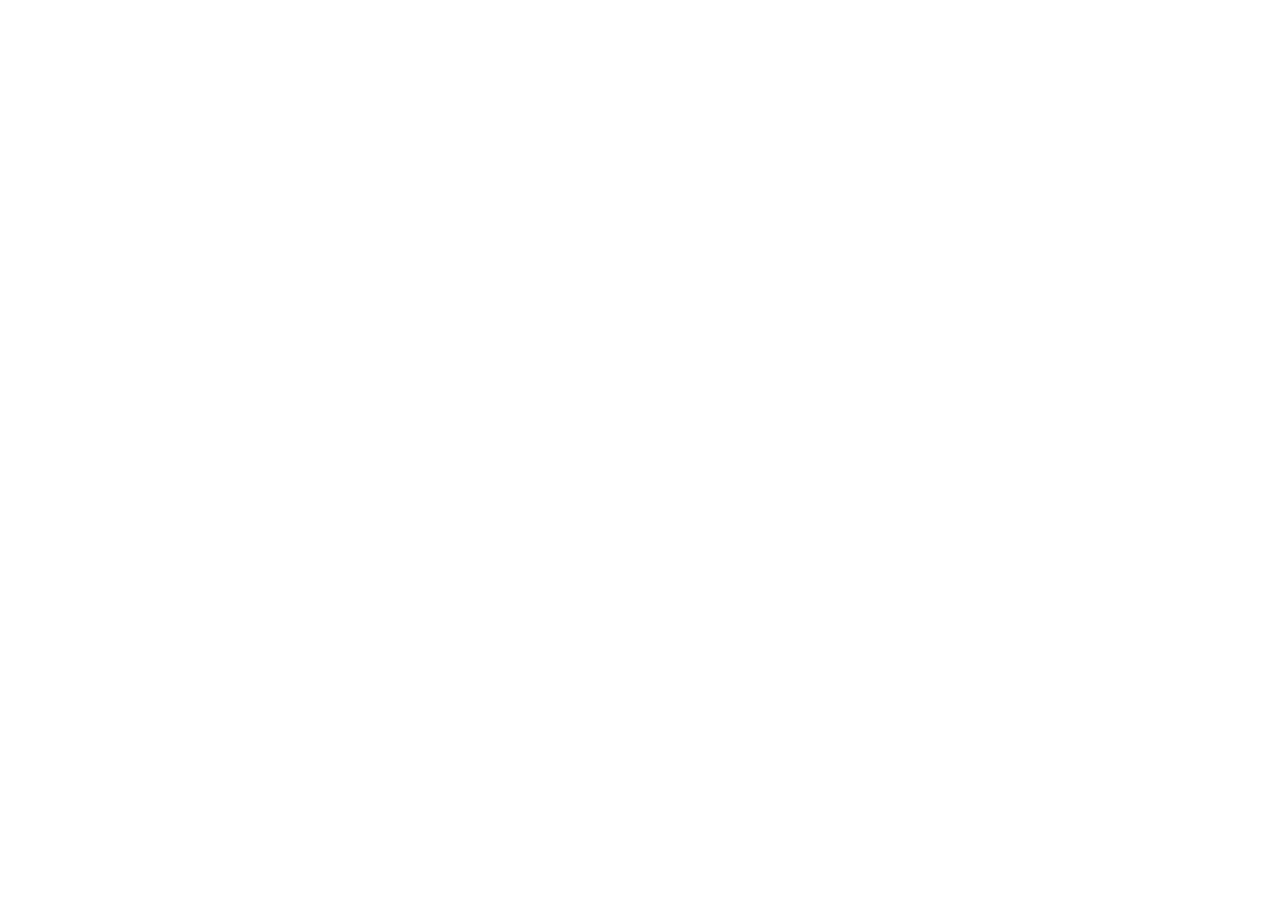
==== src/main/resources/static/demo/index.html @ dabd9576 "elaborated UX" ====
<!doctype html>
<html lang="en">
  <head>
    <meta charset="UTF-8" />
    <meta name="viewport" content="width=device-width, initial-scale=1.0, maximum-scale=1" />
    <title>UAE Government Services Code</title>
    <meta name="description" content="The official UAE Government Services Code — the mandatory federal reference framework for government service excellence." />
    <script type="module" crossorigin src="/assets/index-TsZIGqPu.js"></script>
    <link rel="stylesheet" crossorigin href="/assets/index-Dp5D0b9N.css">
    <script src="/__manus__/debug-collector.js" defer></script>
  </head>
  <body>
    <script id="manus-runtime">window.__MANUS_HOST_DEV__ = false;
(function(){"use strict";var Mr={exports:{}},Kn={};/**
 * @license React
 * react-jsx-runtime.production.js
 *
 * Copyright (c) Meta Platforms, Inc. and affiliates.
 *
 * This source code is licensed under the MIT license found in the
 * LICENSE file in the root directory of this source tree.
 */var $c;function um(){if($c)return Kn;$c=1;var r=Symbol.for("react.transitional.element"),i=Symbol.for("react.fragment");function c(s,d,m){var x=null;if(m!==void 0&&(x=""+m),d.key!==void 0&&(x=""+d.key),"key"in d){m={};for(var R in d)R!=="key"&&(m[R]=d[R])}else m=d;return d=m.ref,{$$typeof:r,type:s,key:x,ref:d!==void 0?d:null,props:m}}return Kn.Fragment=i,Kn.jsx=c,Kn.jsxs=c,Kn}var Fc;function dm(){return Fc||(Fc=1,Mr.exports=um()),Mr.exports}var h=dm(),Ar={exports:{}},Pn={},Rr={exports:{}},Nr={};/**
 * @license React
 * scheduler.production.js
 *
 * Copyright (c) Meta Platforms, Inc. and affiliates.
 *
 * This source code is licensed under the MIT license found in the
 * LICENSE file in the root directory of this source tree.
 */var Ic;function fm(){return Ic||(Ic=1,function(r){function i(A,q){var B=A.length;A.push(q);t:for(;0<B;){var bt=B-1>>>1,p=A[bt];if(0<d(p,q))A[bt]=q,A[B]=p,B=bt;else break t}}function c(A){return A.length===0?null:A[0]}function s(A){if(A.length===0)return null;var q=A[0],B=A.pop();if(B!==q){A[0]=B;t:for(var bt=0,p=A.length,O=p>>>1;bt<O;){var X=2*(bt+1)-1,G=A[X],Z=X+1,st=A[Z];if(0>d(G,B))Z<p&&0>d(st,G)?(A[bt]=st,A[Z]=B,bt=Z):(A[bt]=G,A[X]=B,bt=X);else if(Z<p&&0>d(st,B))A[bt]=st,A[Z]=B,bt=Z;else break t}}return q}function d(A,q){var B=A.sortIndex-q.sortIndex;return B!==0?B:A.id-q.id}if(r.unstable_now=void 0,typeof performance=="object"&&typeof performance.now=="function"){var m=performance;r.unstable_now=function(){return m.now()}}else{var x=Date,R=x.now();r.unstable_now=function(){return x.now()-R}}var C=[],v=[],D=1,j=null,J=3,at=!1,$=!1,nt=!1,ct=!1,ht=typeof setTimeout=="function"?setTimeout:null,St=typeof clearTimeout=="function"?clearTimeout:null,_=typeof setImmediate<"u"?setImmediate:null;function Y(A){for(var q=c(v);q!==null;){if(q.callback===null)s(v);else if(q.startTime<=A)s(v),q.sortIndex=q.expirationTime,i(C,q);else break;q=c(v)}}function H(A){if(nt=!1,Y(A),!$)if(c(C)!==null)$=!0,it||(it=!0,Bt());else{var q=c(v);q!==null&&Mt(H,q.startTime-A)}}var it=!1,rt=-1,V=5,xt=-1;function Be(){return ct?!0:!(r.unstable_now()-xt<V)}function te(){if(ct=!1,it){var A=r.unstable_now();xt=A;var q=!0;try{t:{$=!1,nt&&(nt=!1,St(rt),rt=-1),at=!0;var B=J;try{e:{for(Y(A),j=c(C);j!==null&&!(j.expirationTime>A&&Be());){var bt=j.callback;if(typeof bt=="function"){j.callback=null,J=j.priorityLevel;var p=bt(j.expirationTime<=A);if(A=r.unstable_now(),typeof p=="function"){j.callback=p,Y(A),q=!0;break e}j===c(C)&&s(C),Y(A)}else s(C);j=c(C)}if(j!==null)q=!0;else{var O=c(v);O!==null&&Mt(H,O.startTime-A),q=!1}}break t}finally{j=null,J=B,at=!1}q=void 0}}finally{q?Bt():it=!1}}}var Bt;if(typeof _=="function")Bt=function(){_(te)};else if(typeof MessageChannel<"u"){var me=new MessageChannel,Se=me.port2;me.port1.onmessage=te,Bt=function(){Se.postMessage(null)}}else Bt=function(){ht(te,0)};function Mt(A,q){rt=ht(function(){A(r.unstable_now())},q)}r.unstable_IdlePriority=5,r.unstable_ImmediatePriority=1,r.unstable_LowPriority=4,r.unstable_NormalPriority=3,r.unstable_Profiling=null,r.unstable_UserBlockingPriority=2,r.unstable_cancelCallback=function(A){A.callback=null},r.unstable_forceFrameRate=function(A){0>A||125<A?console.error("forceFrameRate takes a positive int between 0 and 125, forcing frame rates higher than 125 fps is not supported"):V=0<A?Math.floor(1e3/A):5},r.unstable_getCurrentPriorityLevel=function(){return J},r.unstable_next=function(A){switch(J){case 1:case 2:case 3:var q=3;break;default:q=J}var B=J;J=q;try{return A()}finally{J=B}},r.unstable_requestPaint=function(){ct=!0},r.unstable_runWithPriority=function(A,q){switch(A){case 1:case 2:case 3:case 4:case 5:break;default:A=3}var B=J;J=A;try{return q()}finally{J=B}},r.unstable_scheduleCallback=function(A,q,B){var bt=r.unstable_now();switch(typeof B=="object"&&B!==null?(B=B.delay,B=typeof B=="number"&&0<B?bt+B:bt):B=bt,A){case 1:var p=-1;break;case 2:p=250;break;case 5:p=1073741823;break;case 4:p=1e4;break;default:p=5e3}return p=B+p,A={id:D++,callback:q,priorityLevel:A,startTime:B,expirationTime:p,sortIndex:-1},B>bt?(A.sortIndex=B,i(v,A),c(C)===null&&A===c(v)&&(nt?(St(rt),rt=-1):nt=!0,Mt(H,B-bt))):(A.sortIndex=p,i(C,A),$||at||($=!0,it||(it=!0,Bt()))),A},r.unstable_shouldYield=Be,r.unstable_wrapCallback=function(A){var q=J;return function(){var B=J;J=q;try{return A.apply(this,arguments)}finally{J=B}}}}(Nr)),Nr}var tu;function hm(){return tu||(tu=1,Rr.exports=fm()),Rr.exports}var zr={exports:{}},ut={};/**
 * @license React
 * react.production.js
 *
 * Copyright (c) Meta Platforms, Inc. and affiliates.
 *
 * This source code is licensed under the MIT license found in the
 * LICENSE file in the root directory of this source tree.
 */var eu;function mm(){if(eu)return ut;eu=1;var r=Symbol.for("react.transitional.element"),i=Symbol.for("react.portal"),c=Symbol.for("react.fragment"),s=Symbol.for("react.strict_mode"),d=Symbol.for("react.profiler"),m=Symbol.for("react.consumer"),x=Symbol.for("react.context"),R=Symbol.for("react.forward_ref"),C=Symbol.for("react.suspense"),v=Symbol.for("react.memo"),D=Symbol.for("react.lazy"),j=Symbol.iterator;function J(p){return p===null||typeof p!="object"?null:(p=j&&p[j]||p["@@iterator"],typeof p=="function"?p:null)}var at={isMounted:function(){return!1},enqueueForceUpdate:function(){},enqueueReplaceState:function(){},enqueueSetState:function(){}},$=Object.assign,nt={};function ct(p,O,X){this.props=p,this.context=O,this.refs=nt,this.updater=X||at}ct.prototype.isReactComponent={},ct.prototype.setState=function(p,O){if(typeof p!="object"&&typeof p!="function"&&p!=null)throw Error("takes an object of state variables to update or a function which returns an object of state variables.");this.updater.enqueueSetState(this,p,O,"setState")},ct.prototype.forceUpdate=function(p){this.updater.enqueueForceUpdate(this,p,"forceUpdate")};function ht(){}ht.prototype=ct.prototype;function St(p,O,X){this.props=p,this.context=O,this.refs=nt,this.updater=X||at}var _=St.prototype=new ht;_.constructor=St,$(_,ct.prototype),_.isPureReactComponent=!0;var Y=Array.isArray,H={H:null,A:null,T:null,S:null,V:null},it=Object.prototype.hasOwnProperty;function rt(p,O,X,G,Z,st){return X=st.ref,{$$typeof:r,type:p,key:O,ref:X!==void 0?X:null,props:st}}function V(p,O){return rt(p.type,O,void 0,void 0,void 0,p.props)}function xt(p){return typeof p=="object"&&p!==null&&p.$$typeof===r}function Be(p){var O={"=":"=0",":":"=2"};return"$"+p.replace(/[=:]/g,function(X){return O[X]})}var te=/\/+/g;function Bt(p,O){return typeof p=="object"&&p!==null&&p.key!=null?Be(""+p.key):O.toString(36)}function me(){}function Se(p){switch(p.status){case"fulfilled":return p.value;case"rejected":throw p.reason;default:switch(typeof p.status=="string"?p.then(me,me):(p.status="pending",p.then(function(O){p.status==="pending"&&(p.status="fulfilled",p.value=O)},function(O){p.status==="pending"&&(p.status="rejected",p.reason=O)})),p.status){case"fulfilled":return p.value;case"rejected":throw p.reason}}throw p}function Mt(p,O,X,G,Z){var st=typeof p;(st==="undefined"||st==="boolean")&&(p=null);var I=!1;if(p===null)I=!0;else switch(st){case"bigint":case"string":case"number":I=!0;break;case"object":switch(p.$$typeof){case r:case i:I=!0;break;case D:return I=p._init,Mt(I(p._payload),O,X,G,Z)}}if(I)return Z=Z(p),I=G===""?"."+Bt(p,0):G,Y(Z)?(X="",I!=null&&(X=I.replace(te,"$&/")+"/"),Mt(Z,O,X,"",function(Jt){return Jt})):Z!=null&&(xt(Z)&&(Z=V(Z,X+(Z.key==null||p&&p.key===Z.key?"":(""+Z.key).replace(te,"$&/")+"/")+I)),O.push(Z)),1;I=0;var gt=G===""?".":G+":";if(Y(p))for(var Tt=0;Tt<p.length;Tt++)G=p[Tt],st=gt+Bt(G,Tt),I+=Mt(G,O,X,st,Z);else if(Tt=J(p),typeof Tt=="function")for(p=Tt.call(p),Tt=0;!(G=p.next()).done;)G=G.value,st=gt+Bt(G,Tt++),I+=Mt(G,O,X,st,Z);else if(st==="object"){if(typeof p.then=="function")return Mt(Se(p),O,X,G,Z);throw O=String(p),Error("Objects are not valid as a React child (found: "+(O==="[object Object]"?"object with keys {"+Object.keys(p).join(", ")+"}":O)+"). If you meant to render a collection of children, use an array instead.")}return I}function A(p,O,X){if(p==null)return p;var G=[],Z=0;return Mt(p,G,"","",function(st){return O.call(X,st,Z++)}),G}function q(p){if(p._status===-1){var O=p._result;O=O(),O.then(function(X){(p._status===0||p._status===-1)&&(p._status=1,p._result=X)},function(X){(p._status===0||p._status===-1)&&(p._status=2,p._result=X)}),p._status===-1&&(p._status=0,p._result=O)}if(p._status===1)return p._result.default;throw p._result}var B=typeof reportError=="function"?reportError:function(p){if(typeof window=="object"&&typeof window.ErrorEvent=="function"){var O=new window.ErrorEvent("error",{bubbles:!0,cancelable:!0,message:typeof p=="object"&&p!==null&&typeof p.message=="string"?String(p.message):String(p),error:p});if(!window.dispatchEvent(O))return}else if(typeof process=="object"&&typeof process.emit=="function"){process.emit("uncaughtException",p);return}console.error(p)};function bt(){}return ut.Children={map:A,forEach:function(p,O,X){A(p,function(){O.apply(this,arguments)},X)},count:function(p){var O=0;return A(p,function(){O++}),O},toArray:function(p){return A(p,function(O){return O})||[]},only:function(p){if(!xt(p))throw Error("React.Children.only expected to receive a single React element child.");return p}},ut.Component=ct,ut.Fragment=c,ut.Profiler=d,ut.PureComponent=St,ut.StrictMode=s,ut.Suspense=C,ut.__CLIENT_INTERNALS_DO_NOT_USE_OR_WARN_USERS_THEY_CANNOT_UPGRADE=H,ut.__COMPILER_RUNTIME={__proto__:null,c:function(p){return H.H.useMemoCache(p)}},ut.cache=function(p){return function(){return p.apply(null,arguments)}},ut.cloneElement=function(p,O,X){if(p==null)throw Error("The argument must be a React element, but you passed "+p+".");var G=$({},p.props),Z=p.key,st=void 0;if(O!=null)for(I in O.ref!==void 0&&(st=void 0),O.key!==void 0&&(Z=""+O.key),O)!it.call(O,I)||I==="key"||I==="__self"||I==="__source"||I==="ref"&&O.ref===void 0||(G[I]=O[I]);var I=arguments.length-2;if(I===1)G.children=X;else if(1<I){for(var gt=Array(I),Tt=0;Tt<I;Tt++)gt[Tt]=arguments[Tt+2];G.children=gt}return rt(p.type,Z,void 0,void 0,st,G)},ut.createContext=function(p){return p={$$typeof:x,_currentValue:p,_currentValue2:p,_threadCount:0,Provider:null,Consumer:null},p.Provider=p,p.Consumer={$$typeof:m,_context:p},p},ut.createElement=function(p,O,X){var G,Z={},st=null;if(O!=null)for(G in O.key!==void 0&&(st=""+O.key),O)it.call(O,G)&&G!=="key"&&G!=="__self"&&G!=="__source"&&(Z[G]=O[G]);var I=arguments.length-2;if(I===1)Z.children=X;else if(1<I){for(var gt=Array(I),Tt=0;Tt<I;Tt++)gt[Tt]=arguments[Tt+2];Z.children=gt}if(p&&p.defaultProps)for(G in I=p.defaultProps,I)Z[G]===void 0&&(Z[G]=I[G]);return rt(p,st,void 0,void 0,null,Z)},ut.createRef=function(){return{current:null}},ut.forwardRef=function(p){return{$$typeof:R,render:p}},ut.isValidElement=xt,ut.lazy=function(p){return{$$typeof:D,_payload:{_status:-1,_result:p},_init:q}},ut.memo=function(p,O){return{$$typeof:v,type:p,compare:O===void 0?null:O}},ut.startTransition=function(p){var O=H.T,X={};H.T=X;try{var G=p(),Z=H.S;Z!==null&&Z(X,G),typeof G=="object"&&G!==null&&typeof G.then=="function"&&G.then(bt,B)}catch(st){B(st)}finally{H.T=O}},ut.unstable_useCacheRefresh=function(){return H.H.useCacheRefresh()},ut.use=function(p){return H.H.use(p)},ut.useActionState=function(p,O,X){return H.H.useActionState(p,O,X)},ut.useCallback=function(p,O){return H.H.useCallback(p,O)},ut.useContext=function(p){return H.H.useContext(p)},ut.useDebugValue=function(){},ut.useDeferredValue=function(p,O){return H.H.useDeferredValue(p,O)},ut.useEffect=function(p,O,X){var G=H.H;if(typeof X=="function")throw Error("useEffect CRUD overload is not enabled in this build of React.");return G.useEffect(p,O)},ut.useId=function(){return H.H.useId()},ut.useImperativeHandle=function(p,O,X){return H.H.useImperativeHandle(p,O,X)},ut.useInsertionEffect=function(p,O){return H.H.useInsertionEffect(p,O)},ut.useLayoutEffect=function(p,O){return H.H.useLayoutEffect(p,O)},ut.useMemo=function(p,O){return H.H.useMemo(p,O)},ut.useOptimistic=function(p,O){return H.H.useOptimistic(p,O)},ut.useReducer=function(p,O,X){return H.H.useReducer(p,O,X)},ut.useRef=function(p){return H.H.useRef(p)},ut.useState=function(p){return H.H.useState(p)},ut.useSyncExternalStore=function(p,O,X){return H.H.useSyncExternalStore(p,O,X)},ut.useTransition=function(){return H.H.useTransition()},ut.version="19.1.1",ut}var lu;function _r(){return lu||(lu=1,zr.exports=mm()),zr.exports}var kr={exports:{}},he={};/**
 * @license React
 * react-dom.production.js
 *
 * Copyright (c) Meta Platforms, Inc. and affiliates.
 *
 * This source code is licensed under the MIT license found in the
 * LICENSE file in the root directory of this source tree.
 */var au;function gm(){if(au)return he;au=1;var r=_r();function i(C){var v="https://react.dev/errors/"+C;if(1<arguments.length){v+="?args[]="+encodeURIComponent(arguments[1]);for(var D=2;D<arguments.length;D++)v+="&args[]="+encodeURIComponent(arguments[D])}return"Minified React error #"+C+"; visit "+v+" for the full message or use the non-minified dev environment for full errors and additional helpful warnings."}function c(){}var s={d:{f:c,r:function(){throw Error(i(522))},D:c,C:c,L:c,m:c,X:c,S:c,M:c},p:0,findDOMNode:null},d=Symbol.for("react.portal");function m(C,v,D){var j=3<arguments.length&&arguments[3]!==void 0?arguments[3]:null;return{$$typeof:d,key:j==null?null:""+j,children:C,containerInfo:v,implementation:D}}var x=r.__CLIENT_INTERNALS_DO_NOT_USE_OR_WARN_USERS_THEY_CANNOT_UPGRADE;function R(C,v){if(C==="font")return"";if(typeof v=="string")return v==="use-credentials"?v:""}return he.__DOM_INTERNALS_DO_NOT_USE_OR_WARN_USERS_THEY_CANNOT_UPGRADE=s,he.createPortal=function(C,v){var D=2<arguments.length&&arguments[2]!==void 0?arguments[2]:null;if(!v||v.nodeType!==1&&v.nodeType!==9&&v.nodeType!==11)throw Error(i(299));return m(C,v,null,D)},he.flushSync=function(C){var v=x.T,D=s.p;try{if(x.T=null,s.p=2,C)return C()}finally{x.T=v,s.p=D,s.d.f()}},he.preconnect=function(C,v){typeof C=="string"&&(v?(v=v.crossOrigin,v=typeof v=="string"?v==="use-credentials"?v:"":void 0):v=null,s.d.C(C,v))},he.prefetchDNS=function(C){typeof C=="string"&&s.d.D(C)},he.preinit=function(C,v){if(typeof C=="string"&&v&&typeof v.as=="string"){var D=v.as,j=R(D,v.crossOrigin),J=typeof v.integrity=="string"?v.integrity:void 0,at=typeof v.fetchPriority=="string"?v.fetchPriority:void 0;D==="style"?s.d.S(C,typeof v.precedence=="string"?v.precedence:void 0,{crossOrigin:j,integrity:J,fetchPriority:at}):D==="script"&&s.d.X(C,{crossOrigin:j,integrity:J,fetchPriority:at,nonce:typeof v.nonce=="string"?v.nonce:void 0})}},he.preinitModule=function(C,v){if(typeof C=="string")if(typeof v=="object"&&v!==null){if(v.as==null||v.as==="script"){var D=R(v.as,v.crossOrigin);s.d.M(C,{crossOrigin:D,integrity:typeof v.integrity=="string"?v.integrity:void 0,nonce:typeof v.nonce=="string"?v.nonce:void 0})}}else v==null&&s.d.M(C)},he.preload=function(C,v){if(typeof C=="string"&&typeof v=="object"&&v!==null&&typeof v.as=="string"){var D=v.as,j=R(D,v.crossOrigin);s.d.L(C,D,{crossOrigin:j,integrity:typeof v.integrity=="string"?v.integrity:void 0,nonce:typeof v.nonce=="string"?v.nonce:void 0,type:typeof v.type=="string"?v.type:void 0,fetchPriority:typeof v.fetchPriority=="string"?v.fetchPriority:void 0,referrerPolicy:typeof v.referrerPolicy=="string"?v.referrerPolicy:void 0,imageSrcSet:typeof v.imageSrcSet=="string"?v.imageSrcSet:void 0,imageSizes:typeof v.imageSizes=="string"?v.imageSizes:void 0,media:typeof v.media=="string"?v.media:void 0})}},he.preloadModule=function(C,v){if(typeof C=="string")if(v){var D=R(v.as,v.crossOrigin);s.d.m(C,{as:typeof v.as=="string"&&v.as!=="script"?v.as:void 0,crossOrigin:D,integrity:typeof v.integrity=="string"?v.integrity:void 0})}else s.d.m(C)},he.requestFormReset=function(C){s.d.r(C)},he.unstable_batchedUpdates=function(C,v){return C(v)},he.useFormState=function(C,v,D){return x.H.useFormState(C,v,D)},he.useFormStatus=function(){return x.H.useHostTransitionStatus()},he.version="19.1.1",he}var nu;function pm(){if(nu)return kr.exports;nu=1;function r(){if(!(typeof __REACT_DEVTOOLS_GLOBAL_HOOK__>"u"||typeof __REACT_DEVTOOLS_GLOBAL_HOOK__.checkDCE!="function"))try{__REACT_DEVTOOLS_GLOBAL_HOOK__.checkDCE(r)}catch(i){console.error(i)}}return r(),kr.exports=gm(),kr.exports}/**
 * @license React
 * react-dom-client.production.js
 *
 * Copyright (c) Meta Platforms, Inc. and affiliates.
 *
 * This source code is licensed under the MIT license found in the
 * LICENSE file in the root directory of this source tree.
 */var ou;function ym(){if(ou)return Pn;ou=1;var r=hm(),i=_r(),c=pm();function s(t){var e="https://react.dev/errors/"+t;if(1<arguments.length){e+="?args[]="+encodeURIComponent(arguments[1]);for(var l=2;l<arguments.length;l++)e+="&args[]="+encodeURIComponent(arguments[l])}return"Minified React error #"+t+"; visit "+e+" for the full message or use the non-minified dev environment for full errors and additional helpful warnings."}function d(t){return!(!t||t.nodeType!==1&&t.nodeType!==9&&t.nodeType!==11)}function m(t){var e=t,l=t;if(t.alternate)for(;e.return;)e=e.return;else{t=e;do e=t,(e.flags&4098)!==0&&(l=e.return),t=e.return;while(t)}return e.tag===3?l:null}function x(t){if(t.tag===13){var e=t.memoizedState;if(e===null&&(t=t.alternate,t!==null&&(e=t.memoizedState)),e!==null)return e.dehydrated}return null}function R(t){if(m(t)!==t)throw Error(s(188))}function C(t){var e=t.alternate;if(!e){if(e=m(t),e===null)throw Error(s(188));return e!==t?null:t}for(var l=t,a=e;;){var n=l.return;if(n===null)break;var o=n.alternate;if(o===null){if(a=n.return,a!==null){l=a;continue}break}if(n.child===o.child){for(o=n.child;o;){if(o===l)return R(n),t;if(o===a)return R(n),e;o=o.sibling}throw Error(s(188))}if(l.return!==a.return)l=n,a=o;else{for(var u=!1,f=n.child;f;){if(f===l){u=!0,l=n,a=o;break}if(f===a){u=!0,a=n,l=o;break}f=f.sibling}if(!u){for(f=o.child;f;){if(f===l){u=!0,l=o,a=n;break}if(f===a){u=!0,a=o,l=n;break}f=f.sibling}if(!u)throw Error(s(189))}}if(l.alternate!==a)throw Error(s(190))}if(l.tag!==3)throw Error(s(188));return l.stateNode.current===l?t:e}function v(t){var e=t.tag;if(e===5||e===26||e===27||e===6)return t;for(t=t.child;t!==null;){if(e=v(t),e!==null)return e;t=t.sibling}return null}var D=Object.assign,j=Symbol.for("react.element"),J=Symbol.for("react.transitional.element"),at=Symbol.for("react.portal"),$=Symbol.for("react.fragment"),nt=Symbol.for("react.strict_mode"),ct=Symbol.for("react.profiler"),ht=Symbol.for("react.provider"),St=Symbol.for("react.consumer"),_=Symbol.for("react.context"),Y=Symbol.for("react.forward_ref"),H=Symbol.for("react.suspense"),it=Symbol.for("react.suspense_list"),rt=Symbol.for("react.memo"),V=Symbol.for("react.lazy"),xt=Symbol.for("react.activity"),Be=Symbol.for("react.memo_cache_sentinel"),te=Symbol.iterator;function Bt(t){return t===null||typeof t!="object"?null:(t=te&&t[te]||t["@@iterator"],typeof t=="function"?t:null)}var me=Symbol.for("react.client.reference");function Se(t){if(t==null)return null;if(typeof t=="function")return t.$$typeof===me?null:t.displayName||t.name||null;if(typeof t=="string")return t;switch(t){case $:return"Fragment";case ct:return"Profiler";case nt:return"StrictMode";case H:return"Suspense";case it:return"SuspenseList";case xt:return"Activity"}if(typeof t=="object")switch(t.$$typeof){case at:return"Portal";case _:return(t.displayName||"Context")+".Provider";case St:return(t._context.displayName||"Context")+".Consumer";case Y:var e=t.render;return t=t.displayName,t||(t=e.displayName||e.name||"",t=t!==""?"ForwardRef("+t+")":"ForwardRef"),t;case rt:return e=t.displayName||null,e!==null?e:Se(t.type)||"Memo";case V:e=t._payload,t=t._init;try{return Se(t(e))}catch{}}return null}var Mt=Array.isArray,A=i.__CLIENT_INTERNALS_DO_NOT_USE_OR_WARN_USERS_THEY_CANNOT_UPGRADE,q=c.__DOM_INTERNALS_DO_NOT_USE_OR_WARN_USERS_THEY_CANNOT_UPGRADE,B={pending:!1,data:null,method:null,action:null},bt=[],p=-1;function O(t){return{current:t}}function X(t){0>p||(t.current=bt[p],bt[p]=null,p--)}function G(t,e){p++,bt[p]=t.current,t.current=e}var Z=O(null),st=O(null),I=O(null),gt=O(null);function Tt(t,e){switch(G(I,e),G(st,t),G(Z,null),e.nodeType){case 9:case 11:t=(t=e.documentElement)&&(t=t.namespaceURI)?Hh(t):0;break;default:if(t=e.tagName,e=e.namespaceURI)e=Hh(e),t=Uh(e,t);else switch(t){case"svg":t=1;break;case"math":t=2;break;default:t=0}}X(Z),G(Z,t)}function Jt(){X(Z),X(st),X(I)}function Ke(t){t.memoizedState!==null&&G(gt,t);var e=Z.current,l=Uh(e,t.type);e!==l&&(G(st,t),G(Z,l))}function Ce(t){st.current===t&&(X(Z),X(st)),gt.current===t&&(X(gt),Wo._currentValue=B)}var Pe=Object.prototype.hasOwnProperty,yl=r.unstable_scheduleCallback,sn=r.unstable_cancelCallback,Ca=r.unstable_shouldYield,ri=r.unstable_requestPaint,ge=r.unstable_now,si=r.unstable_getCurrentPriorityLevel,Ul=r.unstable_ImmediatePriority,Fn=r.unstable_UserBlockingPriority,nl=r.unstable_NormalPriority,ci=r.unstable_LowPriority,Gl=r.unstable_IdlePriority,ui=r.log,Ea=r.unstable_setDisableYieldValue,ql=null,Wt=null;function Je(t){if(typeof ui=="function"&&Ea(t),Wt&&typeof Wt.setStrictMode=="function")try{Wt.setStrictMode(ql,t)}catch{}}var $t=Math.clz32?Math.clz32:fi,di=Math.log,Ta=Math.LN2;function fi(t){return t>>>=0,t===0?32:31-(di(t)/Ta|0)|0}var L=256,cn=4194304;function vl(t){var e=t&42;if(e!==0)return e;switch(t&-t){case 1:return 1;case 2:return 2;case 4:return 4;case 8:return 8;case 16:return 16;case 32:return 32;case 64:return 64;case 128:return 128;case 256:case 512:case 1024:case 2048:case 4096:case 8192:case 16384:case 32768:case 65536:case 131072:case 262144:case 524288:case 1048576:case 2097152:return t&4194048;case 4194304:case 8388608:case 16777216:case 33554432:return t&62914560;case 67108864:return 67108864;case 134217728:return 134217728;case 268435456:return 268435456;case 536870912:return 536870912;case 1073741824:return 0;default:return t}}function un(t,e,l){var a=t.pendingLanes;if(a===0)return 0;var n=0,o=t.suspendedLanes,u=t.pingedLanes;t=t.warmLanes;var f=a&134217727;return f!==0?(a=f&~o,a!==0?n=vl(a):(u&=f,u!==0?n=vl(u):l||(l=f&~t,l!==0&&(n=vl(l))))):(f=a&~o,f!==0?n=vl(f):u!==0?n=vl(u):l||(l=a&~t,l!==0&&(n=vl(l)))),n===0?0:e!==0&&e!==n&&(e&o)===0&&(o=n&-n,l=e&-e,o>=l||o===32&&(l&4194048)!==0)?e:n}function Dt(t,e){return(t.pendingLanes&~(t.suspendedLanes&~t.pingedLanes)&e)===0}function In(t,e){switch(t){case 1:case 2:case 4:case 8:case 64:return e+250;case 16:case 32:case 128:case 256:case 512:case 1024:case 2048:case 4096:case 8192:case 16384:case 32768:case 65536:case 131072:case 262144:case 524288:case 1048576:case 2097152:return e+5e3;case 4194304:case 8388608:case 16777216:case 33554432:return-1;case 67108864:case 134217728:case 268435456:case 536870912:case 1073741824:return-1;default:return-1}}function to(){var t=L;return L<<=1,(L&4194048)===0&&(L=256),t}function hi(){var t=cn;return cn<<=1,(cn&62914560)===0&&(cn=4194304),t}function eo(t){for(var e=[],l=0;31>l;l++)e.push(t);return e}function Da(t,e){t.pendingLanes|=e,e!==268435456&&(t.suspendedLanes=0,t.pingedLanes=0,t.warmLanes=0)}function Ir(t,e,l,a,n,o){var u=t.pendingLanes;t.pendingLanes=l,t.suspendedLanes=0,t.pingedLanes=0,t.warmLanes=0,t.expiredLanes&=l,t.entangledLanes&=l,t.errorRecoveryDisabledLanes&=l,t.shellSuspendCounter=0;var f=t.entanglements,g=t.expirationTimes,S=t.hiddenUpdates;for(l=u&~l;0<l;){var N=31-$t(l),k=1<<N;f[N]=0,g[N]=-1;var E=S[N];if(E!==null)for(S[N]=null,N=0;N<E.length;N++){var T=E[N];T!==null&&(T.lane&=-536870913)}l&=~k}a!==0&&mi(t,a,0),o!==0&&n===0&&t.tag!==0&&(t.suspendedLanes|=o&~(u&~e))}function mi(t,e,l){t.pendingLanes|=e,t.suspendedLanes&=~e;var a=31-$t(e);t.entangledLanes|=e,t.entanglements[a]=t.entanglements[a]|1073741824|l&4194090}function gi(t,e){var l=t.entangledLanes|=e;for(t=t.entanglements;l;){var a=31-$t(l),n=1<<a;n&e|t[a]&e&&(t[a]|=e),l&=~n}}function lo(t){switch(t){case 2:t=1;break;case 8:t=4;break;case 32:t=16;break;case 256:case 512:case 1024:case 2048:case 4096:case 8192:case 16384:case 32768:case 65536:case 131072:case 262144:case 524288:case 1048576:case 2097152:case 4194304:case 8388608:case 16777216:case 33554432:t=128;break;case 268435456:t=134217728;break;default:t=0}return t}function ao(t){return t&=-t,2<t?8<t?(t&134217727)!==0?32:268435456:8:2}function pi(){var t=q.p;return t!==0?t:(t=window.event,t===void 0?32:nm(t.type))}function ts(t,e){var l=q.p;try{return q.p=t,e()}finally{q.p=l}}var ol=Math.random().toString(36).slice(2),ee="__reactFiber$"+ol,pe="__reactProps$"+ol,Yl="__reactContainer$"+ol,no="__reactEvents$"+ol,es="__reactListeners$"+ol,ls="__reactHandles$"+ol,yi="__reactResources$"+ol,Ma="__reactMarker$"+ol;function oo(t){delete t[ee],delete t[pe],delete t[no],delete t[es],delete t[ls]}function Vl(t){var e=t[ee];if(e)return e;for(var l=t.parentNode;l;){if(e=l[Yl]||l[ee]){if(l=e.alternate,e.child!==null||l!==null&&l.child!==null)for(t=Vh(t);t!==null;){if(l=t[ee])return l;t=Vh(t)}return e}t=l,l=t.parentNode}return null}function Xl(t){if(t=t[ee]||t[Yl]){var e=t.tag;if(e===5||e===6||e===13||e===26||e===27||e===3)return t}return null}function Aa(t){var e=t.tag;if(e===5||e===26||e===27||e===6)return t.stateNode;throw Error(s(33))}function Zl(t){var e=t[yi];return e||(e=t[yi]={hoistableStyles:new Map,hoistableScripts:new Map}),e}function Vt(t){t[Ma]=!0}var vi=new Set,bi={};function bl(t,e){We(t,e),We(t+"Capture",e)}function We(t,e){for(bi[t]=e,t=0;t<e.length;t++)vi.add(e[t])}var as=RegExp("^[:A-Z_a-z\\u00C0-\\u00D6\\u00D8-\\u00F6\\u00F8-\\u02FF\\u0370-\\u037D\\u037F-\\u1FFF\\u200C-\\u200D\\u2070-\\u218F\\u2C00-\\u2FEF\\u3001-\\uD7FF\\uF900-\\uFDCF\\uFDF0-\\uFFFD][:A-Z_a-z\\u00C0-\\u00D6\\u00D8-\\u00F6\\u00F8-\\u02FF\\u0370-\\u037D\\u037F-\\u1FFF\\u200C-\\u200D\\u2070-\\u218F\\u2C00-\\u2FEF\\u3001-\\uD7FF\\uF900-\\uFDCF\\uFDF0-\\uFFFD\\-.0-9\\u00B7\\u0300-\\u036F\\u203F-\\u2040]*$"),xi={},wi={};function Ra(t){return Pe.call(wi,t)?!0:Pe.call(xi,t)?!1:as.test(t)?wi[t]=!0:(xi[t]=!0,!1)}function M(t,e,l){if(Ra(e))if(l===null)t.removeAttribute(e);else{switch(typeof l){case"undefined":case"function":case"symbol":t.removeAttribute(e);return;case"boolean":var a=e.toLowerCase().slice(0,5);if(a!=="data-"&&a!=="aria-"){t.removeAttribute(e);return}}t.setAttribute(e,""+l)}}function tt(t,e,l){if(l===null)t.removeAttribute(e);else{switch(typeof l){case"undefined":case"function":case"symbol":case"boolean":t.removeAttribute(e);return}t.setAttribute(e,""+l)}}function Ot(t,e,l,a){if(a===null)t.removeAttribute(l);else{switch(typeof a){case"undefined":case"function":case"symbol":case"boolean":t.removeAttribute(l);return}t.setAttributeNS(e,l,""+a)}}var le,Ee;function ae(t){if(le===void 0)try{throw Error()}catch(l){var e=l.stack.trim().match(/\n( *(at )?)/);le=e&&e[1]||"",Ee=-1<l.stack.indexOf(`
    at`)?" (<anonymous>)":-1<l.stack.indexOf("@")?"@unknown:0:0":""}return`
`+le+t+Ee}var Le=!1;function He(t,e){if(!t||Le)return"";Le=!0;var l=Error.prepareStackTrace;Error.prepareStackTrace=void 0;try{var a={DetermineComponentFrameRoot:function(){try{if(e){var k=function(){throw Error()};if(Object.defineProperty(k.prototype,"props",{set:function(){throw Error()}}),typeof Reflect=="object"&&Reflect.construct){try{Reflect.construct(k,[])}catch(T){var E=T}Reflect.construct(t,[],k)}else{try{k.call()}catch(T){E=T}t.call(k.prototype)}}else{try{throw Error()}catch(T){E=T}(k=t())&&typeof k.catch=="function"&&k.catch(function(){})}}catch(T){if(T&&E&&typeof T.stack=="string")return[T.stack,E.stack]}return[null,null]}};a.DetermineComponentFrameRoot.displayName="DetermineComponentFrameRoot";var n=Object.getOwnPropertyDescriptor(a.DetermineComponentFrameRoot,"name");n&&n.configurable&&Object.defineProperty(a.DetermineComponentFrameRoot,"name",{value:"DetermineComponentFrameRoot"});var o=a.DetermineComponentFrameRoot(),u=o[0],f=o[1];if(u&&f){var g=u.split(`
`),S=f.split(`
`);for(n=a=0;a<g.length&&!g[a].includes("DetermineComponentFrameRoot");)a++;for(;n<S.length&&!S[n].includes("DetermineComponentFrameRoot");)n++;if(a===g.length||n===S.length)for(a=g.length-1,n=S.length-1;1<=a&&0<=n&&g[a]!==S[n];)n--;for(;1<=a&&0<=n;a--,n--)if(g[a]!==S[n]){if(a!==1||n!==1)do if(a--,n--,0>n||g[a]!==S[n]){var N=`
`+g[a].replace(" at new "," at ");return t.displayName&&N.includes("<anonymous>")&&(N=N.replace("<anonymous>",t.displayName)),N}while(1<=a&&0<=n);break}}}finally{Le=!1,Error.prepareStackTrace=l}return(l=t?t.displayName||t.name:"")?ae(l):""}function Ql(t){switch(t.tag){case 26:case 27:case 5:return ae(t.type);case 16:return ae("Lazy");case 13:return ae("Suspense");case 19:return ae("SuspenseList");case 0:case 15:return He(t.type,!1);case 11:return He(t.type.render,!1);case 1:return He(t.type,!0);case 31:return ae("Activity");default:return""}}function xl(t){try{var e="";do e+=Ql(t),t=t.return;while(t);return e}catch(l){return`
Error generating stack: `+l.message+`
`+l.stack}}function Xt(t){switch(typeof t){case"bigint":case"boolean":case"number":case"string":case"undefined":return t;case"object":return t;default:return""}}function il(t){var e=t.type;return(t=t.nodeName)&&t.toLowerCase()==="input"&&(e==="checkbox"||e==="radio")}function ve(t){var e=il(t)?"checked":"value",l=Object.getOwnPropertyDescriptor(t.constructor.prototype,e),a=""+t[e];if(!t.hasOwnProperty(e)&&typeof l<"u"&&typeof l.get=="function"&&typeof l.set=="function"){var n=l.get,o=l.set;return Object.defineProperty(t,e,{configurable:!0,get:function(){return n.call(this)},set:function(u){a=""+u,o.call(this,u)}}),Object.defineProperty(t,e,{enumerable:l.enumerable}),{getValue:function(){return a},setValue:function(u){a=""+u},stopTracking:function(){t._valueTracker=null,delete t[e]}}}}function re(t){t._valueTracker||(t._valueTracker=ve(t))}function rl(t){if(!t)return!1;var e=t._valueTracker;if(!e)return!0;var l=e.getValue(),a="";return t&&(a=il(t)?t.checked?"true":"false":t.value),t=a,t!==l?(e.setValue(t),!0):!1}function wl(t){if(t=t||(typeof document<"u"?document:void 0),typeof t>"u")return null;try{return t.activeElement||t.body}catch{return t.body}}var dn=/[\n"\\]/g;function se(t){return t.replace(dn,function(e){return"\\"+e.charCodeAt(0).toString(16)+" "})}function Kl(t,e,l,a,n,o,u,f){t.name="",u!=null&&typeof u!="function"&&typeof u!="symbol"&&typeof u!="boolean"?t.type=u:t.removeAttribute("type"),e!=null?u==="number"?(e===0&&t.value===""||t.value!=e)&&(t.value=""+Xt(e)):t.value!==""+Xt(e)&&(t.value=""+Xt(e)):u!=="submit"&&u!=="reset"||t.removeAttribute("value"),e!=null?Pl(t,u,Xt(e)):l!=null?Pl(t,u,Xt(l)):a!=null&&t.removeAttribute("value"),n==null&&o!=null&&(t.defaultChecked=!!o),n!=null&&(t.checked=n&&typeof n!="function"&&typeof n!="symbol"),f!=null&&typeof f!="function"&&typeof f!="symbol"&&typeof f!="boolean"?t.name=""+Xt(f):t.removeAttribute("name")}function Na(t,e,l,a,n,o,u,f){if(o!=null&&typeof o!="function"&&typeof o!="symbol"&&typeof o!="boolean"&&(t.type=o),e!=null||l!=null){if(!(o!=="submit"&&o!=="reset"||e!=null))return;l=l!=null?""+Xt(l):"",e=e!=null?""+Xt(e):l,f||e===t.value||(t.value=e),t.defaultValue=e}a=a??n,a=typeof a!="function"&&typeof a!="symbol"&&!!a,t.checked=f?t.checked:!!a,t.defaultChecked=!!a,u!=null&&typeof u!="function"&&typeof u!="symbol"&&typeof u!="boolean"&&(t.name=u)}function Pl(t,e,l){e==="number"&&wl(t.ownerDocument)===t||t.defaultValue===""+l||(t.defaultValue=""+l)}function $e(t,e,l,a){if(t=t.options,e){e={};for(var n=0;n<l.length;n++)e["$"+l[n]]=!0;for(l=0;l<t.length;l++)n=e.hasOwnProperty("$"+t[l].value),t[l].selected!==n&&(t[l].selected=n),n&&a&&(t[l].defaultSelected=!0)}else{for(l=""+Xt(l),e=null,n=0;n<t.length;n++){if(t[n].value===l){t[n].selected=!0,a&&(t[n].defaultSelected=!0);return}e!==null||t[n].disabled||(e=t[n])}e!==null&&(e.selected=!0)}}function za(t,e,l){if(e!=null&&(e=""+Xt(e),e!==t.value&&(t.value=e),l==null)){t.defaultValue!==e&&(t.defaultValue=e);return}t.defaultValue=l!=null?""+Xt(l):""}function _a(t,e,l,a){if(e==null){if(a!=null){if(l!=null)throw Error(s(92));if(Mt(a)){if(1<a.length)throw Error(s(93));a=a[0]}l=a}l==null&&(l=""),e=l}l=Xt(e),t.defaultValue=l,a=t.textContent,a===l&&a!==""&&a!==null&&(t.value=a)}function Fe(t,e){if(e){var l=t.firstChild;if(l&&l===t.lastChild&&l.nodeType===3){l.nodeValue=e;return}}t.textContent=e}var fn=new Set("animationIterationCount aspectRatio borderImageOutset borderImageSlice borderImageWidth boxFlex boxFlexGroup boxOrdinalGroup columnCount columns flex flexGrow flexPositive flexShrink flexNegative flexOrder gridArea gridRow gridRowEnd gridRowSpan gridRowStart gridColumn gridColumnEnd gridColumnSpan gridColumnStart fontWeight lineClamp lineHeight opacity order orphans scale tabSize widows zIndex zoom fillOpacity floodOpacity stopOpacity strokeDasharray strokeDashoffset strokeMiterlimit strokeOpacity strokeWidth MozAnimationIterationCount MozBoxFlex MozBoxFlexGroup MozLineClamp msAnimationIterationCount msFlex msZoom msFlexGrow msFlexNegative msFlexOrder msFlexPositive msFlexShrink msGridColumn msGridColumnSpan msGridRow msGridRowSpan WebkitAnimationIterationCount WebkitBoxFlex WebKitBoxFlexGroup WebkitBoxOrdinalGroup WebkitColumnCount WebkitColumns WebkitFlex WebkitFlexGrow WebkitFlexPositive WebkitFlexShrink WebkitLineClamp".split(" "));function ka(t,e,l){var a=e.indexOf("--")===0;l==null||typeof l=="boolean"||l===""?a?t.setProperty(e,""):e==="float"?t.cssFloat="":t[e]="":a?t.setProperty(e,l):typeof l!="number"||l===0||fn.has(e)?e==="float"?t.cssFloat=l:t[e]=(""+l).trim():t[e]=l+"px"}function Oa(t,e,l){if(e!=null&&typeof e!="object")throw Error(s(62));if(t=t.style,l!=null){for(var a in l)!l.hasOwnProperty(a)||e!=null&&e.hasOwnProperty(a)||(a.indexOf("--")===0?t.setProperty(a,""):a==="float"?t.cssFloat="":t[a]="");for(var n in e)a=e[n],e.hasOwnProperty(n)&&l[n]!==a&&ka(t,n,a)}else for(var o in e)e.hasOwnProperty(o)&&ka(t,o,e[o])}function ja(t){if(t.indexOf("-")===-1)return!1;switch(t){case"annotation-xml":case"color-profile":case"font-face":case"font-face-src":case"font-face-uri":case"font-face-format":case"font-face-name":case"missing-glyph":return!1;default:return!0}}var Si=new Map([["acceptCharset","accept-charset"],["htmlFor","for"],["httpEquiv","http-equiv"],["crossOrigin","crossorigin"],["accentHeight","accent-height"],["alignmentBaseline","alignment-baseline"],["arabicForm","arabic-form"],["baselineShift","baseline-shift"],["capHeight","cap-height"],["clipPath","clip-path"],["clipRule","clip-rule"],["colorInterpolation","color-interpolation"],["colorInterpolationFilters","color-interpolation-filters"],["colorProfile","color-profile"],["colorRendering","color-rendering"],["dominantBaseline","dominant-baseline"],["enableBackground","enable-background"],["fillOpacity","fill-opacity"],["fillRule","fill-rule"],["floodColor","flood-color"],["floodOpacity","flood-opacity"],["fontFamily","font-family"],["fontSize","font-size"],["fontSizeAdjust","font-size-adjust"],["fontStretch","font-stretch"],["fontStyle","font-style"],["fontVariant","font-variant"],["fontWeight","font-weight"],["glyphName","glyph-name"],["glyphOrientationHorizontal","glyph-orientation-horizontal"],["glyphOrientationVertical","glyph-orientation-vertical"],["horizAdvX","horiz-adv-x"],["horizOriginX","horiz-origin-x"],["imageRendering","image-rendering"],["letterSpacing","letter-spacing"],["lightingColor","lighting-color"],["markerEnd","marker-end"],["markerMid","marker-mid"],["markerStart","marker-start"],["overlinePosition","overline-position"],["overlineThickness","overline-thickness"],["paintOrder","paint-order"],["panose-1","panose-1"],["pointerEvents","pointer-events"],["renderingIntent","rendering-intent"],["shapeRendering","shape-rendering"],["stopColor","stop-color"],["stopOpacity","stop-opacity"],["strikethroughPosition","strikethrough-position"],["strikethroughThickness","strikethrough-thickness"],["strokeDasharray","stroke-dasharray"],["strokeDashoffset","stroke-dashoffset"],["strokeLinecap","stroke-linecap"],["strokeLinejoin","stroke-linejoin"],["strokeMiterlimit","stroke-miterlimit"],["strokeOpacity","stroke-opacity"],["strokeWidth","stroke-width"],["textAnchor","text-anchor"],["textDecoration","text-decoration"],["textRendering","text-rendering"],["transformOrigin","transform-origin"],["underlinePosition","underline-position"],["underlineThickness","underline-thickness"],["unicodeBidi","unicode-bidi"],["unicodeRange","unicode-range"],["unitsPerEm","units-per-em"],["vAlphabetic","v-alphabetic"],["vHanging","v-hanging"],["vIdeographic","v-ideographic"],["vMathematical","v-mathematical"],["vectorEffect","vector-effect"],["vertAdvY","vert-adv-y"],["vertOriginX","vert-origin-x"],["vertOriginY","vert-origin-y"],["wordSpacing","word-spacing"],["writingMode","writing-mode"],["xmlnsXlink","xmlns:xlink"],["xHeight","x-height"]]),Ci=/^[\u0000-\u001F ]*j[\r\n\t]*a[\r\n\t]*v[\r\n\t]*a[\r\n\t]*s[\r\n\t]*c[\r\n\t]*r[\r\n\t]*i[\r\n\t]*p[\r\n\t]*t[\r\n\t]*:/i;function Ba(t){return Ci.test(""+t)?"javascript:throw new Error('React has blocked a javascript: URL as a security precaution.')":t}var hn=null;function mn(t){return t=t.target||t.srcElement||window,t.correspondingUseElement&&(t=t.correspondingUseElement),t.nodeType===3?t.parentNode:t}var Sl=null,Cl=null;function io(t){var e=Xl(t);if(e&&(t=e.stateNode)){var l=t[pe]||null;t:switch(t=e.stateNode,e.type){case"input":if(Kl(t,l.value,l.defaultValue,l.defaultValue,l.checked,l.defaultChecked,l.type,l.name),e=l.name,l.type==="radio"&&e!=null){for(l=t;l.parentNode;)l=l.parentNode;for(l=l.querySelectorAll('input[name="'+se(""+e)+'"][type="radio"]'),e=0;e<l.length;e++){var a=l[e];if(a!==t&&a.form===t.form){var n=a[pe]||null;if(!n)throw Error(s(90));Kl(a,n.value,n.defaultValue,n.defaultValue,n.checked,n.defaultChecked,n.type,n.name)}}for(e=0;e<l.length;e++)a=l[e],a.form===t.form&&rl(a)}break t;case"textarea":za(t,l.value,l.defaultValue);break t;case"select":e=l.value,e!=null&&$e(t,!!l.multiple,e,!1)}}}var gn=!1;function ro(t,e,l){if(gn)return t(e,l);gn=!0;try{var a=t(e);return a}finally{if(gn=!1,(Sl!==null||Cl!==null)&&(ir(),Sl&&(e=Sl,t=Cl,Cl=Sl=null,io(e),t)))for(e=0;e<t.length;e++)io(t[e])}}function Jl(t,e){var l=t.stateNode;if(l===null)return null;var a=l[pe]||null;if(a===null)return null;l=a[e];t:switch(e){case"onClick":case"onClickCapture":case"onDoubleClick":case"onDoubleClickCapture":case"onMouseDown":case"onMouseDownCapture":case"onMouseMove":case"onMouseMoveCapture":case"onMouseUp":case"onMouseUpCapture":case"onMouseEnter":(a=!a.disabled)||(t=t.type,a=!(t==="button"||t==="input"||t==="select"||t==="textarea")),t=!a;break t;default:t=!1}if(t)return null;if(l&&typeof l!="function")throw Error(s(231,e,typeof l));return l}var Ue=!(typeof window>"u"||typeof window.document>"u"||typeof window.document.createElement>"u"),pn=!1;if(Ue)try{var Wl={};Object.defineProperty(Wl,"passive",{get:function(){pn=!0}}),window.addEventListener("test",Wl,Wl),window.removeEventListener("test",Wl,Wl)}catch{pn=!1}var Ie=null,yn=null,La=null;function so(){if(La)return La;var t,e=yn,l=e.length,a,n="value"in Ie?Ie.value:Ie.textContent,o=n.length;for(t=0;t<l&&e[t]===n[t];t++);var u=l-t;for(a=1;a<=u&&e[l-a]===n[o-a];a++);return La=n.slice(t,1<a?1-a:void 0)}function Ha(t){var e=t.keyCode;return"charCode"in t?(t=t.charCode,t===0&&e===13&&(t=13)):t=e,t===10&&(t=13),32<=t||t===13?t:0}function Ua(){return!0}function co(){return!1}function ce(t){function e(l,a,n,o,u){this._reactName=l,this._targetInst=n,this.type=a,this.nativeEvent=o,this.target=u,this.currentTarget=null;for(var f in t)t.hasOwnProperty(f)&&(l=t[f],this[f]=l?l(o):o[f]);return this.isDefaultPrevented=(o.defaultPrevented!=null?o.defaultPrevented:o.returnValue===!1)?Ua:co,this.isPropagationStopped=co,this}return D(e.prototype,{preventDefault:function(){this.defaultPrevented=!0;var l=this.nativeEvent;l&&(l.preventDefault?l.preventDefault():typeof l.returnValue!="unknown"&&(l.returnValue=!1),this.isDefaultPrevented=Ua)},stopPropagation:function(){var l=this.nativeEvent;l&&(l.stopPropagation?l.stopPropagation():typeof l.cancelBubble!="unknown"&&(l.cancelBubble=!0),this.isPropagationStopped=Ua)},persist:function(){},isPersistent:Ua}),e}var sl={eventPhase:0,bubbles:0,cancelable:0,timeStamp:function(t){return t.timeStamp||Date.now()},defaultPrevented:0,isTrusted:0},Ga=ce(sl),$l=D({},sl,{view:0,detail:0}),Ei=ce($l),Ti,uo,fo,Di=D({},$l,{screenX:0,screenY:0,clientX:0,clientY:0,pageX:0,pageY:0,ctrlKey:0,shiftKey:0,altKey:0,metaKey:0,getModifierState:os,button:0,buttons:0,relatedTarget:function(t){return t.relatedTarget===void 0?t.fromElement===t.srcElement?t.toElement:t.fromElement:t.relatedTarget},movementX:function(t){return"movementX"in t?t.movementX:(t!==fo&&(fo&&t.type==="mousemove"?(Ti=t.screenX-fo.screenX,uo=t.screenY-fo.screenY):uo=Ti=0,fo=t),Ti)},movementY:function(t){return"movementY"in t?t.movementY:uo}}),Vu=ce(Di),D0=D({},Di,{dataTransfer:0}),M0=ce(D0),A0=D({},$l,{relatedTarget:0}),ns=ce(A0),R0=D({},sl,{animationName:0,elapsedTime:0,pseudoElement:0}),N0=ce(R0),z0=D({},sl,{clipboardData:function(t){return"clipboardData"in t?t.clipboardData:window.clipboardData}}),_0=ce(z0),k0=D({},sl,{data:0}),Xu=ce(k0),O0={Esc:"Escape",Spacebar:" ",Left:"ArrowLeft",Up:"ArrowUp",Right:"ArrowRight",Down:"ArrowDown",Del:"Delete",Win:"OS",Menu:"ContextMenu",Apps:"ContextMenu",Scroll:"ScrollLock",MozPrintableKey:"Unidentified"},j0={8:"Backspace",9:"Tab",12:"Clear",13:"Enter",16:"Shift",17:"Control",18:"Alt",19:"Pause",20:"CapsLock",27:"Escape",32:" ",33:"PageUp",34:"PageDown",35:"End",36:"Home",37:"ArrowLeft",38:"ArrowUp",39:"ArrowRight",40:"ArrowDown",45:"Insert",46:"Delete",112:"F1",113:"F2",114:"F3",115:"F4",116:"F5",117:"F6",118:"F7",119:"F8",120:"F9",121:"F10",122:"F11",123:"F12",144:"NumLock",145:"ScrollLock",224:"Meta"},B0={Alt:"altKey",Control:"ctrlKey",Meta:"metaKey",Shift:"shiftKey"};function L0(t){var e=this.nativeEvent;return e.getModifierState?e.getModifierState(t):(t=B0[t])?!!e[t]:!1}function os(){return L0}var H0=D({},$l,{key:function(t){if(t.key){var e=O0[t.key]||t.key;if(e!=="Unidentified")return e}return t.type==="keypress"?(t=Ha(t),t===13?"Enter":String.fromCharCode(t)):t.type==="keydown"||t.type==="keyup"?j0[t.keyCode]||"Unidentified":""},code:0,location:0,ctrlKey:0,shiftKey:0,altKey:0,metaKey:0,repeat:0,locale:0,getModifierState:os,charCode:function(t){return t.type==="keypress"?Ha(t):0},keyCode:function(t){return t.type==="keydown"||t.type==="keyup"?t.keyCode:0},which:function(t){return t.type==="keypress"?Ha(t):t.type==="keydown"||t.type==="keyup"?t.keyCode:0}}),U0=ce(H0),G0=D({},Di,{pointerId:0,width:0,height:0,pressure:0,tangentialPressure:0,tiltX:0,tiltY:0,twist:0,pointerType:0,isPrimary:0}),Zu=ce(G0),q0=D({},$l,{touches:0,targetTouches:0,changedTouches:0,altKey:0,metaKey:0,ctrlKey:0,shiftKey:0,getModifierState:os}),Y0=ce(q0),V0=D({},sl,{propertyName:0,elapsedTime:0,pseudoElement:0}),X0=ce(V0),Z0=D({},Di,{deltaX:function(t){return"deltaX"in t?t.deltaX:"wheelDeltaX"in t?-t.wheelDeltaX:0},deltaY:function(t){return"deltaY"in t?t.deltaY:"wheelDeltaY"in t?-t.wheelDeltaY:"wheelDelta"in t?-t.wheelDelta:0},deltaZ:0,deltaMode:0}),Q0=ce(Z0),K0=D({},sl,{newState:0,oldState:0}),P0=ce(K0),J0=[9,13,27,32],is=Ue&&"CompositionEvent"in window,ho=null;Ue&&"documentMode"in document&&(ho=document.documentMode);var W0=Ue&&"TextEvent"in window&&!ho,Qu=Ue&&(!is||ho&&8<ho&&11>=ho),Ku=" ",Pu=!1;function Ju(t,e){switch(t){case"keyup":return J0.indexOf(e.keyCode)!==-1;case"keydown":return e.keyCode!==229;case"keypress":case"mousedown":case"focusout":return!0;default:return!1}}function Wu(t){return t=t.detail,typeof t=="object"&&"data"in t?t.data:null}var vn=!1;function $0(t,e){switch(t){case"compositionend":return Wu(e);case"keypress":return e.which!==32?null:(Pu=!0,Ku);case"textInput":return t=e.data,t===Ku&&Pu?null:t;default:return null}}function F0(t,e){if(vn)return t==="compositionend"||!is&&Ju(t,e)?(t=so(),La=yn=Ie=null,vn=!1,t):null;switch(t){case"paste":return null;case"keypress":if(!(e.ctrlKey||e.altKey||e.metaKey)||e.ctrlKey&&e.altKey){if(e.char&&1<e.char.length)return e.char;if(e.which)return String.fromCharCode(e.which)}return null;case"compositionend":return Qu&&e.locale!=="ko"?null:e.data;default:return null}}var I0={color:!0,date:!0,datetime:!0,"datetime-local":!0,email:!0,month:!0,number:!0,password:!0,range:!0,search:!0,tel:!0,text:!0,time:!0,url:!0,week:!0};function $u(t){var e=t&&t.nodeName&&t.nodeName.toLowerCase();return e==="input"?!!I0[t.type]:e==="textarea"}function Fu(t,e,l,a){Sl?Cl?Cl.push(a):Cl=[a]:Sl=a,e=fr(e,"onChange"),0<e.length&&(l=new Ga("onChange","change",null,l,a),t.push({event:l,listeners:e}))}var mo=null,go=null;function t1(t){kh(t,0)}function Mi(t){var e=Aa(t);if(rl(e))return t}function Iu(t,e){if(t==="change")return e}var td=!1;if(Ue){var rs;if(Ue){var ss="oninput"in document;if(!ss){var ed=document.createElement("div");ed.setAttribute("oninput","return;"),ss=typeof ed.oninput=="function"}rs=ss}else rs=!1;td=rs&&(!document.documentMode||9<document.documentMode)}function ld(){mo&&(mo.detachEvent("onpropertychange",ad),go=mo=null)}function ad(t){if(t.propertyName==="value"&&Mi(go)){var e=[];Fu(e,go,t,mn(t)),ro(t1,e)}}function e1(t,e,l){t==="focusin"?(ld(),mo=e,go=l,mo.attachEvent("onpropertychange",ad)):t==="focusout"&&ld()}function l1(t){if(t==="selectionchange"||t==="keyup"||t==="keydown")return Mi(go)}function a1(t,e){if(t==="click")return Mi(e)}function n1(t,e){if(t==="input"||t==="change")return Mi(e)}function o1(t,e){return t===e&&(t!==0||1/t===1/e)||t!==t&&e!==e}var Re=typeof Object.is=="function"?Object.is:o1;function po(t,e){if(Re(t,e))return!0;if(typeof t!="object"||t===null||typeof e!="object"||e===null)return!1;var l=Object.keys(t),a=Object.keys(e);if(l.length!==a.length)return!1;for(a=0;a<l.length;a++){var n=l[a];if(!Pe.call(e,n)||!Re(t[n],e[n]))return!1}return!0}function nd(t){for(;t&&t.firstChild;)t=t.firstChild;return t}function od(t,e){var l=nd(t);t=0;for(var a;l;){if(l.nodeType===3){if(a=t+l.textContent.length,t<=e&&a>=e)return{node:l,offset:e-t};t=a}t:{for(;l;){if(l.nextSibling){l=l.nextSibling;break t}l=l.parentNode}l=void 0}l=nd(l)}}function id(t,e){return t&&e?t===e?!0:t&&t.nodeType===3?!1:e&&e.nodeType===3?id(t,e.parentNode):"contains"in t?t.contains(e):t.compareDocumentPosition?!!(t.compareDocumentPosition(e)&16):!1:!1}function rd(t){t=t!=null&&t.ownerDocument!=null&&t.ownerDocument.defaultView!=null?t.ownerDocument.defaultView:window;for(var e=wl(t.document);e instanceof t.HTMLIFrameElement;){try{var l=typeof e.contentWindow.location.href=="string"}catch{l=!1}if(l)t=e.contentWindow;else break;e=wl(t.document)}return e}function cs(t){var e=t&&t.nodeName&&t.nodeName.toLowerCase();return e&&(e==="input"&&(t.type==="text"||t.type==="search"||t.type==="tel"||t.type==="url"||t.type==="password")||e==="textarea"||t.contentEditable==="true")}var i1=Ue&&"documentMode"in document&&11>=document.documentMode,bn=null,us=null,yo=null,ds=!1;function sd(t,e,l){var a=l.window===l?l.document:l.nodeType===9?l:l.ownerDocument;ds||bn==null||bn!==wl(a)||(a=bn,"selectionStart"in a&&cs(a)?a={start:a.selectionStart,end:a.selectionEnd}:(a=(a.ownerDocument&&a.ownerDocument.defaultView||window).getSelection(),a={anchorNode:a.anchorNode,anchorOffset:a.anchorOffset,focusNode:a.focusNode,focusOffset:a.focusOffset}),yo&&po(yo,a)||(yo=a,a=fr(us,"onSelect"),0<a.length&&(e=new Ga("onSelect","select",null,e,l),t.push({event:e,listeners:a}),e.target=bn)))}function qa(t,e){var l={};return l[t.toLowerCase()]=e.toLowerCase(),l["Webkit"+t]="webkit"+e,l["Moz"+t]="moz"+e,l}var xn={animationend:qa("Animation","AnimationEnd"),animationiteration:qa("Animation","AnimationIteration"),animationstart:qa("Animation","AnimationStart"),transitionrun:qa("Transition","TransitionRun"),transitionstart:qa("Transition","TransitionStart"),transitioncancel:qa("Transition","TransitionCancel"),transitionend:qa("Transition","TransitionEnd")},fs={},cd={};Ue&&(cd=document.createElement("div").style,"AnimationEvent"in window||(delete xn.animationend.animation,delete xn.animationiteration.animation,delete xn.animationstart.animation),"TransitionEvent"in window||delete xn.transitionend.transition);function Ya(t){if(fs[t])return fs[t];if(!xn[t])return t;var e=xn[t],l;for(l in e)if(e.hasOwnProperty(l)&&l in cd)return fs[t]=e[l];return t}var ud=Ya("animationend"),dd=Ya("animationiteration"),fd=Ya("animationstart"),r1=Ya("transitionrun"),s1=Ya("transitionstart"),c1=Ya("transitioncancel"),hd=Ya("transitionend"),md=new Map,hs="abort auxClick beforeToggle cancel canPlay canPlayThrough click close contextMenu copy cut drag dragEnd dragEnter dragExit dragLeave dragOver dragStart drop durationChange emptied encrypted ended error gotPointerCapture input invalid keyDown keyPress keyUp load loadedData loadedMetadata loadStart lostPointerCapture mouseDown mouseMove mouseOut mouseOver mouseUp paste pause play playing pointerCancel pointerDown pointerMove pointerOut pointerOver pointerUp progress rateChange reset resize seeked seeking stalled submit suspend timeUpdate touchCancel touchEnd touchStart volumeChange scroll toggle touchMove waiting wheel".split(" ");hs.push("scrollEnd");function tl(t,e){md.set(t,e),bl(e,[t])}var gd=new WeakMap;function Ge(t,e){if(typeof t=="object"&&t!==null){var l=gd.get(t);return l!==void 0?l:(e={value:t,source:e,stack:xl(e)},gd.set(t,e),e)}return{value:t,source:e,stack:xl(e)}}var qe=[],wn=0,ms=0;function Ai(){for(var t=wn,e=ms=wn=0;e<t;){var l=qe[e];qe[e++]=null;var a=qe[e];qe[e++]=null;var n=qe[e];qe[e++]=null;var o=qe[e];if(qe[e++]=null,a!==null&&n!==null){var u=a.pending;u===null?n.next=n:(n.next=u.next,u.next=n),a.pending=n}o!==0&&pd(l,n,o)}}function Ri(t,e,l,a){qe[wn++]=t,qe[wn++]=e,qe[wn++]=l,qe[wn++]=a,ms|=a,t.lanes|=a,t=t.alternate,t!==null&&(t.lanes|=a)}function gs(t,e,l,a){return Ri(t,e,l,a),Ni(t)}function Sn(t,e){return Ri(t,null,null,e),Ni(t)}function pd(t,e,l){t.lanes|=l;var a=t.alternate;a!==null&&(a.lanes|=l);for(var n=!1,o=t.return;o!==null;)o.childLanes|=l,a=o.alternate,a!==null&&(a.childLanes|=l),o.tag===22&&(t=o.stateNode,t===null||t._visibility&1||(n=!0)),t=o,o=o.return;return t.tag===3?(o=t.stateNode,n&&e!==null&&(n=31-$t(l),t=o.hiddenUpdates,a=t[n],a===null?t[n]=[e]:a.push(e),e.lane=l|536870912),o):null}function Ni(t){if(50<Yo)throw Yo=0,wc=null,Error(s(185));for(var e=t.return;e!==null;)t=e,e=t.return;return t.tag===3?t.stateNode:null}var Cn={};function u1(t,e,l,a){this.tag=t,this.key=l,this.sibling=this.child=this.return=this.stateNode=this.type=this.elementType=null,this.index=0,this.refCleanup=this.ref=null,this.pendingProps=e,this.dependencies=this.memoizedState=this.updateQueue=this.memoizedProps=null,this.mode=a,this.subtreeFlags=this.flags=0,this.deletions=null,this.childLanes=this.lanes=0,this.alternate=null}function Ne(t,e,l,a){return new u1(t,e,l,a)}function ps(t){return t=t.prototype,!(!t||!t.isReactComponent)}function El(t,e){var l=t.alternate;return l===null?(l=Ne(t.tag,e,t.key,t.mode),l.elementType=t.elementType,l.type=t.type,l.stateNode=t.stateNode,l.alternate=t,t.alternate=l):(l.pendingProps=e,l.type=t.type,l.flags=0,l.subtreeFlags=0,l.deletions=null),l.flags=t.flags&65011712,l.childLanes=t.childLanes,l.lanes=t.lanes,l.child=t.child,l.memoizedProps=t.memoizedProps,l.memoizedState=t.memoizedState,l.updateQueue=t.updateQueue,e=t.dependencies,l.dependencies=e===null?null:{lanes:e.lanes,firstContext:e.firstContext},l.sibling=t.sibling,l.index=t.index,l.ref=t.ref,l.refCleanup=t.refCleanup,l}function yd(t,e){t.flags&=65011714;var l=t.alternate;return l===null?(t.childLanes=0,t.lanes=e,t.child=null,t.subtreeFlags=0,t.memoizedProps=null,t.memoizedState=null,t.updateQueue=null,t.dependencies=null,t.stateNode=null):(t.childLanes=l.childLanes,t.lanes=l.lanes,t.child=l.child,t.subtreeFlags=0,t.deletions=null,t.memoizedProps=l.memoizedProps,t.memoizedState=l.memoizedState,t.updateQueue=l.updateQueue,t.type=l.type,e=l.dependencies,t.dependencies=e===null?null:{lanes:e.lanes,firstContext:e.firstContext}),t}function zi(t,e,l,a,n,o){var u=0;if(a=t,typeof t=="function")ps(t)&&(u=1);else if(typeof t=="string")u=fp(t,l,Z.current)?26:t==="html"||t==="head"||t==="body"?27:5;else t:switch(t){case xt:return t=Ne(31,l,e,n),t.elementType=xt,t.lanes=o,t;case $:return Va(l.children,n,o,e);case nt:u=8,n|=24;break;case ct:return t=Ne(12,l,e,n|2),t.elementType=ct,t.lanes=o,t;case H:return t=Ne(13,l,e,n),t.elementType=H,t.lanes=o,t;case it:return t=Ne(19,l,e,n),t.elementType=it,t.lanes=o,t;default:if(typeof t=="object"&&t!==null)switch(t.$$typeof){case ht:case _:u=10;break t;case St:u=9;break t;case Y:u=11;break t;case rt:u=14;break t;case V:u=16,a=null;break t}u=29,l=Error(s(130,t===null?"null":typeof t,"")),a=null}return e=Ne(u,l,e,n),e.elementType=t,e.type=a,e.lanes=o,e}function Va(t,e,l,a){return t=Ne(7,t,a,e),t.lanes=l,t}function ys(t,e,l){return t=Ne(6,t,null,e),t.lanes=l,t}function vs(t,e,l){return e=Ne(4,t.children!==null?t.children:[],t.key,e),e.lanes=l,e.stateNode={containerInfo:t.containerInfo,pendingChildren:null,implementation:t.implementation},e}var En=[],Tn=0,_i=null,ki=0,Ye=[],Ve=0,Xa=null,Tl=1,Dl="";function Za(t,e){En[Tn++]=ki,En[Tn++]=_i,_i=t,ki=e}function vd(t,e,l){Ye[Ve++]=Tl,Ye[Ve++]=Dl,Ye[Ve++]=Xa,Xa=t;var a=Tl;t=Dl;var n=32-$t(a)-1;a&=~(1<<n),l+=1;var o=32-$t(e)+n;if(30<o){var u=n-n%5;o=(a&(1<<u)-1).toString(32),a>>=u,n-=u,Tl=1<<32-$t(e)+n|l<<n|a,Dl=o+t}else Tl=1<<o|l<<n|a,Dl=t}function bs(t){t.return!==null&&(Za(t,1),vd(t,1,0))}function xs(t){for(;t===_i;)_i=En[--Tn],En[Tn]=null,ki=En[--Tn],En[Tn]=null;for(;t===Xa;)Xa=Ye[--Ve],Ye[Ve]=null,Dl=Ye[--Ve],Ye[Ve]=null,Tl=Ye[--Ve],Ye[Ve]=null}var be=null,Ut=null,Et=!1,Qa=null,cl=!1,ws=Error(s(519));function Ka(t){var e=Error(s(418,""));throw xo(Ge(e,t)),ws}function bd(t){var e=t.stateNode,l=t.type,a=t.memoizedProps;switch(e[ee]=t,e[pe]=a,l){case"dialog":vt("cancel",e),vt("close",e);break;case"iframe":case"object":case"embed":vt("load",e);break;case"video":case"audio":for(l=0;l<Xo.length;l++)vt(Xo[l],e);break;case"source":vt("error",e);break;case"img":case"image":case"link":vt("error",e),vt("load",e);break;case"details":vt("toggle",e);break;case"input":vt("invalid",e),Na(e,a.value,a.defaultValue,a.checked,a.defaultChecked,a.type,a.name,!0),re(e);break;case"select":vt("invalid",e);break;case"textarea":vt("invalid",e),_a(e,a.value,a.defaultValue,a.children),re(e)}l=a.children,typeof l!="string"&&typeof l!="number"&&typeof l!="bigint"||e.textContent===""+l||a.suppressHydrationWarning===!0||Lh(e.textContent,l)?(a.popover!=null&&(vt("beforetoggle",e),vt("toggle",e)),a.onScroll!=null&&vt("scroll",e),a.onScrollEnd!=null&&vt("scrollend",e),a.onClick!=null&&(e.onclick=hr),e=!0):e=!1,e||Ka(t)}function xd(t){for(be=t.return;be;)switch(be.tag){case 5:case 13:cl=!1;return;case 27:case 3:cl=!0;return;default:be=be.return}}function vo(t){if(t!==be)return!1;if(!Et)return xd(t),Et=!0,!1;var e=t.tag,l;if((l=e!==3&&e!==27)&&((l=e===5)&&(l=t.type,l=!(l!=="form"&&l!=="button")||Lc(t.type,t.memoizedProps)),l=!l),l&&Ut&&Ka(t),xd(t),e===13){if(t=t.memoizedState,t=t!==null?t.dehydrated:null,!t)throw Error(s(317));t:{for(t=t.nextSibling,e=0;t;){if(t.nodeType===8)if(l=t.data,l==="/$"){if(e===0){Ut=ll(t.nextSibling);break t}e--}else l!=="$"&&l!=="$!"&&l!=="$?"||e++;t=t.nextSibling}Ut=null}}else e===27?(e=Ut,ha(t.type)?(t=qc,qc=null,Ut=t):Ut=e):Ut=be?ll(t.stateNode.nextSibling):null;return!0}function bo(){Ut=be=null,Et=!1}function wd(){var t=Qa;return t!==null&&(Me===null?Me=t:Me.push.apply(Me,t),Qa=null),t}function xo(t){Qa===null?Qa=[t]:Qa.push(t)}var Ss=O(null),Pa=null,Ml=null;function Fl(t,e,l){G(Ss,e._currentValue),e._currentValue=l}function Al(t){t._currentValue=Ss.current,X(Ss)}function Cs(t,e,l){for(;t!==null;){var a=t.alternate;if((t.childLanes&e)!==e?(t.childLanes|=e,a!==null&&(a.childLanes|=e)):a!==null&&(a.childLanes&e)!==e&&(a.childLanes|=e),t===l)break;t=t.return}}function Es(t,e,l,a){var n=t.child;for(n!==null&&(n.return=t);n!==null;){var o=n.dependencies;if(o!==null){var u=n.child;o=o.firstContext;t:for(;o!==null;){var f=o;o=n;for(var g=0;g<e.length;g++)if(f.context===e[g]){o.lanes|=l,f=o.alternate,f!==null&&(f.lanes|=l),Cs(o.return,l,t),a||(u=null);break t}o=f.next}}else if(n.tag===18){if(u=n.return,u===null)throw Error(s(341));u.lanes|=l,o=u.alternate,o!==null&&(o.lanes|=l),Cs(u,l,t),u=null}else u=n.child;if(u!==null)u.return=n;else for(u=n;u!==null;){if(u===t){u=null;break}if(n=u.sibling,n!==null){n.return=u.return,u=n;break}u=u.return}n=u}}function wo(t,e,l,a){t=null;for(var n=e,o=!1;n!==null;){if(!o){if((n.flags&524288)!==0)o=!0;else if((n.flags&262144)!==0)break}if(n.tag===10){var u=n.alternate;if(u===null)throw Error(s(387));if(u=u.memoizedProps,u!==null){var f=n.type;Re(n.pendingProps.value,u.value)||(t!==null?t.push(f):t=[f])}}else if(n===gt.current){if(u=n.alternate,u===null)throw Error(s(387));u.memoizedState.memoizedState!==n.memoizedState.memoizedState&&(t!==null?t.push(Wo):t=[Wo])}n=n.return}t!==null&&Es(e,t,l,a),e.flags|=262144}function Oi(t){for(t=t.firstContext;t!==null;){if(!Re(t.context._currentValue,t.memoizedValue))return!0;t=t.next}return!1}function Ja(t){Pa=t,Ml=null,t=t.dependencies,t!==null&&(t.firstContext=null)}function ye(t){return Sd(Pa,t)}function ji(t,e){return Pa===null&&Ja(t),Sd(t,e)}function Sd(t,e){var l=e._currentValue;if(e={context:e,memoizedValue:l,next:null},Ml===null){if(t===null)throw Error(s(308));Ml=e,t.dependencies={lanes:0,firstContext:e},t.flags|=524288}else Ml=Ml.next=e;return l}var d1=typeof AbortController<"u"?AbortController:function(){var t=[],e=this.signal={aborted:!1,addEventListener:function(l,a){t.push(a)}};this.abort=function(){e.aborted=!0,t.forEach(function(l){return l()})}},f1=r.unstable_scheduleCallback,h1=r.unstable_NormalPriority,Ft={$$typeof:_,Consumer:null,Provider:null,_currentValue:null,_currentValue2:null,_threadCount:0};function Ts(){return{controller:new d1,data:new Map,refCount:0}}function So(t){t.refCount--,t.refCount===0&&f1(h1,function(){t.controller.abort()})}var Co=null,Ds=0,Dn=0,Mn=null;function m1(t,e){if(Co===null){var l=Co=[];Ds=0,Dn=Ac(),Mn={status:"pending",value:void 0,then:function(a){l.push(a)}}}return Ds++,e.then(Cd,Cd),e}function Cd(){if(--Ds===0&&Co!==null){Mn!==null&&(Mn.status="fulfilled");var t=Co;Co=null,Dn=0,Mn=null;for(var e=0;e<t.length;e++)(0,t[e])()}}function g1(t,e){var l=[],a={status:"pending",value:null,reason:null,then:function(n){l.push(n)}};return t.then(function(){a.status="fulfilled",a.value=e;for(var n=0;n<l.length;n++)(0,l[n])(e)},function(n){for(a.status="rejected",a.reason=n,n=0;n<l.length;n++)(0,l[n])(void 0)}),a}var Ed=A.S;A.S=function(t,e){typeof e=="object"&&e!==null&&typeof e.then=="function"&&m1(t,e),Ed!==null&&Ed(t,e)};var Wa=O(null);function Ms(){var t=Wa.current;return t!==null?t:jt.pooledCache}function Bi(t,e){e===null?G(Wa,Wa.current):G(Wa,e.pool)}function Td(){var t=Ms();return t===null?null:{parent:Ft._currentValue,pool:t}}var Eo=Error(s(460)),Dd=Error(s(474)),Li=Error(s(542)),As={then:function(){}};function Md(t){return t=t.status,t==="fulfilled"||t==="rejected"}function Hi(){}function Ad(t,e,l){switch(l=t[l],l===void 0?t.push(e):l!==e&&(e.then(Hi,Hi),e=l),e.status){case"fulfilled":return e.value;case"rejected":throw t=e.reason,Nd(t),t;default:if(typeof e.status=="string")e.then(Hi,Hi);else{if(t=jt,t!==null&&100<t.shellSuspendCounter)throw Error(s(482));t=e,t.status="pending",t.then(function(a){if(e.status==="pending"){var n=e;n.status="fulfilled",n.value=a}},function(a){if(e.status==="pending"){var n=e;n.status="rejected",n.reason=a}})}switch(e.status){case"fulfilled":return e.value;case"rejected":throw t=e.reason,Nd(t),t}throw To=e,Eo}}var To=null;function Rd(){if(To===null)throw Error(s(459));var t=To;return To=null,t}function Nd(t){if(t===Eo||t===Li)throw Error(s(483))}var Il=!1;function Rs(t){t.updateQueue={baseState:t.memoizedState,firstBaseUpdate:null,lastBaseUpdate:null,shared:{pending:null,lanes:0,hiddenCallbacks:null},callbacks:null}}function Ns(t,e){t=t.updateQueue,e.updateQueue===t&&(e.updateQueue={baseState:t.baseState,firstBaseUpdate:t.firstBaseUpdate,lastBaseUpdate:t.lastBaseUpdate,shared:t.shared,callbacks:null})}function ta(t){return{lane:t,tag:0,payload:null,callback:null,next:null}}function ea(t,e,l){var a=t.updateQueue;if(a===null)return null;if(a=a.shared,(At&2)!==0){var n=a.pending;return n===null?e.next=e:(e.next=n.next,n.next=e),a.pending=e,e=Ni(t),pd(t,null,l),e}return Ri(t,a,e,l),Ni(t)}function Do(t,e,l){if(e=e.updateQueue,e!==null&&(e=e.shared,(l&4194048)!==0)){var a=e.lanes;a&=t.pendingLanes,l|=a,e.lanes=l,gi(t,l)}}function zs(t,e){var l=t.updateQueue,a=t.alternate;if(a!==null&&(a=a.updateQueue,l===a)){var n=null,o=null;if(l=l.firstBaseUpdate,l!==null){do{var u={lane:l.lane,tag:l.tag,payload:l.payload,callback:null,next:null};o===null?n=o=u:o=o.next=u,l=l.next}while(l!==null);o===null?n=o=e:o=o.next=e}else n=o=e;l={baseState:a.baseState,firstBaseUpdate:n,lastBaseUpdate:o,shared:a.shared,callbacks:a.callbacks},t.updateQueue=l;return}t=l.lastBaseUpdate,t===null?l.firstBaseUpdate=e:t.next=e,l.lastBaseUpdate=e}var _s=!1;function Mo(){if(_s){var t=Mn;if(t!==null)throw t}}function Ao(t,e,l,a){_s=!1;var n=t.updateQueue;Il=!1;var o=n.firstBaseUpdate,u=n.lastBaseUpdate,f=n.shared.pending;if(f!==null){n.shared.pending=null;var g=f,S=g.next;g.next=null,u===null?o=S:u.next=S,u=g;var N=t.alternate;N!==null&&(N=N.updateQueue,f=N.lastBaseUpdate,f!==u&&(f===null?N.firstBaseUpdate=S:f.next=S,N.lastBaseUpdate=g))}if(o!==null){var k=n.baseState;u=0,N=S=g=null,f=o;do{var E=f.lane&-536870913,T=E!==f.lane;if(T?(wt&E)===E:(a&E)===E){E!==0&&E===Dn&&(_s=!0),N!==null&&(N=N.next={lane:0,tag:f.tag,payload:f.payload,callback:null,next:null});t:{var lt=t,F=f;E=e;var _t=l;switch(F.tag){case 1:if(lt=F.payload,typeof lt=="function"){k=lt.call(_t,k,E);break t}k=lt;break t;case 3:lt.flags=lt.flags&-65537|128;case 0:if(lt=F.payload,E=typeof lt=="function"?lt.call(_t,k,E):lt,E==null)break t;k=D({},k,E);break t;case 2:Il=!0}}E=f.callback,E!==null&&(t.flags|=64,T&&(t.flags|=8192),T=n.callbacks,T===null?n.callbacks=[E]:T.push(E))}else T={lane:E,tag:f.tag,payload:f.payload,callback:f.callback,next:null},N===null?(S=N=T,g=k):N=N.next=T,u|=E;if(f=f.next,f===null){if(f=n.shared.pending,f===null)break;T=f,f=T.next,T.next=null,n.lastBaseUpdate=T,n.shared.pending=null}}while(!0);N===null&&(g=k),n.baseState=g,n.firstBaseUpdate=S,n.lastBaseUpdate=N,o===null&&(n.shared.lanes=0),ca|=u,t.lanes=u,t.memoizedState=k}}function zd(t,e){if(typeof t!="function")throw Error(s(191,t));t.call(e)}function _d(t,e){var l=t.callbacks;if(l!==null)for(t.callbacks=null,t=0;t<l.length;t++)zd(l[t],e)}var An=O(null),Ui=O(0);function kd(t,e){t=jl,G(Ui,t),G(An,e),jl=t|e.baseLanes}function ks(){G(Ui,jl),G(An,An.current)}function Os(){jl=Ui.current,X(An),X(Ui)}var la=0,mt=null,Nt=null,Zt=null,Gi=!1,Rn=!1,$a=!1,qi=0,Ro=0,Nn=null,p1=0;function qt(){throw Error(s(321))}function js(t,e){if(e===null)return!1;for(var l=0;l<e.length&&l<t.length;l++)if(!Re(t[l],e[l]))return!1;return!0}function Bs(t,e,l,a,n,o){return la=o,mt=e,e.memoizedState=null,e.updateQueue=null,e.lanes=0,A.H=t===null||t.memoizedState===null?yf:vf,$a=!1,o=l(a,n),$a=!1,Rn&&(o=jd(e,l,a,n)),Od(t),o}function Od(t){A.H=Ki;var e=Nt!==null&&Nt.next!==null;if(la=0,Zt=Nt=mt=null,Gi=!1,Ro=0,Nn=null,e)throw Error(s(300));t===null||ne||(t=t.dependencies,t!==null&&Oi(t)&&(ne=!0))}function jd(t,e,l,a){mt=t;var n=0;do{if(Rn&&(Nn=null),Ro=0,Rn=!1,25<=n)throw Error(s(301));if(n+=1,Zt=Nt=null,t.updateQueue!=null){var o=t.updateQueue;o.lastEffect=null,o.events=null,o.stores=null,o.memoCache!=null&&(o.memoCache.index=0)}A.H=C1,o=e(l,a)}while(Rn);return o}function y1(){var t=A.H,e=t.useState()[0];return e=typeof e.then=="function"?No(e):e,t=t.useState()[0],(Nt!==null?Nt.memoizedState:null)!==t&&(mt.flags|=1024),e}function Ls(){var t=qi!==0;return qi=0,t}function Hs(t,e,l){e.updateQueue=t.updateQueue,e.flags&=-2053,t.lanes&=~l}function Us(t){if(Gi){for(t=t.memoizedState;t!==null;){var e=t.queue;e!==null&&(e.pending=null),t=t.next}Gi=!1}la=0,Zt=Nt=mt=null,Rn=!1,Ro=qi=0,Nn=null}function Te(){var t={memoizedState:null,baseState:null,baseQueue:null,queue:null,next:null};return Zt===null?mt.memoizedState=Zt=t:Zt=Zt.next=t,Zt}function Qt(){if(Nt===null){var t=mt.alternate;t=t!==null?t.memoizedState:null}else t=Nt.next;var e=Zt===null?mt.memoizedState:Zt.next;if(e!==null)Zt=e,Nt=t;else{if(t===null)throw mt.alternate===null?Error(s(467)):Error(s(310));Nt=t,t={memoizedState:Nt.memoizedState,baseState:Nt.baseState,baseQueue:Nt.baseQueue,queue:Nt.queue,next:null},Zt===null?mt.memoizedState=Zt=t:Zt=Zt.next=t}return Zt}function Gs(){return{lastEffect:null,events:null,stores:null,memoCache:null}}function No(t){var e=Ro;return Ro+=1,Nn===null&&(Nn=[]),t=Ad(Nn,t,e),e=mt,(Zt===null?e.memoizedState:Zt.next)===null&&(e=e.alternate,A.H=e===null||e.memoizedState===null?yf:vf),t}function Yi(t){if(t!==null&&typeof t=="object"){if(typeof t.then=="function")return No(t);if(t.$$typeof===_)return ye(t)}throw Error(s(438,String(t)))}function qs(t){var e=null,l=mt.updateQueue;if(l!==null&&(e=l.memoCache),e==null){var a=mt.alternate;a!==null&&(a=a.updateQueue,a!==null&&(a=a.memoCache,a!=null&&(e={data:a.data.map(function(n){return n.slice()}),index:0})))}if(e==null&&(e={data:[],index:0}),l===null&&(l=Gs(),mt.updateQueue=l),l.memoCache=e,l=e.data[e.index],l===void 0)for(l=e.data[e.index]=Array(t),a=0;a<t;a++)l[a]=Be;return e.index++,l}function Rl(t,e){return typeof e=="function"?e(t):e}function Vi(t){var e=Qt();return Ys(e,Nt,t)}function Ys(t,e,l){var a=t.queue;if(a===null)throw Error(s(311));a.lastRenderedReducer=l;var n=t.baseQueue,o=a.pending;if(o!==null){if(n!==null){var u=n.next;n.next=o.next,o.next=u}e.baseQueue=n=o,a.pending=null}if(o=t.baseState,n===null)t.memoizedState=o;else{e=n.next;var f=u=null,g=null,S=e,N=!1;do{var k=S.lane&-536870913;if(k!==S.lane?(wt&k)===k:(la&k)===k){var E=S.revertLane;if(E===0)g!==null&&(g=g.next={lane:0,revertLane:0,action:S.action,hasEagerState:S.hasEagerState,eagerState:S.eagerState,next:null}),k===Dn&&(N=!0);else if((la&E)===E){S=S.next,E===Dn&&(N=!0);continue}else k={lane:0,revertLane:S.revertLane,action:S.action,hasEagerState:S.hasEagerState,eagerState:S.eagerState,next:null},g===null?(f=g=k,u=o):g=g.next=k,mt.lanes|=E,ca|=E;k=S.action,$a&&l(o,k),o=S.hasEagerState?S.eagerState:l(o,k)}else E={lane:k,revertLane:S.revertLane,action:S.action,hasEagerState:S.hasEagerState,eagerState:S.eagerState,next:null},g===null?(f=g=E,u=o):g=g.next=E,mt.lanes|=k,ca|=k;S=S.next}while(S!==null&&S!==e);if(g===null?u=o:g.next=f,!Re(o,t.memoizedState)&&(ne=!0,N&&(l=Mn,l!==null)))throw l;t.memoizedState=o,t.baseState=u,t.baseQueue=g,a.lastRenderedState=o}return n===null&&(a.lanes=0),[t.memoizedState,a.dispatch]}function Vs(t){var e=Qt(),l=e.queue;if(l===null)throw Error(s(311));l.lastRenderedReducer=t;var a=l.dispatch,n=l.pending,o=e.memoizedState;if(n!==null){l.pending=null;var u=n=n.next;do o=t(o,u.action),u=u.next;while(u!==n);Re(o,e.memoizedState)||(ne=!0),e.memoizedState=o,e.baseQueue===null&&(e.baseState=o),l.lastRenderedState=o}return[o,a]}function Bd(t,e,l){var a=mt,n=Qt(),o=Et;if(o){if(l===void 0)throw Error(s(407));l=l()}else l=e();var u=!Re((Nt||n).memoizedState,l);u&&(n.memoizedState=l,ne=!0),n=n.queue;var f=Ud.bind(null,a,n,t);if(zo(2048,8,f,[t]),n.getSnapshot!==e||u||Zt!==null&&Zt.memoizedState.tag&1){if(a.flags|=2048,zn(9,Xi(),Hd.bind(null,a,n,l,e),null),jt===null)throw Error(s(349));o||(la&124)!==0||Ld(a,e,l)}return l}function Ld(t,e,l){t.flags|=16384,t={getSnapshot:e,value:l},e=mt.updateQueue,e===null?(e=Gs(),mt.updateQueue=e,e.stores=[t]):(l=e.stores,l===null?e.stores=[t]:l.push(t))}function Hd(t,e,l,a){e.value=l,e.getSnapshot=a,Gd(e)&&qd(t)}function Ud(t,e,l){return l(function(){Gd(e)&&qd(t)})}function Gd(t){var e=t.getSnapshot;t=t.value;try{var l=e();return!Re(t,l)}catch{return!0}}function qd(t){var e=Sn(t,2);e!==null&&je(e,t,2)}function Xs(t){var e=Te();if(typeof t=="function"){var l=t;if(t=l(),$a){Je(!0);try{l()}finally{Je(!1)}}}return e.memoizedState=e.baseState=t,e.queue={pending:null,lanes:0,dispatch:null,lastRenderedReducer:Rl,lastRenderedState:t},e}function Yd(t,e,l,a){return t.baseState=l,Ys(t,Nt,typeof a=="function"?a:Rl)}function v1(t,e,l,a,n){if(Qi(t))throw Error(s(485));if(t=e.action,t!==null){var o={payload:n,action:t,next:null,isTransition:!0,status:"pending",value:null,reason:null,listeners:[],then:function(u){o.listeners.push(u)}};A.T!==null?l(!0):o.isTransition=!1,a(o),l=e.pending,l===null?(o.next=e.pending=o,Vd(e,o)):(o.next=l.next,e.pending=l.next=o)}}function Vd(t,e){var l=e.action,a=e.payload,n=t.state;if(e.isTransition){var o=A.T,u={};A.T=u;try{var f=l(n,a),g=A.S;g!==null&&g(u,f),Xd(t,e,f)}catch(S){Zs(t,e,S)}finally{A.T=o}}else try{o=l(n,a),Xd(t,e,o)}catch(S){Zs(t,e,S)}}function Xd(t,e,l){l!==null&&typeof l=="object"&&typeof l.then=="function"?l.then(function(a){Zd(t,e,a)},function(a){return Zs(t,e,a)}):Zd(t,e,l)}function Zd(t,e,l){e.status="fulfilled",e.value=l,Qd(e),t.state=l,e=t.pending,e!==null&&(l=e.next,l===e?t.pending=null:(l=l.next,e.next=l,Vd(t,l)))}function Zs(t,e,l){var a=t.pending;if(t.pending=null,a!==null){a=a.next;do e.status="rejected",e.reason=l,Qd(e),e=e.next;while(e!==a)}t.action=null}function Qd(t){t=t.listeners;for(var e=0;e<t.length;e++)(0,t[e])()}function Kd(t,e){return e}function Pd(t,e){if(Et){var l=jt.formState;if(l!==null){t:{var a=mt;if(Et){if(Ut){e:{for(var n=Ut,o=cl;n.nodeType!==8;){if(!o){n=null;break e}if(n=ll(n.nextSibling),n===null){n=null;break e}}o=n.data,n=o==="F!"||o==="F"?n:null}if(n){Ut=ll(n.nextSibling),a=n.data==="F!";break t}}Ka(a)}a=!1}a&&(e=l[0])}}return l=Te(),l.memoizedState=l.baseState=e,a={pending:null,lanes:0,dispatch:null,lastRenderedReducer:Kd,lastRenderedState:e},l.queue=a,l=mf.bind(null,mt,a),a.dispatch=l,a=Xs(!1),o=Ws.bind(null,mt,!1,a.queue),a=Te(),n={state:e,dispatch:null,action:t,pending:null},a.queue=n,l=v1.bind(null,mt,n,o,l),n.dispatch=l,a.memoizedState=t,[e,l,!1]}function Jd(t){var e=Qt();return Wd(e,Nt,t)}function Wd(t,e,l){if(e=Ys(t,e,Kd)[0],t=Vi(Rl)[0],typeof e=="object"&&e!==null&&typeof e.then=="function")try{var a=No(e)}catch(u){throw u===Eo?Li:u}else a=e;e=Qt();var n=e.queue,o=n.dispatch;return l!==e.memoizedState&&(mt.flags|=2048,zn(9,Xi(),b1.bind(null,n,l),null)),[a,o,t]}function b1(t,e){t.action=e}function $d(t){var e=Qt(),l=Nt;if(l!==null)return Wd(e,l,t);Qt(),e=e.memoizedState,l=Qt();var a=l.queue.dispatch;return l.memoizedState=t,[e,a,!1]}function zn(t,e,l,a){return t={tag:t,create:l,deps:a,inst:e,next:null},e=mt.updateQueue,e===null&&(e=Gs(),mt.updateQueue=e),l=e.lastEffect,l===null?e.lastEffect=t.next=t:(a=l.next,l.next=t,t.next=a,e.lastEffect=t),t}function Xi(){return{destroy:void 0,resource:void 0}}function Fd(){return Qt().memoizedState}function Zi(t,e,l,a){var n=Te();a=a===void 0?null:a,mt.flags|=t,n.memoizedState=zn(1|e,Xi(),l,a)}function zo(t,e,l,a){var n=Qt();a=a===void 0?null:a;var o=n.memoizedState.inst;Nt!==null&&a!==null&&js(a,Nt.memoizedState.deps)?n.memoizedState=zn(e,o,l,a):(mt.flags|=t,n.memoizedState=zn(1|e,o,l,a))}function Id(t,e){Zi(8390656,8,t,e)}function tf(t,e){zo(2048,8,t,e)}function ef(t,e){return zo(4,2,t,e)}function lf(t,e){return zo(4,4,t,e)}function af(t,e){if(typeof e=="function"){t=t();var l=e(t);return function(){typeof l=="function"?l():e(null)}}if(e!=null)return t=t(),e.current=t,function(){e.current=null}}function nf(t,e,l){l=l!=null?l.concat([t]):null,zo(4,4,af.bind(null,e,t),l)}function Qs(){}function of(t,e){var l=Qt();e=e===void 0?null:e;var a=l.memoizedState;return e!==null&&js(e,a[1])?a[0]:(l.memoizedState=[t,e],t)}function rf(t,e){var l=Qt();e=e===void 0?null:e;var a=l.memoizedState;if(e!==null&&js(e,a[1]))return a[0];if(a=t(),$a){Je(!0);try{t()}finally{Je(!1)}}return l.memoizedState=[a,e],a}function Ks(t,e,l){return l===void 0||(la&1073741824)!==0?t.memoizedState=e:(t.memoizedState=l,t=uh(),mt.lanes|=t,ca|=t,l)}function sf(t,e,l,a){return Re(l,e)?l:An.current!==null?(t=Ks(t,l,a),Re(t,e)||(ne=!0),t):(la&42)===0?(ne=!0,t.memoizedState=l):(t=uh(),mt.lanes|=t,ca|=t,e)}function cf(t,e,l,a,n){var o=q.p;q.p=o!==0&&8>o?o:8;var u=A.T,f={};A.T=f,Ws(t,!1,e,l);try{var g=n(),S=A.S;if(S!==null&&S(f,g),g!==null&&typeof g=="object"&&typeof g.then=="function"){var N=g1(g,a);_o(t,e,N,Oe(t))}else _o(t,e,a,Oe(t))}catch(k){_o(t,e,{then:function(){},status:"rejected",reason:k},Oe())}finally{q.p=o,A.T=u}}function x1(){}function Ps(t,e,l,a){if(t.tag!==5)throw Error(s(476));var n=uf(t).queue;cf(t,n,e,B,l===null?x1:function(){return df(t),l(a)})}function uf(t){var e=t.memoizedState;if(e!==null)return e;e={memoizedState:B,baseState:B,baseQueue:null,queue:{pending:null,lanes:0,dispatch:null,lastRenderedReducer:Rl,lastRenderedState:B},next:null};var l={};return e.next={memoizedState:l,baseState:l,baseQueue:null,queue:{pending:null,lanes:0,dispatch:null,lastRenderedReducer:Rl,lastRenderedState:l},next:null},t.memoizedState=e,t=t.alternate,t!==null&&(t.memoizedState=e),e}function df(t){var e=uf(t).next.queue;_o(t,e,{},Oe())}function Js(){return ye(Wo)}function ff(){return Qt().memoizedState}function hf(){return Qt().memoizedState}function w1(t){for(var e=t.return;e!==null;){switch(e.tag){case 24:case 3:var l=Oe();t=ta(l);var a=ea(e,t,l);a!==null&&(je(a,e,l),Do(a,e,l)),e={cache:Ts()},t.payload=e;return}e=e.return}}function S1(t,e,l){var a=Oe();l={lane:a,revertLane:0,action:l,hasEagerState:!1,eagerState:null,next:null},Qi(t)?gf(e,l):(l=gs(t,e,l,a),l!==null&&(je(l,t,a),pf(l,e,a)))}function mf(t,e,l){var a=Oe();_o(t,e,l,a)}function _o(t,e,l,a){var n={lane:a,revertLane:0,action:l,hasEagerState:!1,eagerState:null,next:null};if(Qi(t))gf(e,n);else{var o=t.alternate;if(t.lanes===0&&(o===null||o.lanes===0)&&(o=e.lastRenderedReducer,o!==null))try{var u=e.lastRenderedState,f=o(u,l);if(n.hasEagerState=!0,n.eagerState=f,Re(f,u))return Ri(t,e,n,0),jt===null&&Ai(),!1}catch{}finally{}if(l=gs(t,e,n,a),l!==null)return je(l,t,a),pf(l,e,a),!0}return!1}function Ws(t,e,l,a){if(a={lane:2,revertLane:Ac(),action:a,hasEagerState:!1,eagerState:null,next:null},Qi(t)){if(e)throw Error(s(479))}else e=gs(t,l,a,2),e!==null&&je(e,t,2)}function Qi(t){var e=t.alternate;return t===mt||e!==null&&e===mt}function gf(t,e){Rn=Gi=!0;var l=t.pending;l===null?e.next=e:(e.next=l.next,l.next=e),t.pending=e}function pf(t,e,l){if((l&4194048)!==0){var a=e.lanes;a&=t.pendingLanes,l|=a,e.lanes=l,gi(t,l)}}var Ki={readContext:ye,use:Yi,useCallback:qt,useContext:qt,useEffect:qt,useImperativeHandle:qt,useLayoutEffect:qt,useInsertionEffect:qt,useMemo:qt,useReducer:qt,useRef:qt,useState:qt,useDebugValue:qt,useDeferredValue:qt,useTransition:qt,useSyncExternalStore:qt,useId:qt,useHostTransitionStatus:qt,useFormState:qt,useActionState:qt,useOptimistic:qt,useMemoCache:qt,useCacheRefresh:qt},yf={readContext:ye,use:Yi,useCallback:function(t,e){return Te().memoizedState=[t,e===void 0?null:e],t},useContext:ye,useEffect:Id,useImperativeHandle:function(t,e,l){l=l!=null?l.concat([t]):null,Zi(4194308,4,af.bind(null,e,t),l)},useLayoutEffect:function(t,e){return Zi(4194308,4,t,e)},useInsertionEffect:function(t,e){Zi(4,2,t,e)},useMemo:function(t,e){var l=Te();e=e===void 0?null:e;var a=t();if($a){Je(!0);try{t()}finally{Je(!1)}}return l.memoizedState=[a,e],a},useReducer:function(t,e,l){var a=Te();if(l!==void 0){var n=l(e);if($a){Je(!0);try{l(e)}finally{Je(!1)}}}else n=e;return a.memoizedState=a.baseState=n,t={pending:null,lanes:0,dispatch:null,lastRenderedReducer:t,lastRenderedState:n},a.queue=t,t=t.dispatch=S1.bind(null,mt,t),[a.memoizedState,t]},useRef:function(t){var e=Te();return t={current:t},e.memoizedState=t},useState:function(t){t=Xs(t);var e=t.queue,l=mf.bind(null,mt,e);return e.dispatch=l,[t.memoizedState,l]},useDebugValue:Qs,useDeferredValue:function(t,e){var l=Te();return Ks(l,t,e)},useTransition:function(){var t=Xs(!1);return t=cf.bind(null,mt,t.queue,!0,!1),Te().memoizedState=t,[!1,t]},useSyncExternalStore:function(t,e,l){var a=mt,n=Te();if(Et){if(l===void 0)throw Error(s(407));l=l()}else{if(l=e(),jt===null)throw Error(s(349));(wt&124)!==0||Ld(a,e,l)}n.memoizedState=l;var o={value:l,getSnapshot:e};return n.queue=o,Id(Ud.bind(null,a,o,t),[t]),a.flags|=2048,zn(9,Xi(),Hd.bind(null,a,o,l,e),null),l},useId:function(){var t=Te(),e=jt.identifierPrefix;if(Et){var l=Dl,a=Tl;l=(a&~(1<<32-$t(a)-1)).toString(32)+l,e="«"+e+"R"+l,l=qi++,0<l&&(e+="H"+l.toString(32)),e+="»"}else l=p1++,e="«"+e+"r"+l.toString(32)+"»";return t.memoizedState=e},useHostTransitionStatus:Js,useFormState:Pd,useActionState:Pd,useOptimistic:function(t){var e=Te();e.memoizedState=e.baseState=t;var l={pending:null,lanes:0,dispatch:null,lastRenderedReducer:null,lastRenderedState:null};return e.queue=l,e=Ws.bind(null,mt,!0,l),l.dispatch=e,[t,e]},useMemoCache:qs,useCacheRefresh:function(){return Te().memoizedState=w1.bind(null,mt)}},vf={readContext:ye,use:Yi,useCallback:of,useContext:ye,useEffect:tf,useImperativeHandle:nf,useInsertionEffect:ef,useLayoutEffect:lf,useMemo:rf,useReducer:Vi,useRef:Fd,useState:function(){return Vi(Rl)},useDebugValue:Qs,useDeferredValue:function(t,e){var l=Qt();return sf(l,Nt.memoizedState,t,e)},useTransition:function(){var t=Vi(Rl)[0],e=Qt().memoizedState;return[typeof t=="boolean"?t:No(t),e]},useSyncExternalStore:Bd,useId:ff,useHostTransitionStatus:Js,useFormState:Jd,useActionState:Jd,useOptimistic:function(t,e){var l=Qt();return Yd(l,Nt,t,e)},useMemoCache:qs,useCacheRefresh:hf},C1={readContext:ye,use:Yi,useCallback:of,useContext:ye,useEffect:tf,useImperativeHandle:nf,useInsertionEffect:ef,useLayoutEffect:lf,useMemo:rf,useReducer:Vs,useRef:Fd,useState:function(){return Vs(Rl)},useDebugValue:Qs,useDeferredValue:function(t,e){var l=Qt();return Nt===null?Ks(l,t,e):sf(l,Nt.memoizedState,t,e)},useTransition:function(){var t=Vs(Rl)[0],e=Qt().memoizedState;return[typeof t=="boolean"?t:No(t),e]},useSyncExternalStore:Bd,useId:ff,useHostTransitionStatus:Js,useFormState:$d,useActionState:$d,useOptimistic:function(t,e){var l=Qt();return Nt!==null?Yd(l,Nt,t,e):(l.baseState=t,[t,l.queue.dispatch])},useMemoCache:qs,useCacheRefresh:hf},_n=null,ko=0;function Pi(t){var e=ko;return ko+=1,_n===null&&(_n=[]),Ad(_n,t,e)}function Oo(t,e){e=e.props.ref,t.ref=e!==void 0?e:null}function Ji(t,e){throw e.$$typeof===j?Error(s(525)):(t=Object.prototype.toString.call(e),Error(s(31,t==="[object Object]"?"object with keys {"+Object.keys(e).join(", ")+"}":t)))}function bf(t){var e=t._init;return e(t._payload)}function xf(t){function e(b,y){if(t){var w=b.deletions;w===null?(b.deletions=[y],b.flags|=16):w.push(y)}}function l(b,y){if(!t)return null;for(;y!==null;)e(b,y),y=y.sibling;return null}function a(b){for(var y=new Map;b!==null;)b.key!==null?y.set(b.key,b):y.set(b.index,b),b=b.sibling;return y}function n(b,y){return b=El(b,y),b.index=0,b.sibling=null,b}function o(b,y,w){return b.index=w,t?(w=b.alternate,w!==null?(w=w.index,w<y?(b.flags|=67108866,y):w):(b.flags|=67108866,y)):(b.flags|=1048576,y)}function u(b){return t&&b.alternate===null&&(b.flags|=67108866),b}function f(b,y,w,z){return y===null||y.tag!==6?(y=ys(w,b.mode,z),y.return=b,y):(y=n(y,w),y.return=b,y)}function g(b,y,w,z){var P=w.type;return P===$?N(b,y,w.props.children,z,w.key):y!==null&&(y.elementType===P||typeof P=="object"&&P!==null&&P.$$typeof===V&&bf(P)===y.type)?(y=n(y,w.props),Oo(y,w),y.return=b,y):(y=zi(w.type,w.key,w.props,null,b.mode,z),Oo(y,w),y.return=b,y)}function S(b,y,w,z){return y===null||y.tag!==4||y.stateNode.containerInfo!==w.containerInfo||y.stateNode.implementation!==w.implementation?(y=vs(w,b.mode,z),y.return=b,y):(y=n(y,w.children||[]),y.return=b,y)}function N(b,y,w,z,P){return y===null||y.tag!==7?(y=Va(w,b.mode,z,P),y.return=b,y):(y=n(y,w),y.return=b,y)}function k(b,y,w){if(typeof y=="string"&&y!==""||typeof y=="number"||typeof y=="bigint")return y=ys(""+y,b.mode,w),y.return=b,y;if(typeof y=="object"&&y!==null){switch(y.$$typeof){case J:return w=zi(y.type,y.key,y.props,null,b.mode,w),Oo(w,y),w.return=b,w;case at:return y=vs(y,b.mode,w),y.return=b,y;case V:var z=y._init;return y=z(y._payload),k(b,y,w)}if(Mt(y)||Bt(y))return y=Va(y,b.mode,w,null),y.return=b,y;if(typeof y.then=="function")return k(b,Pi(y),w);if(y.$$typeof===_)return k(b,ji(b,y),w);Ji(b,y)}return null}function E(b,y,w,z){var P=y!==null?y.key:null;if(typeof w=="string"&&w!==""||typeof w=="number"||typeof w=="bigint")return P!==null?null:f(b,y,""+w,z);if(typeof w=="object"&&w!==null){switch(w.$$typeof){case J:return w.key===P?g(b,y,w,z):null;case at:return w.key===P?S(b,y,w,z):null;case V:return P=w._init,w=P(w._payload),E(b,y,w,z)}if(Mt(w)||Bt(w))return P!==null?null:N(b,y,w,z,null);if(typeof w.then=="function")return E(b,y,Pi(w),z);if(w.$$typeof===_)return E(b,y,ji(b,w),z);Ji(b,w)}return null}function T(b,y,w,z,P){if(typeof z=="string"&&z!==""||typeof z=="number"||typeof z=="bigint")return b=b.get(w)||null,f(y,b,""+z,P);if(typeof z=="object"&&z!==null){switch(z.$$typeof){case J:return b=b.get(z.key===null?w:z.key)||null,g(y,b,z,P);case at:return b=b.get(z.key===null?w:z.key)||null,S(y,b,z,P);case V:var pt=z._init;return z=pt(z._payload),T(b,y,w,z,P)}if(Mt(z)||Bt(z))return b=b.get(w)||null,N(y,b,z,P,null);if(typeof z.then=="function")return T(b,y,w,Pi(z),P);if(z.$$typeof===_)return T(b,y,w,ji(y,z),P);Ji(y,z)}return null}function lt(b,y,w,z){for(var P=null,pt=null,W=y,et=y=0,ie=null;W!==null&&et<w.length;et++){W.index>et?(ie=W,W=null):ie=W.sibling;var Ct=E(b,W,w[et],z);if(Ct===null){W===null&&(W=ie);break}t&&W&&Ct.alternate===null&&e(b,W),y=o(Ct,y,et),pt===null?P=Ct:pt.sibling=Ct,pt=Ct,W=ie}if(et===w.length)return l(b,W),Et&&Za(b,et),P;if(W===null){for(;et<w.length;et++)W=k(b,w[et],z),W!==null&&(y=o(W,y,et),pt===null?P=W:pt.sibling=W,pt=W);return Et&&Za(b,et),P}for(W=a(W);et<w.length;et++)ie=T(W,b,et,w[et],z),ie!==null&&(t&&ie.alternate!==null&&W.delete(ie.key===null?et:ie.key),y=o(ie,y,et),pt===null?P=ie:pt.sibling=ie,pt=ie);return t&&W.forEach(function(va){return e(b,va)}),Et&&Za(b,et),P}function F(b,y,w,z){if(w==null)throw Error(s(151));for(var P=null,pt=null,W=y,et=y=0,ie=null,Ct=w.next();W!==null&&!Ct.done;et++,Ct=w.next()){W.index>et?(ie=W,W=null):ie=W.sibling;var va=E(b,W,Ct.value,z);if(va===null){W===null&&(W=ie);break}t&&W&&va.alternate===null&&e(b,W),y=o(va,y,et),pt===null?P=va:pt.sibling=va,pt=va,W=ie}if(Ct.done)return l(b,W),Et&&Za(b,et),P;if(W===null){for(;!Ct.done;et++,Ct=w.next())Ct=k(b,Ct.value,z),Ct!==null&&(y=o(Ct,y,et),pt===null?P=Ct:pt.sibling=Ct,pt=Ct);return Et&&Za(b,et),P}for(W=a(W);!Ct.done;et++,Ct=w.next())Ct=T(W,b,et,Ct.value,z),Ct!==null&&(t&&Ct.alternate!==null&&W.delete(Ct.key===null?et:Ct.key),y=o(Ct,y,et),pt===null?P=Ct:pt.sibling=Ct,pt=Ct);return t&&W.forEach(function(Ep){return e(b,Ep)}),Et&&Za(b,et),P}function _t(b,y,w,z){if(typeof w=="object"&&w!==null&&w.type===$&&w.key===null&&(w=w.props.children),typeof w=="object"&&w!==null){switch(w.$$typeof){case J:t:{for(var P=w.key;y!==null;){if(y.key===P){if(P=w.type,P===$){if(y.tag===7){l(b,y.sibling),z=n(y,w.props.children),z.return=b,b=z;break t}}else if(y.elementType===P||typeof P=="object"&&P!==null&&P.$$typeof===V&&bf(P)===y.type){l(b,y.sibling),z=n(y,w.props),Oo(z,w),z.return=b,b=z;break t}l(b,y);break}else e(b,y);y=y.sibling}w.type===$?(z=Va(w.props.children,b.mode,z,w.key),z.return=b,b=z):(z=zi(w.type,w.key,w.props,null,b.mode,z),Oo(z,w),z.return=b,b=z)}return u(b);case at:t:{for(P=w.key;y!==null;){if(y.key===P)if(y.tag===4&&y.stateNode.containerInfo===w.containerInfo&&y.stateNode.implementation===w.implementation){l(b,y.sibling),z=n(y,w.children||[]),z.return=b,b=z;break t}else{l(b,y);break}else e(b,y);y=y.sibling}z=vs(w,b.mode,z),z.return=b,b=z}return u(b);case V:return P=w._init,w=P(w._payload),_t(b,y,w,z)}if(Mt(w))return lt(b,y,w,z);if(Bt(w)){if(P=Bt(w),typeof P!="function")throw Error(s(150));return w=P.call(w),F(b,y,w,z)}if(typeof w.then=="function")return _t(b,y,Pi(w),z);if(w.$$typeof===_)return _t(b,y,ji(b,w),z);Ji(b,w)}return typeof w=="string"&&w!==""||typeof w=="number"||typeof w=="bigint"?(w=""+w,y!==null&&y.tag===6?(l(b,y.sibling),z=n(y,w),z.return=b,b=z):(l(b,y),z=ys(w,b.mode,z),z.return=b,b=z),u(b)):l(b,y)}return function(b,y,w,z){try{ko=0;var P=_t(b,y,w,z);return _n=null,P}catch(W){if(W===Eo||W===Li)throw W;var pt=Ne(29,W,null,b.mode);return pt.lanes=z,pt.return=b,pt}finally{}}}var kn=xf(!0),wf=xf(!1),Xe=O(null),ul=null;function aa(t){var e=t.alternate;G(It,It.current&1),G(Xe,t),ul===null&&(e===null||An.current!==null||e.memoizedState!==null)&&(ul=t)}function Sf(t){if(t.tag===22){if(G(It,It.current),G(Xe,t),ul===null){var e=t.alternate;e!==null&&e.memoizedState!==null&&(ul=t)}}else na()}function na(){G(It,It.current),G(Xe,Xe.current)}function Nl(t){X(Xe),ul===t&&(ul=null),X(It)}var It=O(0);function Wi(t){for(var e=t;e!==null;){if(e.tag===13){var l=e.memoizedState;if(l!==null&&(l=l.dehydrated,l===null||l.data==="$?"||Gc(l)))return e}else if(e.tag===19&&e.memoizedProps.revealOrder!==void 0){if((e.flags&128)!==0)return e}else if(e.child!==null){e.child.return=e,e=e.child;continue}if(e===t)break;for(;e.sibling===null;){if(e.return===null||e.return===t)return null;e=e.return}e.sibling.return=e.return,e=e.sibling}return null}function $s(t,e,l,a){e=t.memoizedState,l=l(a,e),l=l==null?e:D({},e,l),t.memoizedState=l,t.lanes===0&&(t.updateQueue.baseState=l)}var Fs={enqueueSetState:function(t,e,l){t=t._reactInternals;var a=Oe(),n=ta(a);n.payload=e,l!=null&&(n.callback=l),e=ea(t,n,a),e!==null&&(je(e,t,a),Do(e,t,a))},enqueueReplaceState:function(t,e,l){t=t._reactInternals;var a=Oe(),n=ta(a);n.tag=1,n.payload=e,l!=null&&(n.callback=l),e=ea(t,n,a),e!==null&&(je(e,t,a),Do(e,t,a))},enqueueForceUpdate:function(t,e){t=t._reactInternals;var l=Oe(),a=ta(l);a.tag=2,e!=null&&(a.callback=e),e=ea(t,a,l),e!==null&&(je(e,t,l),Do(e,t,l))}};function Cf(t,e,l,a,n,o,u){return t=t.stateNode,typeof t.shouldComponentUpdate=="function"?t.shouldComponentUpdate(a,o,u):e.prototype&&e.prototype.isPureReactComponent?!po(l,a)||!po(n,o):!0}function Ef(t,e,l,a){t=e.state,typeof e.componentWillReceiveProps=="function"&&e.componentWillReceiveProps(l,a),typeof e.UNSAFE_componentWillReceiveProps=="function"&&e.UNSAFE_componentWillReceiveProps(l,a),e.state!==t&&Fs.enqueueReplaceState(e,e.state,null)}function Fa(t,e){var l=e;if("ref"in e){l={};for(var a in e)a!=="ref"&&(l[a]=e[a])}if(t=t.defaultProps){l===e&&(l=D({},l));for(var n in t)l[n]===void 0&&(l[n]=t[n])}return l}var $i=typeof reportError=="function"?reportError:function(t){if(typeof window=="object"&&typeof window.ErrorEvent=="function"){var e=new window.ErrorEvent("error",{bubbles:!0,cancelable:!0,message:typeof t=="object"&&t!==null&&typeof t.message=="string"?String(t.message):String(t),error:t});if(!window.dispatchEvent(e))return}else if(typeof process=="object"&&typeof process.emit=="function"){process.emit("uncaughtException",t);return}console.error(t)};function Tf(t){$i(t)}function Df(t){console.error(t)}function Mf(t){$i(t)}function Fi(t,e){try{var l=t.onUncaughtError;l(e.value,{componentStack:e.stack})}catch(a){setTimeout(function(){throw a})}}function Af(t,e,l){try{var a=t.onCaughtError;a(l.value,{componentStack:l.stack,errorBoundary:e.tag===1?e.stateNode:null})}catch(n){setTimeout(function(){throw n})}}function Is(t,e,l){return l=ta(l),l.tag=3,l.payload={element:null},l.callback=function(){Fi(t,e)},l}function Rf(t){return t=ta(t),t.tag=3,t}function Nf(t,e,l,a){var n=l.type.getDerivedStateFromError;if(typeof n=="function"){var o=a.value;t.payload=function(){return n(o)},t.callback=function(){Af(e,l,a)}}var u=l.stateNode;u!==null&&typeof u.componentDidCatch=="function"&&(t.callback=function(){Af(e,l,a),typeof n!="function"&&(ua===null?ua=new Set([this]):ua.add(this));var f=a.stack;this.componentDidCatch(a.value,{componentStack:f!==null?f:""})})}function E1(t,e,l,a,n){if(l.flags|=32768,a!==null&&typeof a=="object"&&typeof a.then=="function"){if(e=l.alternate,e!==null&&wo(e,l,n,!0),l=Xe.current,l!==null){switch(l.tag){case 13:return ul===null?Cc():l.alternate===null&&Gt===0&&(Gt=3),l.flags&=-257,l.flags|=65536,l.lanes=n,a===As?l.flags|=16384:(e=l.updateQueue,e===null?l.updateQueue=new Set([a]):e.add(a),Tc(t,a,n)),!1;case 22:return l.flags|=65536,a===As?l.flags|=16384:(e=l.updateQueue,e===null?(e={transitions:null,markerInstances:null,retryQueue:new Set([a])},l.updateQueue=e):(l=e.retryQueue,l===null?e.retryQueue=new Set([a]):l.add(a)),Tc(t,a,n)),!1}throw Error(s(435,l.tag))}return Tc(t,a,n),Cc(),!1}if(Et)return e=Xe.current,e!==null?((e.flags&65536)===0&&(e.flags|=256),e.flags|=65536,e.lanes=n,a!==ws&&(t=Error(s(422),{cause:a}),xo(Ge(t,l)))):(a!==ws&&(e=Error(s(423),{cause:a}),xo(Ge(e,l))),t=t.current.alternate,t.flags|=65536,n&=-n,t.lanes|=n,a=Ge(a,l),n=Is(t.stateNode,a,n),zs(t,n),Gt!==4&&(Gt=2)),!1;var o=Error(s(520),{cause:a});if(o=Ge(o,l),qo===null?qo=[o]:qo.push(o),Gt!==4&&(Gt=2),e===null)return!0;a=Ge(a,l),l=e;do{switch(l.tag){case 3:return l.flags|=65536,t=n&-n,l.lanes|=t,t=Is(l.stateNode,a,t),zs(l,t),!1;case 1:if(e=l.type,o=l.stateNode,(l.flags&128)===0&&(typeof e.getDerivedStateFromError=="function"||o!==null&&typeof o.componentDidCatch=="function"&&(ua===null||!ua.has(o))))return l.flags|=65536,n&=-n,l.lanes|=n,n=Rf(n),Nf(n,t,l,a),zs(l,n),!1}l=l.return}while(l!==null);return!1}var zf=Error(s(461)),ne=!1;function ue(t,e,l,a){e.child=t===null?wf(e,null,l,a):kn(e,t.child,l,a)}function _f(t,e,l,a,n){l=l.render;var o=e.ref;if("ref"in a){var u={};for(var f in a)f!=="ref"&&(u[f]=a[f])}else u=a;return Ja(e),a=Bs(t,e,l,u,o,n),f=Ls(),t!==null&&!ne?(Hs(t,e,n),zl(t,e,n)):(Et&&f&&bs(e),e.flags|=1,ue(t,e,a,n),e.child)}function kf(t,e,l,a,n){if(t===null){var o=l.type;return typeof o=="function"&&!ps(o)&&o.defaultProps===void 0&&l.compare===null?(e.tag=15,e.type=o,Of(t,e,o,a,n)):(t=zi(l.type,null,a,e,e.mode,n),t.ref=e.ref,t.return=e,e.child=t)}if(o=t.child,!rc(t,n)){var u=o.memoizedProps;if(l=l.compare,l=l!==null?l:po,l(u,a)&&t.ref===e.ref)return zl(t,e,n)}return e.flags|=1,t=El(o,a),t.ref=e.ref,t.return=e,e.child=t}function Of(t,e,l,a,n){if(t!==null){var o=t.memoizedProps;if(po(o,a)&&t.ref===e.ref)if(ne=!1,e.pendingProps=a=o,rc(t,n))(t.flags&131072)!==0&&(ne=!0);else return e.lanes=t.lanes,zl(t,e,n)}return tc(t,e,l,a,n)}function jf(t,e,l){var a=e.pendingProps,n=a.children,o=t!==null?t.memoizedState:null;if(a.mode==="hidden"){if((e.flags&128)!==0){if(a=o!==null?o.baseLanes|l:l,t!==null){for(n=e.child=t.child,o=0;n!==null;)o=o|n.lanes|n.childLanes,n=n.sibling;e.childLanes=o&~a}else e.childLanes=0,e.child=null;return Bf(t,e,a,l)}if((l&536870912)!==0)e.memoizedState={baseLanes:0,cachePool:null},t!==null&&Bi(e,o!==null?o.cachePool:null),o!==null?kd(e,o):ks(),Sf(e);else return e.lanes=e.childLanes=536870912,Bf(t,e,o!==null?o.baseLanes|l:l,l)}else o!==null?(Bi(e,o.cachePool),kd(e,o),na(),e.memoizedState=null):(t!==null&&Bi(e,null),ks(),na());return ue(t,e,n,l),e.child}function Bf(t,e,l,a){var n=Ms();return n=n===null?null:{parent:Ft._currentValue,pool:n},e.memoizedState={baseLanes:l,cachePool:n},t!==null&&Bi(e,null),ks(),Sf(e),t!==null&&wo(t,e,a,!0),null}function Ii(t,e){var l=e.ref;if(l===null)t!==null&&t.ref!==null&&(e.flags|=4194816);else{if(typeof l!="function"&&typeof l!="object")throw Error(s(284));(t===null||t.ref!==l)&&(e.flags|=4194816)}}function tc(t,e,l,a,n){return Ja(e),l=Bs(t,e,l,a,void 0,n),a=Ls(),t!==null&&!ne?(Hs(t,e,n),zl(t,e,n)):(Et&&a&&bs(e),e.flags|=1,ue(t,e,l,n),e.child)}function Lf(t,e,l,a,n,o){return Ja(e),e.updateQueue=null,l=jd(e,a,l,n),Od(t),a=Ls(),t!==null&&!ne?(Hs(t,e,o),zl(t,e,o)):(Et&&a&&bs(e),e.flags|=1,ue(t,e,l,o),e.child)}function Hf(t,e,l,a,n){if(Ja(e),e.stateNode===null){var o=Cn,u=l.contextType;typeof u=="object"&&u!==null&&(o=ye(u)),o=new l(a,o),e.memoizedState=o.state!==null&&o.state!==void 0?o.state:null,o.updater=Fs,e.stateNode=o,o._reactInternals=e,o=e.stateNode,o.props=a,o.state=e.memoizedState,o.refs={},Rs(e),u=l.contextType,o.context=typeof u=="object"&&u!==null?ye(u):Cn,o.state=e.memoizedState,u=l.getDerivedStateFromProps,typeof u=="function"&&($s(e,l,u,a),o.state=e.memoizedState),typeof l.getDerivedStateFromProps=="function"||typeof o.getSnapshotBeforeUpdate=="function"||typeof o.UNSAFE_componentWillMount!="function"&&typeof o.componentWillMount!="function"||(u=o.state,typeof o.componentWillMount=="function"&&o.componentWillMount(),typeof o.UNSAFE_componentWillMount=="function"&&o.UNSAFE_componentWillMount(),u!==o.state&&Fs.enqueueReplaceState(o,o.state,null),Ao(e,a,o,n),Mo(),o.state=e.memoizedState),typeof o.componentDidMount=="function"&&(e.flags|=4194308),a=!0}else if(t===null){o=e.stateNode;var f=e.memoizedProps,g=Fa(l,f);o.props=g;var S=o.context,N=l.contextType;u=Cn,typeof N=="object"&&N!==null&&(u=ye(N));var k=l.getDerivedStateFromProps;N=typeof k=="function"||typeof o.getSnapshotBeforeUpdate=="function",f=e.pendingProps!==f,N||typeof o.UNSAFE_componentWillReceiveProps!="function"&&typeof o.componentWillReceiveProps!="function"||(f||S!==u)&&Ef(e,o,a,u),Il=!1;var E=e.memoizedState;o.state=E,Ao(e,a,o,n),Mo(),S=e.memoizedState,f||E!==S||Il?(typeof k=="function"&&($s(e,l,k,a),S=e.memoizedState),(g=Il||Cf(e,l,g,a,E,S,u))?(N||typeof o.UNSAFE_componentWillMount!="function"&&typeof o.componentWillMount!="function"||(typeof o.componentWillMount=="function"&&o.componentWillMount(),typeof o.UNSAFE_componentWillMount=="function"&&o.UNSAFE_componentWillMount()),typeof o.componentDidMount=="function"&&(e.flags|=4194308)):(typeof o.componentDidMount=="function"&&(e.flags|=4194308),e.memoizedProps=a,e.memoizedState=S),o.props=a,o.state=S,o.context=u,a=g):(typeof o.componentDidMount=="function"&&(e.flags|=4194308),a=!1)}else{o=e.stateNode,Ns(t,e),u=e.memoizedProps,N=Fa(l,u),o.props=N,k=e.pendingProps,E=o.context,S=l.contextType,g=Cn,typeof S=="object"&&S!==null&&(g=ye(S)),f=l.getDerivedStateFromProps,(S=typeof f=="function"||typeof o.getSnapshotBeforeUpdate=="function")||typeof o.UNSAFE_componentWillReceiveProps!="function"&&typeof o.componentWillReceiveProps!="function"||(u!==k||E!==g)&&Ef(e,o,a,g),Il=!1,E=e.memoizedState,o.state=E,Ao(e,a,o,n),Mo();var T=e.memoizedState;u!==k||E!==T||Il||t!==null&&t.dependencies!==null&&Oi(t.dependencies)?(typeof f=="function"&&($s(e,l,f,a),T=e.memoizedState),(N=Il||Cf(e,l,N,a,E,T,g)||t!==null&&t.dependencies!==null&&Oi(t.dependencies))?(S||typeof o.UNSAFE_componentWillUpdate!="function"&&typeof o.componentWillUpdate!="function"||(typeof o.componentWillUpdate=="function"&&o.componentWillUpdate(a,T,g),typeof o.UNSAFE_componentWillUpdate=="function"&&o.UNSAFE_componentWillUpdate(a,T,g)),typeof o.componentDidUpdate=="function"&&(e.flags|=4),typeof o.getSnapshotBeforeUpdate=="function"&&(e.flags|=1024)):(typeof o.componentDidUpdate!="function"||u===t.memoizedProps&&E===t.memoizedState||(e.flags|=4),typeof o.getSnapshotBeforeUpdate!="function"||u===t.memoizedProps&&E===t.memoizedState||(e.flags|=1024),e.memoizedProps=a,e.memoizedState=T),o.props=a,o.state=T,o.context=g,a=N):(typeof o.componentDidUpdate!="function"||u===t.memoizedProps&&E===t.memoizedState||(e.flags|=4),typeof o.getSnapshotBeforeUpdate!="function"||u===t.memoizedProps&&E===t.memoizedState||(e.flags|=1024),a=!1)}return o=a,Ii(t,e),a=(e.flags&128)!==0,o||a?(o=e.stateNode,l=a&&typeof l.getDerivedStateFromError!="function"?null:o.render(),e.flags|=1,t!==null&&a?(e.child=kn(e,t.child,null,n),e.child=kn(e,null,l,n)):ue(t,e,l,n),e.memoizedState=o.state,t=e.child):t=zl(t,e,n),t}function Uf(t,e,l,a){return bo(),e.flags|=256,ue(t,e,l,a),e.child}var ec={dehydrated:null,treeContext:null,retryLane:0,hydrationErrors:null};function lc(t){return{baseLanes:t,cachePool:Td()}}function ac(t,e,l){return t=t!==null?t.childLanes&~l:0,e&&(t|=Ze),t}function Gf(t,e,l){var a=e.pendingProps,n=!1,o=(e.flags&128)!==0,u;if((u=o)||(u=t!==null&&t.memoizedState===null?!1:(It.current&2)!==0),u&&(n=!0,e.flags&=-129),u=(e.flags&32)!==0,e.flags&=-33,t===null){if(Et){if(n?aa(e):na(),Et){var f=Ut,g;if(g=f){t:{for(g=f,f=cl;g.nodeType!==8;){if(!f){f=null;break t}if(g=ll(g.nextSibling),g===null){f=null;break t}}f=g}f!==null?(e.memoizedState={dehydrated:f,treeContext:Xa!==null?{id:Tl,overflow:Dl}:null,retryLane:536870912,hydrationErrors:null},g=Ne(18,null,null,0),g.stateNode=f,g.return=e,e.child=g,be=e,Ut=null,g=!0):g=!1}g||Ka(e)}if(f=e.memoizedState,f!==null&&(f=f.dehydrated,f!==null))return Gc(f)?e.lanes=32:e.lanes=536870912,null;Nl(e)}return f=a.children,a=a.fallback,n?(na(),n=e.mode,f=tr({mode:"hidden",children:f},n),a=Va(a,n,l,null),f.return=e,a.return=e,f.sibling=a,e.child=f,n=e.child,n.memoizedState=lc(l),n.childLanes=ac(t,u,l),e.memoizedState=ec,a):(aa(e),nc(e,f))}if(g=t.memoizedState,g!==null&&(f=g.dehydrated,f!==null)){if(o)e.flags&256?(aa(e),e.flags&=-257,e=oc(t,e,l)):e.memoizedState!==null?(na(),e.child=t.child,e.flags|=128,e=null):(na(),n=a.fallback,f=e.mode,a=tr({mode:"visible",children:a.children},f),n=Va(n,f,l,null),n.flags|=2,a.return=e,n.return=e,a.sibling=n,e.child=a,kn(e,t.child,null,l),a=e.child,a.memoizedState=lc(l),a.childLanes=ac(t,u,l),e.memoizedState=ec,e=n);else if(aa(e),Gc(f)){if(u=f.nextSibling&&f.nextSibling.dataset,u)var S=u.dgst;u=S,a=Error(s(419)),a.stack="",a.digest=u,xo({value:a,source:null,stack:null}),e=oc(t,e,l)}else if(ne||wo(t,e,l,!1),u=(l&t.childLanes)!==0,ne||u){if(u=jt,u!==null&&(a=l&-l,a=(a&42)!==0?1:lo(a),a=(a&(u.suspendedLanes|l))!==0?0:a,a!==0&&a!==g.retryLane))throw g.retryLane=a,Sn(t,a),je(u,t,a),zf;f.data==="$?"||Cc(),e=oc(t,e,l)}else f.data==="$?"?(e.flags|=192,e.child=t.child,e=null):(t=g.treeContext,Ut=ll(f.nextSibling),be=e,Et=!0,Qa=null,cl=!1,t!==null&&(Ye[Ve++]=Tl,Ye[Ve++]=Dl,Ye[Ve++]=Xa,Tl=t.id,Dl=t.overflow,Xa=e),e=nc(e,a.children),e.flags|=4096);return e}return n?(na(),n=a.fallback,f=e.mode,g=t.child,S=g.sibling,a=El(g,{mode:"hidden",children:a.children}),a.subtreeFlags=g.subtreeFlags&65011712,S!==null?n=El(S,n):(n=Va(n,f,l,null),n.flags|=2),n.return=e,a.return=e,a.sibling=n,e.child=a,a=n,n=e.child,f=t.child.memoizedState,f===null?f=lc(l):(g=f.cachePool,g!==null?(S=Ft._currentValue,g=g.parent!==S?{parent:S,pool:S}:g):g=Td(),f={baseLanes:f.baseLanes|l,cachePool:g}),n.memoizedState=f,n.childLanes=ac(t,u,l),e.memoizedState=ec,a):(aa(e),l=t.child,t=l.sibling,l=El(l,{mode:"visible",children:a.children}),l.return=e,l.sibling=null,t!==null&&(u=e.deletions,u===null?(e.deletions=[t],e.flags|=16):u.push(t)),e.child=l,e.memoizedState=null,l)}function nc(t,e){return e=tr({mode:"visible",children:e},t.mode),e.return=t,t.child=e}function tr(t,e){return t=Ne(22,t,null,e),t.lanes=0,t.stateNode={_visibility:1,_pendingMarkers:null,_retryCache:null,_transitions:null},t}function oc(t,e,l){return kn(e,t.child,null,l),t=nc(e,e.pendingProps.children),t.flags|=2,e.memoizedState=null,t}function qf(t,e,l){t.lanes|=e;var a=t.alternate;a!==null&&(a.lanes|=e),Cs(t.return,e,l)}function ic(t,e,l,a,n){var o=t.memoizedState;o===null?t.memoizedState={isBackwards:e,rendering:null,renderingStartTime:0,last:a,tail:l,tailMode:n}:(o.isBackwards=e,o.rendering=null,o.renderingStartTime=0,o.last=a,o.tail=l,o.tailMode=n)}function Yf(t,e,l){var a=e.pendingProps,n=a.revealOrder,o=a.tail;if(ue(t,e,a.children,l),a=It.current,(a&2)!==0)a=a&1|2,e.flags|=128;else{if(t!==null&&(t.flags&128)!==0)t:for(t=e.child;t!==null;){if(t.tag===13)t.memoizedState!==null&&qf(t,l,e);else if(t.tag===19)qf(t,l,e);else if(t.child!==null){t.child.return=t,t=t.child;continue}if(t===e)break t;for(;t.sibling===null;){if(t.return===null||t.return===e)break t;t=t.return}t.sibling.return=t.return,t=t.sibling}a&=1}switch(G(It,a),n){case"forwards":for(l=e.child,n=null;l!==null;)t=l.alternate,t!==null&&Wi(t)===null&&(n=l),l=l.sibling;l=n,l===null?(n=e.child,e.child=null):(n=l.sibling,l.sibling=null),ic(e,!1,n,l,o);break;case"backwards":for(l=null,n=e.child,e.child=null;n!==null;){if(t=n.alternate,t!==null&&Wi(t)===null){e.child=n;break}t=n.sibling,n.sibling=l,l=n,n=t}ic(e,!0,l,null,o);break;case"together":ic(e,!1,null,null,void 0);break;default:e.memoizedState=null}return e.child}function zl(t,e,l){if(t!==null&&(e.dependencies=t.dependencies),ca|=e.lanes,(l&e.childLanes)===0)if(t!==null){if(wo(t,e,l,!1),(l&e.childLanes)===0)return null}else return null;if(t!==null&&e.child!==t.child)throw Error(s(153));if(e.child!==null){for(t=e.child,l=El(t,t.pendingProps),e.child=l,l.return=e;t.sibling!==null;)t=t.sibling,l=l.sibling=El(t,t.pendingProps),l.return=e;l.sibling=null}return e.child}function rc(t,e){return(t.lanes&e)!==0?!0:(t=t.dependencies,!!(t!==null&&Oi(t)))}function T1(t,e,l){switch(e.tag){case 3:Tt(e,e.stateNode.containerInfo),Fl(e,Ft,t.memoizedState.cache),bo();break;case 27:case 5:Ke(e);break;case 4:Tt(e,e.stateNode.containerInfo);break;case 10:Fl(e,e.type,e.memoizedProps.value);break;case 13:var a=e.memoizedState;if(a!==null)return a.dehydrated!==null?(aa(e),e.flags|=128,null):(l&e.child.childLanes)!==0?Gf(t,e,l):(aa(e),t=zl(t,e,l),t!==null?t.sibling:null);aa(e);break;case 19:var n=(t.flags&128)!==0;if(a=(l&e.childLanes)!==0,a||(wo(t,e,l,!1),a=(l&e.childLanes)!==0),n){if(a)return Yf(t,e,l);e.flags|=128}if(n=e.memoizedState,n!==null&&(n.rendering=null,n.tail=null,n.lastEffect=null),G(It,It.current),a)break;return null;case 22:case 23:return e.lanes=0,jf(t,e,l);case 24:Fl(e,Ft,t.memoizedState.cache)}return zl(t,e,l)}function Vf(t,e,l){if(t!==null)if(t.memoizedProps!==e.pendingProps)ne=!0;else{if(!rc(t,l)&&(e.flags&128)===0)return ne=!1,T1(t,e,l);ne=(t.flags&131072)!==0}else ne=!1,Et&&(e.flags&1048576)!==0&&vd(e,ki,e.index);switch(e.lanes=0,e.tag){case 16:t:{t=e.pendingProps;var a=e.elementType,n=a._init;if(a=n(a._payload),e.type=a,typeof a=="function")ps(a)?(t=Fa(a,t),e.tag=1,e=Hf(null,e,a,t,l)):(e.tag=0,e=tc(null,e,a,t,l));else{if(a!=null){if(n=a.$$typeof,n===Y){e.tag=11,e=_f(null,e,a,t,l);break t}else if(n===rt){e.tag=14,e=kf(null,e,a,t,l);break t}}throw e=Se(a)||a,Error(s(306,e,""))}}return e;case 0:return tc(t,e,e.type,e.pendingProps,l);case 1:return a=e.type,n=Fa(a,e.pendingProps),Hf(t,e,a,n,l);case 3:t:{if(Tt(e,e.stateNode.containerInfo),t===null)throw Error(s(387));a=e.pendingProps;var o=e.memoizedState;n=o.element,Ns(t,e),Ao(e,a,null,l);var u=e.memoizedState;if(a=u.cache,Fl(e,Ft,a),a!==o.cache&&Es(e,[Ft],l,!0),Mo(),a=u.element,o.isDehydrated)if(o={element:a,isDehydrated:!1,cache:u.cache},e.updateQueue.baseState=o,e.memoizedState=o,e.flags&256){e=Uf(t,e,a,l);break t}else if(a!==n){n=Ge(Error(s(424)),e),xo(n),e=Uf(t,e,a,l);break t}else{switch(t=e.stateNode.containerInfo,t.nodeType){case 9:t=t.body;break;default:t=t.nodeName==="HTML"?t.ownerDocument.body:t}for(Ut=ll(t.firstChild),be=e,Et=!0,Qa=null,cl=!0,l=wf(e,null,a,l),e.child=l;l;)l.flags=l.flags&-3|4096,l=l.sibling}else{if(bo(),a===n){e=zl(t,e,l);break t}ue(t,e,a,l)}e=e.child}return e;case 26:return Ii(t,e),t===null?(l=Kh(e.type,null,e.pendingProps,null))?e.memoizedState=l:Et||(l=e.type,t=e.pendingProps,a=mr(I.current).createElement(l),a[ee]=e,a[pe]=t,fe(a,l,t),Vt(a),e.stateNode=a):e.memoizedState=Kh(e.type,t.memoizedProps,e.pendingProps,t.memoizedState),null;case 27:return Ke(e),t===null&&Et&&(a=e.stateNode=Xh(e.type,e.pendingProps,I.current),be=e,cl=!0,n=Ut,ha(e.type)?(qc=n,Ut=ll(a.firstChild)):Ut=n),ue(t,e,e.pendingProps.children,l),Ii(t,e),t===null&&(e.flags|=4194304),e.child;case 5:return t===null&&Et&&((n=a=Ut)&&(a=I1(a,e.type,e.pendingProps,cl),a!==null?(e.stateNode=a,be=e,Ut=ll(a.firstChild),cl=!1,n=!0):n=!1),n||Ka(e)),Ke(e),n=e.type,o=e.pendingProps,u=t!==null?t.memoizedProps:null,a=o.children,Lc(n,o)?a=null:u!==null&&Lc(n,u)&&(e.flags|=32),e.memoizedState!==null&&(n=Bs(t,e,y1,null,null,l),Wo._currentValue=n),Ii(t,e),ue(t,e,a,l),e.child;case 6:return t===null&&Et&&((t=l=Ut)&&(l=tp(l,e.pendingProps,cl),l!==null?(e.stateNode=l,be=e,Ut=null,t=!0):t=!1),t||Ka(e)),null;case 13:return Gf(t,e,l);case 4:return Tt(e,e.stateNode.containerInfo),a=e.pendingProps,t===null?e.child=kn(e,null,a,l):ue(t,e,a,l),e.child;case 11:return _f(t,e,e.type,e.pendingProps,l);case 7:return ue(t,e,e.pendingProps,l),e.child;case 8:return ue(t,e,e.pendingProps.children,l),e.child;case 12:return ue(t,e,e.pendingProps.children,l),e.child;case 10:return a=e.pendingProps,Fl(e,e.type,a.value),ue(t,e,a.children,l),e.child;case 9:return n=e.type._context,a=e.pendingProps.children,Ja(e),n=ye(n),a=a(n),e.flags|=1,ue(t,e,a,l),e.child;case 14:return kf(t,e,e.type,e.pendingProps,l);case 15:return Of(t,e,e.type,e.pendingProps,l);case 19:return Yf(t,e,l);case 31:return a=e.pendingProps,l=e.mode,a={mode:a.mode,children:a.children},t===null?(l=tr(a,l),l.ref=e.ref,e.child=l,l.return=e,e=l):(l=El(t.child,a),l.ref=e.ref,e.child=l,l.return=e,e=l),e;case 22:return jf(t,e,l);case 24:return Ja(e),a=ye(Ft),t===null?(n=Ms(),n===null&&(n=jt,o=Ts(),n.pooledCache=o,o.refCount++,o!==null&&(n.pooledCacheLanes|=l),n=o),e.memoizedState={parent:a,cache:n},Rs(e),Fl(e,Ft,n)):((t.lanes&l)!==0&&(Ns(t,e),Ao(e,null,null,l),Mo()),n=t.memoizedState,o=e.memoizedState,n.parent!==a?(n={parent:a,cache:a},e.memoizedState=n,e.lanes===0&&(e.memoizedState=e.updateQueue.baseState=n),Fl(e,Ft,a)):(a=o.cache,Fl(e,Ft,a),a!==n.cache&&Es(e,[Ft],l,!0))),ue(t,e,e.pendingProps.children,l),e.child;case 29:throw e.pendingProps}throw Error(s(156,e.tag))}function _l(t){t.flags|=4}function Xf(t,e){if(e.type!=="stylesheet"||(e.state.loading&4)!==0)t.flags&=-16777217;else if(t.flags|=16777216,!Fh(e)){if(e=Xe.current,e!==null&&((wt&4194048)===wt?ul!==null:(wt&62914560)!==wt&&(wt&536870912)===0||e!==ul))throw To=As,Dd;t.flags|=8192}}function er(t,e){e!==null&&(t.flags|=4),t.flags&16384&&(e=t.tag!==22?hi():536870912,t.lanes|=e,Ln|=e)}function jo(t,e){if(!Et)switch(t.tailMode){case"hidden":e=t.tail;for(var l=null;e!==null;)e.alternate!==null&&(l=e),e=e.sibling;l===null?t.tail=null:l.sibling=null;break;case"collapsed":l=t.tail;for(var a=null;l!==null;)l.alternate!==null&&(a=l),l=l.sibling;a===null?e||t.tail===null?t.tail=null:t.tail.sibling=null:a.sibling=null}}function Ht(t){var e=t.alternate!==null&&t.alternate.child===t.child,l=0,a=0;if(e)for(var n=t.child;n!==null;)l|=n.lanes|n.childLanes,a|=n.subtreeFlags&65011712,a|=n.flags&65011712,n.return=t,n=n.sibling;else for(n=t.child;n!==null;)l|=n.lanes|n.childLanes,a|=n.subtreeFlags,a|=n.flags,n.return=t,n=n.sibling;return t.subtreeFlags|=a,t.childLanes=l,e}function D1(t,e,l){var a=e.pendingProps;switch(xs(e),e.tag){case 31:case 16:case 15:case 0:case 11:case 7:case 8:case 12:case 9:case 14:return Ht(e),null;case 1:return Ht(e),null;case 3:return l=e.stateNode,a=null,t!==null&&(a=t.memoizedState.cache),e.memoizedState.cache!==a&&(e.flags|=2048),Al(Ft),Jt(),l.pendingContext&&(l.context=l.pendingContext,l.pendingContext=null),(t===null||t.child===null)&&(vo(e)?_l(e):t===null||t.memoizedState.isDehydrated&&(e.flags&256)===0||(e.flags|=1024,wd())),Ht(e),null;case 26:return l=e.memoizedState,t===null?(_l(e),l!==null?(Ht(e),Xf(e,l)):(Ht(e),e.flags&=-16777217)):l?l!==t.memoizedState?(_l(e),Ht(e),Xf(e,l)):(Ht(e),e.flags&=-16777217):(t.memoizedProps!==a&&_l(e),Ht(e),e.flags&=-16777217),null;case 27:Ce(e),l=I.current;var n=e.type;if(t!==null&&e.stateNode!=null)t.memoizedProps!==a&&_l(e);else{if(!a){if(e.stateNode===null)throw Error(s(166));return Ht(e),null}t=Z.current,vo(e)?bd(e):(t=Xh(n,a,l),e.stateNode=t,_l(e))}return Ht(e),null;case 5:if(Ce(e),l=e.type,t!==null&&e.stateNode!=null)t.memoizedProps!==a&&_l(e);else{if(!a){if(e.stateNode===null)throw Error(s(166));return Ht(e),null}if(t=Z.current,vo(e))bd(e);else{switch(n=mr(I.current),t){case 1:t=n.createElementNS("http://www.w3.org/2000/svg",l);break;case 2:t=n.createElementNS("http://www.w3.org/1998/Math/MathML",l);break;default:switch(l){case"svg":t=n.createElementNS("http://www.w3.org/2000/svg",l);break;case"math":t=n.createElementNS("http://www.w3.org/1998/Math/MathML",l);break;case"script":t=n.createElement("div"),t.innerHTML="<script><\/script>",t=t.removeChild(t.firstChild);break;case"select":t=typeof a.is=="string"?n.createElement("select",{is:a.is}):n.createElement("select"),a.multiple?t.multiple=!0:a.size&&(t.size=a.size);break;default:t=typeof a.is=="string"?n.createElement(l,{is:a.is}):n.createElement(l)}}t[ee]=e,t[pe]=a;t:for(n=e.child;n!==null;){if(n.tag===5||n.tag===6)t.appendChild(n.stateNode);else if(n.tag!==4&&n.tag!==27&&n.child!==null){n.child.return=n,n=n.child;continue}if(n===e)break t;for(;n.sibling===null;){if(n.return===null||n.return===e)break t;n=n.return}n.sibling.return=n.return,n=n.sibling}e.stateNode=t;t:switch(fe(t,l,a),l){case"button":case"input":case"select":case"textarea":t=!!a.autoFocus;break t;case"img":t=!0;break t;default:t=!1}t&&_l(e)}}return Ht(e),e.flags&=-16777217,null;case 6:if(t&&e.stateNode!=null)t.memoizedProps!==a&&_l(e);else{if(typeof a!="string"&&e.stateNode===null)throw Error(s(166));if(t=I.current,vo(e)){if(t=e.stateNode,l=e.memoizedProps,a=null,n=be,n!==null)switch(n.tag){case 27:case 5:a=n.memoizedProps}t[ee]=e,t=!!(t.nodeValue===l||a!==null&&a.suppressHydrationWarning===!0||Lh(t.nodeValue,l)),t||Ka(e)}else t=mr(t).createTextNode(a),t[ee]=e,e.stateNode=t}return Ht(e),null;case 13:if(a=e.memoizedState,t===null||t.memoizedState!==null&&t.memoizedState.dehydrated!==null){if(n=vo(e),a!==null&&a.dehydrated!==null){if(t===null){if(!n)throw Error(s(318));if(n=e.memoizedState,n=n!==null?n.dehydrated:null,!n)throw Error(s(317));n[ee]=e}else bo(),(e.flags&128)===0&&(e.memoizedState=null),e.flags|=4;Ht(e),n=!1}else n=wd(),t!==null&&t.memoizedState!==null&&(t.memoizedState.hydrationErrors=n),n=!0;if(!n)return e.flags&256?(Nl(e),e):(Nl(e),null)}if(Nl(e),(e.flags&128)!==0)return e.lanes=l,e;if(l=a!==null,t=t!==null&&t.memoizedState!==null,l){a=e.child,n=null,a.alternate!==null&&a.alternate.memoizedState!==null&&a.alternate.memoizedState.cachePool!==null&&(n=a.alternate.memoizedState.cachePool.pool);var o=null;a.memoizedState!==null&&a.memoizedState.cachePool!==null&&(o=a.memoizedState.cachePool.pool),o!==n&&(a.flags|=2048)}return l!==t&&l&&(e.child.flags|=8192),er(e,e.updateQueue),Ht(e),null;case 4:return Jt(),t===null&&_c(e.stateNode.containerInfo),Ht(e),null;case 10:return Al(e.type),Ht(e),null;case 19:if(X(It),n=e.memoizedState,n===null)return Ht(e),null;if(a=(e.flags&128)!==0,o=n.rendering,o===null)if(a)jo(n,!1);else{if(Gt!==0||t!==null&&(t.flags&128)!==0)for(t=e.child;t!==null;){if(o=Wi(t),o!==null){for(e.flags|=128,jo(n,!1),t=o.updateQueue,e.updateQueue=t,er(e,t),e.subtreeFlags=0,t=l,l=e.child;l!==null;)yd(l,t),l=l.sibling;return G(It,It.current&1|2),e.child}t=t.sibling}n.tail!==null&&ge()>nr&&(e.flags|=128,a=!0,jo(n,!1),e.lanes=4194304)}else{if(!a)if(t=Wi(o),t!==null){if(e.flags|=128,a=!0,t=t.updateQueue,e.updateQueue=t,er(e,t),jo(n,!0),n.tail===null&&n.tailMode==="hidden"&&!o.alternate&&!Et)return Ht(e),null}else 2*ge()-n.renderingStartTime>nr&&l!==536870912&&(e.flags|=128,a=!0,jo(n,!1),e.lanes=4194304);n.isBackwards?(o.sibling=e.child,e.child=o):(t=n.last,t!==null?t.sibling=o:e.child=o,n.last=o)}return n.tail!==null?(e=n.tail,n.rendering=e,n.tail=e.sibling,n.renderingStartTime=ge(),e.sibling=null,t=It.current,G(It,a?t&1|2:t&1),e):(Ht(e),null);case 22:case 23:return Nl(e),Os(),a=e.memoizedState!==null,t!==null?t.memoizedState!==null!==a&&(e.flags|=8192):a&&(e.flags|=8192),a?(l&536870912)!==0&&(e.flags&128)===0&&(Ht(e),e.subtreeFlags&6&&(e.flags|=8192)):Ht(e),l=e.updateQueue,l!==null&&er(e,l.retryQueue),l=null,t!==null&&t.memoizedState!==null&&t.memoizedState.cachePool!==null&&(l=t.memoizedState.cachePool.pool),a=null,e.memoizedState!==null&&e.memoizedState.cachePool!==null&&(a=e.memoizedState.cachePool.pool),a!==l&&(e.flags|=2048),t!==null&&X(Wa),null;case 24:return l=null,t!==null&&(l=t.memoizedState.cache),e.memoizedState.cache!==l&&(e.flags|=2048),Al(Ft),Ht(e),null;case 25:return null;case 30:return null}throw Error(s(156,e.tag))}function M1(t,e){switch(xs(e),e.tag){case 1:return t=e.flags,t&65536?(e.flags=t&-65537|128,e):null;case 3:return Al(Ft),Jt(),t=e.flags,(t&65536)!==0&&(t&128)===0?(e.flags=t&-65537|128,e):null;case 26:case 27:case 5:return Ce(e),null;case 13:if(Nl(e),t=e.memoizedState,t!==null&&t.dehydrated!==null){if(e.alternate===null)throw Error(s(340));bo()}return t=e.flags,t&65536?(e.flags=t&-65537|128,e):null;case 19:return X(It),null;case 4:return Jt(),null;case 10:return Al(e.type),null;case 22:case 23:return Nl(e),Os(),t!==null&&X(Wa),t=e.flags,t&65536?(e.flags=t&-65537|128,e):null;case 24:return Al(Ft),null;case 25:return null;default:return null}}function Zf(t,e){switch(xs(e),e.tag){case 3:Al(Ft),Jt();break;case 26:case 27:case 5:Ce(e);break;case 4:Jt();break;case 13:Nl(e);break;case 19:X(It);break;case 10:Al(e.type);break;case 22:case 23:Nl(e),Os(),t!==null&&X(Wa);break;case 24:Al(Ft)}}function Bo(t,e){try{var l=e.updateQueue,a=l!==null?l.lastEffect:null;if(a!==null){var n=a.next;l=n;do{if((l.tag&t)===t){a=void 0;var o=l.create,u=l.inst;a=o(),u.destroy=a}l=l.next}while(l!==n)}}catch(f){kt(e,e.return,f)}}function oa(t,e,l){try{var a=e.updateQueue,n=a!==null?a.lastEffect:null;if(n!==null){var o=n.next;a=o;do{if((a.tag&t)===t){var u=a.inst,f=u.destroy;if(f!==void 0){u.destroy=void 0,n=e;var g=l,S=f;try{S()}catch(N){kt(n,g,N)}}}a=a.next}while(a!==o)}}catch(N){kt(e,e.return,N)}}function Qf(t){var e=t.updateQueue;if(e!==null){var l=t.stateNode;try{_d(e,l)}catch(a){kt(t,t.return,a)}}}function Kf(t,e,l){l.props=Fa(t.type,t.memoizedProps),l.state=t.memoizedState;try{l.componentWillUnmount()}catch(a){kt(t,e,a)}}function Lo(t,e){try{var l=t.ref;if(l!==null){switch(t.tag){case 26:case 27:case 5:var a=t.stateNode;break;case 30:a=t.stateNode;break;default:a=t.stateNode}typeof l=="function"?t.refCleanup=l(a):l.current=a}}catch(n){kt(t,e,n)}}function dl(t,e){var l=t.ref,a=t.refCleanup;if(l!==null)if(typeof a=="function")try{a()}catch(n){kt(t,e,n)}finally{t.refCleanup=null,t=t.alternate,t!=null&&(t.refCleanup=null)}else if(typeof l=="function")try{l(null)}catch(n){kt(t,e,n)}else l.current=null}function Pf(t){var e=t.type,l=t.memoizedProps,a=t.stateNode;try{t:switch(e){case"button":case"input":case"select":case"textarea":l.autoFocus&&a.focus();break t;case"img":l.src?a.src=l.src:l.srcSet&&(a.srcset=l.srcSet)}}catch(n){kt(t,t.return,n)}}function sc(t,e,l){try{var a=t.stateNode;P1(a,t.type,l,e),a[pe]=e}catch(n){kt(t,t.return,n)}}function Jf(t){return t.tag===5||t.tag===3||t.tag===26||t.tag===27&&ha(t.type)||t.tag===4}function cc(t){t:for(;;){for(;t.sibling===null;){if(t.return===null||Jf(t.return))return null;t=t.return}for(t.sibling.return=t.return,t=t.sibling;t.tag!==5&&t.tag!==6&&t.tag!==18;){if(t.tag===27&&ha(t.type)||t.flags&2||t.child===null||t.tag===4)continue t;t.child.return=t,t=t.child}if(!(t.flags&2))return t.stateNode}}function uc(t,e,l){var a=t.tag;if(a===5||a===6)t=t.stateNode,e?(l.nodeType===9?l.body:l.nodeName==="HTML"?l.ownerDocument.body:l).insertBefore(t,e):(e=l.nodeType===9?l.body:l.nodeName==="HTML"?l.ownerDocument.body:l,e.appendChild(t),l=l._reactRootContainer,l!=null||e.onclick!==null||(e.onclick=hr));else if(a!==4&&(a===27&&ha(t.type)&&(l=t.stateNode,e=null),t=t.child,t!==null))for(uc(t,e,l),t=t.sibling;t!==null;)uc(t,e,l),t=t.sibling}function lr(t,e,l){var a=t.tag;if(a===5||a===6)t=t.stateNode,e?l.insertBefore(t,e):l.appendChild(t);else if(a!==4&&(a===27&&ha(t.type)&&(l=t.stateNode),t=t.child,t!==null))for(lr(t,e,l),t=t.sibling;t!==null;)lr(t,e,l),t=t.sibling}function Wf(t){var e=t.stateNode,l=t.memoizedProps;try{for(var a=t.type,n=e.attributes;n.length;)e.removeAttributeNode(n[0]);fe(e,a,l),e[ee]=t,e[pe]=l}catch(o){kt(t,t.return,o)}}var kl=!1,Yt=!1,dc=!1,$f=typeof WeakSet=="function"?WeakSet:Set,oe=null;function A1(t,e){if(t=t.containerInfo,jc=xr,t=rd(t),cs(t)){if("selectionStart"in t)var l={start:t.selectionStart,end:t.selectionEnd};else t:{l=(l=t.ownerDocument)&&l.defaultView||window;var a=l.getSelection&&l.getSelection();if(a&&a.rangeCount!==0){l=a.anchorNode;var n=a.anchorOffset,o=a.focusNode;a=a.focusOffset;try{l.nodeType,o.nodeType}catch{l=null;break t}var u=0,f=-1,g=-1,S=0,N=0,k=t,E=null;e:for(;;){for(var T;k!==l||n!==0&&k.nodeType!==3||(f=u+n),k!==o||a!==0&&k.nodeType!==3||(g=u+a),k.nodeType===3&&(u+=k.nodeValue.length),(T=k.firstChild)!==null;)E=k,k=T;for(;;){if(k===t)break e;if(E===l&&++S===n&&(f=u),E===o&&++N===a&&(g=u),(T=k.nextSibling)!==null)break;k=E,E=k.parentNode}k=T}l=f===-1||g===-1?null:{start:f,end:g}}else l=null}l=l||{start:0,end:0}}else l=null;for(Bc={focusedElem:t,selectionRange:l},xr=!1,oe=e;oe!==null;)if(e=oe,t=e.child,(e.subtreeFlags&1024)!==0&&t!==null)t.return=e,oe=t;else for(;oe!==null;){switch(e=oe,o=e.alternate,t=e.flags,e.tag){case 0:break;case 11:case 15:break;case 1:if((t&1024)!==0&&o!==null){t=void 0,l=e,n=o.memoizedProps,o=o.memoizedState,a=l.stateNode;try{var lt=Fa(l.type,n,l.elementType===l.type);t=a.getSnapshotBeforeUpdate(lt,o),a.__reactInternalSnapshotBeforeUpdate=t}catch(F){kt(l,l.return,F)}}break;case 3:if((t&1024)!==0){if(t=e.stateNode.containerInfo,l=t.nodeType,l===9)Uc(t);else if(l===1)switch(t.nodeName){case"HEAD":case"HTML":case"BODY":Uc(t);break;default:t.textContent=""}}break;case 5:case 26:case 27:case 6:case 4:case 17:break;default:if((t&1024)!==0)throw Error(s(163))}if(t=e.sibling,t!==null){t.return=e.return,oe=t;break}oe=e.return}}function Ff(t,e,l){var a=l.flags;switch(l.tag){case 0:case 11:case 15:ia(t,l),a&4&&Bo(5,l);break;case 1:if(ia(t,l),a&4)if(t=l.stateNode,e===null)try{t.componentDidMount()}catch(u){kt(l,l.return,u)}else{var n=Fa(l.type,e.memoizedProps);e=e.memoizedState;try{t.componentDidUpdate(n,e,t.__reactInternalSnapshotBeforeUpdate)}catch(u){kt(l,l.return,u)}}a&64&&Qf(l),a&512&&Lo(l,l.return);break;case 3:if(ia(t,l),a&64&&(t=l.updateQueue,t!==null)){if(e=null,l.child!==null)switch(l.child.tag){case 27:case 5:e=l.child.stateNode;break;case 1:e=l.child.stateNode}try{_d(t,e)}catch(u){kt(l,l.return,u)}}break;case 27:e===null&&a&4&&Wf(l);case 26:case 5:ia(t,l),e===null&&a&4&&Pf(l),a&512&&Lo(l,l.return);break;case 12:ia(t,l);break;case 13:ia(t,l),a&4&&eh(t,l),a&64&&(t=l.memoizedState,t!==null&&(t=t.dehydrated,t!==null&&(l=L1.bind(null,l),ep(t,l))));break;case 22:if(a=l.memoizedState!==null||kl,!a){e=e!==null&&e.memoizedState!==null||Yt,n=kl;var o=Yt;kl=a,(Yt=e)&&!o?ra(t,l,(l.subtreeFlags&8772)!==0):ia(t,l),kl=n,Yt=o}break;case 30:break;default:ia(t,l)}}function If(t){var e=t.alternate;e!==null&&(t.alternate=null,If(e)),t.child=null,t.deletions=null,t.sibling=null,t.tag===5&&(e=t.stateNode,e!==null&&oo(e)),t.stateNode=null,t.return=null,t.dependencies=null,t.memoizedProps=null,t.memoizedState=null,t.pendingProps=null,t.stateNode=null,t.updateQueue=null}var Lt=null,De=!1;function Ol(t,e,l){for(l=l.child;l!==null;)th(t,e,l),l=l.sibling}function th(t,e,l){if(Wt&&typeof Wt.onCommitFiberUnmount=="function")try{Wt.onCommitFiberUnmount(ql,l)}catch{}switch(l.tag){case 26:Yt||dl(l,e),Ol(t,e,l),l.memoizedState?l.memoizedState.count--:l.stateNode&&(l=l.stateNode,l.parentNode.removeChild(l));break;case 27:Yt||dl(l,e);var a=Lt,n=De;ha(l.type)&&(Lt=l.stateNode,De=!1),Ol(t,e,l),Qo(l.stateNode),Lt=a,De=n;break;case 5:Yt||dl(l,e);case 6:if(a=Lt,n=De,Lt=null,Ol(t,e,l),Lt=a,De=n,Lt!==null)if(De)try{(Lt.nodeType===9?Lt.body:Lt.nodeName==="HTML"?Lt.ownerDocument.body:Lt).removeChild(l.stateNode)}catch(o){kt(l,e,o)}else try{Lt.removeChild(l.stateNode)}catch(o){kt(l,e,o)}break;case 18:Lt!==null&&(De?(t=Lt,Yh(t.nodeType===9?t.body:t.nodeName==="HTML"?t.ownerDocument.body:t,l.stateNode),ti(t)):Yh(Lt,l.stateNode));break;case 4:a=Lt,n=De,Lt=l.stateNode.containerInfo,De=!0,Ol(t,e,l),Lt=a,De=n;break;case 0:case 11:case 14:case 15:Yt||oa(2,l,e),Yt||oa(4,l,e),Ol(t,e,l);break;case 1:Yt||(dl(l,e),a=l.stateNode,typeof a.componentWillUnmount=="function"&&Kf(l,e,a)),Ol(t,e,l);break;case 21:Ol(t,e,l);break;case 22:Yt=(a=Yt)||l.memoizedState!==null,Ol(t,e,l),Yt=a;break;default:Ol(t,e,l)}}function eh(t,e){if(e.memoizedState===null&&(t=e.alternate,t!==null&&(t=t.memoizedState,t!==null&&(t=t.dehydrated,t!==null))))try{ti(t)}catch(l){kt(e,e.return,l)}}function R1(t){switch(t.tag){case 13:case 19:var e=t.stateNode;return e===null&&(e=t.stateNode=new $f),e;case 22:return t=t.stateNode,e=t._retryCache,e===null&&(e=t._retryCache=new $f),e;default:throw Error(s(435,t.tag))}}function fc(t,e){var l=R1(t);e.forEach(function(a){var n=H1.bind(null,t,a);l.has(a)||(l.add(a),a.then(n,n))})}function ze(t,e){var l=e.deletions;if(l!==null)for(var a=0;a<l.length;a++){var n=l[a],o=t,u=e,f=u;t:for(;f!==null;){switch(f.tag){case 27:if(ha(f.type)){Lt=f.stateNode,De=!1;break t}break;case 5:Lt=f.stateNode,De=!1;break t;case 3:case 4:Lt=f.stateNode.containerInfo,De=!0;break t}f=f.return}if(Lt===null)throw Error(s(160));th(o,u,n),Lt=null,De=!1,o=n.alternate,o!==null&&(o.return=null),n.return=null}if(e.subtreeFlags&13878)for(e=e.child;e!==null;)lh(e,t),e=e.sibling}var el=null;function lh(t,e){var l=t.alternate,a=t.flags;switch(t.tag){case 0:case 11:case 14:case 15:ze(e,t),_e(t),a&4&&(oa(3,t,t.return),Bo(3,t),oa(5,t,t.return));break;case 1:ze(e,t),_e(t),a&512&&(Yt||l===null||dl(l,l.return)),a&64&&kl&&(t=t.updateQueue,t!==null&&(a=t.callbacks,a!==null&&(l=t.shared.hiddenCallbacks,t.shared.hiddenCallbacks=l===null?a:l.concat(a))));break;case 26:var n=el;if(ze(e,t),_e(t),a&512&&(Yt||l===null||dl(l,l.return)),a&4){var o=l!==null?l.memoizedState:null;if(a=t.memoizedState,l===null)if(a===null)if(t.stateNode===null){t:{a=t.type,l=t.memoizedProps,n=n.ownerDocument||n;e:switch(a){case"title":o=n.getElementsByTagName("title")[0],(!o||o[Ma]||o[ee]||o.namespaceURI==="http://www.w3.org/2000/svg"||o.hasAttribute("itemprop"))&&(o=n.createElement(a),n.head.insertBefore(o,n.querySelector("head > title"))),fe(o,a,l),o[ee]=t,Vt(o),a=o;break t;case"link":var u=Wh("link","href",n).get(a+(l.href||""));if(u){for(var f=0;f<u.length;f++)if(o=u[f],o.getAttribute("href")===(l.href==null||l.href===""?null:l.href)&&o.getAttribute("rel")===(l.rel==null?null:l.rel)&&o.getAttribute("title")===(l.title==null?null:l.title)&&o.getAttribute("crossorigin")===(l.crossOrigin==null?null:l.crossOrigin)){u.splice(f,1);break e}}o=n.createElement(a),fe(o,a,l),n.head.appendChild(o);break;case"meta":if(u=Wh("meta","content",n).get(a+(l.content||""))){for(f=0;f<u.length;f++)if(o=u[f],o.getAttribute("content")===(l.content==null?null:""+l.content)&&o.getAttribute("name")===(l.name==null?null:l.name)&&o.getAttribute("property")===(l.property==null?null:l.property)&&o.getAttribute("http-equiv")===(l.httpEquiv==null?null:l.httpEquiv)&&o.getAttribute("charset")===(l.charSet==null?null:l.charSet)){u.splice(f,1);break e}}o=n.createElement(a),fe(o,a,l),n.head.appendChild(o);break;default:throw Error(s(468,a))}o[ee]=t,Vt(o),a=o}t.stateNode=a}else $h(n,t.type,t.stateNode);else t.stateNode=Jh(n,a,t.memoizedProps);else o!==a?(o===null?l.stateNode!==null&&(l=l.stateNode,l.parentNode.removeChild(l)):o.count--,a===null?$h(n,t.type,t.stateNode):Jh(n,a,t.memoizedProps)):a===null&&t.stateNode!==null&&sc(t,t.memoizedProps,l.memoizedProps)}break;case 27:ze(e,t),_e(t),a&512&&(Yt||l===null||dl(l,l.return)),l!==null&&a&4&&sc(t,t.memoizedProps,l.memoizedProps);break;case 5:if(ze(e,t),_e(t),a&512&&(Yt||l===null||dl(l,l.return)),t.flags&32){n=t.stateNode;try{Fe(n,"")}catch(T){kt(t,t.return,T)}}a&4&&t.stateNode!=null&&(n=t.memoizedProps,sc(t,n,l!==null?l.memoizedProps:n)),a&1024&&(dc=!0);break;case 6:if(ze(e,t),_e(t),a&4){if(t.stateNode===null)throw Error(s(162));a=t.memoizedProps,l=t.stateNode;try{l.nodeValue=a}catch(T){kt(t,t.return,T)}}break;case 3:if(yr=null,n=el,el=gr(e.containerInfo),ze(e,t),el=n,_e(t),a&4&&l!==null&&l.memoizedState.isDehydrated)try{ti(e.containerInfo)}catch(T){kt(t,t.return,T)}dc&&(dc=!1,ah(t));break;case 4:a=el,el=gr(t.stateNode.containerInfo),ze(e,t),_e(t),el=a;break;case 12:ze(e,t),_e(t);break;case 13:ze(e,t),_e(t),t.child.flags&8192&&t.memoizedState!==null!=(l!==null&&l.memoizedState!==null)&&(vc=ge()),a&4&&(a=t.updateQueue,a!==null&&(t.updateQueue=null,fc(t,a)));break;case 22:n=t.memoizedState!==null;var g=l!==null&&l.memoizedState!==null,S=kl,N=Yt;if(kl=S||n,Yt=N||g,ze(e,t),Yt=N,kl=S,_e(t),a&8192)t:for(e=t.stateNode,e._visibility=n?e._visibility&-2:e._visibility|1,n&&(l===null||g||kl||Yt||Ia(t)),l=null,e=t;;){if(e.tag===5||e.tag===26){if(l===null){g=l=e;try{if(o=g.stateNode,n)u=o.style,typeof u.setProperty=="function"?u.setProperty("display","none","important"):u.display="none";else{f=g.stateNode;var k=g.memoizedProps.style,E=k!=null&&k.hasOwnProperty("display")?k.display:null;f.style.display=E==null||typeof E=="boolean"?"":(""+E).trim()}}catch(T){kt(g,g.return,T)}}}else if(e.tag===6){if(l===null){g=e;try{g.stateNode.nodeValue=n?"":g.memoizedProps}catch(T){kt(g,g.return,T)}}}else if((e.tag!==22&&e.tag!==23||e.memoizedState===null||e===t)&&e.child!==null){e.child.return=e,e=e.child;continue}if(e===t)break t;for(;e.sibling===null;){if(e.return===null||e.return===t)break t;l===e&&(l=null),e=e.return}l===e&&(l=null),e.sibling.return=e.return,e=e.sibling}a&4&&(a=t.updateQueue,a!==null&&(l=a.retryQueue,l!==null&&(a.retryQueue=null,fc(t,l))));break;case 19:ze(e,t),_e(t),a&4&&(a=t.updateQueue,a!==null&&(t.updateQueue=null,fc(t,a)));break;case 30:break;case 21:break;default:ze(e,t),_e(t)}}function _e(t){var e=t.flags;if(e&2){try{for(var l,a=t.return;a!==null;){if(Jf(a)){l=a;break}a=a.return}if(l==null)throw Error(s(160));switch(l.tag){case 27:var n=l.stateNode,o=cc(t);lr(t,o,n);break;case 5:var u=l.stateNode;l.flags&32&&(Fe(u,""),l.flags&=-33);var f=cc(t);lr(t,f,u);break;case 3:case 4:var g=l.stateNode.containerInfo,S=cc(t);uc(t,S,g);break;default:throw Error(s(161))}}catch(N){kt(t,t.return,N)}t.flags&=-3}e&4096&&(t.flags&=-4097)}function ah(t){if(t.subtreeFlags&1024)for(t=t.child;t!==null;){var e=t;ah(e),e.tag===5&&e.flags&1024&&e.stateNode.reset(),t=t.sibling}}function ia(t,e){if(e.subtreeFlags&8772)for(e=e.child;e!==null;)Ff(t,e.alternate,e),e=e.sibling}function Ia(t){for(t=t.child;t!==null;){var e=t;switch(e.tag){case 0:case 11:case 14:case 15:oa(4,e,e.return),Ia(e);break;case 1:dl(e,e.return);var l=e.stateNode;typeof l.componentWillUnmount=="function"&&Kf(e,e.return,l),Ia(e);break;case 27:Qo(e.stateNode);case 26:case 5:dl(e,e.return),Ia(e);break;case 22:e.memoizedState===null&&Ia(e);break;case 30:Ia(e);break;default:Ia(e)}t=t.sibling}}function ra(t,e,l){for(l=l&&(e.subtreeFlags&8772)!==0,e=e.child;e!==null;){var a=e.alternate,n=t,o=e,u=o.flags;switch(o.tag){case 0:case 11:case 15:ra(n,o,l),Bo(4,o);break;case 1:if(ra(n,o,l),a=o,n=a.stateNode,typeof n.componentDidMount=="function")try{n.componentDidMount()}catch(S){kt(a,a.return,S)}if(a=o,n=a.updateQueue,n!==null){var f=a.stateNode;try{var g=n.shared.hiddenCallbacks;if(g!==null)for(n.shared.hiddenCallbacks=null,n=0;n<g.length;n++)zd(g[n],f)}catch(S){kt(a,a.return,S)}}l&&u&64&&Qf(o),Lo(o,o.return);break;case 27:Wf(o);case 26:case 5:ra(n,o,l),l&&a===null&&u&4&&Pf(o),Lo(o,o.return);break;case 12:ra(n,o,l);break;case 13:ra(n,o,l),l&&u&4&&eh(n,o);break;case 22:o.memoizedState===null&&ra(n,o,l),Lo(o,o.return);break;case 30:break;default:ra(n,o,l)}e=e.sibling}}function hc(t,e){var l=null;t!==null&&t.memoizedState!==null&&t.memoizedState.cachePool!==null&&(l=t.memoizedState.cachePool.pool),t=null,e.memoizedState!==null&&e.memoizedState.cachePool!==null&&(t=e.memoizedState.cachePool.pool),t!==l&&(t!=null&&t.refCount++,l!=null&&So(l))}function mc(t,e){t=null,e.alternate!==null&&(t=e.alternate.memoizedState.cache),e=e.memoizedState.cache,e!==t&&(e.refCount++,t!=null&&So(t))}function fl(t,e,l,a){if(e.subtreeFlags&10256)for(e=e.child;e!==null;)nh(t,e,l,a),e=e.sibling}function nh(t,e,l,a){var n=e.flags;switch(e.tag){case 0:case 11:case 15:fl(t,e,l,a),n&2048&&Bo(9,e);break;case 1:fl(t,e,l,a);break;case 3:fl(t,e,l,a),n&2048&&(t=null,e.alternate!==null&&(t=e.alternate.memoizedState.cache),e=e.memoizedState.cache,e!==t&&(e.refCount++,t!=null&&So(t)));break;case 12:if(n&2048){fl(t,e,l,a),t=e.stateNode;try{var o=e.memoizedProps,u=o.id,f=o.onPostCommit;typeof f=="function"&&f(u,e.alternate===null?"mount":"update",t.passiveEffectDuration,-0)}catch(g){kt(e,e.return,g)}}else fl(t,e,l,a);break;case 13:fl(t,e,l,a);break;case 23:break;case 22:o=e.stateNode,u=e.alternate,e.memoizedState!==null?o._visibility&2?fl(t,e,l,a):Ho(t,e):o._visibility&2?fl(t,e,l,a):(o._visibility|=2,On(t,e,l,a,(e.subtreeFlags&10256)!==0)),n&2048&&hc(u,e);break;case 24:fl(t,e,l,a),n&2048&&mc(e.alternate,e);break;default:fl(t,e,l,a)}}function On(t,e,l,a,n){for(n=n&&(e.subtreeFlags&10256)!==0,e=e.child;e!==null;){var o=t,u=e,f=l,g=a,S=u.flags;switch(u.tag){case 0:case 11:case 15:On(o,u,f,g,n),Bo(8,u);break;case 23:break;case 22:var N=u.stateNode;u.memoizedState!==null?N._visibility&2?On(o,u,f,g,n):Ho(o,u):(N._visibility|=2,On(o,u,f,g,n)),n&&S&2048&&hc(u.alternate,u);break;case 24:On(o,u,f,g,n),n&&S&2048&&mc(u.alternate,u);break;default:On(o,u,f,g,n)}e=e.sibling}}function Ho(t,e){if(e.subtreeFlags&10256)for(e=e.child;e!==null;){var l=t,a=e,n=a.flags;switch(a.tag){case 22:Ho(l,a),n&2048&&hc(a.alternate,a);break;case 24:Ho(l,a),n&2048&&mc(a.alternate,a);break;default:Ho(l,a)}e=e.sibling}}var Uo=8192;function jn(t){if(t.subtreeFlags&Uo)for(t=t.child;t!==null;)oh(t),t=t.sibling}function oh(t){switch(t.tag){case 26:jn(t),t.flags&Uo&&t.memoizedState!==null&&mp(el,t.memoizedState,t.memoizedProps);break;case 5:jn(t);break;case 3:case 4:var e=el;el=gr(t.stateNode.containerInfo),jn(t),el=e;break;case 22:t.memoizedState===null&&(e=t.alternate,e!==null&&e.memoizedState!==null?(e=Uo,Uo=16777216,jn(t),Uo=e):jn(t));break;default:jn(t)}}function ih(t){var e=t.alternate;if(e!==null&&(t=e.child,t!==null)){e.child=null;do e=t.sibling,t.sibling=null,t=e;while(t!==null)}}function Go(t){var e=t.deletions;if((t.flags&16)!==0){if(e!==null)for(var l=0;l<e.length;l++){var a=e[l];oe=a,sh(a,t)}ih(t)}if(t.subtreeFlags&10256)for(t=t.child;t!==null;)rh(t),t=t.sibling}function rh(t){switch(t.tag){case 0:case 11:case 15:Go(t),t.flags&2048&&oa(9,t,t.return);break;case 3:Go(t);break;case 12:Go(t);break;case 22:var e=t.stateNode;t.memoizedState!==null&&e._visibility&2&&(t.return===null||t.return.tag!==13)?(e._visibility&=-3,ar(t)):Go(t);break;default:Go(t)}}function ar(t){var e=t.deletions;if((t.flags&16)!==0){if(e!==null)for(var l=0;l<e.length;l++){var a=e[l];oe=a,sh(a,t)}ih(t)}for(t=t.child;t!==null;){switch(e=t,e.tag){case 0:case 11:case 15:oa(8,e,e.return),ar(e);break;case 22:l=e.stateNode,l._visibility&2&&(l._visibility&=-3,ar(e));break;default:ar(e)}t=t.sibling}}function sh(t,e){for(;oe!==null;){var l=oe;switch(l.tag){case 0:case 11:case 15:oa(8,l,e);break;case 23:case 22:if(l.memoizedState!==null&&l.memoizedState.cachePool!==null){var a=l.memoizedState.cachePool.pool;a!=null&&a.refCount++}break;case 24:So(l.memoizedState.cache)}if(a=l.child,a!==null)a.return=l,oe=a;else t:for(l=t;oe!==null;){a=oe;var n=a.sibling,o=a.return;if(If(a),a===l){oe=null;break t}if(n!==null){n.return=o,oe=n;break t}oe=o}}}var N1={getCacheForType:function(t){var e=ye(Ft),l=e.data.get(t);return l===void 0&&(l=t(),e.data.set(t,l)),l}},z1=typeof WeakMap=="function"?WeakMap:Map,At=0,jt=null,yt=null,wt=0,Rt=0,ke=null,sa=!1,Bn=!1,gc=!1,jl=0,Gt=0,ca=0,tn=0,pc=0,Ze=0,Ln=0,qo=null,Me=null,yc=!1,vc=0,nr=1/0,or=null,ua=null,de=0,da=null,Hn=null,Un=0,bc=0,xc=null,ch=null,Yo=0,wc=null;function Oe(){if((At&2)!==0&&wt!==0)return wt&-wt;if(A.T!==null){var t=Dn;return t!==0?t:Ac()}return pi()}function uh(){Ze===0&&(Ze=(wt&536870912)===0||Et?to():536870912);var t=Xe.current;return t!==null&&(t.flags|=32),Ze}function je(t,e,l){(t===jt&&(Rt===2||Rt===9)||t.cancelPendingCommit!==null)&&(Gn(t,0),fa(t,wt,Ze,!1)),Da(t,l),((At&2)===0||t!==jt)&&(t===jt&&((At&2)===0&&(tn|=l),Gt===4&&fa(t,wt,Ze,!1)),hl(t))}function dh(t,e,l){if((At&6)!==0)throw Error(s(327));var a=!l&&(e&124)===0&&(e&t.expiredLanes)===0||Dt(t,e),n=a?O1(t,e):Ec(t,e,!0),o=a;do{if(n===0){Bn&&!a&&fa(t,e,0,!1);break}else{if(l=t.current.alternate,o&&!_1(l)){n=Ec(t,e,!1),o=!1;continue}if(n===2){if(o=e,t.errorRecoveryDisabledLanes&o)var u=0;else u=t.pendingLanes&-536870913,u=u!==0?u:u&536870912?536870912:0;if(u!==0){e=u;t:{var f=t;n=qo;var g=f.current.memoizedState.isDehydrated;if(g&&(Gn(f,u).flags|=256),u=Ec(f,u,!1),u!==2){if(gc&&!g){f.errorRecoveryDisabledLanes|=o,tn|=o,n=4;break t}o=Me,Me=n,o!==null&&(Me===null?Me=o:Me.push.apply(Me,o))}n=u}if(o=!1,n!==2)continue}}if(n===1){Gn(t,0),fa(t,e,0,!0);break}t:{switch(a=t,o=n,o){case 0:case 1:throw Error(s(345));case 4:if((e&4194048)!==e)break;case 6:fa(a,e,Ze,!sa);break t;case 2:Me=null;break;case 3:case 5:break;default:throw Error(s(329))}if((e&62914560)===e&&(n=vc+300-ge(),10<n)){if(fa(a,e,Ze,!sa),un(a,0,!0)!==0)break t;a.timeoutHandle=Gh(fh.bind(null,a,l,Me,or,yc,e,Ze,tn,Ln,sa,o,2,-0,0),n);break t}fh(a,l,Me,or,yc,e,Ze,tn,Ln,sa,o,0,-0,0)}}break}while(!0);hl(t)}function fh(t,e,l,a,n,o,u,f,g,S,N,k,E,T){if(t.timeoutHandle=-1,k=e.subtreeFlags,(k&8192||(k&16785408)===16785408)&&(Jo={stylesheets:null,count:0,unsuspend:hp},oh(e),k=gp(),k!==null)){t.cancelPendingCommit=k(bh.bind(null,t,e,o,l,a,n,u,f,g,N,1,E,T)),fa(t,o,u,!S);return}bh(t,e,o,l,a,n,u,f,g)}function _1(t){for(var e=t;;){var l=e.tag;if((l===0||l===11||l===15)&&e.flags&16384&&(l=e.updateQueue,l!==null&&(l=l.stores,l!==null)))for(var a=0;a<l.length;a++){var n=l[a],o=n.getSnapshot;n=n.value;try{if(!Re(o(),n))return!1}catch{return!1}}if(l=e.child,e.subtreeFlags&16384&&l!==null)l.return=e,e=l;else{if(e===t)break;for(;e.sibling===null;){if(e.return===null||e.return===t)return!0;e=e.return}e.sibling.return=e.return,e=e.sibling}}return!0}function fa(t,e,l,a){e&=~pc,e&=~tn,t.suspendedLanes|=e,t.pingedLanes&=~e,a&&(t.warmLanes|=e),a=t.expirationTimes;for(var n=e;0<n;){var o=31-$t(n),u=1<<o;a[o]=-1,n&=~u}l!==0&&mi(t,l,e)}function ir(){return(At&6)===0?(Vo(0),!1):!0}function Sc(){if(yt!==null){if(Rt===0)var t=yt.return;else t=yt,Ml=Pa=null,Us(t),_n=null,ko=0,t=yt;for(;t!==null;)Zf(t.alternate,t),t=t.return;yt=null}}function Gn(t,e){var l=t.timeoutHandle;l!==-1&&(t.timeoutHandle=-1,W1(l)),l=t.cancelPendingCommit,l!==null&&(t.cancelPendingCommit=null,l()),Sc(),jt=t,yt=l=El(t.current,null),wt=e,Rt=0,ke=null,sa=!1,Bn=Dt(t,e),gc=!1,Ln=Ze=pc=tn=ca=Gt=0,Me=qo=null,yc=!1,(e&8)!==0&&(e|=e&32);var a=t.entangledLanes;if(a!==0)for(t=t.entanglements,a&=e;0<a;){var n=31-$t(a),o=1<<n;e|=t[n],a&=~o}return jl=e,Ai(),l}function hh(t,e){mt=null,A.H=Ki,e===Eo||e===Li?(e=Rd(),Rt=3):e===Dd?(e=Rd(),Rt=4):Rt=e===zf?8:e!==null&&typeof e=="object"&&typeof e.then=="function"?6:1,ke=e,yt===null&&(Gt=1,Fi(t,Ge(e,t.current)))}function mh(){var t=A.H;return A.H=Ki,t===null?Ki:t}function gh(){var t=A.A;return A.A=N1,t}function Cc(){Gt=4,sa||(wt&4194048)!==wt&&Xe.current!==null||(Bn=!0),(ca&134217727)===0&&(tn&134217727)===0||jt===null||fa(jt,wt,Ze,!1)}function Ec(t,e,l){var a=At;At|=2;var n=mh(),o=gh();(jt!==t||wt!==e)&&(or=null,Gn(t,e)),e=!1;var u=Gt;t:do try{if(Rt!==0&&yt!==null){var f=yt,g=ke;switch(Rt){case 8:Sc(),u=6;break t;case 3:case 2:case 9:case 6:Xe.current===null&&(e=!0);var S=Rt;if(Rt=0,ke=null,qn(t,f,g,S),l&&Bn){u=0;break t}break;default:S=Rt,Rt=0,ke=null,qn(t,f,g,S)}}k1(),u=Gt;break}catch(N){hh(t,N)}while(!0);return e&&t.shellSuspendCounter++,Ml=Pa=null,At=a,A.H=n,A.A=o,yt===null&&(jt=null,wt=0,Ai()),u}function k1(){for(;yt!==null;)ph(yt)}function O1(t,e){var l=At;At|=2;var a=mh(),n=gh();jt!==t||wt!==e?(or=null,nr=ge()+500,Gn(t,e)):Bn=Dt(t,e);t:do try{if(Rt!==0&&yt!==null){e=yt;var o=ke;e:switch(Rt){case 1:Rt=0,ke=null,qn(t,e,o,1);break;case 2:case 9:if(Md(o)){Rt=0,ke=null,yh(e);break}e=function(){Rt!==2&&Rt!==9||jt!==t||(Rt=7),hl(t)},o.then(e,e);break t;case 3:Rt=7;break t;case 4:Rt=5;break t;case 7:Md(o)?(Rt=0,ke=null,yh(e)):(Rt=0,ke=null,qn(t,e,o,7));break;case 5:var u=null;switch(yt.tag){case 26:u=yt.memoizedState;case 5:case 27:var f=yt;if(!u||Fh(u)){Rt=0,ke=null;var g=f.sibling;if(g!==null)yt=g;else{var S=f.return;S!==null?(yt=S,rr(S)):yt=null}break e}}Rt=0,ke=null,qn(t,e,o,5);break;case 6:Rt=0,ke=null,qn(t,e,o,6);break;case 8:Sc(),Gt=6;break t;default:throw Error(s(462))}}j1();break}catch(N){hh(t,N)}while(!0);return Ml=Pa=null,A.H=a,A.A=n,At=l,yt!==null?0:(jt=null,wt=0,Ai(),Gt)}function j1(){for(;yt!==null&&!Ca();)ph(yt)}function ph(t){var e=Vf(t.alternate,t,jl);t.memoizedProps=t.pendingProps,e===null?rr(t):yt=e}function yh(t){var e=t,l=e.alternate;switch(e.tag){case 15:case 0:e=Lf(l,e,e.pendingProps,e.type,void 0,wt);break;case 11:e=Lf(l,e,e.pendingProps,e.type.render,e.ref,wt);break;case 5:Us(e);default:Zf(l,e),e=yt=yd(e,jl),e=Vf(l,e,jl)}t.memoizedProps=t.pendingProps,e===null?rr(t):yt=e}function qn(t,e,l,a){Ml=Pa=null,Us(e),_n=null,ko=0;var n=e.return;try{if(E1(t,n,e,l,wt)){Gt=1,Fi(t,Ge(l,t.current)),yt=null;return}}catch(o){if(n!==null)throw yt=n,o;Gt=1,Fi(t,Ge(l,t.current)),yt=null;return}e.flags&32768?(Et||a===1?t=!0:Bn||(wt&536870912)!==0?t=!1:(sa=t=!0,(a===2||a===9||a===3||a===6)&&(a=Xe.current,a!==null&&a.tag===13&&(a.flags|=16384))),vh(e,t)):rr(e)}function rr(t){var e=t;do{if((e.flags&32768)!==0){vh(e,sa);return}t=e.return;var l=D1(e.alternate,e,jl);if(l!==null){yt=l;return}if(e=e.sibling,e!==null){yt=e;return}yt=e=t}while(e!==null);Gt===0&&(Gt=5)}function vh(t,e){do{var l=M1(t.alternate,t);if(l!==null){l.flags&=32767,yt=l;return}if(l=t.return,l!==null&&(l.flags|=32768,l.subtreeFlags=0,l.deletions=null),!e&&(t=t.sibling,t!==null)){yt=t;return}yt=t=l}while(t!==null);Gt=6,yt=null}function bh(t,e,l,a,n,o,u,f,g){t.cancelPendingCommit=null;do sr();while(de!==0);if((At&6)!==0)throw Error(s(327));if(e!==null){if(e===t.current)throw Error(s(177));if(o=e.lanes|e.childLanes,o|=ms,Ir(t,l,o,u,f,g),t===jt&&(yt=jt=null,wt=0),Hn=e,da=t,Un=l,bc=o,xc=n,ch=a,(e.subtreeFlags&10256)!==0||(e.flags&10256)!==0?(t.callbackNode=null,t.callbackPriority=0,U1(nl,function(){return Eh(),null})):(t.callbackNode=null,t.callbackPriority=0),a=(e.flags&13878)!==0,(e.subtreeFlags&13878)!==0||a){a=A.T,A.T=null,n=q.p,q.p=2,u=At,At|=4;try{A1(t,e,l)}finally{At=u,q.p=n,A.T=a}}de=1,xh(),wh(),Sh()}}function xh(){if(de===1){de=0;var t=da,e=Hn,l=(e.flags&13878)!==0;if((e.subtreeFlags&13878)!==0||l){l=A.T,A.T=null;var a=q.p;q.p=2;var n=At;At|=4;try{lh(e,t);var o=Bc,u=rd(t.containerInfo),f=o.focusedElem,g=o.selectionRange;if(u!==f&&f&&f.ownerDocument&&id(f.ownerDocument.documentElement,f)){if(g!==null&&cs(f)){var S=g.start,N=g.end;if(N===void 0&&(N=S),"selectionStart"in f)f.selectionStart=S,f.selectionEnd=Math.min(N,f.value.length);else{var k=f.ownerDocument||document,E=k&&k.defaultView||window;if(E.getSelection){var T=E.getSelection(),lt=f.textContent.length,F=Math.min(g.start,lt),_t=g.end===void 0?F:Math.min(g.end,lt);!T.extend&&F>_t&&(u=_t,_t=F,F=u);var b=od(f,F),y=od(f,_t);if(b&&y&&(T.rangeCount!==1||T.anchorNode!==b.node||T.anchorOffset!==b.offset||T.focusNode!==y.node||T.focusOffset!==y.offset)){var w=k.createRange();w.setStart(b.node,b.offset),T.removeAllRanges(),F>_t?(T.addRange(w),T.extend(y.node,y.offset)):(w.setEnd(y.node,y.offset),T.addRange(w))}}}}for(k=[],T=f;T=T.parentNode;)T.nodeType===1&&k.push({element:T,left:T.scrollLeft,top:T.scrollTop});for(typeof f.focus=="function"&&f.focus(),f=0;f<k.length;f++){var z=k[f];z.element.scrollLeft=z.left,z.element.scrollTop=z.top}}xr=!!jc,Bc=jc=null}finally{At=n,q.p=a,A.T=l}}t.current=e,de=2}}function wh(){if(de===2){de=0;var t=da,e=Hn,l=(e.flags&8772)!==0;if((e.subtreeFlags&8772)!==0||l){l=A.T,A.T=null;var a=q.p;q.p=2;var n=At;At|=4;try{Ff(t,e.alternate,e)}finally{At=n,q.p=a,A.T=l}}de=3}}function Sh(){if(de===4||de===3){de=0,ri();var t=da,e=Hn,l=Un,a=ch;(e.subtreeFlags&10256)!==0||(e.flags&10256)!==0?de=5:(de=0,Hn=da=null,Ch(t,t.pendingLanes));var n=t.pendingLanes;if(n===0&&(ua=null),ao(l),e=e.stateNode,Wt&&typeof Wt.onCommitFiberRoot=="function")try{Wt.onCommitFiberRoot(ql,e,void 0,(e.current.flags&128)===128)}catch{}if(a!==null){e=A.T,n=q.p,q.p=2,A.T=null;try{for(var o=t.onRecoverableError,u=0;u<a.length;u++){var f=a[u];o(f.value,{componentStack:f.stack})}}finally{A.T=e,q.p=n}}(Un&3)!==0&&sr(),hl(t),n=t.pendingLanes,(l&4194090)!==0&&(n&42)!==0?t===wc?Yo++:(Yo=0,wc=t):Yo=0,Vo(0)}}function Ch(t,e){(t.pooledCacheLanes&=e)===0&&(e=t.pooledCache,e!=null&&(t.pooledCache=null,So(e)))}function sr(t){return xh(),wh(),Sh(),Eh()}function Eh(){if(de!==5)return!1;var t=da,e=bc;bc=0;var l=ao(Un),a=A.T,n=q.p;try{q.p=32>l?32:l,A.T=null,l=xc,xc=null;var o=da,u=Un;if(de=0,Hn=da=null,Un=0,(At&6)!==0)throw Error(s(331));var f=At;if(At|=4,rh(o.current),nh(o,o.current,u,l),At=f,Vo(0,!1),Wt&&typeof Wt.onPostCommitFiberRoot=="function")try{Wt.onPostCommitFiberRoot(ql,o)}catch{}return!0}finally{q.p=n,A.T=a,Ch(t,e)}}function Th(t,e,l){e=Ge(l,e),e=Is(t.stateNode,e,2),t=ea(t,e,2),t!==null&&(Da(t,2),hl(t))}function kt(t,e,l){if(t.tag===3)Th(t,t,l);else for(;e!==null;){if(e.tag===3){Th(e,t,l);break}else if(e.tag===1){var a=e.stateNode;if(typeof e.type.getDerivedStateFromError=="function"||typeof a.componentDidCatch=="function"&&(ua===null||!ua.has(a))){t=Ge(l,t),l=Rf(2),a=ea(e,l,2),a!==null&&(Nf(l,a,e,t),Da(a,2),hl(a));break}}e=e.return}}function Tc(t,e,l){var a=t.pingCache;if(a===null){a=t.pingCache=new z1;var n=new Set;a.set(e,n)}else n=a.get(e),n===void 0&&(n=new Set,a.set(e,n));n.has(l)||(gc=!0,n.add(l),t=B1.bind(null,t,e,l),e.then(t,t))}function B1(t,e,l){var a=t.pingCache;a!==null&&a.delete(e),t.pingedLanes|=t.suspendedLanes&l,t.warmLanes&=~l,jt===t&&(wt&l)===l&&(Gt===4||Gt===3&&(wt&62914560)===wt&&300>ge()-vc?(At&2)===0&&Gn(t,0):pc|=l,Ln===wt&&(Ln=0)),hl(t)}function Dh(t,e){e===0&&(e=hi()),t=Sn(t,e),t!==null&&(Da(t,e),hl(t))}function L1(t){var e=t.memoizedState,l=0;e!==null&&(l=e.retryLane),Dh(t,l)}function H1(t,e){var l=0;switch(t.tag){case 13:var a=t.stateNode,n=t.memoizedState;n!==null&&(l=n.retryLane);break;case 19:a=t.stateNode;break;case 22:a=t.stateNode._retryCache;break;default:throw Error(s(314))}a!==null&&a.delete(e),Dh(t,l)}function U1(t,e){return yl(t,e)}var cr=null,Yn=null,Dc=!1,ur=!1,Mc=!1,en=0;function hl(t){t!==Yn&&t.next===null&&(Yn===null?cr=Yn=t:Yn=Yn.next=t),ur=!0,Dc||(Dc=!0,q1())}function Vo(t,e){if(!Mc&&ur){Mc=!0;do for(var l=!1,a=cr;a!==null;){if(t!==0){var n=a.pendingLanes;if(n===0)var o=0;else{var u=a.suspendedLanes,f=a.pingedLanes;o=(1<<31-$t(42|t)+1)-1,o&=n&~(u&~f),o=o&201326741?o&201326741|1:o?o|2:0}o!==0&&(l=!0,Nh(a,o))}else o=wt,o=un(a,a===jt?o:0,a.cancelPendingCommit!==null||a.timeoutHandle!==-1),(o&3)===0||Dt(a,o)||(l=!0,Nh(a,o));a=a.next}while(l);Mc=!1}}function G1(){Mh()}function Mh(){ur=Dc=!1;var t=0;en!==0&&(J1()&&(t=en),en=0);for(var e=ge(),l=null,a=cr;a!==null;){var n=a.next,o=Ah(a,e);o===0?(a.next=null,l===null?cr=n:l.next=n,n===null&&(Yn=l)):(l=a,(t!==0||(o&3)!==0)&&(ur=!0)),a=n}Vo(t)}function Ah(t,e){for(var l=t.suspendedLanes,a=t.pingedLanes,n=t.expirationTimes,o=t.pendingLanes&-62914561;0<o;){var u=31-$t(o),f=1<<u,g=n[u];g===-1?((f&l)===0||(f&a)!==0)&&(n[u]=In(f,e)):g<=e&&(t.expiredLanes|=f),o&=~f}if(e=jt,l=wt,l=un(t,t===e?l:0,t.cancelPendingCommit!==null||t.timeoutHandle!==-1),a=t.callbackNode,l===0||t===e&&(Rt===2||Rt===9)||t.cancelPendingCommit!==null)return a!==null&&a!==null&&sn(a),t.callbackNode=null,t.callbackPriority=0;if((l&3)===0||Dt(t,l)){if(e=l&-l,e===t.callbackPriority)return e;switch(a!==null&&sn(a),ao(l)){case 2:case 8:l=Fn;break;case 32:l=nl;break;case 268435456:l=Gl;break;default:l=nl}return a=Rh.bind(null,t),l=yl(l,a),t.callbackPriority=e,t.callbackNode=l,e}return a!==null&&a!==null&&sn(a),t.callbackPriority=2,t.callbackNode=null,2}function Rh(t,e){if(de!==0&&de!==5)return t.callbackNode=null,t.callbackPriority=0,null;var l=t.callbackNode;if(sr()&&t.callbackNode!==l)return null;var a=wt;return a=un(t,t===jt?a:0,t.cancelPendingCommit!==null||t.timeoutHandle!==-1),a===0?null:(dh(t,a,e),Ah(t,ge()),t.callbackNode!=null&&t.callbackNode===l?Rh.bind(null,t):null)}function Nh(t,e){if(sr())return null;dh(t,e,!0)}function q1(){$1(function(){(At&6)!==0?yl(Ul,G1):Mh()})}function Ac(){return en===0&&(en=to()),en}function zh(t){return t==null||typeof t=="symbol"||typeof t=="boolean"?null:typeof t=="function"?t:Ba(""+t)}function _h(t,e){var l=e.ownerDocument.createElement("input");return l.name=e.name,l.value=e.value,t.id&&l.setAttribute("form",t.id),e.parentNode.insertBefore(l,e),t=new FormData(t),l.parentNode.removeChild(l),t}function Y1(t,e,l,a,n){if(e==="submit"&&l&&l.stateNode===n){var o=zh((n[pe]||null).action),u=a.submitter;u&&(e=(e=u[pe]||null)?zh(e.formAction):u.getAttribute("formAction"),e!==null&&(o=e,u=null));var f=new Ga("action","action",null,a,n);t.push({event:f,listeners:[{instance:null,listener:function(){if(a.defaultPrevented){if(en!==0){var g=u?_h(n,u):new FormData(n);Ps(l,{pending:!0,data:g,method:n.method,action:o},null,g)}}else typeof o=="function"&&(f.preventDefault(),g=u?_h(n,u):new FormData(n),Ps(l,{pending:!0,data:g,method:n.method,action:o},o,g))},currentTarget:n}]})}}for(var Rc=0;Rc<hs.length;Rc++){var Nc=hs[Rc],V1=Nc.toLowerCase(),X1=Nc[0].toUpperCase()+Nc.slice(1);tl(V1,"on"+X1)}tl(ud,"onAnimationEnd"),tl(dd,"onAnimationIteration"),tl(fd,"onAnimationStart"),tl("dblclick","onDoubleClick"),tl("focusin","onFocus"),tl("focusout","onBlur"),tl(r1,"onTransitionRun"),tl(s1,"onTransitionStart"),tl(c1,"onTransitionCancel"),tl(hd,"onTransitionEnd"),We("onMouseEnter",["mouseout","mouseover"]),We("onMouseLeave",["mouseout","mouseover"]),We("onPointerEnter",["pointerout","pointerover"]),We("onPointerLeave",["pointerout","pointerover"]),bl("onChange","change click focusin focusout input keydown keyup selectionchange".split(" ")),bl("onSelect","focusout contextmenu dragend focusin keydown keyup mousedown mouseup selectionchange".split(" ")),bl("onBeforeInput",["compositionend","keypress","textInput","paste"]),bl("onCompositionEnd","compositionend focusout keydown keypress keyup mousedown".split(" ")),bl("onCompositionStart","compositionstart focusout keydown keypress keyup mousedown".split(" ")),bl("onCompositionUpdate","compositionupdate focusout keydown keypress keyup mousedown".split(" "));var Xo="abort canplay canplaythrough durationchange emptied encrypted ended error loadeddata loadedmetadata loadstart pause play playing progress ratechange resize seeked seeking stalled suspend timeupdate volumechange waiting".split(" "),Z1=new Set("beforetoggle cancel close invalid load scroll scrollend toggle".split(" ").concat(Xo));function kh(t,e){e=(e&4)!==0;for(var l=0;l<t.length;l++){var a=t[l],n=a.event;a=a.listeners;t:{var o=void 0;if(e)for(var u=a.length-1;0<=u;u--){var f=a[u],g=f.instance,S=f.currentTarget;if(f=f.listener,g!==o&&n.isPropagationStopped())break t;o=f,n.currentTarget=S;try{o(n)}catch(N){$i(N)}n.currentTarget=null,o=g}else for(u=0;u<a.length;u++){if(f=a[u],g=f.instance,S=f.currentTarget,f=f.listener,g!==o&&n.isPropagationStopped())break t;o=f,n.currentTarget=S;try{o(n)}catch(N){$i(N)}n.currentTarget=null,o=g}}}}function vt(t,e){var l=e[no];l===void 0&&(l=e[no]=new Set);var a=t+"__bubble";l.has(a)||(Oh(e,t,2,!1),l.add(a))}function zc(t,e,l){var a=0;e&&(a|=4),Oh(l,t,a,e)}var dr="_reactListening"+Math.random().toString(36).slice(2);function _c(t){if(!t[dr]){t[dr]=!0,vi.forEach(function(l){l!=="selectionchange"&&(Z1.has(l)||zc(l,!1,t),zc(l,!0,t))});var e=t.nodeType===9?t:t.ownerDocument;e===null||e[dr]||(e[dr]=!0,zc("selectionchange",!1,e))}}function Oh(t,e,l,a){switch(nm(e)){case 2:var n=vp;break;case 8:n=bp;break;default:n=Qc}l=n.bind(null,e,l,t),n=void 0,!pn||e!=="touchstart"&&e!=="touchmove"&&e!=="wheel"||(n=!0),a?n!==void 0?t.addEventListener(e,l,{capture:!0,passive:n}):t.addEventListener(e,l,!0):n!==void 0?t.addEventListener(e,l,{passive:n}):t.addEventListener(e,l,!1)}function kc(t,e,l,a,n){var o=a;if((e&1)===0&&(e&2)===0&&a!==null)t:for(;;){if(a===null)return;var u=a.tag;if(u===3||u===4){var f=a.stateNode.containerInfo;if(f===n)break;if(u===4)for(u=a.return;u!==null;){var g=u.tag;if((g===3||g===4)&&u.stateNode.containerInfo===n)return;u=u.return}for(;f!==null;){if(u=Vl(f),u===null)return;if(g=u.tag,g===5||g===6||g===26||g===27){a=o=u;continue t}f=f.parentNode}}a=a.return}ro(function(){var S=o,N=mn(l),k=[];t:{var E=md.get(t);if(E!==void 0){var T=Ga,lt=t;switch(t){case"keypress":if(Ha(l)===0)break t;case"keydown":case"keyup":T=U0;break;case"focusin":lt="focus",T=ns;break;case"focusout":lt="blur",T=ns;break;case"beforeblur":case"afterblur":T=ns;break;case"click":if(l.button===2)break t;case"auxclick":case"dblclick":case"mousedown":case"mousemove":case"mouseup":case"mouseout":case"mouseover":case"contextmenu":T=Vu;break;case"drag":case"dragend":case"dragenter":case"dragexit":case"dragleave":case"dragover":case"dragstart":case"drop":T=M0;break;case"touchcancel":case"touchend":case"touchmove":case"touchstart":T=Y0;break;case ud:case dd:case fd:T=N0;break;case hd:T=X0;break;case"scroll":case"scrollend":T=Ei;break;case"wheel":T=Q0;break;case"copy":case"cut":case"paste":T=_0;break;case"gotpointercapture":case"lostpointercapture":case"pointercancel":case"pointerdown":case"pointermove":case"pointerout":case"pointerover":case"pointerup":T=Zu;break;case"toggle":case"beforetoggle":T=P0}var F=(e&4)!==0,_t=!F&&(t==="scroll"||t==="scrollend"),b=F?E!==null?E+"Capture":null:E;F=[];for(var y=S,w;y!==null;){var z=y;if(w=z.stateNode,z=z.tag,z!==5&&z!==26&&z!==27||w===null||b===null||(z=Jl(y,b),z!=null&&F.push(Zo(y,z,w))),_t)break;y=y.return}0<F.length&&(E=new T(E,lt,null,l,N),k.push({event:E,listeners:F}))}}if((e&7)===0){t:{if(E=t==="mouseover"||t==="pointerover",T=t==="mouseout"||t==="pointerout",E&&l!==hn&&(lt=l.relatedTarget||l.fromElement)&&(Vl(lt)||lt[Yl]))break t;if((T||E)&&(E=N.window===N?N:(E=N.ownerDocument)?E.defaultView||E.parentWindow:window,T?(lt=l.relatedTarget||l.toElement,T=S,lt=lt?Vl(lt):null,lt!==null&&(_t=m(lt),F=lt.tag,lt!==_t||F!==5&&F!==27&&F!==6)&&(lt=null)):(T=null,lt=S),T!==lt)){if(F=Vu,z="onMouseLeave",b="onMouseEnter",y="mouse",(t==="pointerout"||t==="pointerover")&&(F=Zu,z="onPointerLeave",b="onPointerEnter",y="pointer"),_t=T==null?E:Aa(T),w=lt==null?E:Aa(lt),E=new F(z,y+"leave",T,l,N),E.target=_t,E.relatedTarget=w,z=null,Vl(N)===S&&(F=new F(b,y+"enter",lt,l,N),F.target=w,F.relatedTarget=_t,z=F),_t=z,T&&lt)e:{for(F=T,b=lt,y=0,w=F;w;w=Vn(w))y++;for(w=0,z=b;z;z=Vn(z))w++;for(;0<y-w;)F=Vn(F),y--;for(;0<w-y;)b=Vn(b),w--;for(;y--;){if(F===b||b!==null&&F===b.alternate)break e;F=Vn(F),b=Vn(b)}F=null}else F=null;T!==null&&jh(k,E,T,F,!1),lt!==null&&_t!==null&&jh(k,_t,lt,F,!0)}}t:{if(E=S?Aa(S):window,T=E.nodeName&&E.nodeName.toLowerCase(),T==="select"||T==="input"&&E.type==="file")var P=Iu;else if($u(E))if(td)P=n1;else{P=l1;var pt=e1}else T=E.nodeName,!T||T.toLowerCase()!=="input"||E.type!=="checkbox"&&E.type!=="radio"?S&&ja(S.elementType)&&(P=Iu):P=a1;if(P&&(P=P(t,S))){Fu(k,P,l,N);break t}pt&&pt(t,E,S),t==="focusout"&&S&&E.type==="number"&&S.memoizedProps.value!=null&&Pl(E,"number",E.value)}switch(pt=S?Aa(S):window,t){case"focusin":($u(pt)||pt.contentEditable==="true")&&(bn=pt,us=S,yo=null);break;case"focusout":yo=us=bn=null;break;case"mousedown":ds=!0;break;case"contextmenu":case"mouseup":case"dragend":ds=!1,sd(k,l,N);break;case"selectionchange":if(i1)break;case"keydown":case"keyup":sd(k,l,N)}var W;if(is)t:{switch(t){case"compositionstart":var et="onCompositionStart";break t;case"compositionend":et="onCompositionEnd";break t;case"compositionupdate":et="onCompositionUpdate";break t}et=void 0}else vn?Ju(t,l)&&(et="onCompositionEnd"):t==="keydown"&&l.keyCode===229&&(et="onCompositionStart");et&&(Qu&&l.locale!=="ko"&&(vn||et!=="onCompositionStart"?et==="onCompositionEnd"&&vn&&(W=so()):(Ie=N,yn="value"in Ie?Ie.value:Ie.textContent,vn=!0)),pt=fr(S,et),0<pt.length&&(et=new Xu(et,t,null,l,N),k.push({event:et,listeners:pt}),W?et.data=W:(W=Wu(l),W!==null&&(et.data=W)))),(W=W0?$0(t,l):F0(t,l))&&(et=fr(S,"onBeforeInput"),0<et.length&&(pt=new Xu("onBeforeInput","beforeinput",null,l,N),k.push({event:pt,listeners:et}),pt.data=W)),Y1(k,t,S,l,N)}kh(k,e)})}function Zo(t,e,l){return{instance:t,listener:e,currentTarget:l}}function fr(t,e){for(var l=e+"Capture",a=[];t!==null;){var n=t,o=n.stateNode;if(n=n.tag,n!==5&&n!==26&&n!==27||o===null||(n=Jl(t,l),n!=null&&a.unshift(Zo(t,n,o)),n=Jl(t,e),n!=null&&a.push(Zo(t,n,o))),t.tag===3)return a;t=t.return}return[]}function Vn(t){if(t===null)return null;do t=t.return;while(t&&t.tag!==5&&t.tag!==27);return t||null}function jh(t,e,l,a,n){for(var o=e._reactName,u=[];l!==null&&l!==a;){var f=l,g=f.alternate,S=f.stateNode;if(f=f.tag,g!==null&&g===a)break;f!==5&&f!==26&&f!==27||S===null||(g=S,n?(S=Jl(l,o),S!=null&&u.unshift(Zo(l,S,g))):n||(S=Jl(l,o),S!=null&&u.push(Zo(l,S,g)))),l=l.return}u.length!==0&&t.push({event:e,listeners:u})}var Q1=/\r\n?/g,K1=/\u0000|\uFFFD/g;function Bh(t){return(typeof t=="string"?t:""+t).replace(Q1,`
`).replace(K1,"")}function Lh(t,e){return e=Bh(e),Bh(t)===e}function hr(){}function zt(t,e,l,a,n,o){switch(l){case"children":typeof a=="string"?e==="body"||e==="textarea"&&a===""||Fe(t,a):(typeof a=="number"||typeof a=="bigint")&&e!=="body"&&Fe(t,""+a);break;case"className":tt(t,"class",a);break;case"tabIndex":tt(t,"tabindex",a);break;case"dir":case"role":case"viewBox":case"width":case"height":tt(t,l,a);break;case"style":Oa(t,a,o);break;case"data":if(e!=="object"){tt(t,"data",a);break}case"src":case"href":if(a===""&&(e!=="a"||l!=="href")){t.removeAttribute(l);break}if(a==null||typeof a=="function"||typeof a=="symbol"||typeof a=="boolean"){t.removeAttribute(l);break}a=Ba(""+a),t.setAttribute(l,a);break;case"action":case"formAction":if(typeof a=="function"){t.setAttribute(l,"javascript:throw new Error('A React form was unexpectedly submitted. If you called form.submit() manually, consider using form.requestSubmit() instead. If you\\'re trying to use event.stopPropagation() in a submit event handler, consider also calling event.preventDefault().')");break}else typeof o=="function"&&(l==="formAction"?(e!=="input"&&zt(t,e,"name",n.name,n,null),zt(t,e,"formEncType",n.formEncType,n,null),zt(t,e,"formMethod",n.formMethod,n,null),zt(t,e,"formTarget",n.formTarget,n,null)):(zt(t,e,"encType",n.encType,n,null),zt(t,e,"method",n.method,n,null),zt(t,e,"target",n.target,n,null)));if(a==null||typeof a=="symbol"||typeof a=="boolean"){t.removeAttribute(l);break}a=Ba(""+a),t.setAttribute(l,a);break;case"onClick":a!=null&&(t.onclick=hr);break;case"onScroll":a!=null&&vt("scroll",t);break;case"onScrollEnd":a!=null&&vt("scrollend",t);break;case"dangerouslySetInnerHTML":if(a!=null){if(typeof a!="object"||!("__html"in a))throw Error(s(61));if(l=a.__html,l!=null){if(n.children!=null)throw Error(s(60));t.innerHTML=l}}break;case"multiple":t.multiple=a&&typeof a!="function"&&typeof a!="symbol";break;case"muted":t.muted=a&&typeof a!="function"&&typeof a!="symbol";break;case"suppressContentEditableWarning":case"suppressHydrationWarning":case"defaultValue":case"defaultChecked":case"innerHTML":case"ref":break;case"autoFocus":break;case"xlinkHref":if(a==null||typeof a=="function"||typeof a=="boolean"||typeof a=="symbol"){t.removeAttribute("xlink:href");break}l=Ba(""+a),t.setAttributeNS("http://www.w3.org/1999/xlink","xlink:href",l);break;case"contentEditable":case"spellCheck":case"draggable":case"value":case"autoReverse":case"externalResourcesRequired":case"focusable":case"preserveAlpha":a!=null&&typeof a!="function"&&typeof a!="symbol"?t.setAttribute(l,""+a):t.removeAttribute(l);break;case"inert":case"allowFullScreen":case"async":case"autoPlay":case"controls":case"default":case"defer":case"disabled":case"disablePictureInPicture":case"disableRemotePlayback":case"formNoValidate":case"hidden":case"loop":case"noModule":case"noValidate":case"open":case"playsInline":case"readOnly":case"required":case"reversed":case"scoped":case"seamless":case"itemScope":a&&typeof a!="function"&&typeof a!="symbol"?t.setAttribute(l,""):t.removeAttribute(l);break;case"capture":case"download":a===!0?t.setAttribute(l,""):a!==!1&&a!=null&&typeof a!="function"&&typeof a!="symbol"?t.setAttribute(l,a):t.removeAttribute(l);break;case"cols":case"rows":case"size":case"span":a!=null&&typeof a!="function"&&typeof a!="symbol"&&!isNaN(a)&&1<=a?t.setAttribute(l,a):t.removeAttribute(l);break;case"rowSpan":case"start":a==null||typeof a=="function"||typeof a=="symbol"||isNaN(a)?t.removeAttribute(l):t.setAttribute(l,a);break;case"popover":vt("beforetoggle",t),vt("toggle",t),M(t,"popover",a);break;case"xlinkActuate":Ot(t,"http://www.w3.org/1999/xlink","xlink:actuate",a);break;case"xlinkArcrole":Ot(t,"http://www.w3.org/1999/xlink","xlink:arcrole",a);break;case"xlinkRole":Ot(t,"http://www.w3.org/1999/xlink","xlink:role",a);break;case"xlinkShow":Ot(t,"http://www.w3.org/1999/xlink","xlink:show",a);break;case"xlinkTitle":Ot(t,"http://www.w3.org/1999/xlink","xlink:title",a);break;case"xlinkType":Ot(t,"http://www.w3.org/1999/xlink","xlink:type",a);break;case"xmlBase":Ot(t,"http://www.w3.org/XML/1998/namespace","xml:base",a);break;case"xmlLang":Ot(t,"http://www.w3.org/XML/1998/namespace","xml:lang",a);break;case"xmlSpace":Ot(t,"http://www.w3.org/XML/1998/namespace","xml:space",a);break;case"is":M(t,"is",a);break;case"innerText":case"textContent":break;default:(!(2<l.length)||l[0]!=="o"&&l[0]!=="O"||l[1]!=="n"&&l[1]!=="N")&&(l=Si.get(l)||l,M(t,l,a))}}function Oc(t,e,l,a,n,o){switch(l){case"style":Oa(t,a,o);break;case"dangerouslySetInnerHTML":if(a!=null){if(typeof a!="object"||!("__html"in a))throw Error(s(61));if(l=a.__html,l!=null){if(n.children!=null)throw Error(s(60));t.innerHTML=l}}break;case"children":typeof a=="string"?Fe(t,a):(typeof a=="number"||typeof a=="bigint")&&Fe(t,""+a);break;case"onScroll":a!=null&&vt("scroll",t);break;case"onScrollEnd":a!=null&&vt("scrollend",t);break;case"onClick":a!=null&&(t.onclick=hr);break;case"suppressContentEditableWarning":case"suppressHydrationWarning":case"innerHTML":case"ref":break;case"innerText":case"textContent":break;default:if(!bi.hasOwnProperty(l))t:{if(l[0]==="o"&&l[1]==="n"&&(n=l.endsWith("Capture"),e=l.slice(2,n?l.length-7:void 0),o=t[pe]||null,o=o!=null?o[l]:null,typeof o=="function"&&t.removeEventListener(e,o,n),typeof a=="function")){typeof o!="function"&&o!==null&&(l in t?t[l]=null:t.hasAttribute(l)&&t.removeAttribute(l)),t.addEventListener(e,a,n);break t}l in t?t[l]=a:a===!0?t.setAttribute(l,""):M(t,l,a)}}}function fe(t,e,l){switch(e){case"div":case"span":case"svg":case"path":case"a":case"g":case"p":case"li":break;case"img":vt("error",t),vt("load",t);var a=!1,n=!1,o;for(o in l)if(l.hasOwnProperty(o)){var u=l[o];if(u!=null)switch(o){case"src":a=!0;break;case"srcSet":n=!0;break;case"children":case"dangerouslySetInnerHTML":throw Error(s(137,e));default:zt(t,e,o,u,l,null)}}n&&zt(t,e,"srcSet",l.srcSet,l,null),a&&zt(t,e,"src",l.src,l,null);return;case"input":vt("invalid",t);var f=o=u=n=null,g=null,S=null;for(a in l)if(l.hasOwnProperty(a)){var N=l[a];if(N!=null)switch(a){case"name":n=N;break;case"type":u=N;break;case"checked":g=N;break;case"defaultChecked":S=N;break;case"value":o=N;break;case"defaultValue":f=N;break;case"children":case"dangerouslySetInnerHTML":if(N!=null)throw Error(s(137,e));break;default:zt(t,e,a,N,l,null)}}Na(t,o,f,g,S,u,n,!1),re(t);return;case"select":vt("invalid",t),a=u=o=null;for(n in l)if(l.hasOwnProperty(n)&&(f=l[n],f!=null))switch(n){case"value":o=f;break;case"defaultValue":u=f;break;case"multiple":a=f;default:zt(t,e,n,f,l,null)}e=o,l=u,t.multiple=!!a,e!=null?$e(t,!!a,e,!1):l!=null&&$e(t,!!a,l,!0);return;case"textarea":vt("invalid",t),o=n=a=null;for(u in l)if(l.hasOwnProperty(u)&&(f=l[u],f!=null))switch(u){case"value":a=f;break;case"defaultValue":n=f;break;case"children":o=f;break;case"dangerouslySetInnerHTML":if(f!=null)throw Error(s(91));break;default:zt(t,e,u,f,l,null)}_a(t,a,n,o),re(t);return;case"option":for(g in l)if(l.hasOwnProperty(g)&&(a=l[g],a!=null))switch(g){case"selected":t.selected=a&&typeof a!="function"&&typeof a!="symbol";break;default:zt(t,e,g,a,l,null)}return;case"dialog":vt("beforetoggle",t),vt("toggle",t),vt("cancel",t),vt("close",t);break;case"iframe":case"object":vt("load",t);break;case"video":case"audio":for(a=0;a<Xo.length;a++)vt(Xo[a],t);break;case"image":vt("error",t),vt("load",t);break;case"details":vt("toggle",t);break;case"embed":case"source":case"link":vt("error",t),vt("load",t);case"area":case"base":case"br":case"col":case"hr":case"keygen":case"meta":case"param":case"track":case"wbr":case"menuitem":for(S in l)if(l.hasOwnProperty(S)&&(a=l[S],a!=null))switch(S){case"children":case"dangerouslySetInnerHTML":throw Error(s(137,e));default:zt(t,e,S,a,l,null)}return;default:if(ja(e)){for(N in l)l.hasOwnProperty(N)&&(a=l[N],a!==void 0&&Oc(t,e,N,a,l,void 0));return}}for(f in l)l.hasOwnProperty(f)&&(a=l[f],a!=null&&zt(t,e,f,a,l,null))}function P1(t,e,l,a){switch(e){case"div":case"span":case"svg":case"path":case"a":case"g":case"p":case"li":break;case"input":var n=null,o=null,u=null,f=null,g=null,S=null,N=null;for(T in l){var k=l[T];if(l.hasOwnProperty(T)&&k!=null)switch(T){case"checked":break;case"value":break;case"defaultValue":g=k;default:a.hasOwnProperty(T)||zt(t,e,T,null,a,k)}}for(var E in a){var T=a[E];if(k=l[E],a.hasOwnProperty(E)&&(T!=null||k!=null))switch(E){case"type":o=T;break;case"name":n=T;break;case"checked":S=T;break;case"defaultChecked":N=T;break;case"value":u=T;break;case"defaultValue":f=T;break;case"children":case"dangerouslySetInnerHTML":if(T!=null)throw Error(s(137,e));break;default:T!==k&&zt(t,e,E,T,a,k)}}Kl(t,u,f,g,S,N,o,n);return;case"select":T=u=f=E=null;for(o in l)if(g=l[o],l.hasOwnProperty(o)&&g!=null)switch(o){case"value":break;case"multiple":T=g;default:a.hasOwnProperty(o)||zt(t,e,o,null,a,g)}for(n in a)if(o=a[n],g=l[n],a.hasOwnProperty(n)&&(o!=null||g!=null))switch(n){case"value":E=o;break;case"defaultValue":f=o;break;case"multiple":u=o;default:o!==g&&zt(t,e,n,o,a,g)}e=f,l=u,a=T,E!=null?$e(t,!!l,E,!1):!!a!=!!l&&(e!=null?$e(t,!!l,e,!0):$e(t,!!l,l?[]:"",!1));return;case"textarea":T=E=null;for(f in l)if(n=l[f],l.hasOwnProperty(f)&&n!=null&&!a.hasOwnProperty(f))switch(f){case"value":break;case"children":break;default:zt(t,e,f,null,a,n)}for(u in a)if(n=a[u],o=l[u],a.hasOwnProperty(u)&&(n!=null||o!=null))switch(u){case"value":E=n;break;case"defaultValue":T=n;break;case"children":break;case"dangerouslySetInnerHTML":if(n!=null)throw Error(s(91));break;default:n!==o&&zt(t,e,u,n,a,o)}za(t,E,T);return;case"option":for(var lt in l)if(E=l[lt],l.hasOwnProperty(lt)&&E!=null&&!a.hasOwnProperty(lt))switch(lt){case"selected":t.selected=!1;break;default:zt(t,e,lt,null,a,E)}for(g in a)if(E=a[g],T=l[g],a.hasOwnProperty(g)&&E!==T&&(E!=null||T!=null))switch(g){case"selected":t.selected=E&&typeof E!="function"&&typeof E!="symbol";break;default:zt(t,e,g,E,a,T)}return;case"img":case"link":case"area":case"base":case"br":case"col":case"embed":case"hr":case"keygen":case"meta":case"param":case"source":case"track":case"wbr":case"menuitem":for(var F in l)E=l[F],l.hasOwnProperty(F)&&E!=null&&!a.hasOwnProperty(F)&&zt(t,e,F,null,a,E);for(S in a)if(E=a[S],T=l[S],a.hasOwnProperty(S)&&E!==T&&(E!=null||T!=null))switch(S){case"children":case"dangerouslySetInnerHTML":if(E!=null)throw Error(s(137,e));break;default:zt(t,e,S,E,a,T)}return;default:if(ja(e)){for(var _t in l)E=l[_t],l.hasOwnProperty(_t)&&E!==void 0&&!a.hasOwnProperty(_t)&&Oc(t,e,_t,void 0,a,E);for(N in a)E=a[N],T=l[N],!a.hasOwnProperty(N)||E===T||E===void 0&&T===void 0||Oc(t,e,N,E,a,T);return}}for(var b in l)E=l[b],l.hasOwnProperty(b)&&E!=null&&!a.hasOwnProperty(b)&&zt(t,e,b,null,a,E);for(k in a)E=a[k],T=l[k],!a.hasOwnProperty(k)||E===T||E==null&&T==null||zt(t,e,k,E,a,T)}var jc=null,Bc=null;function mr(t){return t.nodeType===9?t:t.ownerDocument}function Hh(t){switch(t){case"http://www.w3.org/2000/svg":return 1;case"http://www.w3.org/1998/Math/MathML":return 2;default:return 0}}function Uh(t,e){if(t===0)switch(e){case"svg":return 1;case"math":return 2;default:return 0}return t===1&&e==="foreignObject"?0:t}function Lc(t,e){return t==="textarea"||t==="noscript"||typeof e.children=="string"||typeof e.children=="number"||typeof e.children=="bigint"||typeof e.dangerouslySetInnerHTML=="object"&&e.dangerouslySetInnerHTML!==null&&e.dangerouslySetInnerHTML.__html!=null}var Hc=null;function J1(){var t=window.event;return t&&t.type==="popstate"?t===Hc?!1:(Hc=t,!0):(Hc=null,!1)}var Gh=typeof setTimeout=="function"?setTimeout:void 0,W1=typeof clearTimeout=="function"?clearTimeout:void 0,qh=typeof Promise=="function"?Promise:void 0,$1=typeof queueMicrotask=="function"?queueMicrotask:typeof qh<"u"?function(t){return qh.resolve(null).then(t).catch(F1)}:Gh;function F1(t){setTimeout(function(){throw t})}function ha(t){return t==="head"}function Yh(t,e){var l=e,a=0,n=0;do{var o=l.nextSibling;if(t.removeChild(l),o&&o.nodeType===8)if(l=o.data,l==="/$"){if(0<a&&8>a){l=a;var u=t.ownerDocument;if(l&1&&Qo(u.documentElement),l&2&&Qo(u.body),l&4)for(l=u.head,Qo(l),u=l.firstChild;u;){var f=u.nextSibling,g=u.nodeName;u[Ma]||g==="SCRIPT"||g==="STYLE"||g==="LINK"&&u.rel.toLowerCase()==="stylesheet"||l.removeChild(u),u=f}}if(n===0){t.removeChild(o),ti(e);return}n--}else l==="$"||l==="$?"||l==="$!"?n++:a=l.charCodeAt(0)-48;else a=0;l=o}while(l);ti(e)}function Uc(t){var e=t.firstChild;for(e&&e.nodeType===10&&(e=e.nextSibling);e;){var l=e;switch(e=e.nextSibling,l.nodeName){case"HTML":case"HEAD":case"BODY":Uc(l),oo(l);continue;case"SCRIPT":case"STYLE":continue;case"LINK":if(l.rel.toLowerCase()==="stylesheet")continue}t.removeChild(l)}}function I1(t,e,l,a){for(;t.nodeType===1;){var n=l;if(t.nodeName.toLowerCase()!==e.toLowerCase()){if(!a&&(t.nodeName!=="INPUT"||t.type!=="hidden"))break}else if(a){if(!t[Ma])switch(e){case"meta":if(!t.hasAttribute("itemprop"))break;return t;case"link":if(o=t.getAttribute("rel"),o==="stylesheet"&&t.hasAttribute("data-precedence"))break;if(o!==n.rel||t.getAttribute("href")!==(n.href==null||n.href===""?null:n.href)||t.getAttribute("crossorigin")!==(n.crossOrigin==null?null:n.crossOrigin)||t.getAttribute("title")!==(n.title==null?null:n.title))break;return t;case"style":if(t.hasAttribute("data-precedence"))break;return t;case"script":if(o=t.getAttribute("src"),(o!==(n.src==null?null:n.src)||t.getAttribute("type")!==(n.type==null?null:n.type)||t.getAttribute("crossorigin")!==(n.crossOrigin==null?null:n.crossOrigin))&&o&&t.hasAttribute("async")&&!t.hasAttribute("itemprop"))break;return t;default:return t}}else if(e==="input"&&t.type==="hidden"){var o=n.name==null?null:""+n.name;if(n.type==="hidden"&&t.getAttribute("name")===o)return t}else return t;if(t=ll(t.nextSibling),t===null)break}return null}function tp(t,e,l){if(e==="")return null;for(;t.nodeType!==3;)if((t.nodeType!==1||t.nodeName!=="INPUT"||t.type!=="hidden")&&!l||(t=ll(t.nextSibling),t===null))return null;return t}function Gc(t){return t.data==="$!"||t.data==="$?"&&t.ownerDocument.readyState==="complete"}function ep(t,e){var l=t.ownerDocument;if(t.data!=="$?"||l.readyState==="complete")e();else{var a=function(){e(),l.removeEventListener("DOMContentLoaded",a)};l.addEventListener("DOMContentLoaded",a),t._reactRetry=a}}function ll(t){for(;t!=null;t=t.nextSibling){var e=t.nodeType;if(e===1||e===3)break;if(e===8){if(e=t.data,e==="$"||e==="$!"||e==="$?"||e==="F!"||e==="F")break;if(e==="/$")return null}}return t}var qc=null;function Vh(t){t=t.previousSibling;for(var e=0;t;){if(t.nodeType===8){var l=t.data;if(l==="$"||l==="$!"||l==="$?"){if(e===0)return t;e--}else l==="/$"&&e++}t=t.previousSibling}return null}function Xh(t,e,l){switch(e=mr(l),t){case"html":if(t=e.documentElement,!t)throw Error(s(452));return t;case"head":if(t=e.head,!t)throw Error(s(453));return t;case"body":if(t=e.body,!t)throw Error(s(454));return t;default:throw Error(s(451))}}function Qo(t){for(var e=t.attributes;e.length;)t.removeAttributeNode(e[0]);oo(t)}var Qe=new Map,Zh=new Set;function gr(t){return typeof t.getRootNode=="function"?t.getRootNode():t.nodeType===9?t:t.ownerDocument}var Bl=q.d;q.d={f:lp,r:ap,D:np,C:op,L:ip,m:rp,X:cp,S:sp,M:up};function lp(){var t=Bl.f(),e=ir();return t||e}function ap(t){var e=Xl(t);e!==null&&e.tag===5&&e.type==="form"?df(e):Bl.r(t)}var Xn=typeof document>"u"?null:document;function Qh(t,e,l){var a=Xn;if(a&&typeof e=="string"&&e){var n=se(e);n='link[rel="'+t+'"][href="'+n+'"]',typeof l=="string"&&(n+='[crossorigin="'+l+'"]'),Zh.has(n)||(Zh.add(n),t={rel:t,crossOrigin:l,href:e},a.querySelector(n)===null&&(e=a.createElement("link"),fe(e,"link",t),Vt(e),a.head.appendChild(e)))}}function np(t){Bl.D(t),Qh("dns-prefetch",t,null)}function op(t,e){Bl.C(t,e),Qh("preconnect",t,e)}function ip(t,e,l){Bl.L(t,e,l);var a=Xn;if(a&&t&&e){var n='link[rel="preload"][as="'+se(e)+'"]';e==="image"&&l&&l.imageSrcSet?(n+='[imagesrcset="'+se(l.imageSrcSet)+'"]',typeof l.imageSizes=="string"&&(n+='[imagesizes="'+se(l.imageSizes)+'"]')):n+='[href="'+se(t)+'"]';var o=n;switch(e){case"style":o=Zn(t);break;case"script":o=Qn(t)}Qe.has(o)||(t=D({rel:"preload",href:e==="image"&&l&&l.imageSrcSet?void 0:t,as:e},l),Qe.set(o,t),a.querySelector(n)!==null||e==="style"&&a.querySelector(Ko(o))||e==="script"&&a.querySelector(Po(o))||(e=a.createElement("link"),fe(e,"link",t),Vt(e),a.head.appendChild(e)))}}function rp(t,e){Bl.m(t,e);var l=Xn;if(l&&t){var a=e&&typeof e.as=="string"?e.as:"script",n='link[rel="modulepreload"][as="'+se(a)+'"][href="'+se(t)+'"]',o=n;switch(a){case"audioworklet":case"paintworklet":case"serviceworker":case"sharedworker":case"worker":case"script":o=Qn(t)}if(!Qe.has(o)&&(t=D({rel:"modulepreload",href:t},e),Qe.set(o,t),l.querySelector(n)===null)){switch(a){case"audioworklet":case"paintworklet":case"serviceworker":case"sharedworker":case"worker":case"script":if(l.querySelector(Po(o)))return}a=l.createElement("link"),fe(a,"link",t),Vt(a),l.head.appendChild(a)}}}function sp(t,e,l){Bl.S(t,e,l);var a=Xn;if(a&&t){var n=Zl(a).hoistableStyles,o=Zn(t);e=e||"default";var u=n.get(o);if(!u){var f={loading:0,preload:null};if(u=a.querySelector(Ko(o)))f.loading=5;else{t=D({rel:"stylesheet",href:t,"data-precedence":e},l),(l=Qe.get(o))&&Yc(t,l);var g=u=a.createElement("link");Vt(g),fe(g,"link",t),g._p=new Promise(function(S,N){g.onload=S,g.onerror=N}),g.addEventListener("load",function(){f.loading|=1}),g.addEventListener("error",function(){f.loading|=2}),f.loading|=4,pr(u,e,a)}u={type:"stylesheet",instance:u,count:1,state:f},n.set(o,u)}}}function cp(t,e){Bl.X(t,e);var l=Xn;if(l&&t){var a=Zl(l).hoistableScripts,n=Qn(t),o=a.get(n);o||(o=l.querySelector(Po(n)),o||(t=D({src:t,async:!0},e),(e=Qe.get(n))&&Vc(t,e),o=l.createElement("script"),Vt(o),fe(o,"link",t),l.head.appendChild(o)),o={type:"script",instance:o,count:1,state:null},a.set(n,o))}}function up(t,e){Bl.M(t,e);var l=Xn;if(l&&t){var a=Zl(l).hoistableScripts,n=Qn(t),o=a.get(n);o||(o=l.querySelector(Po(n)),o||(t=D({src:t,async:!0,type:"module"},e),(e=Qe.get(n))&&Vc(t,e),o=l.createElement("script"),Vt(o),fe(o,"link",t),l.head.appendChild(o)),o={type:"script",instance:o,count:1,state:null},a.set(n,o))}}function Kh(t,e,l,a){var n=(n=I.current)?gr(n):null;if(!n)throw Error(s(446));switch(t){case"meta":case"title":return null;case"style":return typeof l.precedence=="string"&&typeof l.href=="string"?(e=Zn(l.href),l=Zl(n).hoistableStyles,a=l.get(e),a||(a={type:"style",instance:null,count:0,state:null},l.set(e,a)),a):{type:"void",instance:null,count:0,state:null};case"link":if(l.rel==="stylesheet"&&typeof l.href=="string"&&typeof l.precedence=="string"){t=Zn(l.href);var o=Zl(n).hoistableStyles,u=o.get(t);if(u||(n=n.ownerDocument||n,u={type:"stylesheet",instance:null,count:0,state:{loading:0,preload:null}},o.set(t,u),(o=n.querySelector(Ko(t)))&&!o._p&&(u.instance=o,u.state.loading=5),Qe.has(t)||(l={rel:"preload",as:"style",href:l.href,crossOrigin:l.crossOrigin,integrity:l.integrity,media:l.media,hrefLang:l.hrefLang,referrerPolicy:l.referrerPolicy},Qe.set(t,l),o||dp(n,t,l,u.state))),e&&a===null)throw Error(s(528,""));return u}if(e&&a!==null)throw Error(s(529,""));return null;case"script":return e=l.async,l=l.src,typeof l=="string"&&e&&typeof e!="function"&&typeof e!="symbol"?(e=Qn(l),l=Zl(n).hoistableScripts,a=l.get(e),a||(a={type:"script",instance:null,count:0,state:null},l.set(e,a)),a):{type:"void",instance:null,count:0,state:null};default:throw Error(s(444,t))}}function Zn(t){return'href="'+se(t)+'"'}function Ko(t){return'link[rel="stylesheet"]['+t+"]"}function Ph(t){return D({},t,{"data-precedence":t.precedence,precedence:null})}function dp(t,e,l,a){t.querySelector('link[rel="preload"][as="style"]['+e+"]")?a.loading=1:(e=t.createElement("link"),a.preload=e,e.addEventListener("load",function(){return a.loading|=1}),e.addEventListener("error",function(){return a.loading|=2}),fe(e,"link",l),Vt(e),t.head.appendChild(e))}function Qn(t){return'[src="'+se(t)+'"]'}function Po(t){return"script[async]"+t}function Jh(t,e,l){if(e.count++,e.instance===null)switch(e.type){case"style":var a=t.querySelector('style[data-href~="'+se(l.href)+'"]');if(a)return e.instance=a,Vt(a),a;var n=D({},l,{"data-href":l.href,"data-precedence":l.precedence,href:null,precedence:null});return a=(t.ownerDocument||t).createElement("style"),Vt(a),fe(a,"style",n),pr(a,l.precedence,t),e.instance=a;case"stylesheet":n=Zn(l.href);var o=t.querySelector(Ko(n));if(o)return e.state.loading|=4,e.instance=o,Vt(o),o;a=Ph(l),(n=Qe.get(n))&&Yc(a,n),o=(t.ownerDocument||t).createElement("link"),Vt(o);var u=o;return u._p=new Promise(function(f,g){u.onload=f,u.onerror=g}),fe(o,"link",a),e.state.loading|=4,pr(o,l.precedence,t),e.instance=o;case"script":return o=Qn(l.src),(n=t.querySelector(Po(o)))?(e.instance=n,Vt(n),n):(a=l,(n=Qe.get(o))&&(a=D({},l),Vc(a,n)),t=t.ownerDocument||t,n=t.createElement("script"),Vt(n),fe(n,"link",a),t.head.appendChild(n),e.instance=n);case"void":return null;default:throw Error(s(443,e.type))}else e.type==="stylesheet"&&(e.state.loading&4)===0&&(a=e.instance,e.state.loading|=4,pr(a,l.precedence,t));return e.instance}function pr(t,e,l){for(var a=l.querySelectorAll('link[rel="stylesheet"][data-precedence],style[data-precedence]'),n=a.length?a[a.length-1]:null,o=n,u=0;u<a.length;u++){var f=a[u];if(f.dataset.precedence===e)o=f;else if(o!==n)break}o?o.parentNode.insertBefore(t,o.nextSibling):(e=l.nodeType===9?l.head:l,e.insertBefore(t,e.firstChild))}function Yc(t,e){t.crossOrigin==null&&(t.crossOrigin=e.crossOrigin),t.referrerPolicy==null&&(t.referrerPolicy=e.referrerPolicy),t.title==null&&(t.title=e.title)}function Vc(t,e){t.crossOrigin==null&&(t.crossOrigin=e.crossOrigin),t.referrerPolicy==null&&(t.referrerPolicy=e.referrerPolicy),t.integrity==null&&(t.integrity=e.integrity)}var yr=null;function Wh(t,e,l){if(yr===null){var a=new Map,n=yr=new Map;n.set(l,a)}else n=yr,a=n.get(l),a||(a=new Map,n.set(l,a));if(a.has(t))return a;for(a.set(t,null),l=l.getElementsByTagName(t),n=0;n<l.length;n++){var o=l[n];if(!(o[Ma]||o[ee]||t==="link"&&o.getAttribute("rel")==="stylesheet")&&o.namespaceURI!=="http://www.w3.org/2000/svg"){var u=o.getAttribute(e)||"";u=t+u;var f=a.get(u);f?f.push(o):a.set(u,[o])}}return a}function $h(t,e,l){t=t.ownerDocument||t,t.head.insertBefore(l,e==="title"?t.querySelector("head > title"):null)}function fp(t,e,l){if(l===1||e.itemProp!=null)return!1;switch(t){case"meta":case"title":return!0;case"style":if(typeof e.precedence!="string"||typeof e.href!="string"||e.href==="")break;return!0;case"link":if(typeof e.rel!="string"||typeof e.href!="string"||e.href===""||e.onLoad||e.onError)break;switch(e.rel){case"stylesheet":return t=e.disabled,typeof e.precedence=="string"&&t==null;default:return!0}case"script":if(e.async&&typeof e.async!="function"&&typeof e.async!="symbol"&&!e.onLoad&&!e.onError&&e.src&&typeof e.src=="string")return!0}return!1}function Fh(t){return!(t.type==="stylesheet"&&(t.state.loading&3)===0)}var Jo=null;function hp(){}function mp(t,e,l){if(Jo===null)throw Error(s(475));var a=Jo;if(e.type==="stylesheet"&&(typeof l.media!="string"||matchMedia(l.media).matches!==!1)&&(e.state.loading&4)===0){if(e.instance===null){var n=Zn(l.href),o=t.querySelector(Ko(n));if(o){t=o._p,t!==null&&typeof t=="object"&&typeof t.then=="function"&&(a.count++,a=vr.bind(a),t.then(a,a)),e.state.loading|=4,e.instance=o,Vt(o);return}o=t.ownerDocument||t,l=Ph(l),(n=Qe.get(n))&&Yc(l,n),o=o.createElement("link"),Vt(o);var u=o;u._p=new Promise(function(f,g){u.onload=f,u.onerror=g}),fe(o,"link",l),e.instance=o}a.stylesheets===null&&(a.stylesheets=new Map),a.stylesheets.set(e,t),(t=e.state.preload)&&(e.state.loading&3)===0&&(a.count++,e=vr.bind(a),t.addEventListener("load",e),t.addEventListener("error",e))}}function gp(){if(Jo===null)throw Error(s(475));var t=Jo;return t.stylesheets&&t.count===0&&Xc(t,t.stylesheets),0<t.count?function(e){var l=setTimeout(function(){if(t.stylesheets&&Xc(t,t.stylesheets),t.unsuspend){var a=t.unsuspend;t.unsuspend=null,a()}},6e4);return t.unsuspend=e,function(){t.unsuspend=null,clearTimeout(l)}}:null}function vr(){if(this.count--,this.count===0){if(this.stylesheets)Xc(this,this.stylesheets);else if(this.unsuspend){var t=this.unsuspend;this.unsuspend=null,t()}}}var br=null;function Xc(t,e){t.stylesheets=null,t.unsuspend!==null&&(t.count++,br=new Map,e.forEach(pp,t),br=null,vr.call(t))}function pp(t,e){if(!(e.state.loading&4)){var l=br.get(t);if(l)var a=l.get(null);else{l=new Map,br.set(t,l);for(var n=t.querySelectorAll("link[data-precedence],style[data-precedence]"),o=0;o<n.length;o++){var u=n[o];(u.nodeName==="LINK"||u.getAttribute("media")!=="not all")&&(l.set(u.dataset.precedence,u),a=u)}a&&l.set(null,a)}n=e.instance,u=n.getAttribute("data-precedence"),o=l.get(u)||a,o===a&&l.set(null,n),l.set(u,n),this.count++,a=vr.bind(this),n.addEventListener("load",a),n.addEventListener("error",a),o?o.parentNode.insertBefore(n,o.nextSibling):(t=t.nodeType===9?t.head:t,t.insertBefore(n,t.firstChild)),e.state.loading|=4}}var Wo={$$typeof:_,Provider:null,Consumer:null,_currentValue:B,_currentValue2:B,_threadCount:0};function yp(t,e,l,a,n,o,u,f){this.tag=1,this.containerInfo=t,this.pingCache=this.current=this.pendingChildren=null,this.timeoutHandle=-1,this.callbackNode=this.next=this.pendingContext=this.context=this.cancelPendingCommit=null,this.callbackPriority=0,this.expirationTimes=eo(-1),this.entangledLanes=this.shellSuspendCounter=this.errorRecoveryDisabledLanes=this.expiredLanes=this.warmLanes=this.pingedLanes=this.suspendedLanes=this.pendingLanes=0,this.entanglements=eo(0),this.hiddenUpdates=eo(null),this.identifierPrefix=a,this.onUncaughtError=n,this.onCaughtError=o,this.onRecoverableError=u,this.pooledCache=null,this.pooledCacheLanes=0,this.formState=f,this.incompleteTransitions=new Map}function Ih(t,e,l,a,n,o,u,f,g,S,N,k){return t=new yp(t,e,l,u,f,g,S,k),e=1,o===!0&&(e|=24),o=Ne(3,null,null,e),t.current=o,o.stateNode=t,e=Ts(),e.refCount++,t.pooledCache=e,e.refCount++,o.memoizedState={element:a,isDehydrated:l,cache:e},Rs(o),t}function tm(t){return t?(t=Cn,t):Cn}function em(t,e,l,a,n,o){n=tm(n),a.context===null?a.context=n:a.pendingContext=n,a=ta(e),a.payload={element:l},o=o===void 0?null:o,o!==null&&(a.callback=o),l=ea(t,a,e),l!==null&&(je(l,t,e),Do(l,t,e))}function lm(t,e){if(t=t.memoizedState,t!==null&&t.dehydrated!==null){var l=t.retryLane;t.retryLane=l!==0&&l<e?l:e}}function Zc(t,e){lm(t,e),(t=t.alternate)&&lm(t,e)}function am(t){if(t.tag===13){var e=Sn(t,67108864);e!==null&&je(e,t,67108864),Zc(t,67108864)}}var xr=!0;function vp(t,e,l,a){var n=A.T;A.T=null;var o=q.p;try{q.p=2,Qc(t,e,l,a)}finally{q.p=o,A.T=n}}function bp(t,e,l,a){var n=A.T;A.T=null;var o=q.p;try{q.p=8,Qc(t,e,l,a)}finally{q.p=o,A.T=n}}function Qc(t,e,l,a){if(xr){var n=Kc(a);if(n===null)kc(t,e,a,wr,l),om(t,a);else if(wp(n,t,e,l,a))a.stopPropagation();else if(om(t,a),e&4&&-1<xp.indexOf(t)){for(;n!==null;){var o=Xl(n);if(o!==null)switch(o.tag){case 3:if(o=o.stateNode,o.current.memoizedState.isDehydrated){var u=vl(o.pendingLanes);if(u!==0){var f=o;for(f.pendingLanes|=2,f.entangledLanes|=2;u;){var g=1<<31-$t(u);f.entanglements[1]|=g,u&=~g}hl(o),(At&6)===0&&(nr=ge()+500,Vo(0))}}break;case 13:f=Sn(o,2),f!==null&&je(f,o,2),ir(),Zc(o,2)}if(o=Kc(a),o===null&&kc(t,e,a,wr,l),o===n)break;n=o}n!==null&&a.stopPropagation()}else kc(t,e,a,null,l)}}function Kc(t){return t=mn(t),Pc(t)}var wr=null;function Pc(t){if(wr=null,t=Vl(t),t!==null){var e=m(t);if(e===null)t=null;else{var l=e.tag;if(l===13){if(t=x(e),t!==null)return t;t=null}else if(l===3){if(e.stateNode.current.memoizedState.isDehydrated)return e.tag===3?e.stateNode.containerInfo:null;t=null}else e!==t&&(t=null)}}return wr=t,null}function nm(t){switch(t){case"beforetoggle":case"cancel":case"click":case"close":case"contextmenu":case"copy":case"cut":case"auxclick":case"dblclick":case"dragend":case"dragstart":case"drop":case"focusin":case"focusout":case"input":case"invalid":case"keydown":case"keypress":case"keyup":case"mousedown":case"mouseup":case"paste":case"pause":case"play":case"pointercancel":case"pointerdown":case"pointerup":case"ratechange":case"reset":case"resize":case"seeked":case"submit":case"toggle":case"touchcancel":case"touchend":case"touchstart":case"volumechange":case"change":case"selectionchange":case"textInput":case"compositionstart":case"compositionend":case"compositionupdate":case"beforeblur":case"afterblur":case"beforeinput":case"blur":case"fullscreenchange":case"focus":case"hashchange":case"popstate":case"select":case"selectstart":return 2;case"drag":case"dragenter":case"dragexit":case"dragleave":case"dragover":case"mousemove":case"mouseout":case"mouseover":case"pointermove":case"pointerout":case"pointerover":case"scroll":case"touchmove":case"wheel":case"mouseenter":case"mouseleave":case"pointerenter":case"pointerleave":return 8;case"message":switch(si()){case Ul:return 2;case Fn:return 8;case nl:case ci:return 32;case Gl:return 268435456;default:return 32}default:return 32}}var Jc=!1,ma=null,ga=null,pa=null,$o=new Map,Fo=new Map,ya=[],xp="mousedown mouseup touchcancel touchend touchstart auxclick dblclick pointercancel pointerdown pointerup dragend dragstart drop compositionend compositionstart keydown keypress keyup input textInput copy cut paste click change contextmenu reset".split(" ");function om(t,e){switch(t){case"focusin":case"focusout":ma=null;break;case"dragenter":case"dragleave":ga=null;break;case"mouseover":case"mouseout":pa=null;break;case"pointerover":case"pointerout":$o.delete(e.pointerId);break;case"gotpointercapture":case"lostpointercapture":Fo.delete(e.pointerId)}}function Io(t,e,l,a,n,o){return t===null||t.nativeEvent!==o?(t={blockedOn:e,domEventName:l,eventSystemFlags:a,nativeEvent:o,targetContainers:[n]},e!==null&&(e=Xl(e),e!==null&&am(e)),t):(t.eventSystemFlags|=a,e=t.targetContainers,n!==null&&e.indexOf(n)===-1&&e.push(n),t)}function wp(t,e,l,a,n){switch(e){case"focusin":return ma=Io(ma,t,e,l,a,n),!0;case"dragenter":return ga=Io(ga,t,e,l,a,n),!0;case"mouseover":return pa=Io(pa,t,e,l,a,n),!0;case"pointerover":var o=n.pointerId;return $o.set(o,Io($o.get(o)||null,t,e,l,a,n)),!0;case"gotpointercapture":return o=n.pointerId,Fo.set(o,Io(Fo.get(o)||null,t,e,l,a,n)),!0}return!1}function im(t){var e=Vl(t.target);if(e!==null){var l=m(e);if(l!==null){if(e=l.tag,e===13){if(e=x(l),e!==null){t.blockedOn=e,ts(t.priority,function(){if(l.tag===13){var a=Oe();a=lo(a);var n=Sn(l,a);n!==null&&je(n,l,a),Zc(l,a)}});return}}else if(e===3&&l.stateNode.current.memoizedState.isDehydrated){t.blockedOn=l.tag===3?l.stateNode.containerInfo:null;return}}}t.blockedOn=null}function Sr(t){if(t.blockedOn!==null)return!1;for(var e=t.targetContainers;0<e.length;){var l=Kc(t.nativeEvent);if(l===null){l=t.nativeEvent;var a=new l.constructor(l.type,l);hn=a,l.target.dispatchEvent(a),hn=null}else return e=Xl(l),e!==null&&am(e),t.blockedOn=l,!1;e.shift()}return!0}function rm(t,e,l){Sr(t)&&l.delete(e)}function Sp(){Jc=!1,ma!==null&&Sr(ma)&&(ma=null),ga!==null&&Sr(ga)&&(ga=null),pa!==null&&Sr(pa)&&(pa=null),$o.forEach(rm),Fo.forEach(rm)}function Cr(t,e){t.blockedOn===e&&(t.blockedOn=null,Jc||(Jc=!0,r.unstable_scheduleCallback(r.unstable_NormalPriority,Sp)))}var Er=null;function sm(t){Er!==t&&(Er=t,r.unstable_scheduleCallback(r.unstable_NormalPriority,function(){Er===t&&(Er=null);for(var e=0;e<t.length;e+=3){var l=t[e],a=t[e+1],n=t[e+2];if(typeof a!="function"){if(Pc(a||l)===null)continue;break}var o=Xl(l);o!==null&&(t.splice(e,3),e-=3,Ps(o,{pending:!0,data:n,method:l.method,action:a},a,n))}}))}function ti(t){function e(g){return Cr(g,t)}ma!==null&&Cr(ma,t),ga!==null&&Cr(ga,t),pa!==null&&Cr(pa,t),$o.forEach(e),Fo.forEach(e);for(var l=0;l<ya.length;l++){var a=ya[l];a.blockedOn===t&&(a.blockedOn=null)}for(;0<ya.length&&(l=ya[0],l.blockedOn===null);)im(l),l.blockedOn===null&&ya.shift();if(l=(t.ownerDocument||t).$$reactFormReplay,l!=null)for(a=0;a<l.length;a+=3){var n=l[a],o=l[a+1],u=n[pe]||null;if(typeof o=="function")u||sm(l);else if(u){var f=null;if(o&&o.hasAttribute("formAction")){if(n=o,u=o[pe]||null)f=u.formAction;else if(Pc(n)!==null)continue}else f=u.action;typeof f=="function"?l[a+1]=f:(l.splice(a,3),a-=3),sm(l)}}}function Wc(t){this._internalRoot=t}Tr.prototype.render=Wc.prototype.render=function(t){var e=this._internalRoot;if(e===null)throw Error(s(409));var l=e.current,a=Oe();em(l,a,t,e,null,null)},Tr.prototype.unmount=Wc.prototype.unmount=function(){var t=this._internalRoot;if(t!==null){this._internalRoot=null;var e=t.containerInfo;em(t.current,2,null,t,null,null),ir(),e[Yl]=null}};function Tr(t){this._internalRoot=t}Tr.prototype.unstable_scheduleHydration=function(t){if(t){var e=pi();t={blockedOn:null,target:t,priority:e};for(var l=0;l<ya.length&&e!==0&&e<ya[l].priority;l++);ya.splice(l,0,t),l===0&&im(t)}};var cm=i.version;if(cm!=="19.1.1")throw Error(s(527,cm,"19.1.1"));q.findDOMNode=function(t){var e=t._reactInternals;if(e===void 0)throw typeof t.render=="function"?Error(s(188)):(t=Object.keys(t).join(","),Error(s(268,t)));return t=C(e),t=t!==null?v(t):null,t=t===null?null:t.stateNode,t};var Cp={bundleType:0,version:"19.1.1",rendererPackageName:"react-dom",currentDispatcherRef:A,reconcilerVersion:"19.1.1"};if(typeof __REACT_DEVTOOLS_GLOBAL_HOOK__<"u"){var Dr=__REACT_DEVTOOLS_GLOBAL_HOOK__;if(!Dr.isDisabled&&Dr.supportsFiber)try{ql=Dr.inject(Cp),Wt=Dr}catch{}}return Pn.createRoot=function(t,e){if(!d(t))throw Error(s(299));var l=!1,a="",n=Tf,o=Df,u=Mf,f=null;return e!=null&&(e.unstable_strictMode===!0&&(l=!0),e.identifierPrefix!==void 0&&(a=e.identifierPrefix),e.onUncaughtError!==void 0&&(n=e.onUncaughtError),e.onCaughtError!==void 0&&(o=e.onCaughtError),e.onRecoverableError!==void 0&&(u=e.onRecoverableError),e.unstable_transitionCallbacks!==void 0&&(f=e.unstable_transitionCallbacks)),e=Ih(t,1,!1,null,null,l,a,n,o,u,f,null),t[Yl]=e.current,_c(t),new Wc(e)},Pn.hydrateRoot=function(t,e,l){if(!d(t))throw Error(s(299));var a=!1,n="",o=Tf,u=Df,f=Mf,g=null,S=null;return l!=null&&(l.unstable_strictMode===!0&&(a=!0),l.identifierPrefix!==void 0&&(n=l.identifierPrefix),l.onUncaughtError!==void 0&&(o=l.onUncaughtError),l.onCaughtError!==void 0&&(u=l.onCaughtError),l.onRecoverableError!==void 0&&(f=l.onRecoverableError),l.unstable_transitionCallbacks!==void 0&&(g=l.unstable_transitionCallbacks),l.formState!==void 0&&(S=l.formState)),e=Ih(t,1,!0,e,l??null,a,n,o,u,f,g,S),e.context=tm(null),l=e.current,a=Oe(),a=lo(a),n=ta(a),n.callback=null,ea(l,n,a),l=a,e.current.lanes=l,Da(e,l),hl(e),t[Yl]=e.current,_c(t),new Tr(e)},Pn.version="19.1.1",Pn}var iu;function vm(){if(iu)return Ar.exports;iu=1;function r(){if(!(typeof __REACT_DEVTOOLS_GLOBAL_HOOK__>"u"||typeof __REACT_DEVTOOLS_GLOBAL_HOOK__.checkDCE!="function"))try{__REACT_DEVTOOLS_GLOBAL_HOOK__.checkDCE(r)}catch(i){console.error(i)}}return r(),Ar.exports=ym(),Ar.exports}var Or=vm();const jr={root:"manus-previewer-root",contentRoot:"manus-previewer-content-root"};class bm{dialogRoot=null;setDialogRoot(i){this.dialogRoot=i}createOpener=(i,c)=>{const{singleton:s,closeWhenNextTrigger:d,closeBeforeDialog:m}=c||{};let x=[];const R=v=>{const D="single";if(s){const $=x.find(nt=>nt.id===D);if($)if(m)$.onDisposed();else return d&&$.onDisposed(),null}const j=document.createElement("div"),J=Or.createRoot(j);this.dialogRoot&&this.dialogRoot.append(j);const at=()=>{J.unmount(),j.remove(),x=x.filter($=>$.id!==D),v.onDisposed?.()};return x.push({id:D,onDisposed:at}),J.render(h.jsx(i,{"data-loc":"src/helpers/dialogController.tsx:69",...v,onDisposed:at})),{dispose:at}};return v=>R({...v})}}const ei=new bm;var U=_r();function xm({size:r=18}){return h.jsx("svg",{"data-loc":"src/icons/PreviewIcon.tsx:3",width:r,height:r,viewBox:"0 0 18 16",fill:"none",xmlns:"http://www.w3.org/2000/svg",children:h.jsx("path",{"data-loc":"src/icons/PreviewIcon.tsx:10",d:"M15.75 2.75C15.75 2.33579 15.4142 2 15 2H3C2.58579 2 2.25 2.33579 2.25 2.75V10.25C2.25 10.6642 2.58579 11 3 11H15C15.4142 11 15.75 10.6642 15.75 10.25V2.75ZM8.25 7.85205L10.4517 6.49927L8.25 5.14795V7.85205ZM12.1223 6.5C12.1223 6.7243 12.0648 6.9451 11.9553 7.14087C11.8459 7.33651 11.6878 7.50104 11.4968 7.61841L8.74878 9.30591C8.54978 9.42791 8.32151 9.4947 8.08813 9.49927C7.85482 9.50383 7.62448 9.44634 7.4209 9.33228C7.21728 9.21816 7.04736 9.05178 6.92944 8.85034C6.81156 8.64892 6.74981 8.41942 6.75 8.18604V4.81104C6.75045 4.57796 6.81277 4.34911 6.93091 4.14819C7.04908 3.94724 7.21885 3.78142 7.42236 3.66772C7.62582 3.55406 7.85587 3.49678 8.08887 3.50146L8.17603 3.50586C8.34959 3.52093 8.51836 3.57062 8.67261 3.65161L8.74878 3.69482L11.4968 5.38159C11.6878 5.49896 11.8459 5.6635 11.9553 5.85913C12.0648 6.0549 12.1223 6.2757 12.1223 6.5ZM17.25 10.25C17.25 11.4926 16.2426 12.5 15 12.5H9.75V14H12C12.4142 14 12.75 14.3358 12.75 14.75C12.75 15.1642 12.4142 15.5 12 15.5H6C5.58579 15.5 5.25 15.1642 5.25 14.75C5.25 14.3358 5.58579 14 6 14H8.25V12.5H3C1.75736 12.5 0.75 11.4926 0.75 10.25V2.75C0.75 1.50736 1.75736 0.5 3 0.5H15C16.2426 0.5 17.25 1.50736 17.25 2.75V10.25Z",fill:"#34322D"})})}function ru(r){var i,c,s="";if(typeof r=="string"||typeof r=="number")s+=r;else if(typeof r=="object")if(Array.isArray(r)){var d=r.length;for(i=0;i<d;i++)r[i]&&(c=ru(r[i]))&&(s&&(s+=" "),s+=c)}else for(c in r)r[c]&&(s&&(s+=" "),s+=c);return s}function wm(){for(var r,i,c=0,s="",d=arguments.length;c<d;c++)(r=arguments[c])&&(i=ru(r))&&(s&&(s+=" "),s+=i);return s}const Br="-",Sm=r=>{const i=Em(r),{conflictingClassGroups:c,conflictingClassGroupModifiers:s}=r;return{getClassGroupId:x=>{const R=x.split(Br);return R[0]===""&&R.length!==1&&R.shift(),su(R,i)||Cm(x)},getConflictingClassGroupIds:(x,R)=>{const C=c[x]||[];return R&&s[x]?[...C,...s[x]]:C}}},su=(r,i)=>{if(r.length===0)return i.classGroupId;const c=r[0],s=i.nextPart.get(c),d=s?su(r.slice(1),s):void 0;if(d)return d;if(i.validators.length===0)return;const m=r.join(Br);return i.validators.find(({validator:x})=>x(m))?.classGroupId},cu=/^\[(.+)\]$/,Cm=r=>{if(cu.test(r)){const i=cu.exec(r)[1],c=i?.substring(0,i.indexOf(":"));if(c)return"arbitrary.."+c}},Em=r=>{const{theme:i,classGroups:c}=r,s={nextPart:new Map,validators:[]};for(const d in c)Lr(c[d],s,d,i);return s},Lr=(r,i,c,s)=>{r.forEach(d=>{if(typeof d=="string"){const m=d===""?i:uu(i,d);m.classGroupId=c;return}if(typeof d=="function"){if(Tm(d)){Lr(d(s),i,c,s);return}i.validators.push({validator:d,classGroupId:c});return}Object.entries(d).forEach(([m,x])=>{Lr(x,uu(i,m),c,s)})})},uu=(r,i)=>{let c=r;return i.split(Br).forEach(s=>{c.nextPart.has(s)||c.nextPart.set(s,{nextPart:new Map,validators:[]}),c=c.nextPart.get(s)}),c},Tm=r=>r.isThemeGetter,Dm=r=>{if(r<1)return{get:()=>{},set:()=>{}};let i=0,c=new Map,s=new Map;const d=(m,x)=>{c.set(m,x),i++,i>r&&(i=0,s=c,c=new Map)};return{get(m){let x=c.get(m);if(x!==void 0)return x;if((x=s.get(m))!==void 0)return d(m,x),x},set(m,x){c.has(m)?c.set(m,x):d(m,x)}}},Hr="!",Ur=":",Mm=Ur.length,Am=r=>{const{prefix:i,experimentalParseClassName:c}=r;let s=d=>{const m=[];let x=0,R=0,C=0,v;for(let $=0;$<d.length;$++){let nt=d[$];if(x===0&&R===0){if(nt===Ur){m.push(d.slice(C,$)),C=$+Mm;continue}if(nt==="/"){v=$;continue}}nt==="["?x++:nt==="]"?x--:nt==="("?R++:nt===")"&&R--}const D=m.length===0?d:d.substring(C),j=Rm(D),J=j!==D,at=v&&v>C?v-C:void 0;return{modifiers:m,hasImportantModifier:J,baseClassName:j,maybePostfixModifierPosition:at}};if(i){const d=i+Ur,m=s;s=x=>x.startsWith(d)?m(x.substring(d.length)):{isExternal:!0,modifiers:[],hasImportantModifier:!1,baseClassName:x,maybePostfixModifierPosition:void 0}}if(c){const d=s;s=m=>c({className:m,parseClassName:d})}return s},Rm=r=>r.endsWith(Hr)?r.substring(0,r.length-1):r.startsWith(Hr)?r.substring(1):r,Nm=r=>{const i=Object.fromEntries(r.orderSensitiveModifiers.map(s=>[s,!0]));return s=>{if(s.length<=1)return s;const d=[];let m=[];return s.forEach(x=>{x[0]==="["||i[x]?(d.push(...m.sort(),x),m=[]):m.push(x)}),d.push(...m.sort()),d}},zm=r=>({cache:Dm(r.cacheSize),parseClassName:Am(r),sortModifiers:Nm(r),...Sm(r)}),_m=/\s+/,km=(r,i)=>{const{parseClassName:c,getClassGroupId:s,getConflictingClassGroupIds:d,sortModifiers:m}=i,x=[],R=r.trim().split(_m);let C="";for(let v=R.length-1;v>=0;v-=1){const D=R[v],{isExternal:j,modifiers:J,hasImportantModifier:at,baseClassName:$,maybePostfixModifierPosition:nt}=c(D);if(j){C=D+(C.length>0?" "+C:C);continue}let ct=!!nt,ht=s(ct?$.substring(0,nt):$);if(!ht){if(!ct){C=D+(C.length>0?" "+C:C);continue}if(ht=s($),!ht){C=D+(C.length>0?" "+C:C);continue}ct=!1}const St=m(J).join(":"),_=at?St+Hr:St,Y=_+ht;if(x.includes(Y))continue;x.push(Y);const H=d(ht,ct);for(let it=0;it<H.length;++it){const rt=H[it];x.push(_+rt)}C=D+(C.length>0?" "+C:C)}return C};function Om(){let r=0,i,c,s="";for(;r<arguments.length;)(i=arguments[r++])&&(c=du(i))&&(s&&(s+=" "),s+=c);return s}const du=r=>{if(typeof r=="string")return r;let i,c="";for(let s=0;s<r.length;s++)r[s]&&(i=du(r[s]))&&(c&&(c+=" "),c+=i);return c};function jm(r,...i){let c,s,d,m=x;function x(C){const v=i.reduce((D,j)=>j(D),r());return c=zm(v),s=c.cache.get,d=c.cache.set,m=R,R(C)}function R(C){const v=s(C);if(v)return v;const D=km(C,c);return d(C,D),D}return function(){return m(Om.apply(null,arguments))}}const Kt=r=>{const i=c=>c[r]||[];return i.isThemeGetter=!0,i},fu=/^\[(?:(\w[\w-]*):)?(.+)\]$/i,hu=/^\((?:(\w[\w-]*):)?(.+)\)$/i,Bm=/^\d+\/\d+$/,Lm=/^(\d+(\.\d+)?)?(xs|sm|md|lg|xl)$/,Hm=/\d+(%|px|r?em|[sdl]?v([hwib]|min|max)|pt|pc|in|cm|mm|cap|ch|ex|r?lh|cq(w|h|i|b|min|max))|\b(calc|min|max|clamp)\(.+\)|^0$/,Um=/^(rgba?|hsla?|hwb|(ok)?(lab|lch)|color-mix)\(.+\)$/,Gm=/^(inset_)?-?((\d+)?\.?(\d+)[a-z]+|0)_-?((\d+)?\.?(\d+)[a-z]+|0)/,qm=/^(url|image|image-set|cross-fade|element|(repeating-)?(linear|radial|conic)-gradient)\(.+\)$/,ln=r=>Bm.test(r),dt=r=>!!r&&!Number.isNaN(Number(r)),Ll=r=>!!r&&Number.isInteger(Number(r)),Gr=r=>r.endsWith("%")&&dt(r.slice(0,-1)),ml=r=>Lm.test(r),Ym=()=>!0,Vm=r=>Hm.test(r)&&!Um.test(r),mu=()=>!1,Xm=r=>Gm.test(r),Zm=r=>qm.test(r),Qm=r=>!Q(r)&&!K(r),Km=r=>an(r,bu,mu),Q=r=>fu.test(r),ba=r=>an(r,xu,Vm),qr=r=>an(r,Fm,dt),gu=r=>an(r,yu,mu),Pm=r=>an(r,vu,Zm),li=r=>an(r,wu,Xm),K=r=>hu.test(r),Jn=r=>nn(r,xu),Jm=r=>nn(r,Im),pu=r=>nn(r,yu),Wm=r=>nn(r,bu),$m=r=>nn(r,vu),ai=r=>nn(r,wu,!0),an=(r,i,c)=>{const s=fu.exec(r);return s?s[1]?i(s[1]):c(s[2]):!1},nn=(r,i,c=!1)=>{const s=hu.exec(r);return s?s[1]?i(s[1]):c:!1},yu=r=>r==="position"||r==="percentage",vu=r=>r==="image"||r==="url",bu=r=>r==="length"||r==="size"||r==="bg-size",xu=r=>r==="length",Fm=r=>r==="number",Im=r=>r==="family-name",wu=r=>r==="shadow",tg=jm(()=>{const r=Kt("color"),i=Kt("font"),c=Kt("text"),s=Kt("font-weight"),d=Kt("tracking"),m=Kt("leading"),x=Kt("breakpoint"),R=Kt("container"),C=Kt("spacing"),v=Kt("radius"),D=Kt("shadow"),j=Kt("inset-shadow"),J=Kt("text-shadow"),at=Kt("drop-shadow"),$=Kt("blur"),nt=Kt("perspective"),ct=Kt("aspect"),ht=Kt("ease"),St=Kt("animate"),_=()=>["auto","avoid","all","avoid-page","page","left","right","column"],Y=()=>["center","top","bottom","left","right","top-left","left-top","top-right","right-top","bottom-right","right-bottom","bottom-left","left-bottom"],H=()=>[...Y(),K,Q],it=()=>["auto","hidden","clip","visible","scroll"],rt=()=>["auto","contain","none"],V=()=>[K,Q,C],xt=()=>[ln,"full","auto",...V()],Be=()=>[Ll,"none","subgrid",K,Q],te=()=>["auto",{span:["full",Ll,K,Q]},Ll,K,Q],Bt=()=>[Ll,"auto",K,Q],me=()=>["auto","min","max","fr",K,Q],Se=()=>["start","end","center","between","around","evenly","stretch","baseline","center-safe","end-safe"],Mt=()=>["start","end","center","stretch","center-safe","end-safe"],A=()=>["auto",...V()],q=()=>[ln,"auto","full","dvw","dvh","lvw","lvh","svw","svh","min","max","fit",...V()],B=()=>[r,K,Q],bt=()=>[...Y(),pu,gu,{position:[K,Q]}],p=()=>["no-repeat",{repeat:["","x","y","space","round"]}],O=()=>["auto","cover","contain",Wm,Km,{size:[K,Q]}],X=()=>[Gr,Jn,ba],G=()=>["","none","full",v,K,Q],Z=()=>["",dt,Jn,ba],st=()=>["solid","dashed","dotted","double"],I=()=>["normal","multiply","screen","overlay","darken","lighten","color-dodge","color-burn","hard-light","soft-light","difference","exclusion","hue","saturation","color","luminosity"],gt=()=>[dt,Gr,pu,gu],Tt=()=>["","none",$,K,Q],Jt=()=>["none",dt,K,Q],Ke=()=>["none",dt,K,Q],Ce=()=>[dt,K,Q],Pe=()=>[ln,"full",...V()];return{cacheSize:500,theme:{animate:["spin","ping","pulse","bounce"],aspect:["video"],blur:[ml],breakpoint:[ml],color:[Ym],container:[ml],"drop-shadow":[ml],ease:["in","out","in-out"],font:[Qm],"font-weight":["thin","extralight","light","normal","medium","semibold","bold","extrabold","black"],"inset-shadow":[ml],leading:["none","tight","snug","normal","relaxed","loose"],perspective:["dramatic","near","normal","midrange","distant","none"],radius:[ml],shadow:[ml],spacing:["px",dt],text:[ml],"text-shadow":[ml],tracking:["tighter","tight","normal","wide","wider","widest"]},classGroups:{aspect:[{aspect:["auto","square",ln,Q,K,ct]}],container:["container"],columns:[{columns:[dt,Q,K,R]}],"break-after":[{"break-after":_()}],"break-before":[{"break-before":_()}],"break-inside":[{"break-inside":["auto","avoid","avoid-page","avoid-column"]}],"box-decoration":[{"box-decoration":["slice","clone"]}],box:[{box:["border","content"]}],display:["block","inline-block","inline","flex","inline-flex","table","inline-table","table-caption","table-cell","table-column","table-column-group","table-footer-group","table-header-group","table-row-group","table-row","flow-root","grid","inline-grid","contents","list-item","hidden"],sr:["sr-only","not-sr-only"],float:[{float:["right","left","none","start","end"]}],clear:[{clear:["left","right","both","none","start","end"]}],isolation:["isolate","isolation-auto"],"object-fit":[{object:["contain","cover","fill","none","scale-down"]}],"object-position":[{object:H()}],overflow:[{overflow:it()}],"overflow-x":[{"overflow-x":it()}],"overflow-y":[{"overflow-y":it()}],overscroll:[{overscroll:rt()}],"overscroll-x":[{"overscroll-x":rt()}],"overscroll-y":[{"overscroll-y":rt()}],position:["static","fixed","absolute","relative","sticky"],inset:[{inset:xt()}],"inset-x":[{"inset-x":xt()}],"inset-y":[{"inset-y":xt()}],start:[{start:xt()}],end:[{end:xt()}],top:[{top:xt()}],right:[{right:xt()}],bottom:[{bottom:xt()}],left:[{left:xt()}],visibility:["visible","invisible","collapse"],z:[{z:[Ll,"auto",K,Q]}],basis:[{basis:[ln,"full","auto",R,...V()]}],"flex-direction":[{flex:["row","row-reverse","col","col-reverse"]}],"flex-wrap":[{flex:["nowrap","wrap","wrap-reverse"]}],flex:[{flex:[dt,ln,"auto","initial","none",Q]}],grow:[{grow:["",dt,K,Q]}],shrink:[{shrink:["",dt,K,Q]}],order:[{order:[Ll,"first","last","none",K,Q]}],"grid-cols":[{"grid-cols":Be()}],"col-start-end":[{col:te()}],"col-start":[{"col-start":Bt()}],"col-end":[{"col-end":Bt()}],"grid-rows":[{"grid-rows":Be()}],"row-start-end":[{row:te()}],"row-start":[{"row-start":Bt()}],"row-end":[{"row-end":Bt()}],"grid-flow":[{"grid-flow":["row","col","dense","row-dense","col-dense"]}],"auto-cols":[{"auto-cols":me()}],"auto-rows":[{"auto-rows":me()}],gap:[{gap:V()}],"gap-x":[{"gap-x":V()}],"gap-y":[{"gap-y":V()}],"justify-content":[{justify:[...Se(),"normal"]}],"justify-items":[{"justify-items":[...Mt(),"normal"]}],"justify-self":[{"justify-self":["auto",...Mt()]}],"align-content":[{content:["normal",...Se()]}],"align-items":[{items:[...Mt(),{baseline:["","last"]}]}],"align-self":[{self:["auto",...Mt(),{baseline:["","last"]}]}],"place-content":[{"place-content":Se()}],"place-items":[{"place-items":[...Mt(),"baseline"]}],"place-self":[{"place-self":["auto",...Mt()]}],p:[{p:V()}],px:[{px:V()}],py:[{py:V()}],ps:[{ps:V()}],pe:[{pe:V()}],pt:[{pt:V()}],pr:[{pr:V()}],pb:[{pb:V()}],pl:[{pl:V()}],m:[{m:A()}],mx:[{mx:A()}],my:[{my:A()}],ms:[{ms:A()}],me:[{me:A()}],mt:[{mt:A()}],mr:[{mr:A()}],mb:[{mb:A()}],ml:[{ml:A()}],"space-x":[{"space-x":V()}],"space-x-reverse":["space-x-reverse"],"space-y":[{"space-y":V()}],"space-y-reverse":["space-y-reverse"],size:[{size:q()}],w:[{w:[R,"screen",...q()]}],"min-w":[{"min-w":[R,"screen","none",...q()]}],"max-w":[{"max-w":[R,"screen","none","prose",{screen:[x]},...q()]}],h:[{h:["screen","lh",...q()]}],"min-h":[{"min-h":["screen","lh","none",...q()]}],"max-h":[{"max-h":["screen","lh",...q()]}],"font-size":[{text:["base",c,Jn,ba]}],"font-smoothing":["antialiased","subpixel-antialiased"],"font-style":["italic","not-italic"],"font-weight":[{font:[s,K,qr]}],"font-stretch":[{"font-stretch":["ultra-condensed","extra-condensed","condensed","semi-condensed","normal","semi-expanded","expanded","extra-expanded","ultra-expanded",Gr,Q]}],"font-family":[{font:[Jm,Q,i]}],"fvn-normal":["normal-nums"],"fvn-ordinal":["ordinal"],"fvn-slashed-zero":["slashed-zero"],"fvn-figure":["lining-nums","oldstyle-nums"],"fvn-spacing":["proportional-nums","tabular-nums"],"fvn-fraction":["diagonal-fractions","stacked-fractions"],tracking:[{tracking:[d,K,Q]}],"line-clamp":[{"line-clamp":[dt,"none",K,qr]}],leading:[{leading:[m,...V()]}],"list-image":[{"list-image":["none",K,Q]}],"list-style-position":[{list:["inside","outside"]}],"list-style-type":[{list:["disc","decimal","none",K,Q]}],"text-alignment":[{text:["left","center","right","justify","start","end"]}],"placeholder-color":[{placeholder:B()}],"text-color":[{text:B()}],"text-decoration":["underline","overline","line-through","no-underline"],"text-decoration-style":[{decoration:[...st(),"wavy"]}],"text-decoration-thickness":[{decoration:[dt,"from-font","auto",K,ba]}],"text-decoration-color":[{decoration:B()}],"underline-offset":[{"underline-offset":[dt,"auto",K,Q]}],"text-transform":["uppercase","lowercase","capitalize","normal-case"],"text-overflow":["truncate","text-ellipsis","text-clip"],"text-wrap":[{text:["wrap","nowrap","balance","pretty"]}],indent:[{indent:V()}],"vertical-align":[{align:["baseline","top","middle","bottom","text-top","text-bottom","sub","super",K,Q]}],whitespace:[{whitespace:["normal","nowrap","pre","pre-line","pre-wrap","break-spaces"]}],break:[{break:["normal","words","all","keep"]}],wrap:[{wrap:["break-word","anywhere","normal"]}],hyphens:[{hyphens:["none","manual","auto"]}],content:[{content:["none",K,Q]}],"bg-attachment":[{bg:["fixed","local","scroll"]}],"bg-clip":[{"bg-clip":["border","padding","content","text"]}],"bg-origin":[{"bg-origin":["border","padding","content"]}],"bg-position":[{bg:bt()}],"bg-repeat":[{bg:p()}],"bg-size":[{bg:O()}],"bg-image":[{bg:["none",{linear:[{to:["t","tr","r","br","b","bl","l","tl"]},Ll,K,Q],radial:["",K,Q],conic:[Ll,K,Q]},$m,Pm]}],"bg-color":[{bg:B()}],"gradient-from-pos":[{from:X()}],"gradient-via-pos":[{via:X()}],"gradient-to-pos":[{to:X()}],"gradient-from":[{from:B()}],"gradient-via":[{via:B()}],"gradient-to":[{to:B()}],rounded:[{rounded:G()}],"rounded-s":[{"rounded-s":G()}],"rounded-e":[{"rounded-e":G()}],"rounded-t":[{"rounded-t":G()}],"rounded-r":[{"rounded-r":G()}],"rounded-b":[{"rounded-b":G()}],"rounded-l":[{"rounded-l":G()}],"rounded-ss":[{"rounded-ss":G()}],"rounded-se":[{"rounded-se":G()}],"rounded-ee":[{"rounded-ee":G()}],"rounded-es":[{"rounded-es":G()}],"rounded-tl":[{"rounded-tl":G()}],"rounded-tr":[{"rounded-tr":G()}],"rounded-br":[{"rounded-br":G()}],"rounded-bl":[{"rounded-bl":G()}],"border-w":[{border:Z()}],"border-w-x":[{"border-x":Z()}],"border-w-y":[{"border-y":Z()}],"border-w-s":[{"border-s":Z()}],"border-w-e":[{"border-e":Z()}],"border-w-t":[{"border-t":Z()}],"border-w-r":[{"border-r":Z()}],"border-w-b":[{"border-b":Z()}],"border-w-l":[{"border-l":Z()}],"divide-x":[{"divide-x":Z()}],"divide-x-reverse":["divide-x-reverse"],"divide-y":[{"divide-y":Z()}],"divide-y-reverse":["divide-y-reverse"],"border-style":[{border:[...st(),"hidden","none"]}],"divide-style":[{divide:[...st(),"hidden","none"]}],"border-color":[{border:B()}],"border-color-x":[{"border-x":B()}],"border-color-y":[{"border-y":B()}],"border-color-s":[{"border-s":B()}],"border-color-e":[{"border-e":B()}],"border-color-t":[{"border-t":B()}],"border-color-r":[{"border-r":B()}],"border-color-b":[{"border-b":B()}],"border-color-l":[{"border-l":B()}],"divide-color":[{divide:B()}],"outline-style":[{outline:[...st(),"none","hidden"]}],"outline-offset":[{"outline-offset":[dt,K,Q]}],"outline-w":[{outline:["",dt,Jn,ba]}],"outline-color":[{outline:B()}],shadow:[{shadow:["","none",D,ai,li]}],"shadow-color":[{shadow:B()}],"inset-shadow":[{"inset-shadow":["none",j,ai,li]}],"inset-shadow-color":[{"inset-shadow":B()}],"ring-w":[{ring:Z()}],"ring-w-inset":["ring-inset"],"ring-color":[{ring:B()}],"ring-offset-w":[{"ring-offset":[dt,ba]}],"ring-offset-color":[{"ring-offset":B()}],"inset-ring-w":[{"inset-ring":Z()}],"inset-ring-color":[{"inset-ring":B()}],"text-shadow":[{"text-shadow":["none",J,ai,li]}],"text-shadow-color":[{"text-shadow":B()}],opacity:[{opacity:[dt,K,Q]}],"mix-blend":[{"mix-blend":[...I(),"plus-darker","plus-lighter"]}],"bg-blend":[{"bg-blend":I()}],"mask-clip":[{"mask-clip":["border","padding","content","fill","stroke","view"]},"mask-no-clip"],"mask-composite":[{mask:["add","subtract","intersect","exclude"]}],"mask-image-linear-pos":[{"mask-linear":[dt]}],"mask-image-linear-from-pos":[{"mask-linear-from":gt()}],"mask-image-linear-to-pos":[{"mask-linear-to":gt()}],"mask-image-linear-from-color":[{"mask-linear-from":B()}],"mask-image-linear-to-color":[{"mask-linear-to":B()}],"mask-image-t-from-pos":[{"mask-t-from":gt()}],"mask-image-t-to-pos":[{"mask-t-to":gt()}],"mask-image-t-from-color":[{"mask-t-from":B()}],"mask-image-t-to-color":[{"mask-t-to":B()}],"mask-image-r-from-pos":[{"mask-r-from":gt()}],"mask-image-r-to-pos":[{"mask-r-to":gt()}],"mask-image-r-from-color":[{"mask-r-from":B()}],"mask-image-r-to-color":[{"mask-r-to":B()}],"mask-image-b-from-pos":[{"mask-b-from":gt()}],"mask-image-b-to-pos":[{"mask-b-to":gt()}],"mask-image-b-from-color":[{"mask-b-from":B()}],"mask-image-b-to-color":[{"mask-b-to":B()}],"mask-image-l-from-pos":[{"mask-l-from":gt()}],"mask-image-l-to-pos":[{"mask-l-to":gt()}],"mask-image-l-from-color":[{"mask-l-from":B()}],"mask-image-l-to-color":[{"mask-l-to":B()}],"mask-image-x-from-pos":[{"mask-x-from":gt()}],"mask-image-x-to-pos":[{"mask-x-to":gt()}],"mask-image-x-from-color":[{"mask-x-from":B()}],"mask-image-x-to-color":[{"mask-x-to":B()}],"mask-image-y-from-pos":[{"mask-y-from":gt()}],"mask-image-y-to-pos":[{"mask-y-to":gt()}],"mask-image-y-from-color":[{"mask-y-from":B()}],"mask-image-y-to-color":[{"mask-y-to":B()}],"mask-image-radial":[{"mask-radial":[K,Q]}],"mask-image-radial-from-pos":[{"mask-radial-from":gt()}],"mask-image-radial-to-pos":[{"mask-radial-to":gt()}],"mask-image-radial-from-color":[{"mask-radial-from":B()}],"mask-image-radial-to-color":[{"mask-radial-to":B()}],"mask-image-radial-shape":[{"mask-radial":["circle","ellipse"]}],"mask-image-radial-size":[{"mask-radial":[{closest:["side","corner"],farthest:["side","corner"]}]}],"mask-image-radial-pos":[{"mask-radial-at":Y()}],"mask-image-conic-pos":[{"mask-conic":[dt]}],"mask-image-conic-from-pos":[{"mask-conic-from":gt()}],"mask-image-conic-to-pos":[{"mask-conic-to":gt()}],"mask-image-conic-from-color":[{"mask-conic-from":B()}],"mask-image-conic-to-color":[{"mask-conic-to":B()}],"mask-mode":[{mask:["alpha","luminance","match"]}],"mask-origin":[{"mask-origin":["border","padding","content","fill","stroke","view"]}],"mask-position":[{mask:bt()}],"mask-repeat":[{mask:p()}],"mask-size":[{mask:O()}],"mask-type":[{"mask-type":["alpha","luminance"]}],"mask-image":[{mask:["none",K,Q]}],filter:[{filter:["","none",K,Q]}],blur:[{blur:Tt()}],brightness:[{brightness:[dt,K,Q]}],contrast:[{contrast:[dt,K,Q]}],"drop-shadow":[{"drop-shadow":["","none",at,ai,li]}],"drop-shadow-color":[{"drop-shadow":B()}],grayscale:[{grayscale:["",dt,K,Q]}],"hue-rotate":[{"hue-rotate":[dt,K,Q]}],invert:[{invert:["",dt,K,Q]}],saturate:[{saturate:[dt,K,Q]}],sepia:[{sepia:["",dt,K,Q]}],"backdrop-filter":[{"backdrop-filter":["","none",K,Q]}],"backdrop-blur":[{"backdrop-blur":Tt()}],"backdrop-brightness":[{"backdrop-brightness":[dt,K,Q]}],"backdrop-contrast":[{"backdrop-contrast":[dt,K,Q]}],"backdrop-grayscale":[{"backdrop-grayscale":["",dt,K,Q]}],"backdrop-hue-rotate":[{"backdrop-hue-rotate":[dt,K,Q]}],"backdrop-invert":[{"backdrop-invert":["",dt,K,Q]}],"backdrop-opacity":[{"backdrop-opacity":[dt,K,Q]}],"backdrop-saturate":[{"backdrop-saturate":[dt,K,Q]}],"backdrop-sepia":[{"backdrop-sepia":["",dt,K,Q]}],"border-collapse":[{border:["collapse","separate"]}],"border-spacing":[{"border-spacing":V()}],"border-spacing-x":[{"border-spacing-x":V()}],"border-spacing-y":[{"border-spacing-y":V()}],"table-layout":[{table:["auto","fixed"]}],caption:[{caption:["top","bottom"]}],transition:[{transition:["","all","colors","opacity","shadow","transform","none",K,Q]}],"transition-behavior":[{transition:["normal","discrete"]}],duration:[{duration:[dt,"initial",K,Q]}],ease:[{ease:["linear","initial",ht,K,Q]}],delay:[{delay:[dt,K,Q]}],animate:[{animate:["none",St,K,Q]}],backface:[{backface:["hidden","visible"]}],perspective:[{perspective:[nt,K,Q]}],"perspective-origin":[{"perspective-origin":H()}],rotate:[{rotate:Jt()}],"rotate-x":[{"rotate-x":Jt()}],"rotate-y":[{"rotate-y":Jt()}],"rotate-z":[{"rotate-z":Jt()}],scale:[{scale:Ke()}],"scale-x":[{"scale-x":Ke()}],"scale-y":[{"scale-y":Ke()}],"scale-z":[{"scale-z":Ke()}],"scale-3d":["scale-3d"],skew:[{skew:Ce()}],"skew-x":[{"skew-x":Ce()}],"skew-y":[{"skew-y":Ce()}],transform:[{transform:[K,Q,"","none","gpu","cpu"]}],"transform-origin":[{origin:H()}],"transform-style":[{transform:["3d","flat"]}],translate:[{translate:Pe()}],"translate-x":[{"translate-x":Pe()}],"translate-y":[{"translate-y":Pe()}],"translate-z":[{"translate-z":Pe()}],"translate-none":["translate-none"],accent:[{accent:B()}],appearance:[{appearance:["none","auto"]}],"caret-color":[{caret:B()}],"color-scheme":[{scheme:["normal","dark","light","light-dark","only-dark","only-light"]}],cursor:[{cursor:["auto","default","pointer","wait","text","move","help","not-allowed","none","context-menu","progress","cell","crosshair","vertical-text","alias","copy","no-drop","grab","grabbing","all-scroll","col-resize","row-resize","n-resize","e-resize","s-resize","w-resize","ne-resize","nw-resize","se-resize","sw-resize","ew-resize","ns-resize","nesw-resize","nwse-resize","zoom-in","zoom-out",K,Q]}],"field-sizing":[{"field-sizing":["fixed","content"]}],"pointer-events":[{"pointer-events":["auto","none"]}],resize:[{resize:["none","","y","x"]}],"scroll-behavior":[{scroll:["auto","smooth"]}],"scroll-m":[{"scroll-m":V()}],"scroll-mx":[{"scroll-mx":V()}],"scroll-my":[{"scroll-my":V()}],"scroll-ms":[{"scroll-ms":V()}],"scroll-me":[{"scroll-me":V()}],"scroll-mt":[{"scroll-mt":V()}],"scroll-mr":[{"scroll-mr":V()}],"scroll-mb":[{"scroll-mb":V()}],"scroll-ml":[{"scroll-ml":V()}],"scroll-p":[{"scroll-p":V()}],"scroll-px":[{"scroll-px":V()}],"scroll-py":[{"scroll-py":V()}],"scroll-ps":[{"scroll-ps":V()}],"scroll-pe":[{"scroll-pe":V()}],"scroll-pt":[{"scroll-pt":V()}],"scroll-pr":[{"scroll-pr":V()}],"scroll-pb":[{"scroll-pb":V()}],"scroll-pl":[{"scroll-pl":V()}],"snap-align":[{snap:["start","end","center","align-none"]}],"snap-stop":[{snap:["normal","always"]}],"snap-type":[{snap:["none","x","y","both"]}],"snap-strictness":[{snap:["mandatory","proximity"]}],touch:[{touch:["auto","none","manipulation"]}],"touch-x":[{"touch-pan":["x","left","right"]}],"touch-y":[{"touch-pan":["y","up","down"]}],"touch-pz":["touch-pinch-zoom"],select:[{select:["none","text","all","auto"]}],"will-change":[{"will-change":["auto","scroll","contents","transform",K,Q]}],fill:[{fill:["none",...B()]}],"stroke-w":[{stroke:[dt,Jn,ba,qr]}],stroke:[{stroke:["none",...B()]}],"forced-color-adjust":[{"forced-color-adjust":["auto","none"]}]},conflictingClassGroups:{overflow:["overflow-x","overflow-y"],overscroll:["overscroll-x","overscroll-y"],inset:["inset-x","inset-y","start","end","top","right","bottom","left"],"inset-x":["right","left"],"inset-y":["top","bottom"],flex:["basis","grow","shrink"],gap:["gap-x","gap-y"],p:["px","py","ps","pe","pt","pr","pb","pl"],px:["pr","pl"],py:["pt","pb"],m:["mx","my","ms","me","mt","mr","mb","ml"],mx:["mr","ml"],my:["mt","mb"],size:["w","h"],"font-size":["leading"],"fvn-normal":["fvn-ordinal","fvn-slashed-zero","fvn-figure","fvn-spacing","fvn-fraction"],"fvn-ordinal":["fvn-normal"],"fvn-slashed-zero":["fvn-normal"],"fvn-figure":["fvn-normal"],"fvn-spacing":["fvn-normal"],"fvn-fraction":["fvn-normal"],"line-clamp":["display","overflow"],rounded:["rounded-s","rounded-e","rounded-t","rounded-r","rounded-b","rounded-l","rounded-ss","rounded-se","rounded-ee","rounded-es","rounded-tl","rounded-tr","rounded-br","rounded-bl"],"rounded-s":["rounded-ss","rounded-es"],"rounded-e":["rounded-se","rounded-ee"],"rounded-t":["rounded-tl","rounded-tr"],"rounded-r":["rounded-tr","rounded-br"],"rounded-b":["rounded-br","rounded-bl"],"rounded-l":["rounded-tl","rounded-bl"],"border-spacing":["border-spacing-x","border-spacing-y"],"border-w":["border-w-x","border-w-y","border-w-s","border-w-e","border-w-t","border-w-r","border-w-b","border-w-l"],"border-w-x":["border-w-r","border-w-l"],"border-w-y":["border-w-t","border-w-b"],"border-color":["border-color-x","border-color-y","border-color-s","border-color-e","border-color-t","border-color-r","border-color-b","border-color-l"],"border-color-x":["border-color-r","border-color-l"],"border-color-y":["border-color-t","border-color-b"],translate:["translate-x","translate-y","translate-none"],"translate-none":["translate","translate-x","translate-y","translate-z"],"scroll-m":["scroll-mx","scroll-my","scroll-ms","scroll-me","scroll-mt","scroll-mr","scroll-mb","scroll-ml"],"scroll-mx":["scroll-mr","scroll-ml"],"scroll-my":["scroll-mt","scroll-mb"],"scroll-p":["scroll-px","scroll-py","scroll-ps","scroll-pe","scroll-pt","scroll-pr","scroll-pb","scroll-pl"],"scroll-px":["scroll-pr","scroll-pl"],"scroll-py":["scroll-pt","scroll-pb"],touch:["touch-x","touch-y","touch-pz"],"touch-x":["touch"],"touch-y":["touch"],"touch-pz":["touch"]},conflictingClassGroupModifiers:{"font-size":["leading"]},orderSensitiveModifiers:["*","**","after","backdrop","before","details-content","file","first-letter","first-line","marker","placeholder","selection"]}});class eg{cn(...i){return tg(wm(i))}createReadySource(){let i=!1,c=[];return{get ready(){return i},markReady:()=>{i||(i=!0,c.forEach(({resolve:s})=>s()),c=[])},waitReady:async()=>i?!0:new Promise((d,m)=>{c.push({resolve:d,reject:m})}),onReady(s){this.waitReady().then(s)},clear:()=>{i=!1,c.forEach(({reject:s})=>s()),c=[]},clearWithoutPromise:()=>{i=!1}}}onDOMReady(i){document.readyState==="loading"?document.addEventListener("DOMContentLoaded",i):i()}}const Ae=new eg;class lg{readySource=Ae.createReadySource();iframeElement=null;currentEndpoint=null;messageQueue=[];inited=!1;sendMessage(i){if(i.to!==this.currentEndpoint){if(i.to==="content"){if(!this.iframeElement?.contentWindow)return;this.iframeElement.contentWindow.postMessage(this.packMessage(i),"*")}i.to==="container"&&window.parent.postMessage(this.packMessage(i),"*")}}listenMessage(i){const c=s=>{this.sendMessage({type:"getMessage",to:"container",payload:{messageType:i.type}}),i.callback(s)};return this.messageQueue.push({type:i.type,callback:c}),()=>{this.messageQueue=this.messageQueue.filter(s=>s.callback!==c)}}updateIframeElement(i){this.iframeElement=i}init(i){this.inited||(this.inited=!0,this.currentEndpoint=i.currentEndpoint,window.addEventListener("message",c=>{const s=c.data;s.type==="SpacePreviewerChannel"&&this.messageQueue.forEach(d=>{d.type===s.payload.type&&s.payload.to===this.currentEndpoint&&d.callback(s.payload.payload)})}))}packMessage(i){return{type:"SpacePreviewerChannel",payload:{...i,from:this.currentEndpoint}}}}const Pt=new lg;function ag(){const r=()=>{const i=window.location.href;Pt.sendMessage({type:"reportNotfound",to:"container",payload:{url:i}})};return h.jsxs("button",{"data-loc":"src/modules/NotFoundButton/NotFoundButton.tsx:16",id:"not-found-fix-button",onClick:r,style:{display:"flex",alignItems:"center",justifyContent:"center",width:"100%",gap:"8px",background:"#1a1a19",color:"#fff",fontWeight:"500",fontSize:"14px",height:"36px",borderRadius:"10px",padding:"10px 12px"},children:[h.jsxs("svg",{"data-loc":"src/modules/NotFoundButton/NotFoundButton.tsx:34",xmlns:"http://www.w3.org/2000/svg",width:"24",height:"24",viewBox:"0 0 24 24",fill:"none",stroke:"currentColor",strokeWidth:"2",strokeLinecap:"round",strokeLinejoin:"round",className:"w-4 h-4",children:[h.jsx("path",{"data-loc":"src/modules/NotFoundButton/NotFoundButton.tsx:46",d:"M12 2v4"}),h.jsx("path",{"data-loc":"src/modules/NotFoundButton/NotFoundButton.tsx:47",d:"m16.2 7.8 2.9-2.9"}),h.jsx("path",{"data-loc":"src/modules/NotFoundButton/NotFoundButton.tsx:48",d:"M18 12h4"}),h.jsx("path",{"data-loc":"src/modules/NotFoundButton/NotFoundButton.tsx:49",d:"m16.2 16.2 2.9 2.9"}),h.jsx("path",{"data-loc":"src/modules/NotFoundButton/NotFoundButton.tsx:50",d:"M12 18v4"}),h.jsx("path",{"data-loc":"src/modules/NotFoundButton/NotFoundButton.tsx:51",d:"m4.9 19.1 2.9-2.9"}),h.jsx("path",{"data-loc":"src/modules/NotFoundButton/NotFoundButton.tsx:52",d:"M2 12h4"}),h.jsx("path",{"data-loc":"src/modules/NotFoundButton/NotFoundButton.tsx:53",d:"m4.9 4.9 2.9 2.9"})]}),"Fix URL"]})}class ng{initialHref=!1;lastHref="";originalPushState;originalReplaceState;init(){this.initialHref||(this.initialHref=!0,window.addEventListener("popstate",()=>{this.notifyContainer()}),window.addEventListener("hashchange",()=>{this.notifyContainer()}),window.addEventListener("unload",()=>{Pt.sendMessage({type:"onUnload",to:"container",payload:{url:window.location.href}})}),this.originalPushState=window.history.pushState.bind(window.history),this.originalReplaceState=window.history.replaceState.bind(window.history),window.history.pushState=(...i)=>{this.originalPushState(...i),this.notifyContainer()},window.history.replaceState=(...i)=>{this.originalReplaceState(...i),this.notifyContainer()},Pt.listenMessage({type:"refresh",callback:i=>{const{path:c}=i;c?window.location.href=c:window.location.reload()}}),this.checkContentRoutesInited().then(()=>{this.notifyContainer()}))}checkContentRoutesInited(i=5e3){return new Promise(c=>{const s=Date.now(),d=setInterval(()=>{window.__WOUTER_ROUTES__?(clearInterval(d),c(!0)):Date.now()-s>=i&&(clearInterval(d),c(!1))},20)})}notifyContainer(){const i=window.location.href;if(this.lastHref===i)return;this.lastHref=i;const c=window.__WOUTER_ROUTES__||[],s=Array.isArray(c)?c:[];Pt.sendMessage({type:"urlChange",to:"container",payload:{href:i,allSupportedUrls:s}}),Pt.readySource.waitReady().then(()=>{this.checkIsNotfoundButtonGroup()})}checkIsNotfoundButtonGroup(){const i=document.getElementById("not-found-button-group");if(i){const c="not-found-button-container";if(document.getElementById(c))return;const s=document.createElement("div");s.id=c,i.appendChild(s),Or.createRoot(s).render(U.createElement(ag))}}}const Su=new ng;function og(){const r=window.__MANUS_HOST_DEV__??!1,i=window.location.hostname==="localhost"||window.location.hostname==="127.0.0.1",[c,s]=U.useState(!1),[d,m]=U.useState(!1);return U.useEffect(()=>{Pt.readySource.waitReady().then(()=>{s(!1)}),Su.checkContentRoutesInited().then(()=>{setTimeout(()=>{Pt.readySource.ready||s(!0)},1200)})},[]),!r||!c||i||d?null:h.jsxs("div",{"data-loc":"src/modules/Alert/PreviewerModeAlert.tsx:49",className:"fixed bottom-0 left-0 right-0 z-[999999] w-full py-2 px-2 pr-4 flex items-center gap-2 bg-[#fdf4e0]",children:[h.jsxs("div",{"data-loc":"src/modules/Alert/PreviewerModeAlert.tsx:50",className:"flex items-center justify-center gap-2 pointer-events-none flex-1",children:[h.jsxs("div",{"data-loc":"src/modules/Alert/PreviewerModeAlert.tsx:51",className:"px-2 py-1 bg-[rgba(239,162,1,0.12)] rounded-full items-center gap-2 hidden md:flex",children:[h.jsx("div",{"data-loc":"src/modules/Alert/PreviewerModeAlert.tsx:52",className:"w-[18px] h-[18px] text-[var(--icon-primary,#34322D)]",children:h.jsx(xm,{"data-loc":"src/modules/Alert/PreviewerModeAlert.tsx:53",size:18})}),h.jsx("span",{"data-loc":"src/modules/Alert/PreviewerModeAlert.tsx:55",className:"text-sm font-medium leading-5 text-[var(--text-primary,#34322D)]",children:"Preview mode"})]}),h.jsx("span",{"data-loc":"src/modules/Alert/PreviewerModeAlert.tsx:59",className:"text-sm font-normal leading-5 text-[var(--text-primary,#34322D)]",children:"This page is not live and cannot be shared directly. Please publish to get a public link."})]}),h.jsx("button",{"data-loc":"src/modules/Alert/PreviewerModeAlert.tsx:64",className:"w-4 h-4 flex-shrink-0 cursor-pointer",onClick:()=>{m(!0)},children:h.jsx("svg",{"data-loc":"src/modules/Alert/PreviewerModeAlert.tsx:70",width:"16",height:"16",viewBox:"0 0 16 16",fill:"none",xmlns:"http://www.w3.org/2000/svg",children:h.jsx("path",{"data-loc":"src/modules/Alert/PreviewerModeAlert.tsx:77",d:"M12 4L4 12M4 4L12 12",stroke:"var(--icon-tertiary, #858481)",strokeWidth:"1.5",strokeLinecap:"round"})})})]})}class Cu{emitter;event;handler;destroyed=!1;listenBy;constructor(i,c,s,d){this.event=i,this.handler=c,this.emitter=s,this.listenBy=d}unregister(){this.emitter.off(this.event,this),this._destroy()}_destroy(){return this.destroyed?!1:(this.handler=null,this.emitter=null,this.destroyed=!0,!0)}}class ig{_events={};on(i,c){if(!c)throw new TypeError("invalid handler! --EventEmitter");this._events[i]||(this._events[i]=[]);const s=new Cu(i,c,this,null);return this._events[i]?.push(s),s}listenBy(i,c,s){if(!s)throw new TypeError("invalid handler! --EventEmitter");this._events[c]||(this._events[c]=[]);const d=new Cu(c,s,this,i);return this._events[c]?.push(d),d}once(i,c){const s=this.on(i,d=>{c(d),s.unregister()});return s}emit(i,c=null){if(!this._events[i])return!1;for(const s of this._events[i])s.destroyed||s.handler.call(this,c);return!0}off(i,c){if(!this._events[i])return!1;if(c){for(let s=this._events[i],d=0;d<s.length;d++){const m=s[d];if(m===c)return this._events[i]=this._events[i]?.filter(x=>x!==m),this._events[i]?.length===0&&delete this._events[i],!0}return console.error(c,this),console.error(`Cannot find listener of ${i} --EventEmitter`),!1}for(let s=this._events[i],d=0;d<s.length;d++){const m=s[d];this._events[i][d]=null,m?._destroy()}return delete this._events[i],!0}stopListenBy(i){for(const c in this._events)this._events[c]=this._events[c]?.filter(s=>s.listenBy===i?(s._destroy(),!1):!0)}removeAllListeners(){for(const i in this._events){const c=this._events[i];if(c){for(let s=c,d=0;d<s.length;d++)c[d]=null;this._events[i]=null}}}}const rg="useandom-26T198340PX75pxJACKVERYMINDBUSHWOLF_GQZbfghjklqvwyzrict";let sg=r=>crypto.getRandomValues(new Uint8Array(r)),cg=(r,i,c)=>{let s=(2<<Math.log2(r.length-1))-1,d=-~(1.6*s*i/r.length);return(m=i)=>{let x="";for(;;){let R=c(d),C=d|0;for(;C--;)if(x+=r[R[C]&s]||"",x.length>=m)return x}}},ug=(r,i=21)=>cg(r,i|0,sg);function Eu(){const r=rg.replace(/[-_]/g,"");return ug(r,22)()}class dg{readySource=Ae.createReadySource();eventEmitter=new ig;init(){const i=console.error;console.error=(...c)=>{const s=this.parseConsoleError(...c),d=this.checkShouldIgnoreError(s);if(s&&!d){const R=new Error().stack?.split(`
`)?.slice(2).join(`
`);s.callStack=s.callStack||R,this.readySource.waitReady().then(()=>{this.eventEmitter.emit("caughtError",s)})}i(...c)},window.addEventListener("error",c=>{const s=this.parseWindowError(c),d=this.checkShouldIgnoreError(s);s&&!d&&this.readySource.waitReady().then(()=>{this.eventEmitter.emit("caughtError",s)})})}formatConsoleArgs(...i){const c={message:"",callStack:""};if(i.length===0)return c;const s=i[0];if(typeof s=="string"){let d=1;const m=/%[sdj%]/g;for(c.message=s.replace(m,x=>{if(x==="%%")return"%";if(d>=i.length)return x;const R=i[d++];switch(x){case"%s":return String(R);case"%d":return String(Number(R));case"%j":try{return JSON.stringify(R)}catch{return"[Circular]"}default:return x}});d<i.length;d++){const x=i[d];x instanceof Error?(c.callStack=c.callStack||x.stack||"",c.message+=" "+x.message):c.message+=" "+String(x)}}else for(const d of i)d instanceof Error?(c.callStack=c.callStack||d.stack||"",c.message+=(c.message?" ":"")+d.message):c.message+=(c.message?" ":"")+String(d);return c}parseConsoleError(...i){const{message:c,callStack:s}=this.formatConsoleArgs(...i);return{id:Eu(),from:"console",message:c.trim()||"Unknown error",callStack:s,time:new Date().toISOString(),timeZone:Intl.DateTimeFormat().resolvedOptions().timeZone}}parseWindowError(i){return{id:Eu(),from:"window",message:i.message||"Unknown error",callStack:i.error?.stack||`at ${i.filename}:${i.lineno}:${i.colno}`,time:new Date().toISOString(),timeZone:Intl.DateTimeFormat().resolvedOptions().timeZone}}checkShouldIgnoreError(i){return!!(!i||i.message.includes("This will cause a hydration error.")||i.message.includes("validateDOMNesting"))}}function ot(r){const i=U.useRef(r);i.current=r;const c=U.useRef(null);return c.current||(c.current=function(...s){return i.current.apply(this,s)}),c.current}function Tu(r){return r.split(`
`).filter(c=>c.trim()).map(c=>{const s=c.match(/at\s+(?:(.+?)\s+\()?(.+?):(\d+):(\d+)\)?$/);if(s){const[,d,m,x,R]=s;return{raw:c,functionName:d?.trim(),fileName:m?.trim(),lineNumber:parseInt(x,10),columnNumber:parseInt(R,10)}}return{raw:c}})}function fg(r){const i=r.split(`
`),c=i[0]||r,s=[];for(let d=1;d<i.length;d++){const m=i[d].trim();if(m.startsWith("at "))s.push(m);else if(s.length>0)break}return s.length>0?{mainMessage:c,stackFrames:Tu(s.join(`
`))}:{mainMessage:r,stackFrames:[]}}function hg(r){if(!r)return"";try{return new URL(r).pathname.split("/").pop()||r}catch{return r.split("/").pop()||r}}function mg({frames:r}){return h.jsx("div",{"data-loc":"src/modules/ErrorCatcher/StackView.tsx:10",className:"px-4 pt-0 pb-3 space-y-1.5 text-sm",children:r.map((i,c)=>h.jsx("div",{"data-loc":"src/modules/ErrorCatcher/StackView.tsx:12",className:"font-mono",children:i.fileName||i.functionName?h.jsxs(h.Fragment,{children:[h.jsx("div",{"data-loc":"src/modules/ErrorCatcher/StackView.tsx:15",className:"text-gray-800",children:i.functionName||"(anonymous)"}),i.fileName&&h.jsxs("div",{"data-loc":"src/modules/ErrorCatcher/StackView.tsx:19",className:"text-gray-600",children:["@"," ",h.jsxs("a",{"data-loc":"src/modules/ErrorCatcher/StackView.tsx:21",href:i.fileName,target:"_blank",rel:"noopener noreferrer",className:"text-blue-600 hover:underline",children:[hg(i.fileName),i.lineNumber&&h.jsxs(h.Fragment,{children:[":",i.lineNumber,i.columnNumber&&`:${i.columnNumber}`]})]})]})]}):h.jsx("div",{"data-loc":"src/modules/ErrorCatcher/StackView.tsx:39",className:"text-gray-600",children:i.raw})},c))})}function gg(){const[r,i]=U.useState(!1),[c,s]=U.useState([]),[d,m]=U.useState(0),[x,R]=U.useState(!1),[C,v]=U.useState("message"),D=c[d]||c[0],j=U.useMemo(()=>D?.message?fg(D.message):{mainMessage:"",stackFrames:[]},[D?.message]),J=U.useMemo(()=>{const _=[...j.stackFrames];if(D?.callStack){const Y=Tu(D.callStack);Y.length>0&&_.length!==Y.length?_.push(...Y):_.length===0&&_.push(...Y)}return _},[j.stackFrames,D?.callStack]),at=ot(()=>{s([]),m(0),R(!1)}),$=ot(()=>{R(!0)}),nt=ot(()=>{R(!1),v("message")}),ct=ot(()=>{m(_=>_===c.length-1?0:_+1)}),ht=ot(()=>{m(_=>_===0?c.length-1:_-1)}),St=ot(_=>{Pt.sendMessage({payload:{errorItems:_?[_]:c,url:window.location.href,userInfo:localStorage.getItem("manus-runtime-user-info")||void 0},to:"container",type:"reportError"}),at()});return U.useEffect(()=>{const _=Yr.eventEmitter.on("caughtError",Y=>{s(H=>[Y,...H])});return Pt.readySource.waitReady().then(()=>{i(!0)}),Yr.readySource.markReady(),()=>{_.unregister()}},[]),!D||!r?null:x?h.jsx("div",{"data-loc":"src/modules/ErrorCatcher/ErrorToast.tsx:118",className:"fixed inset-0 z-[999999] flex items-center justify-center bg-black/50",onClick:nt,children:h.jsxs("div",{"data-loc":"src/modules/ErrorCatcher/ErrorToast.tsx:122",className:"bg-white rounded-xl max-w-[600px] w-[90%] max-h-[80vh] flex flex-col shadow-[0_4px_24px_rgba(0,0,0,0.15)]",onClick:_=>_.stopPropagation(),children:[h.jsxs("div",{"data-loc":"src/modules/ErrorCatcher/ErrorToast.tsx:127",className:"flex items-start justify-between p-6 pb-4 shrink-0",children:[h.jsx("h3",{"data-loc":"src/modules/ErrorCatcher/ErrorToast.tsx:128",className:"m-0 text-lg font-semibold text-black",children:D.from==="console"?"Console Error":"Uncaught Error"}),h.jsx("button",{"data-loc":"src/modules/ErrorCatcher/ErrorToast.tsx:133",onClick:nt,className:"bg-transparent border-none text-2xl cursor-pointer p-0 text-gray-400 leading-none hover:text-gray-600",children:"×"})]}),h.jsx("div",{"data-loc":"src/modules/ErrorCatcher/ErrorToast.tsx:142",className:"overflow-y-auto flex-1 min-h-0",children:h.jsx("div",{"data-loc":"src/modules/ErrorCatcher/ErrorToast.tsx:143",className:"px-4 py-0",children:h.jsxs("div",{"data-loc":"src/modules/ErrorCatcher/ErrorToast.tsx:145",className:"rounded-lg overflow-hidden bg-red-50",children:[h.jsxs("div",{"data-loc":"src/modules/ErrorCatcher/ErrorToast.tsx:147",className:"flex items-start gap-2 px-4 py-3 cursor-pointer hover:bg-red-100 transition-colors",onClick:()=>v(C==="message"?"stack":"message"),children:[h.jsx("span",{"data-loc":"src/modules/ErrorCatcher/ErrorToast.tsx:153",className:"text-red-600 text-sm shrink-0 mt-0.5",children:C==="message"?"▼":"▶"}),h.jsx("p",{"data-loc":"src/modules/ErrorCatcher/ErrorToast.tsx:156",className:"text-red-800 text-sm leading-relaxed font-medium break-words whitespace-pre-wrap m-0 flex-1",children:j.mainMessage})]}),C==="stack"&&J.length>0&&h.jsx(mg,{"data-loc":"src/modules/ErrorCatcher/ErrorToast.tsx:163",frames:J})]})})}),h.jsx("div",{"data-loc":"src/modules/ErrorCatcher/ErrorToast.tsx:170",className:Ae.cn("flex flex-col xs:flex-row items-stretch xs:items-center justify-between gap-3 p-4 xs:p-6 xs:pt-4 shrink-0"),children:c.length>1?h.jsxs(h.Fragment,{children:[h.jsxs("div",{"data-loc":"src/modules/ErrorCatcher/ErrorToast.tsx:177",className:"flex items-center gap-3",children:[h.jsx("button",{"data-loc":"src/modules/ErrorCatcher/ErrorToast.tsx:178",onClick:ht,className:"bg-gray-100 border-none rounded-lg w-8 h-8 flex items-center justify-center cursor-pointer text-gray-600 text-lg hover:bg-gray-200",children:"‹"}),h.jsx("button",{"data-loc":"src/modules/ErrorCatcher/ErrorToast.tsx:184",onClick:ct,className:"bg-gray-100 border-none rounded-lg w-8 h-8 flex items-center justify-center cursor-pointer text-gray-600 text-lg hover:bg-gray-200",children:"›"}),h.jsxs("span",{"data-loc":"src/modules/ErrorCatcher/ErrorToast.tsx:190",className:"text-sm text-gray-600 whitespace-nowrap",children:[d+1," of ",c.length," errors"]})]}),h.jsxs("div",{"data-loc":"src/modules/ErrorCatcher/ErrorToast.tsx:194",className:"flex gap-2",children:[h.jsx("button",{"data-loc":"src/modules/ErrorCatcher/ErrorToast.tsx:195",onClick:()=>{St(D)},className:"bg-white text-gray-700 rounded-lg px-4 xs:px-5 py-2 border border-gray-300 cursor-pointer text-sm font-medium hover:bg-gray-50 flex-1 xs:flex-none",children:"Fix it"}),h.jsx("button",{"data-loc":"src/modules/ErrorCatcher/ErrorToast.tsx:203",onClick:()=>{St()},className:"bg-black text-white rounded-lg px-4 xs:px-5 py-2 border-none cursor-pointer text-sm font-medium hover:bg-gray-800 flex-1 xs:flex-none",children:"Fix All"})]})]}):h.jsxs(h.Fragment,{children:[h.jsx("div",{"data-loc":"src/modules/ErrorCatcher/ErrorToast.tsx:215",className:"hidden xs:block"}),h.jsx("button",{"data-loc":"src/modules/ErrorCatcher/ErrorToast.tsx:216",onClick:()=>{St(D)},className:"bg-black text-white rounded-lg px-4 xs:px-5 py-2 border-none cursor-pointer text-sm font-medium hover:bg-gray-800 w-full xs:w-auto",children:"Fix it"})]})})]})}):h.jsxs("div",{"data-loc":"src/modules/ErrorCatcher/ErrorToast.tsx:234",className:"fixed bottom-8 left-8 z-[999999] bg-red-500 text-white rounded-3xl px-5 py-3 flex items-center gap-3 shadow-[0_4px_12px_rgba(0,0,0,0.15)] cursor-pointer text-base font-medium",onClick:$,children:[h.jsx("span",{"data-loc":"src/modules/ErrorCatcher/ErrorToast.tsx:238",className:"text-xl font-bold",children:"ⓘ"}),h.jsxs("span",{"data-loc":"src/modules/ErrorCatcher/ErrorToast.tsx:239",children:[c.length," error",c.length>1?"s":""]}),h.jsx("button",{"data-loc":"src/modules/ErrorCatcher/ErrorToast.tsx:242",onClick:_=>{_.stopPropagation(),at()},className:"bg-transparent border-none text-white text-xl cursor-pointer p-0 leading-none hover:opacity-80",children:"×"})]})}const Yr=new dg;function pg(){return h.jsxs("div",{"data-loc":"src/ContentRoot.tsx:8",id:jr.contentRoot,className:"z-[999999] relative",ref:r=>{r&&ei.setDialogRoot(r)},children:[h.jsx(og,{"data-loc":"src/ContentRoot.tsx:17"}),h.jsx(gg,{"data-loc":"src/ContentRoot.tsx:18"})]})}class yg{init(){Pt.listenMessage({type:"setCookie",callback:i=>{document.cookie=i.cookie}})}}const vg=new yg,bg=2147483646,Du="data-manus-selector-canvas",al="data-manus-selector-input",Mu=2.5,xg=[8,4],wg="#0081f2",Sg="rgba(0, 0, 0, 0)",Au="rgba(0, 122, 255, 0.08)",Cg=2;function Ru(){return Math.min(window.devicePixelRatio||1,Cg)}function ni(r,i){const c=r.match(/^([0-9.]+)/);if(!c||!c[1])return 0;const s=Number.parseFloat(c[1]),d=Math.min(i.width,i.height)/2;return r.includes("%")?Math.min(s/100*Math.min(i.width,i.height),d):/rem|em/.test(r)?Math.min(s*16,d):Math.min(s,d)}class Eg{hoverTarget=null;activeTarget=null;canvas=null;context=null;host=null;currentDpr=1;frameRequested=!1;resizeScheduled=!1;exclusionRects=new Map;handleResize=()=>{this.resizeScheduled||(this.resizeScheduled=!0,setTimeout(()=>{this.resizeScheduled=!1,!(!this.canvas||!this.context)&&(this.updateCanvasDimensions(),this.scheduleRender())}))};handleScroll=()=>{this.scheduleRender()};mount(){if(this.canvas)return;const i=document.createElement("div");i.setAttribute(Du,"true");const c=i.attachShadow({mode:"open"});c.innerHTML=`<canvas style="position:fixed;top:0;left:0;z-index:${bg};pointer-events:none" aria-hidden="true"></canvas>`;const s=c.querySelector("canvas");if(!s)return;const d=s.getContext("2d");d&&(this.host=i,this.canvas=s,this.context=d,document.documentElement.appendChild(i),this.updateCanvasDimensions(),window.addEventListener("resize",this.handleResize,{passive:!0}),window.addEventListener("scroll",this.handleScroll,{passive:!0}),this.scheduleRender())}unmount(){window.removeEventListener("resize",this.handleResize),window.removeEventListener("scroll",this.handleScroll),this.clear(),this.host&&this.host.remove(),this.canvas=null,this.context=null,this.host=null}setHoverTarget(i){this.hoverTarget!==i&&(this.hoverTarget=i,this.scheduleRender())}setActiveTarget(i){this.activeTarget!==i&&(this.activeTarget=i,this.scheduleRender())}addExclusionRect(i,c){this.exclusionRects.set(i,c),this.scheduleRender()}removeExclusionRect(i){this.exclusionRects.delete(i),this.scheduleRender()}clear(){this.hoverTarget=null,this.activeTarget=null,this.scheduleRender()}scheduleRender(){!this.canvas||!this.context||this.frameRequested||(this.frameRequested=!0,requestAnimationFrame(()=>{this.frameRequested=!1,this.render()}))}updateCanvasDimensions(){if(!this.canvas||!this.context)return;const i=Ru(),{innerWidth:c,innerHeight:s}=window;this.canvas.style.width=`${c}px`,this.canvas.style.height=`${s}px`,this.canvas.width=c*i,this.canvas.height=s*i,typeof this.context.resetTransform=="function"?this.context.resetTransform():this.context.setTransform(1,0,0,1,0,0),this.context.scale(i,i),this.currentDpr=i}render(){if(!this.canvas||!this.context)return;const i=Ru();Math.abs(i-this.currentDpr)>.01&&this.updateCanvasDimensions();const c=this.context,s=this.canvas;c.clearRect(0,0,s.width,s.height),c.setLineDash([]);const d=this.getDrawableElement(this.activeTarget),m=this.getDrawableElement(this.hoverTarget);if(!(!d&&!m)){if(c.save(),this.exclusionRects.size>0){c.beginPath(),c.rect(0,0,s.width,s.height);for(const x of this.exclusionRects.values())c.rect(x.left,x.top,x.width,x.height);c.clip("evenodd")}d&&Nu(s,c,d,{fillColor:Sg}),m&&m!==d&&Nu(s,c,m,{lineDash:xg}),c.restore()}}getDrawableElement(i){if(!i)return null;const c=i.getBoundingClientRect();return c.width<=0||c.height<=0?null:i}}function Nu(r,i,c,s={lineWidth:Mu,fillColor:Au}){const d=s.rect??c.getBoundingClientRect();if(d.width<=0||d.height<=0)return;s.lineDash?i.setLineDash(s.lineDash):i.setLineDash([]);const m=window.getComputedStyle(c),{borderTopLeftRadius:x,borderTopRightRadius:R,borderBottomLeftRadius:C,borderBottomRightRadius:v}=m,D={top:{left:ni(x,d),right:ni(R,d)},bottom:{left:ni(C,d),right:ni(v,d)}};i.lineWidth=s.lineWidth??Mu,i.strokeStyle=wg,i.lineCap="round",i.lineJoin="round",i.beginPath(),D.top.left>0||D.top.right>0||D.bottom.right>0||D.bottom.left>0?(i.moveTo(d.left+D.top.left,d.top),i.lineTo(d.left+d.width-D.top.right,d.top),i.arcTo(d.left+d.width,d.top,d.left+d.width,d.top+D.top.right,D.top.right),i.lineTo(d.left+d.width,d.top+d.height-D.bottom.right),i.arcTo(d.left+d.width,d.top+d.height,d.left+d.width-D.bottom.right,d.top+d.height,D.bottom.right),i.lineTo(d.left+D.bottom.left,d.top+d.height),i.arcTo(d.left,d.top+d.height,d.left,d.top+d.height-D.bottom.left,D.bottom.left),i.lineTo(d.left,d.top+D.top.left),i.arcTo(d.left,d.top,d.left+D.top.left,d.top,D.top.left)):i.rect(d.left,d.top,d.width,d.height),i.fillStyle=s.fillColor??Au,i.fill(),i.shadowColor="rgba(0, 122, 255, 0.3)",i.shadowBlur=4,i.shadowOffsetX=0,i.shadowOffsetY=0,i.stroke(),i.shadowColor="transparent",i.shadowBlur=0,Tg(r,i,c,d)}function Tg(r,i,c,s){const d=c.tagName.toLowerCase(),m=8,x=4,R=10,C=8;i.font=`600 ${R}px -apple-system, BlinkMacSystemFont, "Segoe UI", Roboto, sans-serif`;const D=i.measureText(d).width,j={x:s.left,y:0,width:D+m*2,height:R+x*2+2};j.y=s.top-j.height-C,j.y<0&&(j.y=s.top+s.height+C),j.y>s.top+document.body.clientHeight-C&&(j.y=C),j.x<C?j.x=C:j.x+j.width>r.width-C&&(j.x=r.width-j.width-C),i.setLineDash([]),i.fillStyle="#0081f2",i.beginPath(),i.roundRect(j.x,j.y,j.width,j.height,6),i.fill(),i.shadowColor="transparent",i.shadowBlur=0,i.shadowOffsetX=0,i.shadowOffsetY=0,i.strokeStyle="rgba(0, 81, 213, 0.3)",i.lineWidth=1,i.stroke(),i.shadowColor="rgba(0, 0, 0, 0.25)",i.shadowBlur=2,i.shadowOffsetX=0,i.shadowOffsetY=1,i.fillStyle="#fff",i.textAlign="center",i.textBaseline="middle",i.fillText(d,j.x+j.width/2,j.y+j.height/2),i.shadowColor="transparent",i.shadowBlur=0,i.shadowOffsetX=0,i.shadowOffsetY=0}function Dg(r={}){const{onKeyDown:i,onCompositionStart:c,onCompositionEnd:s}=r,d=U.useRef(!1),m=U.useRef(null),x=U.useRef(null),R=ot(j=>{m.current&&(clearTimeout(m.current),m.current=null),x.current&&(clearTimeout(x.current),x.current=null),d.current=!0,c?.(j)}),C=ot(j=>{m.current=setTimeout(()=>{x.current=setTimeout(()=>{d.current=!1})}),s?.(j)}),v=ot(j=>{if(d.current&&(j.key==="Escape"||j.key==="Enter"&&!j.shiftKey)){j.stopPropagation();return}i?.(j)}),D=ot(()=>d.current);return{onCompositionStart:R,onCompositionEnd:C,onKeyDown:v,isComposing:D}}const Mg=new Set(["role","name","aria-label","rel","href"]);function Ag(r,i){let c=Mg.has(r);c||=r.startsWith("data-")&&Wn(r);let s=Wn(i)&&i.length<100;return s||=i.startsWith("#")&&Wn(i.slice(1)),c&&s}function Rg(r){return Wn(r)}function Ng(r){return Wn(r)}function zg(r){return!0}function Vr(r,i){if(r.nodeType!==Node.ELEMENT_NODE)throw new Error("Can't generate CSS selector for non-element node type.");if(r.tagName.toLowerCase()==="html")return"html";const c={root:document.body,idName:Rg,className:Ng,tagName:zg,attr:Ag,timeoutMs:1e3,seedMinLength:3,optimizedMinLength:2,maxNumberOfPathChecks:1/0},s=new Date,d={...c,...i},m=Bg(d.root,c);let x,R=0;for(const v of _g(r,d,m)){if(new Date().getTime()-s.getTime()>d.timeoutMs||R>=d.maxNumberOfPathChecks){const j=Og(r,m);if(!j)throw new Error(`Timeout: Can't find a unique selector after ${d.timeoutMs}ms`);return $n(j)}if(R++,Qr(v,m)){x=v;break}}if(!x)throw new Error("Selector was not found.");const C=[...Ou(x,r,d,m,s)];return C.sort(Xr),C.length>0?$n(C[0]):$n(x)}function*_g(r,i,c){const s=[];let d=[],m=r,x=0;for(;m&&m!==c;){const R=kg(m,i);for(const C of R)C.level=x;if(s.push(R),m=m.parentElement,x++,d.push(...ku(s)),x>=i.seedMinLength){d.sort(Xr);for(const C of d)yield C;d=[]}}d.sort(Xr);for(const R of d)yield R}function Wn(r){if(/^[a-z\-]{3,}$/i.test(r)){const i=r.split(/-|[A-Z]/);for(const c of i)if(c.length<=2||/[^aeiou]{4,}/i.test(c))return!1;return!0}return!1}function kg(r,i){const c=[],s=r.getAttribute("id");s&&i.idName(s)&&c.push({name:"#"+CSS.escape(s),penalty:0});for(let x=0;x<r.classList.length;x++){const R=r.classList[x];i.className(R)&&c.push({name:"."+CSS.escape(R),penalty:1})}for(let x=0;x<r.attributes.length;x++){const R=r.attributes[x];i.attr(R.name,R.value)&&c.push({name:`[${CSS.escape(R.name)}="${CSS.escape(R.value)}"]`,penalty:2})}const d=r.tagName.toLowerCase();if(i.tagName(d)){c.push({name:d,penalty:5});const x=Zr(r,d);x!==void 0&&c.push({name:_u(d,x),penalty:10})}const m=Zr(r);return m!==void 0&&c.push({name:jg(d,m),penalty:50}),c}function $n(r){let i=r[0],c=i.name;for(let s=1;s<r.length;s++){const d=r[s].level||0;i.level===d-1?c=`${r[s].name} > ${c}`:c=`${r[s].name} ${c}`,i=r[s]}return c}function zu(r){return r.map(i=>i.penalty).reduce((i,c)=>i+c,0)}function Xr(r,i){return zu(r)-zu(i)}function Zr(r,i){const c=r.parentNode;if(!c)return;let s=c.firstChild;if(!s)return;let d=0;for(;s&&(s.nodeType===Node.ELEMENT_NODE&&(i===void 0||s.tagName.toLowerCase()===i)&&d++,s!==r);)s=s.nextSibling;return d}function Og(r,i){let c=0,s=r;const d=[];for(;s&&s!==i;){const m=s.tagName.toLowerCase(),x=Zr(s,m);if(x===void 0)return;d.push({name:_u(m,x),penalty:NaN,level:c}),s=s.parentElement,c++}if(Qr(d,i))return d}function jg(r,i){return r==="html"?"html":`${r}:nth-child(${i})`}function _u(r,i){return r==="html"?"html":`${r}:nth-of-type(${i})`}function*ku(r,i=[]){if(r.length>0)for(let c of r[0])yield*ku(r.slice(1,r.length),i.concat(c));else yield i}function Bg(r,i){return r.nodeType===Node.DOCUMENT_NODE?r:r===i.root?r.ownerDocument:r}function Qr(r,i){const c=$n(r);switch(i.querySelectorAll(c).length){case 0:throw new Error(`Can't select any node with this selector: ${c}`);case 1:return!0;default:return!1}}function*Ou(r,i,c,s,d){if(r.length>2&&r.length>c.optimizedMinLength)for(let m=1;m<r.length-1;m++){if(new Date().getTime()-d.getTime()>c.timeoutMs)return;const R=[...r];R.splice(m,1),Qr(R,s)&&s.querySelector($n(R))===i&&(yield R,yield*Ou(R,i,c,s,d))}}const Lg="#0c8ce9",Hl="data-manus-element-id",Hg=["app","root"],Ug=["P","H1","H2","H3","H4","H5","H6","A","LI","TD","TH","EM","SPAN","LABEL","SMALL","STRONG","BUTTON"];function Kr(r){return r instanceof HTMLElement||r instanceof SVGSVGElement}function Gg(r){if(!r)return!1;const i=r.getBoundingClientRect(),c=window.getComputedStyle(r);return i.width===0||i.height===0||c.opacity==="0"||c.display==="none"||c.visibility==="hidden"||r instanceof HTMLElement&&r.offsetParent===null}function qg(r){if(!r)return!1;const i=r.getBoundingClientRect();return i.top>=0&&i.left>=0&&i.bottom<=window.innerHeight&&i.right<=window.innerWidth}function Yg(r){if(!r)return!0;const i=r.getBoundingClientRect();return i.bottom<0||i.top>window.innerHeight||i.right<0||i.left>window.innerWidth}function xa(r){if(r.nodeType===Node.TEXT_NODE)return!0;if(r.nodeType===Node.ELEMENT_NODE&&r instanceof HTMLElement){const i=getComputedStyle(r);if(r.childNodes.length){for(const c of Array.from(r.childNodes))if(c.nodeType===Node.TEXT_NODE&&c.textContent?.trim())return!0}return Ug.includes(r.tagName)||["inline","inline-block"].includes(i.display)}return!1}function Vg(){return[1e7,-1e3,-4e3,-8e3,-1e11].join("").replace(/[018]/g,r=>(parseInt(r)^crypto.getRandomValues(new Uint8Array(1))[0]&15>>parseInt(r)/4).toString(16))}function Pr(r){return r?r.getAttribute(Hl)??"":""}function Jr(r){if(!r)return"";const i=Pr(r);if(i)return i;const c=Vg();return r.setAttribute(Hl,c),c}function Xg(r){const i=document.querySelector(`[${Hl}="${r.id}"]`);if(i)return i;try{const c=document.querySelector(r.selector);if(c)return c.setAttribute(Hl,r.id),c}catch(c){console.warn("Invalid selector in getElementByIdOrSelector:",r.selector,c)}return null}function ju(r,i){if(!(!r||!xa(r))&&r instanceof HTMLElement)if(i){if(r.isContentEditable)return;r.contentEditable="plaintext-only",r.style.setProperty("cursor","text","important"),r.style.setProperty("text-wrap","wrap","important"),r.style.setProperty("caret-color",Lg,"important"),r.focus()}else r.removeAttribute("contenteditable"),r.style.removeProperty("cursor"),r.style.removeProperty("text-wrap"),r.style.removeProperty("caret-color"),r.blur()}function gl(r,i){const c=r[i];return c?typeof c=="object"&&"baseVal"in c?c.baseVal||"":typeof c=="string"?c:i==="className"?r.getAttribute("class")||"":r.getAttribute(i)||"":""}function oi(r){r&&(r._srcOriginal=r._srcOriginal??gl(r,"src"),r._hrefOriginal=r._hrefOriginal??gl(r,"href"),r._innerHTMLOriginal=r._innerHTMLOriginal??r.innerHTML,r._textContentOriginal=r._textContentOriginal??r.textContent??"",r._classNameOriginal=r._classNameOriginal??gl(r,"className"),r._manusImportantProperties||(r._manusImportantProperties=new Set))}function Wr(r){if(r){if(["IMG","VIDEO"].includes(r.tagName)&&gl(r,"src")!==r._srcOriginal){const i=r._srcOriginal??"";r instanceof SVGElement?r.setAttribute("src",i):r.src=i}if(xa(r)&&r.textContent!==r._textContentOriginal&&(r.innerHTML=r._innerHTMLOriginal||""),"href"in r&&gl(r,"href")!==r._hrefOriginal){const i=r._hrefOriginal??"";r instanceof SVGElement?r.setAttribute("href",i):r.href=i}if(gl(r,"className")!==r._classNameOriginal){const i=r._classNameOriginal??"";r instanceof SVGElement?r.setAttribute("class",i):r instanceof HTMLElement&&(r.className=i)}if(r._manusImportantProperties?.size){for(const i of r._manusImportantProperties)r.style.removeProperty(i);r._manusImportantProperties.clear()}}}function Zg(r){const i=getComputedStyle(r);return{color:i.color,backgroundColor:i.backgroundColor,width:i.width,height:i.height,display:i.display,objectFit:i.objectFit,fontSize:i.fontSize,fontStyle:i.fontStyle,fontWeight:i.fontWeight,fontFamily:i.fontFamily,textAlign:i.textAlign,textDecoration:i.textDecoration,borderRadius:i.borderRadius,borderWidth:i.borderWidth,borderStyle:i.borderStyle,borderColor:i.borderColor,opacity:i.opacity,marginLeft:i.marginLeft,marginRight:i.marginRight,marginTop:i.marginTop,marginBottom:i.marginBottom,paddingLeft:i.paddingLeft,paddingRight:i.paddingRight,paddingTop:i.paddingTop,paddingBottom:i.paddingBottom}}function Qg(r,i,c){if(!r)return;const s=i.split(/(?=[A-Z])/).join("-").toLowerCase();c?(r.style.setProperty(s,c,"important"),i==="height"&&r.style.setProperty("min-height","auto","important"),r._manusImportantProperties||(r._manusImportantProperties=new Set),r._manusImportantProperties.add(s),i==="height"&&r._manusImportantProperties.add("min-height")):(r.style.removeProperty(s),r._manusImportantProperties?.delete(s),i==="height"&&(r.style.removeProperty("min-height"),r._manusImportantProperties?.delete("min-height")))}function $r(r){if(!r)throw new Error("Target element is required");return oi(r),Jr(r),{id:Pr(r),selector:Vr(r,{seedMinLength:3,optimizedMinLength:2}),tagName:r.tagName.toLowerCase(),isText:xa(r),isImage:r.tagName==="IMG",isVideo:r.tagName==="VIDEO",isCanvas:r.tagName==="CANVAS",isLink:r.tagName==="A",style:Zg(r),src:gl(r,"src"),href:gl(r,"href"),innerHTML:r.innerHTML,textContent:r.textContent||"",className:gl(r,"className"),comment:r._comment||"",window:{innerWidth:window.innerWidth,innerHeight:window.innerHeight},jsxLoc:r.getAttribute("data-loc")||void 0}}function Kg(r){r&&(qg(r)||r.scrollIntoView({behavior:"smooth",block:"center"}))}function Bu(r){const i=r.getBoundingClientRect();return{x:i.left+i.width/2,y:i.top+i.height/2}}function Pg(r,i,c){switch(c){case"up":return i.y<r.y-0;case"down":return i.y>r.y+0;case"left":return i.x<r.x-0;case"right":return i.x>r.x+0}}function Lu(r,i){return r.contains(i)&&r!==i}function Hu(r){let i=0,c=r.parentElement;for(;c;)i++,c=c.parentElement;return i}function Jg(r,i,c,s,d){const m=s.x-i.x,x=s.y-i.y,R=Math.sqrt(m*m+x*x);let C=0;switch(d){case"up":case"down":C=Math.abs(m);break;case"left":case"right":C=Math.abs(x);break}let v=0;Lu(c,r)&&(v+=1e4),Lu(r,c)&&(v+=5e3);const D=Math.abs(Hu(c)-Hu(r));return v+=D*100,R+C*1.5+v}function Wg(r,i){const c=document.querySelectorAll("*"),s=[];for(const d of Array.from(c))!(d instanceof HTMLElement)&&!(d instanceof SVGSVGElement)||r&&d===r||Kr(d)&&(Gg(d)||i&&d instanceof HTMLElement&&i(d)||["SCRIPT","STYLE"].includes(d.tagName)||s.push(d));return s}function $g(r,i,c){const s=Bu(r),d=Wg(r,c);let m=null,x=1/0;for(const R of d){const C=Bu(R);if(!Pg(s,C,i))continue;const v=Jg(r,s,R,C,i);v<x&&(x=v,m=R)}return m}function Fg(r){if(!r)return!1;const i=r.tagName;if(["HTML","BODY","HEAD"].includes(i))return!1;if(r instanceof HTMLElement){const c=r.id;if(Hg.includes(c))return!1}return!0}function Ig(r){if(!r.parentElement)return null;const i=r.parentElement,c=Jr(i),s=Vr(i,{seedMinLength:3,optimizedMinLength:2});let d=null,m=null;const x=r.nextElementSibling;return x&&(d=Jr(x),m=Vr(x,{seedMinLength:3,optimizedMinLength:2})),{parentId:c,parentSelector:s,nextSiblingId:d,nextSiblingSelector:m,outerHTML:r.outerHTML,comment:r._comment}}function Uu(r){let i=document.querySelector(`[${Hl}="${r.parentId}"]`);if(!i)try{i=document.querySelector(r.parentSelector),i&&i.setAttribute(Hl,r.parentId)}catch(m){return console.warn("Failed to find parent element for restoration:",m),null}if(!i)return console.warn("Parent element not found for restoration"),null;const c=document.createElement("div");c.innerHTML=r.outerHTML;const s=c.firstElementChild;if(!s)return console.warn("Failed to parse outerHTML for restoration"),null;let d=null;if(r.nextSiblingId&&(d=document.querySelector(`[${Hl}="${r.nextSiblingId}"]`),!d&&r.nextSiblingSelector))try{d=document.querySelector(r.nextSiblingSelector),d&&d.setAttribute(Hl,r.nextSiblingId)}catch(m){console.warn("Failed to find next sibling for restoration:",m)}return d&&d.parentElement===i?i.insertBefore(s,d):i.appendChild(s),r.comment&&(s._comment=r.comment),s}const ft=r=>{const i=Number.parseInt(r);return Number.isNaN(i)?0:i},pl=r=>{if(!r||r==="transparent")return"transparent";const i=r.match(/rgba?\((\d+),\s*(\d+),\s*(\d+)/);if(i){const c=Number.parseInt(i[1]).toString(16).padStart(2,"0"),s=Number.parseInt(i[2]).toString(16).padStart(2,"0"),d=Number.parseInt(i[3]).toString(16).padStart(2,"0");return`#${c}${s}${d}`}return r};function wa({label:r,children:i,isOpen:c,onToggle:s}){return h.jsxs("div",{"data-loc":"src/modules/DomSelector/ControlPanel/CollapsibleGroup.tsx:18",style:{borderBottom:"1px solid var(--border-main)"},className:"last:border-b-0",children:[h.jsxs("button",{"data-loc":"src/modules/DomSelector/ControlPanel/CollapsibleGroup.tsx:24",onClick:s,className:"w-full flex items-center justify-between py-2.5 px-3 hover:bg-[var(--fill-tsp-white-light)] active:opacity-80 transition-all",children:[h.jsx("span",{"data-loc":"src/modules/DomSelector/ControlPanel/CollapsibleGroup.tsx:28",className:"text-sm text-[var(--text-primary)]",children:r}),h.jsx("svg",{"data-loc":"src/modules/DomSelector/ControlPanel/CollapsibleGroup.tsx:29",width:"14",height:"14",viewBox:"0 0 24 24",fill:"none",stroke:"currentColor",strokeWidth:"2.5",strokeLinecap:"round",strokeLinejoin:"round",className:Ae.cn("text-[var(--icon-tertiary)] transition-transform duration-200",c?"rotate-180":""),children:h.jsx("polyline",{"data-loc":"src/modules/DomSelector/ControlPanel/CollapsibleGroup.tsx:43",points:"6 9 12 15 18 9"})})]}),h.jsx("div",{"data-loc":"src/modules/DomSelector/ControlPanel/CollapsibleGroup.tsx:46",className:"grid transition-all duration-200 ease-in-out overflow-hidden",style:{gridTemplateRows:c?"1fr":"0fr",opacity:c?1:0},children:h.jsx("div",{"data-loc":"src/modules/DomSelector/ControlPanel/CollapsibleGroup.tsx:53",className:"min-h-0",children:h.jsx("div",{"data-loc":"src/modules/DomSelector/ControlPanel/CollapsibleGroup.tsx:54",className:"px-3 pb-3 pt-0 space-y-2.5",children:i})})})]})}const t0={background:"var(--fill-tsp-white-main)",MozAppearance:"textfield"},e0="w-full text-sm px-2.5 py-1.5 rounded-[10px] border border-transparent text-[var(--text-primary)] placeholder:text-[var(--text-disable)] outline-none focus:ring-inset focus:ring-[1px] focus:ring-[var(--border-dark)] transition-all cursor-ew-resize [&::-webkit-inner-spin-button]:appearance-none [&::-webkit-outer-spin-button]:appearance-none";function xe({value:r,onChange:i,placeholder:c="",min:s,step:d=1,className:m=e0,style:x=t0,leftLabel:R}){const[C,v]=U.useState(!1),[D,j]=U.useState(!1),J=U.useRef(0),at=U.useRef(0),$=U.useRef(null),nt=U.useRef(i),ct=U.useRef(d),ht=U.useRef(s);U.useEffect(()=>{nt.current=i,ct.current=d,ht.current=s},[i,d,s]);const St=Y=>{if(document.activeElement===$.current)return;j(!0),J.current=Y.clientX;const H=parseFloat(r)||0;at.current=H};U.useEffect(()=>{if(!D&&!C)return;const Y=it=>{if(!C&&D){Math.abs(it.clientX-J.current)>3&&(v(!0),j(!1),document.body.style.cursor="ew-resize",document.body.style.userSelect="none",$.current?.blur());return}if(C){const rt=it.clientX-J.current,V=Math.round(rt/2)*ct.current;let xt=at.current+V;ht.current!==void 0&&xt<ht.current&&(xt=ht.current),nt.current(String(xt))}},H=()=>{v(!1),j(!1),document.body.style.cursor="",document.body.style.userSelect=""};return document.addEventListener("mousemove",Y),document.addEventListener("mouseup",H),()=>{document.removeEventListener("mousemove",Y),document.removeEventListener("mouseup",H)}},[C,D]);const _=h.jsx("input",{"data-loc":"src/modules/DomSelector/ControlPanel/DraggableInput.tsx:116",ref:$,type:"number",min:s,step:d,value:r,onChange:Y=>i(Y.target.value),onMouseDown:St,placeholder:c,style:x,className:R?`${m} pl-7`:m});return R?h.jsxs("div",{"data-loc":"src/modules/DomSelector/ControlPanel/DraggableInput.tsx:132",className:"relative",children:[h.jsx("span",{"data-loc":"src/modules/DomSelector/ControlPanel/DraggableInput.tsx:133",className:"absolute left-2.5 top-1/2 -translate-y-1/2 text-sm text-[var(--text-tertiary)] pointer-events-none",children:R}),_]}):_}function l0(r){const[i,c]=U.useState("padding"),s=d=>{c(m=>m===d?null:d)};return h.jsxs("div",{"data-loc":"src/modules/DomSelector/ControlPanel/LayoutPanel.tsx:39",style:{borderTop:"1px solid var(--border-main)"},children:[h.jsx(wa,{"data-loc":"src/modules/DomSelector/ControlPanel/LayoutPanel.tsx:44",label:"Padding",isOpen:i==="padding",onToggle:()=>s("padding"),children:h.jsxs("div",{"data-loc":"src/modules/DomSelector/ControlPanel/LayoutPanel.tsx:49",className:"grid grid-cols-2 gap-x-2 gap-y-3",children:[h.jsx(xe,{"data-loc":"src/modules/DomSelector/ControlPanel/LayoutPanel.tsx:50",min:0,step:1,value:r.paddingTop,onChange:r.onPaddingTopChange,placeholder:"0",leftLabel:"T"}),h.jsx(xe,{"data-loc":"src/modules/DomSelector/ControlPanel/LayoutPanel.tsx:58",min:0,step:1,value:r.paddingRight,onChange:r.onPaddingRightChange,placeholder:"0",leftLabel:"R"}),h.jsx(xe,{"data-loc":"src/modules/DomSelector/ControlPanel/LayoutPanel.tsx:66",min:0,step:1,value:r.paddingBottom,onChange:r.onPaddingBottomChange,placeholder:"0",leftLabel:"B"}),h.jsx(xe,{"data-loc":"src/modules/DomSelector/ControlPanel/LayoutPanel.tsx:74",min:0,step:1,value:r.paddingLeft,onChange:r.onPaddingLeftChange,placeholder:"0",leftLabel:"L"})]})}),h.jsx(wa,{"data-loc":"src/modules/DomSelector/ControlPanel/LayoutPanel.tsx:85",label:"Margin",isOpen:i==="margin",onToggle:()=>s("margin"),children:h.jsxs("div",{"data-loc":"src/modules/DomSelector/ControlPanel/LayoutPanel.tsx:90",className:"grid grid-cols-2 gap-x-2 gap-y-3",children:[h.jsx(xe,{"data-loc":"src/modules/DomSelector/ControlPanel/LayoutPanel.tsx:91",step:1,value:r.marginTop,onChange:r.onMarginTopChange,placeholder:"0",leftLabel:"T"}),h.jsx(xe,{"data-loc":"src/modules/DomSelector/ControlPanel/LayoutPanel.tsx:98",step:1,value:r.marginRight,onChange:r.onMarginRightChange,placeholder:"0",leftLabel:"R"}),h.jsx(xe,{"data-loc":"src/modules/DomSelector/ControlPanel/LayoutPanel.tsx:105",step:1,value:r.marginBottom,onChange:r.onMarginBottomChange,placeholder:"0",leftLabel:"B"}),h.jsx(xe,{"data-loc":"src/modules/DomSelector/ControlPanel/LayoutPanel.tsx:112",step:1,value:r.marginLeft,onChange:r.onMarginLeftChange,placeholder:"0",leftLabel:"L"})]})}),h.jsx(wa,{"data-loc":"src/modules/DomSelector/ControlPanel/LayoutPanel.tsx:122",label:"Dimensions",isOpen:i==="dimensions",onToggle:()=>s("dimensions"),children:h.jsxs("div",{"data-loc":"src/modules/DomSelector/ControlPanel/LayoutPanel.tsx:127",className:"grid grid-cols-2 gap-x-2 gap-y-3",children:[h.jsx(xe,{"data-loc":"src/modules/DomSelector/ControlPanel/LayoutPanel.tsx:128",min:0,step:1,value:r.width,onChange:r.onWidthChange,placeholder:"0",leftLabel:"W"}),h.jsx(xe,{"data-loc":"src/modules/DomSelector/ControlPanel/LayoutPanel.tsx:136",min:0,step:1,value:r.height,onChange:r.onHeightChange,placeholder:"0",leftLabel:"H"})]})})]})}function Fr({value:r,onChange:i}){const c=U.useRef(null),s=m=>!m||m==="transparent"?"#ffffff":m.startsWith("#")||m.startsWith("#")?m:"#ffffff",d=()=>{c.current?.click()};return h.jsxs("div",{"data-loc":"src/modules/DomSelector/ControlPanel/ColorInput.tsx:25",className:"relative flex items-center",children:[h.jsx("input",{"data-loc":"src/modules/DomSelector/ControlPanel/ColorInput.tsx:26",type:"text",value:r,onChange:m=>i(m.target.value),onClick:d,placeholder:"#000000",className:"w-full text-sm px-2.5 py-1.5 pl-10 rounded-[10px] border border-transparent bg-[var(--fill-tsp-white-main)] text-[var(--text-primary)] placeholder:text-[var(--text-disable)] outline-none focus:ring-inset focus:ring-[1px] focus:ring-[var(--border-dark)] transition-all cursor-pointer"}),h.jsx("div",{"data-loc":"src/modules/DomSelector/ControlPanel/ColorInput.tsx:34",className:"absolute left-2.5 pointer-events-none",children:h.jsx("div",{"data-loc":"src/modules/DomSelector/ControlPanel/ColorInput.tsx:35",className:"w-5 h-5 rounded border border-black/20 overflow-hidden shadow-sm",style:{backgroundColor:r,boxShadow:"inset 0 1px 2px rgba(0,0,0,0.1)"},children:h.jsx("input",{"data-loc":"src/modules/DomSelector/ControlPanel/ColorInput.tsx:42",ref:c,type:"color",value:s(r),onChange:m=>i(m.target.value),className:"w-[150%] h-[150%] cursor-pointer border-0 -m-[25%] opacity-0 pointer-events-auto",title:"Pick a color"})})})]})}const a0={background:"var(--fill-tsp-white-main)"},n0="w-full text-sm px-2.5 py-1.5 rounded-[10px] border border-transparent text-[var(--text-primary)] placeholder:text-[var(--text-disable)] outline-none focus:ring-inset focus:ring-[1px] focus:ring-[var(--border-dark)] transition-all",on="w-full text-sm px-2.5 py-1.5 rounded-[10px] border border-transparent text-[var(--text-primary)] outline-none focus:ring-inset focus:ring-[1px] focus:ring-[var(--border-dark)] transition-all cursor-pointer appearance-none",rn={background:"var(--fill-tsp-white-main)",backgroundImage:`url("data:image/svg+xml,%3Csvg xmlns='http://www.w3.org/2000/svg' fill='none' viewBox='0 0 20 20'%3E%3Cpath stroke='%236b7280' stroke-linecap='round' stroke-linejoin='round' stroke-width='1.5' d='M6 8l4 4 4-4'/%3E%3C/svg%3E")`,backgroundPosition:"right 0.5rem center",backgroundSize:"16px 16px",backgroundRepeat:"no-repeat",paddingRight:"2rem"};function o0(r){const[i,c]=U.useState("colors"),s=d=>{c(m=>m===d?null:d)};return h.jsxs("div",{"data-loc":"src/modules/DomSelector/ControlPanel/StylesPanel.tsx:70",style:{borderTop:"1px solid var(--border-main)"},children:[h.jsx(wa,{"data-loc":"src/modules/DomSelector/ControlPanel/StylesPanel.tsx:75",label:"Colors",isOpen:i==="colors",onToggle:()=>s("colors"),children:h.jsxs("div",{"data-loc":"src/modules/DomSelector/ControlPanel/StylesPanel.tsx:80",className:"grid grid-cols-2 gap-x-2 gap-y-3",children:[r.result.isText&&h.jsxs("div",{"data-loc":"src/modules/DomSelector/ControlPanel/StylesPanel.tsx:82",children:[h.jsx("label",{"data-loc":"src/modules/DomSelector/ControlPanel/StylesPanel.tsx:83",className:"text-xs text-[var(--text-tertiary)] mb-1.5 block",children:"Text color"}),h.jsx(Fr,{"data-loc":"src/modules/DomSelector/ControlPanel/StylesPanel.tsx:86",value:r.color,onChange:r.onColorChange})]}),h.jsxs("div",{"data-loc":"src/modules/DomSelector/ControlPanel/StylesPanel.tsx:89",children:[h.jsx("label",{"data-loc":"src/modules/DomSelector/ControlPanel/StylesPanel.tsx:90",className:"text-xs text-[var(--text-tertiary)] mb-1.5 block",children:"Background"}),h.jsx(Fr,{"data-loc":"src/modules/DomSelector/ControlPanel/StylesPanel.tsx:93",value:r.backgroundColor,onChange:r.onBackgroundColorChange})]})]})}),r.result.isText&&h.jsxs(wa,{"data-loc":"src/modules/DomSelector/ControlPanel/StylesPanel.tsx:102",label:"Typography",isOpen:i==="typography",onToggle:()=>s("typography"),children:[h.jsxs("div",{"data-loc":"src/modules/DomSelector/ControlPanel/StylesPanel.tsx:107",className:"grid grid-cols-2 gap-x-2 gap-y-3",children:[h.jsxs("div",{"data-loc":"src/modules/DomSelector/ControlPanel/StylesPanel.tsx:108",children:[h.jsx("label",{"data-loc":"src/modules/DomSelector/ControlPanel/StylesPanel.tsx:109",className:"text-xs text-[var(--text-tertiary)] mb-1.5 block",children:"Font size"}),h.jsx(xe,{"data-loc":"src/modules/DomSelector/ControlPanel/StylesPanel.tsx:112",min:0,step:1,value:r.fontSize,onChange:r.onFontSizeChange,placeholder:"px"})]}),h.jsxs("div",{"data-loc":"src/modules/DomSelector/ControlPanel/StylesPanel.tsx:120",children:[h.jsx("label",{"data-loc":"src/modules/DomSelector/ControlPanel/StylesPanel.tsx:121",className:"text-xs text-[var(--text-tertiary)] mb-1.5 block",children:"Font weight"}),h.jsxs("select",{"data-loc":"src/modules/DomSelector/ControlPanel/StylesPanel.tsx:124",value:r.fontWeight,onChange:d=>r.onFontWeightChange(d.target.value),style:rn,className:on,children:[h.jsx("option",{"data-loc":"src/modules/DomSelector/ControlPanel/StylesPanel.tsx:130",value:"",children:"Default"}),h.jsx("option",{"data-loc":"src/modules/DomSelector/ControlPanel/StylesPanel.tsx:131",value:"100",children:"Thin (100)"}),h.jsx("option",{"data-loc":"src/modules/DomSelector/ControlPanel/StylesPanel.tsx:132",value:"200",children:"Extra Light (200)"}),h.jsx("option",{"data-loc":"src/modules/DomSelector/ControlPanel/StylesPanel.tsx:133",value:"300",children:"Light (300)"}),h.jsx("option",{"data-loc":"src/modules/DomSelector/ControlPanel/StylesPanel.tsx:134",value:"400",children:"Normal (400)"}),h.jsx("option",{"data-loc":"src/modules/DomSelector/ControlPanel/StylesPanel.tsx:135",value:"500",children:"Medium (500)"}),h.jsx("option",{"data-loc":"src/modules/DomSelector/ControlPanel/StylesPanel.tsx:136",value:"600",children:"Semi Bold (600)"}),h.jsx("option",{"data-loc":"src/modules/DomSelector/ControlPanel/StylesPanel.tsx:137",value:"700",children:"Bold (700)"}),h.jsx("option",{"data-loc":"src/modules/DomSelector/ControlPanel/StylesPanel.tsx:138",value:"800",children:"Extra Bold (800)"}),h.jsx("option",{"data-loc":"src/modules/DomSelector/ControlPanel/StylesPanel.tsx:139",value:"900",children:"Black (900)"})]})]})]}),h.jsxs("div",{"data-loc":"src/modules/DomSelector/ControlPanel/StylesPanel.tsx:143",children:[h.jsx("label",{"data-loc":"src/modules/DomSelector/ControlPanel/StylesPanel.tsx:144",className:"text-xs text-[var(--text-tertiary)] mb-1.5 block",children:"Font family"}),h.jsx("input",{"data-loc":"src/modules/DomSelector/ControlPanel/StylesPanel.tsx:147",type:"text",value:r.fontFamily,onChange:d=>r.onFontFamilyChange(d.target.value),placeholder:"e.g., Arial, sans-serif",style:a0,className:n0})]}),h.jsxs("div",{"data-loc":"src/modules/DomSelector/ControlPanel/StylesPanel.tsx:156",className:"grid grid-cols-2 gap-x-2 gap-y-3",children:[h.jsxs("div",{"data-loc":"src/modules/DomSelector/ControlPanel/StylesPanel.tsx:157",children:[h.jsx("label",{"data-loc":"src/modules/DomSelector/ControlPanel/StylesPanel.tsx:158",className:"text-xs text-[var(--text-tertiary)] mb-1.5 block",children:"Text align"}),h.jsxs("select",{"data-loc":"src/modules/DomSelector/ControlPanel/StylesPanel.tsx:161",value:r.textAlign,onChange:d=>r.onTextAlignChange(d.target.value),style:rn,className:on,children:[h.jsx("option",{"data-loc":"src/modules/DomSelector/ControlPanel/StylesPanel.tsx:167",value:"",children:"Default"}),h.jsx("option",{"data-loc":"src/modules/DomSelector/ControlPanel/StylesPanel.tsx:168",value:"left",children:"Left"}),h.jsx("option",{"data-loc":"src/modules/DomSelector/ControlPanel/StylesPanel.tsx:169",value:"center",children:"Center"}),h.jsx("option",{"data-loc":"src/modules/DomSelector/ControlPanel/StylesPanel.tsx:170",value:"right",children:"Right"}),h.jsx("option",{"data-loc":"src/modules/DomSelector/ControlPanel/StylesPanel.tsx:171",value:"justify",children:"Justify"})]})]}),h.jsxs("div",{"data-loc":"src/modules/DomSelector/ControlPanel/StylesPanel.tsx:174",children:[h.jsx("label",{"data-loc":"src/modules/DomSelector/ControlPanel/StylesPanel.tsx:175",className:"text-xs text-[var(--text-tertiary)] mb-1.5 block",children:"Text decoration"}),h.jsxs("select",{"data-loc":"src/modules/DomSelector/ControlPanel/StylesPanel.tsx:178",value:r.textDecoration,onChange:d=>r.onTextDecorationChange(d.target.value),style:rn,className:on,children:[h.jsx("option",{"data-loc":"src/modules/DomSelector/ControlPanel/StylesPanel.tsx:184",value:"",children:"Default"}),h.jsx("option",{"data-loc":"src/modules/DomSelector/ControlPanel/StylesPanel.tsx:185",value:"none",children:"None"}),h.jsx("option",{"data-loc":"src/modules/DomSelector/ControlPanel/StylesPanel.tsx:186",value:"underline",children:"Underline"}),h.jsx("option",{"data-loc":"src/modules/DomSelector/ControlPanel/StylesPanel.tsx:187",value:"overline",children:"Overline"}),h.jsx("option",{"data-loc":"src/modules/DomSelector/ControlPanel/StylesPanel.tsx:188",value:"line-through",children:"Line Through"})]})]})]})]}),h.jsx(wa,{"data-loc":"src/modules/DomSelector/ControlPanel/StylesPanel.tsx:195",label:"Border",isOpen:i==="border",onToggle:()=>s("border"),children:h.jsxs("div",{"data-loc":"src/modules/DomSelector/ControlPanel/StylesPanel.tsx:200",className:"grid grid-cols-2 gap-x-2 gap-y-3",children:[h.jsxs("div",{"data-loc":"src/modules/DomSelector/ControlPanel/StylesPanel.tsx:201",children:[h.jsx("label",{"data-loc":"src/modules/DomSelector/ControlPanel/StylesPanel.tsx:202",className:"text-xs text-[var(--text-tertiary)] mb-1.5 block",children:"Border color"}),h.jsx(Fr,{"data-loc":"src/modules/DomSelector/ControlPanel/StylesPanel.tsx:205",value:r.borderColor,onChange:r.onBorderColorChange})]}),h.jsxs("div",{"data-loc":"src/modules/DomSelector/ControlPanel/StylesPanel.tsx:210",children:[h.jsx("label",{"data-loc":"src/modules/DomSelector/ControlPanel/StylesPanel.tsx:211",className:"text-xs text-[var(--text-tertiary)] mb-1.5 block",children:"Radius"}),h.jsx(xe,{"data-loc":"src/modules/DomSelector/ControlPanel/StylesPanel.tsx:214",min:0,step:1,value:r.borderRadius,onChange:r.onBorderRadiusChange,placeholder:"px"})]}),h.jsxs("div",{"data-loc":"src/modules/DomSelector/ControlPanel/StylesPanel.tsx:222",children:[h.jsx("label",{"data-loc":"src/modules/DomSelector/ControlPanel/StylesPanel.tsx:223",className:"text-xs text-[var(--text-tertiary)] mb-1.5 block",children:"Border style"}),h.jsxs("select",{"data-loc":"src/modules/DomSelector/ControlPanel/StylesPanel.tsx:226",value:r.borderStyle,onChange:d=>r.onBorderStyleChange(d.target.value),style:rn,className:on,children:[h.jsx("option",{"data-loc":"src/modules/DomSelector/ControlPanel/StylesPanel.tsx:232",value:"",children:"Default"}),h.jsx("option",{"data-loc":"src/modules/DomSelector/ControlPanel/StylesPanel.tsx:233",value:"none",children:"None"}),h.jsx("option",{"data-loc":"src/modules/DomSelector/ControlPanel/StylesPanel.tsx:234",value:"solid",children:"Solid"}),h.jsx("option",{"data-loc":"src/modules/DomSelector/ControlPanel/StylesPanel.tsx:235",value:"dashed",children:"Dashed"}),h.jsx("option",{"data-loc":"src/modules/DomSelector/ControlPanel/StylesPanel.tsx:236",value:"dotted",children:"Dotted"}),h.jsx("option",{"data-loc":"src/modules/DomSelector/ControlPanel/StylesPanel.tsx:237",value:"double",children:"Double"}),h.jsx("option",{"data-loc":"src/modules/DomSelector/ControlPanel/StylesPanel.tsx:238",value:"groove",children:"Groove"}),h.jsx("option",{"data-loc":"src/modules/DomSelector/ControlPanel/StylesPanel.tsx:239",value:"ridge",children:"Ridge"}),h.jsx("option",{"data-loc":"src/modules/DomSelector/ControlPanel/StylesPanel.tsx:240",value:"inset",children:"Inset"}),h.jsx("option",{"data-loc":"src/modules/DomSelector/ControlPanel/StylesPanel.tsx:241",value:"outset",children:"Outset"})]})]}),h.jsxs("div",{"data-loc":"src/modules/DomSelector/ControlPanel/StylesPanel.tsx:244",children:[h.jsx("label",{"data-loc":"src/modules/DomSelector/ControlPanel/StylesPanel.tsx:245",className:"text-xs text-[var(--text-tertiary)] mb-1.5 block",children:"Border weight"}),h.jsx(xe,{"data-loc":"src/modules/DomSelector/ControlPanel/StylesPanel.tsx:248",min:0,step:1,value:r.borderWidth,onChange:r.onBorderWidthChange,placeholder:"px"})]})]})}),h.jsx(wa,{"data-loc":"src/modules/DomSelector/ControlPanel/StylesPanel.tsx:259",label:"Display",isOpen:i==="display",onToggle:()=>s("display"),children:h.jsxs("div",{"data-loc":"src/modules/DomSelector/ControlPanel/StylesPanel.tsx:264",className:"grid grid-cols-2 gap-x-2 gap-y-3",children:[h.jsxs("div",{"data-loc":"src/modules/DomSelector/ControlPanel/StylesPanel.tsx:265",children:[h.jsx("label",{"data-loc":"src/modules/DomSelector/ControlPanel/StylesPanel.tsx:266",className:"text-xs text-[var(--text-tertiary)] mb-1.5 block",children:"Behavior"}),h.jsxs("select",{"data-loc":"src/modules/DomSelector/ControlPanel/StylesPanel.tsx:269",value:r.display,onChange:d=>r.onDisplayChange(d.target.value),style:rn,className:on,children:[h.jsx("option",{"data-loc":"src/modules/DomSelector/ControlPanel/StylesPanel.tsx:275",value:"",children:"Default"}),h.jsx("option",{"data-loc":"src/modules/DomSelector/ControlPanel/StylesPanel.tsx:276",value:"block",children:"Block"}),h.jsx("option",{"data-loc":"src/modules/DomSelector/ControlPanel/StylesPanel.tsx:277",value:"inline",children:"Inline"}),h.jsx("option",{"data-loc":"src/modules/DomSelector/ControlPanel/StylesPanel.tsx:278",value:"inline-block",children:"Inline Block"}),h.jsx("option",{"data-loc":"src/modules/DomSelector/ControlPanel/StylesPanel.tsx:279",value:"flex",children:"Flex"}),h.jsx("option",{"data-loc":"src/modules/DomSelector/ControlPanel/StylesPanel.tsx:280",value:"inline-flex",children:"Inline Flex"}),h.jsx("option",{"data-loc":"src/modules/DomSelector/ControlPanel/StylesPanel.tsx:281",value:"grid",children:"Grid"}),h.jsx("option",{"data-loc":"src/modules/DomSelector/ControlPanel/StylesPanel.tsx:282",value:"inline-grid",children:"Inline Grid"}),h.jsx("option",{"data-loc":"src/modules/DomSelector/ControlPanel/StylesPanel.tsx:283",value:"none",children:"None (Hidden)"})]})]}),h.jsxs("div",{"data-loc":"src/modules/DomSelector/ControlPanel/StylesPanel.tsx:286",children:[h.jsx("label",{"data-loc":"src/modules/DomSelector/ControlPanel/StylesPanel.tsx:287",className:"text-xs text-[var(--text-tertiary)] mb-1.5 block",children:"Opacity"}),h.jsx(xe,{"data-loc":"src/modules/DomSelector/ControlPanel/StylesPanel.tsx:290",min:0,step:.1,value:r.opacity,onChange:r.onOpacityChange,placeholder:"0-1"})]}),(r.result.isImage||r.result.isVideo)&&h.jsxs("div",{"data-loc":"src/modules/DomSelector/ControlPanel/StylesPanel.tsx:299",children:[h.jsx("label",{"data-loc":"src/modules/DomSelector/ControlPanel/StylesPanel.tsx:300",className:"text-xs text-[var(--text-tertiary)] mb-1.5 block",children:"Object fit"}),h.jsxs("select",{"data-loc":"src/modules/DomSelector/ControlPanel/StylesPanel.tsx:303",value:r.objectFit,onChange:d=>r.onObjectFitChange(d.target.value),style:rn,className:on,children:[h.jsx("option",{"data-loc":"src/modules/DomSelector/ControlPanel/StylesPanel.tsx:309",value:"",children:"Default"}),h.jsx("option",{"data-loc":"src/modules/DomSelector/ControlPanel/StylesPanel.tsx:310",value:"contain",children:"Contain"}),h.jsx("option",{"data-loc":"src/modules/DomSelector/ControlPanel/StylesPanel.tsx:311",value:"cover",children:"Cover"}),h.jsx("option",{"data-loc":"src/modules/DomSelector/ControlPanel/StylesPanel.tsx:312",value:"fill",children:"Fill"}),h.jsx("option",{"data-loc":"src/modules/DomSelector/ControlPanel/StylesPanel.tsx:313",value:"none",children:"None"}),h.jsx("option",{"data-loc":"src/modules/DomSelector/ControlPanel/StylesPanel.tsx:314",value:"scale-down",children:"Scale Down"})]})]})]})})]})}const ii=8,we=16,Sa=320,Gu=600;function i0(r){const i=U.useRef(null),c=U.useRef(null),s=U.useRef(null),d=U.useRef(!1),[m,x]=U.useState(0),[R,C]=U.useState(0),[v,D]=U.useState(!1),[j,J]=U.useState("styles"),[at,$]=U.useState(""),[nt,ct]=U.useState(""),[ht,St]=U.useState(""),[_,Y]=U.useState(""),[H,it]=U.useState(""),[rt,V]=U.useState(""),[xt,Be]=U.useState(""),[te,Bt]=U.useState(""),[me,Se]=U.useState(""),[Mt,A]=U.useState(""),[q,B]=U.useState(""),[bt,p]=U.useState(""),[O,X]=U.useState(""),[G,Z]=U.useState(""),[st,I]=U.useState(""),[gt,Tt]=U.useState(""),[Jt,Ke]=U.useState(""),[Ce,Pe]=U.useState(""),[yl,sn]=U.useState(""),[Ca,ri]=U.useState(""),[ge,si]=U.useState(""),[Ul,Fn]=U.useState(""),[nl,ci]=U.useState(""),[Gl,ui]=U.useState(""),[Ea,ql]=U.useState(""),[Wt,Je]=U.useState(""),[$t,di]=U.useState(""),[Ta,fi]=U.useState(""),L=U.useMemo(()=>$r(r.targetElement),[r.targetElement]),cn=ot(M=>{const tt=r.targetElement;tt&&(tt.textContent!==null&&(tt.textContent=M),r.highlighter.scheduleRender())}),vl=ot(M=>{const tt=r.targetElement;tt&&("src"in tt&&(tt instanceof SVGElement?tt.setAttribute("src",M):typeof tt.src=="string"&&(tt.src=M)),r.highlighter.scheduleRender())}),un=ot(M=>{const tt=r.targetElement;tt&&("href"in tt&&(tt instanceof SVGElement?tt.setAttribute("href",M):typeof tt.href=="string"&&(tt.href=M)),r.highlighter.scheduleRender())}),Dt=ot((M,tt)=>{const Ot=r.targetElement;if(!Ot)return;const le=M.split(/(?=[A-Z])/).join("-").toLowerCase();tt?Ot.style.setProperty(le,tt,"important"):Ot.style.removeProperty(le),r.highlighter.scheduleRender()}),In=ot(()=>{d.current=!0,Wr(r.targetElement),r.onDisposed()}),to=ot(()=>{r.onDisposed()}),hi=ot(async()=>{const M=at.trim(),tt=L.comment,Ot=nt!==L.textContent,le=ht!==L.src,Ee=_!==L.href,ae=M!==tt,Le=pl(L.style.color),He=pl(L.style.backgroundColor),Ql=ft(L.style.fontSize).toString(),xl=ft(L.style.borderRadius).toString(),Xt=ft(L.style.paddingTop).toString(),il=ft(L.style.paddingRight).toString(),ve=ft(L.style.paddingBottom).toString(),re=ft(L.style.paddingLeft).toString(),rl=ft(L.style.marginTop).toString(),wl=ft(L.style.marginRight).toString(),dn=ft(L.style.marginBottom).toString(),se=ft(L.style.marginLeft).toString(),Kl=ft(L.style.width).toString(),Na=ft(L.style.height).toString(),Pl=L.style.fontWeight,$e=L.style.fontFamily,za=L.style.textAlign,_a=L.style.textDecoration,Fe=L.style.display,fn=L.style.opacity,ka=L.style.objectFit,Oa=ft(L.style.borderWidth).toString(),ja=L.style.borderStyle,Si=pl(L.style.borderColor),Ci=H!==Le,Ba=rt!==He,hn=xt!==Ql,mn=te!==xl,Sl=me!==Xt,Cl=Mt!==il,io=q!==ve,gn=bt!==re,ro=O!==rl,Jl=G!==wl,Ue=st!==dn,pn=gt!==se,Wl=Jt!==Kl,Ie=Ce!==Na,yn=yl!==Pl,La=Ca!==$e,so=ge!==za,Ha=Ul!==_a,Ua=nl!==Fe,co=Gl!==fn,ce=Ea!==ka,sl=Wt!==Oa,Ga=$t!==ja,$l=Ta!==Si,Ei=Ci||Ba||hn||mn||Sl||Cl||io||gn||ro||Jl||Ue||pn||Wl||Ie||yn||La||so||Ha||Ua||co||ce||sl||Ga||$l;if(!(Ot||le||Ee||Ei||ae))return;const uo={textContent:Ot?{original:L.textContent,modified:nt}:void 0,src:le?{original:L.src,modified:ht}:void 0,href:Ee?{original:L.href,modified:_}:void 0,comment:ae?{original:tt,modified:M}:void 0,style:Ei?{...Ci&&{color:{original:Le,modified:H}},...Ba&&{backgroundColor:{original:He,modified:rt}},...hn&&{fontSize:{original:`${Ql}px`,modified:`${xt}px`}},...mn&&{borderRadius:{original:`${xl}px`,modified:`${te}px`}},...Sl&&{paddingTop:{original:`${Xt}px`,modified:`${me}px`}},...Cl&&{paddingRight:{original:`${il}px`,modified:`${Mt}px`}},...io&&{paddingBottom:{original:`${ve}px`,modified:`${q}px`}},...gn&&{paddingLeft:{original:`${re}px`,modified:`${bt}px`}},...ro&&{marginTop:{original:`${rl}px`,modified:`${O}px`}},...Jl&&{marginRight:{original:`${wl}px`,modified:`${G}px`}},...Ue&&{marginBottom:{original:`${dn}px`,modified:`${st}px`}},...pn&&{marginLeft:{original:`${se}px`,modified:`${gt}px`}},...Wl&&{width:{original:`${Kl}px`,modified:`${Jt}px`}},...Ie&&{height:{original:`${Na}px`,modified:`${Ce}px`}},...yn&&{fontWeight:{original:Pl,modified:yl}},...La&&{fontFamily:{original:$e,modified:Ca}},...so&&{textAlign:{original:za,modified:ge}},...Ha&&{textDecoration:{original:_a,modified:Ul}},...Ua&&{display:{original:Fe,modified:nl}},...co&&{opacity:{original:fn,modified:Gl}},...ce&&{objectFit:{original:ka,modified:Ea}},...sl&&{borderWidth:{original:`${Oa}px`,modified:`${Wt}px`}},...Ga&&{borderStyle:{original:ja,modified:$t}},...$l&&{borderColor:{original:Si,modified:Ta}}}:void 0};M?r.targetElement._comment=M:r.targetElement._comment&&delete r.targetElement._comment,r.onSaveChanges({element:L,changes:uo,screenshot:null})}),eo=ot(M=>{ct(M),cn(M)}),Da=ot(M=>{St(M),vl(M)}),Ir=ot(M=>{Y(M),un(M)}),mi=ot(M=>{it(M),Dt("color",M)}),gi=ot(M=>{V(M),Dt("backgroundColor",M)}),lo=ot(M=>{Be(M),Dt("fontSize",M?`${M}px`:"")}),ao=ot(M=>{Bt(M),Dt("borderRadius",M?`${M}px`:"")}),pi=ot(M=>{Se(M),Dt("paddingTop",M?`${M}px`:"")}),ts=ot(M=>{B(M),Dt("paddingBottom",M?`${M}px`:"")}),ol=ot(M=>{A(M),Dt("paddingRight",M?`${M}px`:"")}),ee=ot(M=>{p(M),Dt("paddingLeft",M?`${M}px`:"")}),pe=ot(M=>{X(M),Dt("marginTop",M?`${M}px`:"")}),Yl=ot(M=>{Z(M),Dt("marginRight",M?`${M}px`:"")}),no=ot(M=>{I(M),Dt("marginBottom",M?`${M}px`:"")}),es=ot(M=>{Tt(M),Dt("marginLeft",M?`${M}px`:"")}),ls=ot(M=>{Ke(M),Dt("width",M?`${M}px`:"")}),yi=ot(M=>{Pe(M),Dt("height",M?`${M}px`:"")}),Ma=ot(M=>{sn(M),Dt("fontWeight",M)}),oo=ot(M=>{ri(M),Dt("fontFamily",M)}),Vl=ot(M=>{si(M),Dt("textAlign",M)}),Xl=ot(M=>{Fn(M),Dt("textDecoration",M)}),Aa=ot(M=>{ci(M),Dt("display",M)}),Zl=ot(M=>{ui(M),Dt("opacity",M)}),Vt=ot(M=>{ql(M),Dt("objectFit",M)}),vi=ot(M=>{Je(M),Dt("borderWidth",M?`${M}px`:"")}),bi=ot(M=>{di(M),Dt("borderStyle",M)}),bl=ot(M=>{fi(M),Dt("borderColor",M)}),We=U.useMemo(()=>{const M=nt!==L.textContent,tt=ht!==L.src,Ot=_!==L.href,le=at.trim()!==L.comment,Ee=pl(L.style.color),ae=pl(L.style.backgroundColor),Le=ft(L.style.fontSize).toString(),He=ft(L.style.borderRadius).toString(),Ql=ft(L.style.paddingTop).toString(),xl=ft(L.style.paddingRight).toString(),Xt=ft(L.style.paddingBottom).toString(),il=ft(L.style.paddingLeft).toString(),ve=ft(L.style.marginTop).toString(),re=ft(L.style.marginRight).toString(),rl=ft(L.style.marginBottom).toString(),wl=ft(L.style.marginLeft).toString(),dn=ft(L.style.width).toString(),se=ft(L.style.height).toString(),Kl=L.style.fontWeight,Na=L.style.fontFamily,Pl=L.style.textAlign,$e=L.style.textDecoration,za=L.style.display,_a=L.style.opacity,Fe=L.style.objectFit,fn=ft(L.style.borderWidth).toString(),ka=L.style.borderStyle,Oa=pl(L.style.borderColor);return M||tt||Ot||le||(H!==Ee||rt!==ae||xt!==Le||te!==He||me!==Ql||Mt!==xl||q!==Xt||bt!==il||O!==ve||G!==re||st!==rl||gt!==wl||Jt!==dn||Ce!==se||yl!==Kl||Ca!==Na||ge!==Pl||Ul!==$e||nl!==za||Gl!==_a||Ea!==Fe||Wt!==fn||$t!==ka||Ta!==Oa)},[L,nt,ht,_,H,rt,xt,te,me,Mt,q,bt,O,G,st,gt,Jt,Ce,yl,Ca,ge,Ul,nl,Gl,Ea,Wt,$t,Ta,r.targetElement,at]),{onCompositionEnd:as,onCompositionStart:xi,onKeyDown:wi}=Dg({onKeyDown:M=>{M.key==="Escape"?In():M.key==="Enter"&&!M.shiftKey&&(M.preventDefault(),to())}}),Ra=ot((M=!1)=>{if(!i.current)return;const tt=r.targetElement.getBoundingClientRect(),Ot=window.innerWidth,le=window.innerHeight,Ee=i.current.offsetHeight||0,ae=Ee>0?Ee:Gu;let Le=m,He=R;if(!M){const xl=(re,rl)=>re>=we&&re+Sa<=Ot-we&&rl>=we&&rl+ae<=le-we,Xt=()=>{const re=tt.top+tt.height/2-ae/2;return Math.max(we,Math.min(re,le-we-ae))},il=[{left:tt.right+ii,top:Xt(),name:"right"},{left:tt.left-Sa-ii,top:Xt(),name:"left"},{left:Math.max(we,Math.min(tt.left,Ot-we-Sa)),top:tt.bottom+ii,name:"below"},{left:Math.max(we,Math.min(tt.left,Ot-we-Sa)),top:tt.top-ae-ii,name:"above"}];let ve=il.find(re=>xl(re.left,re.top));ve||(ve=il[0],ve.left=Math.max(we,Math.min(ve.left,Ot-we-Sa)),ve.top=Math.max(we,Math.min(ve.top,le-we-ae))),Le=ve.left,He=ve.top,x(Le),C(He),D(!0)}const Ql=new DOMRect(Le,He,Sa,ae);r.highlighter.addExclusionRect("control-panel",Ql)});return U.useEffect(()=>{if(!i.current||!v)return;const M=new ResizeObserver(()=>{i.current&&Ra(!0)});return M.observe(i.current),()=>{M.disconnect()}},[v,Ra]),U.useEffect(()=>{s.current&&(s.current.style.height="auto",s.current.style.height=`${Math.min(s.current.scrollHeight,200)}px`)},[nt]),U.useEffect(()=>{$(L.comment),ct(r.targetElement.textContent||""),St(r.targetElement.src||""),Y(r.targetElement.href||""),it(pl(L.style.color)),V(pl(L.style.backgroundColor)),Be(ft(L.style.fontSize).toString()),Bt(ft(L.style.borderRadius).toString()),Se(ft(L.style.paddingTop).toString()),A(ft(L.style.paddingRight).toString()),B(ft(L.style.paddingBottom).toString()),p(ft(L.style.paddingLeft).toString()),X(ft(L.style.marginTop).toString()),Z(ft(L.style.marginRight).toString()),I(ft(L.style.marginBottom).toString()),Tt(ft(L.style.marginLeft).toString()),Ke(ft(L.style.width).toString()),Pe(ft(L.style.height).toString()),sn(L.style.fontWeight),ri(L.style.fontFamily),si(L.style.textAlign),Fn(L.style.textDecoration),ci(L.style.display),ui(L.style.opacity),ql(L.style.objectFit),Je(ft(L.style.borderWidth).toString()),di(L.style.borderStyle),fi(pl(L.style.borderColor));const M=()=>{const Ee=r.targetElement.textContent||"";ct(Ee)},tt=()=>{Ra()},Ot=Ee=>{Ee.key==="Escape"&&In()},le=()=>{Ra()};return Ra(),c.current?.focus(),L.isText&&r.targetElement.addEventListener("input",M),window.addEventListener("resize",tt),window.addEventListener("scroll",le,{passive:!0}),document.addEventListener("keydown",Ot),()=>{L.isText&&r.targetElement.removeEventListener("input",M),window.removeEventListener("resize",tt),window.removeEventListener("scroll",le),document.removeEventListener("keydown",Ot),r.highlighter.removeExclusionRect("control-panel"),d.current||hi()}},[]),h.jsx("div",{"data-loc":"src/modules/DomSelector/ControlPanel/ControlPanel.tsx:1005",className:"fixed left-0 right-0 top-0 bottom-0 pointer-events-none",style:{zIndex:2147483645},children:h.jsxs("div",{"data-loc":"src/modules/DomSelector/ControlPanel/ControlPanel.tsx:1009",[al]:"true",onMouseDown:M=>M.stopPropagation(),ref:i,className:"absolute pointer-events-auto rounded-[20px] border border-[var(--border-main)] overflow-hidden bg-[var(--background-menu-gray)] shadow-[0px_8px_32px_0px_var(--shadow-S)] flex flex-col",style:{left:m,top:R,width:`${Sa}px`,maxHeight:`${Gu}px`,opacity:v?1:0,transform:v?"scale(1)":"scale(0.95)",transition:"opacity 0.2s, transform 0.2s"},children:[h.jsxs("div",{"data-loc":"src/modules/DomSelector/ControlPanel/ControlPanel.tsx:1025",className:"flex flex-col flex-shrink-0",children:[h.jsxs("div",{"data-loc":"src/modules/DomSelector/ControlPanel/ControlPanel.tsx:1027",className:"flex items-end mx-2 pt-2.5 pb-1.5 pl-1 gap-1.5 border-b border-main",children:[h.jsx("textarea",{"data-loc":"src/modules/DomSelector/ControlPanel/ControlPanel.tsx:1028",ref:c,rows:1,className:"flex-1 text-sm py-1 bg-[var(--background-menu-gray)] text-[var(--text-primary)] placeholder:text-[var(--text-disable)] resize-none overflow-hidden",value:at,onChange:M=>$(M.target.value),onCompositionStart:xi,onCompositionEnd:as,onKeyDown:wi,placeholder:"Describe a change",onInput:M=>{const tt=M.target;tt.style.height="auto",tt.style.height=`${tt.scrollHeight}px`}}),h.jsx("div",{"data-loc":"src/modules/DomSelector/ControlPanel/ControlPanel.tsx:1072",className:"w-px h-4 mb-[6px] bg-[var(--border-main)] flex-shrink-0"}),h.jsx("button",{"data-loc":"src/modules/DomSelector/ControlPanel/ControlPanel.tsx:1073",onClick:We?to:In,className:Ae.cn("flex items-center justify-center size-7 rounded-full transition-all active:opacity-80 outline-none flex-shrink-0",We?"bg-[var(--Button-primary-brand)] text-white hover:opacity-90 focus:opacity-90":"text-[var(--text-tertiary)] hover:bg-[var(--fill-tsp-white-main)] focus:bg-[var(--fill-tsp-white-main)]"),title:We?"Save and close":"Close",children:We?h.jsx("svg",{"data-loc":"src/modules/DomSelector/ControlPanel/ControlPanel.tsx:1084",xmlns:"http://www.w3.org/2000/svg",width:"14",height:"14",viewBox:"0 0 14 14",children:h.jsx("path",{"data-loc":"src/modules/DomSelector/ControlPanel/ControlPanel.tsx:1090",d:"M6.92786 13.1812C6.59033 13.1812 6.31903 13.0723 6.11395 12.8544C5.90887 12.6407 5.80634 12.3566 5.80634 12.002V5.59973L5.9281 2.92731L6.54974 3.40796L4.92194 5.3562L3.4928 6.79175C3.39026 6.89429 3.27277 6.97974 3.14032 7.0481C3.01215 7.11646 2.86261 7.15063 2.69171 7.15063C2.39264 7.15063 2.14056 7.05237 1.93549 6.85583C1.73468 6.65503 1.63428 6.39655 1.63428 6.08038C1.63428 5.77704 1.74963 5.51001 1.98035 5.2793L6.10754 1.14569C6.20581 1.04315 6.32971 0.964111 6.47925 0.908569C6.62878 0.848755 6.77832 0.818848 6.92786 0.818848C7.07739 0.818848 7.22693 0.848755 7.37646 0.908569C7.526 0.964111 7.65204 1.04315 7.75458 1.14569L11.8818 5.2793C12.1125 5.51001 12.2278 5.77704 12.2278 6.08038C12.2278 6.39655 12.1253 6.65503 11.9202 6.85583C11.7194 7.05237 11.4695 7.15063 11.1704 7.15063C10.9995 7.15063 10.8478 7.11646 10.7154 7.0481C10.5872 6.97974 10.4719 6.89429 10.3693 6.79175L8.93378 5.3562L7.30597 3.40796L7.92761 2.92731L8.04297 5.59973V12.002C8.04297 12.3566 7.94043 12.6407 7.73535 12.8544C7.53027 13.0723 7.26111 13.1812 6.92786 13.1812Z",fill:"currentColor"})}):h.jsxs("svg",{"data-loc":"src/modules/DomSelector/ControlPanel/ControlPanel.tsx:1096",xmlns:"http://www.w3.org/2000/svg",width:"10",height:"10",viewBox:"0 0 14 14",fill:"none",strokeWidth:"1.5",stroke:"currentColor",strokeLinecap:"round",strokeLinejoin:"round",children:[h.jsx("line",{"data-loc":"src/modules/DomSelector/ControlPanel/ControlPanel.tsx:1107",x1:"14",y1:"0",x2:"0",y2:"14"}),h.jsx("line",{"data-loc":"src/modules/DomSelector/ControlPanel/ControlPanel.tsx:1108",x1:"0",y1:"0",x2:"14",y2:"14"})]})})]}),(L.isText||L.isImage||L.isLink)&&h.jsxs("div",{"data-loc":"src/modules/DomSelector/ControlPanel/ControlPanel.tsx:1116",className:"px-2.5 pt-3 flex flex-col gap-2",children:[L.isText&&h.jsxs("div",{"data-loc":"src/modules/DomSelector/ControlPanel/ControlPanel.tsx:1118",className:"flex flex-col gap-1.5",children:[h.jsx("label",{"data-loc":"src/modules/DomSelector/ControlPanel/ControlPanel.tsx:1119",className:"text-xs text-[var(--text-tertiary)] px-0.5",children:"Text content"}),h.jsx("textarea",{"data-loc":"src/modules/DomSelector/ControlPanel/ControlPanel.tsx:1122",ref:s,style:{minHeight:"34px",maxHeight:"200px"},className:"w-full resize-y rounded-[10px] border border-transparent bg-[var(--fill-tsp-white-main)] px-2.5 py-1.5 text-sm text-[var(--text-primary)] placeholder:text-[var(--text-disable)] outline-none focus:ring-inset focus:ring-[1px] focus:ring-[var(--border-dark)] overflow-y-auto",value:nt,onChange:M=>eo(M.target.value),placeholder:"Edit text content...",onInput:M=>{const tt=M.target;tt.style.height="auto",tt.style.height=`${Math.min(tt.scrollHeight,200)}px`}})]}),L.isImage&&h.jsxs("div",{"data-loc":"src/modules/DomSelector/ControlPanel/ControlPanel.tsx:1142",className:"flex flex-col gap-1.5",children:[h.jsx("label",{"data-loc":"src/modules/DomSelector/ControlPanel/ControlPanel.tsx:1143",className:"text-xs text-[var(--text-tertiary)] px-0.5",children:"Image source"}),h.jsx("input",{"data-loc":"src/modules/DomSelector/ControlPanel/ControlPanel.tsx:1146",type:"text",className:"w-full text-sm px-2.5 py-1.5 rounded-[10px] border border-transparent bg-[var(--fill-tsp-white-main)] text-[var(--text-primary)] placeholder:text-[var(--text-disable)] outline-none focus:ring-inset focus:ring-[1px] focus:ring-[var(--border-dark)] transition-all",value:ht,onChange:M=>Da(M.target.value),placeholder:"Edit image source URL"})]}),L.isLink&&h.jsxs("div",{"data-loc":"src/modules/DomSelector/ControlPanel/ControlPanel.tsx:1156",className:"flex flex-col gap-1.5",children:[h.jsx("label",{"data-loc":"src/modules/DomSelector/ControlPanel/ControlPanel.tsx:1157",className:"text-xs text-[var(--text-tertiary)] px-0.5",children:"Link URL"}),h.jsx("input",{"data-loc":"src/modules/DomSelector/ControlPanel/ControlPanel.tsx:1160",type:"text",className:"w-full text-sm px-2.5 py-1.5 rounded-[10px] border border-transparent bg-[var(--fill-tsp-white-main)] text-[var(--text-primary)] placeholder:text-[var(--text-disable)] outline-none focus:ring-inset focus:ring-[1px] focus:ring-[var(--border-dark)] transition-all",value:_,onChange:M=>Ir(M.target.value),placeholder:"Edit link URL (href)"})]})]}),h.jsxs("div",{"data-loc":"src/modules/DomSelector/ControlPanel/ControlPanel.tsx:1173",className:"flex items-center gap-0 px-2 pt-1 pb-0",children:[h.jsxs("button",{"data-loc":"src/modules/DomSelector/ControlPanel/ControlPanel.tsx:1174",onClick:()=>J("styles"),className:Ae.cn("text-sm px-4 py-2 transition-all relative outline-none",j==="styles"?"text-[var(--text-primary)]":"text-[var(--text-tertiary)] hover:text-[var(--text-secondary)] focus:text-[var(--text-secondary)] active:opacity-80"),children:["Style",j==="styles"&&h.jsx("div",{"data-loc":"src/modules/DomSelector/ControlPanel/ControlPanel.tsx:1185",className:"absolute bottom-0 left-0 right-0 h-0.5 bg-[var(--text-primary)] rounded-full"})]}),h.jsxs("button",{"data-loc":"src/modules/DomSelector/ControlPanel/ControlPanel.tsx:1188",onClick:()=>J("spacing"),className:Ae.cn("text-sm px-4 py-2 transition-all relative outline-none",j==="spacing"?"text-[var(--text-primary)]":"text-[var(--text-tertiary)] hover:text-[var(--text-secondary)] focus:text-[var(--text-secondary)] active:opacity-80"),children:["Layout",j==="spacing"&&h.jsx("div",{"data-loc":"src/modules/DomSelector/ControlPanel/ControlPanel.tsx:1199",className:"absolute bottom-0 left-0 right-0 h-0.5 bg-[var(--text-primary)] rounded-full"})]})]})]}),h.jsxs("div",{"data-loc":"src/modules/DomSelector/ControlPanel/ControlPanel.tsx:1206",className:"relative overflow-hidden flex-1",children:[h.jsx("div",{"data-loc":"src/modules/DomSelector/ControlPanel/ControlPanel.tsx:1207",className:"transition-all duration-200 ease-in-out",style:{opacity:j==="styles"?1:0,transform:j==="styles"?"translateX(0)":"translateX(-20px)",position:j==="styles"?"relative":"absolute",width:"100%",pointerEvents:j==="styles"?"auto":"none",visibility:j==="styles"?"visible":"hidden"},children:h.jsx(o0,{"data-loc":"src/modules/DomSelector/ControlPanel/ControlPanel.tsx:1221",result:L,color:H,backgroundColor:rt,onColorChange:mi,onBackgroundColorChange:gi,fontSize:xt,fontWeight:yl,fontFamily:Ca,textAlign:ge,textDecoration:Ul,onFontSizeChange:lo,onFontWeightChange:Ma,onFontFamilyChange:oo,onTextAlignChange:Vl,onTextDecorationChange:Xl,borderRadius:te,borderWidth:Wt,borderStyle:$t,borderColor:Ta,onBorderRadiusChange:ao,onBorderWidthChange:vi,onBorderStyleChange:bi,onBorderColorChange:bl,display:nl,opacity:Gl,objectFit:Ea,onDisplayChange:Aa,onOpacityChange:Zl,onObjectFitChange:Vt})}),h.jsx("div",{"data-loc":"src/modules/DomSelector/ControlPanel/ControlPanel.tsx:1253",className:"transition-all duration-200 ease-in-out",style:{opacity:j==="spacing"?1:0,transform:j==="spacing"?"translateX(0)":"translateX(20px)",position:j==="spacing"?"relative":"absolute",width:"100%",pointerEvents:j==="spacing"?"auto":"none",visibility:j==="spacing"?"visible":"hidden"},children:h.jsx(l0,{"data-loc":"src/modules/DomSelector/ControlPanel/ControlPanel.tsx:1267",paddingTop:me,paddingRight:Mt,paddingBottom:q,paddingLeft:bt,onPaddingTopChange:pi,onPaddingRightChange:ol,onPaddingBottomChange:ts,onPaddingLeftChange:ee,marginTop:O,marginRight:G,marginBottom:st,marginLeft:gt,onMarginTopChange:pe,onMarginRightChange:Yl,onMarginBottomChange:no,onMarginLeftChange:es,width:Jt,height:Ce,onWidthChange:ls,onHeightChange:yi})})]})]})})}const r0=ei.createOpener(i0,{singleton:!0});class s0{history=[];currentIndex=-1;listeners=[];elementCache=new Map;addEdit(i){this.history=this.history.slice(0,this.currentIndex+1);const c=this.getCachedElement(i.targetData.id,i.targetData);c&&(oi(c),i.target=c),this.history.push(i),this.currentIndex=this.history.length-1,this.notifyListeners()}undo(){if(!this.canUndo())return null;const i=this.history[this.currentIndex],c=i.targetData.id;if(i.changes.deleted){const d=Uu(i.changes.deleted);d&&(this.elementCache.set(c,new WeakRef(d)),i.target=d)}this.currentIndex--;const s=this.rebuildElementState(c,i.targetData);return s&&(i.target=s),this.notifyListeners(),i}redo(){if(!this.canRedo())return null;this.currentIndex++;const i=this.history[this.currentIndex],c=this.rebuildElementState(i.targetData.id,i.targetData);return c&&(i.target=c),this.notifyListeners(),i}canUndo(){return this.currentIndex>=0}canRedo(){return this.currentIndex<this.history.length-1}getActiveEdits(){return this.history.slice(0,this.currentIndex+1)}hasEdits(){return this.currentIndex>=0}clear(){const i=this.getActiveEdits();for(let s=i.length-1;s>=0;s--){const d=i[s];if(d.changes.deleted){const m=Uu(d.changes.deleted);m&&(this.elementCache.set(d.targetData.id,new WeakRef(m)),d.target=m)}}const c=this.collectTargets();for(const s of c.values())Wr(s);this.history=[],this.currentIndex=-1,this.elementCache.clear(),this.notifyListeners()}clearComments(){const i=this.getActiveEdits(),c=new Set;for(const s of i)s.changes.comment&&c.add(s.targetData.id);for(const s of c){const d=this.getCachedElement(s,i.find(m=>m.targetData.id===s).targetData);d&&d._comment&&delete d._comment}this.history=this.history.map(s=>{if(!s.changes.comment)return s;const{comment:d,...m}=s.changes;return m.textContent||m.src||m.href||m.className||m.deleted||m.style&&Object.keys(m.style).length>0?{...s,changes:m}:null}).filter(s=>s!==null),this.currentIndex>=this.history.length&&(this.currentIndex=this.history.length-1),this.notifyListeners()}onChange(i){return this.listeners.push(i),()=>{this.listeners=this.listeners.filter(c=>c!==i)}}notifyListeners(){for(const i of this.listeners)i()}getCachedElement(i,c){const s=this.elementCache.get(i);if(s){const m=s.deref();if(m&&document.contains(m))return m;this.elementCache.delete(i)}const d=Xg(c);return d&&this.elementCache.set(i,new WeakRef(d)),d}rebuildElementState(i,c){const s=this.getCachedElement(i,c);if(!s)return null;if(oi(s),Wr(s),this.currentIndex<0)return s;for(let d=0;d<=this.currentIndex;d++){const m=this.history[d];m.targetData.id===i&&(m.target=s,this.applyChanges(s,m.changes))}return s}applyChanges(i,c){if(c.deleted){i.parentElement&&document.contains(i)&&i.parentElement.removeChild(i);return}if(c.textContent&&i.textContent!==null&&(i.textContent=c.textContent.modified),c.src&&"src"in i&&(i instanceof SVGElement?i.setAttribute("src",c.src.modified):i.src=c.src.modified),c.href&&"href"in i&&(i instanceof SVGElement?i.setAttribute("href",c.href.modified):i.href=c.href.modified),c.className&&(i instanceof SVGElement?i.setAttribute("class",c.className.modified):i instanceof HTMLElement&&(i.className=c.className.modified)),c.comment&&(i._comment=c.comment.modified),c.style){const s=Object.entries(c.style);for(const[d,m]of s)Qg(i,d,m.modified)}}collectTargets(){const i=new Map,c=this.currentIndex>=0?this.history.slice(0,this.currentIndex+1):[];for(const s of c){const d=s.targetData.id;if(i.has(d))continue;const m=this.getCachedElement(d,s.targetData);m&&(oi(m),s.target=m,i.set(d,m))}return i}}class c0{hoverTarget=null;activeTarget=null;pointerDown=!1;disposeSelectorInput=()=>{};highlighter=new Eg;cursorStyleElement=null;isDirectEditing=!1;removeEnterKeyListener=null;editHistory=new s0;disposeEditToolbar=null;disposeHistoryListener=null;disposeCommentMarkers=null;init(){Pt.listenMessage({type:"enableEditMode",callback:()=>{this.enable()}}),Pt.listenMessage({type:"disableEditMode",callback:i=>{this.disable(i.keepDomChanges),this.cancel(),this.disposeSelectorInput()}}),Pt.listenMessage({type:"hideEditToolBar",callback:()=>{this.hideEditToolbar()}})}enable(){this.highlighter.mount(),this.injectCursorStyle(),this.disposeHistoryListener?.(),this.disposeHistoryListener=this.editHistory.onChange(()=>{this.highlighter.scheduleRender()}),document.addEventListener("pointerover",this.handlePointerOver,!0),document.addEventListener("pointerdown",this.handlePointerDown,!0),document.addEventListener("pointerout",this.handlePointerOut,!0),document.addEventListener("click",this.handleClick,!0),document.addEventListener("keydown",this.handleArrowKeyNavigation,!0),document.addEventListener("keydown",this.handleUndoRedo,!0),document.addEventListener("keydown",this.handleDelete,!0),document.addEventListener("keydown",this.handleGlobalEscape,!0),window.addEventListener("scroll",this.handleScrollOutOfView,!0),this.showEditToolbarIfNeeded(),this.showCommentMarkersIfNeeded()}disable(i=!1){document.removeEventListener("pointerover",this.handlePointerOver,!0),document.removeEventListener("pointerdown",this.handlePointerDown,!0),document.removeEventListener("pointerout",this.handlePointerOut,!0),document.removeEventListener("click",this.handleClick,!0),document.removeEventListener("keydown",this.handleArrowKeyNavigation,!0),document.removeEventListener("keydown",this.handleUndoRedo,!0),document.removeEventListener("keydown",this.handleDelete,!0),document.removeEventListener("keydown",this.handleGlobalEscape,!0),window.removeEventListener("scroll",this.handleScrollOutOfView,!0),this.highlighter.unmount(),this.removeCursorStyle(),this.exitDirectEditMode(),this.hideEditToolbar(),i||this.editHistory.clear(),this.hideCommentMarkers(),this.disposeHistoryListener?.(),this.disposeHistoryListener=null,this.hoverTarget=null,this.activeTarget=null,this.pointerDown=!1}cancel(){this.exitDirectEditMode(),this.removeEnterKeyListener?.(),this.removeEnterKeyListener=null,this.pointerDown=!1,this.activeTarget=null,this.hoverTarget=null,this.highlighter.setActiveTarget(null),this.highlighter.setHoverTarget(null)}handlePointerOver=i=>{const c=i.target;if(!Kr(c)||!this.isSelectableElement(c)){this.hoverTarget=null,this.highlighter.setHoverTarget(null);return}if(this.isIgnoredElement(c)){this.hoverTarget=null,this.highlighter.setHoverTarget(null);return}this.hoverTarget=c,this.highlighter.setHoverTarget(this.hoverTarget)};handlePointerOut=i=>{i.target&&!this.isSelectableElement(i.target)||i.relatedTarget&&i.relatedTarget instanceof Node&&document.documentElement.contains(i.relatedTarget)||(this.hoverTarget=null,this.highlighter.setHoverTarget(null))};handleScrollOutOfView=()=>{!this.activeTarget||!this.pointerDown||this.isDirectEditing||Yg(this.activeTarget)&&(this.disposeSelectorInput(),this.exitDirectEditMode(),this.removeEnterKeyListener?.(),this.removeEnterKeyListener=null,this.pointerDown=!1,this.activeTarget=null,this.hoverTarget=null,this.highlighter.setActiveTarget(null),this.highlighter.setHoverTarget(null))};selectElement(i,c){if(this.activeTarget&&i===this.activeTarget&&xa(i)){this.enterDirectEditMode(i);return}this.pointerDown&&(this.disposeSelectorInput(),this.exitDirectEditMode(),this.removeEnterKeyListener?.(),this.removeEnterKeyListener=null),this.pointerDown=!0,this.activeTarget=i,this.hoverTarget=i,this.highlighter.setActiveTarget(this.activeTarget),this.highlighter.setHoverTarget(this.hoverTarget),xa(i)&&this.setupEnterKeyListener();const s=c||(()=>{const m=i.getBoundingClientRect();return new MouseEvent("click",{clientX:m.left+m.width/2,clientY:m.top+m.height/2,bubbles:!0,cancelable:!0})})(),d=r0({targetElement:this.activeTarget,mouseEvent:s,highlighter:this.highlighter,onSaveChanges:m=>{this.editHistory.addEdit({target:this.activeTarget,targetData:m.element,changes:m.changes,screenshot:m.screenshot}),this.showEditToolbarIfNeeded(),this.showCommentMarkersIfNeeded()},onDisposed:()=>{this.cancel()}});this.disposeSelectorInput=()=>{d?.dispose()}}handlePointerDown=i=>{const c=i.target;!Kr(c)||!this.isSelectableElement(c)||this.isIgnoredElement(c)||(i.preventDefault(),i.stopPropagation(),this.selectElement(c,i))};handleClick=i=>{const c=i.target;!(c instanceof HTMLElement)&&!(c instanceof SVGElement)||this.isIgnoredElement(c)||(i.preventDefault(),i.stopPropagation(),i.stopImmediatePropagation())};handleArrowKeyNavigation=i=>{if(this.isDirectEditing||!["ArrowUp","ArrowDown","ArrowLeft","ArrowRight"].includes(i.key))return;const c=i.target;if(c instanceof HTMLElement){const R=c.tagName;if(["INPUT","TEXTAREA","SELECT"].includes(R)||c.isContentEditable)return}const s=document.activeElement;if(s instanceof HTMLElement){const R=s.tagName;if(["INPUT","TEXTAREA","SELECT"].includes(R)||s.isContentEditable)return;let C=s;for(;C;){if(C.hasAttribute(al))return;C=C.parentElement}}if(!this.activeTarget)return;i.preventDefault(),i.stopPropagation();const m={ArrowUp:"up",ArrowDown:"down",ArrowLeft:"left",ArrowRight:"right"}[i.key];if(!m)return;const x=$g(this.activeTarget,m,R=>this.isIgnoredElement(R));x&&(Kg(x),this.selectElement(x))};setupEnterKeyListener(){const i=c=>{if(c.key==="Enter"&&!c.shiftKey&&!c.ctrlKey&&!c.metaKey){const s=document.activeElement;if(s instanceof HTMLElement){const d=s.tagName;if(["INPUT","TEXTAREA","SELECT"].includes(d)||s.isContentEditable)return;let m=s;for(;m;){if(m.hasAttribute(al))return;m=m.parentElement}}!this.isDirectEditing&&this.activeTarget&&xa(this.activeTarget)&&(c.preventDefault(),c.stopPropagation(),this.enterDirectEditMode(this.activeTarget))}};document.addEventListener("keydown",i,!0),this.removeEnterKeyListener=()=>{document.removeEventListener("keydown",i,!0)}}enterDirectEditMode(i){if(this.isDirectEditing)return;this.isDirectEditing=!0,this.removeEnterKeyListener?.(),this.removeEnterKeyListener=null,ju(i,!0),i instanceof HTMLElement&&setTimeout(()=>{const m=document.createRange(),x=window.getSelection();m.selectNodeContents(i),x?.removeAllRanges(),x?.addRange(m)},0);const c=()=>{this.exitDirectEditMode()},s=m=>{m instanceof KeyboardEvent&&m.key==="Escape"&&this.exitDirectEditMode()},d=()=>{this.highlighter.scheduleRender()};i.addEventListener("blur",c,{once:!0}),i.addEventListener("keydown",s),i.addEventListener("input",d),i._editModeCleanup=()=>{i.removeEventListener("blur",c),i.removeEventListener("keydown",s),i.removeEventListener("input",d)}}exitDirectEditMode(){if(this.isDirectEditing&&(this.isDirectEditing=!1,this.activeTarget)){ju(this.activeTarget,!1);const i=this.activeTarget._editModeCleanup;i&&(i(),delete this.activeTarget._editModeCleanup),xa(this.activeTarget)&&this.setupEnterKeyListener()}}isIgnoredElement(i){const c=i.tagName;if(new Set(["SCRIPT","STYLE"]).has(c)||i.hasAttribute(Du))return!0;let s=i;for(;s;){if(s.hasAttribute(al))return!0;s=s.parentElement}return!1}isSelectableElement(i){return!!i&&(i instanceof HTMLElement||i instanceof SVGElement)}injectCursorStyle(){if(this.cursorStyleElement)return;const i=document.createElement("style");i.textContent=`
      * { cursor: crosshair !important; }
      [contenteditable="true"], [contenteditable="plaintext-only"] { cursor: text !important; }
    `,document.head.appendChild(i),this.cursorStyleElement=i}removeCursorStyle(){this.cursorStyleElement&&(this.cursorStyleElement.remove(),this.cursorStyleElement=null)}handleUndoRedo=i=>{const c=i.key.toLowerCase(),s=(i.ctrlKey||i.metaKey)&&c==="z"&&!i.shiftKey,d=(i.ctrlKey||i.metaKey)&&(c==="z"&&i.shiftKey||c==="y");if(!s&&!d)return;const m=i.target;if(m instanceof HTMLElement){const C=m.tagName;if(["INPUT","TEXTAREA","SELECT"].includes(C)||m.isContentEditable)return}const x=document.activeElement;if(x instanceof HTMLElement){const C=x.tagName;if(["INPUT","TEXTAREA","SELECT"].includes(C)||x.isContentEditable)return;let v=x;for(;v;){if(v.hasAttribute(al))return;v=v.parentElement}}i.preventDefault(),i.stopPropagation();let R=null;s?(R=this.editHistory.undo(),this.highlighter.scheduleRender()):d&&(R=this.editHistory.redo(),this.highlighter.scheduleRender()),R&&R.target&&document.contains(R.target)&&(R.target.scrollIntoView({behavior:"smooth",block:"center"}),this.highlighter.setActiveTarget(R.target),setTimeout(()=>{this.highlighter.setActiveTarget(null)},1500))};handleDelete=i=>{if(i.key!=="Delete"&&i.key!=="Backspace"||this.isDirectEditing)return;const c=i.target;if(c instanceof HTMLElement){const R=c.tagName;if(["INPUT","TEXTAREA","SELECT"].includes(R)||c.isContentEditable)return}const s=document.activeElement;if(s instanceof HTMLElement){const R=s.tagName;if(["INPUT","TEXTAREA","SELECT"].includes(R)||s.isContentEditable)return;let C=s;for(;C;){if(C.hasAttribute(al))return;C=C.parentElement}}if(!this.activeTarget)return;if(!Fg(this.activeTarget)){console.warn("Cannot delete this element: it is a critical DOM element");return}i.preventDefault(),i.stopPropagation();const d=Ig(this.activeTarget);if(!d){console.warn("Cannot delete element: no parent found");return}const m=$r(this.activeTarget),x=this.activeTarget;this.disposeSelectorInput(),this.exitDirectEditMode(),this.removeEnterKeyListener?.(),this.removeEnterKeyListener=null,x.parentElement&&x.parentElement.removeChild(x),this.activeTarget=null,this.hoverTarget=null,this.pointerDown=!1,this.highlighter.setActiveTarget(null),this.highlighter.setHoverTarget(null),this.editHistory.addEdit({target:x,targetData:m,changes:{deleted:d},screenshot:null}),this.showEditToolbarIfNeeded(),this.showCommentMarkersIfNeeded()};showEditToolbarIfNeeded(){if(!this.editHistory.hasEdits()){this.hideEditToolbar();return}this.disposeEditToolbar||Promise.resolve().then(()=>w0).then(({openEditToolbar:i})=>{const c=i({editHistory:this.editHistory,highlighter:this.highlighter,onApply:()=>{this.handleApplyAll()},onDiscard:()=>{this.handleDiscardAll()}});this.disposeEditToolbar=()=>{c?.dispose(),this.disposeEditToolbar=null}}).catch(i=>{console.error("Failed to render EditToolbar:",i)})}hideEditToolbar(){this.disposeEditToolbar&&this.disposeEditToolbar()}handleApplyAll(){const i=this.editHistory.getActiveEdits();i.length!==0&&Pt.sendMessage({type:"edits",to:"container",payload:{edits:i.map(c=>({element:c.targetData,changes:c.changes,screenshot:c.screenshot}))}})}handleDiscardAll(){this.editHistory.clear(),this.hideEditToolbar(),this.hideCommentMarkers(),this.highlighter.scheduleRender()}showCommentMarkersIfNeeded(){if(!this.editHistory.hasEdits()){this.hideCommentMarkers();return}this.disposeCommentMarkers||Promise.resolve().then(()=>E0).then(({openCommentMarkers:i})=>{const c=i({editHistory:this.editHistory,highlighter:this.highlighter,getActiveElement:()=>this.activeTarget,onElementSelect:s=>{this.selectElement(s)}});this.disposeCommentMarkers=()=>{c?.dispose(),this.disposeCommentMarkers=null}}).catch(i=>{console.error("Failed to render CommentMarkers:",i)})}hideCommentMarkers(){this.disposeCommentMarkers&&this.disposeCommentMarkers(),this.editHistory.clearComments(),this.highlighter.scheduleRender()}handleGlobalEscape=i=>{if(i.key!=="Escape"||this.activeTarget)return;const c=i.target;if(c instanceof HTMLElement){const d=c.tagName;if(["INPUT","TEXTAREA","SELECT"].includes(d)||c.isContentEditable)return}const s=document.activeElement;if(s instanceof HTMLElement){const d=s.tagName;if(["INPUT","TEXTAREA","SELECT"].includes(d)||s.isContentEditable)return;let m=s;for(;m;){if(m.hasAttribute(al))return;m=m.parentElement}}this.editHistory.hasEdits()||(i.preventDefault(),i.stopPropagation(),this.disable(),Pt.sendMessage({type:"exitEditMode",to:"container",payload:{}}))}}const u0=new c0;class d0{wired=!1;init(){if(this.wired)return;this.wired=!0;const i=s=>{try{const m=new URL(s,window.location.href).hostname.toLowerCase();return m==="stripe.com"||m.endsWith(".stripe.com")}catch{return!1}},c=(s,d)=>{Pt.sendMessage({type:"externalNavAttempt",to:"container",payload:{href:s,trigger:d}})};try{const s=window.open;window.open=(...d)=>{const m=d[0];return typeof m=="string"&&i(m)&&c(m,"window.open"),s.apply(window,d)}}catch{}try{const s=window.navigation;s&&typeof s.addEventListener=="function"&&s.addEventListener("navigate",d=>{const m=d?.destination?.url;typeof m=="string"&&i(m)&&c(m,"navigation")})}catch{}}}const f0=new d0;class h0{constructor(){this.init()}async init(){Pt.init({currentEndpoint:"content"}),Pt.listenMessage({type:"containerInited",callback:()=>{Pt.readySource.markReady()}}),Yr.init(),vg.init(),f0.init(),Su.init(),u0.init(),await this.renderRoot(),this.renderRootForDev()}renderRootForDev(){}async renderRoot(){if(document.getElementById(jr.root))return;const c=document.createElement("div");c.id=jr.root,c.setAttribute(al,"true"),document.documentElement.appendChild(c);const s=c.attachShadow({mode:"closed"}),d=document.createElement("style"),m=await Promise.resolve().then(()=>T0).then(x=>x.default);d.textContent=m,s.appendChild(d),Or.createRoot(s).render(h.jsx(pg,{"data-loc":"src/main.tsx:128"}))}}new h0;function m0({onDiscard:r,onApply:i,isApplying:c=!1,editCount:s}){const d=c||s===0;return h.jsxs("div",{"data-loc":"src/modules/DomSelector/EditsToolBar/ActionButtons.tsx:17",className:"flex items-center gap-2",children:[h.jsx("button",{"data-loc":"src/modules/DomSelector/EditsToolBar/ActionButtons.tsx:18",onClick:r,disabled:d,className:"px-3 py-1.5 text-sm font-medium text-[var(--text-white)] border-[var(--text-tertiary)] border-[1.5px] hover:bg-[#ffffff0f] focus:bg-[#ffffff0f] active:opacity-90 rounded-[12px] transition-all outline-none disabled:opacity-50 disabled:cursor-not-allowed",title:"Discard all changes",children:"Discard"}),h.jsxs("button",{"data-loc":"src/modules/DomSelector/EditsToolBar/ActionButtons.tsx:27",onClick:i,disabled:d,className:"flex items-center gap-2 px-4 py-1.5 text-sm font-medium bg-[var(--Button-primary-brand)] text-white border border-transparent hover:opacity-90 focus:opacity-90 active:opacity-90 rounded-[12px] transition-all outline-none disabled:opacity-50 disabled:cursor-not-allowed",title:"Save all changes",children:[c&&h.jsxs("svg",{"data-loc":"src/modules/DomSelector/EditsToolBar/ActionButtons.tsx:34",className:"animate-spin h-4 w-4",xmlns:"http://www.w3.org/2000/svg",fill:"none",viewBox:"0 0 24 24",children:[h.jsx("circle",{"data-loc":"src/modules/DomSelector/EditsToolBar/ActionButtons.tsx:40",className:"opacity-25",cx:"12",cy:"12",r:"10",stroke:"currentColor",strokeWidth:"4"}),h.jsx("path",{"data-loc":"src/modules/DomSelector/EditsToolBar/ActionButtons.tsx:48",className:"opacity-75",fill:"currentColor",d:"M4 12a8 8 0 018-8V0C5.373 0 0 5.373 0 12h4zm2 5.291A7.962 7.962 0 014 12H0c0 3.042 1.135 5.824 3 7.938l3-2.647z"})]}),"Apply"]})]})}function g0({editCount:r,showEditPreviews:i,onClick:c}){return h.jsxs("div",{"data-loc":"src/modules/DomSelector/EditsToolBar/EditCountBadge.tsx:15",onClick:c,tabIndex:0,role:"button",className:Ae.cn("flex items-center gap-2 px-3 py-1.5 rounded-[12px] cursor-pointer transition-all relative outline-none text-[var(--text-white)] border-[var(--text-tertiary)] border-[1.5px] active:opacity-90",i?"bg-[#ffffff0f]":"bg-transparent hover:bg-[#ffffff0f]"),children:[h.jsx("svg",{"data-loc":"src/modules/DomSelector/EditsToolBar/EditCountBadge.tsx:26",xmlns:"http://www.w3.org/2000/svg",width:"18",height:"18",viewBox:"0 0 16 16",fill:"currentColor",children:h.jsx("g",{"data-loc":"src/modules/DomSelector/EditsToolBar/EditCountBadge.tsx:33",children:h.jsx("path",{"data-loc":"src/modules/DomSelector/EditsToolBar/EditCountBadge.tsx:34",d:"M7.52881 7.52869C7.71733 7.34017 8 7.28198 8.24756 7.3809L14.9142 10.0476C15.1678 10.149 15.334 10.3949 15.3335 10.668C15.3329 10.9411 15.1656 11.1861 14.9116 11.2865L12.3133 12.3132L11.2866 14.9115C11.1862 15.1655 10.9412 15.3328 10.6681 15.3334C10.3951 15.3339 10.1491 15.1677 10.0477 14.9141L7.38102 8.24744C7.2821 7.99988 7.34029 7.71721 7.52881 7.52869ZM1.3335 12.6667C1.3335 12.2985 1.63197 12 2.00016 12C2.36835 12 2.66683 12.2985 2.66683 12.6667C2.66683 12.8435 2.73712 13.013 2.86214 13.1381C2.98717 13.2631 3.15669 13.3334 3.3335 13.3334C3.70169 13.3334 4.00016 13.6319 4.00016 14C4.00016 14.3682 3.70169 14.6667 3.3335 14.6667C2.80306 14.6667 2.29451 14.4558 1.91943 14.0808C1.54436 13.7057 1.3335 13.1971 1.3335 12.6667ZM7.3335 13.3334C7.70169 13.3334 8.00016 13.6319 8.00016 14C8.00016 14.3682 7.70169 14.6667 7.3335 14.6667H6.00016C5.63197 14.6667 5.3335 14.3682 5.3335 14C5.3335 13.6319 5.63197 13.3334 6.00016 13.3334H7.3335ZM10.6629 12.8627L11.1805 11.5547L11.2085 11.4922C11.2822 11.3506 11.405 11.2397 11.5549 11.1804L12.8628 10.6628L9.19678 9.19666L10.6629 12.8627ZM1.3335 10V9.33337C1.3335 8.96518 1.63197 8.66671 2.00016 8.66671C2.36835 8.66671 2.66683 8.96518 2.66683 9.33337V10C2.66683 10.3682 2.36835 10.6667 2.00016 10.6667C1.63197 10.6667 1.3335 10.3682 1.3335 10ZM13.3335 7.33337V6.00004C13.3335 5.63185 13.632 5.33337 14.0002 5.33337C14.3684 5.33337 14.6668 5.63185 14.6668 6.00004V7.33337C14.6668 7.70156 14.3684 8.00004 14.0002 8.00004C13.632 8.00004 13.3335 7.70156 13.3335 7.33337ZM1.3335 6.66671V6.00004C1.3335 5.63185 1.63197 5.33337 2.00016 5.33337C2.36835 5.33337 2.66683 5.63185 2.66683 6.00004V6.66671C2.66683 7.0349 2.36835 7.33337 2.00016 7.33337C1.63197 7.33337 1.3335 7.0349 1.3335 6.66671ZM1.3335 3.33337C1.3335 2.80294 1.54436 2.29438 1.91943 1.91931C2.29451 1.54424 2.80306 1.33337 3.3335 1.33337C3.70169 1.33337 4.00016 1.63185 4.00016 2.00004C4.00016 2.36823 3.70169 2.66671 3.3335 2.66671C3.15668 2.66671 2.98717 2.737 2.86214 2.86202C2.73712 2.98704 2.66683 3.15656 2.66683 3.33337C2.66683 3.70156 2.36835 4.00004 2.00016 4.00004C1.63197 4.00004 1.3335 3.70156 1.3335 3.33337ZM13.3335 3.33337C13.3335 3.15656 13.2632 2.98704 13.1382 2.86202C13.0132 2.737 12.8436 2.66671 12.6668 2.66671C12.2986 2.66671 12.0002 2.36823 12.0002 2.00004C12.0002 1.63185 12.2986 1.33337 12.6668 1.33337C13.1973 1.33337 13.7058 1.54424 14.0809 1.91931C14.456 2.29438 14.6668 2.80294 14.6668 3.33337C14.6668 3.70156 14.3684 4.00004 14.0002 4.00004C13.632 4.00004 13.3335 3.70156 13.3335 3.33337ZM6.66683 1.33337C7.03502 1.33337 7.3335 1.63185 7.3335 2.00004C7.3335 2.36823 7.03502 2.66671 6.66683 2.66671H6.00016C5.63197 2.66671 5.3335 2.36823 5.3335 2.00004C5.3335 1.63185 5.63197 1.33337 6.00016 1.33337H6.66683ZM10.0002 1.33337C10.3684 1.33337 10.6668 1.63185 10.6668 2.00004C10.6668 2.36823 10.3684 2.66671 10.0002 2.66671H9.3335C8.96531 2.66671 8.66683 2.36823 8.66683 2.00004C8.66683 1.63185 8.96531 1.33337 9.3335 1.33337H10.0002Z"})})}),h.jsx("span",{"data-loc":"src/modules/DomSelector/EditsToolBar/EditCountBadge.tsx:37",className:"text-sm font-medium tabular-nums",children:r})]})}function p0({activeEdits:r,hoveredEditIndex:i,highlighter:c,onCardClick:s,onCardHover:d,show:m}){const x=U.useRef(null),R=v=>{d(v)},C=()=>{d(null)};return U.useEffect(()=>{if(!m){c.removeExclusionRect("edit-preview-cards");return}const v=()=>{if(x.current&&m){const D=x.current.getBoundingClientRect();c.addExclusionRect("edit-preview-cards",D)}};return v(),window.addEventListener("resize",v),window.addEventListener("scroll",v,{passive:!0}),()=>{window.removeEventListener("resize",v),window.removeEventListener("scroll",v),c.removeExclusionRect("edit-preview-cards")}},[c,m]),h.jsx("div",{"data-loc":"src/modules/DomSelector/EditsToolBar/EditPreviewCards.tsx:59",ref:x,className:"absolute bottom-full mb-2 left-0 right-0 transition-all duration-200 ease-out",style:{opacity:m?1:0,transform:m?"translateY(0) scale(1)":"translateY(8px) scale(0.98)",pointerEvents:m?"auto":"none",transitionTimingFunction:"cubic-bezier(0.16, 1, 0.3, 1)"},onMouseLeave:C,children:h.jsx("div",{"data-loc":"src/modules/DomSelector/EditsToolBar/EditPreviewCards.tsx:72",className:"rounded-[14px] border border-[var(--border-main)] bg-[rgb(37,37,37)] shadow-[0px_8px_32px_0px_var(--shadow-S)] overflow-hidden",style:{maxHeight:"40vh"},children:h.jsx("div",{"data-loc":"src/modules/DomSelector/EditsToolBar/EditPreviewCards.tsx:78",className:"overflow-y-auto",style:{maxHeight:"40vh"},children:r.map((v,D)=>{const j=i===D,J=!!v.screenshot;return h.jsx("div",{"data-loc":"src/modules/DomSelector/EditsToolBar/EditPreviewCards.tsx:89",onClick:()=>s(D),onMouseEnter:()=>R(D),className:Ae.cn("px-4 cursor-pointer transition-all",j&&"bg-[#ffffff0f]"),children:h.jsxs("div",{"data-loc":"src/modules/DomSelector/EditsToolBar/EditPreviewCards.tsx:98",className:"flex items-center gap-2.5 py-2",style:{borderBottom:D!==r.length-1?"1px solid var(--icon-secondary)":"none"},children:[h.jsx("div",{"data-loc":"src/modules/DomSelector/EditsToolBar/EditPreviewCards.tsx:108",className:Ae.cn("flex-shrink-0 size-5 rounded-full flex items-center justify-center transition-all text-[var(--background-card)] border-[var(--icon-secondary)] border",j&&"bg-[#ffffff0f]"),children:h.jsx("span",{"data-loc":"src/modules/DomSelector/EditsToolBar/EditPreviewCards.tsx:114",className:"text-xs",children:D+1})}),h.jsxs("div",{"data-loc":"src/modules/DomSelector/EditsToolBar/EditPreviewCards.tsx:118",className:"flex-1 min-w-0",children:[h.jsx("span",{"data-loc":"src/modules/DomSelector/EditsToolBar/EditPreviewCards.tsx:119",className:Ae.cn("text-sm text-white font-medium",v.changes.deleted&&"line-through"),children:v.targetData.tagName}),h.jsxs("div",{"data-loc":"src/modules/DomSelector/EditsToolBar/EditPreviewCards.tsx:129",className:"text-xs text-[var(--text-white-tsp)] pt-0.5 leading-none gap-1 flex flex-col",children:[v.changes.comment&&h.jsx("span",{"data-loc":"src/modules/DomSelector/EditsToolBar/EditPreviewCards.tsx:131",className:"leading-snug",children:v.changes.comment.modified===""?"Removed comment":`Comment: "${v.changes.comment.modified.slice(0,30)}${v.changes.comment.modified.length>30?"...":""}"`}),v.changes.deleted&&h.jsx("span",{"data-loc":"src/modules/DomSelector/EditsToolBar/EditPreviewCards.tsx:144",children:"Element deleted"}),v.changes.textContent&&h.jsxs("span",{"data-loc":"src/modules/DomSelector/EditsToolBar/EditPreviewCards.tsx:146",className:"leading-snug",children:['Text: "',v.changes.textContent.modified.slice(0,40),v.changes.textContent.modified.length>40?"...":"",'"']}),v.changes.src&&h.jsx("span",{"data-loc":"src/modules/DomSelector/EditsToolBar/EditPreviewCards.tsx:155",children:"Image source updated"}),v.changes.href&&h.jsxs("span",{"data-loc":"src/modules/DomSelector/EditsToolBar/EditPreviewCards.tsx:157",className:"leading-snug",children:["Link: ",v.changes.href.modified.slice(0,30),"..."]}),v.changes.style&&h.jsxs("div",{"data-loc":"src/modules/DomSelector/EditsToolBar/EditPreviewCards.tsx:162",className:"flex flex-wrap gap-1",children:[Object.keys(v.changes.style).slice(0,3).map(at=>h.jsx("span",{"data-loc":"src/modules/DomSelector/EditsToolBar/EditPreviewCards.tsx:166",className:"px-1.5 py-0.5 text-xs bg-[#ffffff1a] text-white rounded-[8px]",children:at},at)),Object.keys(v.changes.style).length>3&&h.jsxs("span",{"data-loc":"src/modules/DomSelector/EditsToolBar/EditPreviewCards.tsx:174",className:"text-xs text-white",children:["+",Object.keys(v.changes.style).length-3," more"]})]}),J&&!v.changes.deleted&&(v.changes.textContent||v.changes.style||v.changes.comment)&&h.jsx("div",{"data-loc":"src/modules/DomSelector/EditsToolBar/EditPreviewCards.tsx:185",style:{backgroundImage:`url(${v.screenshot})`,backgroundSize:"cover",backgroundPosition:"top"},className:"h-12 mt-1 rounded border border-black/10"})]})]})]})},`${v.targetData.id}-${D}`)})})})})}function y0({canUndo:r,canRedo:i,onUndo:c,onRedo:s}){return h.jsxs("div",{"data-loc":"src/modules/DomSelector/EditsToolBar/UndoRedoButtons.tsx:17",className:"flex items-center gap-1.5",children:[h.jsx("button",{"data-loc":"src/modules/DomSelector/EditsToolBar/UndoRedoButtons.tsx:18",onClick:c,disabled:!r,className:Ae.cn("flex items-center justify-center p-1.5 rounded-full transition-all outline-none",r?"text-[var(--text-white)] hover:bg-[#ffffff0f] cursor-pointer":"bg-transparent text-[var(--text-disable)] cursor-not-allowed opacity-50"),title:"Undo (⌘Z)",children:h.jsx("svg",{"data-loc":"src/modules/DomSelector/EditsToolBar/UndoRedoButtons.tsx:29",xmlns:"http://www.w3.org/2000/svg",width:"18",height:"18",viewBox:"0 0 16 16",fill:"none",children:h.jsx("path",{"data-loc":"src/modules/DomSelector/EditsToolBar/UndoRedoButtons.tsx:36",d:"M12.6666 9.66662C12.6666 9.27271 12.5888 8.88276 12.4381 8.51883C12.2873 8.15485 12.0663 7.8241 11.7877 7.54552C11.5091 7.26695 11.1784 7.0459 10.8144 6.89513C10.4505 6.74441 10.0605 6.66662 9.66662 6.66662H4.27599L6.4713 8.86193C6.73165 9.12228 6.73165 9.54429 6.4713 9.80464C6.21095 10.065 5.78894 10.065 5.5286 9.80464L2.19526 6.4713C1.93491 6.21095 1.93491 5.78894 2.19526 5.5286L5.5286 2.19526C5.78894 1.93491 6.21095 1.93491 6.4713 2.19526C6.73165 2.45561 6.73165 2.87762 6.4713 3.13797L4.27599 5.33328H9.66662C10.2357 5.33328 10.7991 5.44559 11.3248 5.66336C11.8506 5.88113 12.3287 6.19978 12.7311 6.60216C13.1335 7.00455 13.4521 7.48267 13.6699 8.00841C13.8876 8.53416 13.9999 9.09755 13.9999 9.66662C13.9999 10.2357 13.8876 10.7991 13.6699 11.3248C13.4521 11.8506 13.1335 12.3287 12.7311 12.7311C12.3287 13.1335 11.8506 13.4521 11.3248 13.6699C10.7991 13.8876 10.2357 13.9999 9.66662 13.9999H7.33328C6.96509 13.9999 6.66662 13.7015 6.66662 13.3333C6.66662 12.9651 6.96509 12.6666 7.33328 12.6666H9.66662C10.0605 12.6666 10.4505 12.5888 10.8144 12.4381C11.1784 12.2873 11.5091 12.0663 11.7877 11.7877C12.0663 11.5091 12.2873 11.1784 12.4381 10.8144C12.5888 10.4505 12.6666 10.0605 12.6666 9.66662Z",fill:"currentColor"})})}),h.jsx("button",{"data-loc":"src/modules/DomSelector/EditsToolBar/UndoRedoButtons.tsx:43",onClick:s,disabled:!i,className:Ae.cn("flex items-center justify-center p-1.5 rounded-full transition-all outline-none",i?"text-[var(--text-white)] hover:bg-[#ffffff0f] cursor-pointer":"bg-transparent text-[var(--text-disable)] opacity-50 cursor-not-allowed"),title:"Redo (⌘⇧Z)",children:h.jsx("svg",{"data-loc":"src/modules/DomSelector/EditsToolBar/UndoRedoButtons.tsx:54",xmlns:"http://www.w3.org/2000/svg",width:"18",height:"18",viewBox:"0 0 16 16",fill:"none",children:h.jsx("path",{"data-loc":"src/modules/DomSelector/EditsToolBar/UndoRedoButtons.tsx:61",d:"M3.33338 9.66662C3.33338 9.27271 3.41118 8.88276 3.5619 8.51883C3.71266 8.15485 3.93371 7.8241 4.21229 7.54552C4.49086 7.26695 4.82162 7.0459 5.1856 6.89513C5.54953 6.74441 5.93948 6.66662 6.33338 6.66662H11.724L9.5287 8.86193C9.26835 9.12228 9.26835 9.54429 9.5287 9.80464C9.78905 10.065 10.2111 10.065 10.4714 9.80464L13.8047 6.4713C14.0651 6.21095 14.0651 5.78894 13.8047 5.5286L10.4714 2.19526C10.2111 1.93491 9.78905 1.93491 9.5287 2.19526C9.26835 2.45561 9.26835 2.87762 9.5287 3.13797L11.724 5.33328H6.33338C5.76432 5.33328 5.20092 5.44559 4.67518 5.66336C4.14944 5.88113 3.67132 6.19978 3.26893 6.60216C2.86654 7.00455 2.5479 7.48267 2.33013 8.00841C2.11236 8.53416 2.00005 9.09755 2.00005 9.66662C2.00005 10.2357 2.11236 10.7991 2.33013 11.3248C2.5479 11.8506 2.86654 12.3287 3.26893 12.7311C3.67132 13.1335 4.14944 13.4521 4.67518 13.6699C5.20092 13.8876 5.76432 13.9999 6.33338 13.9999H8.66672C9.03491 13.9999 9.33338 13.7015 9.33338 13.3333C9.33338 12.9651 9.03491 12.6666 8.66672 12.6666H6.33338C5.93948 12.6666 5.54953 12.5888 5.1856 12.4381C4.82162 12.2873 4.49086 12.0663 4.21229 11.7877C3.93371 11.5091 3.71266 11.1784 3.5619 10.8144C3.41118 10.4505 3.33338 10.0605 3.33338 9.66662Z",fill:"currentColor"})})})]})}function v0(r){const[i,c]=U.useState(r.canUndo()),[s,d]=U.useState(r.canRedo()),[m,x]=U.useState(r.getActiveEdits().length),[R,C]=U.useState([]);return U.useEffect(()=>{const v=r.onChange(()=>{c(r.canUndo()),d(r.canRedo());const D=r.getActiveEdits();x(D.length),C(D)});return C(r.getActiveEdits()),v},[r]),{canUndo:i,canRedo:s,editCount:m,activeEdits:R}}function b0(){const[r,i]=U.useState(!1);return{showEditPreviews:r,handleEditCountClick:()=>{i(!r)}}}function qu({editHistory:r,highlighter:i,onApply:c,onDiscard:s}){const d=U.useRef(null),[m,x]=U.useState(null),[R,C]=U.useState(!1),{canUndo:v,canRedo:D,editCount:j,activeEdits:J}=v0(r),{showEditPreviews:at,handleEditCountClick:$}=b0();U.useEffect(()=>{if(m!==null&&J[m]){const _=J[m];_.target&&document.contains(_.target)&&i.setHoverTarget(_.target)}else i.setHoverTarget(null)},[m,J,i]),U.useEffect(()=>{const _=()=>{if(d.current){const Y=d.current.getBoundingClientRect();i.addExclusionRect("edit-toolbar",Y)}};return _(),window.addEventListener("resize",_),()=>{window.removeEventListener("resize",_),i.removeExclusionRect("edit-toolbar")}},[i]);const nt=()=>{const _=r.undo();i.scheduleRender(),_&&_.target&&document.contains(_.target)&&(_.target.scrollIntoView({behavior:"smooth",block:"center"}),i.setActiveTarget(_.target),setTimeout(()=>{i.setActiveTarget(null)},1500))},ct=()=>{const _=r.redo();i.scheduleRender(),_&&_.target&&document.contains(_.target)&&(_.target.scrollIntoView({behavior:"smooth",block:"center"}),i.setActiveTarget(_.target),setTimeout(()=>{i.setActiveTarget(null)},1500))},ht=_=>{const Y=J[_];Y.target&&document.contains(Y.target)&&(Y.target.scrollIntoView({behavior:"smooth",block:"center"}),i.setActiveTarget(Y.target),setTimeout(()=>{i.setActiveTarget(null)},1500))},St=()=>{C(!0),c()};return h.jsx("div",{"data-loc":"src/modules/DomSelector/EditsToolBar/EditToolbar.tsx:127",className:"fixed left-0 right-0 top-0 bottom-0 pointer-events-none",style:{zIndex:2147483645},children:h.jsx("div",{"data-loc":"src/modules/DomSelector/EditsToolBar/EditToolbar.tsx:131",className:"absolute bottom-0 left-0 right-0 flex items-center justify-center pb-8",children:h.jsxs("div",{"data-loc":"src/modules/DomSelector/EditsToolBar/EditToolbar.tsx:132",ref:d,[al]:"true",onMouseDown:_=>_.stopPropagation(),className:"pointer-events-auto flex items-center gap-8 p-2 rounded-[14px] border border-[var(--border-main)] bg-[rgb(37,37,37)] shadow-[0px_8px_32px_0px_var(--shadow-S)] relative justify-between",children:[h.jsxs("div",{"data-loc":"src/modules/DomSelector/EditsToolBar/EditToolbar.tsx:138",className:"flex items-center gap-3",children:[h.jsx(g0,{"data-loc":"src/modules/DomSelector/EditsToolBar/EditToolbar.tsx:139",editCount:j,showEditPreviews:at,onClick:$}),h.jsx(y0,{"data-loc":"src/modules/DomSelector/EditsToolBar/EditToolbar.tsx:145",canUndo:v,canRedo:D,onUndo:nt,onRedo:ct})]}),h.jsx(m0,{"data-loc":"src/modules/DomSelector/EditsToolBar/EditToolbar.tsx:153",onDiscard:s,onApply:St,isApplying:R,editCount:j}),J.length>0&&h.jsx(p0,{"data-loc":"src/modules/DomSelector/EditsToolBar/EditToolbar.tsx:161",activeEdits:J,hoveredEditIndex:m,highlighter:i,onCardClick:ht,onCardHover:x,show:at})]})})})}const x0=ei.createOpener(qu,{singleton:!0}),w0=Object.freeze(Object.defineProperty({__proto__:null,EditToolbar:qu,openEditToolbar:x0},Symbol.toStringTag,{value:"Module"}));function S0({comment:r,elementRect:i,boxRef:c,onMouseEnter:s,onMouseLeave:d,onClick:m,onDelete:x,isHidden:R}){const C=U.useRef(null),v=U.useRef(null),[D,j]=U.useState({width:0,height:0});U.useLayoutEffect(()=>{if(!C.current)return;const it=C.current.getBoundingClientRect();j({width:it.width,height:it.height})},[r,x]);const J=window.innerWidth,at=window.innerHeight,$=30,nt=i.top+i.height/2;let ct=i.right+$,ht=nt-D.height/2;ct+D.width>J-20&&(ct=i.left-$-D.width),ct<20&&(ct=Math.min(i.left,J-D.width-20),ct=Math.max(20,ct),ht=i.bottom+$),ht<20?ht=20:ht+D.height>at-20&&(ht=Math.max(20,at-D.height-20));const St={x:ct,y:ht},_=St.y+D.height/2,Y=St.x>i.right?i.right:i.left;return R?null:h.jsxs(h.Fragment,{children:[h.jsxs("svg",{"data-loc":"src/modules/DomSelector/CommentMarkers/CommentTooltip.tsx:80",className:"absolute inset-0 w-full h-full pointer-events-none z-[2147483643]",children:[h.jsx("line",{"data-loc":"src/modules/DomSelector/CommentMarkers/CommentTooltip.tsx:81",x1:Y,y1:nt,x2:St.x,y2:_,stroke:"#0081f2",strokeWidth:1.5,strokeDasharray:"3 2"}),h.jsx("circle",{"data-loc":"src/modules/DomSelector/CommentMarkers/CommentTooltip.tsx:90",cx:Y,cy:nt,r:3,fill:"#0081f2"})]}),h.jsxs("div",{"data-loc":"src/modules/DomSelector/CommentMarkers/CommentTooltip.tsx:94",ref:v,className:"absolute group z-[2147483644]",style:{left:St.x,top:St.y},onMouseEnter:s,onMouseLeave:d,children:[h.jsx("div",{"data-loc":"src/modules/DomSelector/CommentMarkers/CommentTooltip.tsx:105",ref:H=>{C.current=H,c(H)},className:"pointer-events-auto cursor-pointer rounded-[10px] px-2.5 py-1.5 bg-[#0081f2] max-w-[260px]",onClick:m,onMouseDown:H=>H.stopPropagation(),children:h.jsx("div",{"data-loc":"src/modules/DomSelector/CommentMarkers/CommentTooltip.tsx:114",className:"flex items-start gap-1.5",children:h.jsx("p",{"data-loc":"src/modules/DomSelector/CommentMarkers/CommentTooltip.tsx:115",className:"flex-1 text-xs break-words whitespace-pre-wrap text-[var(--text-white)]",children:r})})}),x&&h.jsx("button",{"data-loc":"src/modules/DomSelector/CommentMarkers/CommentTooltip.tsx:123",onClick:H=>{H.stopPropagation(),x()},className:"absolute -top-1 right-0 pointer-events-auto flex items-center justify-center size-5 rounded-full bg-white shadow-md text-gray-600 hover:text-red-500 hover:bg-red-50 transition-all opacity-0 group-hover:opacity-100",title:"Delete comment",onMouseDown:H=>H.stopPropagation(),children:h.jsx("svg",{"data-loc":"src/modules/DomSelector/CommentMarkers/CommentTooltip.tsx:132",xmlns:"http://www.w3.org/2000/svg",width:"10",height:"10",viewBox:"0 0 12 12",fill:"none",stroke:"currentColor",strokeWidth:"1.5",strokeLinecap:"round",children:h.jsx("path",{"data-loc":"src/modules/DomSelector/CommentMarkers/CommentTooltip.tsx:142",d:"M9 3L3 9M3 3l6 6"})})})]})]})}function Yu({editHistory:r,highlighter:i,getActiveElement:c,onElementSelect:s}){const[d,m]=U.useState(null),[x,R]=U.useState(null),[C,v]=U.useState(0),D=U.useRef(new Map),j=U.useMemo(()=>{const _=r.getActiveEdits(),Y=new Map;for(const it of _){const rt=it.target;if(!document.contains(rt))continue;const V=Pr(rt);V&&Y.set(V,rt)}const H=[];for(const[it,rt]of Y.entries()){const V=rt._comment||"";if(!V.trim())continue;const xt=rt.getBoundingClientRect();xt.width===0||xt.height===0||H.push({id:it,element:rt,comment:V.trim(),position:{x:xt.left,y:xt.top}})}return H},[r,C,x]),J=()=>{for(const[_,Y]of D.current.entries()){const H=Y.getBoundingClientRect();i.addExclusionRect(`comment-box-${_}`,H)}},at=(_,Y)=>!(_.right<Y.left||_.left>Y.right||_.bottom<Y.top||_.top>Y.bottom);U.useEffect(()=>{const _=r.onChange(()=>{v(V=>V+1)});let Y=null,H=null;const it=()=>{Y===null&&(Y=requestAnimationFrame(()=>{Y=null,v(V=>V+1)}))},rt=()=>{H&&clearTimeout(H),H=setTimeout(()=>{v(V=>V+1)},100)};return window.addEventListener("scroll",it,{passive:!0}),window.addEventListener("resize",rt,{passive:!0}),()=>{_(),Y!==null&&cancelAnimationFrame(Y),H&&clearTimeout(H),window.removeEventListener("scroll",it),window.removeEventListener("resize",rt);for(const V of D.current.keys())i.removeExclusionRect(`comment-box-${V}`)}},[r,i]),U.useEffect(()=>{const _=()=>{const H=c();R(H)};_();const Y=setInterval(_,100);return()=>{clearInterval(Y)}},[c]),U.useEffect(()=>{const _=new Set(j.map(H=>H.id));for(const H of D.current.keys())_.has(H)||(i.removeExclusionRect(`comment-box-${H}`),D.current.delete(H));J();const Y=d?j.find(H=>H.id===d)?.element:null;Y&&document.contains(Y)?i.setHoverTarget(Y):i.setHoverTarget(null)},[j,d,i]);const $=_=>{m(_)},nt=()=>{m(null)},ct=_=>{const Y=j.find(H=>H.id===_);Y&&document.contains(Y.element)&&(Y.element.scrollIntoView({behavior:"smooth",block:"center"}),s(Y.element))},ht=_=>{const Y=j.find(H=>H.id===_);if(Y&&document.contains(Y.element)){const H=Y.element,it=H._comment||"",rt=$r(H);delete H._comment,r.addEdit({target:H,targetData:rt,changes:{comment:{original:it,modified:""}},screenshot:null}),v(V=>V+1)}},St=(_,Y)=>{if(Y){D.current.set(_,Y);const H=Y.getBoundingClientRect();i.addExclusionRect(`comment-box-${_}`,H)}else D.current.delete(_),i.removeExclusionRect(`comment-box-${_}`)};return h.jsx("div",{"data-loc":"src/modules/DomSelector/CommentMarkers/CommentMarkers.tsx:229",className:"fixed inset-0 pointer-events-none",style:{zIndex:2147483642},[al]:"true",children:j.map(_=>{let H=x===_.element;if(!H&&x&&document.contains(x)){const it=D.current.get(_.id);if(it){const rt=x.getBoundingClientRect(),V=it.getBoundingClientRect();H=at(V,rt)}}return h.jsx(S0,{"data-loc":"src/modules/DomSelector/CommentMarkers/CommentMarkers.tsx:249",comment:_.comment,elementRect:_.element.getBoundingClientRect(),isHidden:H,onMouseEnter:()=>$(_.id),onMouseLeave:nt,onClick:()=>ct(_.id),onDelete:()=>ht(_.id),boxRef:it=>St(_.id,it)},_.id)})})}const C0=ei.createOpener(Yu,{singleton:!0}),E0=Object.freeze(Object.defineProperty({__proto__:null,CommentMarkers:Yu,openCommentMarkers:C0},Symbol.toStringTag,{value:"Module"})),T0=Object.freeze(Object.defineProperty({__proto__:null,default:'#manus-previewer-content-root{--background-gray-login: #f8f8f7;--background-selection: #b8d3f8;--background-tool-used: linear-gradient( 176deg, rgba(255, 255, 255, 0) 5.88%, rgba(255, 255, 255, .6) 51.28%, rgba(255, 255, 255, 0) 94.95% );--background-drag-overlay: #ffffff80;--background-thinking: linear-gradient( 90deg, var(--text-primary) 0%, #d9d8d8 50.48%, var(--text-primary) 99.04% );--background-app-banner: linear-gradient(180deg, #f7f7f7 0%, #ececec 100%);--background-share-header: linear-gradient( 0deg, rgba(248, 248, 247, 0) 0%, #f8f8f7 45.05% );--text-primary: #34322d;--text-secondary: #5e5e5b;--text-tertiary: #858481;--text-disable: #b9b9b7;--text-blue: #0081f2;--text-onblack: #ffffff;--text-white: #ffffff;--text-white-tsp: #ffffff99;--theme-text-primary: #262626;--logo-color: #34322d;--text-shining: #e5e5e5;--background-gray-main: #f8f8f7;--background-white-main: #ffffff;--background-menu-white: #ffffff;--background-menu-gray: #f8f8f7;--background-tsp-menu-white: #ffffff14;--background-tsp-card-gray: #37352f0a;--background-nav: #ebebeb;--background-card: #fafafa;--background-mask: #000000a6;--background-card-gray: #fafafa;--background-preview-mask: #000000d9;--border-main: #0000000f;--border-white: #ffffff33;--border-btn-main: #0000001f;--border-input-active: #0081f280;--border-light: #0000000a;--border-dark: #0000001f;--border-primary: #4f59661f;--icon-primary: #34322d;--icon-secondary: #5e5e5b;--icon-tertiary: #858481;--icon-disable: #b9b9b7;--icon-blue: #0081f2;--icon-onblack: #ffffff;--icon-white: #ffffff;--icon-white-tsp: #ffffff99;--function-error: #f25a5a;--function-success: #25ba3b;--function-warning: #efa201;--function-error-tsp: #f25a5a14;--function-warning-tsp: #efa2011f;--function-success-tsp: #25ba3b14;--fill-blue: #0081f214;--fill-tsp-white-main: #37352f0f;--fill-tsp-white-dark: #37352f14;--fill-tsp-white-light: #37352f0a;--fill-tsp-gray-dark: #37352f14;--fill-tsp-gray-main: #37352f0a;--fill-white: #ffffff;--fill-black: #28282973;--fill-gray: #f8f8f7;--Button-primary-black: #1a1a19;--Button-primary-white: #ffffff;--Button-primary-brand: #0081f2;--Button-primary-brand-disabled: #7cbdf5;--Button-secondary-brand: #0081f21a;--Button-secondary-error-border: #f25a5a80;--Button-secondary-error-fill: #ffffff;--Button-secondary-main: #ffffff;--Button-secondary-gray: #37352f0f;--tab-fill: rgba(0, 0, 0, .04);--tab-active-black: #1a1a19;--shadow-L: #0000003d;--shadow-M: #0000001f;--shadow-S: #00000014;--shadow-XS: #0000000f;--shadows-inner-0: #ffffff00;--shadows-inner-1: #16191d14;--shadows-inner-2: #16191d1f;--shadows-drop-1: #16191d08;--shadows-drop-2: #16191d0a;--shadows-drop-3: #16191d14;--shadows-drop-4: #16191d1f;--shadows-highlight-1: #cce5ff;--shadows-highlight-2: #1487fa;--shadows-danger-1: #fed7d7;--shadows-danger-2: #ee3a3a;--shadows-card-border: #16191d1f;--shadows-card-border-2: #16191d1f;--Tooltips-main: #000000e6;--gradual-white-0: #ffffff00;--gradual-gray-100: #ffffff00;--gradual-gray-0: #ffffff00;--gradual-dark-20: #00000033;--fill-input-chat: #ffffff;--gradient-bg-mask-gray-0: #eaeaeb00;--gradual-white-menu-0: #ffffff00}#manus-previewer-content-root.dark{--text-primary: #dadada;--text-secondary: #acacac;--text-tertiary: #7f7f7f;--text-disable: #5f5f5f;--text-blue: #1a93fe;--text-onblack: #000000e6;--text-white: #ffffff;--text-white-tsp: #ffffff99;--theme-text-primary: #dbdbdb;--logo-color: #dadada;--text-shining: #474747;--background-gray-main: #272728;--background-white-main: #161618;--background-menu-white: #383739;--background-menu-gray: #272728;--background-tsp-menu-white: #ffffff0f;--background-tsp-card-gray: #ffffff0f;--background-nav: #212122;--background-card: #383739;--background-mask-black: #000000a6;--background-mask-white: #272728a6;--background-card-gray: #383739;--background-preview-mask: #000000d9;--border-main: #ffffff14;--border-white: #00000014;--border-btn-main: #ffffff1a;--border-input-active: #1a93fe80;--border-light: #ffffff0f;--border-dark: #ffffff29;--border-primary: #56565f52;--icon-primary: #dadada;--icon-secondary: #acacac;--icon-tertiary: #7f7f7f;--icon-disable: #5f5f5f;--icon-blue: #1a93fe;--icon-onblack: #000000d9;--icon-white: #ffffff;--icon-white-tsp: #ffffff99;--function-error: #eb4d4d;--function-success: #5eb92d;--function-warning: #ffbf36;--function-error-tsp: #eb4d4d14;--function-warning-tsp: #ffbf361f;--function-success-tsp: #25ba3b1f;--fill-blue: #1a93fe1f;--fill-tsp-white-main: #ffffff0f;--fill-tsp-white-dark: #ffffff1f;--fill-tsp-white-light: #ffffff0a;--fill-tsp-gray-dark: #00000047;--fill-tsp-gray-main: #00000033;--fill-white: #3e3d3e;--fill-black: #28282973;--fill-gray: #444345;--Button-primary-black: #ffffff;--Button-primary-white: #ffffff14;--Button-primary-brand: #1a93fe;--Button-primary-brand-disabled: #215d93;--Button-secondary-brand: #1a93fe1f;--Button-secondary-error-border: #eb4d4d29;--Button-secondary-error-fill: #eb4d4d1f;--Button-secondary-main: #ffffff1f;--Button-secondary-gray: #ffffff0f;--tab-fill: rgba(255, 255, 255, .06);--tab-active-black: #ffffff;--shadow-L: #00000066;--shadow-M: #0000003d;--shadow-S: #00000029;--shadow-XS: #0000001f;--shadows-inner-0: #ffffff1f;--shadows-inner-1: #ffffff14;--shadows-inner-2: #ffffff1f;--shadows-drop-1: #0000001f;--shadows-drop-2: #00000033;--shadows-drop-3: #00000047;--shadows-drop-4: #0000005c;--shadows-highlight-1: #1b61a6;--shadows-highlight-2: #1487fa;--shadows-danger-1: #8f1919;--shadows-danger-2: #ee3a3a;--shadows-card-border: #ffffff1f;--shadows-card-border-2: #ffffff00;--Tooltips-main: #000000e6;--gradual-white-0: #27272800;--gradual-gray-100: #444345;--gradual-gray-0: #44434500;--gradual-dark-20: #ffffff33;--fill-input-chat: #363537;--gradient-bg-mask-gray-0: #1e1e1e00;--gradual-white-menu-0: #38373900}*,:before,:after{--tw-border-spacing-x: 0;--tw-border-spacing-y: 0;--tw-translate-x: 0;--tw-translate-y: 0;--tw-rotate: 0;--tw-skew-x: 0;--tw-skew-y: 0;--tw-scale-x: 1;--tw-scale-y: 1;--tw-pan-x: ;--tw-pan-y: ;--tw-pinch-zoom: ;--tw-scroll-snap-strictness: proximity;--tw-gradient-from-position: ;--tw-gradient-via-position: ;--tw-gradient-to-position: ;--tw-ordinal: ;--tw-slashed-zero: ;--tw-numeric-figure: ;--tw-numeric-spacing: ;--tw-numeric-fraction: ;--tw-ring-inset: ;--tw-ring-offset-width: 0px;--tw-ring-offset-color: #fff;--tw-ring-color: rgb(59 130 246 / .5);--tw-ring-offset-shadow: 0 0 #0000;--tw-ring-shadow: 0 0 #0000;--tw-shadow: 0 0 #0000;--tw-shadow-colored: 0 0 #0000;--tw-blur: ;--tw-brightness: ;--tw-contrast: ;--tw-grayscale: ;--tw-hue-rotate: ;--tw-invert: ;--tw-saturate: ;--tw-sepia: ;--tw-drop-shadow: ;--tw-backdrop-blur: ;--tw-backdrop-brightness: ;--tw-backdrop-contrast: ;--tw-backdrop-grayscale: ;--tw-backdrop-hue-rotate: ;--tw-backdrop-invert: ;--tw-backdrop-opacity: ;--tw-backdrop-saturate: ;--tw-backdrop-sepia: ;--tw-contain-size: ;--tw-contain-layout: ;--tw-contain-paint: ;--tw-contain-style: }::backdrop{--tw-border-spacing-x: 0;--tw-border-spacing-y: 0;--tw-translate-x: 0;--tw-translate-y: 0;--tw-rotate: 0;--tw-skew-x: 0;--tw-skew-y: 0;--tw-scale-x: 1;--tw-scale-y: 1;--tw-pan-x: ;--tw-pan-y: ;--tw-pinch-zoom: ;--tw-scroll-snap-strictness: proximity;--tw-gradient-from-position: ;--tw-gradient-via-position: ;--tw-gradient-to-position: ;--tw-ordinal: ;--tw-slashed-zero: ;--tw-numeric-figure: ;--tw-numeric-spacing: ;--tw-numeric-fraction: ;--tw-ring-inset: ;--tw-ring-offset-width: 0px;--tw-ring-offset-color: #fff;--tw-ring-color: rgb(59 130 246 / .5);--tw-ring-offset-shadow: 0 0 #0000;--tw-ring-shadow: 0 0 #0000;--tw-shadow: 0 0 #0000;--tw-shadow-colored: 0 0 #0000;--tw-blur: ;--tw-brightness: ;--tw-contrast: ;--tw-grayscale: ;--tw-hue-rotate: ;--tw-invert: ;--tw-saturate: ;--tw-sepia: ;--tw-drop-shadow: ;--tw-backdrop-blur: ;--tw-backdrop-brightness: ;--tw-backdrop-contrast: ;--tw-backdrop-grayscale: ;--tw-backdrop-hue-rotate: ;--tw-backdrop-invert: ;--tw-backdrop-opacity: ;--tw-backdrop-saturate: ;--tw-backdrop-sepia: ;--tw-contain-size: ;--tw-contain-layout: ;--tw-contain-paint: ;--tw-contain-style: }*,:before,:after{box-sizing:border-box;border-width:0;border-style:solid;border-color:#e5e7eb}:before,:after{--tw-content: ""}html,:host{line-height:1.5;-webkit-text-size-adjust:100%;-moz-tab-size:4;-o-tab-size:4;tab-size:4;font-family:ui-sans-serif,system-ui,sans-serif,"Apple Color Emoji","Segoe UI Emoji",Segoe UI Symbol,"Noto Color Emoji";font-feature-settings:normal;font-variation-settings:normal;-webkit-tap-highlight-color:transparent}body{margin:0;line-height:inherit}hr{height:0;color:inherit;border-top-width:1px}abbr:where([title]){-webkit-text-decoration:underline dotted;text-decoration:underline dotted}h1,h2,h3,h4,h5,h6{font-size:inherit;font-weight:inherit}a{color:inherit;text-decoration:inherit}b,strong{font-weight:bolder}code,kbd,samp,pre{font-family:ui-monospace,SFMono-Regular,Menlo,Monaco,Consolas,Liberation Mono,Courier New,monospace;font-feature-settings:normal;font-variation-settings:normal;font-size:1em}small{font-size:80%}sub,sup{font-size:75%;line-height:0;position:relative;vertical-align:baseline}sub{bottom:-.25em}sup{top:-.5em}table{text-indent:0;border-color:inherit;border-collapse:collapse}button,input,optgroup,select,textarea{font-family:inherit;font-feature-settings:inherit;font-variation-settings:inherit;font-size:100%;font-weight:inherit;line-height:inherit;letter-spacing:inherit;color:inherit;margin:0;padding:0}button,select{text-transform:none}button,input:where([type=button]),input:where([type=reset]),input:where([type=submit]){-webkit-appearance:button;background-color:transparent;background-image:none}:-moz-focusring{outline:auto}:-moz-ui-invalid{box-shadow:none}progress{vertical-align:baseline}::-webkit-inner-spin-button,::-webkit-outer-spin-button{height:auto}[type=search]{-webkit-appearance:textfield;outline-offset:-2px}::-webkit-search-decoration{-webkit-appearance:none}::-webkit-file-upload-button{-webkit-appearance:button;font:inherit}summary{display:list-item}blockquote,dl,dd,h1,h2,h3,h4,h5,h6,hr,figure,p,pre{margin:0}fieldset{margin:0;padding:0}legend{padding:0}ol,ul,menu{list-style:none;margin:0;padding:0}dialog{padding:0}textarea{resize:vertical}input::-moz-placeholder,textarea::-moz-placeholder{opacity:1;color:#9ca3af}input::placeholder,textarea::placeholder{opacity:1;color:#9ca3af}button,[role=button]{cursor:pointer}:disabled{cursor:default}img,svg,video,canvas,audio,iframe,embed,object{display:block;vertical-align:middle}img,video{max-width:100%;height:auto}[hidden]:where(:not([hidden=until-found])){display:none}.container{width:100%}@media (min-width: 475px){.container{max-width:475px}}@media (min-width: 640px){.container{max-width:640px}}@media (min-width: 768px){.container{max-width:768px}}@media (min-width: 1024px){.container{max-width:1024px}}@media (min-width: 1280px){.container{max-width:1280px}}@media (min-width: 1536px){.container{max-width:1536px}}.pointer-events-none{pointer-events:none}.pointer-events-auto{pointer-events:auto}.visible{visibility:visible}.invisible{visibility:hidden}.fixed{position:fixed}.absolute{position:absolute}.relative{position:relative}.sticky{position:sticky}.inset-0{inset:0}.-top-1{top:-.25rem}.bottom-0{bottom:0}.bottom-8{bottom:2rem}.bottom-full{bottom:100%}.left-0{left:0}.left-2\\.5{left:.625rem}.left-8{left:2rem}.right-0{right:0}.right-4{right:1rem}.top-0{top:0}.top-1\\/2{top:50%}.top-4{top:1rem}.top-full{top:100%}.z-50{z-index:50}.z-\\[-1\\]{z-index:-1}.z-\\[2147483643\\]{z-index:2147483643}.z-\\[2147483644\\]{z-index:2147483644}.z-\\[999999\\]{z-index:999999}.z-\\[9999\\]{z-index:9999}.-m-\\[25\\%\\]{margin:-25%}.m-0{margin:0}.mx-2{margin-left:.5rem;margin-right:.5rem}.mx-auto{margin-left:auto;margin-right:auto}.mb-1{margin-bottom:.25rem}.mb-1\\.5{margin-bottom:.375rem}.mb-2{margin-bottom:.5rem}.mb-4{margin-bottom:1rem}.mb-6{margin-bottom:1.5rem}.mb-8{margin-bottom:2rem}.mb-\\[6px\\]{margin-bottom:6px}.ml-1{margin-left:.25rem}.mr-1{margin-right:.25rem}.mt-0\\.5{margin-top:.125rem}.mt-1{margin-top:.25rem}.mt-12{margin-top:3rem}.mt-2{margin-top:.5rem}.mt-4{margin-top:1rem}.mt-6{margin-top:1.5rem}.mt-8{margin-top:2rem}.line-clamp-2{overflow:hidden;display:-webkit-box;-webkit-box-orient:vertical;-webkit-line-clamp:2}.block{display:block}.inline-block{display:inline-block}.inline{display:inline}.flex{display:flex}.inline-flex{display:inline-flex}.grid{display:grid}.inline-grid{display:inline-grid}.hidden{display:none}.size-5{width:1.25rem;height:1.25rem}.size-7{width:1.75rem;height:1.75rem}.h-0\\.5{height:.125rem}.h-12{height:3rem}.h-2{height:.5rem}.h-4{height:1rem}.h-48{height:12rem}.h-5{height:1.25rem}.h-6{height:1.5rem}.h-8{height:2rem}.h-\\[150\\%\\]{height:150%}.h-\\[18px\\]{height:18px}.h-auto{height:auto}.h-full{height:100%}.max-h-96{max-height:24rem}.max-h-\\[70vh\\]{max-height:70vh}.max-h-\\[80vh\\]{max-height:80vh}.min-h-0{min-height:0px}.min-h-screen{min-height:100vh}.w-2{width:.5rem}.w-4{width:1rem}.w-5{width:1.25rem}.w-6{width:1.5rem}.w-64{width:16rem}.w-8{width:2rem}.w-80{width:20rem}.w-\\[150\\%\\]{width:150%}.w-\\[18px\\]{width:18px}.w-\\[90\\%\\]{width:90%}.w-full{width:100%}.w-px{width:1px}.min-w-0{min-width:0px}.max-w-2xl{max-width:42rem}.max-w-4xl{max-width:56rem}.max-w-7xl{max-width:80rem}.max-w-\\[260px\\]{max-width:260px}.max-w-\\[600px\\]{max-width:600px}.flex-1{flex:1 1 0%}.flex-shrink-0,.shrink-0{flex-shrink:0}.-translate-y-1\\/2{--tw-translate-y: -50%;transform:translate(var(--tw-translate-x),var(--tw-translate-y)) rotate(var(--tw-rotate)) skew(var(--tw-skew-x)) skewY(var(--tw-skew-y)) scaleX(var(--tw-scale-x)) scaleY(var(--tw-scale-y))}.rotate-180{--tw-rotate: 180deg;transform:translate(var(--tw-translate-x),var(--tw-translate-y)) rotate(var(--tw-rotate)) skew(var(--tw-skew-x)) skewY(var(--tw-skew-y)) scaleX(var(--tw-scale-x)) scaleY(var(--tw-scale-y))}.transform{transform:translate(var(--tw-translate-x),var(--tw-translate-y)) rotate(var(--tw-rotate)) skew(var(--tw-skew-x)) skewY(var(--tw-skew-y)) scaleX(var(--tw-scale-x)) scaleY(var(--tw-scale-y))}@keyframes spin{to{transform:rotate(360deg)}}.animate-spin{animation:spin 1s linear infinite}.cursor-ew-resize{cursor:ew-resize}.cursor-not-allowed{cursor:not-allowed}.cursor-pointer{cursor:pointer}.resize-none{resize:none}.resize-y{resize:vertical}.resize{resize:both}.list-inside{list-style-position:inside}.list-disc{list-style-type:disc}.appearance-none{-webkit-appearance:none;-moz-appearance:none;appearance:none}.grid-cols-1{grid-template-columns:repeat(1,minmax(0,1fr))}.grid-cols-2{grid-template-columns:repeat(2,minmax(0,1fr))}.flex-col{flex-direction:column}.flex-wrap{flex-wrap:wrap}.items-start{align-items:flex-start}.items-end{align-items:flex-end}.items-center{align-items:center}.items-stretch{align-items:stretch}.justify-center{justify-content:center}.justify-between{justify-content:space-between}.gap-0{gap:0px}.gap-1{gap:.25rem}.gap-1\\.5{gap:.375rem}.gap-2{gap:.5rem}.gap-2\\.5{gap:.625rem}.gap-3{gap:.75rem}.gap-4{gap:1rem}.gap-6{gap:1.5rem}.gap-8{gap:2rem}.gap-x-2{-moz-column-gap:.5rem;column-gap:.5rem}.gap-y-3{row-gap:.75rem}.space-y-1>:not([hidden])~:not([hidden]){--tw-space-y-reverse: 0;margin-top:calc(.25rem * calc(1 - var(--tw-space-y-reverse)));margin-bottom:calc(.25rem * var(--tw-space-y-reverse))}.space-y-1\\.5>:not([hidden])~:not([hidden]){--tw-space-y-reverse: 0;margin-top:calc(.375rem * calc(1 - var(--tw-space-y-reverse)));margin-bottom:calc(.375rem * var(--tw-space-y-reverse))}.space-y-2>:not([hidden])~:not([hidden]){--tw-space-y-reverse: 0;margin-top:calc(.5rem * calc(1 - var(--tw-space-y-reverse)));margin-bottom:calc(.5rem * var(--tw-space-y-reverse))}.space-y-2\\.5>:not([hidden])~:not([hidden]){--tw-space-y-reverse: 0;margin-top:calc(.625rem * calc(1 - var(--tw-space-y-reverse)));margin-bottom:calc(.625rem * var(--tw-space-y-reverse))}.space-y-6>:not([hidden])~:not([hidden]){--tw-space-y-reverse: 0;margin-top:calc(1.5rem * calc(1 - var(--tw-space-y-reverse)));margin-bottom:calc(1.5rem * var(--tw-space-y-reverse))}.divide-y>:not([hidden])~:not([hidden]){--tw-divide-y-reverse: 0;border-top-width:calc(1px * calc(1 - var(--tw-divide-y-reverse)));border-bottom-width:calc(1px * var(--tw-divide-y-reverse))}.overflow-hidden{overflow:hidden}.overflow-y-auto{overflow-y:auto}.whitespace-nowrap{white-space:nowrap}.whitespace-pre-wrap{white-space:pre-wrap}.text-wrap{text-wrap:wrap}.break-words{overflow-wrap:break-word}.rounded{border-radius:.25rem}.rounded-3xl{border-radius:1.5rem}.rounded-\\[10px\\]{border-radius:10px}.rounded-\\[12px\\]{border-radius:12px}.rounded-\\[14px\\]{border-radius:14px}.rounded-\\[20px\\]{border-radius:20px}.rounded-\\[8px\\]{border-radius:8px}.rounded-full{border-radius:9999px}.rounded-lg{border-radius:.5rem}.rounded-xl{border-radius:.75rem}.border{border-width:1px}.border-0{border-width:0px}.border-\\[1\\.5px\\]{border-width:1.5px}.border-b{border-bottom-width:1px}.border-t{border-top-width:1px}.border-none{border-style:none}.border-\\[var\\(--border-main\\)\\]{border-color:var(--border-main)}.border-\\[var\\(--icon-secondary\\)\\]{border-color:var(--icon-secondary)}.border-\\[var\\(--text-tertiary\\)\\]{border-color:var(--text-tertiary)}.border-black\\/10{border-color:#0000001a}.border-black\\/20{border-color:#0003}.border-gray-200{--tw-border-opacity: 1;border-color:rgb(229 231 235 / var(--tw-border-opacity, 1))}.border-gray-300{--tw-border-opacity: 1;border-color:rgb(209 213 219 / var(--tw-border-opacity, 1))}.border-transparent{border-color:transparent}.bg-\\[\\#0081f2\\]{--tw-bg-opacity: 1;background-color:rgb(0 129 242 / var(--tw-bg-opacity, 1))}.bg-\\[\\#fdf4e0\\]{--tw-bg-opacity: 1;background-color:rgb(253 244 224 / var(--tw-bg-opacity, 1))}.bg-\\[\\#ffffff0f\\]{background-color:#ffffff0f}.bg-\\[\\#ffffff1a\\]{background-color:#ffffff1a}.bg-\\[rgb\\(37\\,37\\,37\\)\\]{--tw-bg-opacity: 1;background-color:rgb(37 37 37 / var(--tw-bg-opacity, 1))}.bg-\\[rgba\\(239\\,162\\,1\\,0\\.12\\)\\]{background-color:#efa2011f}.bg-\\[var\\(--Button-primary-brand\\)\\]{background-color:var(--Button-primary-brand)}.bg-\\[var\\(--background-menu-gray\\)\\]{background-color:var(--background-menu-gray)}.bg-\\[var\\(--border-main\\)\\]{background-color:var(--border-main)}.bg-\\[var\\(--fill-tsp-white-main\\)\\]{background-color:var(--fill-tsp-white-main)}.bg-\\[var\\(--text-primary\\)\\]{background-color:var(--text-primary)}.bg-black{--tw-bg-opacity: 1;background-color:rgb(0 0 0 / var(--tw-bg-opacity, 1))}.bg-black\\/50{background-color:#00000080}.bg-gray-100{--tw-bg-opacity: 1;background-color:rgb(243 244 246 / var(--tw-bg-opacity, 1))}.bg-gray-200{--tw-bg-opacity: 1;background-color:rgb(229 231 235 / var(--tw-bg-opacity, 1))}.bg-gray-300{--tw-bg-opacity: 1;background-color:rgb(209 213 219 / var(--tw-bg-opacity, 1))}.bg-gray-50{--tw-bg-opacity: 1;background-color:rgb(249 250 251 / var(--tw-bg-opacity, 1))}.bg-indigo-100{--tw-bg-opacity: 1;background-color:rgb(224 231 255 / var(--tw-bg-opacity, 1))}.bg-indigo-600{--tw-bg-opacity: 1;background-color:rgb(79 70 229 / var(--tw-bg-opacity, 1))}.bg-purple-50{--tw-bg-opacity: 1;background-color:rgb(250 245 255 / var(--tw-bg-opacity, 1))}.bg-purple-600{--tw-bg-opacity: 1;background-color:rgb(147 51 234 / var(--tw-bg-opacity, 1))}.bg-red-50{--tw-bg-opacity: 1;background-color:rgb(254 242 242 / var(--tw-bg-opacity, 1))}.bg-red-500{--tw-bg-opacity: 1;background-color:rgb(239 68 68 / var(--tw-bg-opacity, 1))}.bg-transparent{background-color:transparent}.bg-white{--tw-bg-opacity: 1;background-color:rgb(255 255 255 / var(--tw-bg-opacity, 1))}.bg-opacity-75{--tw-bg-opacity: .75}.bg-gradient-to-br{background-image:linear-gradient(to bottom right,var(--tw-gradient-stops))}.bg-gradient-to-r{background-image:linear-gradient(to right,var(--tw-gradient-stops))}.from-blue-50{--tw-gradient-from: #eff6ff var(--tw-gradient-from-position);--tw-gradient-to: rgb(239 246 255 / 0) var(--tw-gradient-to-position);--tw-gradient-stops: var(--tw-gradient-from), var(--tw-gradient-to)}.from-purple-100{--tw-gradient-from: #f3e8ff var(--tw-gradient-from-position);--tw-gradient-to: rgb(243 232 255 / 0) var(--tw-gradient-to-position);--tw-gradient-stops: var(--tw-gradient-from), var(--tw-gradient-to)}.from-purple-600{--tw-gradient-from: #9333ea var(--tw-gradient-from-position);--tw-gradient-to: rgb(147 51 234 / 0) var(--tw-gradient-to-position);--tw-gradient-stops: var(--tw-gradient-from), var(--tw-gradient-to)}.to-blue-100{--tw-gradient-to: #dbeafe var(--tw-gradient-to-position)}.to-blue-600{--tw-gradient-to: #2563eb var(--tw-gradient-to-position)}.to-indigo-100{--tw-gradient-to: #e0e7ff var(--tw-gradient-to-position)}.object-contain{-o-object-fit:contain;object-fit:contain}.object-cover{-o-object-fit:cover;object-fit:cover}.p-0{padding:0}.p-1\\.5{padding:.375rem}.p-2{padding:.5rem}.p-3{padding:.75rem}.p-4{padding:1rem}.p-6{padding:1.5rem}.p-8{padding:2rem}.px-0\\.5{padding-left:.125rem;padding-right:.125rem}.px-1{padding-left:.25rem;padding-right:.25rem}.px-1\\.5{padding-left:.375rem;padding-right:.375rem}.px-2{padding-left:.5rem;padding-right:.5rem}.px-2\\.5{padding-left:.625rem;padding-right:.625rem}.px-3{padding-left:.75rem;padding-right:.75rem}.px-4{padding-left:1rem;padding-right:1rem}.px-5{padding-left:1.25rem;padding-right:1.25rem}.px-6{padding-left:1.5rem;padding-right:1.5rem}.px-8{padding-left:2rem;padding-right:2rem}.py-0{padding-top:0;padding-bottom:0}.py-0\\.5{padding-top:.125rem;padding-bottom:.125rem}.py-1{padding-top:.25rem;padding-bottom:.25rem}.py-1\\.5{padding-top:.375rem;padding-bottom:.375rem}.py-2{padding-top:.5rem;padding-bottom:.5rem}.py-2\\.5{padding-top:.625rem;padding-bottom:.625rem}.py-3{padding-top:.75rem;padding-bottom:.75rem}.py-4{padding-top:1rem;padding-bottom:1rem}.py-8{padding-top:2rem;padding-bottom:2rem}.pb-0{padding-bottom:0}.pb-1\\.5{padding-bottom:.375rem}.pb-3{padding-bottom:.75rem}.pb-4{padding-bottom:1rem}.pb-8{padding-bottom:2rem}.pl-1{padding-left:.25rem}.pl-10{padding-left:2.5rem}.pl-7{padding-left:1.75rem}.pr-4{padding-right:1rem}.pt-0{padding-top:0}.pt-0\\.5{padding-top:.125rem}.pt-1{padding-top:.25rem}.pt-2\\.5{padding-top:.625rem}.pt-3{padding-top:.75rem}.pt-8{padding-top:2rem}.text-left{text-align:left}.text-center{text-align:center}.font-mono{font-family:ui-monospace,SFMono-Regular,Menlo,Monaco,Consolas,Liberation Mono,Courier New,monospace}.text-2xl{font-size:1.5rem;line-height:2rem}.text-3xl{font-size:1.875rem;line-height:2.25rem}.text-base{font-size:1rem;line-height:1.5rem}.text-lg{font-size:1.125rem;line-height:1.75rem}.text-sm{font-size:.875rem;line-height:1.25rem}.text-xl{font-size:1.25rem;line-height:1.75rem}.text-xs{font-size:.75rem;line-height:1rem}.font-bold{font-weight:700}.font-medium{font-weight:500}.font-normal{font-weight:400}.font-semibold{font-weight:600}.tabular-nums{--tw-numeric-spacing: tabular-nums;font-variant-numeric:var(--tw-ordinal) var(--tw-slashed-zero) var(--tw-numeric-figure) var(--tw-numeric-spacing) var(--tw-numeric-fraction)}.leading-5{line-height:1.25rem}.leading-none{line-height:1}.leading-relaxed{line-height:1.625}.leading-snug{line-height:1.375}.text-\\[var\\(--background-card\\)\\]{color:var(--background-card)}.text-\\[var\\(--icon-primary\\,\\#34322D\\)\\]{color:var(--icon-primary,#34322D)}.text-\\[var\\(--icon-tertiary\\)\\]{color:var(--icon-tertiary)}.text-\\[var\\(--text-disable\\)\\]{color:var(--text-disable)}.text-\\[var\\(--text-primary\\)\\]{color:var(--text-primary)}.text-\\[var\\(--text-primary\\,\\#34322D\\)\\]{color:var(--text-primary,#34322D)}.text-\\[var\\(--text-tertiary\\)\\]{color:var(--text-tertiary)}.text-\\[var\\(--text-white\\)\\]{color:var(--text-white)}.text-\\[var\\(--text-white-tsp\\)\\]{color:var(--text-white-tsp)}.text-black{--tw-text-opacity: 1;color:rgb(0 0 0 / var(--tw-text-opacity, 1))}.text-blue-600{--tw-text-opacity: 1;color:rgb(37 99 235 / var(--tw-text-opacity, 1))}.text-gray-400{--tw-text-opacity: 1;color:rgb(156 163 175 / var(--tw-text-opacity, 1))}.text-gray-500{--tw-text-opacity: 1;color:rgb(107 114 128 / var(--tw-text-opacity, 1))}.text-gray-600{--tw-text-opacity: 1;color:rgb(75 85 99 / var(--tw-text-opacity, 1))}.text-gray-700{--tw-text-opacity: 1;color:rgb(55 65 81 / var(--tw-text-opacity, 1))}.text-gray-800{--tw-text-opacity: 1;color:rgb(31 41 55 / var(--tw-text-opacity, 1))}.text-indigo-600{--tw-text-opacity: 1;color:rgb(79 70 229 / var(--tw-text-opacity, 1))}.text-indigo-700{--tw-text-opacity: 1;color:rgb(67 56 202 / var(--tw-text-opacity, 1))}.text-purple-100{--tw-text-opacity: 1;color:rgb(243 232 255 / var(--tw-text-opacity, 1))}.text-purple-600{--tw-text-opacity: 1;color:rgb(147 51 234 / var(--tw-text-opacity, 1))}.text-red-600{--tw-text-opacity: 1;color:rgb(220 38 38 / var(--tw-text-opacity, 1))}.text-red-800{--tw-text-opacity: 1;color:rgb(153 27 27 / var(--tw-text-opacity, 1))}.text-transparent{color:transparent}.text-white{--tw-text-opacity: 1;color:rgb(255 255 255 / var(--tw-text-opacity, 1))}.underline{text-decoration-line:underline}.overline{text-decoration-line:overline}.line-through{text-decoration-line:line-through}.opacity-0{opacity:0}.opacity-25{opacity:.25}.opacity-50{opacity:.5}.opacity-75{opacity:.75}.shadow{--tw-shadow: 0 1px 3px 0 rgb(0 0 0 / .1), 0 1px 2px -1px rgb(0 0 0 / .1);--tw-shadow-colored: 0 1px 3px 0 var(--tw-shadow-color), 0 1px 2px -1px var(--tw-shadow-color);box-shadow:var(--tw-ring-offset-shadow, 0 0 #0000),var(--tw-ring-shadow, 0 0 #0000),var(--tw-shadow)}.shadow-\\[0_4px_12px_rgba\\(0\\,0\\,0\\,0\\.15\\)\\]{--tw-shadow: 0 4px 12px rgba(0,0,0,.15);--tw-shadow-colored: 0 4px 12px var(--tw-shadow-color);box-shadow:var(--tw-ring-offset-shadow, 0 0 #0000),var(--tw-ring-shadow, 0 0 #0000),var(--tw-shadow)}.shadow-\\[0_4px_24px_rgba\\(0\\,0\\,0\\,0\\.15\\)\\]{--tw-shadow: 0 4px 24px rgba(0,0,0,.15);--tw-shadow-colored: 0 4px 24px var(--tw-shadow-color);box-shadow:var(--tw-ring-offset-shadow, 0 0 #0000),var(--tw-ring-shadow, 0 0 #0000),var(--tw-shadow)}.shadow-\\[0px_8px_32px_0px_var\\(--shadow-S\\)\\]{--tw-shadow: 0px 8px 32px 0px var(--shadow-S);--tw-shadow-colored: 0px 8px 32px 0px var(--tw-shadow-color);box-shadow:var(--tw-ring-offset-shadow, 0 0 #0000),var(--tw-ring-shadow, 0 0 #0000),var(--tw-shadow)}.shadow-lg{--tw-shadow: 0 10px 15px -3px rgb(0 0 0 / .1), 0 4px 6px -4px rgb(0 0 0 / .1);--tw-shadow-colored: 0 10px 15px -3px var(--tw-shadow-color), 0 4px 6px -4px var(--tw-shadow-color);box-shadow:var(--tw-ring-offset-shadow, 0 0 #0000),var(--tw-ring-shadow, 0 0 #0000),var(--tw-shadow)}.shadow-md{--tw-shadow: 0 4px 6px -1px rgb(0 0 0 / .1), 0 2px 4px -2px rgb(0 0 0 / .1);--tw-shadow-colored: 0 4px 6px -1px var(--tw-shadow-color), 0 2px 4px -2px var(--tw-shadow-color);box-shadow:var(--tw-ring-offset-shadow, 0 0 #0000),var(--tw-ring-shadow, 0 0 #0000),var(--tw-shadow)}.shadow-sm{--tw-shadow: 0 1px 2px 0 rgb(0 0 0 / .05);--tw-shadow-colored: 0 1px 2px 0 var(--tw-shadow-color);box-shadow:var(--tw-ring-offset-shadow, 0 0 #0000),var(--tw-ring-shadow, 0 0 #0000),var(--tw-shadow)}.shadow-xl{--tw-shadow: 0 20px 25px -5px rgb(0 0 0 / .1), 0 8px 10px -6px rgb(0 0 0 / .1);--tw-shadow-colored: 0 20px 25px -5px var(--tw-shadow-color), 0 8px 10px -6px var(--tw-shadow-color);box-shadow:var(--tw-ring-offset-shadow, 0 0 #0000),var(--tw-ring-shadow, 0 0 #0000),var(--tw-shadow)}.outline-none{outline:2px solid transparent;outline-offset:2px}.blur{--tw-blur: blur(8px);filter:var(--tw-blur) var(--tw-brightness) var(--tw-contrast) var(--tw-grayscale) var(--tw-hue-rotate) var(--tw-invert) var(--tw-saturate) var(--tw-sepia) var(--tw-drop-shadow)}.filter{filter:var(--tw-blur) var(--tw-brightness) var(--tw-contrast) var(--tw-grayscale) var(--tw-hue-rotate) var(--tw-invert) var(--tw-saturate) var(--tw-sepia) var(--tw-drop-shadow)}.transition{transition-property:color,background-color,border-color,text-decoration-color,fill,stroke,opacity,box-shadow,transform,filter,-webkit-backdrop-filter;transition-property:color,background-color,border-color,text-decoration-color,fill,stroke,opacity,box-shadow,transform,filter,backdrop-filter;transition-property:color,background-color,border-color,text-decoration-color,fill,stroke,opacity,box-shadow,transform,filter,backdrop-filter,-webkit-backdrop-filter;transition-timing-function:cubic-bezier(.4,0,.2,1);transition-duration:.15s}.transition-all{transition-property:all;transition-timing-function:cubic-bezier(.4,0,.2,1);transition-duration:.15s}.transition-colors{transition-property:color,background-color,border-color,text-decoration-color,fill,stroke;transition-timing-function:cubic-bezier(.4,0,.2,1);transition-duration:.15s}.transition-shadow{transition-property:box-shadow;transition-timing-function:cubic-bezier(.4,0,.2,1);transition-duration:.15s}.transition-transform{transition-property:transform;transition-timing-function:cubic-bezier(.4,0,.2,1);transition-duration:.15s}.duration-200{transition-duration:.2s}.ease-in-out{transition-timing-function:cubic-bezier(.4,0,.2,1)}.ease-out{transition-timing-function:cubic-bezier(0,0,.2,1)}*{box-sizing:border-box;outline:none;margin:0;padding:0}#manus-previewer-content-root{font-family:-apple-system,BlinkMacSystemFont,Segoe UI Variable Display,Segoe UI,Helvetica,"Apple Color Emoji",Arial,sans-serif,"Segoe UI Emoji",Segoe UI Symbol}::-webkit-scrollbar-thumb{background-color:transparent;cursor:pointer}*:hover::-webkit-scrollbar-thumb{background-color:#b9b9b7}::-webkit-scrollbar-thumb:hover{background-color:#858481}::-webkit-scrollbar-track{background-color:transparent}*{scrollbar-width:thin;scrollbar-color:transparent transparent}*:hover{scrollbar-color:#b9b9b7 transparent}@keyframes fadeInUp{0%{opacity:0;transform:translateY(12px) scale(.96)}to{opacity:1;transform:translateY(0) scale(1)}}@keyframes fadeInScale{0%{opacity:0;transform:scale(.92)}to{opacity:1;transform:scale(1)}}.placeholder\\:text-\\[var\\(--text-disable\\)\\]::-moz-placeholder{color:var(--text-disable)}.placeholder\\:text-\\[var\\(--text-disable\\)\\]::placeholder{color:var(--text-disable)}.last\\:border-b-0:last-child{border-bottom-width:0px}.hover\\:bg-\\[\\#ffffff0f\\]:hover{background-color:#ffffff0f}.hover\\:bg-\\[var\\(--fill-tsp-white-light\\)\\]:hover{background-color:var(--fill-tsp-white-light)}.hover\\:bg-\\[var\\(--fill-tsp-white-main\\)\\]:hover{background-color:var(--fill-tsp-white-main)}.hover\\:bg-gray-100:hover{--tw-bg-opacity: 1;background-color:rgb(243 244 246 / var(--tw-bg-opacity, 1))}.hover\\:bg-gray-200:hover{--tw-bg-opacity: 1;background-color:rgb(229 231 235 / var(--tw-bg-opacity, 1))}.hover\\:bg-gray-300:hover{--tw-bg-opacity: 1;background-color:rgb(209 213 219 / var(--tw-bg-opacity, 1))}.hover\\:bg-gray-50:hover{--tw-bg-opacity: 1;background-color:rgb(249 250 251 / var(--tw-bg-opacity, 1))}.hover\\:bg-gray-800:hover{--tw-bg-opacity: 1;background-color:rgb(31 41 55 / var(--tw-bg-opacity, 1))}.hover\\:bg-indigo-700:hover{--tw-bg-opacity: 1;background-color:rgb(67 56 202 / var(--tw-bg-opacity, 1))}.hover\\:bg-purple-700:hover{--tw-bg-opacity: 1;background-color:rgb(126 34 206 / var(--tw-bg-opacity, 1))}.hover\\:bg-red-100:hover{--tw-bg-opacity: 1;background-color:rgb(254 226 226 / var(--tw-bg-opacity, 1))}.hover\\:bg-red-50:hover{--tw-bg-opacity: 1;background-color:rgb(254 242 242 / var(--tw-bg-opacity, 1))}.hover\\:text-\\[var\\(--text-secondary\\)\\]:hover{color:var(--text-secondary)}.hover\\:text-gray-600:hover{--tw-text-opacity: 1;color:rgb(75 85 99 / var(--tw-text-opacity, 1))}.hover\\:text-indigo-600:hover{--tw-text-opacity: 1;color:rgb(79 70 229 / var(--tw-text-opacity, 1))}.hover\\:text-indigo-700:hover{--tw-text-opacity: 1;color:rgb(67 56 202 / var(--tw-text-opacity, 1))}.hover\\:text-purple-700:hover{--tw-text-opacity: 1;color:rgb(126 34 206 / var(--tw-text-opacity, 1))}.hover\\:text-red-500:hover{--tw-text-opacity: 1;color:rgb(239 68 68 / var(--tw-text-opacity, 1))}.hover\\:underline:hover{text-decoration-line:underline}.hover\\:opacity-80:hover{opacity:.8}.hover\\:opacity-90:hover{opacity:.9}.hover\\:shadow-xl:hover{--tw-shadow: 0 20px 25px -5px rgb(0 0 0 / .1), 0 8px 10px -6px rgb(0 0 0 / .1);--tw-shadow-colored: 0 20px 25px -5px var(--tw-shadow-color), 0 8px 10px -6px var(--tw-shadow-color);box-shadow:var(--tw-ring-offset-shadow, 0 0 #0000),var(--tw-ring-shadow, 0 0 #0000),var(--tw-shadow)}.focus\\:bg-\\[\\#ffffff0f\\]:focus{background-color:#ffffff0f}.focus\\:bg-\\[var\\(--fill-tsp-white-main\\)\\]:focus{background-color:var(--fill-tsp-white-main)}.focus\\:text-\\[var\\(--text-secondary\\)\\]:focus{color:var(--text-secondary)}.focus\\:opacity-90:focus{opacity:.9}.focus\\:outline-none:focus{outline:2px solid transparent;outline-offset:2px}.focus\\:ring-2:focus{--tw-ring-offset-shadow: var(--tw-ring-inset) 0 0 0 var(--tw-ring-offset-width) var(--tw-ring-offset-color);--tw-ring-shadow: var(--tw-ring-inset) 0 0 0 calc(2px + var(--tw-ring-offset-width)) var(--tw-ring-color);box-shadow:var(--tw-ring-offset-shadow),var(--tw-ring-shadow),var(--tw-shadow, 0 0 #0000)}.focus\\:ring-\\[1px\\]:focus{--tw-ring-offset-shadow: var(--tw-ring-inset) 0 0 0 var(--tw-ring-offset-width) var(--tw-ring-offset-color);--tw-ring-shadow: var(--tw-ring-inset) 0 0 0 calc(1px + var(--tw-ring-offset-width)) var(--tw-ring-color);box-shadow:var(--tw-ring-offset-shadow),var(--tw-ring-shadow),var(--tw-shadow, 0 0 #0000)}.focus\\:ring-inset:focus{--tw-ring-inset: inset}.focus\\:ring-\\[var\\(--border-dark\\)\\]:focus{--tw-ring-color: var(--border-dark)}.focus\\:ring-purple-500:focus{--tw-ring-opacity: 1;--tw-ring-color: rgb(168 85 247 / var(--tw-ring-opacity, 1))}.active\\:opacity-80:active{opacity:.8}.active\\:opacity-90:active{opacity:.9}.disabled\\:cursor-not-allowed:disabled{cursor:not-allowed}.disabled\\:opacity-50:disabled{opacity:.5}.group:hover .group-hover\\:opacity-100{opacity:1}@media (min-width: 475px){.xs\\:block{display:block}.xs\\:w-auto{width:auto}.xs\\:flex-none{flex:none}.xs\\:flex-row{flex-direction:row}.xs\\:items-center{align-items:center}.xs\\:p-6{padding:1.5rem}.xs\\:px-5{padding-left:1.25rem;padding-right:1.25rem}.xs\\:pt-4{padding-top:1rem}}@media (min-width: 768px){.md\\:flex{display:flex}.md\\:w-1\\/3{width:33.333333%}.md\\:w-2\\/3{width:66.666667%}.md\\:grid-cols-2{grid-template-columns:repeat(2,minmax(0,1fr))}.md\\:grid-cols-4{grid-template-columns:repeat(4,minmax(0,1fr))}}@media (min-width: 1024px){.lg\\:grid-cols-3{grid-template-columns:repeat(3,minmax(0,1fr))}}.\\[\\&\\:\\:-webkit-inner-spin-button\\]\\:appearance-none::-webkit-inner-spin-button{-webkit-appearance:none;appearance:none}.\\[\\&\\:\\:-webkit-outer-spin-button\\]\\:appearance-none::-webkit-outer-spin-button{-webkit-appearance:none;appearance:none}'},Symbol.toStringTag,{value:"Module"}))})();
</script>

    <div id="root"></div>
    <script
      defer
      src="https://manus-analytics.com/umami"
      data-website-id="7f897c4e-80c8-45f5-a46d-02b9a30e656c"></script>
  </body>
</html>
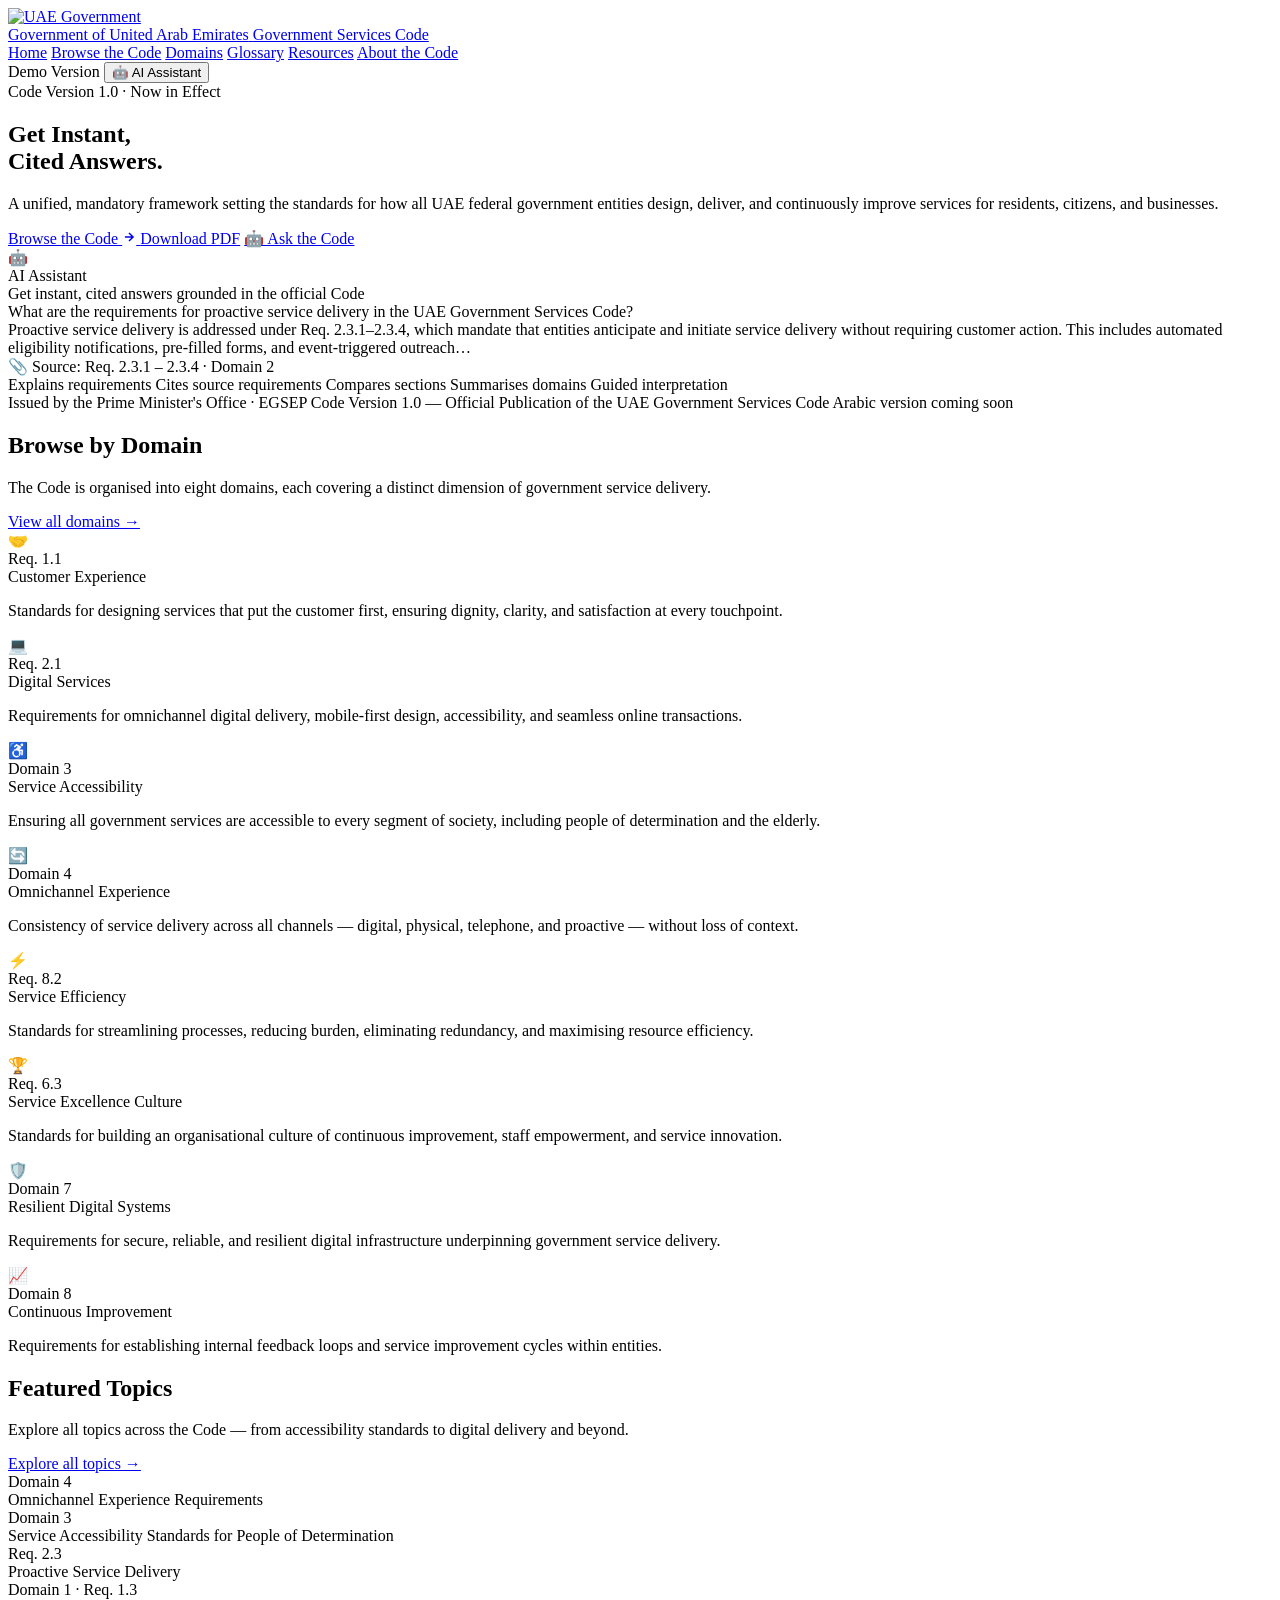
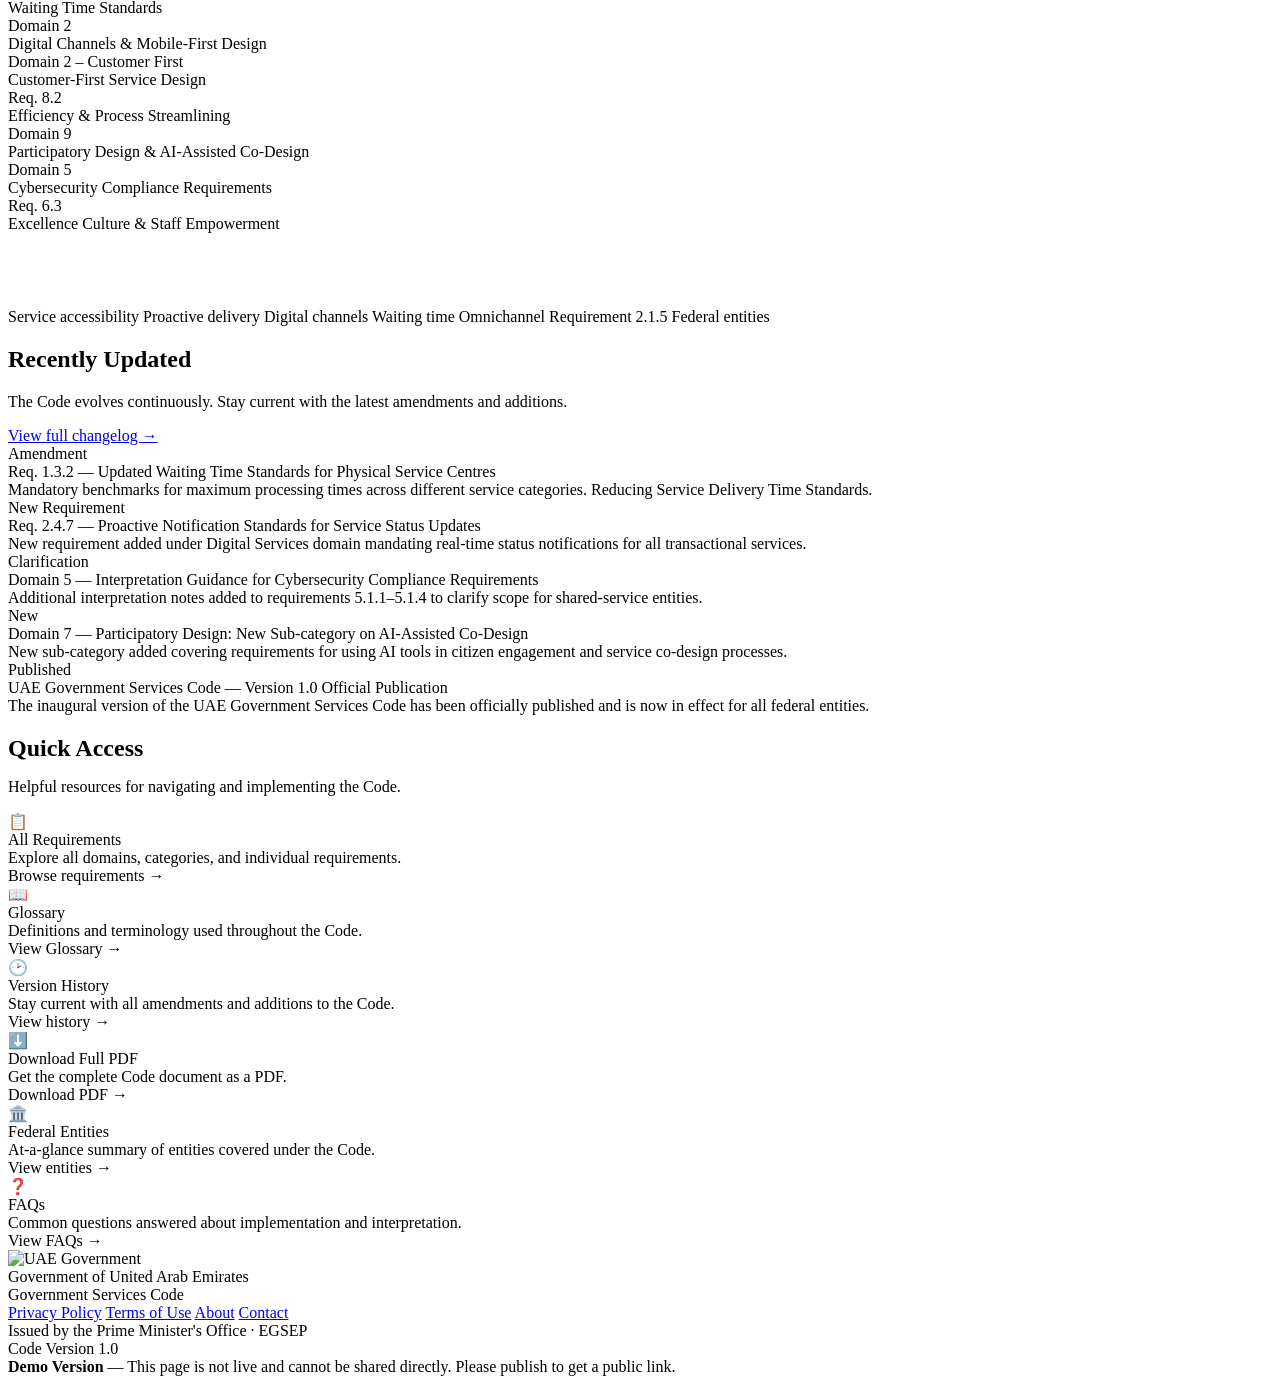
==== commit b3ea64cd: "elaborated UX" ====
--- a/src/main/resources/static/demo/index.html
+++ b/src/main/resources/static/demo/index.html
@@ -1,79 +1,393 @@
-<!doctype html>
+<!DOCTYPE html>
 <html lang="en">
-  <head>
-    <meta charset="UTF-8" />
-    <meta name="viewport" content="width=device-width, initial-scale=1.0, maximum-scale=1" />
-    <title>UAE Government Services Code</title>
-    <meta name="description" content="The official UAE Government Services Code — the mandatory federal reference framework for government service excellence." />
-    <script type="module" crossorigin src="/assets/index-TsZIGqPu.js"></script>
-    <link rel="stylesheet" crossorigin href="/assets/index-Dp5D0b9N.css">
-    <script src="/__manus__/debug-collector.js" defer></script>
-  </head>
-  <body>
-    <script id="manus-runtime">window.__MANUS_HOST_DEV__ = false;
-(function(){"use strict";var Mr={exports:{}},Kn={};/**
- * @license React
- * react-jsx-runtime.production.js
- *
- * Copyright (c) Meta Platforms, Inc. and affiliates.
- *
- * This source code is licensed under the MIT license found in the
- * LICENSE file in the root directory of this source tree.
- */var $c;function um(){if($c)return Kn;$c=1;var r=Symbol.for("react.transitional.element"),i=Symbol.for("react.fragment");function c(s,d,m){var x=null;if(m!==void 0&&(x=""+m),d.key!==void 0&&(x=""+d.key),"key"in d){m={};for(var R in d)R!=="key"&&(m[R]=d[R])}else m=d;return d=m.ref,{$$typeof:r,type:s,key:x,ref:d!==void 0?d:null,props:m}}return Kn.Fragment=i,Kn.jsx=c,Kn.jsxs=c,Kn}var Fc;function dm(){return Fc||(Fc=1,Mr.exports=um()),Mr.exports}var h=dm(),Ar={exports:{}},Pn={},Rr={exports:{}},Nr={};/**
- * @license React
- * scheduler.production.js
- *
- * Copyright (c) Meta Platforms, Inc. and affiliates.
- *
- * This source code is licensed under the MIT license found in the
- * LICENSE file in the root directory of this source tree.
- */var Ic;function fm(){return Ic||(Ic=1,function(r){function i(A,q){var B=A.length;A.push(q);t:for(;0<B;){var bt=B-1>>>1,p=A[bt];if(0<d(p,q))A[bt]=q,A[B]=p,B=bt;else break t}}function c(A){return A.length===0?null:A[0]}function s(A){if(A.length===0)return null;var q=A[0],B=A.pop();if(B!==q){A[0]=B;t:for(var bt=0,p=A.length,O=p>>>1;bt<O;){var X=2*(bt+1)-1,G=A[X],Z=X+1,st=A[Z];if(0>d(G,B))Z<p&&0>d(st,G)?(A[bt]=st,A[Z]=B,bt=Z):(A[bt]=G,A[X]=B,bt=X);else if(Z<p&&0>d(st,B))A[bt]=st,A[Z]=B,bt=Z;else break t}}return q}function d(A,q){var B=A.sortIndex-q.sortIndex;return B!==0?B:A.id-q.id}if(r.unstable_now=void 0,typeof performance=="object"&&typeof performance.now=="function"){var m=performance;r.unstable_now=function(){return m.now()}}else{var x=Date,R=x.now();r.unstable_now=function(){return x.now()-R}}var C=[],v=[],D=1,j=null,J=3,at=!1,$=!1,nt=!1,ct=!1,ht=typeof setTimeout=="function"?setTimeout:null,St=typeof clearTimeout=="function"?clearTimeout:null,_=typeof setImmediate<"u"?setImmediate:null;function Y(A){for(var q=c(v);q!==null;){if(q.callback===null)s(v);else if(q.startTime<=A)s(v),q.sortIndex=q.expirationTime,i(C,q);else break;q=c(v)}}function H(A){if(nt=!1,Y(A),!$)if(c(C)!==null)$=!0,it||(it=!0,Bt());else{var q=c(v);q!==null&&Mt(H,q.startTime-A)}}var it=!1,rt=-1,V=5,xt=-1;function Be(){return ct?!0:!(r.unstable_now()-xt<V)}function te(){if(ct=!1,it){var A=r.unstable_now();xt=A;var q=!0;try{t:{$=!1,nt&&(nt=!1,St(rt),rt=-1),at=!0;var B=J;try{e:{for(Y(A),j=c(C);j!==null&&!(j.expirationTime>A&&Be());){var bt=j.callback;if(typeof bt=="function"){j.callback=null,J=j.priorityLevel;var p=bt(j.expirationTime<=A);if(A=r.unstable_now(),typeof p=="function"){j.callback=p,Y(A),q=!0;break e}j===c(C)&&s(C),Y(A)}else s(C);j=c(C)}if(j!==null)q=!0;else{var O=c(v);O!==null&&Mt(H,O.startTime-A),q=!1}}break t}finally{j=null,J=B,at=!1}q=void 0}}finally{q?Bt():it=!1}}}var Bt;if(typeof _=="function")Bt=function(){_(te)};else if(typeof MessageChannel<"u"){var me=new MessageChannel,Se=me.port2;me.port1.onmessage=te,Bt=function(){Se.postMessage(null)}}else Bt=function(){ht(te,0)};function Mt(A,q){rt=ht(function(){A(r.unstable_now())},q)}r.unstable_IdlePriority=5,r.unstable_ImmediatePriority=1,r.unstable_LowPriority=4,r.unstable_NormalPriority=3,r.unstable_Profiling=null,r.unstable_UserBlockingPriority=2,r.unstable_cancelCallback=function(A){A.callback=null},r.unstable_forceFrameRate=function(A){0>A||125<A?console.error("forceFrameRate takes a positive int between 0 and 125, forcing frame rates higher than 125 fps is not supported"):V=0<A?Math.floor(1e3/A):5},r.unstable_getCurrentPriorityLevel=function(){return J},r.unstable_next=function(A){switch(J){case 1:case 2:case 3:var q=3;break;default:q=J}var B=J;J=q;try{return A()}finally{J=B}},r.unstable_requestPaint=function(){ct=!0},r.unstable_runWithPriority=function(A,q){switch(A){case 1:case 2:case 3:case 4:case 5:break;default:A=3}var B=J;J=A;try{return q()}finally{J=B}},r.unstable_scheduleCallback=function(A,q,B){var bt=r.unstable_now();switch(typeof B=="object"&&B!==null?(B=B.delay,B=typeof B=="number"&&0<B?bt+B:bt):B=bt,A){case 1:var p=-1;break;case 2:p=250;break;case 5:p=1073741823;break;case 4:p=1e4;break;default:p=5e3}return p=B+p,A={id:D++,callback:q,priorityLevel:A,startTime:B,expirationTime:p,sortIndex:-1},B>bt?(A.sortIndex=B,i(v,A),c(C)===null&&A===c(v)&&(nt?(St(rt),rt=-1):nt=!0,Mt(H,B-bt))):(A.sortIndex=p,i(C,A),$||at||($=!0,it||(it=!0,Bt()))),A},r.unstable_shouldYield=Be,r.unstable_wrapCallback=function(A){var q=J;return function(){var B=J;J=q;try{return A.apply(this,arguments)}finally{J=B}}}}(Nr)),Nr}var tu;function hm(){return tu||(tu=1,Rr.exports=fm()),Rr.exports}var zr={exports:{}},ut={};/**
- * @license React
- * react.production.js
- *
- * Copyright (c) Meta Platforms, Inc. and affiliates.
- *
- * This source code is licensed under the MIT license found in the
- * LICENSE file in the root directory of this source tree.
- */var eu;function mm(){if(eu)return ut;eu=1;var r=Symbol.for("react.transitional.element"),i=Symbol.for("react.portal"),c=Symbol.for("react.fragment"),s=Symbol.for("react.strict_mode"),d=Symbol.for("react.profiler"),m=Symbol.for("react.consumer"),x=Symbol.for("react.context"),R=Symbol.for("react.forward_ref"),C=Symbol.for("react.suspense"),v=Symbol.for("react.memo"),D=Symbol.for("react.lazy"),j=Symbol.iterator;function J(p){return p===null||typeof p!="object"?null:(p=j&&p[j]||p["@@iterator"],typeof p=="function"?p:null)}var at={isMounted:function(){return!1},enqueueForceUpdate:function(){},enqueueReplaceState:function(){},enqueueSetState:function(){}},$=Object.assign,nt={};function ct(p,O,X){this.props=p,this.context=O,this.refs=nt,this.updater=X||at}ct.prototype.isReactComponent={},ct.prototype.setState=function(p,O){if(typeof p!="object"&&typeof p!="function"&&p!=null)throw Error("takes an object of state variables to update or a function which returns an object of state variables.");this.updater.enqueueSetState(this,p,O,"setState")},ct.prototype.forceUpdate=function(p){this.updater.enqueueForceUpdate(this,p,"forceUpdate")};function ht(){}ht.prototype=ct.prototype;function St(p,O,X){this.props=p,this.context=O,this.refs=nt,this.updater=X||at}var _=St.prototype=new ht;_.constructor=St,$(_,ct.prototype),_.isPureReactComponent=!0;var Y=Array.isArray,H={H:null,A:null,T:null,S:null,V:null},it=Object.prototype.hasOwnProperty;function rt(p,O,X,G,Z,st){return X=st.ref,{$$typeof:r,type:p,key:O,ref:X!==void 0?X:null,props:st}}function V(p,O){return rt(p.type,O,void 0,void 0,void 0,p.props)}function xt(p){return typeof p=="object"&&p!==null&&p.$$typeof===r}function Be(p){var O={"=":"=0",":":"=2"};return"$"+p.replace(/[=:]/g,function(X){return O[X]})}var te=/\/+/g;function Bt(p,O){return typeof p=="object"&&p!==null&&p.key!=null?Be(""+p.key):O.toString(36)}function me(){}function Se(p){switch(p.status){case"fulfilled":return p.value;case"rejected":throw p.reason;default:switch(typeof p.status=="string"?p.then(me,me):(p.status="pending",p.then(function(O){p.status==="pending"&&(p.status="fulfilled",p.value=O)},function(O){p.status==="pending"&&(p.status="rejected",p.reason=O)})),p.status){case"fulfilled":return p.value;case"rejected":throw p.reason}}throw p}function Mt(p,O,X,G,Z){var st=typeof p;(st==="undefined"||st==="boolean")&&(p=null);var I=!1;if(p===null)I=!0;else switch(st){case"bigint":case"string":case"number":I=!0;break;case"object":switch(p.$$typeof){case r:case i:I=!0;break;case D:return I=p._init,Mt(I(p._payload),O,X,G,Z)}}if(I)return Z=Z(p),I=G===""?"."+Bt(p,0):G,Y(Z)?(X="",I!=null&&(X=I.replace(te,"$&/")+"/"),Mt(Z,O,X,"",function(Jt){return Jt})):Z!=null&&(xt(Z)&&(Z=V(Z,X+(Z.key==null||p&&p.key===Z.key?"":(""+Z.key).replace(te,"$&/")+"/")+I)),O.push(Z)),1;I=0;var gt=G===""?".":G+":";if(Y(p))for(var Tt=0;Tt<p.length;Tt++)G=p[Tt],st=gt+Bt(G,Tt),I+=Mt(G,O,X,st,Z);else if(Tt=J(p),typeof Tt=="function")for(p=Tt.call(p),Tt=0;!(G=p.next()).done;)G=G.value,st=gt+Bt(G,Tt++),I+=Mt(G,O,X,st,Z);else if(st==="object"){if(typeof p.then=="function")return Mt(Se(p),O,X,G,Z);throw O=String(p),Error("Objects are not valid as a React child (found: "+(O==="[object Object]"?"object with keys {"+Object.keys(p).join(", ")+"}":O)+"). If you meant to render a collection of children, use an array instead.")}return I}function A(p,O,X){if(p==null)return p;var G=[],Z=0;return Mt(p,G,"","",function(st){return O.call(X,st,Z++)}),G}function q(p){if(p._status===-1){var O=p._result;O=O(),O.then(function(X){(p._status===0||p._status===-1)&&(p._status=1,p._result=X)},function(X){(p._status===0||p._status===-1)&&(p._status=2,p._result=X)}),p._status===-1&&(p._status=0,p._result=O)}if(p._status===1)return p._result.default;throw p._result}var B=typeof reportError=="function"?reportError:function(p){if(typeof window=="object"&&typeof window.ErrorEvent=="function"){var O=new window.ErrorEvent("error",{bubbles:!0,cancelable:!0,message:typeof p=="object"&&p!==null&&typeof p.message=="string"?String(p.message):String(p),error:p});if(!window.dispatchEvent(O))return}else if(typeof process=="object"&&typeof process.emit=="function"){process.emit("uncaughtException",p);return}console.error(p)};function bt(){}return ut.Children={map:A,forEach:function(p,O,X){A(p,function(){O.apply(this,arguments)},X)},count:function(p){var O=0;return A(p,function(){O++}),O},toArray:function(p){return A(p,function(O){return O})||[]},only:function(p){if(!xt(p))throw Error("React.Children.only expected to receive a single React element child.");return p}},ut.Component=ct,ut.Fragment=c,ut.Profiler=d,ut.PureComponent=St,ut.StrictMode=s,ut.Suspense=C,ut.__CLIENT_INTERNALS_DO_NOT_USE_OR_WARN_USERS_THEY_CANNOT_UPGRADE=H,ut.__COMPILER_RUNTIME={__proto__:null,c:function(p){return H.H.useMemoCache(p)}},ut.cache=function(p){return function(){return p.apply(null,arguments)}},ut.cloneElement=function(p,O,X){if(p==null)throw Error("The argument must be a React element, but you passed "+p+".");var G=$({},p.props),Z=p.key,st=void 0;if(O!=null)for(I in O.ref!==void 0&&(st=void 0),O.key!==void 0&&(Z=""+O.key),O)!it.call(O,I)||I==="key"||I==="__self"||I==="__source"||I==="ref"&&O.ref===void 0||(G[I]=O[I]);var I=arguments.length-2;if(I===1)G.children=X;else if(1<I){for(var gt=Array(I),Tt=0;Tt<I;Tt++)gt[Tt]=arguments[Tt+2];G.children=gt}return rt(p.type,Z,void 0,void 0,st,G)},ut.createContext=function(p){return p={$$typeof:x,_currentValue:p,_currentValue2:p,_threadCount:0,Provider:null,Consumer:null},p.Provider=p,p.Consumer={$$typeof:m,_context:p},p},ut.createElement=function(p,O,X){var G,Z={},st=null;if(O!=null)for(G in O.key!==void 0&&(st=""+O.key),O)it.call(O,G)&&G!=="key"&&G!=="__self"&&G!=="__source"&&(Z[G]=O[G]);var I=arguments.length-2;if(I===1)Z.children=X;else if(1<I){for(var gt=Array(I),Tt=0;Tt<I;Tt++)gt[Tt]=arguments[Tt+2];Z.children=gt}if(p&&p.defaultProps)for(G in I=p.defaultProps,I)Z[G]===void 0&&(Z[G]=I[G]);return rt(p,st,void 0,void 0,null,Z)},ut.createRef=function(){return{current:null}},ut.forwardRef=function(p){return{$$typeof:R,render:p}},ut.isValidElement=xt,ut.lazy=function(p){return{$$typeof:D,_payload:{_status:-1,_result:p},_init:q}},ut.memo=function(p,O){return{$$typeof:v,type:p,compare:O===void 0?null:O}},ut.startTransition=function(p){var O=H.T,X={};H.T=X;try{var G=p(),Z=H.S;Z!==null&&Z(X,G),typeof G=="object"&&G!==null&&typeof G.then=="function"&&G.then(bt,B)}catch(st){B(st)}finally{H.T=O}},ut.unstable_useCacheRefresh=function(){return H.H.useCacheRefresh()},ut.use=function(p){return H.H.use(p)},ut.useActionState=function(p,O,X){return H.H.useActionState(p,O,X)},ut.useCallback=function(p,O){return H.H.useCallback(p,O)},ut.useContext=function(p){return H.H.useContext(p)},ut.useDebugValue=function(){},ut.useDeferredValue=function(p,O){return H.H.useDeferredValue(p,O)},ut.useEffect=function(p,O,X){var G=H.H;if(typeof X=="function")throw Error("useEffect CRUD overload is not enabled in this build of React.");return G.useEffect(p,O)},ut.useId=function(){return H.H.useId()},ut.useImperativeHandle=function(p,O,X){return H.H.useImperativeHandle(p,O,X)},ut.useInsertionEffect=function(p,O){return H.H.useInsertionEffect(p,O)},ut.useLayoutEffect=function(p,O){return H.H.useLayoutEffect(p,O)},ut.useMemo=function(p,O){return H.H.useMemo(p,O)},ut.useOptimistic=function(p,O){return H.H.useOptimistic(p,O)},ut.useReducer=function(p,O,X){return H.H.useReducer(p,O,X)},ut.useRef=function(p){return H.H.useRef(p)},ut.useState=function(p){return H.H.useState(p)},ut.useSyncExternalStore=function(p,O,X){return H.H.useSyncExternalStore(p,O,X)},ut.useTransition=function(){return H.H.useTransition()},ut.version="19.1.1",ut}var lu;function _r(){return lu||(lu=1,zr.exports=mm()),zr.exports}var kr={exports:{}},he={};/**
- * @license React
- * react-dom.production.js
- *
- * Copyright (c) Meta Platforms, Inc. and affiliates.
- *
- * This source code is licensed under the MIT license found in the
- * LICENSE file in the root directory of this source tree.
- */var au;function gm(){if(au)return he;au=1;var r=_r();function i(C){var v="https://react.dev/errors/"+C;if(1<arguments.length){v+="?args[]="+encodeURIComponent(arguments[1]);for(var D=2;D<arguments.length;D++)v+="&args[]="+encodeURIComponent(arguments[D])}return"Minified React error #"+C+"; visit "+v+" for the full message or use the non-minified dev environment for full errors and additional helpful warnings."}function c(){}var s={d:{f:c,r:function(){throw Error(i(522))},D:c,C:c,L:c,m:c,X:c,S:c,M:c},p:0,findDOMNode:null},d=Symbol.for("react.portal");function m(C,v,D){var j=3<arguments.length&&arguments[3]!==void 0?arguments[3]:null;return{$$typeof:d,key:j==null?null:""+j,children:C,containerInfo:v,implementation:D}}var x=r.__CLIENT_INTERNALS_DO_NOT_USE_OR_WARN_USERS_THEY_CANNOT_UPGRADE;function R(C,v){if(C==="font")return"";if(typeof v=="string")return v==="use-credentials"?v:""}return he.__DOM_INTERNALS_DO_NOT_USE_OR_WARN_USERS_THEY_CANNOT_UPGRADE=s,he.createPortal=function(C,v){var D=2<arguments.length&&arguments[2]!==void 0?arguments[2]:null;if(!v||v.nodeType!==1&&v.nodeType!==9&&v.nodeType!==11)throw Error(i(299));return m(C,v,null,D)},he.flushSync=function(C){var v=x.T,D=s.p;try{if(x.T=null,s.p=2,C)return C()}finally{x.T=v,s.p=D,s.d.f()}},he.preconnect=function(C,v){typeof C=="string"&&(v?(v=v.crossOrigin,v=typeof v=="string"?v==="use-credentials"?v:"":void 0):v=null,s.d.C(C,v))},he.prefetchDNS=function(C){typeof C=="string"&&s.d.D(C)},he.preinit=function(C,v){if(typeof C=="string"&&v&&typeof v.as=="string"){var D=v.as,j=R(D,v.crossOrigin),J=typeof v.integrity=="string"?v.integrity:void 0,at=typeof v.fetchPriority=="string"?v.fetchPriority:void 0;D==="style"?s.d.S(C,typeof v.precedence=="string"?v.precedence:void 0,{crossOrigin:j,integrity:J,fetchPriority:at}):D==="script"&&s.d.X(C,{crossOrigin:j,integrity:J,fetchPriority:at,nonce:typeof v.nonce=="string"?v.nonce:void 0})}},he.preinitModule=function(C,v){if(typeof C=="string")if(typeof v=="object"&&v!==null){if(v.as==null||v.as==="script"){var D=R(v.as,v.crossOrigin);s.d.M(C,{crossOrigin:D,integrity:typeof v.integrity=="string"?v.integrity:void 0,nonce:typeof v.nonce=="string"?v.nonce:void 0})}}else v==null&&s.d.M(C)},he.preload=function(C,v){if(typeof C=="string"&&typeof v=="object"&&v!==null&&typeof v.as=="string"){var D=v.as,j=R(D,v.crossOrigin);s.d.L(C,D,{crossOrigin:j,integrity:typeof v.integrity=="string"?v.integrity:void 0,nonce:typeof v.nonce=="string"?v.nonce:void 0,type:typeof v.type=="string"?v.type:void 0,fetchPriority:typeof v.fetchPriority=="string"?v.fetchPriority:void 0,referrerPolicy:typeof v.referrerPolicy=="string"?v.referrerPolicy:void 0,imageSrcSet:typeof v.imageSrcSet=="string"?v.imageSrcSet:void 0,imageSizes:typeof v.imageSizes=="string"?v.imageSizes:void 0,media:typeof v.media=="string"?v.media:void 0})}},he.preloadModule=function(C,v){if(typeof C=="string")if(v){var D=R(v.as,v.crossOrigin);s.d.m(C,{as:typeof v.as=="string"&&v.as!=="script"?v.as:void 0,crossOrigin:D,integrity:typeof v.integrity=="string"?v.integrity:void 0})}else s.d.m(C)},he.requestFormReset=function(C){s.d.r(C)},he.unstable_batchedUpdates=function(C,v){return C(v)},he.useFormState=function(C,v,D){return x.H.useFormState(C,v,D)},he.useFormStatus=function(){return x.H.useHostTransitionStatus()},he.version="19.1.1",he}var nu;function pm(){if(nu)return kr.exports;nu=1;function r(){if(!(typeof __REACT_DEVTOOLS_GLOBAL_HOOK__>"u"||typeof __REACT_DEVTOOLS_GLOBAL_HOOK__.checkDCE!="function"))try{__REACT_DEVTOOLS_GLOBAL_HOOK__.checkDCE(r)}catch(i){console.error(i)}}return r(),kr.exports=gm(),kr.exports}/**
- * @license React
- * react-dom-client.production.js
- *
- * Copyright (c) Meta Platforms, Inc. and affiliates.
- *
- * This source code is licensed under the MIT license found in the
- * LICENSE file in the root directory of this source tree.
- */var ou;function ym(){if(ou)return Pn;ou=1;var r=hm(),i=_r(),c=pm();function s(t){var e="https://react.dev/errors/"+t;if(1<arguments.length){e+="?args[]="+encodeURIComponent(arguments[1]);for(var l=2;l<arguments.length;l++)e+="&args[]="+encodeURIComponent(arguments[l])}return"Minified React error #"+t+"; visit "+e+" for the full message or use the non-minified dev environment for full errors and additional helpful warnings."}function d(t){return!(!t||t.nodeType!==1&&t.nodeType!==9&&t.nodeType!==11)}function m(t){var e=t,l=t;if(t.alternate)for(;e.return;)e=e.return;else{t=e;do e=t,(e.flags&4098)!==0&&(l=e.return),t=e.return;while(t)}return e.tag===3?l:null}function x(t){if(t.tag===13){var e=t.memoizedState;if(e===null&&(t=t.alternate,t!==null&&(e=t.memoizedState)),e!==null)return e.dehydrated}return null}function R(t){if(m(t)!==t)throw Error(s(188))}function C(t){var e=t.alternate;if(!e){if(e=m(t),e===null)throw Error(s(188));return e!==t?null:t}for(var l=t,a=e;;){var n=l.return;if(n===null)break;var o=n.alternate;if(o===null){if(a=n.return,a!==null){l=a;continue}break}if(n.child===o.child){for(o=n.child;o;){if(o===l)return R(n),t;if(o===a)return R(n),e;o=o.sibling}throw Error(s(188))}if(l.return!==a.return)l=n,a=o;else{for(var u=!1,f=n.child;f;){if(f===l){u=!0,l=n,a=o;break}if(f===a){u=!0,a=n,l=o;break}f=f.sibling}if(!u){for(f=o.child;f;){if(f===l){u=!0,l=o,a=n;break}if(f===a){u=!0,a=o,l=n;break}f=f.sibling}if(!u)throw Error(s(189))}}if(l.alternate!==a)throw Error(s(190))}if(l.tag!==3)throw Error(s(188));return l.stateNode.current===l?t:e}function v(t){var e=t.tag;if(e===5||e===26||e===27||e===6)return t;for(t=t.child;t!==null;){if(e=v(t),e!==null)return e;t=t.sibling}return null}var D=Object.assign,j=Symbol.for("react.element"),J=Symbol.for("react.transitional.element"),at=Symbol.for("react.portal"),$=Symbol.for("react.fragment"),nt=Symbol.for("react.strict_mode"),ct=Symbol.for("react.profiler"),ht=Symbol.for("react.provider"),St=Symbol.for("react.consumer"),_=Symbol.for("react.context"),Y=Symbol.for("react.forward_ref"),H=Symbol.for("react.suspense"),it=Symbol.for("react.suspense_list"),rt=Symbol.for("react.memo"),V=Symbol.for("react.lazy"),xt=Symbol.for("react.activity"),Be=Symbol.for("react.memo_cache_sentinel"),te=Symbol.iterator;function Bt(t){return t===null||typeof t!="object"?null:(t=te&&t[te]||t["@@iterator"],typeof t=="function"?t:null)}var me=Symbol.for("react.client.reference");function Se(t){if(t==null)return null;if(typeof t=="function")return t.$$typeof===me?null:t.displayName||t.name||null;if(typeof t=="string")return t;switch(t){case $:return"Fragment";case ct:return"Profiler";case nt:return"StrictMode";case H:return"Suspense";case it:return"SuspenseList";case xt:return"Activity"}if(typeof t=="object")switch(t.$$typeof){case at:return"Portal";case _:return(t.displayName||"Context")+".Provider";case St:return(t._context.displayName||"Context")+".Consumer";case Y:var e=t.render;return t=t.displayName,t||(t=e.displayName||e.name||"",t=t!==""?"ForwardRef("+t+")":"ForwardRef"),t;case rt:return e=t.displayName||null,e!==null?e:Se(t.type)||"Memo";case V:e=t._payload,t=t._init;try{return Se(t(e))}catch{}}return null}var Mt=Array.isArray,A=i.__CLIENT_INTERNALS_DO_NOT_USE_OR_WARN_USERS_THEY_CANNOT_UPGRADE,q=c.__DOM_INTERNALS_DO_NOT_USE_OR_WARN_USERS_THEY_CANNOT_UPGRADE,B={pending:!1,data:null,method:null,action:null},bt=[],p=-1;function O(t){return{current:t}}function X(t){0>p||(t.current=bt[p],bt[p]=null,p--)}function G(t,e){p++,bt[p]=t.current,t.current=e}var Z=O(null),st=O(null),I=O(null),gt=O(null);function Tt(t,e){switch(G(I,e),G(st,t),G(Z,null),e.nodeType){case 9:case 11:t=(t=e.documentElement)&&(t=t.namespaceURI)?Hh(t):0;break;default:if(t=e.tagName,e=e.namespaceURI)e=Hh(e),t=Uh(e,t);else switch(t){case"svg":t=1;break;case"math":t=2;break;default:t=0}}X(Z),G(Z,t)}function Jt(){X(Z),X(st),X(I)}function Ke(t){t.memoizedState!==null&&G(gt,t);var e=Z.current,l=Uh(e,t.type);e!==l&&(G(st,t),G(Z,l))}function Ce(t){st.current===t&&(X(Z),X(st)),gt.current===t&&(X(gt),Wo._currentValue=B)}var Pe=Object.prototype.hasOwnProperty,yl=r.unstable_scheduleCallback,sn=r.unstable_cancelCallback,Ca=r.unstable_shouldYield,ri=r.unstable_requestPaint,ge=r.unstable_now,si=r.unstable_getCurrentPriorityLevel,Ul=r.unstable_ImmediatePriority,Fn=r.unstable_UserBlockingPriority,nl=r.unstable_NormalPriority,ci=r.unstable_LowPriority,Gl=r.unstable_IdlePriority,ui=r.log,Ea=r.unstable_setDisableYieldValue,ql=null,Wt=null;function Je(t){if(typeof ui=="function"&&Ea(t),Wt&&typeof Wt.setStrictMode=="function")try{Wt.setStrictMode(ql,t)}catch{}}var $t=Math.clz32?Math.clz32:fi,di=Math.log,Ta=Math.LN2;function fi(t){return t>>>=0,t===0?32:31-(di(t)/Ta|0)|0}var L=256,cn=4194304;function vl(t){var e=t&42;if(e!==0)return e;switch(t&-t){case 1:return 1;case 2:return 2;case 4:return 4;case 8:return 8;case 16:return 16;case 32:return 32;case 64:return 64;case 128:return 128;case 256:case 512:case 1024:case 2048:case 4096:case 8192:case 16384:case 32768:case 65536:case 131072:case 262144:case 524288:case 1048576:case 2097152:return t&4194048;case 4194304:case 8388608:case 16777216:case 33554432:return t&62914560;case 67108864:return 67108864;case 134217728:return 134217728;case 268435456:return 268435456;case 536870912:return 536870912;case 1073741824:return 0;default:return t}}function un(t,e,l){var a=t.pendingLanes;if(a===0)return 0;var n=0,o=t.suspendedLanes,u=t.pingedLanes;t=t.warmLanes;var f=a&134217727;return f!==0?(a=f&~o,a!==0?n=vl(a):(u&=f,u!==0?n=vl(u):l||(l=f&~t,l!==0&&(n=vl(l))))):(f=a&~o,f!==0?n=vl(f):u!==0?n=vl(u):l||(l=a&~t,l!==0&&(n=vl(l)))),n===0?0:e!==0&&e!==n&&(e&o)===0&&(o=n&-n,l=e&-e,o>=l||o===32&&(l&4194048)!==0)?e:n}function Dt(t,e){return(t.pendingLanes&~(t.suspendedLanes&~t.pingedLanes)&e)===0}function In(t,e){switch(t){case 1:case 2:case 4:case 8:case 64:return e+250;case 16:case 32:case 128:case 256:case 512:case 1024:case 2048:case 4096:case 8192:case 16384:case 32768:case 65536:case 131072:case 262144:case 524288:case 1048576:case 2097152:return e+5e3;case 4194304:case 8388608:case 16777216:case 33554432:return-1;case 67108864:case 134217728:case 268435456:case 536870912:case 1073741824:return-1;default:return-1}}function to(){var t=L;return L<<=1,(L&4194048)===0&&(L=256),t}function hi(){var t=cn;return cn<<=1,(cn&62914560)===0&&(cn=4194304),t}function eo(t){for(var e=[],l=0;31>l;l++)e.push(t);return e}function Da(t,e){t.pendingLanes|=e,e!==268435456&&(t.suspendedLanes=0,t.pingedLanes=0,t.warmLanes=0)}function Ir(t,e,l,a,n,o){var u=t.pendingLanes;t.pendingLanes=l,t.suspendedLanes=0,t.pingedLanes=0,t.warmLanes=0,t.expiredLanes&=l,t.entangledLanes&=l,t.errorRecoveryDisabledLanes&=l,t.shellSuspendCounter=0;var f=t.entanglements,g=t.expirationTimes,S=t.hiddenUpdates;for(l=u&~l;0<l;){var N=31-$t(l),k=1<<N;f[N]=0,g[N]=-1;var E=S[N];if(E!==null)for(S[N]=null,N=0;N<E.length;N++){var T=E[N];T!==null&&(T.lane&=-536870913)}l&=~k}a!==0&&mi(t,a,0),o!==0&&n===0&&t.tag!==0&&(t.suspendedLanes|=o&~(u&~e))}function mi(t,e,l){t.pendingLanes|=e,t.suspendedLanes&=~e;var a=31-$t(e);t.entangledLanes|=e,t.entanglements[a]=t.entanglements[a]|1073741824|l&4194090}function gi(t,e){var l=t.entangledLanes|=e;for(t=t.entanglements;l;){var a=31-$t(l),n=1<<a;n&e|t[a]&e&&(t[a]|=e),l&=~n}}function lo(t){switch(t){case 2:t=1;break;case 8:t=4;break;case 32:t=16;break;case 256:case 512:case 1024:case 2048:case 4096:case 8192:case 16384:case 32768:case 65536:case 131072:case 262144:case 524288:case 1048576:case 2097152:case 4194304:case 8388608:case 16777216:case 33554432:t=128;break;case 268435456:t=134217728;break;default:t=0}return t}function ao(t){return t&=-t,2<t?8<t?(t&134217727)!==0?32:268435456:8:2}function pi(){var t=q.p;return t!==0?t:(t=window.event,t===void 0?32:nm(t.type))}function ts(t,e){var l=q.p;try{return q.p=t,e()}finally{q.p=l}}var ol=Math.random().toString(36).slice(2),ee="__reactFiber$"+ol,pe="__reactProps$"+ol,Yl="__reactContainer$"+ol,no="__reactEvents$"+ol,es="__reactListeners$"+ol,ls="__reactHandles$"+ol,yi="__reactResources$"+ol,Ma="__reactMarker$"+ol;function oo(t){delete t[ee],delete t[pe],delete t[no],delete t[es],delete t[ls]}function Vl(t){var e=t[ee];if(e)return e;for(var l=t.parentNode;l;){if(e=l[Yl]||l[ee]){if(l=e.alternate,e.child!==null||l!==null&&l.child!==null)for(t=Vh(t);t!==null;){if(l=t[ee])return l;t=Vh(t)}return e}t=l,l=t.parentNode}return null}function Xl(t){if(t=t[ee]||t[Yl]){var e=t.tag;if(e===5||e===6||e===13||e===26||e===27||e===3)return t}return null}function Aa(t){var e=t.tag;if(e===5||e===26||e===27||e===6)return t.stateNode;throw Error(s(33))}function Zl(t){var e=t[yi];return e||(e=t[yi]={hoistableStyles:new Map,hoistableScripts:new Map}),e}function Vt(t){t[Ma]=!0}var vi=new Set,bi={};function bl(t,e){We(t,e),We(t+"Capture",e)}function We(t,e){for(bi[t]=e,t=0;t<e.length;t++)vi.add(e[t])}var as=RegExp("^[:A-Z_a-z\\u00C0-\\u00D6\\u00D8-\\u00F6\\u00F8-\\u02FF\\u0370-\\u037D\\u037F-\\u1FFF\\u200C-\\u200D\\u2070-\\u218F\\u2C00-\\u2FEF\\u3001-\\uD7FF\\uF900-\\uFDCF\\uFDF0-\\uFFFD][:A-Z_a-z\\u00C0-\\u00D6\\u00D8-\\u00F6\\u00F8-\\u02FF\\u0370-\\u037D\\u037F-\\u1FFF\\u200C-\\u200D\\u2070-\\u218F\\u2C00-\\u2FEF\\u3001-\\uD7FF\\uF900-\\uFDCF\\uFDF0-\\uFFFD\\-.0-9\\u00B7\\u0300-\\u036F\\u203F-\\u2040]*$"),xi={},wi={};function Ra(t){return Pe.call(wi,t)?!0:Pe.call(xi,t)?!1:as.test(t)?wi[t]=!0:(xi[t]=!0,!1)}function M(t,e,l){if(Ra(e))if(l===null)t.removeAttribute(e);else{switch(typeof l){case"undefined":case"function":case"symbol":t.removeAttribute(e);return;case"boolean":var a=e.toLowerCase().slice(0,5);if(a!=="data-"&&a!=="aria-"){t.removeAttribute(e);return}}t.setAttribute(e,""+l)}}function tt(t,e,l){if(l===null)t.removeAttribute(e);else{switch(typeof l){case"undefined":case"function":case"symbol":case"boolean":t.removeAttribute(e);return}t.setAttribute(e,""+l)}}function Ot(t,e,l,a){if(a===null)t.removeAttribute(l);else{switch(typeof a){case"undefined":case"function":case"symbol":case"boolean":t.removeAttribute(l);return}t.setAttributeNS(e,l,""+a)}}var le,Ee;function ae(t){if(le===void 0)try{throw Error()}catch(l){var e=l.stack.trim().match(/\n( *(at )?)/);le=e&&e[1]||"",Ee=-1<l.stack.indexOf(`
-    at`)?" (<anonymous>)":-1<l.stack.indexOf("@")?"@unknown:0:0":""}return`
-`+le+t+Ee}var Le=!1;function He(t,e){if(!t||Le)return"";Le=!0;var l=Error.prepareStackTrace;Error.prepareStackTrace=void 0;try{var a={DetermineComponentFrameRoot:function(){try{if(e){var k=function(){throw Error()};if(Object.defineProperty(k.prototype,"props",{set:function(){throw Error()}}),typeof Reflect=="object"&&Reflect.construct){try{Reflect.construct(k,[])}catch(T){var E=T}Reflect.construct(t,[],k)}else{try{k.call()}catch(T){E=T}t.call(k.prototype)}}else{try{throw Error()}catch(T){E=T}(k=t())&&typeof k.catch=="function"&&k.catch(function(){})}}catch(T){if(T&&E&&typeof T.stack=="string")return[T.stack,E.stack]}return[null,null]}};a.DetermineComponentFrameRoot.displayName="DetermineComponentFrameRoot";var n=Object.getOwnPropertyDescriptor(a.DetermineComponentFrameRoot,"name");n&&n.configurable&&Object.defineProperty(a.DetermineComponentFrameRoot,"name",{value:"DetermineComponentFrameRoot"});var o=a.DetermineComponentFrameRoot(),u=o[0],f=o[1];if(u&&f){var g=u.split(`
-`),S=f.split(`
-`);for(n=a=0;a<g.length&&!g[a].includes("DetermineComponentFrameRoot");)a++;for(;n<S.length&&!S[n].includes("DetermineComponentFrameRoot");)n++;if(a===g.length||n===S.length)for(a=g.length-1,n=S.length-1;1<=a&&0<=n&&g[a]!==S[n];)n--;for(;1<=a&&0<=n;a--,n--)if(g[a]!==S[n]){if(a!==1||n!==1)do if(a--,n--,0>n||g[a]!==S[n]){var N=`
-`+g[a].replace(" at new "," at ");return t.displayName&&N.includes("<anonymous>")&&(N=N.replace("<anonymous>",t.displayName)),N}while(1<=a&&0<=n);break}}}finally{Le=!1,Error.prepareStackTrace=l}return(l=t?t.displayName||t.name:"")?ae(l):""}function Ql(t){switch(t.tag){case 26:case 27:case 5:return ae(t.type);case 16:return ae("Lazy");case 13:return ae("Suspense");case 19:return ae("SuspenseList");case 0:case 15:return He(t.type,!1);case 11:return He(t.type.render,!1);case 1:return He(t.type,!0);case 31:return ae("Activity");default:return""}}function xl(t){try{var e="";do e+=Ql(t),t=t.return;while(t);return e}catch(l){return`
-Error generating stack: `+l.message+`
-`+l.stack}}function Xt(t){switch(typeof t){case"bigint":case"boolean":case"number":case"string":case"undefined":return t;case"object":return t;default:return""}}function il(t){var e=t.type;return(t=t.nodeName)&&t.toLowerCase()==="input"&&(e==="checkbox"||e==="radio")}function ve(t){var e=il(t)?"checked":"value",l=Object.getOwnPropertyDescriptor(t.constructor.prototype,e),a=""+t[e];if(!t.hasOwnProperty(e)&&typeof l<"u"&&typeof l.get=="function"&&typeof l.set=="function"){var n=l.get,o=l.set;return Object.defineProperty(t,e,{configurable:!0,get:function(){return n.call(this)},set:function(u){a=""+u,o.call(this,u)}}),Object.defineProperty(t,e,{enumerable:l.enumerable}),{getValue:function(){return a},setValue:function(u){a=""+u},stopTracking:function(){t._valueTracker=null,delete t[e]}}}}function re(t){t._valueTracker||(t._valueTracker=ve(t))}function rl(t){if(!t)return!1;var e=t._valueTracker;if(!e)return!0;var l=e.getValue(),a="";return t&&(a=il(t)?t.checked?"true":"false":t.value),t=a,t!==l?(e.setValue(t),!0):!1}function wl(t){if(t=t||(typeof document<"u"?document:void 0),typeof t>"u")return null;try{return t.activeElement||t.body}catch{return t.body}}var dn=/[\n"\\]/g;function se(t){return t.replace(dn,function(e){return"\\"+e.charCodeAt(0).toString(16)+" "})}function Kl(t,e,l,a,n,o,u,f){t.name="",u!=null&&typeof u!="function"&&typeof u!="symbol"&&typeof u!="boolean"?t.type=u:t.removeAttribute("type"),e!=null?u==="number"?(e===0&&t.value===""||t.value!=e)&&(t.value=""+Xt(e)):t.value!==""+Xt(e)&&(t.value=""+Xt(e)):u!=="submit"&&u!=="reset"||t.removeAttribute("value"),e!=null?Pl(t,u,Xt(e)):l!=null?Pl(t,u,Xt(l)):a!=null&&t.removeAttribute("value"),n==null&&o!=null&&(t.defaultChecked=!!o),n!=null&&(t.checked=n&&typeof n!="function"&&typeof n!="symbol"),f!=null&&typeof f!="function"&&typeof f!="symbol"&&typeof f!="boolean"?t.name=""+Xt(f):t.removeAttribute("name")}function Na(t,e,l,a,n,o,u,f){if(o!=null&&typeof o!="function"&&typeof o!="symbol"&&typeof o!="boolean"&&(t.type=o),e!=null||l!=null){if(!(o!=="submit"&&o!=="reset"||e!=null))return;l=l!=null?""+Xt(l):"",e=e!=null?""+Xt(e):l,f||e===t.value||(t.value=e),t.defaultValue=e}a=a??n,a=typeof a!="function"&&typeof a!="symbol"&&!!a,t.checked=f?t.checked:!!a,t.defaultChecked=!!a,u!=null&&typeof u!="function"&&typeof u!="symbol"&&typeof u!="boolean"&&(t.name=u)}function Pl(t,e,l){e==="number"&&wl(t.ownerDocument)===t||t.defaultValue===""+l||(t.defaultValue=""+l)}function $e(t,e,l,a){if(t=t.options,e){e={};for(var n=0;n<l.length;n++)e["$"+l[n]]=!0;for(l=0;l<t.length;l++)n=e.hasOwnProperty("$"+t[l].value),t[l].selected!==n&&(t[l].selected=n),n&&a&&(t[l].defaultSelected=!0)}else{for(l=""+Xt(l),e=null,n=0;n<t.length;n++){if(t[n].value===l){t[n].selected=!0,a&&(t[n].defaultSelected=!0);return}e!==null||t[n].disabled||(e=t[n])}e!==null&&(e.selected=!0)}}function za(t,e,l){if(e!=null&&(e=""+Xt(e),e!==t.value&&(t.value=e),l==null)){t.defaultValue!==e&&(t.defaultValue=e);return}t.defaultValue=l!=null?""+Xt(l):""}function _a(t,e,l,a){if(e==null){if(a!=null){if(l!=null)throw Error(s(92));if(Mt(a)){if(1<a.length)throw Error(s(93));a=a[0]}l=a}l==null&&(l=""),e=l}l=Xt(e),t.defaultValue=l,a=t.textContent,a===l&&a!==""&&a!==null&&(t.value=a)}function Fe(t,e){if(e){var l=t.firstChild;if(l&&l===t.lastChild&&l.nodeType===3){l.nodeValue=e;return}}t.textContent=e}var fn=new Set("animationIterationCount aspectRatio borderImageOutset borderImageSlice borderImageWidth boxFlex boxFlexGroup boxOrdinalGroup columnCount columns flex flexGrow flexPositive flexShrink flexNegative flexOrder gridArea gridRow gridRowEnd gridRowSpan gridRowStart gridColumn gridColumnEnd gridColumnSpan gridColumnStart fontWeight lineClamp lineHeight opacity order orphans scale tabSize widows zIndex zoom fillOpacity floodOpacity stopOpacity strokeDasharray strokeDashoffset strokeMiterlimit strokeOpacity strokeWidth MozAnimationIterationCount MozBoxFlex MozBoxFlexGroup MozLineClamp msAnimationIterationCount msFlex msZoom msFlexGrow msFlexNegative msFlexOrder msFlexPositive msFlexShrink msGridColumn msGridColumnSpan msGridRow msGridRowSpan WebkitAnimationIterationCount WebkitBoxFlex WebKitBoxFlexGroup WebkitBoxOrdinalGroup WebkitColumnCount WebkitColumns WebkitFlex WebkitFlexGrow WebkitFlexPositive WebkitFlexShrink WebkitLineClamp".split(" "));function ka(t,e,l){var a=e.indexOf("--")===0;l==null||typeof l=="boolean"||l===""?a?t.setProperty(e,""):e==="float"?t.cssFloat="":t[e]="":a?t.setProperty(e,l):typeof l!="number"||l===0||fn.has(e)?e==="float"?t.cssFloat=l:t[e]=(""+l).trim():t[e]=l+"px"}function Oa(t,e,l){if(e!=null&&typeof e!="object")throw Error(s(62));if(t=t.style,l!=null){for(var a in l)!l.hasOwnProperty(a)||e!=null&&e.hasOwnProperty(a)||(a.indexOf("--")===0?t.setProperty(a,""):a==="float"?t.cssFloat="":t[a]="");for(var n in e)a=e[n],e.hasOwnProperty(n)&&l[n]!==a&&ka(t,n,a)}else for(var o in e)e.hasOwnProperty(o)&&ka(t,o,e[o])}function ja(t){if(t.indexOf("-")===-1)return!1;switch(t){case"annotation-xml":case"color-profile":case"font-face":case"font-face-src":case"font-face-uri":case"font-face-format":case"font-face-name":case"missing-glyph":return!1;default:return!0}}var Si=new Map([["acceptCharset","accept-charset"],["htmlFor","for"],["httpEquiv","http-equiv"],["crossOrigin","crossorigin"],["accentHeight","accent-height"],["alignmentBaseline","alignment-baseline"],["arabicForm","arabic-form"],["baselineShift","baseline-shift"],["capHeight","cap-height"],["clipPath","clip-path"],["clipRule","clip-rule"],["colorInterpolation","color-interpolation"],["colorInterpolationFilters","color-interpolation-filters"],["colorProfile","color-profile"],["colorRendering","color-rendering"],["dominantBaseline","dominant-baseline"],["enableBackground","enable-background"],["fillOpacity","fill-opacity"],["fillRule","fill-rule"],["floodColor","flood-color"],["floodOpacity","flood-opacity"],["fontFamily","font-family"],["fontSize","font-size"],["fontSizeAdjust","font-size-adjust"],["fontStretch","font-stretch"],["fontStyle","font-style"],["fontVariant","font-variant"],["fontWeight","font-weight"],["glyphName","glyph-name"],["glyphOrientationHorizontal","glyph-orientation-horizontal"],["glyphOrientationVertical","glyph-orientation-vertical"],["horizAdvX","horiz-adv-x"],["horizOriginX","horiz-origin-x"],["imageRendering","image-rendering"],["letterSpacing","letter-spacing"],["lightingColor","lighting-color"],["markerEnd","marker-end"],["markerMid","marker-mid"],["markerStart","marker-start"],["overlinePosition","overline-position"],["overlineThickness","overline-thickness"],["paintOrder","paint-order"],["panose-1","panose-1"],["pointerEvents","pointer-events"],["renderingIntent","rendering-intent"],["shapeRendering","shape-rendering"],["stopColor","stop-color"],["stopOpacity","stop-opacity"],["strikethroughPosition","strikethrough-position"],["strikethroughThickness","strikethrough-thickness"],["strokeDasharray","stroke-dasharray"],["strokeDashoffset","stroke-dashoffset"],["strokeLinecap","stroke-linecap"],["strokeLinejoin","stroke-linejoin"],["strokeMiterlimit","stroke-miterlimit"],["strokeOpacity","stroke-opacity"],["strokeWidth","stroke-width"],["textAnchor","text-anchor"],["textDecoration","text-decoration"],["textRendering","text-rendering"],["transformOrigin","transform-origin"],["underlinePosition","underline-position"],["underlineThickness","underline-thickness"],["unicodeBidi","unicode-bidi"],["unicodeRange","unicode-range"],["unitsPerEm","units-per-em"],["vAlphabetic","v-alphabetic"],["vHanging","v-hanging"],["vIdeographic","v-ideographic"],["vMathematical","v-mathematical"],["vectorEffect","vector-effect"],["vertAdvY","vert-adv-y"],["vertOriginX","vert-origin-x"],["vertOriginY","vert-origin-y"],["wordSpacing","word-spacing"],["writingMode","writing-mode"],["xmlnsXlink","xmlns:xlink"],["xHeight","x-height"]]),Ci=/^[\u0000-\u001F ]*j[\r\n\t]*a[\r\n\t]*v[\r\n\t]*a[\r\n\t]*s[\r\n\t]*c[\r\n\t]*r[\r\n\t]*i[\r\n\t]*p[\r\n\t]*t[\r\n\t]*:/i;function Ba(t){return Ci.test(""+t)?"javascript:throw new Error('React has blocked a javascript: URL as a security precaution.')":t}var hn=null;function mn(t){return t=t.target||t.srcElement||window,t.correspondingUseElement&&(t=t.correspondingUseElement),t.nodeType===3?t.parentNode:t}var Sl=null,Cl=null;function io(t){var e=Xl(t);if(e&&(t=e.stateNode)){var l=t[pe]||null;t:switch(t=e.stateNode,e.type){case"input":if(Kl(t,l.value,l.defaultValue,l.defaultValue,l.checked,l.defaultChecked,l.type,l.name),e=l.name,l.type==="radio"&&e!=null){for(l=t;l.parentNode;)l=l.parentNode;for(l=l.querySelectorAll('input[name="'+se(""+e)+'"][type="radio"]'),e=0;e<l.length;e++){var a=l[e];if(a!==t&&a.form===t.form){var n=a[pe]||null;if(!n)throw Error(s(90));Kl(a,n.value,n.defaultValue,n.defaultValue,n.checked,n.defaultChecked,n.type,n.name)}}for(e=0;e<l.length;e++)a=l[e],a.form===t.form&&rl(a)}break t;case"textarea":za(t,l.value,l.defaultValue);break t;case"select":e=l.value,e!=null&&$e(t,!!l.multiple,e,!1)}}}var gn=!1;function ro(t,e,l){if(gn)return t(e,l);gn=!0;try{var a=t(e);return a}finally{if(gn=!1,(Sl!==null||Cl!==null)&&(ir(),Sl&&(e=Sl,t=Cl,Cl=Sl=null,io(e),t)))for(e=0;e<t.length;e++)io(t[e])}}function Jl(t,e){var l=t.stateNode;if(l===null)return null;var a=l[pe]||null;if(a===null)return null;l=a[e];t:switch(e){case"onClick":case"onClickCapture":case"onDoubleClick":case"onDoubleClickCapture":case"onMouseDown":case"onMouseDownCapture":case"onMouseMove":case"onMouseMoveCapture":case"onMouseUp":case"onMouseUpCapture":case"onMouseEnter":(a=!a.disabled)||(t=t.type,a=!(t==="button"||t==="input"||t==="select"||t==="textarea")),t=!a;break t;default:t=!1}if(t)return null;if(l&&typeof l!="function")throw Error(s(231,e,typeof l));return l}var Ue=!(typeof window>"u"||typeof window.document>"u"||typeof window.document.createElement>"u"),pn=!1;if(Ue)try{var Wl={};Object.defineProperty(Wl,"passive",{get:function(){pn=!0}}),window.addEventListener("test",Wl,Wl),window.removeEventListener("test",Wl,Wl)}catch{pn=!1}var Ie=null,yn=null,La=null;function so(){if(La)return La;var t,e=yn,l=e.length,a,n="value"in Ie?Ie.value:Ie.textContent,o=n.length;for(t=0;t<l&&e[t]===n[t];t++);var u=l-t;for(a=1;a<=u&&e[l-a]===n[o-a];a++);return La=n.slice(t,1<a?1-a:void 0)}function Ha(t){var e=t.keyCode;return"charCode"in t?(t=t.charCode,t===0&&e===13&&(t=13)):t=e,t===10&&(t=13),32<=t||t===13?t:0}function Ua(){return!0}function co(){return!1}function ce(t){function e(l,a,n,o,u){this._reactName=l,this._targetInst=n,this.type=a,this.nativeEvent=o,this.target=u,this.currentTarget=null;for(var f in t)t.hasOwnProperty(f)&&(l=t[f],this[f]=l?l(o):o[f]);return this.isDefaultPrevented=(o.defaultPrevented!=null?o.defaultPrevented:o.returnValue===!1)?Ua:co,this.isPropagationStopped=co,this}return D(e.prototype,{preventDefault:function(){this.defaultPrevented=!0;var l=this.nativeEvent;l&&(l.preventDefault?l.preventDefault():typeof l.returnValue!="unknown"&&(l.returnValue=!1),this.isDefaultPrevented=Ua)},stopPropagation:function(){var l=this.nativeEvent;l&&(l.stopPropagation?l.stopPropagation():typeof l.cancelBubble!="unknown"&&(l.cancelBubble=!0),this.isPropagationStopped=Ua)},persist:function(){},isPersistent:Ua}),e}var sl={eventPhase:0,bubbles:0,cancelable:0,timeStamp:function(t){return t.timeStamp||Date.now()},defaultPrevented:0,isTrusted:0},Ga=ce(sl),$l=D({},sl,{view:0,detail:0}),Ei=ce($l),Ti,uo,fo,Di=D({},$l,{screenX:0,screenY:0,clientX:0,clientY:0,pageX:0,pageY:0,ctrlKey:0,shiftKey:0,altKey:0,metaKey:0,getModifierState:os,button:0,buttons:0,relatedTarget:function(t){return t.relatedTarget===void 0?t.fromElement===t.srcElement?t.toElement:t.fromElement:t.relatedTarget},movementX:function(t){return"movementX"in t?t.movementX:(t!==fo&&(fo&&t.type==="mousemove"?(Ti=t.screenX-fo.screenX,uo=t.screenY-fo.screenY):uo=Ti=0,fo=t),Ti)},movementY:function(t){return"movementY"in t?t.movementY:uo}}),Vu=ce(Di),D0=D({},Di,{dataTransfer:0}),M0=ce(D0),A0=D({},$l,{relatedTarget:0}),ns=ce(A0),R0=D({},sl,{animationName:0,elapsedTime:0,pseudoElement:0}),N0=ce(R0),z0=D({},sl,{clipboardData:function(t){return"clipboardData"in t?t.clipboardData:window.clipboardData}}),_0=ce(z0),k0=D({},sl,{data:0}),Xu=ce(k0),O0={Esc:"Escape",Spacebar:" ",Left:"ArrowLeft",Up:"ArrowUp",Right:"ArrowRight",Down:"ArrowDown",Del:"Delete",Win:"OS",Menu:"ContextMenu",Apps:"ContextMenu",Scroll:"ScrollLock",MozPrintableKey:"Unidentified"},j0={8:"Backspace",9:"Tab",12:"Clear",13:"Enter",16:"Shift",17:"Control",18:"Alt",19:"Pause",20:"CapsLock",27:"Escape",32:" ",33:"PageUp",34:"PageDown",35:"End",36:"Home",37:"ArrowLeft",38:"ArrowUp",39:"ArrowRight",40:"ArrowDown",45:"Insert",46:"Delete",112:"F1",113:"F2",114:"F3",115:"F4",116:"F5",117:"F6",118:"F7",119:"F8",120:"F9",121:"F10",122:"F11",123:"F12",144:"NumLock",145:"ScrollLock",224:"Meta"},B0={Alt:"altKey",Control:"ctrlKey",Meta:"metaKey",Shift:"shiftKey"};function L0(t){var e=this.nativeEvent;return e.getModifierState?e.getModifierState(t):(t=B0[t])?!!e[t]:!1}function os(){return L0}var H0=D({},$l,{key:function(t){if(t.key){var e=O0[t.key]||t.key;if(e!=="Unidentified")return e}return t.type==="keypress"?(t=Ha(t),t===13?"Enter":String.fromCharCode(t)):t.type==="keydown"||t.type==="keyup"?j0[t.keyCode]||"Unidentified":""},code:0,location:0,ctrlKey:0,shiftKey:0,altKey:0,metaKey:0,repeat:0,locale:0,getModifierState:os,charCode:function(t){return t.type==="keypress"?Ha(t):0},keyCode:function(t){return t.type==="keydown"||t.type==="keyup"?t.keyCode:0},which:function(t){return t.type==="keypress"?Ha(t):t.type==="keydown"||t.type==="keyup"?t.keyCode:0}}),U0=ce(H0),G0=D({},Di,{pointerId:0,width:0,height:0,pressure:0,tangentialPressure:0,tiltX:0,tiltY:0,twist:0,pointerType:0,isPrimary:0}),Zu=ce(G0),q0=D({},$l,{touches:0,targetTouches:0,changedTouches:0,altKey:0,metaKey:0,ctrlKey:0,shiftKey:0,getModifierState:os}),Y0=ce(q0),V0=D({},sl,{propertyName:0,elapsedTime:0,pseudoElement:0}),X0=ce(V0),Z0=D({},Di,{deltaX:function(t){return"deltaX"in t?t.deltaX:"wheelDeltaX"in t?-t.wheelDeltaX:0},deltaY:function(t){return"deltaY"in t?t.deltaY:"wheelDeltaY"in t?-t.wheelDeltaY:"wheelDelta"in t?-t.wheelDelta:0},deltaZ:0,deltaMode:0}),Q0=ce(Z0),K0=D({},sl,{newState:0,oldState:0}),P0=ce(K0),J0=[9,13,27,32],is=Ue&&"CompositionEvent"in window,ho=null;Ue&&"documentMode"in document&&(ho=document.documentMode);var W0=Ue&&"TextEvent"in window&&!ho,Qu=Ue&&(!is||ho&&8<ho&&11>=ho),Ku=" ",Pu=!1;function Ju(t,e){switch(t){case"keyup":return J0.indexOf(e.keyCode)!==-1;case"keydown":return e.keyCode!==229;case"keypress":case"mousedown":case"focusout":return!0;default:return!1}}function Wu(t){return t=t.detail,typeof t=="object"&&"data"in t?t.data:null}var vn=!1;function $0(t,e){switch(t){case"compositionend":return Wu(e);case"keypress":return e.which!==32?null:(Pu=!0,Ku);case"textInput":return t=e.data,t===Ku&&Pu?null:t;default:return null}}function F0(t,e){if(vn)return t==="compositionend"||!is&&Ju(t,e)?(t=so(),La=yn=Ie=null,vn=!1,t):null;switch(t){case"paste":return null;case"keypress":if(!(e.ctrlKey||e.altKey||e.metaKey)||e.ctrlKey&&e.altKey){if(e.char&&1<e.char.length)return e.char;if(e.which)return String.fromCharCode(e.which)}return null;case"compositionend":return Qu&&e.locale!=="ko"?null:e.data;default:return null}}var I0={color:!0,date:!0,datetime:!0,"datetime-local":!0,email:!0,month:!0,number:!0,password:!0,range:!0,search:!0,tel:!0,text:!0,time:!0,url:!0,week:!0};function $u(t){var e=t&&t.nodeName&&t.nodeName.toLowerCase();return e==="input"?!!I0[t.type]:e==="textarea"}function Fu(t,e,l,a){Sl?Cl?Cl.push(a):Cl=[a]:Sl=a,e=fr(e,"onChange"),0<e.length&&(l=new Ga("onChange","change",null,l,a),t.push({event:l,listeners:e}))}var mo=null,go=null;function t1(t){kh(t,0)}function Mi(t){var e=Aa(t);if(rl(e))return t}function Iu(t,e){if(t==="change")return e}var td=!1;if(Ue){var rs;if(Ue){var ss="oninput"in document;if(!ss){var ed=document.createElement("div");ed.setAttribute("oninput","return;"),ss=typeof ed.oninput=="function"}rs=ss}else rs=!1;td=rs&&(!document.documentMode||9<document.documentMode)}function ld(){mo&&(mo.detachEvent("onpropertychange",ad),go=mo=null)}function ad(t){if(t.propertyName==="value"&&Mi(go)){var e=[];Fu(e,go,t,mn(t)),ro(t1,e)}}function e1(t,e,l){t==="focusin"?(ld(),mo=e,go=l,mo.attachEvent("onpropertychange",ad)):t==="focusout"&&ld()}function l1(t){if(t==="selectionchange"||t==="keyup"||t==="keydown")return Mi(go)}function a1(t,e){if(t==="click")return Mi(e)}function n1(t,e){if(t==="input"||t==="change")return Mi(e)}function o1(t,e){return t===e&&(t!==0||1/t===1/e)||t!==t&&e!==e}var Re=typeof Object.is=="function"?Object.is:o1;function po(t,e){if(Re(t,e))return!0;if(typeof t!="object"||t===null||typeof e!="object"||e===null)return!1;var l=Object.keys(t),a=Object.keys(e);if(l.length!==a.length)return!1;for(a=0;a<l.length;a++){var n=l[a];if(!Pe.call(e,n)||!Re(t[n],e[n]))return!1}return!0}function nd(t){for(;t&&t.firstChild;)t=t.firstChild;return t}function od(t,e){var l=nd(t);t=0;for(var a;l;){if(l.nodeType===3){if(a=t+l.textContent.length,t<=e&&a>=e)return{node:l,offset:e-t};t=a}t:{for(;l;){if(l.nextSibling){l=l.nextSibling;break t}l=l.parentNode}l=void 0}l=nd(l)}}function id(t,e){return t&&e?t===e?!0:t&&t.nodeType===3?!1:e&&e.nodeType===3?id(t,e.parentNode):"contains"in t?t.contains(e):t.compareDocumentPosition?!!(t.compareDocumentPosition(e)&16):!1:!1}function rd(t){t=t!=null&&t.ownerDocument!=null&&t.ownerDocument.defaultView!=null?t.ownerDocument.defaultView:window;for(var e=wl(t.document);e instanceof t.HTMLIFrameElement;){try{var l=typeof e.contentWindow.location.href=="string"}catch{l=!1}if(l)t=e.contentWindow;else break;e=wl(t.document)}return e}function cs(t){var e=t&&t.nodeName&&t.nodeName.toLowerCase();return e&&(e==="input"&&(t.type==="text"||t.type==="search"||t.type==="tel"||t.type==="url"||t.type==="password")||e==="textarea"||t.contentEditable==="true")}var i1=Ue&&"documentMode"in document&&11>=document.documentMode,bn=null,us=null,yo=null,ds=!1;function sd(t,e,l){var a=l.window===l?l.document:l.nodeType===9?l:l.ownerDocument;ds||bn==null||bn!==wl(a)||(a=bn,"selectionStart"in a&&cs(a)?a={start:a.selectionStart,end:a.selectionEnd}:(a=(a.ownerDocument&&a.ownerDocument.defaultView||window).getSelection(),a={anchorNode:a.anchorNode,anchorOffset:a.anchorOffset,focusNode:a.focusNode,focusOffset:a.focusOffset}),yo&&po(yo,a)||(yo=a,a=fr(us,"onSelect"),0<a.length&&(e=new Ga("onSelect","select",null,e,l),t.push({event:e,listeners:a}),e.target=bn)))}function qa(t,e){var l={};return l[t.toLowerCase()]=e.toLowerCase(),l["Webkit"+t]="webkit"+e,l["Moz"+t]="moz"+e,l}var xn={animationend:qa("Animation","AnimationEnd"),animationiteration:qa("Animation","AnimationIteration"),animationstart:qa("Animation","AnimationStart"),transitionrun:qa("Transition","TransitionRun"),transitionstart:qa("Transition","TransitionStart"),transitioncancel:qa("Transition","TransitionCancel"),transitionend:qa("Transition","TransitionEnd")},fs={},cd={};Ue&&(cd=document.createElement("div").style,"AnimationEvent"in window||(delete xn.animationend.animation,delete xn.animationiteration.animation,delete xn.animationstart.animation),"TransitionEvent"in window||delete xn.transitionend.transition);function Ya(t){if(fs[t])return fs[t];if(!xn[t])return t;var e=xn[t],l;for(l in e)if(e.hasOwnProperty(l)&&l in cd)return fs[t]=e[l];return t}var ud=Ya("animationend"),dd=Ya("animationiteration"),fd=Ya("animationstart"),r1=Ya("transitionrun"),s1=Ya("transitionstart"),c1=Ya("transitioncancel"),hd=Ya("transitionend"),md=new Map,hs="abort auxClick beforeToggle cancel canPlay canPlayThrough click close contextMenu copy cut drag dragEnd dragEnter dragExit dragLeave dragOver dragStart drop durationChange emptied encrypted ended error gotPointerCapture input invalid keyDown keyPress keyUp load loadedData loadedMetadata loadStart lostPointerCapture mouseDown mouseMove mouseOut mouseOver mouseUp paste pause play playing pointerCancel pointerDown pointerMove pointerOut pointerOver pointerUp progress rateChange reset resize seeked seeking stalled submit suspend timeUpdate touchCancel touchEnd touchStart volumeChange scroll toggle touchMove waiting wheel".split(" ");hs.push("scrollEnd");function tl(t,e){md.set(t,e),bl(e,[t])}var gd=new WeakMap;function Ge(t,e){if(typeof t=="object"&&t!==null){var l=gd.get(t);return l!==void 0?l:(e={value:t,source:e,stack:xl(e)},gd.set(t,e),e)}return{value:t,source:e,stack:xl(e)}}var qe=[],wn=0,ms=0;function Ai(){for(var t=wn,e=ms=wn=0;e<t;){var l=qe[e];qe[e++]=null;var a=qe[e];qe[e++]=null;var n=qe[e];qe[e++]=null;var o=qe[e];if(qe[e++]=null,a!==null&&n!==null){var u=a.pending;u===null?n.next=n:(n.next=u.next,u.next=n),a.pending=n}o!==0&&pd(l,n,o)}}function Ri(t,e,l,a){qe[wn++]=t,qe[wn++]=e,qe[wn++]=l,qe[wn++]=a,ms|=a,t.lanes|=a,t=t.alternate,t!==null&&(t.lanes|=a)}function gs(t,e,l,a){return Ri(t,e,l,a),Ni(t)}function Sn(t,e){return Ri(t,null,null,e),Ni(t)}function pd(t,e,l){t.lanes|=l;var a=t.alternate;a!==null&&(a.lanes|=l);for(var n=!1,o=t.return;o!==null;)o.childLanes|=l,a=o.alternate,a!==null&&(a.childLanes|=l),o.tag===22&&(t=o.stateNode,t===null||t._visibility&1||(n=!0)),t=o,o=o.return;return t.tag===3?(o=t.stateNode,n&&e!==null&&(n=31-$t(l),t=o.hiddenUpdates,a=t[n],a===null?t[n]=[e]:a.push(e),e.lane=l|536870912),o):null}function Ni(t){if(50<Yo)throw Yo=0,wc=null,Error(s(185));for(var e=t.return;e!==null;)t=e,e=t.return;return t.tag===3?t.stateNode:null}var Cn={};function u1(t,e,l,a){this.tag=t,this.key=l,this.sibling=this.child=this.return=this.stateNode=this.type=this.elementType=null,this.index=0,this.refCleanup=this.ref=null,this.pendingProps=e,this.dependencies=this.memoizedState=this.updateQueue=this.memoizedProps=null,this.mode=a,this.subtreeFlags=this.flags=0,this.deletions=null,this.childLanes=this.lanes=0,this.alternate=null}function Ne(t,e,l,a){return new u1(t,e,l,a)}function ps(t){return t=t.prototype,!(!t||!t.isReactComponent)}function El(t,e){var l=t.alternate;return l===null?(l=Ne(t.tag,e,t.key,t.mode),l.elementType=t.elementType,l.type=t.type,l.stateNode=t.stateNode,l.alternate=t,t.alternate=l):(l.pendingProps=e,l.type=t.type,l.flags=0,l.subtreeFlags=0,l.deletions=null),l.flags=t.flags&65011712,l.childLanes=t.childLanes,l.lanes=t.lanes,l.child=t.child,l.memoizedProps=t.memoizedProps,l.memoizedState=t.memoizedState,l.updateQueue=t.updateQueue,e=t.dependencies,l.dependencies=e===null?null:{lanes:e.lanes,firstContext:e.firstContext},l.sibling=t.sibling,l.index=t.index,l.ref=t.ref,l.refCleanup=t.refCleanup,l}function yd(t,e){t.flags&=65011714;var l=t.alternate;return l===null?(t.childLanes=0,t.lanes=e,t.child=null,t.subtreeFlags=0,t.memoizedProps=null,t.memoizedState=null,t.updateQueue=null,t.dependencies=null,t.stateNode=null):(t.childLanes=l.childLanes,t.lanes=l.lanes,t.child=l.child,t.subtreeFlags=0,t.deletions=null,t.memoizedProps=l.memoizedProps,t.memoizedState=l.memoizedState,t.updateQueue=l.updateQueue,t.type=l.type,e=l.dependencies,t.dependencies=e===null?null:{lanes:e.lanes,firstContext:e.firstContext}),t}function zi(t,e,l,a,n,o){var u=0;if(a=t,typeof t=="function")ps(t)&&(u=1);else if(typeof t=="string")u=fp(t,l,Z.current)?26:t==="html"||t==="head"||t==="body"?27:5;else t:switch(t){case xt:return t=Ne(31,l,e,n),t.elementType=xt,t.lanes=o,t;case $:return Va(l.children,n,o,e);case nt:u=8,n|=24;break;case ct:return t=Ne(12,l,e,n|2),t.elementType=ct,t.lanes=o,t;case H:return t=Ne(13,l,e,n),t.elementType=H,t.lanes=o,t;case it:return t=Ne(19,l,e,n),t.elementType=it,t.lanes=o,t;default:if(typeof t=="object"&&t!==null)switch(t.$$typeof){case ht:case _:u=10;break t;case St:u=9;break t;case Y:u=11;break t;case rt:u=14;break t;case V:u=16,a=null;break t}u=29,l=Error(s(130,t===null?"null":typeof t,"")),a=null}return e=Ne(u,l,e,n),e.elementType=t,e.type=a,e.lanes=o,e}function Va(t,e,l,a){return t=Ne(7,t,a,e),t.lanes=l,t}function ys(t,e,l){return t=Ne(6,t,null,e),t.lanes=l,t}function vs(t,e,l){return e=Ne(4,t.children!==null?t.children:[],t.key,e),e.lanes=l,e.stateNode={containerInfo:t.containerInfo,pendingChildren:null,implementation:t.implementation},e}var En=[],Tn=0,_i=null,ki=0,Ye=[],Ve=0,Xa=null,Tl=1,Dl="";function Za(t,e){En[Tn++]=ki,En[Tn++]=_i,_i=t,ki=e}function vd(t,e,l){Ye[Ve++]=Tl,Ye[Ve++]=Dl,Ye[Ve++]=Xa,Xa=t;var a=Tl;t=Dl;var n=32-$t(a)-1;a&=~(1<<n),l+=1;var o=32-$t(e)+n;if(30<o){var u=n-n%5;o=(a&(1<<u)-1).toString(32),a>>=u,n-=u,Tl=1<<32-$t(e)+n|l<<n|a,Dl=o+t}else Tl=1<<o|l<<n|a,Dl=t}function bs(t){t.return!==null&&(Za(t,1),vd(t,1,0))}function xs(t){for(;t===_i;)_i=En[--Tn],En[Tn]=null,ki=En[--Tn],En[Tn]=null;for(;t===Xa;)Xa=Ye[--Ve],Ye[Ve]=null,Dl=Ye[--Ve],Ye[Ve]=null,Tl=Ye[--Ve],Ye[Ve]=null}var be=null,Ut=null,Et=!1,Qa=null,cl=!1,ws=Error(s(519));function Ka(t){var e=Error(s(418,""));throw xo(Ge(e,t)),ws}function bd(t){var e=t.stateNode,l=t.type,a=t.memoizedProps;switch(e[ee]=t,e[pe]=a,l){case"dialog":vt("cancel",e),vt("close",e);break;case"iframe":case"object":case"embed":vt("load",e);break;case"video":case"audio":for(l=0;l<Xo.length;l++)vt(Xo[l],e);break;case"source":vt("error",e);break;case"img":case"image":case"link":vt("error",e),vt("load",e);break;case"details":vt("toggle",e);break;case"input":vt("invalid",e),Na(e,a.value,a.defaultValue,a.checked,a.defaultChecked,a.type,a.name,!0),re(e);break;case"select":vt("invalid",e);break;case"textarea":vt("invalid",e),_a(e,a.value,a.defaultValue,a.children),re(e)}l=a.children,typeof l!="string"&&typeof l!="number"&&typeof l!="bigint"||e.textContent===""+l||a.suppressHydrationWarning===!0||Lh(e.textContent,l)?(a.popover!=null&&(vt("beforetoggle",e),vt("toggle",e)),a.onScroll!=null&&vt("scroll",e),a.onScrollEnd!=null&&vt("scrollend",e),a.onClick!=null&&(e.onclick=hr),e=!0):e=!1,e||Ka(t)}function xd(t){for(be=t.return;be;)switch(be.tag){case 5:case 13:cl=!1;return;case 27:case 3:cl=!0;return;default:be=be.return}}function vo(t){if(t!==be)return!1;if(!Et)return xd(t),Et=!0,!1;var e=t.tag,l;if((l=e!==3&&e!==27)&&((l=e===5)&&(l=t.type,l=!(l!=="form"&&l!=="button")||Lc(t.type,t.memoizedProps)),l=!l),l&&Ut&&Ka(t),xd(t),e===13){if(t=t.memoizedState,t=t!==null?t.dehydrated:null,!t)throw Error(s(317));t:{for(t=t.nextSibling,e=0;t;){if(t.nodeType===8)if(l=t.data,l==="/$"){if(e===0){Ut=ll(t.nextSibling);break t}e--}else l!=="$"&&l!=="$!"&&l!=="$?"||e++;t=t.nextSibling}Ut=null}}else e===27?(e=Ut,ha(t.type)?(t=qc,qc=null,Ut=t):Ut=e):Ut=be?ll(t.stateNode.nextSibling):null;return!0}function bo(){Ut=be=null,Et=!1}function wd(){var t=Qa;return t!==null&&(Me===null?Me=t:Me.push.apply(Me,t),Qa=null),t}function xo(t){Qa===null?Qa=[t]:Qa.push(t)}var Ss=O(null),Pa=null,Ml=null;function Fl(t,e,l){G(Ss,e._currentValue),e._currentValue=l}function Al(t){t._currentValue=Ss.current,X(Ss)}function Cs(t,e,l){for(;t!==null;){var a=t.alternate;if((t.childLanes&e)!==e?(t.childLanes|=e,a!==null&&(a.childLanes|=e)):a!==null&&(a.childLanes&e)!==e&&(a.childLanes|=e),t===l)break;t=t.return}}function Es(t,e,l,a){var n=t.child;for(n!==null&&(n.return=t);n!==null;){var o=n.dependencies;if(o!==null){var u=n.child;o=o.firstContext;t:for(;o!==null;){var f=o;o=n;for(var g=0;g<e.length;g++)if(f.context===e[g]){o.lanes|=l,f=o.alternate,f!==null&&(f.lanes|=l),Cs(o.return,l,t),a||(u=null);break t}o=f.next}}else if(n.tag===18){if(u=n.return,u===null)throw Error(s(341));u.lanes|=l,o=u.alternate,o!==null&&(o.lanes|=l),Cs(u,l,t),u=null}else u=n.child;if(u!==null)u.return=n;else for(u=n;u!==null;){if(u===t){u=null;break}if(n=u.sibling,n!==null){n.return=u.return,u=n;break}u=u.return}n=u}}function wo(t,e,l,a){t=null;for(var n=e,o=!1;n!==null;){if(!o){if((n.flags&524288)!==0)o=!0;else if((n.flags&262144)!==0)break}if(n.tag===10){var u=n.alternate;if(u===null)throw Error(s(387));if(u=u.memoizedProps,u!==null){var f=n.type;Re(n.pendingProps.value,u.value)||(t!==null?t.push(f):t=[f])}}else if(n===gt.current){if(u=n.alternate,u===null)throw Error(s(387));u.memoizedState.memoizedState!==n.memoizedState.memoizedState&&(t!==null?t.push(Wo):t=[Wo])}n=n.return}t!==null&&Es(e,t,l,a),e.flags|=262144}function Oi(t){for(t=t.firstContext;t!==null;){if(!Re(t.context._currentValue,t.memoizedValue))return!0;t=t.next}return!1}function Ja(t){Pa=t,Ml=null,t=t.dependencies,t!==null&&(t.firstContext=null)}function ye(t){return Sd(Pa,t)}function ji(t,e){return Pa===null&&Ja(t),Sd(t,e)}function Sd(t,e){var l=e._currentValue;if(e={context:e,memoizedValue:l,next:null},Ml===null){if(t===null)throw Error(s(308));Ml=e,t.dependencies={lanes:0,firstContext:e},t.flags|=524288}else Ml=Ml.next=e;return l}var d1=typeof AbortController<"u"?AbortController:function(){var t=[],e=this.signal={aborted:!1,addEventListener:function(l,a){t.push(a)}};this.abort=function(){e.aborted=!0,t.forEach(function(l){return l()})}},f1=r.unstable_scheduleCallback,h1=r.unstable_NormalPriority,Ft={$$typeof:_,Consumer:null,Provider:null,_currentValue:null,_currentValue2:null,_threadCount:0};function Ts(){return{controller:new d1,data:new Map,refCount:0}}function So(t){t.refCount--,t.refCount===0&&f1(h1,function(){t.controller.abort()})}var Co=null,Ds=0,Dn=0,Mn=null;function m1(t,e){if(Co===null){var l=Co=[];Ds=0,Dn=Ac(),Mn={status:"pending",value:void 0,then:function(a){l.push(a)}}}return Ds++,e.then(Cd,Cd),e}function Cd(){if(--Ds===0&&Co!==null){Mn!==null&&(Mn.status="fulfilled");var t=Co;Co=null,Dn=0,Mn=null;for(var e=0;e<t.length;e++)(0,t[e])()}}function g1(t,e){var l=[],a={status:"pending",value:null,reason:null,then:function(n){l.push(n)}};return t.then(function(){a.status="fulfilled",a.value=e;for(var n=0;n<l.length;n++)(0,l[n])(e)},function(n){for(a.status="rejected",a.reason=n,n=0;n<l.length;n++)(0,l[n])(void 0)}),a}var Ed=A.S;A.S=function(t,e){typeof e=="object"&&e!==null&&typeof e.then=="function"&&m1(t,e),Ed!==null&&Ed(t,e)};var Wa=O(null);function Ms(){var t=Wa.current;return t!==null?t:jt.pooledCache}function Bi(t,e){e===null?G(Wa,Wa.current):G(Wa,e.pool)}function Td(){var t=Ms();return t===null?null:{parent:Ft._currentValue,pool:t}}var Eo=Error(s(460)),Dd=Error(s(474)),Li=Error(s(542)),As={then:function(){}};function Md(t){return t=t.status,t==="fulfilled"||t==="rejected"}function Hi(){}function Ad(t,e,l){switch(l=t[l],l===void 0?t.push(e):l!==e&&(e.then(Hi,Hi),e=l),e.status){case"fulfilled":return e.value;case"rejected":throw t=e.reason,Nd(t),t;default:if(typeof e.status=="string")e.then(Hi,Hi);else{if(t=jt,t!==null&&100<t.shellSuspendCounter)throw Error(s(482));t=e,t.status="pending",t.then(function(a){if(e.status==="pending"){var n=e;n.status="fulfilled",n.value=a}},function(a){if(e.status==="pending"){var n=e;n.status="rejected",n.reason=a}})}switch(e.status){case"fulfilled":return e.value;case"rejected":throw t=e.reason,Nd(t),t}throw To=e,Eo}}var To=null;function Rd(){if(To===null)throw Error(s(459));var t=To;return To=null,t}function Nd(t){if(t===Eo||t===Li)throw Error(s(483))}var Il=!1;function Rs(t){t.updateQueue={baseState:t.memoizedState,firstBaseUpdate:null,lastBaseUpdate:null,shared:{pending:null,lanes:0,hiddenCallbacks:null},callbacks:null}}function Ns(t,e){t=t.updateQueue,e.updateQueue===t&&(e.updateQueue={baseState:t.baseState,firstBaseUpdate:t.firstBaseUpdate,lastBaseUpdate:t.lastBaseUpdate,shared:t.shared,callbacks:null})}function ta(t){return{lane:t,tag:0,payload:null,callback:null,next:null}}function ea(t,e,l){var a=t.updateQueue;if(a===null)return null;if(a=a.shared,(At&2)!==0){var n=a.pending;return n===null?e.next=e:(e.next=n.next,n.next=e),a.pending=e,e=Ni(t),pd(t,null,l),e}return Ri(t,a,e,l),Ni(t)}function Do(t,e,l){if(e=e.updateQueue,e!==null&&(e=e.shared,(l&4194048)!==0)){var a=e.lanes;a&=t.pendingLanes,l|=a,e.lanes=l,gi(t,l)}}function zs(t,e){var l=t.updateQueue,a=t.alternate;if(a!==null&&(a=a.updateQueue,l===a)){var n=null,o=null;if(l=l.firstBaseUpdate,l!==null){do{var u={lane:l.lane,tag:l.tag,payload:l.payload,callback:null,next:null};o===null?n=o=u:o=o.next=u,l=l.next}while(l!==null);o===null?n=o=e:o=o.next=e}else n=o=e;l={baseState:a.baseState,firstBaseUpdate:n,lastBaseUpdate:o,shared:a.shared,callbacks:a.callbacks},t.updateQueue=l;return}t=l.lastBaseUpdate,t===null?l.firstBaseUpdate=e:t.next=e,l.lastBaseUpdate=e}var _s=!1;function Mo(){if(_s){var t=Mn;if(t!==null)throw t}}function Ao(t,e,l,a){_s=!1;var n=t.updateQueue;Il=!1;var o=n.firstBaseUpdate,u=n.lastBaseUpdate,f=n.shared.pending;if(f!==null){n.shared.pending=null;var g=f,S=g.next;g.next=null,u===null?o=S:u.next=S,u=g;var N=t.alternate;N!==null&&(N=N.updateQueue,f=N.lastBaseUpdate,f!==u&&(f===null?N.firstBaseUpdate=S:f.next=S,N.lastBaseUpdate=g))}if(o!==null){var k=n.baseState;u=0,N=S=g=null,f=o;do{var E=f.lane&-536870913,T=E!==f.lane;if(T?(wt&E)===E:(a&E)===E){E!==0&&E===Dn&&(_s=!0),N!==null&&(N=N.next={lane:0,tag:f.tag,payload:f.payload,callback:null,next:null});t:{var lt=t,F=f;E=e;var _t=l;switch(F.tag){case 1:if(lt=F.payload,typeof lt=="function"){k=lt.call(_t,k,E);break t}k=lt;break t;case 3:lt.flags=lt.flags&-65537|128;case 0:if(lt=F.payload,E=typeof lt=="function"?lt.call(_t,k,E):lt,E==null)break t;k=D({},k,E);break t;case 2:Il=!0}}E=f.callback,E!==null&&(t.flags|=64,T&&(t.flags|=8192),T=n.callbacks,T===null?n.callbacks=[E]:T.push(E))}else T={lane:E,tag:f.tag,payload:f.payload,callback:f.callback,next:null},N===null?(S=N=T,g=k):N=N.next=T,u|=E;if(f=f.next,f===null){if(f=n.shared.pending,f===null)break;T=f,f=T.next,T.next=null,n.lastBaseUpdate=T,n.shared.pending=null}}while(!0);N===null&&(g=k),n.baseState=g,n.firstBaseUpdate=S,n.lastBaseUpdate=N,o===null&&(n.shared.lanes=0),ca|=u,t.lanes=u,t.memoizedState=k}}function zd(t,e){if(typeof t!="function")throw Error(s(191,t));t.call(e)}function _d(t,e){var l=t.callbacks;if(l!==null)for(t.callbacks=null,t=0;t<l.length;t++)zd(l[t],e)}var An=O(null),Ui=O(0);function kd(t,e){t=jl,G(Ui,t),G(An,e),jl=t|e.baseLanes}function ks(){G(Ui,jl),G(An,An.current)}function Os(){jl=Ui.current,X(An),X(Ui)}var la=0,mt=null,Nt=null,Zt=null,Gi=!1,Rn=!1,$a=!1,qi=0,Ro=0,Nn=null,p1=0;function qt(){throw Error(s(321))}function js(t,e){if(e===null)return!1;for(var l=0;l<e.length&&l<t.length;l++)if(!Re(t[l],e[l]))return!1;return!0}function Bs(t,e,l,a,n,o){return la=o,mt=e,e.memoizedState=null,e.updateQueue=null,e.lanes=0,A.H=t===null||t.memoizedState===null?yf:vf,$a=!1,o=l(a,n),$a=!1,Rn&&(o=jd(e,l,a,n)),Od(t),o}function Od(t){A.H=Ki;var e=Nt!==null&&Nt.next!==null;if(la=0,Zt=Nt=mt=null,Gi=!1,Ro=0,Nn=null,e)throw Error(s(300));t===null||ne||(t=t.dependencies,t!==null&&Oi(t)&&(ne=!0))}function jd(t,e,l,a){mt=t;var n=0;do{if(Rn&&(Nn=null),Ro=0,Rn=!1,25<=n)throw Error(s(301));if(n+=1,Zt=Nt=null,t.updateQueue!=null){var o=t.updateQueue;o.lastEffect=null,o.events=null,o.stores=null,o.memoCache!=null&&(o.memoCache.index=0)}A.H=C1,o=e(l,a)}while(Rn);return o}function y1(){var t=A.H,e=t.useState()[0];return e=typeof e.then=="function"?No(e):e,t=t.useState()[0],(Nt!==null?Nt.memoizedState:null)!==t&&(mt.flags|=1024),e}function Ls(){var t=qi!==0;return qi=0,t}function Hs(t,e,l){e.updateQueue=t.updateQueue,e.flags&=-2053,t.lanes&=~l}function Us(t){if(Gi){for(t=t.memoizedState;t!==null;){var e=t.queue;e!==null&&(e.pending=null),t=t.next}Gi=!1}la=0,Zt=Nt=mt=null,Rn=!1,Ro=qi=0,Nn=null}function Te(){var t={memoizedState:null,baseState:null,baseQueue:null,queue:null,next:null};return Zt===null?mt.memoizedState=Zt=t:Zt=Zt.next=t,Zt}function Qt(){if(Nt===null){var t=mt.alternate;t=t!==null?t.memoizedState:null}else t=Nt.next;var e=Zt===null?mt.memoizedState:Zt.next;if(e!==null)Zt=e,Nt=t;else{if(t===null)throw mt.alternate===null?Error(s(467)):Error(s(310));Nt=t,t={memoizedState:Nt.memoizedState,baseState:Nt.baseState,baseQueue:Nt.baseQueue,queue:Nt.queue,next:null},Zt===null?mt.memoizedState=Zt=t:Zt=Zt.next=t}return Zt}function Gs(){return{lastEffect:null,events:null,stores:null,memoCache:null}}function No(t){var e=Ro;return Ro+=1,Nn===null&&(Nn=[]),t=Ad(Nn,t,e),e=mt,(Zt===null?e.memoizedState:Zt.next)===null&&(e=e.alternate,A.H=e===null||e.memoizedState===null?yf:vf),t}function Yi(t){if(t!==null&&typeof t=="object"){if(typeof t.then=="function")return No(t);if(t.$$typeof===_)return ye(t)}throw Error(s(438,String(t)))}function qs(t){var e=null,l=mt.updateQueue;if(l!==null&&(e=l.memoCache),e==null){var a=mt.alternate;a!==null&&(a=a.updateQueue,a!==null&&(a=a.memoCache,a!=null&&(e={data:a.data.map(function(n){return n.slice()}),index:0})))}if(e==null&&(e={data:[],index:0}),l===null&&(l=Gs(),mt.updateQueue=l),l.memoCache=e,l=e.data[e.index],l===void 0)for(l=e.data[e.index]=Array(t),a=0;a<t;a++)l[a]=Be;return e.index++,l}function Rl(t,e){return typeof e=="function"?e(t):e}function Vi(t){var e=Qt();return Ys(e,Nt,t)}function Ys(t,e,l){var a=t.queue;if(a===null)throw Error(s(311));a.lastRenderedReducer=l;var n=t.baseQueue,o=a.pending;if(o!==null){if(n!==null){var u=n.next;n.next=o.next,o.next=u}e.baseQueue=n=o,a.pending=null}if(o=t.baseState,n===null)t.memoizedState=o;else{e=n.next;var f=u=null,g=null,S=e,N=!1;do{var k=S.lane&-536870913;if(k!==S.lane?(wt&k)===k:(la&k)===k){var E=S.revertLane;if(E===0)g!==null&&(g=g.next={lane:0,revertLane:0,action:S.action,hasEagerState:S.hasEagerState,eagerState:S.eagerState,next:null}),k===Dn&&(N=!0);else if((la&E)===E){S=S.next,E===Dn&&(N=!0);continue}else k={lane:0,revertLane:S.revertLane,action:S.action,hasEagerState:S.hasEagerState,eagerState:S.eagerState,next:null},g===null?(f=g=k,u=o):g=g.next=k,mt.lanes|=E,ca|=E;k=S.action,$a&&l(o,k),o=S.hasEagerState?S.eagerState:l(o,k)}else E={lane:k,revertLane:S.revertLane,action:S.action,hasEagerState:S.hasEagerState,eagerState:S.eagerState,next:null},g===null?(f=g=E,u=o):g=g.next=E,mt.lanes|=k,ca|=k;S=S.next}while(S!==null&&S!==e);if(g===null?u=o:g.next=f,!Re(o,t.memoizedState)&&(ne=!0,N&&(l=Mn,l!==null)))throw l;t.memoizedState=o,t.baseState=u,t.baseQueue=g,a.lastRenderedState=o}return n===null&&(a.lanes=0),[t.memoizedState,a.dispatch]}function Vs(t){var e=Qt(),l=e.queue;if(l===null)throw Error(s(311));l.lastRenderedReducer=t;var a=l.dispatch,n=l.pending,o=e.memoizedState;if(n!==null){l.pending=null;var u=n=n.next;do o=t(o,u.action),u=u.next;while(u!==n);Re(o,e.memoizedState)||(ne=!0),e.memoizedState=o,e.baseQueue===null&&(e.baseState=o),l.lastRenderedState=o}return[o,a]}function Bd(t,e,l){var a=mt,n=Qt(),o=Et;if(o){if(l===void 0)throw Error(s(407));l=l()}else l=e();var u=!Re((Nt||n).memoizedState,l);u&&(n.memoizedState=l,ne=!0),n=n.queue;var f=Ud.bind(null,a,n,t);if(zo(2048,8,f,[t]),n.getSnapshot!==e||u||Zt!==null&&Zt.memoizedState.tag&1){if(a.flags|=2048,zn(9,Xi(),Hd.bind(null,a,n,l,e),null),jt===null)throw Error(s(349));o||(la&124)!==0||Ld(a,e,l)}return l}function Ld(t,e,l){t.flags|=16384,t={getSnapshot:e,value:l},e=mt.updateQueue,e===null?(e=Gs(),mt.updateQueue=e,e.stores=[t]):(l=e.stores,l===null?e.stores=[t]:l.push(t))}function Hd(t,e,l,a){e.value=l,e.getSnapshot=a,Gd(e)&&qd(t)}function Ud(t,e,l){return l(function(){Gd(e)&&qd(t)})}function Gd(t){var e=t.getSnapshot;t=t.value;try{var l=e();return!Re(t,l)}catch{return!0}}function qd(t){var e=Sn(t,2);e!==null&&je(e,t,2)}function Xs(t){var e=Te();if(typeof t=="function"){var l=t;if(t=l(),$a){Je(!0);try{l()}finally{Je(!1)}}}return e.memoizedState=e.baseState=t,e.queue={pending:null,lanes:0,dispatch:null,lastRenderedReducer:Rl,lastRenderedState:t},e}function Yd(t,e,l,a){return t.baseState=l,Ys(t,Nt,typeof a=="function"?a:Rl)}function v1(t,e,l,a,n){if(Qi(t))throw Error(s(485));if(t=e.action,t!==null){var o={payload:n,action:t,next:null,isTransition:!0,status:"pending",value:null,reason:null,listeners:[],then:function(u){o.listeners.push(u)}};A.T!==null?l(!0):o.isTransition=!1,a(o),l=e.pending,l===null?(o.next=e.pending=o,Vd(e,o)):(o.next=l.next,e.pending=l.next=o)}}function Vd(t,e){var l=e.action,a=e.payload,n=t.state;if(e.isTransition){var o=A.T,u={};A.T=u;try{var f=l(n,a),g=A.S;g!==null&&g(u,f),Xd(t,e,f)}catch(S){Zs(t,e,S)}finally{A.T=o}}else try{o=l(n,a),Xd(t,e,o)}catch(S){Zs(t,e,S)}}function Xd(t,e,l){l!==null&&typeof l=="object"&&typeof l.then=="function"?l.then(function(a){Zd(t,e,a)},function(a){return Zs(t,e,a)}):Zd(t,e,l)}function Zd(t,e,l){e.status="fulfilled",e.value=l,Qd(e),t.state=l,e=t.pending,e!==null&&(l=e.next,l===e?t.pending=null:(l=l.next,e.next=l,Vd(t,l)))}function Zs(t,e,l){var a=t.pending;if(t.pending=null,a!==null){a=a.next;do e.status="rejected",e.reason=l,Qd(e),e=e.next;while(e!==a)}t.action=null}function Qd(t){t=t.listeners;for(var e=0;e<t.length;e++)(0,t[e])()}function Kd(t,e){return e}function Pd(t,e){if(Et){var l=jt.formState;if(l!==null){t:{var a=mt;if(Et){if(Ut){e:{for(var n=Ut,o=cl;n.nodeType!==8;){if(!o){n=null;break e}if(n=ll(n.nextSibling),n===null){n=null;break e}}o=n.data,n=o==="F!"||o==="F"?n:null}if(n){Ut=ll(n.nextSibling),a=n.data==="F!";break t}}Ka(a)}a=!1}a&&(e=l[0])}}return l=Te(),l.memoizedState=l.baseState=e,a={pending:null,lanes:0,dispatch:null,lastRenderedReducer:Kd,lastRenderedState:e},l.queue=a,l=mf.bind(null,mt,a),a.dispatch=l,a=Xs(!1),o=Ws.bind(null,mt,!1,a.queue),a=Te(),n={state:e,dispatch:null,action:t,pending:null},a.queue=n,l=v1.bind(null,mt,n,o,l),n.dispatch=l,a.memoizedState=t,[e,l,!1]}function Jd(t){var e=Qt();return Wd(e,Nt,t)}function Wd(t,e,l){if(e=Ys(t,e,Kd)[0],t=Vi(Rl)[0],typeof e=="object"&&e!==null&&typeof e.then=="function")try{var a=No(e)}catch(u){throw u===Eo?Li:u}else a=e;e=Qt();var n=e.queue,o=n.dispatch;return l!==e.memoizedState&&(mt.flags|=2048,zn(9,Xi(),b1.bind(null,n,l),null)),[a,o,t]}function b1(t,e){t.action=e}function $d(t){var e=Qt(),l=Nt;if(l!==null)return Wd(e,l,t);Qt(),e=e.memoizedState,l=Qt();var a=l.queue.dispatch;return l.memoizedState=t,[e,a,!1]}function zn(t,e,l,a){return t={tag:t,create:l,deps:a,inst:e,next:null},e=mt.updateQueue,e===null&&(e=Gs(),mt.updateQueue=e),l=e.lastEffect,l===null?e.lastEffect=t.next=t:(a=l.next,l.next=t,t.next=a,e.lastEffect=t),t}function Xi(){return{destroy:void 0,resource:void 0}}function Fd(){return Qt().memoizedState}function Zi(t,e,l,a){var n=Te();a=a===void 0?null:a,mt.flags|=t,n.memoizedState=zn(1|e,Xi(),l,a)}function zo(t,e,l,a){var n=Qt();a=a===void 0?null:a;var o=n.memoizedState.inst;Nt!==null&&a!==null&&js(a,Nt.memoizedState.deps)?n.memoizedState=zn(e,o,l,a):(mt.flags|=t,n.memoizedState=zn(1|e,o,l,a))}function Id(t,e){Zi(8390656,8,t,e)}function tf(t,e){zo(2048,8,t,e)}function ef(t,e){return zo(4,2,t,e)}function lf(t,e){return zo(4,4,t,e)}function af(t,e){if(typeof e=="function"){t=t();var l=e(t);return function(){typeof l=="function"?l():e(null)}}if(e!=null)return t=t(),e.current=t,function(){e.current=null}}function nf(t,e,l){l=l!=null?l.concat([t]):null,zo(4,4,af.bind(null,e,t),l)}function Qs(){}function of(t,e){var l=Qt();e=e===void 0?null:e;var a=l.memoizedState;return e!==null&&js(e,a[1])?a[0]:(l.memoizedState=[t,e],t)}function rf(t,e){var l=Qt();e=e===void 0?null:e;var a=l.memoizedState;if(e!==null&&js(e,a[1]))return a[0];if(a=t(),$a){Je(!0);try{t()}finally{Je(!1)}}return l.memoizedState=[a,e],a}function Ks(t,e,l){return l===void 0||(la&1073741824)!==0?t.memoizedState=e:(t.memoizedState=l,t=uh(),mt.lanes|=t,ca|=t,l)}function sf(t,e,l,a){return Re(l,e)?l:An.current!==null?(t=Ks(t,l,a),Re(t,e)||(ne=!0),t):(la&42)===0?(ne=!0,t.memoizedState=l):(t=uh(),mt.lanes|=t,ca|=t,e)}function cf(t,e,l,a,n){var o=q.p;q.p=o!==0&&8>o?o:8;var u=A.T,f={};A.T=f,Ws(t,!1,e,l);try{var g=n(),S=A.S;if(S!==null&&S(f,g),g!==null&&typeof g=="object"&&typeof g.then=="function"){var N=g1(g,a);_o(t,e,N,Oe(t))}else _o(t,e,a,Oe(t))}catch(k){_o(t,e,{then:function(){},status:"rejected",reason:k},Oe())}finally{q.p=o,A.T=u}}function x1(){}function Ps(t,e,l,a){if(t.tag!==5)throw Error(s(476));var n=uf(t).queue;cf(t,n,e,B,l===null?x1:function(){return df(t),l(a)})}function uf(t){var e=t.memoizedState;if(e!==null)return e;e={memoizedState:B,baseState:B,baseQueue:null,queue:{pending:null,lanes:0,dispatch:null,lastRenderedReducer:Rl,lastRenderedState:B},next:null};var l={};return e.next={memoizedState:l,baseState:l,baseQueue:null,queue:{pending:null,lanes:0,dispatch:null,lastRenderedReducer:Rl,lastRenderedState:l},next:null},t.memoizedState=e,t=t.alternate,t!==null&&(t.memoizedState=e),e}function df(t){var e=uf(t).next.queue;_o(t,e,{},Oe())}function Js(){return ye(Wo)}function ff(){return Qt().memoizedState}function hf(){return Qt().memoizedState}function w1(t){for(var e=t.return;e!==null;){switch(e.tag){case 24:case 3:var l=Oe();t=ta(l);var a=ea(e,t,l);a!==null&&(je(a,e,l),Do(a,e,l)),e={cache:Ts()},t.payload=e;return}e=e.return}}function S1(t,e,l){var a=Oe();l={lane:a,revertLane:0,action:l,hasEagerState:!1,eagerState:null,next:null},Qi(t)?gf(e,l):(l=gs(t,e,l,a),l!==null&&(je(l,t,a),pf(l,e,a)))}function mf(t,e,l){var a=Oe();_o(t,e,l,a)}function _o(t,e,l,a){var n={lane:a,revertLane:0,action:l,hasEagerState:!1,eagerState:null,next:null};if(Qi(t))gf(e,n);else{var o=t.alternate;if(t.lanes===0&&(o===null||o.lanes===0)&&(o=e.lastRenderedReducer,o!==null))try{var u=e.lastRenderedState,f=o(u,l);if(n.hasEagerState=!0,n.eagerState=f,Re(f,u))return Ri(t,e,n,0),jt===null&&Ai(),!1}catch{}finally{}if(l=gs(t,e,n,a),l!==null)return je(l,t,a),pf(l,e,a),!0}return!1}function Ws(t,e,l,a){if(a={lane:2,revertLane:Ac(),action:a,hasEagerState:!1,eagerState:null,next:null},Qi(t)){if(e)throw Error(s(479))}else e=gs(t,l,a,2),e!==null&&je(e,t,2)}function Qi(t){var e=t.alternate;return t===mt||e!==null&&e===mt}function gf(t,e){Rn=Gi=!0;var l=t.pending;l===null?e.next=e:(e.next=l.next,l.next=e),t.pending=e}function pf(t,e,l){if((l&4194048)!==0){var a=e.lanes;a&=t.pendingLanes,l|=a,e.lanes=l,gi(t,l)}}var Ki={readContext:ye,use:Yi,useCallback:qt,useContext:qt,useEffect:qt,useImperativeHandle:qt,useLayoutEffect:qt,useInsertionEffect:qt,useMemo:qt,useReducer:qt,useRef:qt,useState:qt,useDebugValue:qt,useDeferredValue:qt,useTransition:qt,useSyncExternalStore:qt,useId:qt,useHostTransitionStatus:qt,useFormState:qt,useActionState:qt,useOptimistic:qt,useMemoCache:qt,useCacheRefresh:qt},yf={readContext:ye,use:Yi,useCallback:function(t,e){return Te().memoizedState=[t,e===void 0?null:e],t},useContext:ye,useEffect:Id,useImperativeHandle:function(t,e,l){l=l!=null?l.concat([t]):null,Zi(4194308,4,af.bind(null,e,t),l)},useLayoutEffect:function(t,e){return Zi(4194308,4,t,e)},useInsertionEffect:function(t,e){Zi(4,2,t,e)},useMemo:function(t,e){var l=Te();e=e===void 0?null:e;var a=t();if($a){Je(!0);try{t()}finally{Je(!1)}}return l.memoizedState=[a,e],a},useReducer:function(t,e,l){var a=Te();if(l!==void 0){var n=l(e);if($a){Je(!0);try{l(e)}finally{Je(!1)}}}else n=e;return a.memoizedState=a.baseState=n,t={pending:null,lanes:0,dispatch:null,lastRenderedReducer:t,lastRenderedState:n},a.queue=t,t=t.dispatch=S1.bind(null,mt,t),[a.memoizedState,t]},useRef:function(t){var e=Te();return t={current:t},e.memoizedState=t},useState:function(t){t=Xs(t);var e=t.queue,l=mf.bind(null,mt,e);return e.dispatch=l,[t.memoizedState,l]},useDebugValue:Qs,useDeferredValue:function(t,e){var l=Te();return Ks(l,t,e)},useTransition:function(){var t=Xs(!1);return t=cf.bind(null,mt,t.queue,!0,!1),Te().memoizedState=t,[!1,t]},useSyncExternalStore:function(t,e,l){var a=mt,n=Te();if(Et){if(l===void 0)throw Error(s(407));l=l()}else{if(l=e(),jt===null)throw Error(s(349));(wt&124)!==0||Ld(a,e,l)}n.memoizedState=l;var o={value:l,getSnapshot:e};return n.queue=o,Id(Ud.bind(null,a,o,t),[t]),a.flags|=2048,zn(9,Xi(),Hd.bind(null,a,o,l,e),null),l},useId:function(){var t=Te(),e=jt.identifierPrefix;if(Et){var l=Dl,a=Tl;l=(a&~(1<<32-$t(a)-1)).toString(32)+l,e="«"+e+"R"+l,l=qi++,0<l&&(e+="H"+l.toString(32)),e+="»"}else l=p1++,e="«"+e+"r"+l.toString(32)+"»";return t.memoizedState=e},useHostTransitionStatus:Js,useFormState:Pd,useActionState:Pd,useOptimistic:function(t){var e=Te();e.memoizedState=e.baseState=t;var l={pending:null,lanes:0,dispatch:null,lastRenderedReducer:null,lastRenderedState:null};return e.queue=l,e=Ws.bind(null,mt,!0,l),l.dispatch=e,[t,e]},useMemoCache:qs,useCacheRefresh:function(){return Te().memoizedState=w1.bind(null,mt)}},vf={readContext:ye,use:Yi,useCallback:of,useContext:ye,useEffect:tf,useImperativeHandle:nf,useInsertionEffect:ef,useLayoutEffect:lf,useMemo:rf,useReducer:Vi,useRef:Fd,useState:function(){return Vi(Rl)},useDebugValue:Qs,useDeferredValue:function(t,e){var l=Qt();return sf(l,Nt.memoizedState,t,e)},useTransition:function(){var t=Vi(Rl)[0],e=Qt().memoizedState;return[typeof t=="boolean"?t:No(t),e]},useSyncExternalStore:Bd,useId:ff,useHostTransitionStatus:Js,useFormState:Jd,useActionState:Jd,useOptimistic:function(t,e){var l=Qt();return Yd(l,Nt,t,e)},useMemoCache:qs,useCacheRefresh:hf},C1={readContext:ye,use:Yi,useCallback:of,useContext:ye,useEffect:tf,useImperativeHandle:nf,useInsertionEffect:ef,useLayoutEffect:lf,useMemo:rf,useReducer:Vs,useRef:Fd,useState:function(){return Vs(Rl)},useDebugValue:Qs,useDeferredValue:function(t,e){var l=Qt();return Nt===null?Ks(l,t,e):sf(l,Nt.memoizedState,t,e)},useTransition:function(){var t=Vs(Rl)[0],e=Qt().memoizedState;return[typeof t=="boolean"?t:No(t),e]},useSyncExternalStore:Bd,useId:ff,useHostTransitionStatus:Js,useFormState:$d,useActionState:$d,useOptimistic:function(t,e){var l=Qt();return Nt!==null?Yd(l,Nt,t,e):(l.baseState=t,[t,l.queue.dispatch])},useMemoCache:qs,useCacheRefresh:hf},_n=null,ko=0;function Pi(t){var e=ko;return ko+=1,_n===null&&(_n=[]),Ad(_n,t,e)}function Oo(t,e){e=e.props.ref,t.ref=e!==void 0?e:null}function Ji(t,e){throw e.$$typeof===j?Error(s(525)):(t=Object.prototype.toString.call(e),Error(s(31,t==="[object Object]"?"object with keys {"+Object.keys(e).join(", ")+"}":t)))}function bf(t){var e=t._init;return e(t._payload)}function xf(t){function e(b,y){if(t){var w=b.deletions;w===null?(b.deletions=[y],b.flags|=16):w.push(y)}}function l(b,y){if(!t)return null;for(;y!==null;)e(b,y),y=y.sibling;return null}function a(b){for(var y=new Map;b!==null;)b.key!==null?y.set(b.key,b):y.set(b.index,b),b=b.sibling;return y}function n(b,y){return b=El(b,y),b.index=0,b.sibling=null,b}function o(b,y,w){return b.index=w,t?(w=b.alternate,w!==null?(w=w.index,w<y?(b.flags|=67108866,y):w):(b.flags|=67108866,y)):(b.flags|=1048576,y)}function u(b){return t&&b.alternate===null&&(b.flags|=67108866),b}function f(b,y,w,z){return y===null||y.tag!==6?(y=ys(w,b.mode,z),y.return=b,y):(y=n(y,w),y.return=b,y)}function g(b,y,w,z){var P=w.type;return P===$?N(b,y,w.props.children,z,w.key):y!==null&&(y.elementType===P||typeof P=="object"&&P!==null&&P.$$typeof===V&&bf(P)===y.type)?(y=n(y,w.props),Oo(y,w),y.return=b,y):(y=zi(w.type,w.key,w.props,null,b.mode,z),Oo(y,w),y.return=b,y)}function S(b,y,w,z){return y===null||y.tag!==4||y.stateNode.containerInfo!==w.containerInfo||y.stateNode.implementation!==w.implementation?(y=vs(w,b.mode,z),y.return=b,y):(y=n(y,w.children||[]),y.return=b,y)}function N(b,y,w,z,P){return y===null||y.tag!==7?(y=Va(w,b.mode,z,P),y.return=b,y):(y=n(y,w),y.return=b,y)}function k(b,y,w){if(typeof y=="string"&&y!==""||typeof y=="number"||typeof y=="bigint")return y=ys(""+y,b.mode,w),y.return=b,y;if(typeof y=="object"&&y!==null){switch(y.$$typeof){case J:return w=zi(y.type,y.key,y.props,null,b.mode,w),Oo(w,y),w.return=b,w;case at:return y=vs(y,b.mode,w),y.return=b,y;case V:var z=y._init;return y=z(y._payload),k(b,y,w)}if(Mt(y)||Bt(y))return y=Va(y,b.mode,w,null),y.return=b,y;if(typeof y.then=="function")return k(b,Pi(y),w);if(y.$$typeof===_)return k(b,ji(b,y),w);Ji(b,y)}return null}function E(b,y,w,z){var P=y!==null?y.key:null;if(typeof w=="string"&&w!==""||typeof w=="number"||typeof w=="bigint")return P!==null?null:f(b,y,""+w,z);if(typeof w=="object"&&w!==null){switch(w.$$typeof){case J:return w.key===P?g(b,y,w,z):null;case at:return w.key===P?S(b,y,w,z):null;case V:return P=w._init,w=P(w._payload),E(b,y,w,z)}if(Mt(w)||Bt(w))return P!==null?null:N(b,y,w,z,null);if(typeof w.then=="function")return E(b,y,Pi(w),z);if(w.$$typeof===_)return E(b,y,ji(b,w),z);Ji(b,w)}return null}function T(b,y,w,z,P){if(typeof z=="string"&&z!==""||typeof z=="number"||typeof z=="bigint")return b=b.get(w)||null,f(y,b,""+z,P);if(typeof z=="object"&&z!==null){switch(z.$$typeof){case J:return b=b.get(z.key===null?w:z.key)||null,g(y,b,z,P);case at:return b=b.get(z.key===null?w:z.key)||null,S(y,b,z,P);case V:var pt=z._init;return z=pt(z._payload),T(b,y,w,z,P)}if(Mt(z)||Bt(z))return b=b.get(w)||null,N(y,b,z,P,null);if(typeof z.then=="function")return T(b,y,w,Pi(z),P);if(z.$$typeof===_)return T(b,y,w,ji(y,z),P);Ji(y,z)}return null}function lt(b,y,w,z){for(var P=null,pt=null,W=y,et=y=0,ie=null;W!==null&&et<w.length;et++){W.index>et?(ie=W,W=null):ie=W.sibling;var Ct=E(b,W,w[et],z);if(Ct===null){W===null&&(W=ie);break}t&&W&&Ct.alternate===null&&e(b,W),y=o(Ct,y,et),pt===null?P=Ct:pt.sibling=Ct,pt=Ct,W=ie}if(et===w.length)return l(b,W),Et&&Za(b,et),P;if(W===null){for(;et<w.length;et++)W=k(b,w[et],z),W!==null&&(y=o(W,y,et),pt===null?P=W:pt.sibling=W,pt=W);return Et&&Za(b,et),P}for(W=a(W);et<w.length;et++)ie=T(W,b,et,w[et],z),ie!==null&&(t&&ie.alternate!==null&&W.delete(ie.key===null?et:ie.key),y=o(ie,y,et),pt===null?P=ie:pt.sibling=ie,pt=ie);return t&&W.forEach(function(va){return e(b,va)}),Et&&Za(b,et),P}function F(b,y,w,z){if(w==null)throw Error(s(151));for(var P=null,pt=null,W=y,et=y=0,ie=null,Ct=w.next();W!==null&&!Ct.done;et++,Ct=w.next()){W.index>et?(ie=W,W=null):ie=W.sibling;var va=E(b,W,Ct.value,z);if(va===null){W===null&&(W=ie);break}t&&W&&va.alternate===null&&e(b,W),y=o(va,y,et),pt===null?P=va:pt.sibling=va,pt=va,W=ie}if(Ct.done)return l(b,W),Et&&Za(b,et),P;if(W===null){for(;!Ct.done;et++,Ct=w.next())Ct=k(b,Ct.value,z),Ct!==null&&(y=o(Ct,y,et),pt===null?P=Ct:pt.sibling=Ct,pt=Ct);return Et&&Za(b,et),P}for(W=a(W);!Ct.done;et++,Ct=w.next())Ct=T(W,b,et,Ct.value,z),Ct!==null&&(t&&Ct.alternate!==null&&W.delete(Ct.key===null?et:Ct.key),y=o(Ct,y,et),pt===null?P=Ct:pt.sibling=Ct,pt=Ct);return t&&W.forEach(function(Ep){return e(b,Ep)}),Et&&Za(b,et),P}function _t(b,y,w,z){if(typeof w=="object"&&w!==null&&w.type===$&&w.key===null&&(w=w.props.children),typeof w=="object"&&w!==null){switch(w.$$typeof){case J:t:{for(var P=w.key;y!==null;){if(y.key===P){if(P=w.type,P===$){if(y.tag===7){l(b,y.sibling),z=n(y,w.props.children),z.return=b,b=z;break t}}else if(y.elementType===P||typeof P=="object"&&P!==null&&P.$$typeof===V&&bf(P)===y.type){l(b,y.sibling),z=n(y,w.props),Oo(z,w),z.return=b,b=z;break t}l(b,y);break}else e(b,y);y=y.sibling}w.type===$?(z=Va(w.props.children,b.mode,z,w.key),z.return=b,b=z):(z=zi(w.type,w.key,w.props,null,b.mode,z),Oo(z,w),z.return=b,b=z)}return u(b);case at:t:{for(P=w.key;y!==null;){if(y.key===P)if(y.tag===4&&y.stateNode.containerInfo===w.containerInfo&&y.stateNode.implementation===w.implementation){l(b,y.sibling),z=n(y,w.children||[]),z.return=b,b=z;break t}else{l(b,y);break}else e(b,y);y=y.sibling}z=vs(w,b.mode,z),z.return=b,b=z}return u(b);case V:return P=w._init,w=P(w._payload),_t(b,y,w,z)}if(Mt(w))return lt(b,y,w,z);if(Bt(w)){if(P=Bt(w),typeof P!="function")throw Error(s(150));return w=P.call(w),F(b,y,w,z)}if(typeof w.then=="function")return _t(b,y,Pi(w),z);if(w.$$typeof===_)return _t(b,y,ji(b,w),z);Ji(b,w)}return typeof w=="string"&&w!==""||typeof w=="number"||typeof w=="bigint"?(w=""+w,y!==null&&y.tag===6?(l(b,y.sibling),z=n(y,w),z.return=b,b=z):(l(b,y),z=ys(w,b.mode,z),z.return=b,b=z),u(b)):l(b,y)}return function(b,y,w,z){try{ko=0;var P=_t(b,y,w,z);return _n=null,P}catch(W){if(W===Eo||W===Li)throw W;var pt=Ne(29,W,null,b.mode);return pt.lanes=z,pt.return=b,pt}finally{}}}var kn=xf(!0),wf=xf(!1),Xe=O(null),ul=null;function aa(t){var e=t.alternate;G(It,It.current&1),G(Xe,t),ul===null&&(e===null||An.current!==null||e.memoizedState!==null)&&(ul=t)}function Sf(t){if(t.tag===22){if(G(It,It.current),G(Xe,t),ul===null){var e=t.alternate;e!==null&&e.memoizedState!==null&&(ul=t)}}else na()}function na(){G(It,It.current),G(Xe,Xe.current)}function Nl(t){X(Xe),ul===t&&(ul=null),X(It)}var It=O(0);function Wi(t){for(var e=t;e!==null;){if(e.tag===13){var l=e.memoizedState;if(l!==null&&(l=l.dehydrated,l===null||l.data==="$?"||Gc(l)))return e}else if(e.tag===19&&e.memoizedProps.revealOrder!==void 0){if((e.flags&128)!==0)return e}else if(e.child!==null){e.child.return=e,e=e.child;continue}if(e===t)break;for(;e.sibling===null;){if(e.return===null||e.return===t)return null;e=e.return}e.sibling.return=e.return,e=e.sibling}return null}function $s(t,e,l,a){e=t.memoizedState,l=l(a,e),l=l==null?e:D({},e,l),t.memoizedState=l,t.lanes===0&&(t.updateQueue.baseState=l)}var Fs={enqueueSetState:function(t,e,l){t=t._reactInternals;var a=Oe(),n=ta(a);n.payload=e,l!=null&&(n.callback=l),e=ea(t,n,a),e!==null&&(je(e,t,a),Do(e,t,a))},enqueueReplaceState:function(t,e,l){t=t._reactInternals;var a=Oe(),n=ta(a);n.tag=1,n.payload=e,l!=null&&(n.callback=l),e=ea(t,n,a),e!==null&&(je(e,t,a),Do(e,t,a))},enqueueForceUpdate:function(t,e){t=t._reactInternals;var l=Oe(),a=ta(l);a.tag=2,e!=null&&(a.callback=e),e=ea(t,a,l),e!==null&&(je(e,t,l),Do(e,t,l))}};function Cf(t,e,l,a,n,o,u){return t=t.stateNode,typeof t.shouldComponentUpdate=="function"?t.shouldComponentUpdate(a,o,u):e.prototype&&e.prototype.isPureReactComponent?!po(l,a)||!po(n,o):!0}function Ef(t,e,l,a){t=e.state,typeof e.componentWillReceiveProps=="function"&&e.componentWillReceiveProps(l,a),typeof e.UNSAFE_componentWillReceiveProps=="function"&&e.UNSAFE_componentWillReceiveProps(l,a),e.state!==t&&Fs.enqueueReplaceState(e,e.state,null)}function Fa(t,e){var l=e;if("ref"in e){l={};for(var a in e)a!=="ref"&&(l[a]=e[a])}if(t=t.defaultProps){l===e&&(l=D({},l));for(var n in t)l[n]===void 0&&(l[n]=t[n])}return l}var $i=typeof reportError=="function"?reportError:function(t){if(typeof window=="object"&&typeof window.ErrorEvent=="function"){var e=new window.ErrorEvent("error",{bubbles:!0,cancelable:!0,message:typeof t=="object"&&t!==null&&typeof t.message=="string"?String(t.message):String(t),error:t});if(!window.dispatchEvent(e))return}else if(typeof process=="object"&&typeof process.emit=="function"){process.emit("uncaughtException",t);return}console.error(t)};function Tf(t){$i(t)}function Df(t){console.error(t)}function Mf(t){$i(t)}function Fi(t,e){try{var l=t.onUncaughtError;l(e.value,{componentStack:e.stack})}catch(a){setTimeout(function(){throw a})}}function Af(t,e,l){try{var a=t.onCaughtError;a(l.value,{componentStack:l.stack,errorBoundary:e.tag===1?e.stateNode:null})}catch(n){setTimeout(function(){throw n})}}function Is(t,e,l){return l=ta(l),l.tag=3,l.payload={element:null},l.callback=function(){Fi(t,e)},l}function Rf(t){return t=ta(t),t.tag=3,t}function Nf(t,e,l,a){var n=l.type.getDerivedStateFromError;if(typeof n=="function"){var o=a.value;t.payload=function(){return n(o)},t.callback=function(){Af(e,l,a)}}var u=l.stateNode;u!==null&&typeof u.componentDidCatch=="function"&&(t.callback=function(){Af(e,l,a),typeof n!="function"&&(ua===null?ua=new Set([this]):ua.add(this));var f=a.stack;this.componentDidCatch(a.value,{componentStack:f!==null?f:""})})}function E1(t,e,l,a,n){if(l.flags|=32768,a!==null&&typeof a=="object"&&typeof a.then=="function"){if(e=l.alternate,e!==null&&wo(e,l,n,!0),l=Xe.current,l!==null){switch(l.tag){case 13:return ul===null?Cc():l.alternate===null&&Gt===0&&(Gt=3),l.flags&=-257,l.flags|=65536,l.lanes=n,a===As?l.flags|=16384:(e=l.updateQueue,e===null?l.updateQueue=new Set([a]):e.add(a),Tc(t,a,n)),!1;case 22:return l.flags|=65536,a===As?l.flags|=16384:(e=l.updateQueue,e===null?(e={transitions:null,markerInstances:null,retryQueue:new Set([a])},l.updateQueue=e):(l=e.retryQueue,l===null?e.retryQueue=new Set([a]):l.add(a)),Tc(t,a,n)),!1}throw Error(s(435,l.tag))}return Tc(t,a,n),Cc(),!1}if(Et)return e=Xe.current,e!==null?((e.flags&65536)===0&&(e.flags|=256),e.flags|=65536,e.lanes=n,a!==ws&&(t=Error(s(422),{cause:a}),xo(Ge(t,l)))):(a!==ws&&(e=Error(s(423),{cause:a}),xo(Ge(e,l))),t=t.current.alternate,t.flags|=65536,n&=-n,t.lanes|=n,a=Ge(a,l),n=Is(t.stateNode,a,n),zs(t,n),Gt!==4&&(Gt=2)),!1;var o=Error(s(520),{cause:a});if(o=Ge(o,l),qo===null?qo=[o]:qo.push(o),Gt!==4&&(Gt=2),e===null)return!0;a=Ge(a,l),l=e;do{switch(l.tag){case 3:return l.flags|=65536,t=n&-n,l.lanes|=t,t=Is(l.stateNode,a,t),zs(l,t),!1;case 1:if(e=l.type,o=l.stateNode,(l.flags&128)===0&&(typeof e.getDerivedStateFromError=="function"||o!==null&&typeof o.componentDidCatch=="function"&&(ua===null||!ua.has(o))))return l.flags|=65536,n&=-n,l.lanes|=n,n=Rf(n),Nf(n,t,l,a),zs(l,n),!1}l=l.return}while(l!==null);return!1}var zf=Error(s(461)),ne=!1;function ue(t,e,l,a){e.child=t===null?wf(e,null,l,a):kn(e,t.child,l,a)}function _f(t,e,l,a,n){l=l.render;var o=e.ref;if("ref"in a){var u={};for(var f in a)f!=="ref"&&(u[f]=a[f])}else u=a;return Ja(e),a=Bs(t,e,l,u,o,n),f=Ls(),t!==null&&!ne?(Hs(t,e,n),zl(t,e,n)):(Et&&f&&bs(e),e.flags|=1,ue(t,e,a,n),e.child)}function kf(t,e,l,a,n){if(t===null){var o=l.type;return typeof o=="function"&&!ps(o)&&o.defaultProps===void 0&&l.compare===null?(e.tag=15,e.type=o,Of(t,e,o,a,n)):(t=zi(l.type,null,a,e,e.mode,n),t.ref=e.ref,t.return=e,e.child=t)}if(o=t.child,!rc(t,n)){var u=o.memoizedProps;if(l=l.compare,l=l!==null?l:po,l(u,a)&&t.ref===e.ref)return zl(t,e,n)}return e.flags|=1,t=El(o,a),t.ref=e.ref,t.return=e,e.child=t}function Of(t,e,l,a,n){if(t!==null){var o=t.memoizedProps;if(po(o,a)&&t.ref===e.ref)if(ne=!1,e.pendingProps=a=o,rc(t,n))(t.flags&131072)!==0&&(ne=!0);else return e.lanes=t.lanes,zl(t,e,n)}return tc(t,e,l,a,n)}function jf(t,e,l){var a=e.pendingProps,n=a.children,o=t!==null?t.memoizedState:null;if(a.mode==="hidden"){if((e.flags&128)!==0){if(a=o!==null?o.baseLanes|l:l,t!==null){for(n=e.child=t.child,o=0;n!==null;)o=o|n.lanes|n.childLanes,n=n.sibling;e.childLanes=o&~a}else e.childLanes=0,e.child=null;return Bf(t,e,a,l)}if((l&536870912)!==0)e.memoizedState={baseLanes:0,cachePool:null},t!==null&&Bi(e,o!==null?o.cachePool:null),o!==null?kd(e,o):ks(),Sf(e);else return e.lanes=e.childLanes=536870912,Bf(t,e,o!==null?o.baseLanes|l:l,l)}else o!==null?(Bi(e,o.cachePool),kd(e,o),na(),e.memoizedState=null):(t!==null&&Bi(e,null),ks(),na());return ue(t,e,n,l),e.child}function Bf(t,e,l,a){var n=Ms();return n=n===null?null:{parent:Ft._currentValue,pool:n},e.memoizedState={baseLanes:l,cachePool:n},t!==null&&Bi(e,null),ks(),Sf(e),t!==null&&wo(t,e,a,!0),null}function Ii(t,e){var l=e.ref;if(l===null)t!==null&&t.ref!==null&&(e.flags|=4194816);else{if(typeof l!="function"&&typeof l!="object")throw Error(s(284));(t===null||t.ref!==l)&&(e.flags|=4194816)}}function tc(t,e,l,a,n){return Ja(e),l=Bs(t,e,l,a,void 0,n),a=Ls(),t!==null&&!ne?(Hs(t,e,n),zl(t,e,n)):(Et&&a&&bs(e),e.flags|=1,ue(t,e,l,n),e.child)}function Lf(t,e,l,a,n,o){return Ja(e),e.updateQueue=null,l=jd(e,a,l,n),Od(t),a=Ls(),t!==null&&!ne?(Hs(t,e,o),zl(t,e,o)):(Et&&a&&bs(e),e.flags|=1,ue(t,e,l,o),e.child)}function Hf(t,e,l,a,n){if(Ja(e),e.stateNode===null){var o=Cn,u=l.contextType;typeof u=="object"&&u!==null&&(o=ye(u)),o=new l(a,o),e.memoizedState=o.state!==null&&o.state!==void 0?o.state:null,o.updater=Fs,e.stateNode=o,o._reactInternals=e,o=e.stateNode,o.props=a,o.state=e.memoizedState,o.refs={},Rs(e),u=l.contextType,o.context=typeof u=="object"&&u!==null?ye(u):Cn,o.state=e.memoizedState,u=l.getDerivedStateFromProps,typeof u=="function"&&($s(e,l,u,a),o.state=e.memoizedState),typeof l.getDerivedStateFromProps=="function"||typeof o.getSnapshotBeforeUpdate=="function"||typeof o.UNSAFE_componentWillMount!="function"&&typeof o.componentWillMount!="function"||(u=o.state,typeof o.componentWillMount=="function"&&o.componentWillMount(),typeof o.UNSAFE_componentWillMount=="function"&&o.UNSAFE_componentWillMount(),u!==o.state&&Fs.enqueueReplaceState(o,o.state,null),Ao(e,a,o,n),Mo(),o.state=e.memoizedState),typeof o.componentDidMount=="function"&&(e.flags|=4194308),a=!0}else if(t===null){o=e.stateNode;var f=e.memoizedProps,g=Fa(l,f);o.props=g;var S=o.context,N=l.contextType;u=Cn,typeof N=="object"&&N!==null&&(u=ye(N));var k=l.getDerivedStateFromProps;N=typeof k=="function"||typeof o.getSnapshotBeforeUpdate=="function",f=e.pendingProps!==f,N||typeof o.UNSAFE_componentWillReceiveProps!="function"&&typeof o.componentWillReceiveProps!="function"||(f||S!==u)&&Ef(e,o,a,u),Il=!1;var E=e.memoizedState;o.state=E,Ao(e,a,o,n),Mo(),S=e.memoizedState,f||E!==S||Il?(typeof k=="function"&&($s(e,l,k,a),S=e.memoizedState),(g=Il||Cf(e,l,g,a,E,S,u))?(N||typeof o.UNSAFE_componentWillMount!="function"&&typeof o.componentWillMount!="function"||(typeof o.componentWillMount=="function"&&o.componentWillMount(),typeof o.UNSAFE_componentWillMount=="function"&&o.UNSAFE_componentWillMount()),typeof o.componentDidMount=="function"&&(e.flags|=4194308)):(typeof o.componentDidMount=="function"&&(e.flags|=4194308),e.memoizedProps=a,e.memoizedState=S),o.props=a,o.state=S,o.context=u,a=g):(typeof o.componentDidMount=="function"&&(e.flags|=4194308),a=!1)}else{o=e.stateNode,Ns(t,e),u=e.memoizedProps,N=Fa(l,u),o.props=N,k=e.pendingProps,E=o.context,S=l.contextType,g=Cn,typeof S=="object"&&S!==null&&(g=ye(S)),f=l.getDerivedStateFromProps,(S=typeof f=="function"||typeof o.getSnapshotBeforeUpdate=="function")||typeof o.UNSAFE_componentWillReceiveProps!="function"&&typeof o.componentWillReceiveProps!="function"||(u!==k||E!==g)&&Ef(e,o,a,g),Il=!1,E=e.memoizedState,o.state=E,Ao(e,a,o,n),Mo();var T=e.memoizedState;u!==k||E!==T||Il||t!==null&&t.dependencies!==null&&Oi(t.dependencies)?(typeof f=="function"&&($s(e,l,f,a),T=e.memoizedState),(N=Il||Cf(e,l,N,a,E,T,g)||t!==null&&t.dependencies!==null&&Oi(t.dependencies))?(S||typeof o.UNSAFE_componentWillUpdate!="function"&&typeof o.componentWillUpdate!="function"||(typeof o.componentWillUpdate=="function"&&o.componentWillUpdate(a,T,g),typeof o.UNSAFE_componentWillUpdate=="function"&&o.UNSAFE_componentWillUpdate(a,T,g)),typeof o.componentDidUpdate=="function"&&(e.flags|=4),typeof o.getSnapshotBeforeUpdate=="function"&&(e.flags|=1024)):(typeof o.componentDidUpdate!="function"||u===t.memoizedProps&&E===t.memoizedState||(e.flags|=4),typeof o.getSnapshotBeforeUpdate!="function"||u===t.memoizedProps&&E===t.memoizedState||(e.flags|=1024),e.memoizedProps=a,e.memoizedState=T),o.props=a,o.state=T,o.context=g,a=N):(typeof o.componentDidUpdate!="function"||u===t.memoizedProps&&E===t.memoizedState||(e.flags|=4),typeof o.getSnapshotBeforeUpdate!="function"||u===t.memoizedProps&&E===t.memoizedState||(e.flags|=1024),a=!1)}return o=a,Ii(t,e),a=(e.flags&128)!==0,o||a?(o=e.stateNode,l=a&&typeof l.getDerivedStateFromError!="function"?null:o.render(),e.flags|=1,t!==null&&a?(e.child=kn(e,t.child,null,n),e.child=kn(e,null,l,n)):ue(t,e,l,n),e.memoizedState=o.state,t=e.child):t=zl(t,e,n),t}function Uf(t,e,l,a){return bo(),e.flags|=256,ue(t,e,l,a),e.child}var ec={dehydrated:null,treeContext:null,retryLane:0,hydrationErrors:null};function lc(t){return{baseLanes:t,cachePool:Td()}}function ac(t,e,l){return t=t!==null?t.childLanes&~l:0,e&&(t|=Ze),t}function Gf(t,e,l){var a=e.pendingProps,n=!1,o=(e.flags&128)!==0,u;if((u=o)||(u=t!==null&&t.memoizedState===null?!1:(It.current&2)!==0),u&&(n=!0,e.flags&=-129),u=(e.flags&32)!==0,e.flags&=-33,t===null){if(Et){if(n?aa(e):na(),Et){var f=Ut,g;if(g=f){t:{for(g=f,f=cl;g.nodeType!==8;){if(!f){f=null;break t}if(g=ll(g.nextSibling),g===null){f=null;break t}}f=g}f!==null?(e.memoizedState={dehydrated:f,treeContext:Xa!==null?{id:Tl,overflow:Dl}:null,retryLane:536870912,hydrationErrors:null},g=Ne(18,null,null,0),g.stateNode=f,g.return=e,e.child=g,be=e,Ut=null,g=!0):g=!1}g||Ka(e)}if(f=e.memoizedState,f!==null&&(f=f.dehydrated,f!==null))return Gc(f)?e.lanes=32:e.lanes=536870912,null;Nl(e)}return f=a.children,a=a.fallback,n?(na(),n=e.mode,f=tr({mode:"hidden",children:f},n),a=Va(a,n,l,null),f.return=e,a.return=e,f.sibling=a,e.child=f,n=e.child,n.memoizedState=lc(l),n.childLanes=ac(t,u,l),e.memoizedState=ec,a):(aa(e),nc(e,f))}if(g=t.memoizedState,g!==null&&(f=g.dehydrated,f!==null)){if(o)e.flags&256?(aa(e),e.flags&=-257,e=oc(t,e,l)):e.memoizedState!==null?(na(),e.child=t.child,e.flags|=128,e=null):(na(),n=a.fallback,f=e.mode,a=tr({mode:"visible",children:a.children},f),n=Va(n,f,l,null),n.flags|=2,a.return=e,n.return=e,a.sibling=n,e.child=a,kn(e,t.child,null,l),a=e.child,a.memoizedState=lc(l),a.childLanes=ac(t,u,l),e.memoizedState=ec,e=n);else if(aa(e),Gc(f)){if(u=f.nextSibling&&f.nextSibling.dataset,u)var S=u.dgst;u=S,a=Error(s(419)),a.stack="",a.digest=u,xo({value:a,source:null,stack:null}),e=oc(t,e,l)}else if(ne||wo(t,e,l,!1),u=(l&t.childLanes)!==0,ne||u){if(u=jt,u!==null&&(a=l&-l,a=(a&42)!==0?1:lo(a),a=(a&(u.suspendedLanes|l))!==0?0:a,a!==0&&a!==g.retryLane))throw g.retryLane=a,Sn(t,a),je(u,t,a),zf;f.data==="$?"||Cc(),e=oc(t,e,l)}else f.data==="$?"?(e.flags|=192,e.child=t.child,e=null):(t=g.treeContext,Ut=ll(f.nextSibling),be=e,Et=!0,Qa=null,cl=!1,t!==null&&(Ye[Ve++]=Tl,Ye[Ve++]=Dl,Ye[Ve++]=Xa,Tl=t.id,Dl=t.overflow,Xa=e),e=nc(e,a.children),e.flags|=4096);return e}return n?(na(),n=a.fallback,f=e.mode,g=t.child,S=g.sibling,a=El(g,{mode:"hidden",children:a.children}),a.subtreeFlags=g.subtreeFlags&65011712,S!==null?n=El(S,n):(n=Va(n,f,l,null),n.flags|=2),n.return=e,a.return=e,a.sibling=n,e.child=a,a=n,n=e.child,f=t.child.memoizedState,f===null?f=lc(l):(g=f.cachePool,g!==null?(S=Ft._currentValue,g=g.parent!==S?{parent:S,pool:S}:g):g=Td(),f={baseLanes:f.baseLanes|l,cachePool:g}),n.memoizedState=f,n.childLanes=ac(t,u,l),e.memoizedState=ec,a):(aa(e),l=t.child,t=l.sibling,l=El(l,{mode:"visible",children:a.children}),l.return=e,l.sibling=null,t!==null&&(u=e.deletions,u===null?(e.deletions=[t],e.flags|=16):u.push(t)),e.child=l,e.memoizedState=null,l)}function nc(t,e){return e=tr({mode:"visible",children:e},t.mode),e.return=t,t.child=e}function tr(t,e){return t=Ne(22,t,null,e),t.lanes=0,t.stateNode={_visibility:1,_pendingMarkers:null,_retryCache:null,_transitions:null},t}function oc(t,e,l){return kn(e,t.child,null,l),t=nc(e,e.pendingProps.children),t.flags|=2,e.memoizedState=null,t}function qf(t,e,l){t.lanes|=e;var a=t.alternate;a!==null&&(a.lanes|=e),Cs(t.return,e,l)}function ic(t,e,l,a,n){var o=t.memoizedState;o===null?t.memoizedState={isBackwards:e,rendering:null,renderingStartTime:0,last:a,tail:l,tailMode:n}:(o.isBackwards=e,o.rendering=null,o.renderingStartTime=0,o.last=a,o.tail=l,o.tailMode=n)}function Yf(t,e,l){var a=e.pendingProps,n=a.revealOrder,o=a.tail;if(ue(t,e,a.children,l),a=It.current,(a&2)!==0)a=a&1|2,e.flags|=128;else{if(t!==null&&(t.flags&128)!==0)t:for(t=e.child;t!==null;){if(t.tag===13)t.memoizedState!==null&&qf(t,l,e);else if(t.tag===19)qf(t,l,e);else if(t.child!==null){t.child.return=t,t=t.child;continue}if(t===e)break t;for(;t.sibling===null;){if(t.return===null||t.return===e)break t;t=t.return}t.sibling.return=t.return,t=t.sibling}a&=1}switch(G(It,a),n){case"forwards":for(l=e.child,n=null;l!==null;)t=l.alternate,t!==null&&Wi(t)===null&&(n=l),l=l.sibling;l=n,l===null?(n=e.child,e.child=null):(n=l.sibling,l.sibling=null),ic(e,!1,n,l,o);break;case"backwards":for(l=null,n=e.child,e.child=null;n!==null;){if(t=n.alternate,t!==null&&Wi(t)===null){e.child=n;break}t=n.sibling,n.sibling=l,l=n,n=t}ic(e,!0,l,null,o);break;case"together":ic(e,!1,null,null,void 0);break;default:e.memoizedState=null}return e.child}function zl(t,e,l){if(t!==null&&(e.dependencies=t.dependencies),ca|=e.lanes,(l&e.childLanes)===0)if(t!==null){if(wo(t,e,l,!1),(l&e.childLanes)===0)return null}else return null;if(t!==null&&e.child!==t.child)throw Error(s(153));if(e.child!==null){for(t=e.child,l=El(t,t.pendingProps),e.child=l,l.return=e;t.sibling!==null;)t=t.sibling,l=l.sibling=El(t,t.pendingProps),l.return=e;l.sibling=null}return e.child}function rc(t,e){return(t.lanes&e)!==0?!0:(t=t.dependencies,!!(t!==null&&Oi(t)))}function T1(t,e,l){switch(e.tag){case 3:Tt(e,e.stateNode.containerInfo),Fl(e,Ft,t.memoizedState.cache),bo();break;case 27:case 5:Ke(e);break;case 4:Tt(e,e.stateNode.containerInfo);break;case 10:Fl(e,e.type,e.memoizedProps.value);break;case 13:var a=e.memoizedState;if(a!==null)return a.dehydrated!==null?(aa(e),e.flags|=128,null):(l&e.child.childLanes)!==0?Gf(t,e,l):(aa(e),t=zl(t,e,l),t!==null?t.sibling:null);aa(e);break;case 19:var n=(t.flags&128)!==0;if(a=(l&e.childLanes)!==0,a||(wo(t,e,l,!1),a=(l&e.childLanes)!==0),n){if(a)return Yf(t,e,l);e.flags|=128}if(n=e.memoizedState,n!==null&&(n.rendering=null,n.tail=null,n.lastEffect=null),G(It,It.current),a)break;return null;case 22:case 23:return e.lanes=0,jf(t,e,l);case 24:Fl(e,Ft,t.memoizedState.cache)}return zl(t,e,l)}function Vf(t,e,l){if(t!==null)if(t.memoizedProps!==e.pendingProps)ne=!0;else{if(!rc(t,l)&&(e.flags&128)===0)return ne=!1,T1(t,e,l);ne=(t.flags&131072)!==0}else ne=!1,Et&&(e.flags&1048576)!==0&&vd(e,ki,e.index);switch(e.lanes=0,e.tag){case 16:t:{t=e.pendingProps;var a=e.elementType,n=a._init;if(a=n(a._payload),e.type=a,typeof a=="function")ps(a)?(t=Fa(a,t),e.tag=1,e=Hf(null,e,a,t,l)):(e.tag=0,e=tc(null,e,a,t,l));else{if(a!=null){if(n=a.$$typeof,n===Y){e.tag=11,e=_f(null,e,a,t,l);break t}else if(n===rt){e.tag=14,e=kf(null,e,a,t,l);break t}}throw e=Se(a)||a,Error(s(306,e,""))}}return e;case 0:return tc(t,e,e.type,e.pendingProps,l);case 1:return a=e.type,n=Fa(a,e.pendingProps),Hf(t,e,a,n,l);case 3:t:{if(Tt(e,e.stateNode.containerInfo),t===null)throw Error(s(387));a=e.pendingProps;var o=e.memoizedState;n=o.element,Ns(t,e),Ao(e,a,null,l);var u=e.memoizedState;if(a=u.cache,Fl(e,Ft,a),a!==o.cache&&Es(e,[Ft],l,!0),Mo(),a=u.element,o.isDehydrated)if(o={element:a,isDehydrated:!1,cache:u.cache},e.updateQueue.baseState=o,e.memoizedState=o,e.flags&256){e=Uf(t,e,a,l);break t}else if(a!==n){n=Ge(Error(s(424)),e),xo(n),e=Uf(t,e,a,l);break t}else{switch(t=e.stateNode.containerInfo,t.nodeType){case 9:t=t.body;break;default:t=t.nodeName==="HTML"?t.ownerDocument.body:t}for(Ut=ll(t.firstChild),be=e,Et=!0,Qa=null,cl=!0,l=wf(e,null,a,l),e.child=l;l;)l.flags=l.flags&-3|4096,l=l.sibling}else{if(bo(),a===n){e=zl(t,e,l);break t}ue(t,e,a,l)}e=e.child}return e;case 26:return Ii(t,e),t===null?(l=Kh(e.type,null,e.pendingProps,null))?e.memoizedState=l:Et||(l=e.type,t=e.pendingProps,a=mr(I.current).createElement(l),a[ee]=e,a[pe]=t,fe(a,l,t),Vt(a),e.stateNode=a):e.memoizedState=Kh(e.type,t.memoizedProps,e.pendingProps,t.memoizedState),null;case 27:return Ke(e),t===null&&Et&&(a=e.stateNode=Xh(e.type,e.pendingProps,I.current),be=e,cl=!0,n=Ut,ha(e.type)?(qc=n,Ut=ll(a.firstChild)):Ut=n),ue(t,e,e.pendingProps.children,l),Ii(t,e),t===null&&(e.flags|=4194304),e.child;case 5:return t===null&&Et&&((n=a=Ut)&&(a=I1(a,e.type,e.pendingProps,cl),a!==null?(e.stateNode=a,be=e,Ut=ll(a.firstChild),cl=!1,n=!0):n=!1),n||Ka(e)),Ke(e),n=e.type,o=e.pendingProps,u=t!==null?t.memoizedProps:null,a=o.children,Lc(n,o)?a=null:u!==null&&Lc(n,u)&&(e.flags|=32),e.memoizedState!==null&&(n=Bs(t,e,y1,null,null,l),Wo._currentValue=n),Ii(t,e),ue(t,e,a,l),e.child;case 6:return t===null&&Et&&((t=l=Ut)&&(l=tp(l,e.pendingProps,cl),l!==null?(e.stateNode=l,be=e,Ut=null,t=!0):t=!1),t||Ka(e)),null;case 13:return Gf(t,e,l);case 4:return Tt(e,e.stateNode.containerInfo),a=e.pendingProps,t===null?e.child=kn(e,null,a,l):ue(t,e,a,l),e.child;case 11:return _f(t,e,e.type,e.pendingProps,l);case 7:return ue(t,e,e.pendingProps,l),e.child;case 8:return ue(t,e,e.pendingProps.children,l),e.child;case 12:return ue(t,e,e.pendingProps.children,l),e.child;case 10:return a=e.pendingProps,Fl(e,e.type,a.value),ue(t,e,a.children,l),e.child;case 9:return n=e.type._context,a=e.pendingProps.children,Ja(e),n=ye(n),a=a(n),e.flags|=1,ue(t,e,a,l),e.child;case 14:return kf(t,e,e.type,e.pendingProps,l);case 15:return Of(t,e,e.type,e.pendingProps,l);case 19:return Yf(t,e,l);case 31:return a=e.pendingProps,l=e.mode,a={mode:a.mode,children:a.children},t===null?(l=tr(a,l),l.ref=e.ref,e.child=l,l.return=e,e=l):(l=El(t.child,a),l.ref=e.ref,e.child=l,l.return=e,e=l),e;case 22:return jf(t,e,l);case 24:return Ja(e),a=ye(Ft),t===null?(n=Ms(),n===null&&(n=jt,o=Ts(),n.pooledCache=o,o.refCount++,o!==null&&(n.pooledCacheLanes|=l),n=o),e.memoizedState={parent:a,cache:n},Rs(e),Fl(e,Ft,n)):((t.lanes&l)!==0&&(Ns(t,e),Ao(e,null,null,l),Mo()),n=t.memoizedState,o=e.memoizedState,n.parent!==a?(n={parent:a,cache:a},e.memoizedState=n,e.lanes===0&&(e.memoizedState=e.updateQueue.baseState=n),Fl(e,Ft,a)):(a=o.cache,Fl(e,Ft,a),a!==n.cache&&Es(e,[Ft],l,!0))),ue(t,e,e.pendingProps.children,l),e.child;case 29:throw e.pendingProps}throw Error(s(156,e.tag))}function _l(t){t.flags|=4}function Xf(t,e){if(e.type!=="stylesheet"||(e.state.loading&4)!==0)t.flags&=-16777217;else if(t.flags|=16777216,!Fh(e)){if(e=Xe.current,e!==null&&((wt&4194048)===wt?ul!==null:(wt&62914560)!==wt&&(wt&536870912)===0||e!==ul))throw To=As,Dd;t.flags|=8192}}function er(t,e){e!==null&&(t.flags|=4),t.flags&16384&&(e=t.tag!==22?hi():536870912,t.lanes|=e,Ln|=e)}function jo(t,e){if(!Et)switch(t.tailMode){case"hidden":e=t.tail;for(var l=null;e!==null;)e.alternate!==null&&(l=e),e=e.sibling;l===null?t.tail=null:l.sibling=null;break;case"collapsed":l=t.tail;for(var a=null;l!==null;)l.alternate!==null&&(a=l),l=l.sibling;a===null?e||t.tail===null?t.tail=null:t.tail.sibling=null:a.sibling=null}}function Ht(t){var e=t.alternate!==null&&t.alternate.child===t.child,l=0,a=0;if(e)for(var n=t.child;n!==null;)l|=n.lanes|n.childLanes,a|=n.subtreeFlags&65011712,a|=n.flags&65011712,n.return=t,n=n.sibling;else for(n=t.child;n!==null;)l|=n.lanes|n.childLanes,a|=n.subtreeFlags,a|=n.flags,n.return=t,n=n.sibling;return t.subtreeFlags|=a,t.childLanes=l,e}function D1(t,e,l){var a=e.pendingProps;switch(xs(e),e.tag){case 31:case 16:case 15:case 0:case 11:case 7:case 8:case 12:case 9:case 14:return Ht(e),null;case 1:return Ht(e),null;case 3:return l=e.stateNode,a=null,t!==null&&(a=t.memoizedState.cache),e.memoizedState.cache!==a&&(e.flags|=2048),Al(Ft),Jt(),l.pendingContext&&(l.context=l.pendingContext,l.pendingContext=null),(t===null||t.child===null)&&(vo(e)?_l(e):t===null||t.memoizedState.isDehydrated&&(e.flags&256)===0||(e.flags|=1024,wd())),Ht(e),null;case 26:return l=e.memoizedState,t===null?(_l(e),l!==null?(Ht(e),Xf(e,l)):(Ht(e),e.flags&=-16777217)):l?l!==t.memoizedState?(_l(e),Ht(e),Xf(e,l)):(Ht(e),e.flags&=-16777217):(t.memoizedProps!==a&&_l(e),Ht(e),e.flags&=-16777217),null;case 27:Ce(e),l=I.current;var n=e.type;if(t!==null&&e.stateNode!=null)t.memoizedProps!==a&&_l(e);else{if(!a){if(e.stateNode===null)throw Error(s(166));return Ht(e),null}t=Z.current,vo(e)?bd(e):(t=Xh(n,a,l),e.stateNode=t,_l(e))}return Ht(e),null;case 5:if(Ce(e),l=e.type,t!==null&&e.stateNode!=null)t.memoizedProps!==a&&_l(e);else{if(!a){if(e.stateNode===null)throw Error(s(166));return Ht(e),null}if(t=Z.current,vo(e))bd(e);else{switch(n=mr(I.current),t){case 1:t=n.createElementNS("http://www.w3.org/2000/svg",l);break;case 2:t=n.createElementNS("http://www.w3.org/1998/Math/MathML",l);break;default:switch(l){case"svg":t=n.createElementNS("http://www.w3.org/2000/svg",l);break;case"math":t=n.createElementNS("http://www.w3.org/1998/Math/MathML",l);break;case"script":t=n.createElement("div"),t.innerHTML="<script><\/script>",t=t.removeChild(t.firstChild);break;case"select":t=typeof a.is=="string"?n.createElement("select",{is:a.is}):n.createElement("select"),a.multiple?t.multiple=!0:a.size&&(t.size=a.size);break;default:t=typeof a.is=="string"?n.createElement(l,{is:a.is}):n.createElement(l)}}t[ee]=e,t[pe]=a;t:for(n=e.child;n!==null;){if(n.tag===5||n.tag===6)t.appendChild(n.stateNode);else if(n.tag!==4&&n.tag!==27&&n.child!==null){n.child.return=n,n=n.child;continue}if(n===e)break t;for(;n.sibling===null;){if(n.return===null||n.return===e)break t;n=n.return}n.sibling.return=n.return,n=n.sibling}e.stateNode=t;t:switch(fe(t,l,a),l){case"button":case"input":case"select":case"textarea":t=!!a.autoFocus;break t;case"img":t=!0;break t;default:t=!1}t&&_l(e)}}return Ht(e),e.flags&=-16777217,null;case 6:if(t&&e.stateNode!=null)t.memoizedProps!==a&&_l(e);else{if(typeof a!="string"&&e.stateNode===null)throw Error(s(166));if(t=I.current,vo(e)){if(t=e.stateNode,l=e.memoizedProps,a=null,n=be,n!==null)switch(n.tag){case 27:case 5:a=n.memoizedProps}t[ee]=e,t=!!(t.nodeValue===l||a!==null&&a.suppressHydrationWarning===!0||Lh(t.nodeValue,l)),t||Ka(e)}else t=mr(t).createTextNode(a),t[ee]=e,e.stateNode=t}return Ht(e),null;case 13:if(a=e.memoizedState,t===null||t.memoizedState!==null&&t.memoizedState.dehydrated!==null){if(n=vo(e),a!==null&&a.dehydrated!==null){if(t===null){if(!n)throw Error(s(318));if(n=e.memoizedState,n=n!==null?n.dehydrated:null,!n)throw Error(s(317));n[ee]=e}else bo(),(e.flags&128)===0&&(e.memoizedState=null),e.flags|=4;Ht(e),n=!1}else n=wd(),t!==null&&t.memoizedState!==null&&(t.memoizedState.hydrationErrors=n),n=!0;if(!n)return e.flags&256?(Nl(e),e):(Nl(e),null)}if(Nl(e),(e.flags&128)!==0)return e.lanes=l,e;if(l=a!==null,t=t!==null&&t.memoizedState!==null,l){a=e.child,n=null,a.alternate!==null&&a.alternate.memoizedState!==null&&a.alternate.memoizedState.cachePool!==null&&(n=a.alternate.memoizedState.cachePool.pool);var o=null;a.memoizedState!==null&&a.memoizedState.cachePool!==null&&(o=a.memoizedState.cachePool.pool),o!==n&&(a.flags|=2048)}return l!==t&&l&&(e.child.flags|=8192),er(e,e.updateQueue),Ht(e),null;case 4:return Jt(),t===null&&_c(e.stateNode.containerInfo),Ht(e),null;case 10:return Al(e.type),Ht(e),null;case 19:if(X(It),n=e.memoizedState,n===null)return Ht(e),null;if(a=(e.flags&128)!==0,o=n.rendering,o===null)if(a)jo(n,!1);else{if(Gt!==0||t!==null&&(t.flags&128)!==0)for(t=e.child;t!==null;){if(o=Wi(t),o!==null){for(e.flags|=128,jo(n,!1),t=o.updateQueue,e.updateQueue=t,er(e,t),e.subtreeFlags=0,t=l,l=e.child;l!==null;)yd(l,t),l=l.sibling;return G(It,It.current&1|2),e.child}t=t.sibling}n.tail!==null&&ge()>nr&&(e.flags|=128,a=!0,jo(n,!1),e.lanes=4194304)}else{if(!a)if(t=Wi(o),t!==null){if(e.flags|=128,a=!0,t=t.updateQueue,e.updateQueue=t,er(e,t),jo(n,!0),n.tail===null&&n.tailMode==="hidden"&&!o.alternate&&!Et)return Ht(e),null}else 2*ge()-n.renderingStartTime>nr&&l!==536870912&&(e.flags|=128,a=!0,jo(n,!1),e.lanes=4194304);n.isBackwards?(o.sibling=e.child,e.child=o):(t=n.last,t!==null?t.sibling=o:e.child=o,n.last=o)}return n.tail!==null?(e=n.tail,n.rendering=e,n.tail=e.sibling,n.renderingStartTime=ge(),e.sibling=null,t=It.current,G(It,a?t&1|2:t&1),e):(Ht(e),null);case 22:case 23:return Nl(e),Os(),a=e.memoizedState!==null,t!==null?t.memoizedState!==null!==a&&(e.flags|=8192):a&&(e.flags|=8192),a?(l&536870912)!==0&&(e.flags&128)===0&&(Ht(e),e.subtreeFlags&6&&(e.flags|=8192)):Ht(e),l=e.updateQueue,l!==null&&er(e,l.retryQueue),l=null,t!==null&&t.memoizedState!==null&&t.memoizedState.cachePool!==null&&(l=t.memoizedState.cachePool.pool),a=null,e.memoizedState!==null&&e.memoizedState.cachePool!==null&&(a=e.memoizedState.cachePool.pool),a!==l&&(e.flags|=2048),t!==null&&X(Wa),null;case 24:return l=null,t!==null&&(l=t.memoizedState.cache),e.memoizedState.cache!==l&&(e.flags|=2048),Al(Ft),Ht(e),null;case 25:return null;case 30:return null}throw Error(s(156,e.tag))}function M1(t,e){switch(xs(e),e.tag){case 1:return t=e.flags,t&65536?(e.flags=t&-65537|128,e):null;case 3:return Al(Ft),Jt(),t=e.flags,(t&65536)!==0&&(t&128)===0?(e.flags=t&-65537|128,e):null;case 26:case 27:case 5:return Ce(e),null;case 13:if(Nl(e),t=e.memoizedState,t!==null&&t.dehydrated!==null){if(e.alternate===null)throw Error(s(340));bo()}return t=e.flags,t&65536?(e.flags=t&-65537|128,e):null;case 19:return X(It),null;case 4:return Jt(),null;case 10:return Al(e.type),null;case 22:case 23:return Nl(e),Os(),t!==null&&X(Wa),t=e.flags,t&65536?(e.flags=t&-65537|128,e):null;case 24:return Al(Ft),null;case 25:return null;default:return null}}function Zf(t,e){switch(xs(e),e.tag){case 3:Al(Ft),Jt();break;case 26:case 27:case 5:Ce(e);break;case 4:Jt();break;case 13:Nl(e);break;case 19:X(It);break;case 10:Al(e.type);break;case 22:case 23:Nl(e),Os(),t!==null&&X(Wa);break;case 24:Al(Ft)}}function Bo(t,e){try{var l=e.updateQueue,a=l!==null?l.lastEffect:null;if(a!==null){var n=a.next;l=n;do{if((l.tag&t)===t){a=void 0;var o=l.create,u=l.inst;a=o(),u.destroy=a}l=l.next}while(l!==n)}}catch(f){kt(e,e.return,f)}}function oa(t,e,l){try{var a=e.updateQueue,n=a!==null?a.lastEffect:null;if(n!==null){var o=n.next;a=o;do{if((a.tag&t)===t){var u=a.inst,f=u.destroy;if(f!==void 0){u.destroy=void 0,n=e;var g=l,S=f;try{S()}catch(N){kt(n,g,N)}}}a=a.next}while(a!==o)}}catch(N){kt(e,e.return,N)}}function Qf(t){var e=t.updateQueue;if(e!==null){var l=t.stateNode;try{_d(e,l)}catch(a){kt(t,t.return,a)}}}function Kf(t,e,l){l.props=Fa(t.type,t.memoizedProps),l.state=t.memoizedState;try{l.componentWillUnmount()}catch(a){kt(t,e,a)}}function Lo(t,e){try{var l=t.ref;if(l!==null){switch(t.tag){case 26:case 27:case 5:var a=t.stateNode;break;case 30:a=t.stateNode;break;default:a=t.stateNode}typeof l=="function"?t.refCleanup=l(a):l.current=a}}catch(n){kt(t,e,n)}}function dl(t,e){var l=t.ref,a=t.refCleanup;if(l!==null)if(typeof a=="function")try{a()}catch(n){kt(t,e,n)}finally{t.refCleanup=null,t=t.alternate,t!=null&&(t.refCleanup=null)}else if(typeof l=="function")try{l(null)}catch(n){kt(t,e,n)}else l.current=null}function Pf(t){var e=t.type,l=t.memoizedProps,a=t.stateNode;try{t:switch(e){case"button":case"input":case"select":case"textarea":l.autoFocus&&a.focus();break t;case"img":l.src?a.src=l.src:l.srcSet&&(a.srcset=l.srcSet)}}catch(n){kt(t,t.return,n)}}function sc(t,e,l){try{var a=t.stateNode;P1(a,t.type,l,e),a[pe]=e}catch(n){kt(t,t.return,n)}}function Jf(t){return t.tag===5||t.tag===3||t.tag===26||t.tag===27&&ha(t.type)||t.tag===4}function cc(t){t:for(;;){for(;t.sibling===null;){if(t.return===null||Jf(t.return))return null;t=t.return}for(t.sibling.return=t.return,t=t.sibling;t.tag!==5&&t.tag!==6&&t.tag!==18;){if(t.tag===27&&ha(t.type)||t.flags&2||t.child===null||t.tag===4)continue t;t.child.return=t,t=t.child}if(!(t.flags&2))return t.stateNode}}function uc(t,e,l){var a=t.tag;if(a===5||a===6)t=t.stateNode,e?(l.nodeType===9?l.body:l.nodeName==="HTML"?l.ownerDocument.body:l).insertBefore(t,e):(e=l.nodeType===9?l.body:l.nodeName==="HTML"?l.ownerDocument.body:l,e.appendChild(t),l=l._reactRootContainer,l!=null||e.onclick!==null||(e.onclick=hr));else if(a!==4&&(a===27&&ha(t.type)&&(l=t.stateNode,e=null),t=t.child,t!==null))for(uc(t,e,l),t=t.sibling;t!==null;)uc(t,e,l),t=t.sibling}function lr(t,e,l){var a=t.tag;if(a===5||a===6)t=t.stateNode,e?l.insertBefore(t,e):l.appendChild(t);else if(a!==4&&(a===27&&ha(t.type)&&(l=t.stateNode),t=t.child,t!==null))for(lr(t,e,l),t=t.sibling;t!==null;)lr(t,e,l),t=t.sibling}function Wf(t){var e=t.stateNode,l=t.memoizedProps;try{for(var a=t.type,n=e.attributes;n.length;)e.removeAttributeNode(n[0]);fe(e,a,l),e[ee]=t,e[pe]=l}catch(o){kt(t,t.return,o)}}var kl=!1,Yt=!1,dc=!1,$f=typeof WeakSet=="function"?WeakSet:Set,oe=null;function A1(t,e){if(t=t.containerInfo,jc=xr,t=rd(t),cs(t)){if("selectionStart"in t)var l={start:t.selectionStart,end:t.selectionEnd};else t:{l=(l=t.ownerDocument)&&l.defaultView||window;var a=l.getSelection&&l.getSelection();if(a&&a.rangeCount!==0){l=a.anchorNode;var n=a.anchorOffset,o=a.focusNode;a=a.focusOffset;try{l.nodeType,o.nodeType}catch{l=null;break t}var u=0,f=-1,g=-1,S=0,N=0,k=t,E=null;e:for(;;){for(var T;k!==l||n!==0&&k.nodeType!==3||(f=u+n),k!==o||a!==0&&k.nodeType!==3||(g=u+a),k.nodeType===3&&(u+=k.nodeValue.length),(T=k.firstChild)!==null;)E=k,k=T;for(;;){if(k===t)break e;if(E===l&&++S===n&&(f=u),E===o&&++N===a&&(g=u),(T=k.nextSibling)!==null)break;k=E,E=k.parentNode}k=T}l=f===-1||g===-1?null:{start:f,end:g}}else l=null}l=l||{start:0,end:0}}else l=null;for(Bc={focusedElem:t,selectionRange:l},xr=!1,oe=e;oe!==null;)if(e=oe,t=e.child,(e.subtreeFlags&1024)!==0&&t!==null)t.return=e,oe=t;else for(;oe!==null;){switch(e=oe,o=e.alternate,t=e.flags,e.tag){case 0:break;case 11:case 15:break;case 1:if((t&1024)!==0&&o!==null){t=void 0,l=e,n=o.memoizedProps,o=o.memoizedState,a=l.stateNode;try{var lt=Fa(l.type,n,l.elementType===l.type);t=a.getSnapshotBeforeUpdate(lt,o),a.__reactInternalSnapshotBeforeUpdate=t}catch(F){kt(l,l.return,F)}}break;case 3:if((t&1024)!==0){if(t=e.stateNode.containerInfo,l=t.nodeType,l===9)Uc(t);else if(l===1)switch(t.nodeName){case"HEAD":case"HTML":case"BODY":Uc(t);break;default:t.textContent=""}}break;case 5:case 26:case 27:case 6:case 4:case 17:break;default:if((t&1024)!==0)throw Error(s(163))}if(t=e.sibling,t!==null){t.return=e.return,oe=t;break}oe=e.return}}function Ff(t,e,l){var a=l.flags;switch(l.tag){case 0:case 11:case 15:ia(t,l),a&4&&Bo(5,l);break;case 1:if(ia(t,l),a&4)if(t=l.stateNode,e===null)try{t.componentDidMount()}catch(u){kt(l,l.return,u)}else{var n=Fa(l.type,e.memoizedProps);e=e.memoizedState;try{t.componentDidUpdate(n,e,t.__reactInternalSnapshotBeforeUpdate)}catch(u){kt(l,l.return,u)}}a&64&&Qf(l),a&512&&Lo(l,l.return);break;case 3:if(ia(t,l),a&64&&(t=l.updateQueue,t!==null)){if(e=null,l.child!==null)switch(l.child.tag){case 27:case 5:e=l.child.stateNode;break;case 1:e=l.child.stateNode}try{_d(t,e)}catch(u){kt(l,l.return,u)}}break;case 27:e===null&&a&4&&Wf(l);case 26:case 5:ia(t,l),e===null&&a&4&&Pf(l),a&512&&Lo(l,l.return);break;case 12:ia(t,l);break;case 13:ia(t,l),a&4&&eh(t,l),a&64&&(t=l.memoizedState,t!==null&&(t=t.dehydrated,t!==null&&(l=L1.bind(null,l),ep(t,l))));break;case 22:if(a=l.memoizedState!==null||kl,!a){e=e!==null&&e.memoizedState!==null||Yt,n=kl;var o=Yt;kl=a,(Yt=e)&&!o?ra(t,l,(l.subtreeFlags&8772)!==0):ia(t,l),kl=n,Yt=o}break;case 30:break;default:ia(t,l)}}function If(t){var e=t.alternate;e!==null&&(t.alternate=null,If(e)),t.child=null,t.deletions=null,t.sibling=null,t.tag===5&&(e=t.stateNode,e!==null&&oo(e)),t.stateNode=null,t.return=null,t.dependencies=null,t.memoizedProps=null,t.memoizedState=null,t.pendingProps=null,t.stateNode=null,t.updateQueue=null}var Lt=null,De=!1;function Ol(t,e,l){for(l=l.child;l!==null;)th(t,e,l),l=l.sibling}function th(t,e,l){if(Wt&&typeof Wt.onCommitFiberUnmount=="function")try{Wt.onCommitFiberUnmount(ql,l)}catch{}switch(l.tag){case 26:Yt||dl(l,e),Ol(t,e,l),l.memoizedState?l.memoizedState.count--:l.stateNode&&(l=l.stateNode,l.parentNode.removeChild(l));break;case 27:Yt||dl(l,e);var a=Lt,n=De;ha(l.type)&&(Lt=l.stateNode,De=!1),Ol(t,e,l),Qo(l.stateNode),Lt=a,De=n;break;case 5:Yt||dl(l,e);case 6:if(a=Lt,n=De,Lt=null,Ol(t,e,l),Lt=a,De=n,Lt!==null)if(De)try{(Lt.nodeType===9?Lt.body:Lt.nodeName==="HTML"?Lt.ownerDocument.body:Lt).removeChild(l.stateNode)}catch(o){kt(l,e,o)}else try{Lt.removeChild(l.stateNode)}catch(o){kt(l,e,o)}break;case 18:Lt!==null&&(De?(t=Lt,Yh(t.nodeType===9?t.body:t.nodeName==="HTML"?t.ownerDocument.body:t,l.stateNode),ti(t)):Yh(Lt,l.stateNode));break;case 4:a=Lt,n=De,Lt=l.stateNode.containerInfo,De=!0,Ol(t,e,l),Lt=a,De=n;break;case 0:case 11:case 14:case 15:Yt||oa(2,l,e),Yt||oa(4,l,e),Ol(t,e,l);break;case 1:Yt||(dl(l,e),a=l.stateNode,typeof a.componentWillUnmount=="function"&&Kf(l,e,a)),Ol(t,e,l);break;case 21:Ol(t,e,l);break;case 22:Yt=(a=Yt)||l.memoizedState!==null,Ol(t,e,l),Yt=a;break;default:Ol(t,e,l)}}function eh(t,e){if(e.memoizedState===null&&(t=e.alternate,t!==null&&(t=t.memoizedState,t!==null&&(t=t.dehydrated,t!==null))))try{ti(t)}catch(l){kt(e,e.return,l)}}function R1(t){switch(t.tag){case 13:case 19:var e=t.stateNode;return e===null&&(e=t.stateNode=new $f),e;case 22:return t=t.stateNode,e=t._retryCache,e===null&&(e=t._retryCache=new $f),e;default:throw Error(s(435,t.tag))}}function fc(t,e){var l=R1(t);e.forEach(function(a){var n=H1.bind(null,t,a);l.has(a)||(l.add(a),a.then(n,n))})}function ze(t,e){var l=e.deletions;if(l!==null)for(var a=0;a<l.length;a++){var n=l[a],o=t,u=e,f=u;t:for(;f!==null;){switch(f.tag){case 27:if(ha(f.type)){Lt=f.stateNode,De=!1;break t}break;case 5:Lt=f.stateNode,De=!1;break t;case 3:case 4:Lt=f.stateNode.containerInfo,De=!0;break t}f=f.return}if(Lt===null)throw Error(s(160));th(o,u,n),Lt=null,De=!1,o=n.alternate,o!==null&&(o.return=null),n.return=null}if(e.subtreeFlags&13878)for(e=e.child;e!==null;)lh(e,t),e=e.sibling}var el=null;function lh(t,e){var l=t.alternate,a=t.flags;switch(t.tag){case 0:case 11:case 14:case 15:ze(e,t),_e(t),a&4&&(oa(3,t,t.return),Bo(3,t),oa(5,t,t.return));break;case 1:ze(e,t),_e(t),a&512&&(Yt||l===null||dl(l,l.return)),a&64&&kl&&(t=t.updateQueue,t!==null&&(a=t.callbacks,a!==null&&(l=t.shared.hiddenCallbacks,t.shared.hiddenCallbacks=l===null?a:l.concat(a))));break;case 26:var n=el;if(ze(e,t),_e(t),a&512&&(Yt||l===null||dl(l,l.return)),a&4){var o=l!==null?l.memoizedState:null;if(a=t.memoizedState,l===null)if(a===null)if(t.stateNode===null){t:{a=t.type,l=t.memoizedProps,n=n.ownerDocument||n;e:switch(a){case"title":o=n.getElementsByTagName("title")[0],(!o||o[Ma]||o[ee]||o.namespaceURI==="http://www.w3.org/2000/svg"||o.hasAttribute("itemprop"))&&(o=n.createElement(a),n.head.insertBefore(o,n.querySelector("head > title"))),fe(o,a,l),o[ee]=t,Vt(o),a=o;break t;case"link":var u=Wh("link","href",n).get(a+(l.href||""));if(u){for(var f=0;f<u.length;f++)if(o=u[f],o.getAttribute("href")===(l.href==null||l.href===""?null:l.href)&&o.getAttribute("rel")===(l.rel==null?null:l.rel)&&o.getAttribute("title")===(l.title==null?null:l.title)&&o.getAttribute("crossorigin")===(l.crossOrigin==null?null:l.crossOrigin)){u.splice(f,1);break e}}o=n.createElement(a),fe(o,a,l),n.head.appendChild(o);break;case"meta":if(u=Wh("meta","content",n).get(a+(l.content||""))){for(f=0;f<u.length;f++)if(o=u[f],o.getAttribute("content")===(l.content==null?null:""+l.content)&&o.getAttribute("name")===(l.name==null?null:l.name)&&o.getAttribute("property")===(l.property==null?null:l.property)&&o.getAttribute("http-equiv")===(l.httpEquiv==null?null:l.httpEquiv)&&o.getAttribute("charset")===(l.charSet==null?null:l.charSet)){u.splice(f,1);break e}}o=n.createElement(a),fe(o,a,l),n.head.appendChild(o);break;default:throw Error(s(468,a))}o[ee]=t,Vt(o),a=o}t.stateNode=a}else $h(n,t.type,t.stateNode);else t.stateNode=Jh(n,a,t.memoizedProps);else o!==a?(o===null?l.stateNode!==null&&(l=l.stateNode,l.parentNode.removeChild(l)):o.count--,a===null?$h(n,t.type,t.stateNode):Jh(n,a,t.memoizedProps)):a===null&&t.stateNode!==null&&sc(t,t.memoizedProps,l.memoizedProps)}break;case 27:ze(e,t),_e(t),a&512&&(Yt||l===null||dl(l,l.return)),l!==null&&a&4&&sc(t,t.memoizedProps,l.memoizedProps);break;case 5:if(ze(e,t),_e(t),a&512&&(Yt||l===null||dl(l,l.return)),t.flags&32){n=t.stateNode;try{Fe(n,"")}catch(T){kt(t,t.return,T)}}a&4&&t.stateNode!=null&&(n=t.memoizedProps,sc(t,n,l!==null?l.memoizedProps:n)),a&1024&&(dc=!0);break;case 6:if(ze(e,t),_e(t),a&4){if(t.stateNode===null)throw Error(s(162));a=t.memoizedProps,l=t.stateNode;try{l.nodeValue=a}catch(T){kt(t,t.return,T)}}break;case 3:if(yr=null,n=el,el=gr(e.containerInfo),ze(e,t),el=n,_e(t),a&4&&l!==null&&l.memoizedState.isDehydrated)try{ti(e.containerInfo)}catch(T){kt(t,t.return,T)}dc&&(dc=!1,ah(t));break;case 4:a=el,el=gr(t.stateNode.containerInfo),ze(e,t),_e(t),el=a;break;case 12:ze(e,t),_e(t);break;case 13:ze(e,t),_e(t),t.child.flags&8192&&t.memoizedState!==null!=(l!==null&&l.memoizedState!==null)&&(vc=ge()),a&4&&(a=t.updateQueue,a!==null&&(t.updateQueue=null,fc(t,a)));break;case 22:n=t.memoizedState!==null;var g=l!==null&&l.memoizedState!==null,S=kl,N=Yt;if(kl=S||n,Yt=N||g,ze(e,t),Yt=N,kl=S,_e(t),a&8192)t:for(e=t.stateNode,e._visibility=n?e._visibility&-2:e._visibility|1,n&&(l===null||g||kl||Yt||Ia(t)),l=null,e=t;;){if(e.tag===5||e.tag===26){if(l===null){g=l=e;try{if(o=g.stateNode,n)u=o.style,typeof u.setProperty=="function"?u.setProperty("display","none","important"):u.display="none";else{f=g.stateNode;var k=g.memoizedProps.style,E=k!=null&&k.hasOwnProperty("display")?k.display:null;f.style.display=E==null||typeof E=="boolean"?"":(""+E).trim()}}catch(T){kt(g,g.return,T)}}}else if(e.tag===6){if(l===null){g=e;try{g.stateNode.nodeValue=n?"":g.memoizedProps}catch(T){kt(g,g.return,T)}}}else if((e.tag!==22&&e.tag!==23||e.memoizedState===null||e===t)&&e.child!==null){e.child.return=e,e=e.child;continue}if(e===t)break t;for(;e.sibling===null;){if(e.return===null||e.return===t)break t;l===e&&(l=null),e=e.return}l===e&&(l=null),e.sibling.return=e.return,e=e.sibling}a&4&&(a=t.updateQueue,a!==null&&(l=a.retryQueue,l!==null&&(a.retryQueue=null,fc(t,l))));break;case 19:ze(e,t),_e(t),a&4&&(a=t.updateQueue,a!==null&&(t.updateQueue=null,fc(t,a)));break;case 30:break;case 21:break;default:ze(e,t),_e(t)}}function _e(t){var e=t.flags;if(e&2){try{for(var l,a=t.return;a!==null;){if(Jf(a)){l=a;break}a=a.return}if(l==null)throw Error(s(160));switch(l.tag){case 27:var n=l.stateNode,o=cc(t);lr(t,o,n);break;case 5:var u=l.stateNode;l.flags&32&&(Fe(u,""),l.flags&=-33);var f=cc(t);lr(t,f,u);break;case 3:case 4:var g=l.stateNode.containerInfo,S=cc(t);uc(t,S,g);break;default:throw Error(s(161))}}catch(N){kt(t,t.return,N)}t.flags&=-3}e&4096&&(t.flags&=-4097)}function ah(t){if(t.subtreeFlags&1024)for(t=t.child;t!==null;){var e=t;ah(e),e.tag===5&&e.flags&1024&&e.stateNode.reset(),t=t.sibling}}function ia(t,e){if(e.subtreeFlags&8772)for(e=e.child;e!==null;)Ff(t,e.alternate,e),e=e.sibling}function Ia(t){for(t=t.child;t!==null;){var e=t;switch(e.tag){case 0:case 11:case 14:case 15:oa(4,e,e.return),Ia(e);break;case 1:dl(e,e.return);var l=e.stateNode;typeof l.componentWillUnmount=="function"&&Kf(e,e.return,l),Ia(e);break;case 27:Qo(e.stateNode);case 26:case 5:dl(e,e.return),Ia(e);break;case 22:e.memoizedState===null&&Ia(e);break;case 30:Ia(e);break;default:Ia(e)}t=t.sibling}}function ra(t,e,l){for(l=l&&(e.subtreeFlags&8772)!==0,e=e.child;e!==null;){var a=e.alternate,n=t,o=e,u=o.flags;switch(o.tag){case 0:case 11:case 15:ra(n,o,l),Bo(4,o);break;case 1:if(ra(n,o,l),a=o,n=a.stateNode,typeof n.componentDidMount=="function")try{n.componentDidMount()}catch(S){kt(a,a.return,S)}if(a=o,n=a.updateQueue,n!==null){var f=a.stateNode;try{var g=n.shared.hiddenCallbacks;if(g!==null)for(n.shared.hiddenCallbacks=null,n=0;n<g.length;n++)zd(g[n],f)}catch(S){kt(a,a.return,S)}}l&&u&64&&Qf(o),Lo(o,o.return);break;case 27:Wf(o);case 26:case 5:ra(n,o,l),l&&a===null&&u&4&&Pf(o),Lo(o,o.return);break;case 12:ra(n,o,l);break;case 13:ra(n,o,l),l&&u&4&&eh(n,o);break;case 22:o.memoizedState===null&&ra(n,o,l),Lo(o,o.return);break;case 30:break;default:ra(n,o,l)}e=e.sibling}}function hc(t,e){var l=null;t!==null&&t.memoizedState!==null&&t.memoizedState.cachePool!==null&&(l=t.memoizedState.cachePool.pool),t=null,e.memoizedState!==null&&e.memoizedState.cachePool!==null&&(t=e.memoizedState.cachePool.pool),t!==l&&(t!=null&&t.refCount++,l!=null&&So(l))}function mc(t,e){t=null,e.alternate!==null&&(t=e.alternate.memoizedState.cache),e=e.memoizedState.cache,e!==t&&(e.refCount++,t!=null&&So(t))}function fl(t,e,l,a){if(e.subtreeFlags&10256)for(e=e.child;e!==null;)nh(t,e,l,a),e=e.sibling}function nh(t,e,l,a){var n=e.flags;switch(e.tag){case 0:case 11:case 15:fl(t,e,l,a),n&2048&&Bo(9,e);break;case 1:fl(t,e,l,a);break;case 3:fl(t,e,l,a),n&2048&&(t=null,e.alternate!==null&&(t=e.alternate.memoizedState.cache),e=e.memoizedState.cache,e!==t&&(e.refCount++,t!=null&&So(t)));break;case 12:if(n&2048){fl(t,e,l,a),t=e.stateNode;try{var o=e.memoizedProps,u=o.id,f=o.onPostCommit;typeof f=="function"&&f(u,e.alternate===null?"mount":"update",t.passiveEffectDuration,-0)}catch(g){kt(e,e.return,g)}}else fl(t,e,l,a);break;case 13:fl(t,e,l,a);break;case 23:break;case 22:o=e.stateNode,u=e.alternate,e.memoizedState!==null?o._visibility&2?fl(t,e,l,a):Ho(t,e):o._visibility&2?fl(t,e,l,a):(o._visibility|=2,On(t,e,l,a,(e.subtreeFlags&10256)!==0)),n&2048&&hc(u,e);break;case 24:fl(t,e,l,a),n&2048&&mc(e.alternate,e);break;default:fl(t,e,l,a)}}function On(t,e,l,a,n){for(n=n&&(e.subtreeFlags&10256)!==0,e=e.child;e!==null;){var o=t,u=e,f=l,g=a,S=u.flags;switch(u.tag){case 0:case 11:case 15:On(o,u,f,g,n),Bo(8,u);break;case 23:break;case 22:var N=u.stateNode;u.memoizedState!==null?N._visibility&2?On(o,u,f,g,n):Ho(o,u):(N._visibility|=2,On(o,u,f,g,n)),n&&S&2048&&hc(u.alternate,u);break;case 24:On(o,u,f,g,n),n&&S&2048&&mc(u.alternate,u);break;default:On(o,u,f,g,n)}e=e.sibling}}function Ho(t,e){if(e.subtreeFlags&10256)for(e=e.child;e!==null;){var l=t,a=e,n=a.flags;switch(a.tag){case 22:Ho(l,a),n&2048&&hc(a.alternate,a);break;case 24:Ho(l,a),n&2048&&mc(a.alternate,a);break;default:Ho(l,a)}e=e.sibling}}var Uo=8192;function jn(t){if(t.subtreeFlags&Uo)for(t=t.child;t!==null;)oh(t),t=t.sibling}function oh(t){switch(t.tag){case 26:jn(t),t.flags&Uo&&t.memoizedState!==null&&mp(el,t.memoizedState,t.memoizedProps);break;case 5:jn(t);break;case 3:case 4:var e=el;el=gr(t.stateNode.containerInfo),jn(t),el=e;break;case 22:t.memoizedState===null&&(e=t.alternate,e!==null&&e.memoizedState!==null?(e=Uo,Uo=16777216,jn(t),Uo=e):jn(t));break;default:jn(t)}}function ih(t){var e=t.alternate;if(e!==null&&(t=e.child,t!==null)){e.child=null;do e=t.sibling,t.sibling=null,t=e;while(t!==null)}}function Go(t){var e=t.deletions;if((t.flags&16)!==0){if(e!==null)for(var l=0;l<e.length;l++){var a=e[l];oe=a,sh(a,t)}ih(t)}if(t.subtreeFlags&10256)for(t=t.child;t!==null;)rh(t),t=t.sibling}function rh(t){switch(t.tag){case 0:case 11:case 15:Go(t),t.flags&2048&&oa(9,t,t.return);break;case 3:Go(t);break;case 12:Go(t);break;case 22:var e=t.stateNode;t.memoizedState!==null&&e._visibility&2&&(t.return===null||t.return.tag!==13)?(e._visibility&=-3,ar(t)):Go(t);break;default:Go(t)}}function ar(t){var e=t.deletions;if((t.flags&16)!==0){if(e!==null)for(var l=0;l<e.length;l++){var a=e[l];oe=a,sh(a,t)}ih(t)}for(t=t.child;t!==null;){switch(e=t,e.tag){case 0:case 11:case 15:oa(8,e,e.return),ar(e);break;case 22:l=e.stateNode,l._visibility&2&&(l._visibility&=-3,ar(e));break;default:ar(e)}t=t.sibling}}function sh(t,e){for(;oe!==null;){var l=oe;switch(l.tag){case 0:case 11:case 15:oa(8,l,e);break;case 23:case 22:if(l.memoizedState!==null&&l.memoizedState.cachePool!==null){var a=l.memoizedState.cachePool.pool;a!=null&&a.refCount++}break;case 24:So(l.memoizedState.cache)}if(a=l.child,a!==null)a.return=l,oe=a;else t:for(l=t;oe!==null;){a=oe;var n=a.sibling,o=a.return;if(If(a),a===l){oe=null;break t}if(n!==null){n.return=o,oe=n;break t}oe=o}}}var N1={getCacheForType:function(t){var e=ye(Ft),l=e.data.get(t);return l===void 0&&(l=t(),e.data.set(t,l)),l}},z1=typeof WeakMap=="function"?WeakMap:Map,At=0,jt=null,yt=null,wt=0,Rt=0,ke=null,sa=!1,Bn=!1,gc=!1,jl=0,Gt=0,ca=0,tn=0,pc=0,Ze=0,Ln=0,qo=null,Me=null,yc=!1,vc=0,nr=1/0,or=null,ua=null,de=0,da=null,Hn=null,Un=0,bc=0,xc=null,ch=null,Yo=0,wc=null;function Oe(){if((At&2)!==0&&wt!==0)return wt&-wt;if(A.T!==null){var t=Dn;return t!==0?t:Ac()}return pi()}function uh(){Ze===0&&(Ze=(wt&536870912)===0||Et?to():536870912);var t=Xe.current;return t!==null&&(t.flags|=32),Ze}function je(t,e,l){(t===jt&&(Rt===2||Rt===9)||t.cancelPendingCommit!==null)&&(Gn(t,0),fa(t,wt,Ze,!1)),Da(t,l),((At&2)===0||t!==jt)&&(t===jt&&((At&2)===0&&(tn|=l),Gt===4&&fa(t,wt,Ze,!1)),hl(t))}function dh(t,e,l){if((At&6)!==0)throw Error(s(327));var a=!l&&(e&124)===0&&(e&t.expiredLanes)===0||Dt(t,e),n=a?O1(t,e):Ec(t,e,!0),o=a;do{if(n===0){Bn&&!a&&fa(t,e,0,!1);break}else{if(l=t.current.alternate,o&&!_1(l)){n=Ec(t,e,!1),o=!1;continue}if(n===2){if(o=e,t.errorRecoveryDisabledLanes&o)var u=0;else u=t.pendingLanes&-536870913,u=u!==0?u:u&536870912?536870912:0;if(u!==0){e=u;t:{var f=t;n=qo;var g=f.current.memoizedState.isDehydrated;if(g&&(Gn(f,u).flags|=256),u=Ec(f,u,!1),u!==2){if(gc&&!g){f.errorRecoveryDisabledLanes|=o,tn|=o,n=4;break t}o=Me,Me=n,o!==null&&(Me===null?Me=o:Me.push.apply(Me,o))}n=u}if(o=!1,n!==2)continue}}if(n===1){Gn(t,0),fa(t,e,0,!0);break}t:{switch(a=t,o=n,o){case 0:case 1:throw Error(s(345));case 4:if((e&4194048)!==e)break;case 6:fa(a,e,Ze,!sa);break t;case 2:Me=null;break;case 3:case 5:break;default:throw Error(s(329))}if((e&62914560)===e&&(n=vc+300-ge(),10<n)){if(fa(a,e,Ze,!sa),un(a,0,!0)!==0)break t;a.timeoutHandle=Gh(fh.bind(null,a,l,Me,or,yc,e,Ze,tn,Ln,sa,o,2,-0,0),n);break t}fh(a,l,Me,or,yc,e,Ze,tn,Ln,sa,o,0,-0,0)}}break}while(!0);hl(t)}function fh(t,e,l,a,n,o,u,f,g,S,N,k,E,T){if(t.timeoutHandle=-1,k=e.subtreeFlags,(k&8192||(k&16785408)===16785408)&&(Jo={stylesheets:null,count:0,unsuspend:hp},oh(e),k=gp(),k!==null)){t.cancelPendingCommit=k(bh.bind(null,t,e,o,l,a,n,u,f,g,N,1,E,T)),fa(t,o,u,!S);return}bh(t,e,o,l,a,n,u,f,g)}function _1(t){for(var e=t;;){var l=e.tag;if((l===0||l===11||l===15)&&e.flags&16384&&(l=e.updateQueue,l!==null&&(l=l.stores,l!==null)))for(var a=0;a<l.length;a++){var n=l[a],o=n.getSnapshot;n=n.value;try{if(!Re(o(),n))return!1}catch{return!1}}if(l=e.child,e.subtreeFlags&16384&&l!==null)l.return=e,e=l;else{if(e===t)break;for(;e.sibling===null;){if(e.return===null||e.return===t)return!0;e=e.return}e.sibling.return=e.return,e=e.sibling}}return!0}function fa(t,e,l,a){e&=~pc,e&=~tn,t.suspendedLanes|=e,t.pingedLanes&=~e,a&&(t.warmLanes|=e),a=t.expirationTimes;for(var n=e;0<n;){var o=31-$t(n),u=1<<o;a[o]=-1,n&=~u}l!==0&&mi(t,l,e)}function ir(){return(At&6)===0?(Vo(0),!1):!0}function Sc(){if(yt!==null){if(Rt===0)var t=yt.return;else t=yt,Ml=Pa=null,Us(t),_n=null,ko=0,t=yt;for(;t!==null;)Zf(t.alternate,t),t=t.return;yt=null}}function Gn(t,e){var l=t.timeoutHandle;l!==-1&&(t.timeoutHandle=-1,W1(l)),l=t.cancelPendingCommit,l!==null&&(t.cancelPendingCommit=null,l()),Sc(),jt=t,yt=l=El(t.current,null),wt=e,Rt=0,ke=null,sa=!1,Bn=Dt(t,e),gc=!1,Ln=Ze=pc=tn=ca=Gt=0,Me=qo=null,yc=!1,(e&8)!==0&&(e|=e&32);var a=t.entangledLanes;if(a!==0)for(t=t.entanglements,a&=e;0<a;){var n=31-$t(a),o=1<<n;e|=t[n],a&=~o}return jl=e,Ai(),l}function hh(t,e){mt=null,A.H=Ki,e===Eo||e===Li?(e=Rd(),Rt=3):e===Dd?(e=Rd(),Rt=4):Rt=e===zf?8:e!==null&&typeof e=="object"&&typeof e.then=="function"?6:1,ke=e,yt===null&&(Gt=1,Fi(t,Ge(e,t.current)))}function mh(){var t=A.H;return A.H=Ki,t===null?Ki:t}function gh(){var t=A.A;return A.A=N1,t}function Cc(){Gt=4,sa||(wt&4194048)!==wt&&Xe.current!==null||(Bn=!0),(ca&134217727)===0&&(tn&134217727)===0||jt===null||fa(jt,wt,Ze,!1)}function Ec(t,e,l){var a=At;At|=2;var n=mh(),o=gh();(jt!==t||wt!==e)&&(or=null,Gn(t,e)),e=!1;var u=Gt;t:do try{if(Rt!==0&&yt!==null){var f=yt,g=ke;switch(Rt){case 8:Sc(),u=6;break t;case 3:case 2:case 9:case 6:Xe.current===null&&(e=!0);var S=Rt;if(Rt=0,ke=null,qn(t,f,g,S),l&&Bn){u=0;break t}break;default:S=Rt,Rt=0,ke=null,qn(t,f,g,S)}}k1(),u=Gt;break}catch(N){hh(t,N)}while(!0);return e&&t.shellSuspendCounter++,Ml=Pa=null,At=a,A.H=n,A.A=o,yt===null&&(jt=null,wt=0,Ai()),u}function k1(){for(;yt!==null;)ph(yt)}function O1(t,e){var l=At;At|=2;var a=mh(),n=gh();jt!==t||wt!==e?(or=null,nr=ge()+500,Gn(t,e)):Bn=Dt(t,e);t:do try{if(Rt!==0&&yt!==null){e=yt;var o=ke;e:switch(Rt){case 1:Rt=0,ke=null,qn(t,e,o,1);break;case 2:case 9:if(Md(o)){Rt=0,ke=null,yh(e);break}e=function(){Rt!==2&&Rt!==9||jt!==t||(Rt=7),hl(t)},o.then(e,e);break t;case 3:Rt=7;break t;case 4:Rt=5;break t;case 7:Md(o)?(Rt=0,ke=null,yh(e)):(Rt=0,ke=null,qn(t,e,o,7));break;case 5:var u=null;switch(yt.tag){case 26:u=yt.memoizedState;case 5:case 27:var f=yt;if(!u||Fh(u)){Rt=0,ke=null;var g=f.sibling;if(g!==null)yt=g;else{var S=f.return;S!==null?(yt=S,rr(S)):yt=null}break e}}Rt=0,ke=null,qn(t,e,o,5);break;case 6:Rt=0,ke=null,qn(t,e,o,6);break;case 8:Sc(),Gt=6;break t;default:throw Error(s(462))}}j1();break}catch(N){hh(t,N)}while(!0);return Ml=Pa=null,A.H=a,A.A=n,At=l,yt!==null?0:(jt=null,wt=0,Ai(),Gt)}function j1(){for(;yt!==null&&!Ca();)ph(yt)}function ph(t){var e=Vf(t.alternate,t,jl);t.memoizedProps=t.pendingProps,e===null?rr(t):yt=e}function yh(t){var e=t,l=e.alternate;switch(e.tag){case 15:case 0:e=Lf(l,e,e.pendingProps,e.type,void 0,wt);break;case 11:e=Lf(l,e,e.pendingProps,e.type.render,e.ref,wt);break;case 5:Us(e);default:Zf(l,e),e=yt=yd(e,jl),e=Vf(l,e,jl)}t.memoizedProps=t.pendingProps,e===null?rr(t):yt=e}function qn(t,e,l,a){Ml=Pa=null,Us(e),_n=null,ko=0;var n=e.return;try{if(E1(t,n,e,l,wt)){Gt=1,Fi(t,Ge(l,t.current)),yt=null;return}}catch(o){if(n!==null)throw yt=n,o;Gt=1,Fi(t,Ge(l,t.current)),yt=null;return}e.flags&32768?(Et||a===1?t=!0:Bn||(wt&536870912)!==0?t=!1:(sa=t=!0,(a===2||a===9||a===3||a===6)&&(a=Xe.current,a!==null&&a.tag===13&&(a.flags|=16384))),vh(e,t)):rr(e)}function rr(t){var e=t;do{if((e.flags&32768)!==0){vh(e,sa);return}t=e.return;var l=D1(e.alternate,e,jl);if(l!==null){yt=l;return}if(e=e.sibling,e!==null){yt=e;return}yt=e=t}while(e!==null);Gt===0&&(Gt=5)}function vh(t,e){do{var l=M1(t.alternate,t);if(l!==null){l.flags&=32767,yt=l;return}if(l=t.return,l!==null&&(l.flags|=32768,l.subtreeFlags=0,l.deletions=null),!e&&(t=t.sibling,t!==null)){yt=t;return}yt=t=l}while(t!==null);Gt=6,yt=null}function bh(t,e,l,a,n,o,u,f,g){t.cancelPendingCommit=null;do sr();while(de!==0);if((At&6)!==0)throw Error(s(327));if(e!==null){if(e===t.current)throw Error(s(177));if(o=e.lanes|e.childLanes,o|=ms,Ir(t,l,o,u,f,g),t===jt&&(yt=jt=null,wt=0),Hn=e,da=t,Un=l,bc=o,xc=n,ch=a,(e.subtreeFlags&10256)!==0||(e.flags&10256)!==0?(t.callbackNode=null,t.callbackPriority=0,U1(nl,function(){return Eh(),null})):(t.callbackNode=null,t.callbackPriority=0),a=(e.flags&13878)!==0,(e.subtreeFlags&13878)!==0||a){a=A.T,A.T=null,n=q.p,q.p=2,u=At,At|=4;try{A1(t,e,l)}finally{At=u,q.p=n,A.T=a}}de=1,xh(),wh(),Sh()}}function xh(){if(de===1){de=0;var t=da,e=Hn,l=(e.flags&13878)!==0;if((e.subtreeFlags&13878)!==0||l){l=A.T,A.T=null;var a=q.p;q.p=2;var n=At;At|=4;try{lh(e,t);var o=Bc,u=rd(t.containerInfo),f=o.focusedElem,g=o.selectionRange;if(u!==f&&f&&f.ownerDocument&&id(f.ownerDocument.documentElement,f)){if(g!==null&&cs(f)){var S=g.start,N=g.end;if(N===void 0&&(N=S),"selectionStart"in f)f.selectionStart=S,f.selectionEnd=Math.min(N,f.value.length);else{var k=f.ownerDocument||document,E=k&&k.defaultView||window;if(E.getSelection){var T=E.getSelection(),lt=f.textContent.length,F=Math.min(g.start,lt),_t=g.end===void 0?F:Math.min(g.end,lt);!T.extend&&F>_t&&(u=_t,_t=F,F=u);var b=od(f,F),y=od(f,_t);if(b&&y&&(T.rangeCount!==1||T.anchorNode!==b.node||T.anchorOffset!==b.offset||T.focusNode!==y.node||T.focusOffset!==y.offset)){var w=k.createRange();w.setStart(b.node,b.offset),T.removeAllRanges(),F>_t?(T.addRange(w),T.extend(y.node,y.offset)):(w.setEnd(y.node,y.offset),T.addRange(w))}}}}for(k=[],T=f;T=T.parentNode;)T.nodeType===1&&k.push({element:T,left:T.scrollLeft,top:T.scrollTop});for(typeof f.focus=="function"&&f.focus(),f=0;f<k.length;f++){var z=k[f];z.element.scrollLeft=z.left,z.element.scrollTop=z.top}}xr=!!jc,Bc=jc=null}finally{At=n,q.p=a,A.T=l}}t.current=e,de=2}}function wh(){if(de===2){de=0;var t=da,e=Hn,l=(e.flags&8772)!==0;if((e.subtreeFlags&8772)!==0||l){l=A.T,A.T=null;var a=q.p;q.p=2;var n=At;At|=4;try{Ff(t,e.alternate,e)}finally{At=n,q.p=a,A.T=l}}de=3}}function Sh(){if(de===4||de===3){de=0,ri();var t=da,e=Hn,l=Un,a=ch;(e.subtreeFlags&10256)!==0||(e.flags&10256)!==0?de=5:(de=0,Hn=da=null,Ch(t,t.pendingLanes));var n=t.pendingLanes;if(n===0&&(ua=null),ao(l),e=e.stateNode,Wt&&typeof Wt.onCommitFiberRoot=="function")try{Wt.onCommitFiberRoot(ql,e,void 0,(e.current.flags&128)===128)}catch{}if(a!==null){e=A.T,n=q.p,q.p=2,A.T=null;try{for(var o=t.onRecoverableError,u=0;u<a.length;u++){var f=a[u];o(f.value,{componentStack:f.stack})}}finally{A.T=e,q.p=n}}(Un&3)!==0&&sr(),hl(t),n=t.pendingLanes,(l&4194090)!==0&&(n&42)!==0?t===wc?Yo++:(Yo=0,wc=t):Yo=0,Vo(0)}}function Ch(t,e){(t.pooledCacheLanes&=e)===0&&(e=t.pooledCache,e!=null&&(t.pooledCache=null,So(e)))}function sr(t){return xh(),wh(),Sh(),Eh()}function Eh(){if(de!==5)return!1;var t=da,e=bc;bc=0;var l=ao(Un),a=A.T,n=q.p;try{q.p=32>l?32:l,A.T=null,l=xc,xc=null;var o=da,u=Un;if(de=0,Hn=da=null,Un=0,(At&6)!==0)throw Error(s(331));var f=At;if(At|=4,rh(o.current),nh(o,o.current,u,l),At=f,Vo(0,!1),Wt&&typeof Wt.onPostCommitFiberRoot=="function")try{Wt.onPostCommitFiberRoot(ql,o)}catch{}return!0}finally{q.p=n,A.T=a,Ch(t,e)}}function Th(t,e,l){e=Ge(l,e),e=Is(t.stateNode,e,2),t=ea(t,e,2),t!==null&&(Da(t,2),hl(t))}function kt(t,e,l){if(t.tag===3)Th(t,t,l);else for(;e!==null;){if(e.tag===3){Th(e,t,l);break}else if(e.tag===1){var a=e.stateNode;if(typeof e.type.getDerivedStateFromError=="function"||typeof a.componentDidCatch=="function"&&(ua===null||!ua.has(a))){t=Ge(l,t),l=Rf(2),a=ea(e,l,2),a!==null&&(Nf(l,a,e,t),Da(a,2),hl(a));break}}e=e.return}}function Tc(t,e,l){var a=t.pingCache;if(a===null){a=t.pingCache=new z1;var n=new Set;a.set(e,n)}else n=a.get(e),n===void 0&&(n=new Set,a.set(e,n));n.has(l)||(gc=!0,n.add(l),t=B1.bind(null,t,e,l),e.then(t,t))}function B1(t,e,l){var a=t.pingCache;a!==null&&a.delete(e),t.pingedLanes|=t.suspendedLanes&l,t.warmLanes&=~l,jt===t&&(wt&l)===l&&(Gt===4||Gt===3&&(wt&62914560)===wt&&300>ge()-vc?(At&2)===0&&Gn(t,0):pc|=l,Ln===wt&&(Ln=0)),hl(t)}function Dh(t,e){e===0&&(e=hi()),t=Sn(t,e),t!==null&&(Da(t,e),hl(t))}function L1(t){var e=t.memoizedState,l=0;e!==null&&(l=e.retryLane),Dh(t,l)}function H1(t,e){var l=0;switch(t.tag){case 13:var a=t.stateNode,n=t.memoizedState;n!==null&&(l=n.retryLane);break;case 19:a=t.stateNode;break;case 22:a=t.stateNode._retryCache;break;default:throw Error(s(314))}a!==null&&a.delete(e),Dh(t,l)}function U1(t,e){return yl(t,e)}var cr=null,Yn=null,Dc=!1,ur=!1,Mc=!1,en=0;function hl(t){t!==Yn&&t.next===null&&(Yn===null?cr=Yn=t:Yn=Yn.next=t),ur=!0,Dc||(Dc=!0,q1())}function Vo(t,e){if(!Mc&&ur){Mc=!0;do for(var l=!1,a=cr;a!==null;){if(t!==0){var n=a.pendingLanes;if(n===0)var o=0;else{var u=a.suspendedLanes,f=a.pingedLanes;o=(1<<31-$t(42|t)+1)-1,o&=n&~(u&~f),o=o&201326741?o&201326741|1:o?o|2:0}o!==0&&(l=!0,Nh(a,o))}else o=wt,o=un(a,a===jt?o:0,a.cancelPendingCommit!==null||a.timeoutHandle!==-1),(o&3)===0||Dt(a,o)||(l=!0,Nh(a,o));a=a.next}while(l);Mc=!1}}function G1(){Mh()}function Mh(){ur=Dc=!1;var t=0;en!==0&&(J1()&&(t=en),en=0);for(var e=ge(),l=null,a=cr;a!==null;){var n=a.next,o=Ah(a,e);o===0?(a.next=null,l===null?cr=n:l.next=n,n===null&&(Yn=l)):(l=a,(t!==0||(o&3)!==0)&&(ur=!0)),a=n}Vo(t)}function Ah(t,e){for(var l=t.suspendedLanes,a=t.pingedLanes,n=t.expirationTimes,o=t.pendingLanes&-62914561;0<o;){var u=31-$t(o),f=1<<u,g=n[u];g===-1?((f&l)===0||(f&a)!==0)&&(n[u]=In(f,e)):g<=e&&(t.expiredLanes|=f),o&=~f}if(e=jt,l=wt,l=un(t,t===e?l:0,t.cancelPendingCommit!==null||t.timeoutHandle!==-1),a=t.callbackNode,l===0||t===e&&(Rt===2||Rt===9)||t.cancelPendingCommit!==null)return a!==null&&a!==null&&sn(a),t.callbackNode=null,t.callbackPriority=0;if((l&3)===0||Dt(t,l)){if(e=l&-l,e===t.callbackPriority)return e;switch(a!==null&&sn(a),ao(l)){case 2:case 8:l=Fn;break;case 32:l=nl;break;case 268435456:l=Gl;break;default:l=nl}return a=Rh.bind(null,t),l=yl(l,a),t.callbackPriority=e,t.callbackNode=l,e}return a!==null&&a!==null&&sn(a),t.callbackPriority=2,t.callbackNode=null,2}function Rh(t,e){if(de!==0&&de!==5)return t.callbackNode=null,t.callbackPriority=0,null;var l=t.callbackNode;if(sr()&&t.callbackNode!==l)return null;var a=wt;return a=un(t,t===jt?a:0,t.cancelPendingCommit!==null||t.timeoutHandle!==-1),a===0?null:(dh(t,a,e),Ah(t,ge()),t.callbackNode!=null&&t.callbackNode===l?Rh.bind(null,t):null)}function Nh(t,e){if(sr())return null;dh(t,e,!0)}function q1(){$1(function(){(At&6)!==0?yl(Ul,G1):Mh()})}function Ac(){return en===0&&(en=to()),en}function zh(t){return t==null||typeof t=="symbol"||typeof t=="boolean"?null:typeof t=="function"?t:Ba(""+t)}function _h(t,e){var l=e.ownerDocument.createElement("input");return l.name=e.name,l.value=e.value,t.id&&l.setAttribute("form",t.id),e.parentNode.insertBefore(l,e),t=new FormData(t),l.parentNode.removeChild(l),t}function Y1(t,e,l,a,n){if(e==="submit"&&l&&l.stateNode===n){var o=zh((n[pe]||null).action),u=a.submitter;u&&(e=(e=u[pe]||null)?zh(e.formAction):u.getAttribute("formAction"),e!==null&&(o=e,u=null));var f=new Ga("action","action",null,a,n);t.push({event:f,listeners:[{instance:null,listener:function(){if(a.defaultPrevented){if(en!==0){var g=u?_h(n,u):new FormData(n);Ps(l,{pending:!0,data:g,method:n.method,action:o},null,g)}}else typeof o=="function"&&(f.preventDefault(),g=u?_h(n,u):new FormData(n),Ps(l,{pending:!0,data:g,method:n.method,action:o},o,g))},currentTarget:n}]})}}for(var Rc=0;Rc<hs.length;Rc++){var Nc=hs[Rc],V1=Nc.toLowerCase(),X1=Nc[0].toUpperCase()+Nc.slice(1);tl(V1,"on"+X1)}tl(ud,"onAnimationEnd"),tl(dd,"onAnimationIteration"),tl(fd,"onAnimationStart"),tl("dblclick","onDoubleClick"),tl("focusin","onFocus"),tl("focusout","onBlur"),tl(r1,"onTransitionRun"),tl(s1,"onTransitionStart"),tl(c1,"onTransitionCancel"),tl(hd,"onTransitionEnd"),We("onMouseEnter",["mouseout","mouseover"]),We("onMouseLeave",["mouseout","mouseover"]),We("onPointerEnter",["pointerout","pointerover"]),We("onPointerLeave",["pointerout","pointerover"]),bl("onChange","change click focusin focusout input keydown keyup selectionchange".split(" ")),bl("onSelect","focusout contextmenu dragend focusin keydown keyup mousedown mouseup selectionchange".split(" ")),bl("onBeforeInput",["compositionend","keypress","textInput","paste"]),bl("onCompositionEnd","compositionend focusout keydown keypress keyup mousedown".split(" ")),bl("onCompositionStart","compositionstart focusout keydown keypress keyup mousedown".split(" ")),bl("onCompositionUpdate","compositionupdate focusout keydown keypress keyup mousedown".split(" "));var Xo="abort canplay canplaythrough durationchange emptied encrypted ended error loadeddata loadedmetadata loadstart pause play playing progress ratechange resize seeked seeking stalled suspend timeupdate volumechange waiting".split(" "),Z1=new Set("beforetoggle cancel close invalid load scroll scrollend toggle".split(" ").concat(Xo));function kh(t,e){e=(e&4)!==0;for(var l=0;l<t.length;l++){var a=t[l],n=a.event;a=a.listeners;t:{var o=void 0;if(e)for(var u=a.length-1;0<=u;u--){var f=a[u],g=f.instance,S=f.currentTarget;if(f=f.listener,g!==o&&n.isPropagationStopped())break t;o=f,n.currentTarget=S;try{o(n)}catch(N){$i(N)}n.currentTarget=null,o=g}else for(u=0;u<a.length;u++){if(f=a[u],g=f.instance,S=f.currentTarget,f=f.listener,g!==o&&n.isPropagationStopped())break t;o=f,n.currentTarget=S;try{o(n)}catch(N){$i(N)}n.currentTarget=null,o=g}}}}function vt(t,e){var l=e[no];l===void 0&&(l=e[no]=new Set);var a=t+"__bubble";l.has(a)||(Oh(e,t,2,!1),l.add(a))}function zc(t,e,l){var a=0;e&&(a|=4),Oh(l,t,a,e)}var dr="_reactListening"+Math.random().toString(36).slice(2);function _c(t){if(!t[dr]){t[dr]=!0,vi.forEach(function(l){l!=="selectionchange"&&(Z1.has(l)||zc(l,!1,t),zc(l,!0,t))});var e=t.nodeType===9?t:t.ownerDocument;e===null||e[dr]||(e[dr]=!0,zc("selectionchange",!1,e))}}function Oh(t,e,l,a){switch(nm(e)){case 2:var n=vp;break;case 8:n=bp;break;default:n=Qc}l=n.bind(null,e,l,t),n=void 0,!pn||e!=="touchstart"&&e!=="touchmove"&&e!=="wheel"||(n=!0),a?n!==void 0?t.addEventListener(e,l,{capture:!0,passive:n}):t.addEventListener(e,l,!0):n!==void 0?t.addEventListener(e,l,{passive:n}):t.addEventListener(e,l,!1)}function kc(t,e,l,a,n){var o=a;if((e&1)===0&&(e&2)===0&&a!==null)t:for(;;){if(a===null)return;var u=a.tag;if(u===3||u===4){var f=a.stateNode.containerInfo;if(f===n)break;if(u===4)for(u=a.return;u!==null;){var g=u.tag;if((g===3||g===4)&&u.stateNode.containerInfo===n)return;u=u.return}for(;f!==null;){if(u=Vl(f),u===null)return;if(g=u.tag,g===5||g===6||g===26||g===27){a=o=u;continue t}f=f.parentNode}}a=a.return}ro(function(){var S=o,N=mn(l),k=[];t:{var E=md.get(t);if(E!==void 0){var T=Ga,lt=t;switch(t){case"keypress":if(Ha(l)===0)break t;case"keydown":case"keyup":T=U0;break;case"focusin":lt="focus",T=ns;break;case"focusout":lt="blur",T=ns;break;case"beforeblur":case"afterblur":T=ns;break;case"click":if(l.button===2)break t;case"auxclick":case"dblclick":case"mousedown":case"mousemove":case"mouseup":case"mouseout":case"mouseover":case"contextmenu":T=Vu;break;case"drag":case"dragend":case"dragenter":case"dragexit":case"dragleave":case"dragover":case"dragstart":case"drop":T=M0;break;case"touchcancel":case"touchend":case"touchmove":case"touchstart":T=Y0;break;case ud:case dd:case fd:T=N0;break;case hd:T=X0;break;case"scroll":case"scrollend":T=Ei;break;case"wheel":T=Q0;break;case"copy":case"cut":case"paste":T=_0;break;case"gotpointercapture":case"lostpointercapture":case"pointercancel":case"pointerdown":case"pointermove":case"pointerout":case"pointerover":case"pointerup":T=Zu;break;case"toggle":case"beforetoggle":T=P0}var F=(e&4)!==0,_t=!F&&(t==="scroll"||t==="scrollend"),b=F?E!==null?E+"Capture":null:E;F=[];for(var y=S,w;y!==null;){var z=y;if(w=z.stateNode,z=z.tag,z!==5&&z!==26&&z!==27||w===null||b===null||(z=Jl(y,b),z!=null&&F.push(Zo(y,z,w))),_t)break;y=y.return}0<F.length&&(E=new T(E,lt,null,l,N),k.push({event:E,listeners:F}))}}if((e&7)===0){t:{if(E=t==="mouseover"||t==="pointerover",T=t==="mouseout"||t==="pointerout",E&&l!==hn&&(lt=l.relatedTarget||l.fromElement)&&(Vl(lt)||lt[Yl]))break t;if((T||E)&&(E=N.window===N?N:(E=N.ownerDocument)?E.defaultView||E.parentWindow:window,T?(lt=l.relatedTarget||l.toElement,T=S,lt=lt?Vl(lt):null,lt!==null&&(_t=m(lt),F=lt.tag,lt!==_t||F!==5&&F!==27&&F!==6)&&(lt=null)):(T=null,lt=S),T!==lt)){if(F=Vu,z="onMouseLeave",b="onMouseEnter",y="mouse",(t==="pointerout"||t==="pointerover")&&(F=Zu,z="onPointerLeave",b="onPointerEnter",y="pointer"),_t=T==null?E:Aa(T),w=lt==null?E:Aa(lt),E=new F(z,y+"leave",T,l,N),E.target=_t,E.relatedTarget=w,z=null,Vl(N)===S&&(F=new F(b,y+"enter",lt,l,N),F.target=w,F.relatedTarget=_t,z=F),_t=z,T&&lt)e:{for(F=T,b=lt,y=0,w=F;w;w=Vn(w))y++;for(w=0,z=b;z;z=Vn(z))w++;for(;0<y-w;)F=Vn(F),y--;for(;0<w-y;)b=Vn(b),w--;for(;y--;){if(F===b||b!==null&&F===b.alternate)break e;F=Vn(F),b=Vn(b)}F=null}else F=null;T!==null&&jh(k,E,T,F,!1),lt!==null&&_t!==null&&jh(k,_t,lt,F,!0)}}t:{if(E=S?Aa(S):window,T=E.nodeName&&E.nodeName.toLowerCase(),T==="select"||T==="input"&&E.type==="file")var P=Iu;else if($u(E))if(td)P=n1;else{P=l1;var pt=e1}else T=E.nodeName,!T||T.toLowerCase()!=="input"||E.type!=="checkbox"&&E.type!=="radio"?S&&ja(S.elementType)&&(P=Iu):P=a1;if(P&&(P=P(t,S))){Fu(k,P,l,N);break t}pt&&pt(t,E,S),t==="focusout"&&S&&E.type==="number"&&S.memoizedProps.value!=null&&Pl(E,"number",E.value)}switch(pt=S?Aa(S):window,t){case"focusin":($u(pt)||pt.contentEditable==="true")&&(bn=pt,us=S,yo=null);break;case"focusout":yo=us=bn=null;break;case"mousedown":ds=!0;break;case"contextmenu":case"mouseup":case"dragend":ds=!1,sd(k,l,N);break;case"selectionchange":if(i1)break;case"keydown":case"keyup":sd(k,l,N)}var W;if(is)t:{switch(t){case"compositionstart":var et="onCompositionStart";break t;case"compositionend":et="onCompositionEnd";break t;case"compositionupdate":et="onCompositionUpdate";break t}et=void 0}else vn?Ju(t,l)&&(et="onCompositionEnd"):t==="keydown"&&l.keyCode===229&&(et="onCompositionStart");et&&(Qu&&l.locale!=="ko"&&(vn||et!=="onCompositionStart"?et==="onCompositionEnd"&&vn&&(W=so()):(Ie=N,yn="value"in Ie?Ie.value:Ie.textContent,vn=!0)),pt=fr(S,et),0<pt.length&&(et=new Xu(et,t,null,l,N),k.push({event:et,listeners:pt}),W?et.data=W:(W=Wu(l),W!==null&&(et.data=W)))),(W=W0?$0(t,l):F0(t,l))&&(et=fr(S,"onBeforeInput"),0<et.length&&(pt=new Xu("onBeforeInput","beforeinput",null,l,N),k.push({event:pt,listeners:et}),pt.data=W)),Y1(k,t,S,l,N)}kh(k,e)})}function Zo(t,e,l){return{instance:t,listener:e,currentTarget:l}}function fr(t,e){for(var l=e+"Capture",a=[];t!==null;){var n=t,o=n.stateNode;if(n=n.tag,n!==5&&n!==26&&n!==27||o===null||(n=Jl(t,l),n!=null&&a.unshift(Zo(t,n,o)),n=Jl(t,e),n!=null&&a.push(Zo(t,n,o))),t.tag===3)return a;t=t.return}return[]}function Vn(t){if(t===null)return null;do t=t.return;while(t&&t.tag!==5&&t.tag!==27);return t||null}function jh(t,e,l,a,n){for(var o=e._reactName,u=[];l!==null&&l!==a;){var f=l,g=f.alternate,S=f.stateNode;if(f=f.tag,g!==null&&g===a)break;f!==5&&f!==26&&f!==27||S===null||(g=S,n?(S=Jl(l,o),S!=null&&u.unshift(Zo(l,S,g))):n||(S=Jl(l,o),S!=null&&u.push(Zo(l,S,g)))),l=l.return}u.length!==0&&t.push({event:e,listeners:u})}var Q1=/\r\n?/g,K1=/\u0000|\uFFFD/g;function Bh(t){return(typeof t=="string"?t:""+t).replace(Q1,`
-`).replace(K1,"")}function Lh(t,e){return e=Bh(e),Bh(t)===e}function hr(){}function zt(t,e,l,a,n,o){switch(l){case"children":typeof a=="string"?e==="body"||e==="textarea"&&a===""||Fe(t,a):(typeof a=="number"||typeof a=="bigint")&&e!=="body"&&Fe(t,""+a);break;case"className":tt(t,"class",a);break;case"tabIndex":tt(t,"tabindex",a);break;case"dir":case"role":case"viewBox":case"width":case"height":tt(t,l,a);break;case"style":Oa(t,a,o);break;case"data":if(e!=="object"){tt(t,"data",a);break}case"src":case"href":if(a===""&&(e!=="a"||l!=="href")){t.removeAttribute(l);break}if(a==null||typeof a=="function"||typeof a=="symbol"||typeof a=="boolean"){t.removeAttribute(l);break}a=Ba(""+a),t.setAttribute(l,a);break;case"action":case"formAction":if(typeof a=="function"){t.setAttribute(l,"javascript:throw new Error('A React form was unexpectedly submitted. If you called form.submit() manually, consider using form.requestSubmit() instead. If you\\'re trying to use event.stopPropagation() in a submit event handler, consider also calling event.preventDefault().')");break}else typeof o=="function"&&(l==="formAction"?(e!=="input"&&zt(t,e,"name",n.name,n,null),zt(t,e,"formEncType",n.formEncType,n,null),zt(t,e,"formMethod",n.formMethod,n,null),zt(t,e,"formTarget",n.formTarget,n,null)):(zt(t,e,"encType",n.encType,n,null),zt(t,e,"method",n.method,n,null),zt(t,e,"target",n.target,n,null)));if(a==null||typeof a=="symbol"||typeof a=="boolean"){t.removeAttribute(l);break}a=Ba(""+a),t.setAttribute(l,a);break;case"onClick":a!=null&&(t.onclick=hr);break;case"onScroll":a!=null&&vt("scroll",t);break;case"onScrollEnd":a!=null&&vt("scrollend",t);break;case"dangerouslySetInnerHTML":if(a!=null){if(typeof a!="object"||!("__html"in a))throw Error(s(61));if(l=a.__html,l!=null){if(n.children!=null)throw Error(s(60));t.innerHTML=l}}break;case"multiple":t.multiple=a&&typeof a!="function"&&typeof a!="symbol";break;case"muted":t.muted=a&&typeof a!="function"&&typeof a!="symbol";break;case"suppressContentEditableWarning":case"suppressHydrationWarning":case"defaultValue":case"defaultChecked":case"innerHTML":case"ref":break;case"autoFocus":break;case"xlinkHref":if(a==null||typeof a=="function"||typeof a=="boolean"||typeof a=="symbol"){t.removeAttribute("xlink:href");break}l=Ba(""+a),t.setAttributeNS("http://www.w3.org/1999/xlink","xlink:href",l);break;case"contentEditable":case"spellCheck":case"draggable":case"value":case"autoReverse":case"externalResourcesRequired":case"focusable":case"preserveAlpha":a!=null&&typeof a!="function"&&typeof a!="symbol"?t.setAttribute(l,""+a):t.removeAttribute(l);break;case"inert":case"allowFullScreen":case"async":case"autoPlay":case"controls":case"default":case"defer":case"disabled":case"disablePictureInPicture":case"disableRemotePlayback":case"formNoValidate":case"hidden":case"loop":case"noModule":case"noValidate":case"open":case"playsInline":case"readOnly":case"required":case"reversed":case"scoped":case"seamless":case"itemScope":a&&typeof a!="function"&&typeof a!="symbol"?t.setAttribute(l,""):t.removeAttribute(l);break;case"capture":case"download":a===!0?t.setAttribute(l,""):a!==!1&&a!=null&&typeof a!="function"&&typeof a!="symbol"?t.setAttribute(l,a):t.removeAttribute(l);break;case"cols":case"rows":case"size":case"span":a!=null&&typeof a!="function"&&typeof a!="symbol"&&!isNaN(a)&&1<=a?t.setAttribute(l,a):t.removeAttribute(l);break;case"rowSpan":case"start":a==null||typeof a=="function"||typeof a=="symbol"||isNaN(a)?t.removeAttribute(l):t.setAttribute(l,a);break;case"popover":vt("beforetoggle",t),vt("toggle",t),M(t,"popover",a);break;case"xlinkActuate":Ot(t,"http://www.w3.org/1999/xlink","xlink:actuate",a);break;case"xlinkArcrole":Ot(t,"http://www.w3.org/1999/xlink","xlink:arcrole",a);break;case"xlinkRole":Ot(t,"http://www.w3.org/1999/xlink","xlink:role",a);break;case"xlinkShow":Ot(t,"http://www.w3.org/1999/xlink","xlink:show",a);break;case"xlinkTitle":Ot(t,"http://www.w3.org/1999/xlink","xlink:title",a);break;case"xlinkType":Ot(t,"http://www.w3.org/1999/xlink","xlink:type",a);break;case"xmlBase":Ot(t,"http://www.w3.org/XML/1998/namespace","xml:base",a);break;case"xmlLang":Ot(t,"http://www.w3.org/XML/1998/namespace","xml:lang",a);break;case"xmlSpace":Ot(t,"http://www.w3.org/XML/1998/namespace","xml:space",a);break;case"is":M(t,"is",a);break;case"innerText":case"textContent":break;default:(!(2<l.length)||l[0]!=="o"&&l[0]!=="O"||l[1]!=="n"&&l[1]!=="N")&&(l=Si.get(l)||l,M(t,l,a))}}function Oc(t,e,l,a,n,o){switch(l){case"style":Oa(t,a,o);break;case"dangerouslySetInnerHTML":if(a!=null){if(typeof a!="object"||!("__html"in a))throw Error(s(61));if(l=a.__html,l!=null){if(n.children!=null)throw Error(s(60));t.innerHTML=l}}break;case"children":typeof a=="string"?Fe(t,a):(typeof a=="number"||typeof a=="bigint")&&Fe(t,""+a);break;case"onScroll":a!=null&&vt("scroll",t);break;case"onScrollEnd":a!=null&&vt("scrollend",t);break;case"onClick":a!=null&&(t.onclick=hr);break;case"suppressContentEditableWarning":case"suppressHydrationWarning":case"innerHTML":case"ref":break;case"innerText":case"textContent":break;default:if(!bi.hasOwnProperty(l))t:{if(l[0]==="o"&&l[1]==="n"&&(n=l.endsWith("Capture"),e=l.slice(2,n?l.length-7:void 0),o=t[pe]||null,o=o!=null?o[l]:null,typeof o=="function"&&t.removeEventListener(e,o,n),typeof a=="function")){typeof o!="function"&&o!==null&&(l in t?t[l]=null:t.hasAttribute(l)&&t.removeAttribute(l)),t.addEventListener(e,a,n);break t}l in t?t[l]=a:a===!0?t.setAttribute(l,""):M(t,l,a)}}}function fe(t,e,l){switch(e){case"div":case"span":case"svg":case"path":case"a":case"g":case"p":case"li":break;case"img":vt("error",t),vt("load",t);var a=!1,n=!1,o;for(o in l)if(l.hasOwnProperty(o)){var u=l[o];if(u!=null)switch(o){case"src":a=!0;break;case"srcSet":n=!0;break;case"children":case"dangerouslySetInnerHTML":throw Error(s(137,e));default:zt(t,e,o,u,l,null)}}n&&zt(t,e,"srcSet",l.srcSet,l,null),a&&zt(t,e,"src",l.src,l,null);return;case"input":vt("invalid",t);var f=o=u=n=null,g=null,S=null;for(a in l)if(l.hasOwnProperty(a)){var N=l[a];if(N!=null)switch(a){case"name":n=N;break;case"type":u=N;break;case"checked":g=N;break;case"defaultChecked":S=N;break;case"value":o=N;break;case"defaultValue":f=N;break;case"children":case"dangerouslySetInnerHTML":if(N!=null)throw Error(s(137,e));break;default:zt(t,e,a,N,l,null)}}Na(t,o,f,g,S,u,n,!1),re(t);return;case"select":vt("invalid",t),a=u=o=null;for(n in l)if(l.hasOwnProperty(n)&&(f=l[n],f!=null))switch(n){case"value":o=f;break;case"defaultValue":u=f;break;case"multiple":a=f;default:zt(t,e,n,f,l,null)}e=o,l=u,t.multiple=!!a,e!=null?$e(t,!!a,e,!1):l!=null&&$e(t,!!a,l,!0);return;case"textarea":vt("invalid",t),o=n=a=null;for(u in l)if(l.hasOwnProperty(u)&&(f=l[u],f!=null))switch(u){case"value":a=f;break;case"defaultValue":n=f;break;case"children":o=f;break;case"dangerouslySetInnerHTML":if(f!=null)throw Error(s(91));break;default:zt(t,e,u,f,l,null)}_a(t,a,n,o),re(t);return;case"option":for(g in l)if(l.hasOwnProperty(g)&&(a=l[g],a!=null))switch(g){case"selected":t.selected=a&&typeof a!="function"&&typeof a!="symbol";break;default:zt(t,e,g,a,l,null)}return;case"dialog":vt("beforetoggle",t),vt("toggle",t),vt("cancel",t),vt("close",t);break;case"iframe":case"object":vt("load",t);break;case"video":case"audio":for(a=0;a<Xo.length;a++)vt(Xo[a],t);break;case"image":vt("error",t),vt("load",t);break;case"details":vt("toggle",t);break;case"embed":case"source":case"link":vt("error",t),vt("load",t);case"area":case"base":case"br":case"col":case"hr":case"keygen":case"meta":case"param":case"track":case"wbr":case"menuitem":for(S in l)if(l.hasOwnProperty(S)&&(a=l[S],a!=null))switch(S){case"children":case"dangerouslySetInnerHTML":throw Error(s(137,e));default:zt(t,e,S,a,l,null)}return;default:if(ja(e)){for(N in l)l.hasOwnProperty(N)&&(a=l[N],a!==void 0&&Oc(t,e,N,a,l,void 0));return}}for(f in l)l.hasOwnProperty(f)&&(a=l[f],a!=null&&zt(t,e,f,a,l,null))}function P1(t,e,l,a){switch(e){case"div":case"span":case"svg":case"path":case"a":case"g":case"p":case"li":break;case"input":var n=null,o=null,u=null,f=null,g=null,S=null,N=null;for(T in l){var k=l[T];if(l.hasOwnProperty(T)&&k!=null)switch(T){case"checked":break;case"value":break;case"defaultValue":g=k;default:a.hasOwnProperty(T)||zt(t,e,T,null,a,k)}}for(var E in a){var T=a[E];if(k=l[E],a.hasOwnProperty(E)&&(T!=null||k!=null))switch(E){case"type":o=T;break;case"name":n=T;break;case"checked":S=T;break;case"defaultChecked":N=T;break;case"value":u=T;break;case"defaultValue":f=T;break;case"children":case"dangerouslySetInnerHTML":if(T!=null)throw Error(s(137,e));break;default:T!==k&&zt(t,e,E,T,a,k)}}Kl(t,u,f,g,S,N,o,n);return;case"select":T=u=f=E=null;for(o in l)if(g=l[o],l.hasOwnProperty(o)&&g!=null)switch(o){case"value":break;case"multiple":T=g;default:a.hasOwnProperty(o)||zt(t,e,o,null,a,g)}for(n in a)if(o=a[n],g=l[n],a.hasOwnProperty(n)&&(o!=null||g!=null))switch(n){case"value":E=o;break;case"defaultValue":f=o;break;case"multiple":u=o;default:o!==g&&zt(t,e,n,o,a,g)}e=f,l=u,a=T,E!=null?$e(t,!!l,E,!1):!!a!=!!l&&(e!=null?$e(t,!!l,e,!0):$e(t,!!l,l?[]:"",!1));return;case"textarea":T=E=null;for(f in l)if(n=l[f],l.hasOwnProperty(f)&&n!=null&&!a.hasOwnProperty(f))switch(f){case"value":break;case"children":break;default:zt(t,e,f,null,a,n)}for(u in a)if(n=a[u],o=l[u],a.hasOwnProperty(u)&&(n!=null||o!=null))switch(u){case"value":E=n;break;case"defaultValue":T=n;break;case"children":break;case"dangerouslySetInnerHTML":if(n!=null)throw Error(s(91));break;default:n!==o&&zt(t,e,u,n,a,o)}za(t,E,T);return;case"option":for(var lt in l)if(E=l[lt],l.hasOwnProperty(lt)&&E!=null&&!a.hasOwnProperty(lt))switch(lt){case"selected":t.selected=!1;break;default:zt(t,e,lt,null,a,E)}for(g in a)if(E=a[g],T=l[g],a.hasOwnProperty(g)&&E!==T&&(E!=null||T!=null))switch(g){case"selected":t.selected=E&&typeof E!="function"&&typeof E!="symbol";break;default:zt(t,e,g,E,a,T)}return;case"img":case"link":case"area":case"base":case"br":case"col":case"embed":case"hr":case"keygen":case"meta":case"param":case"source":case"track":case"wbr":case"menuitem":for(var F in l)E=l[F],l.hasOwnProperty(F)&&E!=null&&!a.hasOwnProperty(F)&&zt(t,e,F,null,a,E);for(S in a)if(E=a[S],T=l[S],a.hasOwnProperty(S)&&E!==T&&(E!=null||T!=null))switch(S){case"children":case"dangerouslySetInnerHTML":if(E!=null)throw Error(s(137,e));break;default:zt(t,e,S,E,a,T)}return;default:if(ja(e)){for(var _t in l)E=l[_t],l.hasOwnProperty(_t)&&E!==void 0&&!a.hasOwnProperty(_t)&&Oc(t,e,_t,void 0,a,E);for(N in a)E=a[N],T=l[N],!a.hasOwnProperty(N)||E===T||E===void 0&&T===void 0||Oc(t,e,N,E,a,T);return}}for(var b in l)E=l[b],l.hasOwnProperty(b)&&E!=null&&!a.hasOwnProperty(b)&&zt(t,e,b,null,a,E);for(k in a)E=a[k],T=l[k],!a.hasOwnProperty(k)||E===T||E==null&&T==null||zt(t,e,k,E,a,T)}var jc=null,Bc=null;function mr(t){return t.nodeType===9?t:t.ownerDocument}function Hh(t){switch(t){case"http://www.w3.org/2000/svg":return 1;case"http://www.w3.org/1998/Math/MathML":return 2;default:return 0}}function Uh(t,e){if(t===0)switch(e){case"svg":return 1;case"math":return 2;default:return 0}return t===1&&e==="foreignObject"?0:t}function Lc(t,e){return t==="textarea"||t==="noscript"||typeof e.children=="string"||typeof e.children=="number"||typeof e.children=="bigint"||typeof e.dangerouslySetInnerHTML=="object"&&e.dangerouslySetInnerHTML!==null&&e.dangerouslySetInnerHTML.__html!=null}var Hc=null;function J1(){var t=window.event;return t&&t.type==="popstate"?t===Hc?!1:(Hc=t,!0):(Hc=null,!1)}var Gh=typeof setTimeout=="function"?setTimeout:void 0,W1=typeof clearTimeout=="function"?clearTimeout:void 0,qh=typeof Promise=="function"?Promise:void 0,$1=typeof queueMicrotask=="function"?queueMicrotask:typeof qh<"u"?function(t){return qh.resolve(null).then(t).catch(F1)}:Gh;function F1(t){setTimeout(function(){throw t})}function ha(t){return t==="head"}function Yh(t,e){var l=e,a=0,n=0;do{var o=l.nextSibling;if(t.removeChild(l),o&&o.nodeType===8)if(l=o.data,l==="/$"){if(0<a&&8>a){l=a;var u=t.ownerDocument;if(l&1&&Qo(u.documentElement),l&2&&Qo(u.body),l&4)for(l=u.head,Qo(l),u=l.firstChild;u;){var f=u.nextSibling,g=u.nodeName;u[Ma]||g==="SCRIPT"||g==="STYLE"||g==="LINK"&&u.rel.toLowerCase()==="stylesheet"||l.removeChild(u),u=f}}if(n===0){t.removeChild(o),ti(e);return}n--}else l==="$"||l==="$?"||l==="$!"?n++:a=l.charCodeAt(0)-48;else a=0;l=o}while(l);ti(e)}function Uc(t){var e=t.firstChild;for(e&&e.nodeType===10&&(e=e.nextSibling);e;){var l=e;switch(e=e.nextSibling,l.nodeName){case"HTML":case"HEAD":case"BODY":Uc(l),oo(l);continue;case"SCRIPT":case"STYLE":continue;case"LINK":if(l.rel.toLowerCase()==="stylesheet")continue}t.removeChild(l)}}function I1(t,e,l,a){for(;t.nodeType===1;){var n=l;if(t.nodeName.toLowerCase()!==e.toLowerCase()){if(!a&&(t.nodeName!=="INPUT"||t.type!=="hidden"))break}else if(a){if(!t[Ma])switch(e){case"meta":if(!t.hasAttribute("itemprop"))break;return t;case"link":if(o=t.getAttribute("rel"),o==="stylesheet"&&t.hasAttribute("data-precedence"))break;if(o!==n.rel||t.getAttribute("href")!==(n.href==null||n.href===""?null:n.href)||t.getAttribute("crossorigin")!==(n.crossOrigin==null?null:n.crossOrigin)||t.getAttribute("title")!==(n.title==null?null:n.title))break;return t;case"style":if(t.hasAttribute("data-precedence"))break;return t;case"script":if(o=t.getAttribute("src"),(o!==(n.src==null?null:n.src)||t.getAttribute("type")!==(n.type==null?null:n.type)||t.getAttribute("crossorigin")!==(n.crossOrigin==null?null:n.crossOrigin))&&o&&t.hasAttribute("async")&&!t.hasAttribute("itemprop"))break;return t;default:return t}}else if(e==="input"&&t.type==="hidden"){var o=n.name==null?null:""+n.name;if(n.type==="hidden"&&t.getAttribute("name")===o)return t}else return t;if(t=ll(t.nextSibling),t===null)break}return null}function tp(t,e,l){if(e==="")return null;for(;t.nodeType!==3;)if((t.nodeType!==1||t.nodeName!=="INPUT"||t.type!=="hidden")&&!l||(t=ll(t.nextSibling),t===null))return null;return t}function Gc(t){return t.data==="$!"||t.data==="$?"&&t.ownerDocument.readyState==="complete"}function ep(t,e){var l=t.ownerDocument;if(t.data!=="$?"||l.readyState==="complete")e();else{var a=function(){e(),l.removeEventListener("DOMContentLoaded",a)};l.addEventListener("DOMContentLoaded",a),t._reactRetry=a}}function ll(t){for(;t!=null;t=t.nextSibling){var e=t.nodeType;if(e===1||e===3)break;if(e===8){if(e=t.data,e==="$"||e==="$!"||e==="$?"||e==="F!"||e==="F")break;if(e==="/$")return null}}return t}var qc=null;function Vh(t){t=t.previousSibling;for(var e=0;t;){if(t.nodeType===8){var l=t.data;if(l==="$"||l==="$!"||l==="$?"){if(e===0)return t;e--}else l==="/$"&&e++}t=t.previousSibling}return null}function Xh(t,e,l){switch(e=mr(l),t){case"html":if(t=e.documentElement,!t)throw Error(s(452));return t;case"head":if(t=e.head,!t)throw Error(s(453));return t;case"body":if(t=e.body,!t)throw Error(s(454));return t;default:throw Error(s(451))}}function Qo(t){for(var e=t.attributes;e.length;)t.removeAttributeNode(e[0]);oo(t)}var Qe=new Map,Zh=new Set;function gr(t){return typeof t.getRootNode=="function"?t.getRootNode():t.nodeType===9?t:t.ownerDocument}var Bl=q.d;q.d={f:lp,r:ap,D:np,C:op,L:ip,m:rp,X:cp,S:sp,M:up};function lp(){var t=Bl.f(),e=ir();return t||e}function ap(t){var e=Xl(t);e!==null&&e.tag===5&&e.type==="form"?df(e):Bl.r(t)}var Xn=typeof document>"u"?null:document;function Qh(t,e,l){var a=Xn;if(a&&typeof e=="string"&&e){var n=se(e);n='link[rel="'+t+'"][href="'+n+'"]',typeof l=="string"&&(n+='[crossorigin="'+l+'"]'),Zh.has(n)||(Zh.add(n),t={rel:t,crossOrigin:l,href:e},a.querySelector(n)===null&&(e=a.createElement("link"),fe(e,"link",t),Vt(e),a.head.appendChild(e)))}}function np(t){Bl.D(t),Qh("dns-prefetch",t,null)}function op(t,e){Bl.C(t,e),Qh("preconnect",t,e)}function ip(t,e,l){Bl.L(t,e,l);var a=Xn;if(a&&t&&e){var n='link[rel="preload"][as="'+se(e)+'"]';e==="image"&&l&&l.imageSrcSet?(n+='[imagesrcset="'+se(l.imageSrcSet)+'"]',typeof l.imageSizes=="string"&&(n+='[imagesizes="'+se(l.imageSizes)+'"]')):n+='[href="'+se(t)+'"]';var o=n;switch(e){case"style":o=Zn(t);break;case"script":o=Qn(t)}Qe.has(o)||(t=D({rel:"preload",href:e==="image"&&l&&l.imageSrcSet?void 0:t,as:e},l),Qe.set(o,t),a.querySelector(n)!==null||e==="style"&&a.querySelector(Ko(o))||e==="script"&&a.querySelector(Po(o))||(e=a.createElement("link"),fe(e,"link",t),Vt(e),a.head.appendChild(e)))}}function rp(t,e){Bl.m(t,e);var l=Xn;if(l&&t){var a=e&&typeof e.as=="string"?e.as:"script",n='link[rel="modulepreload"][as="'+se(a)+'"][href="'+se(t)+'"]',o=n;switch(a){case"audioworklet":case"paintworklet":case"serviceworker":case"sharedworker":case"worker":case"script":o=Qn(t)}if(!Qe.has(o)&&(t=D({rel:"modulepreload",href:t},e),Qe.set(o,t),l.querySelector(n)===null)){switch(a){case"audioworklet":case"paintworklet":case"serviceworker":case"sharedworker":case"worker":case"script":if(l.querySelector(Po(o)))return}a=l.createElement("link"),fe(a,"link",t),Vt(a),l.head.appendChild(a)}}}function sp(t,e,l){Bl.S(t,e,l);var a=Xn;if(a&&t){var n=Zl(a).hoistableStyles,o=Zn(t);e=e||"default";var u=n.get(o);if(!u){var f={loading:0,preload:null};if(u=a.querySelector(Ko(o)))f.loading=5;else{t=D({rel:"stylesheet",href:t,"data-precedence":e},l),(l=Qe.get(o))&&Yc(t,l);var g=u=a.createElement("link");Vt(g),fe(g,"link",t),g._p=new Promise(function(S,N){g.onload=S,g.onerror=N}),g.addEventListener("load",function(){f.loading|=1}),g.addEventListener("error",function(){f.loading|=2}),f.loading|=4,pr(u,e,a)}u={type:"stylesheet",instance:u,count:1,state:f},n.set(o,u)}}}function cp(t,e){Bl.X(t,e);var l=Xn;if(l&&t){var a=Zl(l).hoistableScripts,n=Qn(t),o=a.get(n);o||(o=l.querySelector(Po(n)),o||(t=D({src:t,async:!0},e),(e=Qe.get(n))&&Vc(t,e),o=l.createElement("script"),Vt(o),fe(o,"link",t),l.head.appendChild(o)),o={type:"script",instance:o,count:1,state:null},a.set(n,o))}}function up(t,e){Bl.M(t,e);var l=Xn;if(l&&t){var a=Zl(l).hoistableScripts,n=Qn(t),o=a.get(n);o||(o=l.querySelector(Po(n)),o||(t=D({src:t,async:!0,type:"module"},e),(e=Qe.get(n))&&Vc(t,e),o=l.createElement("script"),Vt(o),fe(o,"link",t),l.head.appendChild(o)),o={type:"script",instance:o,count:1,state:null},a.set(n,o))}}function Kh(t,e,l,a){var n=(n=I.current)?gr(n):null;if(!n)throw Error(s(446));switch(t){case"meta":case"title":return null;case"style":return typeof l.precedence=="string"&&typeof l.href=="string"?(e=Zn(l.href),l=Zl(n).hoistableStyles,a=l.get(e),a||(a={type:"style",instance:null,count:0,state:null},l.set(e,a)),a):{type:"void",instance:null,count:0,state:null};case"link":if(l.rel==="stylesheet"&&typeof l.href=="string"&&typeof l.precedence=="string"){t=Zn(l.href);var o=Zl(n).hoistableStyles,u=o.get(t);if(u||(n=n.ownerDocument||n,u={type:"stylesheet",instance:null,count:0,state:{loading:0,preload:null}},o.set(t,u),(o=n.querySelector(Ko(t)))&&!o._p&&(u.instance=o,u.state.loading=5),Qe.has(t)||(l={rel:"preload",as:"style",href:l.href,crossOrigin:l.crossOrigin,integrity:l.integrity,media:l.media,hrefLang:l.hrefLang,referrerPolicy:l.referrerPolicy},Qe.set(t,l),o||dp(n,t,l,u.state))),e&&a===null)throw Error(s(528,""));return u}if(e&&a!==null)throw Error(s(529,""));return null;case"script":return e=l.async,l=l.src,typeof l=="string"&&e&&typeof e!="function"&&typeof e!="symbol"?(e=Qn(l),l=Zl(n).hoistableScripts,a=l.get(e),a||(a={type:"script",instance:null,count:0,state:null},l.set(e,a)),a):{type:"void",instance:null,count:0,state:null};default:throw Error(s(444,t))}}function Zn(t){return'href="'+se(t)+'"'}function Ko(t){return'link[rel="stylesheet"]['+t+"]"}function Ph(t){return D({},t,{"data-precedence":t.precedence,precedence:null})}function dp(t,e,l,a){t.querySelector('link[rel="preload"][as="style"]['+e+"]")?a.loading=1:(e=t.createElement("link"),a.preload=e,e.addEventListener("load",function(){return a.loading|=1}),e.addEventListener("error",function(){return a.loading|=2}),fe(e,"link",l),Vt(e),t.head.appendChild(e))}function Qn(t){return'[src="'+se(t)+'"]'}function Po(t){return"script[async]"+t}function Jh(t,e,l){if(e.count++,e.instance===null)switch(e.type){case"style":var a=t.querySelector('style[data-href~="'+se(l.href)+'"]');if(a)return e.instance=a,Vt(a),a;var n=D({},l,{"data-href":l.href,"data-precedence":l.precedence,href:null,precedence:null});return a=(t.ownerDocument||t).createElement("style"),Vt(a),fe(a,"style",n),pr(a,l.precedence,t),e.instance=a;case"stylesheet":n=Zn(l.href);var o=t.querySelector(Ko(n));if(o)return e.state.loading|=4,e.instance=o,Vt(o),o;a=Ph(l),(n=Qe.get(n))&&Yc(a,n),o=(t.ownerDocument||t).createElement("link"),Vt(o);var u=o;return u._p=new Promise(function(f,g){u.onload=f,u.onerror=g}),fe(o,"link",a),e.state.loading|=4,pr(o,l.precedence,t),e.instance=o;case"script":return o=Qn(l.src),(n=t.querySelector(Po(o)))?(e.instance=n,Vt(n),n):(a=l,(n=Qe.get(o))&&(a=D({},l),Vc(a,n)),t=t.ownerDocument||t,n=t.createElement("script"),Vt(n),fe(n,"link",a),t.head.appendChild(n),e.instance=n);case"void":return null;default:throw Error(s(443,e.type))}else e.type==="stylesheet"&&(e.state.loading&4)===0&&(a=e.instance,e.state.loading|=4,pr(a,l.precedence,t));return e.instance}function pr(t,e,l){for(var a=l.querySelectorAll('link[rel="stylesheet"][data-precedence],style[data-precedence]'),n=a.length?a[a.length-1]:null,o=n,u=0;u<a.length;u++){var f=a[u];if(f.dataset.precedence===e)o=f;else if(o!==n)break}o?o.parentNode.insertBefore(t,o.nextSibling):(e=l.nodeType===9?l.head:l,e.insertBefore(t,e.firstChild))}function Yc(t,e){t.crossOrigin==null&&(t.crossOrigin=e.crossOrigin),t.referrerPolicy==null&&(t.referrerPolicy=e.referrerPolicy),t.title==null&&(t.title=e.title)}function Vc(t,e){t.crossOrigin==null&&(t.crossOrigin=e.crossOrigin),t.referrerPolicy==null&&(t.referrerPolicy=e.referrerPolicy),t.integrity==null&&(t.integrity=e.integrity)}var yr=null;function Wh(t,e,l){if(yr===null){var a=new Map,n=yr=new Map;n.set(l,a)}else n=yr,a=n.get(l),a||(a=new Map,n.set(l,a));if(a.has(t))return a;for(a.set(t,null),l=l.getElementsByTagName(t),n=0;n<l.length;n++){var o=l[n];if(!(o[Ma]||o[ee]||t==="link"&&o.getAttribute("rel")==="stylesheet")&&o.namespaceURI!=="http://www.w3.org/2000/svg"){var u=o.getAttribute(e)||"";u=t+u;var f=a.get(u);f?f.push(o):a.set(u,[o])}}return a}function $h(t,e,l){t=t.ownerDocument||t,t.head.insertBefore(l,e==="title"?t.querySelector("head > title"):null)}function fp(t,e,l){if(l===1||e.itemProp!=null)return!1;switch(t){case"meta":case"title":return!0;case"style":if(typeof e.precedence!="string"||typeof e.href!="string"||e.href==="")break;return!0;case"link":if(typeof e.rel!="string"||typeof e.href!="string"||e.href===""||e.onLoad||e.onError)break;switch(e.rel){case"stylesheet":return t=e.disabled,typeof e.precedence=="string"&&t==null;default:return!0}case"script":if(e.async&&typeof e.async!="function"&&typeof e.async!="symbol"&&!e.onLoad&&!e.onError&&e.src&&typeof e.src=="string")return!0}return!1}function Fh(t){return!(t.type==="stylesheet"&&(t.state.loading&3)===0)}var Jo=null;function hp(){}function mp(t,e,l){if(Jo===null)throw Error(s(475));var a=Jo;if(e.type==="stylesheet"&&(typeof l.media!="string"||matchMedia(l.media).matches!==!1)&&(e.state.loading&4)===0){if(e.instance===null){var n=Zn(l.href),o=t.querySelector(Ko(n));if(o){t=o._p,t!==null&&typeof t=="object"&&typeof t.then=="function"&&(a.count++,a=vr.bind(a),t.then(a,a)),e.state.loading|=4,e.instance=o,Vt(o);return}o=t.ownerDocument||t,l=Ph(l),(n=Qe.get(n))&&Yc(l,n),o=o.createElement("link"),Vt(o);var u=o;u._p=new Promise(function(f,g){u.onload=f,u.onerror=g}),fe(o,"link",l),e.instance=o}a.stylesheets===null&&(a.stylesheets=new Map),a.stylesheets.set(e,t),(t=e.state.preload)&&(e.state.loading&3)===0&&(a.count++,e=vr.bind(a),t.addEventListener("load",e),t.addEventListener("error",e))}}function gp(){if(Jo===null)throw Error(s(475));var t=Jo;return t.stylesheets&&t.count===0&&Xc(t,t.stylesheets),0<t.count?function(e){var l=setTimeout(function(){if(t.stylesheets&&Xc(t,t.stylesheets),t.unsuspend){var a=t.unsuspend;t.unsuspend=null,a()}},6e4);return t.unsuspend=e,function(){t.unsuspend=null,clearTimeout(l)}}:null}function vr(){if(this.count--,this.count===0){if(this.stylesheets)Xc(this,this.stylesheets);else if(this.unsuspend){var t=this.unsuspend;this.unsuspend=null,t()}}}var br=null;function Xc(t,e){t.stylesheets=null,t.unsuspend!==null&&(t.count++,br=new Map,e.forEach(pp,t),br=null,vr.call(t))}function pp(t,e){if(!(e.state.loading&4)){var l=br.get(t);if(l)var a=l.get(null);else{l=new Map,br.set(t,l);for(var n=t.querySelectorAll("link[data-precedence],style[data-precedence]"),o=0;o<n.length;o++){var u=n[o];(u.nodeName==="LINK"||u.getAttribute("media")!=="not all")&&(l.set(u.dataset.precedence,u),a=u)}a&&l.set(null,a)}n=e.instance,u=n.getAttribute("data-precedence"),o=l.get(u)||a,o===a&&l.set(null,n),l.set(u,n),this.count++,a=vr.bind(this),n.addEventListener("load",a),n.addEventListener("error",a),o?o.parentNode.insertBefore(n,o.nextSibling):(t=t.nodeType===9?t.head:t,t.insertBefore(n,t.firstChild)),e.state.loading|=4}}var Wo={$$typeof:_,Provider:null,Consumer:null,_currentValue:B,_currentValue2:B,_threadCount:0};function yp(t,e,l,a,n,o,u,f){this.tag=1,this.containerInfo=t,this.pingCache=this.current=this.pendingChildren=null,this.timeoutHandle=-1,this.callbackNode=this.next=this.pendingContext=this.context=this.cancelPendingCommit=null,this.callbackPriority=0,this.expirationTimes=eo(-1),this.entangledLanes=this.shellSuspendCounter=this.errorRecoveryDisabledLanes=this.expiredLanes=this.warmLanes=this.pingedLanes=this.suspendedLanes=this.pendingLanes=0,this.entanglements=eo(0),this.hiddenUpdates=eo(null),this.identifierPrefix=a,this.onUncaughtError=n,this.onCaughtError=o,this.onRecoverableError=u,this.pooledCache=null,this.pooledCacheLanes=0,this.formState=f,this.incompleteTransitions=new Map}function Ih(t,e,l,a,n,o,u,f,g,S,N,k){return t=new yp(t,e,l,u,f,g,S,k),e=1,o===!0&&(e|=24),o=Ne(3,null,null,e),t.current=o,o.stateNode=t,e=Ts(),e.refCount++,t.pooledCache=e,e.refCount++,o.memoizedState={element:a,isDehydrated:l,cache:e},Rs(o),t}function tm(t){return t?(t=Cn,t):Cn}function em(t,e,l,a,n,o){n=tm(n),a.context===null?a.context=n:a.pendingContext=n,a=ta(e),a.payload={element:l},o=o===void 0?null:o,o!==null&&(a.callback=o),l=ea(t,a,e),l!==null&&(je(l,t,e),Do(l,t,e))}function lm(t,e){if(t=t.memoizedState,t!==null&&t.dehydrated!==null){var l=t.retryLane;t.retryLane=l!==0&&l<e?l:e}}function Zc(t,e){lm(t,e),(t=t.alternate)&&lm(t,e)}function am(t){if(t.tag===13){var e=Sn(t,67108864);e!==null&&je(e,t,67108864),Zc(t,67108864)}}var xr=!0;function vp(t,e,l,a){var n=A.T;A.T=null;var o=q.p;try{q.p=2,Qc(t,e,l,a)}finally{q.p=o,A.T=n}}function bp(t,e,l,a){var n=A.T;A.T=null;var o=q.p;try{q.p=8,Qc(t,e,l,a)}finally{q.p=o,A.T=n}}function Qc(t,e,l,a){if(xr){var n=Kc(a);if(n===null)kc(t,e,a,wr,l),om(t,a);else if(wp(n,t,e,l,a))a.stopPropagation();else if(om(t,a),e&4&&-1<xp.indexOf(t)){for(;n!==null;){var o=Xl(n);if(o!==null)switch(o.tag){case 3:if(o=o.stateNode,o.current.memoizedState.isDehydrated){var u=vl(o.pendingLanes);if(u!==0){var f=o;for(f.pendingLanes|=2,f.entangledLanes|=2;u;){var g=1<<31-$t(u);f.entanglements[1]|=g,u&=~g}hl(o),(At&6)===0&&(nr=ge()+500,Vo(0))}}break;case 13:f=Sn(o,2),f!==null&&je(f,o,2),ir(),Zc(o,2)}if(o=Kc(a),o===null&&kc(t,e,a,wr,l),o===n)break;n=o}n!==null&&a.stopPropagation()}else kc(t,e,a,null,l)}}function Kc(t){return t=mn(t),Pc(t)}var wr=null;function Pc(t){if(wr=null,t=Vl(t),t!==null){var e=m(t);if(e===null)t=null;else{var l=e.tag;if(l===13){if(t=x(e),t!==null)return t;t=null}else if(l===3){if(e.stateNode.current.memoizedState.isDehydrated)return e.tag===3?e.stateNode.containerInfo:null;t=null}else e!==t&&(t=null)}}return wr=t,null}function nm(t){switch(t){case"beforetoggle":case"cancel":case"click":case"close":case"contextmenu":case"copy":case"cut":case"auxclick":case"dblclick":case"dragend":case"dragstart":case"drop":case"focusin":case"focusout":case"input":case"invalid":case"keydown":case"keypress":case"keyup":case"mousedown":case"mouseup":case"paste":case"pause":case"play":case"pointercancel":case"pointerdown":case"pointerup":case"ratechange":case"reset":case"resize":case"seeked":case"submit":case"toggle":case"touchcancel":case"touchend":case"touchstart":case"volumechange":case"change":case"selectionchange":case"textInput":case"compositionstart":case"compositionend":case"compositionupdate":case"beforeblur":case"afterblur":case"beforeinput":case"blur":case"fullscreenchange":case"focus":case"hashchange":case"popstate":case"select":case"selectstart":return 2;case"drag":case"dragenter":case"dragexit":case"dragleave":case"dragover":case"mousemove":case"mouseout":case"mouseover":case"pointermove":case"pointerout":case"pointerover":case"scroll":case"touchmove":case"wheel":case"mouseenter":case"mouseleave":case"pointerenter":case"pointerleave":return 8;case"message":switch(si()){case Ul:return 2;case Fn:return 8;case nl:case ci:return 32;case Gl:return 268435456;default:return 32}default:return 32}}var Jc=!1,ma=null,ga=null,pa=null,$o=new Map,Fo=new Map,ya=[],xp="mousedown mouseup touchcancel touchend touchstart auxclick dblclick pointercancel pointerdown pointerup dragend dragstart drop compositionend compositionstart keydown keypress keyup input textInput copy cut paste click change contextmenu reset".split(" ");function om(t,e){switch(t){case"focusin":case"focusout":ma=null;break;case"dragenter":case"dragleave":ga=null;break;case"mouseover":case"mouseout":pa=null;break;case"pointerover":case"pointerout":$o.delete(e.pointerId);break;case"gotpointercapture":case"lostpointercapture":Fo.delete(e.pointerId)}}function Io(t,e,l,a,n,o){return t===null||t.nativeEvent!==o?(t={blockedOn:e,domEventName:l,eventSystemFlags:a,nativeEvent:o,targetContainers:[n]},e!==null&&(e=Xl(e),e!==null&&am(e)),t):(t.eventSystemFlags|=a,e=t.targetContainers,n!==null&&e.indexOf(n)===-1&&e.push(n),t)}function wp(t,e,l,a,n){switch(e){case"focusin":return ma=Io(ma,t,e,l,a,n),!0;case"dragenter":return ga=Io(ga,t,e,l,a,n),!0;case"mouseover":return pa=Io(pa,t,e,l,a,n),!0;case"pointerover":var o=n.pointerId;return $o.set(o,Io($o.get(o)||null,t,e,l,a,n)),!0;case"gotpointercapture":return o=n.pointerId,Fo.set(o,Io(Fo.get(o)||null,t,e,l,a,n)),!0}return!1}function im(t){var e=Vl(t.target);if(e!==null){var l=m(e);if(l!==null){if(e=l.tag,e===13){if(e=x(l),e!==null){t.blockedOn=e,ts(t.priority,function(){if(l.tag===13){var a=Oe();a=lo(a);var n=Sn(l,a);n!==null&&je(n,l,a),Zc(l,a)}});return}}else if(e===3&&l.stateNode.current.memoizedState.isDehydrated){t.blockedOn=l.tag===3?l.stateNode.containerInfo:null;return}}}t.blockedOn=null}function Sr(t){if(t.blockedOn!==null)return!1;for(var e=t.targetContainers;0<e.length;){var l=Kc(t.nativeEvent);if(l===null){l=t.nativeEvent;var a=new l.constructor(l.type,l);hn=a,l.target.dispatchEvent(a),hn=null}else return e=Xl(l),e!==null&&am(e),t.blockedOn=l,!1;e.shift()}return!0}function rm(t,e,l){Sr(t)&&l.delete(e)}function Sp(){Jc=!1,ma!==null&&Sr(ma)&&(ma=null),ga!==null&&Sr(ga)&&(ga=null),pa!==null&&Sr(pa)&&(pa=null),$o.forEach(rm),Fo.forEach(rm)}function Cr(t,e){t.blockedOn===e&&(t.blockedOn=null,Jc||(Jc=!0,r.unstable_scheduleCallback(r.unstable_NormalPriority,Sp)))}var Er=null;function sm(t){Er!==t&&(Er=t,r.unstable_scheduleCallback(r.unstable_NormalPriority,function(){Er===t&&(Er=null);for(var e=0;e<t.length;e+=3){var l=t[e],a=t[e+1],n=t[e+2];if(typeof a!="function"){if(Pc(a||l)===null)continue;break}var o=Xl(l);o!==null&&(t.splice(e,3),e-=3,Ps(o,{pending:!0,data:n,method:l.method,action:a},a,n))}}))}function ti(t){function e(g){return Cr(g,t)}ma!==null&&Cr(ma,t),ga!==null&&Cr(ga,t),pa!==null&&Cr(pa,t),$o.forEach(e),Fo.forEach(e);for(var l=0;l<ya.length;l++){var a=ya[l];a.blockedOn===t&&(a.blockedOn=null)}for(;0<ya.length&&(l=ya[0],l.blockedOn===null);)im(l),l.blockedOn===null&&ya.shift();if(l=(t.ownerDocument||t).$$reactFormReplay,l!=null)for(a=0;a<l.length;a+=3){var n=l[a],o=l[a+1],u=n[pe]||null;if(typeof o=="function")u||sm(l);else if(u){var f=null;if(o&&o.hasAttribute("formAction")){if(n=o,u=o[pe]||null)f=u.formAction;else if(Pc(n)!==null)continue}else f=u.action;typeof f=="function"?l[a+1]=f:(l.splice(a,3),a-=3),sm(l)}}}function Wc(t){this._internalRoot=t}Tr.prototype.render=Wc.prototype.render=function(t){var e=this._internalRoot;if(e===null)throw Error(s(409));var l=e.current,a=Oe();em(l,a,t,e,null,null)},Tr.prototype.unmount=Wc.prototype.unmount=function(){var t=this._internalRoot;if(t!==null){this._internalRoot=null;var e=t.containerInfo;em(t.current,2,null,t,null,null),ir(),e[Yl]=null}};function Tr(t){this._internalRoot=t}Tr.prototype.unstable_scheduleHydration=function(t){if(t){var e=pi();t={blockedOn:null,target:t,priority:e};for(var l=0;l<ya.length&&e!==0&&e<ya[l].priority;l++);ya.splice(l,0,t),l===0&&im(t)}};var cm=i.version;if(cm!=="19.1.1")throw Error(s(527,cm,"19.1.1"));q.findDOMNode=function(t){var e=t._reactInternals;if(e===void 0)throw typeof t.render=="function"?Error(s(188)):(t=Object.keys(t).join(","),Error(s(268,t)));return t=C(e),t=t!==null?v(t):null,t=t===null?null:t.stateNode,t};var Cp={bundleType:0,version:"19.1.1",rendererPackageName:"react-dom",currentDispatcherRef:A,reconcilerVersion:"19.1.1"};if(typeof __REACT_DEVTOOLS_GLOBAL_HOOK__<"u"){var Dr=__REACT_DEVTOOLS_GLOBAL_HOOK__;if(!Dr.isDisabled&&Dr.supportsFiber)try{ql=Dr.inject(Cp),Wt=Dr}catch{}}return Pn.createRoot=function(t,e){if(!d(t))throw Error(s(299));var l=!1,a="",n=Tf,o=Df,u=Mf,f=null;return e!=null&&(e.unstable_strictMode===!0&&(l=!0),e.identifierPrefix!==void 0&&(a=e.identifierPrefix),e.onUncaughtError!==void 0&&(n=e.onUncaughtError),e.onCaughtError!==void 0&&(o=e.onCaughtError),e.onRecoverableError!==void 0&&(u=e.onRecoverableError),e.unstable_transitionCallbacks!==void 0&&(f=e.unstable_transitionCallbacks)),e=Ih(t,1,!1,null,null,l,a,n,o,u,f,null),t[Yl]=e.current,_c(t),new Wc(e)},Pn.hydrateRoot=function(t,e,l){if(!d(t))throw Error(s(299));var a=!1,n="",o=Tf,u=Df,f=Mf,g=null,S=null;return l!=null&&(l.unstable_strictMode===!0&&(a=!0),l.identifierPrefix!==void 0&&(n=l.identifierPrefix),l.onUncaughtError!==void 0&&(o=l.onUncaughtError),l.onCaughtError!==void 0&&(u=l.onCaughtError),l.onRecoverableError!==void 0&&(f=l.onRecoverableError),l.unstable_transitionCallbacks!==void 0&&(g=l.unstable_transitionCallbacks),l.formState!==void 0&&(S=l.formState)),e=Ih(t,1,!0,e,l??null,a,n,o,u,f,g,S),e.context=tm(null),l=e.current,a=Oe(),a=lo(a),n=ta(a),n.callback=null,ea(l,n,a),l=a,e.current.lanes=l,Da(e,l),hl(e),t[Yl]=e.current,_c(t),new Tr(e)},Pn.version="19.1.1",Pn}var iu;function vm(){if(iu)return Ar.exports;iu=1;function r(){if(!(typeof __REACT_DEVTOOLS_GLOBAL_HOOK__>"u"||typeof __REACT_DEVTOOLS_GLOBAL_HOOK__.checkDCE!="function"))try{__REACT_DEVTOOLS_GLOBAL_HOOK__.checkDCE(r)}catch(i){console.error(i)}}return r(),Ar.exports=ym(),Ar.exports}var Or=vm();const jr={root:"manus-previewer-root",contentRoot:"manus-previewer-content-root"};class bm{dialogRoot=null;setDialogRoot(i){this.dialogRoot=i}createOpener=(i,c)=>{const{singleton:s,closeWhenNextTrigger:d,closeBeforeDialog:m}=c||{};let x=[];const R=v=>{const D="single";if(s){const $=x.find(nt=>nt.id===D);if($)if(m)$.onDisposed();else return d&&$.onDisposed(),null}const j=document.createElement("div"),J=Or.createRoot(j);this.dialogRoot&&this.dialogRoot.append(j);const at=()=>{J.unmount(),j.remove(),x=x.filter($=>$.id!==D),v.onDisposed?.()};return x.push({id:D,onDisposed:at}),J.render(h.jsx(i,{"data-loc":"src/helpers/dialogController.tsx:69",...v,onDisposed:at})),{dispose:at}};return v=>R({...v})}}const ei=new bm;var U=_r();function xm({size:r=18}){return h.jsx("svg",{"data-loc":"src/icons/PreviewIcon.tsx:3",width:r,height:r,viewBox:"0 0 18 16",fill:"none",xmlns:"http://www.w3.org/2000/svg",children:h.jsx("path",{"data-loc":"src/icons/PreviewIcon.tsx:10",d:"M15.75 2.75C15.75 2.33579 15.4142 2 15 2H3C2.58579 2 2.25 2.33579 2.25 2.75V10.25C2.25 10.6642 2.58579 11 3 11H15C15.4142 11 15.75 10.6642 15.75 10.25V2.75ZM8.25 7.85205L10.4517 6.49927L8.25 5.14795V7.85205ZM12.1223 6.5C12.1223 6.7243 12.0648 6.9451 11.9553 7.14087C11.8459 7.33651 11.6878 7.50104 11.4968 7.61841L8.74878 9.30591C8.54978 9.42791 8.32151 9.4947 8.08813 9.49927C7.85482 9.50383 7.62448 9.44634 7.4209 9.33228C7.21728 9.21816 7.04736 9.05178 6.92944 8.85034C6.81156 8.64892 6.74981 8.41942 6.75 8.18604V4.81104C6.75045 4.57796 6.81277 4.34911 6.93091 4.14819C7.04908 3.94724 7.21885 3.78142 7.42236 3.66772C7.62582 3.55406 7.85587 3.49678 8.08887 3.50146L8.17603 3.50586C8.34959 3.52093 8.51836 3.57062 8.67261 3.65161L8.74878 3.69482L11.4968 5.38159C11.6878 5.49896 11.8459 5.6635 11.9553 5.85913C12.0648 6.0549 12.1223 6.2757 12.1223 6.5ZM17.25 10.25C17.25 11.4926 16.2426 12.5 15 12.5H9.75V14H12C12.4142 14 12.75 14.3358 12.75 14.75C12.75 15.1642 12.4142 15.5 12 15.5H6C5.58579 15.5 5.25 15.1642 5.25 14.75C5.25 14.3358 5.58579 14 6 14H8.25V12.5H3C1.75736 12.5 0.75 11.4926 0.75 10.25V2.75C0.75 1.50736 1.75736 0.5 3 0.5H15C16.2426 0.5 17.25 1.50736 17.25 2.75V10.25Z",fill:"#34322D"})})}function ru(r){var i,c,s="";if(typeof r=="string"||typeof r=="number")s+=r;else if(typeof r=="object")if(Array.isArray(r)){var d=r.length;for(i=0;i<d;i++)r[i]&&(c=ru(r[i]))&&(s&&(s+=" "),s+=c)}else for(c in r)r[c]&&(s&&(s+=" "),s+=c);return s}function wm(){for(var r,i,c=0,s="",d=arguments.length;c<d;c++)(r=arguments[c])&&(i=ru(r))&&(s&&(s+=" "),s+=i);return s}const Br="-",Sm=r=>{const i=Em(r),{conflictingClassGroups:c,conflictingClassGroupModifiers:s}=r;return{getClassGroupId:x=>{const R=x.split(Br);return R[0]===""&&R.length!==1&&R.shift(),su(R,i)||Cm(x)},getConflictingClassGroupIds:(x,R)=>{const C=c[x]||[];return R&&s[x]?[...C,...s[x]]:C}}},su=(r,i)=>{if(r.length===0)return i.classGroupId;const c=r[0],s=i.nextPart.get(c),d=s?su(r.slice(1),s):void 0;if(d)return d;if(i.validators.length===0)return;const m=r.join(Br);return i.validators.find(({validator:x})=>x(m))?.classGroupId},cu=/^\[(.+)\]$/,Cm=r=>{if(cu.test(r)){const i=cu.exec(r)[1],c=i?.substring(0,i.indexOf(":"));if(c)return"arbitrary.."+c}},Em=r=>{const{theme:i,classGroups:c}=r,s={nextPart:new Map,validators:[]};for(const d in c)Lr(c[d],s,d,i);return s},Lr=(r,i,c,s)=>{r.forEach(d=>{if(typeof d=="string"){const m=d===""?i:uu(i,d);m.classGroupId=c;return}if(typeof d=="function"){if(Tm(d)){Lr(d(s),i,c,s);return}i.validators.push({validator:d,classGroupId:c});return}Object.entries(d).forEach(([m,x])=>{Lr(x,uu(i,m),c,s)})})},uu=(r,i)=>{let c=r;return i.split(Br).forEach(s=>{c.nextPart.has(s)||c.nextPart.set(s,{nextPart:new Map,validators:[]}),c=c.nextPart.get(s)}),c},Tm=r=>r.isThemeGetter,Dm=r=>{if(r<1)return{get:()=>{},set:()=>{}};let i=0,c=new Map,s=new Map;const d=(m,x)=>{c.set(m,x),i++,i>r&&(i=0,s=c,c=new Map)};return{get(m){let x=c.get(m);if(x!==void 0)return x;if((x=s.get(m))!==void 0)return d(m,x),x},set(m,x){c.has(m)?c.set(m,x):d(m,x)}}},Hr="!",Ur=":",Mm=Ur.length,Am=r=>{const{prefix:i,experimentalParseClassName:c}=r;let s=d=>{const m=[];let x=0,R=0,C=0,v;for(let $=0;$<d.length;$++){let nt=d[$];if(x===0&&R===0){if(nt===Ur){m.push(d.slice(C,$)),C=$+Mm;continue}if(nt==="/"){v=$;continue}}nt==="["?x++:nt==="]"?x--:nt==="("?R++:nt===")"&&R--}const D=m.length===0?d:d.substring(C),j=Rm(D),J=j!==D,at=v&&v>C?v-C:void 0;return{modifiers:m,hasImportantModifier:J,baseClassName:j,maybePostfixModifierPosition:at}};if(i){const d=i+Ur,m=s;s=x=>x.startsWith(d)?m(x.substring(d.length)):{isExternal:!0,modifiers:[],hasImportantModifier:!1,baseClassName:x,maybePostfixModifierPosition:void 0}}if(c){const d=s;s=m=>c({className:m,parseClassName:d})}return s},Rm=r=>r.endsWith(Hr)?r.substring(0,r.length-1):r.startsWith(Hr)?r.substring(1):r,Nm=r=>{const i=Object.fromEntries(r.orderSensitiveModifiers.map(s=>[s,!0]));return s=>{if(s.length<=1)return s;const d=[];let m=[];return s.forEach(x=>{x[0]==="["||i[x]?(d.push(...m.sort(),x),m=[]):m.push(x)}),d.push(...m.sort()),d}},zm=r=>({cache:Dm(r.cacheSize),parseClassName:Am(r),sortModifiers:Nm(r),...Sm(r)}),_m=/\s+/,km=(r,i)=>{const{parseClassName:c,getClassGroupId:s,getConflictingClassGroupIds:d,sortModifiers:m}=i,x=[],R=r.trim().split(_m);let C="";for(let v=R.length-1;v>=0;v-=1){const D=R[v],{isExternal:j,modifiers:J,hasImportantModifier:at,baseClassName:$,maybePostfixModifierPosition:nt}=c(D);if(j){C=D+(C.length>0?" "+C:C);continue}let ct=!!nt,ht=s(ct?$.substring(0,nt):$);if(!ht){if(!ct){C=D+(C.length>0?" "+C:C);continue}if(ht=s($),!ht){C=D+(C.length>0?" "+C:C);continue}ct=!1}const St=m(J).join(":"),_=at?St+Hr:St,Y=_+ht;if(x.includes(Y))continue;x.push(Y);const H=d(ht,ct);for(let it=0;it<H.length;++it){const rt=H[it];x.push(_+rt)}C=D+(C.length>0?" "+C:C)}return C};function Om(){let r=0,i,c,s="";for(;r<arguments.length;)(i=arguments[r++])&&(c=du(i))&&(s&&(s+=" "),s+=c);return s}const du=r=>{if(typeof r=="string")return r;let i,c="";for(let s=0;s<r.length;s++)r[s]&&(i=du(r[s]))&&(c&&(c+=" "),c+=i);return c};function jm(r,...i){let c,s,d,m=x;function x(C){const v=i.reduce((D,j)=>j(D),r());return c=zm(v),s=c.cache.get,d=c.cache.set,m=R,R(C)}function R(C){const v=s(C);if(v)return v;const D=km(C,c);return d(C,D),D}return function(){return m(Om.apply(null,arguments))}}const Kt=r=>{const i=c=>c[r]||[];return i.isThemeGetter=!0,i},fu=/^\[(?:(\w[\w-]*):)?(.+)\]$/i,hu=/^\((?:(\w[\w-]*):)?(.+)\)$/i,Bm=/^\d+\/\d+$/,Lm=/^(\d+(\.\d+)?)?(xs|sm|md|lg|xl)$/,Hm=/\d+(%|px|r?em|[sdl]?v([hwib]|min|max)|pt|pc|in|cm|mm|cap|ch|ex|r?lh|cq(w|h|i|b|min|max))|\b(calc|min|max|clamp)\(.+\)|^0$/,Um=/^(rgba?|hsla?|hwb|(ok)?(lab|lch)|color-mix)\(.+\)$/,Gm=/^(inset_)?-?((\d+)?\.?(\d+)[a-z]+|0)_-?((\d+)?\.?(\d+)[a-z]+|0)/,qm=/^(url|image|image-set|cross-fade|element|(repeating-)?(linear|radial|conic)-gradient)\(.+\)$/,ln=r=>Bm.test(r),dt=r=>!!r&&!Number.isNaN(Number(r)),Ll=r=>!!r&&Number.isInteger(Number(r)),Gr=r=>r.endsWith("%")&&dt(r.slice(0,-1)),ml=r=>Lm.test(r),Ym=()=>!0,Vm=r=>Hm.test(r)&&!Um.test(r),mu=()=>!1,Xm=r=>Gm.test(r),Zm=r=>qm.test(r),Qm=r=>!Q(r)&&!K(r),Km=r=>an(r,bu,mu),Q=r=>fu.test(r),ba=r=>an(r,xu,Vm),qr=r=>an(r,Fm,dt),gu=r=>an(r,yu,mu),Pm=r=>an(r,vu,Zm),li=r=>an(r,wu,Xm),K=r=>hu.test(r),Jn=r=>nn(r,xu),Jm=r=>nn(r,Im),pu=r=>nn(r,yu),Wm=r=>nn(r,bu),$m=r=>nn(r,vu),ai=r=>nn(r,wu,!0),an=(r,i,c)=>{const s=fu.exec(r);return s?s[1]?i(s[1]):c(s[2]):!1},nn=(r,i,c=!1)=>{const s=hu.exec(r);return s?s[1]?i(s[1]):c:!1},yu=r=>r==="position"||r==="percentage",vu=r=>r==="image"||r==="url",bu=r=>r==="length"||r==="size"||r==="bg-size",xu=r=>r==="length",Fm=r=>r==="number",Im=r=>r==="family-name",wu=r=>r==="shadow",tg=jm(()=>{const r=Kt("color"),i=Kt("font"),c=Kt("text"),s=Kt("font-weight"),d=Kt("tracking"),m=Kt("leading"),x=Kt("breakpoint"),R=Kt("container"),C=Kt("spacing"),v=Kt("radius"),D=Kt("shadow"),j=Kt("inset-shadow"),J=Kt("text-shadow"),at=Kt("drop-shadow"),$=Kt("blur"),nt=Kt("perspective"),ct=Kt("aspect"),ht=Kt("ease"),St=Kt("animate"),_=()=>["auto","avoid","all","avoid-page","page","left","right","column"],Y=()=>["center","top","bottom","left","right","top-left","left-top","top-right","right-top","bottom-right","right-bottom","bottom-left","left-bottom"],H=()=>[...Y(),K,Q],it=()=>["auto","hidden","clip","visible","scroll"],rt=()=>["auto","contain","none"],V=()=>[K,Q,C],xt=()=>[ln,"full","auto",...V()],Be=()=>[Ll,"none","subgrid",K,Q],te=()=>["auto",{span:["full",Ll,K,Q]},Ll,K,Q],Bt=()=>[Ll,"auto",K,Q],me=()=>["auto","min","max","fr",K,Q],Se=()=>["start","end","center","between","around","evenly","stretch","baseline","center-safe","end-safe"],Mt=()=>["start","end","center","stretch","center-safe","end-safe"],A=()=>["auto",...V()],q=()=>[ln,"auto","full","dvw","dvh","lvw","lvh","svw","svh","min","max","fit",...V()],B=()=>[r,K,Q],bt=()=>[...Y(),pu,gu,{position:[K,Q]}],p=()=>["no-repeat",{repeat:["","x","y","space","round"]}],O=()=>["auto","cover","contain",Wm,Km,{size:[K,Q]}],X=()=>[Gr,Jn,ba],G=()=>["","none","full",v,K,Q],Z=()=>["",dt,Jn,ba],st=()=>["solid","dashed","dotted","double"],I=()=>["normal","multiply","screen","overlay","darken","lighten","color-dodge","color-burn","hard-light","soft-light","difference","exclusion","hue","saturation","color","luminosity"],gt=()=>[dt,Gr,pu,gu],Tt=()=>["","none",$,K,Q],Jt=()=>["none",dt,K,Q],Ke=()=>["none",dt,K,Q],Ce=()=>[dt,K,Q],Pe=()=>[ln,"full",...V()];return{cacheSize:500,theme:{animate:["spin","ping","pulse","bounce"],aspect:["video"],blur:[ml],breakpoint:[ml],color:[Ym],container:[ml],"drop-shadow":[ml],ease:["in","out","in-out"],font:[Qm],"font-weight":["thin","extralight","light","normal","medium","semibold","bold","extrabold","black"],"inset-shadow":[ml],leading:["none","tight","snug","normal","relaxed","loose"],perspective:["dramatic","near","normal","midrange","distant","none"],radius:[ml],shadow:[ml],spacing:["px",dt],text:[ml],"text-shadow":[ml],tracking:["tighter","tight","normal","wide","wider","widest"]},classGroups:{aspect:[{aspect:["auto","square",ln,Q,K,ct]}],container:["container"],columns:[{columns:[dt,Q,K,R]}],"break-after":[{"break-after":_()}],"break-before":[{"break-before":_()}],"break-inside":[{"break-inside":["auto","avoid","avoid-page","avoid-column"]}],"box-decoration":[{"box-decoration":["slice","clone"]}],box:[{box:["border","content"]}],display:["block","inline-block","inline","flex","inline-flex","table","inline-table","table-caption","table-cell","table-column","table-column-group","table-footer-group","table-header-group","table-row-group","table-row","flow-root","grid","inline-grid","contents","list-item","hidden"],sr:["sr-only","not-sr-only"],float:[{float:["right","left","none","start","end"]}],clear:[{clear:["left","right","both","none","start","end"]}],isolation:["isolate","isolation-auto"],"object-fit":[{object:["contain","cover","fill","none","scale-down"]}],"object-position":[{object:H()}],overflow:[{overflow:it()}],"overflow-x":[{"overflow-x":it()}],"overflow-y":[{"overflow-y":it()}],overscroll:[{overscroll:rt()}],"overscroll-x":[{"overscroll-x":rt()}],"overscroll-y":[{"overscroll-y":rt()}],position:["static","fixed","absolute","relative","sticky"],inset:[{inset:xt()}],"inset-x":[{"inset-x":xt()}],"inset-y":[{"inset-y":xt()}],start:[{start:xt()}],end:[{end:xt()}],top:[{top:xt()}],right:[{right:xt()}],bottom:[{bottom:xt()}],left:[{left:xt()}],visibility:["visible","invisible","collapse"],z:[{z:[Ll,"auto",K,Q]}],basis:[{basis:[ln,"full","auto",R,...V()]}],"flex-direction":[{flex:["row","row-reverse","col","col-reverse"]}],"flex-wrap":[{flex:["nowrap","wrap","wrap-reverse"]}],flex:[{flex:[dt,ln,"auto","initial","none",Q]}],grow:[{grow:["",dt,K,Q]}],shrink:[{shrink:["",dt,K,Q]}],order:[{order:[Ll,"first","last","none",K,Q]}],"grid-cols":[{"grid-cols":Be()}],"col-start-end":[{col:te()}],"col-start":[{"col-start":Bt()}],"col-end":[{"col-end":Bt()}],"grid-rows":[{"grid-rows":Be()}],"row-start-end":[{row:te()}],"row-start":[{"row-start":Bt()}],"row-end":[{"row-end":Bt()}],"grid-flow":[{"grid-flow":["row","col","dense","row-dense","col-dense"]}],"auto-cols":[{"auto-cols":me()}],"auto-rows":[{"auto-rows":me()}],gap:[{gap:V()}],"gap-x":[{"gap-x":V()}],"gap-y":[{"gap-y":V()}],"justify-content":[{justify:[...Se(),"normal"]}],"justify-items":[{"justify-items":[...Mt(),"normal"]}],"justify-self":[{"justify-self":["auto",...Mt()]}],"align-content":[{content:["normal",...Se()]}],"align-items":[{items:[...Mt(),{baseline:["","last"]}]}],"align-self":[{self:["auto",...Mt(),{baseline:["","last"]}]}],"place-content":[{"place-content":Se()}],"place-items":[{"place-items":[...Mt(),"baseline"]}],"place-self":[{"place-self":["auto",...Mt()]}],p:[{p:V()}],px:[{px:V()}],py:[{py:V()}],ps:[{ps:V()}],pe:[{pe:V()}],pt:[{pt:V()}],pr:[{pr:V()}],pb:[{pb:V()}],pl:[{pl:V()}],m:[{m:A()}],mx:[{mx:A()}],my:[{my:A()}],ms:[{ms:A()}],me:[{me:A()}],mt:[{mt:A()}],mr:[{mr:A()}],mb:[{mb:A()}],ml:[{ml:A()}],"space-x":[{"space-x":V()}],"space-x-reverse":["space-x-reverse"],"space-y":[{"space-y":V()}],"space-y-reverse":["space-y-reverse"],size:[{size:q()}],w:[{w:[R,"screen",...q()]}],"min-w":[{"min-w":[R,"screen","none",...q()]}],"max-w":[{"max-w":[R,"screen","none","prose",{screen:[x]},...q()]}],h:[{h:["screen","lh",...q()]}],"min-h":[{"min-h":["screen","lh","none",...q()]}],"max-h":[{"max-h":["screen","lh",...q()]}],"font-size":[{text:["base",c,Jn,ba]}],"font-smoothing":["antialiased","subpixel-antialiased"],"font-style":["italic","not-italic"],"font-weight":[{font:[s,K,qr]}],"font-stretch":[{"font-stretch":["ultra-condensed","extra-condensed","condensed","semi-condensed","normal","semi-expanded","expanded","extra-expanded","ultra-expanded",Gr,Q]}],"font-family":[{font:[Jm,Q,i]}],"fvn-normal":["normal-nums"],"fvn-ordinal":["ordinal"],"fvn-slashed-zero":["slashed-zero"],"fvn-figure":["lining-nums","oldstyle-nums"],"fvn-spacing":["proportional-nums","tabular-nums"],"fvn-fraction":["diagonal-fractions","stacked-fractions"],tracking:[{tracking:[d,K,Q]}],"line-clamp":[{"line-clamp":[dt,"none",K,qr]}],leading:[{leading:[m,...V()]}],"list-image":[{"list-image":["none",K,Q]}],"list-style-position":[{list:["inside","outside"]}],"list-style-type":[{list:["disc","decimal","none",K,Q]}],"text-alignment":[{text:["left","center","right","justify","start","end"]}],"placeholder-color":[{placeholder:B()}],"text-color":[{text:B()}],"text-decoration":["underline","overline","line-through","no-underline"],"text-decoration-style":[{decoration:[...st(),"wavy"]}],"text-decoration-thickness":[{decoration:[dt,"from-font","auto",K,ba]}],"text-decoration-color":[{decoration:B()}],"underline-offset":[{"underline-offset":[dt,"auto",K,Q]}],"text-transform":["uppercase","lowercase","capitalize","normal-case"],"text-overflow":["truncate","text-ellipsis","text-clip"],"text-wrap":[{text:["wrap","nowrap","balance","pretty"]}],indent:[{indent:V()}],"vertical-align":[{align:["baseline","top","middle","bottom","text-top","text-bottom","sub","super",K,Q]}],whitespace:[{whitespace:["normal","nowrap","pre","pre-line","pre-wrap","break-spaces"]}],break:[{break:["normal","words","all","keep"]}],wrap:[{wrap:["break-word","anywhere","normal"]}],hyphens:[{hyphens:["none","manual","auto"]}],content:[{content:["none",K,Q]}],"bg-attachment":[{bg:["fixed","local","scroll"]}],"bg-clip":[{"bg-clip":["border","padding","content","text"]}],"bg-origin":[{"bg-origin":["border","padding","content"]}],"bg-position":[{bg:bt()}],"bg-repeat":[{bg:p()}],"bg-size":[{bg:O()}],"bg-image":[{bg:["none",{linear:[{to:["t","tr","r","br","b","bl","l","tl"]},Ll,K,Q],radial:["",K,Q],conic:[Ll,K,Q]},$m,Pm]}],"bg-color":[{bg:B()}],"gradient-from-pos":[{from:X()}],"gradient-via-pos":[{via:X()}],"gradient-to-pos":[{to:X()}],"gradient-from":[{from:B()}],"gradient-via":[{via:B()}],"gradient-to":[{to:B()}],rounded:[{rounded:G()}],"rounded-s":[{"rounded-s":G()}],"rounded-e":[{"rounded-e":G()}],"rounded-t":[{"rounded-t":G()}],"rounded-r":[{"rounded-r":G()}],"rounded-b":[{"rounded-b":G()}],"rounded-l":[{"rounded-l":G()}],"rounded-ss":[{"rounded-ss":G()}],"rounded-se":[{"rounded-se":G()}],"rounded-ee":[{"rounded-ee":G()}],"rounded-es":[{"rounded-es":G()}],"rounded-tl":[{"rounded-tl":G()}],"rounded-tr":[{"rounded-tr":G()}],"rounded-br":[{"rounded-br":G()}],"rounded-bl":[{"rounded-bl":G()}],"border-w":[{border:Z()}],"border-w-x":[{"border-x":Z()}],"border-w-y":[{"border-y":Z()}],"border-w-s":[{"border-s":Z()}],"border-w-e":[{"border-e":Z()}],"border-w-t":[{"border-t":Z()}],"border-w-r":[{"border-r":Z()}],"border-w-b":[{"border-b":Z()}],"border-w-l":[{"border-l":Z()}],"divide-x":[{"divide-x":Z()}],"divide-x-reverse":["divide-x-reverse"],"divide-y":[{"divide-y":Z()}],"divide-y-reverse":["divide-y-reverse"],"border-style":[{border:[...st(),"hidden","none"]}],"divide-style":[{divide:[...st(),"hidden","none"]}],"border-color":[{border:B()}],"border-color-x":[{"border-x":B()}],"border-color-y":[{"border-y":B()}],"border-color-s":[{"border-s":B()}],"border-color-e":[{"border-e":B()}],"border-color-t":[{"border-t":B()}],"border-color-r":[{"border-r":B()}],"border-color-b":[{"border-b":B()}],"border-color-l":[{"border-l":B()}],"divide-color":[{divide:B()}],"outline-style":[{outline:[...st(),"none","hidden"]}],"outline-offset":[{"outline-offset":[dt,K,Q]}],"outline-w":[{outline:["",dt,Jn,ba]}],"outline-color":[{outline:B()}],shadow:[{shadow:["","none",D,ai,li]}],"shadow-color":[{shadow:B()}],"inset-shadow":[{"inset-shadow":["none",j,ai,li]}],"inset-shadow-color":[{"inset-shadow":B()}],"ring-w":[{ring:Z()}],"ring-w-inset":["ring-inset"],"ring-color":[{ring:B()}],"ring-offset-w":[{"ring-offset":[dt,ba]}],"ring-offset-color":[{"ring-offset":B()}],"inset-ring-w":[{"inset-ring":Z()}],"inset-ring-color":[{"inset-ring":B()}],"text-shadow":[{"text-shadow":["none",J,ai,li]}],"text-shadow-color":[{"text-shadow":B()}],opacity:[{opacity:[dt,K,Q]}],"mix-blend":[{"mix-blend":[...I(),"plus-darker","plus-lighter"]}],"bg-blend":[{"bg-blend":I()}],"mask-clip":[{"mask-clip":["border","padding","content","fill","stroke","view"]},"mask-no-clip"],"mask-composite":[{mask:["add","subtract","intersect","exclude"]}],"mask-image-linear-pos":[{"mask-linear":[dt]}],"mask-image-linear-from-pos":[{"mask-linear-from":gt()}],"mask-image-linear-to-pos":[{"mask-linear-to":gt()}],"mask-image-linear-from-color":[{"mask-linear-from":B()}],"mask-image-linear-to-color":[{"mask-linear-to":B()}],"mask-image-t-from-pos":[{"mask-t-from":gt()}],"mask-image-t-to-pos":[{"mask-t-to":gt()}],"mask-image-t-from-color":[{"mask-t-from":B()}],"mask-image-t-to-color":[{"mask-t-to":B()}],"mask-image-r-from-pos":[{"mask-r-from":gt()}],"mask-image-r-to-pos":[{"mask-r-to":gt()}],"mask-image-r-from-color":[{"mask-r-from":B()}],"mask-image-r-to-color":[{"mask-r-to":B()}],"mask-image-b-from-pos":[{"mask-b-from":gt()}],"mask-image-b-to-pos":[{"mask-b-to":gt()}],"mask-image-b-from-color":[{"mask-b-from":B()}],"mask-image-b-to-color":[{"mask-b-to":B()}],"mask-image-l-from-pos":[{"mask-l-from":gt()}],"mask-image-l-to-pos":[{"mask-l-to":gt()}],"mask-image-l-from-color":[{"mask-l-from":B()}],"mask-image-l-to-color":[{"mask-l-to":B()}],"mask-image-x-from-pos":[{"mask-x-from":gt()}],"mask-image-x-to-pos":[{"mask-x-to":gt()}],"mask-image-x-from-color":[{"mask-x-from":B()}],"mask-image-x-to-color":[{"mask-x-to":B()}],"mask-image-y-from-pos":[{"mask-y-from":gt()}],"mask-image-y-to-pos":[{"mask-y-to":gt()}],"mask-image-y-from-color":[{"mask-y-from":B()}],"mask-image-y-to-color":[{"mask-y-to":B()}],"mask-image-radial":[{"mask-radial":[K,Q]}],"mask-image-radial-from-pos":[{"mask-radial-from":gt()}],"mask-image-radial-to-pos":[{"mask-radial-to":gt()}],"mask-image-radial-from-color":[{"mask-radial-from":B()}],"mask-image-radial-to-color":[{"mask-radial-to":B()}],"mask-image-radial-shape":[{"mask-radial":["circle","ellipse"]}],"mask-image-radial-size":[{"mask-radial":[{closest:["side","corner"],farthest:["side","corner"]}]}],"mask-image-radial-pos":[{"mask-radial-at":Y()}],"mask-image-conic-pos":[{"mask-conic":[dt]}],"mask-image-conic-from-pos":[{"mask-conic-from":gt()}],"mask-image-conic-to-pos":[{"mask-conic-to":gt()}],"mask-image-conic-from-color":[{"mask-conic-from":B()}],"mask-image-conic-to-color":[{"mask-conic-to":B()}],"mask-mode":[{mask:["alpha","luminance","match"]}],"mask-origin":[{"mask-origin":["border","padding","content","fill","stroke","view"]}],"mask-position":[{mask:bt()}],"mask-repeat":[{mask:p()}],"mask-size":[{mask:O()}],"mask-type":[{"mask-type":["alpha","luminance"]}],"mask-image":[{mask:["none",K,Q]}],filter:[{filter:["","none",K,Q]}],blur:[{blur:Tt()}],brightness:[{brightness:[dt,K,Q]}],contrast:[{contrast:[dt,K,Q]}],"drop-shadow":[{"drop-shadow":["","none",at,ai,li]}],"drop-shadow-color":[{"drop-shadow":B()}],grayscale:[{grayscale:["",dt,K,Q]}],"hue-rotate":[{"hue-rotate":[dt,K,Q]}],invert:[{invert:["",dt,K,Q]}],saturate:[{saturate:[dt,K,Q]}],sepia:[{sepia:["",dt,K,Q]}],"backdrop-filter":[{"backdrop-filter":["","none",K,Q]}],"backdrop-blur":[{"backdrop-blur":Tt()}],"backdrop-brightness":[{"backdrop-brightness":[dt,K,Q]}],"backdrop-contrast":[{"backdrop-contrast":[dt,K,Q]}],"backdrop-grayscale":[{"backdrop-grayscale":["",dt,K,Q]}],"backdrop-hue-rotate":[{"backdrop-hue-rotate":[dt,K,Q]}],"backdrop-invert":[{"backdrop-invert":["",dt,K,Q]}],"backdrop-opacity":[{"backdrop-opacity":[dt,K,Q]}],"backdrop-saturate":[{"backdrop-saturate":[dt,K,Q]}],"backdrop-sepia":[{"backdrop-sepia":["",dt,K,Q]}],"border-collapse":[{border:["collapse","separate"]}],"border-spacing":[{"border-spacing":V()}],"border-spacing-x":[{"border-spacing-x":V()}],"border-spacing-y":[{"border-spacing-y":V()}],"table-layout":[{table:["auto","fixed"]}],caption:[{caption:["top","bottom"]}],transition:[{transition:["","all","colors","opacity","shadow","transform","none",K,Q]}],"transition-behavior":[{transition:["normal","discrete"]}],duration:[{duration:[dt,"initial",K,Q]}],ease:[{ease:["linear","initial",ht,K,Q]}],delay:[{delay:[dt,K,Q]}],animate:[{animate:["none",St,K,Q]}],backface:[{backface:["hidden","visible"]}],perspective:[{perspective:[nt,K,Q]}],"perspective-origin":[{"perspective-origin":H()}],rotate:[{rotate:Jt()}],"rotate-x":[{"rotate-x":Jt()}],"rotate-y":[{"rotate-y":Jt()}],"rotate-z":[{"rotate-z":Jt()}],scale:[{scale:Ke()}],"scale-x":[{"scale-x":Ke()}],"scale-y":[{"scale-y":Ke()}],"scale-z":[{"scale-z":Ke()}],"scale-3d":["scale-3d"],skew:[{skew:Ce()}],"skew-x":[{"skew-x":Ce()}],"skew-y":[{"skew-y":Ce()}],transform:[{transform:[K,Q,"","none","gpu","cpu"]}],"transform-origin":[{origin:H()}],"transform-style":[{transform:["3d","flat"]}],translate:[{translate:Pe()}],"translate-x":[{"translate-x":Pe()}],"translate-y":[{"translate-y":Pe()}],"translate-z":[{"translate-z":Pe()}],"translate-none":["translate-none"],accent:[{accent:B()}],appearance:[{appearance:["none","auto"]}],"caret-color":[{caret:B()}],"color-scheme":[{scheme:["normal","dark","light","light-dark","only-dark","only-light"]}],cursor:[{cursor:["auto","default","pointer","wait","text","move","help","not-allowed","none","context-menu","progress","cell","crosshair","vertical-text","alias","copy","no-drop","grab","grabbing","all-scroll","col-resize","row-resize","n-resize","e-resize","s-resize","w-resize","ne-resize","nw-resize","se-resize","sw-resize","ew-resize","ns-resize","nesw-resize","nwse-resize","zoom-in","zoom-out",K,Q]}],"field-sizing":[{"field-sizing":["fixed","content"]}],"pointer-events":[{"pointer-events":["auto","none"]}],resize:[{resize:["none","","y","x"]}],"scroll-behavior":[{scroll:["auto","smooth"]}],"scroll-m":[{"scroll-m":V()}],"scroll-mx":[{"scroll-mx":V()}],"scroll-my":[{"scroll-my":V()}],"scroll-ms":[{"scroll-ms":V()}],"scroll-me":[{"scroll-me":V()}],"scroll-mt":[{"scroll-mt":V()}],"scroll-mr":[{"scroll-mr":V()}],"scroll-mb":[{"scroll-mb":V()}],"scroll-ml":[{"scroll-ml":V()}],"scroll-p":[{"scroll-p":V()}],"scroll-px":[{"scroll-px":V()}],"scroll-py":[{"scroll-py":V()}],"scroll-ps":[{"scroll-ps":V()}],"scroll-pe":[{"scroll-pe":V()}],"scroll-pt":[{"scroll-pt":V()}],"scroll-pr":[{"scroll-pr":V()}],"scroll-pb":[{"scroll-pb":V()}],"scroll-pl":[{"scroll-pl":V()}],"snap-align":[{snap:["start","end","center","align-none"]}],"snap-stop":[{snap:["normal","always"]}],"snap-type":[{snap:["none","x","y","both"]}],"snap-strictness":[{snap:["mandatory","proximity"]}],touch:[{touch:["auto","none","manipulation"]}],"touch-x":[{"touch-pan":["x","left","right"]}],"touch-y":[{"touch-pan":["y","up","down"]}],"touch-pz":["touch-pinch-zoom"],select:[{select:["none","text","all","auto"]}],"will-change":[{"will-change":["auto","scroll","contents","transform",K,Q]}],fill:[{fill:["none",...B()]}],"stroke-w":[{stroke:[dt,Jn,ba,qr]}],stroke:[{stroke:["none",...B()]}],"forced-color-adjust":[{"forced-color-adjust":["auto","none"]}]},conflictingClassGroups:{overflow:["overflow-x","overflow-y"],overscroll:["overscroll-x","overscroll-y"],inset:["inset-x","inset-y","start","end","top","right","bottom","left"],"inset-x":["right","left"],"inset-y":["top","bottom"],flex:["basis","grow","shrink"],gap:["gap-x","gap-y"],p:["px","py","ps","pe","pt","pr","pb","pl"],px:["pr","pl"],py:["pt","pb"],m:["mx","my","ms","me","mt","mr","mb","ml"],mx:["mr","ml"],my:["mt","mb"],size:["w","h"],"font-size":["leading"],"fvn-normal":["fvn-ordinal","fvn-slashed-zero","fvn-figure","fvn-spacing","fvn-fraction"],"fvn-ordinal":["fvn-normal"],"fvn-slashed-zero":["fvn-normal"],"fvn-figure":["fvn-normal"],"fvn-spacing":["fvn-normal"],"fvn-fraction":["fvn-normal"],"line-clamp":["display","overflow"],rounded:["rounded-s","rounded-e","rounded-t","rounded-r","rounded-b","rounded-l","rounded-ss","rounded-se","rounded-ee","rounded-es","rounded-tl","rounded-tr","rounded-br","rounded-bl"],"rounded-s":["rounded-ss","rounded-es"],"rounded-e":["rounded-se","rounded-ee"],"rounded-t":["rounded-tl","rounded-tr"],"rounded-r":["rounded-tr","rounded-br"],"rounded-b":["rounded-br","rounded-bl"],"rounded-l":["rounded-tl","rounded-bl"],"border-spacing":["border-spacing-x","border-spacing-y"],"border-w":["border-w-x","border-w-y","border-w-s","border-w-e","border-w-t","border-w-r","border-w-b","border-w-l"],"border-w-x":["border-w-r","border-w-l"],"border-w-y":["border-w-t","border-w-b"],"border-color":["border-color-x","border-color-y","border-color-s","border-color-e","border-color-t","border-color-r","border-color-b","border-color-l"],"border-color-x":["border-color-r","border-color-l"],"border-color-y":["border-color-t","border-color-b"],translate:["translate-x","translate-y","translate-none"],"translate-none":["translate","translate-x","translate-y","translate-z"],"scroll-m":["scroll-mx","scroll-my","scroll-ms","scroll-me","scroll-mt","scroll-mr","scroll-mb","scroll-ml"],"scroll-mx":["scroll-mr","scroll-ml"],"scroll-my":["scroll-mt","scroll-mb"],"scroll-p":["scroll-px","scroll-py","scroll-ps","scroll-pe","scroll-pt","scroll-pr","scroll-pb","scroll-pl"],"scroll-px":["scroll-pr","scroll-pl"],"scroll-py":["scroll-pt","scroll-pb"],touch:["touch-x","touch-y","touch-pz"],"touch-x":["touch"],"touch-y":["touch"],"touch-pz":["touch"]},conflictingClassGroupModifiers:{"font-size":["leading"]},orderSensitiveModifiers:["*","**","after","backdrop","before","details-content","file","first-letter","first-line","marker","placeholder","selection"]}});class eg{cn(...i){return tg(wm(i))}createReadySource(){let i=!1,c=[];return{get ready(){return i},markReady:()=>{i||(i=!0,c.forEach(({resolve:s})=>s()),c=[])},waitReady:async()=>i?!0:new Promise((d,m)=>{c.push({resolve:d,reject:m})}),onReady(s){this.waitReady().then(s)},clear:()=>{i=!1,c.forEach(({reject:s})=>s()),c=[]},clearWithoutPromise:()=>{i=!1}}}onDOMReady(i){document.readyState==="loading"?document.addEventListener("DOMContentLoaded",i):i()}}const Ae=new eg;class lg{readySource=Ae.createReadySource();iframeElement=null;currentEndpoint=null;messageQueue=[];inited=!1;sendMessage(i){if(i.to!==this.currentEndpoint){if(i.to==="content"){if(!this.iframeElement?.contentWindow)return;this.iframeElement.contentWindow.postMessage(this.packMessage(i),"*")}i.to==="container"&&window.parent.postMessage(this.packMessage(i),"*")}}listenMessage(i){const c=s=>{this.sendMessage({type:"getMessage",to:"container",payload:{messageType:i.type}}),i.callback(s)};return this.messageQueue.push({type:i.type,callback:c}),()=>{this.messageQueue=this.messageQueue.filter(s=>s.callback!==c)}}updateIframeElement(i){this.iframeElement=i}init(i){this.inited||(this.inited=!0,this.currentEndpoint=i.currentEndpoint,window.addEventListener("message",c=>{const s=c.data;s.type==="SpacePreviewerChannel"&&this.messageQueue.forEach(d=>{d.type===s.payload.type&&s.payload.to===this.currentEndpoint&&d.callback(s.payload.payload)})}))}packMessage(i){return{type:"SpacePreviewerChannel",payload:{...i,from:this.currentEndpoint}}}}const Pt=new lg;function ag(){const r=()=>{const i=window.location.href;Pt.sendMessage({type:"reportNotfound",to:"container",payload:{url:i}})};return h.jsxs("button",{"data-loc":"src/modules/NotFoundButton/NotFoundButton.tsx:16",id:"not-found-fix-button",onClick:r,style:{display:"flex",alignItems:"center",justifyContent:"center",width:"100%",gap:"8px",background:"#1a1a19",color:"#fff",fontWeight:"500",fontSize:"14px",height:"36px",borderRadius:"10px",padding:"10px 12px"},children:[h.jsxs("svg",{"data-loc":"src/modules/NotFoundButton/NotFoundButton.tsx:34",xmlns:"http://www.w3.org/2000/svg",width:"24",height:"24",viewBox:"0 0 24 24",fill:"none",stroke:"currentColor",strokeWidth:"2",strokeLinecap:"round",strokeLinejoin:"round",className:"w-4 h-4",children:[h.jsx("path",{"data-loc":"src/modules/NotFoundButton/NotFoundButton.tsx:46",d:"M12 2v4"}),h.jsx("path",{"data-loc":"src/modules/NotFoundButton/NotFoundButton.tsx:47",d:"m16.2 7.8 2.9-2.9"}),h.jsx("path",{"data-loc":"src/modules/NotFoundButton/NotFoundButton.tsx:48",d:"M18 12h4"}),h.jsx("path",{"data-loc":"src/modules/NotFoundButton/NotFoundButton.tsx:49",d:"m16.2 16.2 2.9 2.9"}),h.jsx("path",{"data-loc":"src/modules/NotFoundButton/NotFoundButton.tsx:50",d:"M12 18v4"}),h.jsx("path",{"data-loc":"src/modules/NotFoundButton/NotFoundButton.tsx:51",d:"m4.9 19.1 2.9-2.9"}),h.jsx("path",{"data-loc":"src/modules/NotFoundButton/NotFoundButton.tsx:52",d:"M2 12h4"}),h.jsx("path",{"data-loc":"src/modules/NotFoundButton/NotFoundButton.tsx:53",d:"m4.9 4.9 2.9 2.9"})]}),"Fix URL"]})}class ng{initialHref=!1;lastHref="";originalPushState;originalReplaceState;init(){this.initialHref||(this.initialHref=!0,window.addEventListener("popstate",()=>{this.notifyContainer()}),window.addEventListener("hashchange",()=>{this.notifyContainer()}),window.addEventListener("unload",()=>{Pt.sendMessage({type:"onUnload",to:"container",payload:{url:window.location.href}})}),this.originalPushState=window.history.pushState.bind(window.history),this.originalReplaceState=window.history.replaceState.bind(window.history),window.history.pushState=(...i)=>{this.originalPushState(...i),this.notifyContainer()},window.history.replaceState=(...i)=>{this.originalReplaceState(...i),this.notifyContainer()},Pt.listenMessage({type:"refresh",callback:i=>{const{path:c}=i;c?window.location.href=c:window.location.reload()}}),this.checkContentRoutesInited().then(()=>{this.notifyContainer()}))}checkContentRoutesInited(i=5e3){return new Promise(c=>{const s=Date.now(),d=setInterval(()=>{window.__WOUTER_ROUTES__?(clearInterval(d),c(!0)):Date.now()-s>=i&&(clearInterval(d),c(!1))},20)})}notifyContainer(){const i=window.location.href;if(this.lastHref===i)return;this.lastHref=i;const c=window.__WOUTER_ROUTES__||[],s=Array.isArray(c)?c:[];Pt.sendMessage({type:"urlChange",to:"container",payload:{href:i,allSupportedUrls:s}}),Pt.readySource.waitReady().then(()=>{this.checkIsNotfoundButtonGroup()})}checkIsNotfoundButtonGroup(){const i=document.getElementById("not-found-button-group");if(i){const c="not-found-button-container";if(document.getElementById(c))return;const s=document.createElement("div");s.id=c,i.appendChild(s),Or.createRoot(s).render(U.createElement(ag))}}}const Su=new ng;function og(){const r=window.__MANUS_HOST_DEV__??!1,i=window.location.hostname==="localhost"||window.location.hostname==="127.0.0.1",[c,s]=U.useState(!1),[d,m]=U.useState(!1);return U.useEffect(()=>{Pt.readySource.waitReady().then(()=>{s(!1)}),Su.checkContentRoutesInited().then(()=>{setTimeout(()=>{Pt.readySource.ready||s(!0)},1200)})},[]),!r||!c||i||d?null:h.jsxs("div",{"data-loc":"src/modules/Alert/PreviewerModeAlert.tsx:49",className:"fixed bottom-0 left-0 right-0 z-[999999] w-full py-2 px-2 pr-4 flex items-center gap-2 bg-[#fdf4e0]",children:[h.jsxs("div",{"data-loc":"src/modules/Alert/PreviewerModeAlert.tsx:50",className:"flex items-center justify-center gap-2 pointer-events-none flex-1",children:[h.jsxs("div",{"data-loc":"src/modules/Alert/PreviewerModeAlert.tsx:51",className:"px-2 py-1 bg-[rgba(239,162,1,0.12)] rounded-full items-center gap-2 hidden md:flex",children:[h.jsx("div",{"data-loc":"src/modules/Alert/PreviewerModeAlert.tsx:52",className:"w-[18px] h-[18px] text-[var(--icon-primary,#34322D)]",children:h.jsx(xm,{"data-loc":"src/modules/Alert/PreviewerModeAlert.tsx:53",size:18})}),h.jsx("span",{"data-loc":"src/modules/Alert/PreviewerModeAlert.tsx:55",className:"text-sm font-medium leading-5 text-[var(--text-primary,#34322D)]",children:"Preview mode"})]}),h.jsx("span",{"data-loc":"src/modules/Alert/PreviewerModeAlert.tsx:59",className:"text-sm font-normal leading-5 text-[var(--text-primary,#34322D)]",children:"This page is not live and cannot be shared directly. Please publish to get a public link."})]}),h.jsx("button",{"data-loc":"src/modules/Alert/PreviewerModeAlert.tsx:64",className:"w-4 h-4 flex-shrink-0 cursor-pointer",onClick:()=>{m(!0)},children:h.jsx("svg",{"data-loc":"src/modules/Alert/PreviewerModeAlert.tsx:70",width:"16",height:"16",viewBox:"0 0 16 16",fill:"none",xmlns:"http://www.w3.org/2000/svg",children:h.jsx("path",{"data-loc":"src/modules/Alert/PreviewerModeAlert.tsx:77",d:"M12 4L4 12M4 4L12 12",stroke:"var(--icon-tertiary, #858481)",strokeWidth:"1.5",strokeLinecap:"round"})})})]})}class Cu{emitter;event;handler;destroyed=!1;listenBy;constructor(i,c,s,d){this.event=i,this.handler=c,this.emitter=s,this.listenBy=d}unregister(){this.emitter.off(this.event,this),this._destroy()}_destroy(){return this.destroyed?!1:(this.handler=null,this.emitter=null,this.destroyed=!0,!0)}}class ig{_events={};on(i,c){if(!c)throw new TypeError("invalid handler! --EventEmitter");this._events[i]||(this._events[i]=[]);const s=new Cu(i,c,this,null);return this._events[i]?.push(s),s}listenBy(i,c,s){if(!s)throw new TypeError("invalid handler! --EventEmitter");this._events[c]||(this._events[c]=[]);const d=new Cu(c,s,this,i);return this._events[c]?.push(d),d}once(i,c){const s=this.on(i,d=>{c(d),s.unregister()});return s}emit(i,c=null){if(!this._events[i])return!1;for(const s of this._events[i])s.destroyed||s.handler.call(this,c);return!0}off(i,c){if(!this._events[i])return!1;if(c){for(let s=this._events[i],d=0;d<s.length;d++){const m=s[d];if(m===c)return this._events[i]=this._events[i]?.filter(x=>x!==m),this._events[i]?.length===0&&delete this._events[i],!0}return console.error(c,this),console.error(`Cannot find listener of ${i} --EventEmitter`),!1}for(let s=this._events[i],d=0;d<s.length;d++){const m=s[d];this._events[i][d]=null,m?._destroy()}return delete this._events[i],!0}stopListenBy(i){for(const c in this._events)this._events[c]=this._events[c]?.filter(s=>s.listenBy===i?(s._destroy(),!1):!0)}removeAllListeners(){for(const i in this._events){const c=this._events[i];if(c){for(let s=c,d=0;d<s.length;d++)c[d]=null;this._events[i]=null}}}}const rg="useandom-26T198340PX75pxJACKVERYMINDBUSHWOLF_GQZbfghjklqvwyzrict";let sg=r=>crypto.getRandomValues(new Uint8Array(r)),cg=(r,i,c)=>{let s=(2<<Math.log2(r.length-1))-1,d=-~(1.6*s*i/r.length);return(m=i)=>{let x="";for(;;){let R=c(d),C=d|0;for(;C--;)if(x+=r[R[C]&s]||"",x.length>=m)return x}}},ug=(r,i=21)=>cg(r,i|0,sg);function Eu(){const r=rg.replace(/[-_]/g,"");return ug(r,22)()}class dg{readySource=Ae.createReadySource();eventEmitter=new ig;init(){const i=console.error;console.error=(...c)=>{const s=this.parseConsoleError(...c),d=this.checkShouldIgnoreError(s);if(s&&!d){const R=new Error().stack?.split(`
-`)?.slice(2).join(`
-`);s.callStack=s.callStack||R,this.readySource.waitReady().then(()=>{this.eventEmitter.emit("caughtError",s)})}i(...c)},window.addEventListener("error",c=>{const s=this.parseWindowError(c),d=this.checkShouldIgnoreError(s);s&&!d&&this.readySource.waitReady().then(()=>{this.eventEmitter.emit("caughtError",s)})})}formatConsoleArgs(...i){const c={message:"",callStack:""};if(i.length===0)return c;const s=i[0];if(typeof s=="string"){let d=1;const m=/%[sdj%]/g;for(c.message=s.replace(m,x=>{if(x==="%%")return"%";if(d>=i.length)return x;const R=i[d++];switch(x){case"%s":return String(R);case"%d":return String(Number(R));case"%j":try{return JSON.stringify(R)}catch{return"[Circular]"}default:return x}});d<i.length;d++){const x=i[d];x instanceof Error?(c.callStack=c.callStack||x.stack||"",c.message+=" "+x.message):c.message+=" "+String(x)}}else for(const d of i)d instanceof Error?(c.callStack=c.callStack||d.stack||"",c.message+=(c.message?" ":"")+d.message):c.message+=(c.message?" ":"")+String(d);return c}parseConsoleError(...i){const{message:c,callStack:s}=this.formatConsoleArgs(...i);return{id:Eu(),from:"console",message:c.trim()||"Unknown error",callStack:s,time:new Date().toISOString(),timeZone:Intl.DateTimeFormat().resolvedOptions().timeZone}}parseWindowError(i){return{id:Eu(),from:"window",message:i.message||"Unknown error",callStack:i.error?.stack||`at ${i.filename}:${i.lineno}:${i.colno}`,time:new Date().toISOString(),timeZone:Intl.DateTimeFormat().resolvedOptions().timeZone}}checkShouldIgnoreError(i){return!!(!i||i.message.includes("This will cause a hydration error.")||i.message.includes("validateDOMNesting"))}}function ot(r){const i=U.useRef(r);i.current=r;const c=U.useRef(null);return c.current||(c.current=function(...s){return i.current.apply(this,s)}),c.current}function Tu(r){return r.split(`
-`).filter(c=>c.trim()).map(c=>{const s=c.match(/at\s+(?:(.+?)\s+\()?(.+?):(\d+):(\d+)\)?$/);if(s){const[,d,m,x,R]=s;return{raw:c,functionName:d?.trim(),fileName:m?.trim(),lineNumber:parseInt(x,10),columnNumber:parseInt(R,10)}}return{raw:c}})}function fg(r){const i=r.split(`
-`),c=i[0]||r,s=[];for(let d=1;d<i.length;d++){const m=i[d].trim();if(m.startsWith("at "))s.push(m);else if(s.length>0)break}return s.length>0?{mainMessage:c,stackFrames:Tu(s.join(`
-`))}:{mainMessage:r,stackFrames:[]}}function hg(r){if(!r)return"";try{return new URL(r).pathname.split("/").pop()||r}catch{return r.split("/").pop()||r}}function mg({frames:r}){return h.jsx("div",{"data-loc":"src/modules/ErrorCatcher/StackView.tsx:10",className:"px-4 pt-0 pb-3 space-y-1.5 text-sm",children:r.map((i,c)=>h.jsx("div",{"data-loc":"src/modules/ErrorCatcher/StackView.tsx:12",className:"font-mono",children:i.fileName||i.functionName?h.jsxs(h.Fragment,{children:[h.jsx("div",{"data-loc":"src/modules/ErrorCatcher/StackView.tsx:15",className:"text-gray-800",children:i.functionName||"(anonymous)"}),i.fileName&&h.jsxs("div",{"data-loc":"src/modules/ErrorCatcher/StackView.tsx:19",className:"text-gray-600",children:["@"," ",h.jsxs("a",{"data-loc":"src/modules/ErrorCatcher/StackView.tsx:21",href:i.fileName,target:"_blank",rel:"noopener noreferrer",className:"text-blue-600 hover:underline",children:[hg(i.fileName),i.lineNumber&&h.jsxs(h.Fragment,{children:[":",i.lineNumber,i.columnNumber&&`:${i.columnNumber}`]})]})]})]}):h.jsx("div",{"data-loc":"src/modules/ErrorCatcher/StackView.tsx:39",className:"text-gray-600",children:i.raw})},c))})}function gg(){const[r,i]=U.useState(!1),[c,s]=U.useState([]),[d,m]=U.useState(0),[x,R]=U.useState(!1),[C,v]=U.useState("message"),D=c[d]||c[0],j=U.useMemo(()=>D?.message?fg(D.message):{mainMessage:"",stackFrames:[]},[D?.message]),J=U.useMemo(()=>{const _=[...j.stackFrames];if(D?.callStack){const Y=Tu(D.callStack);Y.length>0&&_.length!==Y.length?_.push(...Y):_.length===0&&_.push(...Y)}return _},[j.stackFrames,D?.callStack]),at=ot(()=>{s([]),m(0),R(!1)}),$=ot(()=>{R(!0)}),nt=ot(()=>{R(!1),v("message")}),ct=ot(()=>{m(_=>_===c.length-1?0:_+1)}),ht=ot(()=>{m(_=>_===0?c.length-1:_-1)}),St=ot(_=>{Pt.sendMessage({payload:{errorItems:_?[_]:c,url:window.location.href,userInfo:localStorage.getItem("manus-runtime-user-info")||void 0},to:"container",type:"reportError"}),at()});return U.useEffect(()=>{const _=Yr.eventEmitter.on("caughtError",Y=>{s(H=>[Y,...H])});return Pt.readySource.waitReady().then(()=>{i(!0)}),Yr.readySource.markReady(),()=>{_.unregister()}},[]),!D||!r?null:x?h.jsx("div",{"data-loc":"src/modules/ErrorCatcher/ErrorToast.tsx:118",className:"fixed inset-0 z-[999999] flex items-center justify-center bg-black/50",onClick:nt,children:h.jsxs("div",{"data-loc":"src/modules/ErrorCatcher/ErrorToast.tsx:122",className:"bg-white rounded-xl max-w-[600px] w-[90%] max-h-[80vh] flex flex-col shadow-[0_4px_24px_rgba(0,0,0,0.15)]",onClick:_=>_.stopPropagation(),children:[h.jsxs("div",{"data-loc":"src/modules/ErrorCatcher/ErrorToast.tsx:127",className:"flex items-start justify-between p-6 pb-4 shrink-0",children:[h.jsx("h3",{"data-loc":"src/modules/ErrorCatcher/ErrorToast.tsx:128",className:"m-0 text-lg font-semibold text-black",children:D.from==="console"?"Console Error":"Uncaught Error"}),h.jsx("button",{"data-loc":"src/modules/ErrorCatcher/ErrorToast.tsx:133",onClick:nt,className:"bg-transparent border-none text-2xl cursor-pointer p-0 text-gray-400 leading-none hover:text-gray-600",children:"×"})]}),h.jsx("div",{"data-loc":"src/modules/ErrorCatcher/ErrorToast.tsx:142",className:"overflow-y-auto flex-1 min-h-0",children:h.jsx("div",{"data-loc":"src/modules/ErrorCatcher/ErrorToast.tsx:143",className:"px-4 py-0",children:h.jsxs("div",{"data-loc":"src/modules/ErrorCatcher/ErrorToast.tsx:145",className:"rounded-lg overflow-hidden bg-red-50",children:[h.jsxs("div",{"data-loc":"src/modules/ErrorCatcher/ErrorToast.tsx:147",className:"flex items-start gap-2 px-4 py-3 cursor-pointer hover:bg-red-100 transition-colors",onClick:()=>v(C==="message"?"stack":"message"),children:[h.jsx("span",{"data-loc":"src/modules/ErrorCatcher/ErrorToast.tsx:153",className:"text-red-600 text-sm shrink-0 mt-0.5",children:C==="message"?"▼":"▶"}),h.jsx("p",{"data-loc":"src/modules/ErrorCatcher/ErrorToast.tsx:156",className:"text-red-800 text-sm leading-relaxed font-medium break-words whitespace-pre-wrap m-0 flex-1",children:j.mainMessage})]}),C==="stack"&&J.length>0&&h.jsx(mg,{"data-loc":"src/modules/ErrorCatcher/ErrorToast.tsx:163",frames:J})]})})}),h.jsx("div",{"data-loc":"src/modules/ErrorCatcher/ErrorToast.tsx:170",className:Ae.cn("flex flex-col xs:flex-row items-stretch xs:items-center justify-between gap-3 p-4 xs:p-6 xs:pt-4 shrink-0"),children:c.length>1?h.jsxs(h.Fragment,{children:[h.jsxs("div",{"data-loc":"src/modules/ErrorCatcher/ErrorToast.tsx:177",className:"flex items-center gap-3",children:[h.jsx("button",{"data-loc":"src/modules/ErrorCatcher/ErrorToast.tsx:178",onClick:ht,className:"bg-gray-100 border-none rounded-lg w-8 h-8 flex items-center justify-center cursor-pointer text-gray-600 text-lg hover:bg-gray-200",children:"‹"}),h.jsx("button",{"data-loc":"src/modules/ErrorCatcher/ErrorToast.tsx:184",onClick:ct,className:"bg-gray-100 border-none rounded-lg w-8 h-8 flex items-center justify-center cursor-pointer text-gray-600 text-lg hover:bg-gray-200",children:"›"}),h.jsxs("span",{"data-loc":"src/modules/ErrorCatcher/ErrorToast.tsx:190",className:"text-sm text-gray-600 whitespace-nowrap",children:[d+1," of ",c.length," errors"]})]}),h.jsxs("div",{"data-loc":"src/modules/ErrorCatcher/ErrorToast.tsx:194",className:"flex gap-2",children:[h.jsx("button",{"data-loc":"src/modules/ErrorCatcher/ErrorToast.tsx:195",onClick:()=>{St(D)},className:"bg-white text-gray-700 rounded-lg px-4 xs:px-5 py-2 border border-gray-300 cursor-pointer text-sm font-medium hover:bg-gray-50 flex-1 xs:flex-none",children:"Fix it"}),h.jsx("button",{"data-loc":"src/modules/ErrorCatcher/ErrorToast.tsx:203",onClick:()=>{St()},className:"bg-black text-white rounded-lg px-4 xs:px-5 py-2 border-none cursor-pointer text-sm font-medium hover:bg-gray-800 flex-1 xs:flex-none",children:"Fix All"})]})]}):h.jsxs(h.Fragment,{children:[h.jsx("div",{"data-loc":"src/modules/ErrorCatcher/ErrorToast.tsx:215",className:"hidden xs:block"}),h.jsx("button",{"data-loc":"src/modules/ErrorCatcher/ErrorToast.tsx:216",onClick:()=>{St(D)},className:"bg-black text-white rounded-lg px-4 xs:px-5 py-2 border-none cursor-pointer text-sm font-medium hover:bg-gray-800 w-full xs:w-auto",children:"Fix it"})]})})]})}):h.jsxs("div",{"data-loc":"src/modules/ErrorCatcher/ErrorToast.tsx:234",className:"fixed bottom-8 left-8 z-[999999] bg-red-500 text-white rounded-3xl px-5 py-3 flex items-center gap-3 shadow-[0_4px_12px_rgba(0,0,0,0.15)] cursor-pointer text-base font-medium",onClick:$,children:[h.jsx("span",{"data-loc":"src/modules/ErrorCatcher/ErrorToast.tsx:238",className:"text-xl font-bold",children:"ⓘ"}),h.jsxs("span",{"data-loc":"src/modules/ErrorCatcher/ErrorToast.tsx:239",children:[c.length," error",c.length>1?"s":""]}),h.jsx("button",{"data-loc":"src/modules/ErrorCatcher/ErrorToast.tsx:242",onClick:_=>{_.stopPropagation(),at()},className:"bg-transparent border-none text-white text-xl cursor-pointer p-0 leading-none hover:opacity-80",children:"×"})]})}const Yr=new dg;function pg(){return h.jsxs("div",{"data-loc":"src/ContentRoot.tsx:8",id:jr.contentRoot,className:"z-[999999] relative",ref:r=>{r&&ei.setDialogRoot(r)},children:[h.jsx(og,{"data-loc":"src/ContentRoot.tsx:17"}),h.jsx(gg,{"data-loc":"src/ContentRoot.tsx:18"})]})}class yg{init(){Pt.listenMessage({type:"setCookie",callback:i=>{document.cookie=i.cookie}})}}const vg=new yg,bg=2147483646,Du="data-manus-selector-canvas",al="data-manus-selector-input",Mu=2.5,xg=[8,4],wg="#0081f2",Sg="rgba(0, 0, 0, 0)",Au="rgba(0, 122, 255, 0.08)",Cg=2;function Ru(){return Math.min(window.devicePixelRatio||1,Cg)}function ni(r,i){const c=r.match(/^([0-9.]+)/);if(!c||!c[1])return 0;const s=Number.parseFloat(c[1]),d=Math.min(i.width,i.height)/2;return r.includes("%")?Math.min(s/100*Math.min(i.width,i.height),d):/rem|em/.test(r)?Math.min(s*16,d):Math.min(s,d)}class Eg{hoverTarget=null;activeTarget=null;canvas=null;context=null;host=null;currentDpr=1;frameRequested=!1;resizeScheduled=!1;exclusionRects=new Map;handleResize=()=>{this.resizeScheduled||(this.resizeScheduled=!0,setTimeout(()=>{this.resizeScheduled=!1,!(!this.canvas||!this.context)&&(this.updateCanvasDimensions(),this.scheduleRender())}))};handleScroll=()=>{this.scheduleRender()};mount(){if(this.canvas)return;const i=document.createElement("div");i.setAttribute(Du,"true");const c=i.attachShadow({mode:"open"});c.innerHTML=`<canvas style="position:fixed;top:0;left:0;z-index:${bg};pointer-events:none" aria-hidden="true"></canvas>`;const s=c.querySelector("canvas");if(!s)return;const d=s.getContext("2d");d&&(this.host=i,this.canvas=s,this.context=d,document.documentElement.appendChild(i),this.updateCanvasDimensions(),window.addEventListener("resize",this.handleResize,{passive:!0}),window.addEventListener("scroll",this.handleScroll,{passive:!0}),this.scheduleRender())}unmount(){window.removeEventListener("resize",this.handleResize),window.removeEventListener("scroll",this.handleScroll),this.clear(),this.host&&this.host.remove(),this.canvas=null,this.context=null,this.host=null}setHoverTarget(i){this.hoverTarget!==i&&(this.hoverTarget=i,this.scheduleRender())}setActiveTarget(i){this.activeTarget!==i&&(this.activeTarget=i,this.scheduleRender())}addExclusionRect(i,c){this.exclusionRects.set(i,c),this.scheduleRender()}removeExclusionRect(i){this.exclusionRects.delete(i),this.scheduleRender()}clear(){this.hoverTarget=null,this.activeTarget=null,this.scheduleRender()}scheduleRender(){!this.canvas||!this.context||this.frameRequested||(this.frameRequested=!0,requestAnimationFrame(()=>{this.frameRequested=!1,this.render()}))}updateCanvasDimensions(){if(!this.canvas||!this.context)return;const i=Ru(),{innerWidth:c,innerHeight:s}=window;this.canvas.style.width=`${c}px`,this.canvas.style.height=`${s}px`,this.canvas.width=c*i,this.canvas.height=s*i,typeof this.context.resetTransform=="function"?this.context.resetTransform():this.context.setTransform(1,0,0,1,0,0),this.context.scale(i,i),this.currentDpr=i}render(){if(!this.canvas||!this.context)return;const i=Ru();Math.abs(i-this.currentDpr)>.01&&this.updateCanvasDimensions();const c=this.context,s=this.canvas;c.clearRect(0,0,s.width,s.height),c.setLineDash([]);const d=this.getDrawableElement(this.activeTarget),m=this.getDrawableElement(this.hoverTarget);if(!(!d&&!m)){if(c.save(),this.exclusionRects.size>0){c.beginPath(),c.rect(0,0,s.width,s.height);for(const x of this.exclusionRects.values())c.rect(x.left,x.top,x.width,x.height);c.clip("evenodd")}d&&Nu(s,c,d,{fillColor:Sg}),m&&m!==d&&Nu(s,c,m,{lineDash:xg}),c.restore()}}getDrawableElement(i){if(!i)return null;const c=i.getBoundingClientRect();return c.width<=0||c.height<=0?null:i}}function Nu(r,i,c,s={lineWidth:Mu,fillColor:Au}){const d=s.rect??c.getBoundingClientRect();if(d.width<=0||d.height<=0)return;s.lineDash?i.setLineDash(s.lineDash):i.setLineDash([]);const m=window.getComputedStyle(c),{borderTopLeftRadius:x,borderTopRightRadius:R,borderBottomLeftRadius:C,borderBottomRightRadius:v}=m,D={top:{left:ni(x,d),right:ni(R,d)},bottom:{left:ni(C,d),right:ni(v,d)}};i.lineWidth=s.lineWidth??Mu,i.strokeStyle=wg,i.lineCap="round",i.lineJoin="round",i.beginPath(),D.top.left>0||D.top.right>0||D.bottom.right>0||D.bottom.left>0?(i.moveTo(d.left+D.top.left,d.top),i.lineTo(d.left+d.width-D.top.right,d.top),i.arcTo(d.left+d.width,d.top,d.left+d.width,d.top+D.top.right,D.top.right),i.lineTo(d.left+d.width,d.top+d.height-D.bottom.right),i.arcTo(d.left+d.width,d.top+d.height,d.left+d.width-D.bottom.right,d.top+d.height,D.bottom.right),i.lineTo(d.left+D.bottom.left,d.top+d.height),i.arcTo(d.left,d.top+d.height,d.left,d.top+d.height-D.bottom.left,D.bottom.left),i.lineTo(d.left,d.top+D.top.left),i.arcTo(d.left,d.top,d.left+D.top.left,d.top,D.top.left)):i.rect(d.left,d.top,d.width,d.height),i.fillStyle=s.fillColor??Au,i.fill(),i.shadowColor="rgba(0, 122, 255, 0.3)",i.shadowBlur=4,i.shadowOffsetX=0,i.shadowOffsetY=0,i.stroke(),i.shadowColor="transparent",i.shadowBlur=0,Tg(r,i,c,d)}function Tg(r,i,c,s){const d=c.tagName.toLowerCase(),m=8,x=4,R=10,C=8;i.font=`600 ${R}px -apple-system, BlinkMacSystemFont, "Segoe UI", Roboto, sans-serif`;const D=i.measureText(d).width,j={x:s.left,y:0,width:D+m*2,height:R+x*2+2};j.y=s.top-j.height-C,j.y<0&&(j.y=s.top+s.height+C),j.y>s.top+document.body.clientHeight-C&&(j.y=C),j.x<C?j.x=C:j.x+j.width>r.width-C&&(j.x=r.width-j.width-C),i.setLineDash([]),i.fillStyle="#0081f2",i.beginPath(),i.roundRect(j.x,j.y,j.width,j.height,6),i.fill(),i.shadowColor="transparent",i.shadowBlur=0,i.shadowOffsetX=0,i.shadowOffsetY=0,i.strokeStyle="rgba(0, 81, 213, 0.3)",i.lineWidth=1,i.stroke(),i.shadowColor="rgba(0, 0, 0, 0.25)",i.shadowBlur=2,i.shadowOffsetX=0,i.shadowOffsetY=1,i.fillStyle="#fff",i.textAlign="center",i.textBaseline="middle",i.fillText(d,j.x+j.width/2,j.y+j.height/2),i.shadowColor="transparent",i.shadowBlur=0,i.shadowOffsetX=0,i.shadowOffsetY=0}function Dg(r={}){const{onKeyDown:i,onCompositionStart:c,onCompositionEnd:s}=r,d=U.useRef(!1),m=U.useRef(null),x=U.useRef(null),R=ot(j=>{m.current&&(clearTimeout(m.current),m.current=null),x.current&&(clearTimeout(x.current),x.current=null),d.current=!0,c?.(j)}),C=ot(j=>{m.current=setTimeout(()=>{x.current=setTimeout(()=>{d.current=!1})}),s?.(j)}),v=ot(j=>{if(d.current&&(j.key==="Escape"||j.key==="Enter"&&!j.shiftKey)){j.stopPropagation();return}i?.(j)}),D=ot(()=>d.current);return{onCompositionStart:R,onCompositionEnd:C,onKeyDown:v,isComposing:D}}const Mg=new Set(["role","name","aria-label","rel","href"]);function Ag(r,i){let c=Mg.has(r);c||=r.startsWith("data-")&&Wn(r);let s=Wn(i)&&i.length<100;return s||=i.startsWith("#")&&Wn(i.slice(1)),c&&s}function Rg(r){return Wn(r)}function Ng(r){return Wn(r)}function zg(r){return!0}function Vr(r,i){if(r.nodeType!==Node.ELEMENT_NODE)throw new Error("Can't generate CSS selector for non-element node type.");if(r.tagName.toLowerCase()==="html")return"html";const c={root:document.body,idName:Rg,className:Ng,tagName:zg,attr:Ag,timeoutMs:1e3,seedMinLength:3,optimizedMinLength:2,maxNumberOfPathChecks:1/0},s=new Date,d={...c,...i},m=Bg(d.root,c);let x,R=0;for(const v of _g(r,d,m)){if(new Date().getTime()-s.getTime()>d.timeoutMs||R>=d.maxNumberOfPathChecks){const j=Og(r,m);if(!j)throw new Error(`Timeout: Can't find a unique selector after ${d.timeoutMs}ms`);return $n(j)}if(R++,Qr(v,m)){x=v;break}}if(!x)throw new Error("Selector was not found.");const C=[...Ou(x,r,d,m,s)];return C.sort(Xr),C.length>0?$n(C[0]):$n(x)}function*_g(r,i,c){const s=[];let d=[],m=r,x=0;for(;m&&m!==c;){const R=kg(m,i);for(const C of R)C.level=x;if(s.push(R),m=m.parentElement,x++,d.push(...ku(s)),x>=i.seedMinLength){d.sort(Xr);for(const C of d)yield C;d=[]}}d.sort(Xr);for(const R of d)yield R}function Wn(r){if(/^[a-z\-]{3,}$/i.test(r)){const i=r.split(/-|[A-Z]/);for(const c of i)if(c.length<=2||/[^aeiou]{4,}/i.test(c))return!1;return!0}return!1}function kg(r,i){const c=[],s=r.getAttribute("id");s&&i.idName(s)&&c.push({name:"#"+CSS.escape(s),penalty:0});for(let x=0;x<r.classList.length;x++){const R=r.classList[x];i.className(R)&&c.push({name:"."+CSS.escape(R),penalty:1})}for(let x=0;x<r.attributes.length;x++){const R=r.attributes[x];i.attr(R.name,R.value)&&c.push({name:`[${CSS.escape(R.name)}="${CSS.escape(R.value)}"]`,penalty:2})}const d=r.tagName.toLowerCase();if(i.tagName(d)){c.push({name:d,penalty:5});const x=Zr(r,d);x!==void 0&&c.push({name:_u(d,x),penalty:10})}const m=Zr(r);return m!==void 0&&c.push({name:jg(d,m),penalty:50}),c}function $n(r){let i=r[0],c=i.name;for(let s=1;s<r.length;s++){const d=r[s].level||0;i.level===d-1?c=`${r[s].name} > ${c}`:c=`${r[s].name} ${c}`,i=r[s]}return c}function zu(r){return r.map(i=>i.penalty).reduce((i,c)=>i+c,0)}function Xr(r,i){return zu(r)-zu(i)}function Zr(r,i){const c=r.parentNode;if(!c)return;let s=c.firstChild;if(!s)return;let d=0;for(;s&&(s.nodeType===Node.ELEMENT_NODE&&(i===void 0||s.tagName.toLowerCase()===i)&&d++,s!==r);)s=s.nextSibling;return d}function Og(r,i){let c=0,s=r;const d=[];for(;s&&s!==i;){const m=s.tagName.toLowerCase(),x=Zr(s,m);if(x===void 0)return;d.push({name:_u(m,x),penalty:NaN,level:c}),s=s.parentElement,c++}if(Qr(d,i))return d}function jg(r,i){return r==="html"?"html":`${r}:nth-child(${i})`}function _u(r,i){return r==="html"?"html":`${r}:nth-of-type(${i})`}function*ku(r,i=[]){if(r.length>0)for(let c of r[0])yield*ku(r.slice(1,r.length),i.concat(c));else yield i}function Bg(r,i){return r.nodeType===Node.DOCUMENT_NODE?r:r===i.root?r.ownerDocument:r}function Qr(r,i){const c=$n(r);switch(i.querySelectorAll(c).length){case 0:throw new Error(`Can't select any node with this selector: ${c}`);case 1:return!0;default:return!1}}function*Ou(r,i,c,s,d){if(r.length>2&&r.length>c.optimizedMinLength)for(let m=1;m<r.length-1;m++){if(new Date().getTime()-d.getTime()>c.timeoutMs)return;const R=[...r];R.splice(m,1),Qr(R,s)&&s.querySelector($n(R))===i&&(yield R,yield*Ou(R,i,c,s,d))}}const Lg="#0c8ce9",Hl="data-manus-element-id",Hg=["app","root"],Ug=["P","H1","H2","H3","H4","H5","H6","A","LI","TD","TH","EM","SPAN","LABEL","SMALL","STRONG","BUTTON"];function Kr(r){return r instanceof HTMLElement||r instanceof SVGSVGElement}function Gg(r){if(!r)return!1;const i=r.getBoundingClientRect(),c=window.getComputedStyle(r);return i.width===0||i.height===0||c.opacity==="0"||c.display==="none"||c.visibility==="hidden"||r instanceof HTMLElement&&r.offsetParent===null}function qg(r){if(!r)return!1;const i=r.getBoundingClientRect();return i.top>=0&&i.left>=0&&i.bottom<=window.innerHeight&&i.right<=window.innerWidth}function Yg(r){if(!r)return!0;const i=r.getBoundingClientRect();return i.bottom<0||i.top>window.innerHeight||i.right<0||i.left>window.innerWidth}function xa(r){if(r.nodeType===Node.TEXT_NODE)return!0;if(r.nodeType===Node.ELEMENT_NODE&&r instanceof HTMLElement){const i=getComputedStyle(r);if(r.childNodes.length){for(const c of Array.from(r.childNodes))if(c.nodeType===Node.TEXT_NODE&&c.textContent?.trim())return!0}return Ug.includes(r.tagName)||["inline","inline-block"].includes(i.display)}return!1}function Vg(){return[1e7,-1e3,-4e3,-8e3,-1e11].join("").replace(/[018]/g,r=>(parseInt(r)^crypto.getRandomValues(new Uint8Array(1))[0]&15>>parseInt(r)/4).toString(16))}function Pr(r){return r?r.getAttribute(Hl)??"":""}function Jr(r){if(!r)return"";const i=Pr(r);if(i)return i;const c=Vg();return r.setAttribute(Hl,c),c}function Xg(r){const i=document.querySelector(`[${Hl}="${r.id}"]`);if(i)return i;try{const c=document.querySelector(r.selector);if(c)return c.setAttribute(Hl,r.id),c}catch(c){console.warn("Invalid selector in getElementByIdOrSelector:",r.selector,c)}return null}function ju(r,i){if(!(!r||!xa(r))&&r instanceof HTMLElement)if(i){if(r.isContentEditable)return;r.contentEditable="plaintext-only",r.style.setProperty("cursor","text","important"),r.style.setProperty("text-wrap","wrap","important"),r.style.setProperty("caret-color",Lg,"important"),r.focus()}else r.removeAttribute("contenteditable"),r.style.removeProperty("cursor"),r.style.removeProperty("text-wrap"),r.style.removeProperty("caret-color"),r.blur()}function gl(r,i){const c=r[i];return c?typeof c=="object"&&"baseVal"in c?c.baseVal||"":typeof c=="string"?c:i==="className"?r.getAttribute("class")||"":r.getAttribute(i)||"":""}function oi(r){r&&(r._srcOriginal=r._srcOriginal??gl(r,"src"),r._hrefOriginal=r._hrefOriginal??gl(r,"href"),r._innerHTMLOriginal=r._innerHTMLOriginal??r.innerHTML,r._textContentOriginal=r._textContentOriginal??r.textContent??"",r._classNameOriginal=r._classNameOriginal??gl(r,"className"),r._manusImportantProperties||(r._manusImportantProperties=new Set))}function Wr(r){if(r){if(["IMG","VIDEO"].includes(r.tagName)&&gl(r,"src")!==r._srcOriginal){const i=r._srcOriginal??"";r instanceof SVGElement?r.setAttribute("src",i):r.src=i}if(xa(r)&&r.textContent!==r._textContentOriginal&&(r.innerHTML=r._innerHTMLOriginal||""),"href"in r&&gl(r,"href")!==r._hrefOriginal){const i=r._hrefOriginal??"";r instanceof SVGElement?r.setAttribute("href",i):r.href=i}if(gl(r,"className")!==r._classNameOriginal){const i=r._classNameOriginal??"";r instanceof SVGElement?r.setAttribute("class",i):r instanceof HTMLElement&&(r.className=i)}if(r._manusImportantProperties?.size){for(const i of r._manusImportantProperties)r.style.removeProperty(i);r._manusImportantProperties.clear()}}}function Zg(r){const i=getComputedStyle(r);return{color:i.color,backgroundColor:i.backgroundColor,width:i.width,height:i.height,display:i.display,objectFit:i.objectFit,fontSize:i.fontSize,fontStyle:i.fontStyle,fontWeight:i.fontWeight,fontFamily:i.fontFamily,textAlign:i.textAlign,textDecoration:i.textDecoration,borderRadius:i.borderRadius,borderWidth:i.borderWidth,borderStyle:i.borderStyle,borderColor:i.borderColor,opacity:i.opacity,marginLeft:i.marginLeft,marginRight:i.marginRight,marginTop:i.marginTop,marginBottom:i.marginBottom,paddingLeft:i.paddingLeft,paddingRight:i.paddingRight,paddingTop:i.paddingTop,paddingBottom:i.paddingBottom}}function Qg(r,i,c){if(!r)return;const s=i.split(/(?=[A-Z])/).join("-").toLowerCase();c?(r.style.setProperty(s,c,"important"),i==="height"&&r.style.setProperty("min-height","auto","important"),r._manusImportantProperties||(r._manusImportantProperties=new Set),r._manusImportantProperties.add(s),i==="height"&&r._manusImportantProperties.add("min-height")):(r.style.removeProperty(s),r._manusImportantProperties?.delete(s),i==="height"&&(r.style.removeProperty("min-height"),r._manusImportantProperties?.delete("min-height")))}function $r(r){if(!r)throw new Error("Target element is required");return oi(r),Jr(r),{id:Pr(r),selector:Vr(r,{seedMinLength:3,optimizedMinLength:2}),tagName:r.tagName.toLowerCase(),isText:xa(r),isImage:r.tagName==="IMG",isVideo:r.tagName==="VIDEO",isCanvas:r.tagName==="CANVAS",isLink:r.tagName==="A",style:Zg(r),src:gl(r,"src"),href:gl(r,"href"),innerHTML:r.innerHTML,textContent:r.textContent||"",className:gl(r,"className"),comment:r._comment||"",window:{innerWidth:window.innerWidth,innerHeight:window.innerHeight},jsxLoc:r.getAttribute("data-loc")||void 0}}function Kg(r){r&&(qg(r)||r.scrollIntoView({behavior:"smooth",block:"center"}))}function Bu(r){const i=r.getBoundingClientRect();return{x:i.left+i.width/2,y:i.top+i.height/2}}function Pg(r,i,c){switch(c){case"up":return i.y<r.y-0;case"down":return i.y>r.y+0;case"left":return i.x<r.x-0;case"right":return i.x>r.x+0}}function Lu(r,i){return r.contains(i)&&r!==i}function Hu(r){let i=0,c=r.parentElement;for(;c;)i++,c=c.parentElement;return i}function Jg(r,i,c,s,d){const m=s.x-i.x,x=s.y-i.y,R=Math.sqrt(m*m+x*x);let C=0;switch(d){case"up":case"down":C=Math.abs(m);break;case"left":case"right":C=Math.abs(x);break}let v=0;Lu(c,r)&&(v+=1e4),Lu(r,c)&&(v+=5e3);const D=Math.abs(Hu(c)-Hu(r));return v+=D*100,R+C*1.5+v}function Wg(r,i){const c=document.querySelectorAll("*"),s=[];for(const d of Array.from(c))!(d instanceof HTMLElement)&&!(d instanceof SVGSVGElement)||r&&d===r||Kr(d)&&(Gg(d)||i&&d instanceof HTMLElement&&i(d)||["SCRIPT","STYLE"].includes(d.tagName)||s.push(d));return s}function $g(r,i,c){const s=Bu(r),d=Wg(r,c);let m=null,x=1/0;for(const R of d){const C=Bu(R);if(!Pg(s,C,i))continue;const v=Jg(r,s,R,C,i);v<x&&(x=v,m=R)}return m}function Fg(r){if(!r)return!1;const i=r.tagName;if(["HTML","BODY","HEAD"].includes(i))return!1;if(r instanceof HTMLElement){const c=r.id;if(Hg.includes(c))return!1}return!0}function Ig(r){if(!r.parentElement)return null;const i=r.parentElement,c=Jr(i),s=Vr(i,{seedMinLength:3,optimizedMinLength:2});let d=null,m=null;const x=r.nextElementSibling;return x&&(d=Jr(x),m=Vr(x,{seedMinLength:3,optimizedMinLength:2})),{parentId:c,parentSelector:s,nextSiblingId:d,nextSiblingSelector:m,outerHTML:r.outerHTML,comment:r._comment}}function Uu(r){let i=document.querySelector(`[${Hl}="${r.parentId}"]`);if(!i)try{i=document.querySelector(r.parentSelector),i&&i.setAttribute(Hl,r.parentId)}catch(m){return console.warn("Failed to find parent element for restoration:",m),null}if(!i)return console.warn("Parent element not found for restoration"),null;const c=document.createElement("div");c.innerHTML=r.outerHTML;const s=c.firstElementChild;if(!s)return console.warn("Failed to parse outerHTML for restoration"),null;let d=null;if(r.nextSiblingId&&(d=document.querySelector(`[${Hl}="${r.nextSiblingId}"]`),!d&&r.nextSiblingSelector))try{d=document.querySelector(r.nextSiblingSelector),d&&d.setAttribute(Hl,r.nextSiblingId)}catch(m){console.warn("Failed to find next sibling for restoration:",m)}return d&&d.parentElement===i?i.insertBefore(s,d):i.appendChild(s),r.comment&&(s._comment=r.comment),s}const ft=r=>{const i=Number.parseInt(r);return Number.isNaN(i)?0:i},pl=r=>{if(!r||r==="transparent")return"transparent";const i=r.match(/rgba?\((\d+),\s*(\d+),\s*(\d+)/);if(i){const c=Number.parseInt(i[1]).toString(16).padStart(2,"0"),s=Number.parseInt(i[2]).toString(16).padStart(2,"0"),d=Number.parseInt(i[3]).toString(16).padStart(2,"0");return`#${c}${s}${d}`}return r};function wa({label:r,children:i,isOpen:c,onToggle:s}){return h.jsxs("div",{"data-loc":"src/modules/DomSelector/ControlPanel/CollapsibleGroup.tsx:18",style:{borderBottom:"1px solid var(--border-main)"},className:"last:border-b-0",children:[h.jsxs("button",{"data-loc":"src/modules/DomSelector/ControlPanel/CollapsibleGroup.tsx:24",onClick:s,className:"w-full flex items-center justify-between py-2.5 px-3 hover:bg-[var(--fill-tsp-white-light)] active:opacity-80 transition-all",children:[h.jsx("span",{"data-loc":"src/modules/DomSelector/ControlPanel/CollapsibleGroup.tsx:28",className:"text-sm text-[var(--text-primary)]",children:r}),h.jsx("svg",{"data-loc":"src/modules/DomSelector/ControlPanel/CollapsibleGroup.tsx:29",width:"14",height:"14",viewBox:"0 0 24 24",fill:"none",stroke:"currentColor",strokeWidth:"2.5",strokeLinecap:"round",strokeLinejoin:"round",className:Ae.cn("text-[var(--icon-tertiary)] transition-transform duration-200",c?"rotate-180":""),children:h.jsx("polyline",{"data-loc":"src/modules/DomSelector/ControlPanel/CollapsibleGroup.tsx:43",points:"6 9 12 15 18 9"})})]}),h.jsx("div",{"data-loc":"src/modules/DomSelector/ControlPanel/CollapsibleGroup.tsx:46",className:"grid transition-all duration-200 ease-in-out overflow-hidden",style:{gridTemplateRows:c?"1fr":"0fr",opacity:c?1:0},children:h.jsx("div",{"data-loc":"src/modules/DomSelector/ControlPanel/CollapsibleGroup.tsx:53",className:"min-h-0",children:h.jsx("div",{"data-loc":"src/modules/DomSelector/ControlPanel/CollapsibleGroup.tsx:54",className:"px-3 pb-3 pt-0 space-y-2.5",children:i})})})]})}const t0={background:"var(--fill-tsp-white-main)",MozAppearance:"textfield"},e0="w-full text-sm px-2.5 py-1.5 rounded-[10px] border border-transparent text-[var(--text-primary)] placeholder:text-[var(--text-disable)] outline-none focus:ring-inset focus:ring-[1px] focus:ring-[var(--border-dark)] transition-all cursor-ew-resize [&::-webkit-inner-spin-button]:appearance-none [&::-webkit-outer-spin-button]:appearance-none";function xe({value:r,onChange:i,placeholder:c="",min:s,step:d=1,className:m=e0,style:x=t0,leftLabel:R}){const[C,v]=U.useState(!1),[D,j]=U.useState(!1),J=U.useRef(0),at=U.useRef(0),$=U.useRef(null),nt=U.useRef(i),ct=U.useRef(d),ht=U.useRef(s);U.useEffect(()=>{nt.current=i,ct.current=d,ht.current=s},[i,d,s]);const St=Y=>{if(document.activeElement===$.current)return;j(!0),J.current=Y.clientX;const H=parseFloat(r)||0;at.current=H};U.useEffect(()=>{if(!D&&!C)return;const Y=it=>{if(!C&&D){Math.abs(it.clientX-J.current)>3&&(v(!0),j(!1),document.body.style.cursor="ew-resize",document.body.style.userSelect="none",$.current?.blur());return}if(C){const rt=it.clientX-J.current,V=Math.round(rt/2)*ct.current;let xt=at.current+V;ht.current!==void 0&&xt<ht.current&&(xt=ht.current),nt.current(String(xt))}},H=()=>{v(!1),j(!1),document.body.style.cursor="",document.body.style.userSelect=""};return document.addEventListener("mousemove",Y),document.addEventListener("mouseup",H),()=>{document.removeEventListener("mousemove",Y),document.removeEventListener("mouseup",H)}},[C,D]);const _=h.jsx("input",{"data-loc":"src/modules/DomSelector/ControlPanel/DraggableInput.tsx:116",ref:$,type:"number",min:s,step:d,value:r,onChange:Y=>i(Y.target.value),onMouseDown:St,placeholder:c,style:x,className:R?`${m} pl-7`:m});return R?h.jsxs("div",{"data-loc":"src/modules/DomSelector/ControlPanel/DraggableInput.tsx:132",className:"relative",children:[h.jsx("span",{"data-loc":"src/modules/DomSelector/ControlPanel/DraggableInput.tsx:133",className:"absolute left-2.5 top-1/2 -translate-y-1/2 text-sm text-[var(--text-tertiary)] pointer-events-none",children:R}),_]}):_}function l0(r){const[i,c]=U.useState("padding"),s=d=>{c(m=>m===d?null:d)};return h.jsxs("div",{"data-loc":"src/modules/DomSelector/ControlPanel/LayoutPanel.tsx:39",style:{borderTop:"1px solid var(--border-main)"},children:[h.jsx(wa,{"data-loc":"src/modules/DomSelector/ControlPanel/LayoutPanel.tsx:44",label:"Padding",isOpen:i==="padding",onToggle:()=>s("padding"),children:h.jsxs("div",{"data-loc":"src/modules/DomSelector/ControlPanel/LayoutPanel.tsx:49",className:"grid grid-cols-2 gap-x-2 gap-y-3",children:[h.jsx(xe,{"data-loc":"src/modules/DomSelector/ControlPanel/LayoutPanel.tsx:50",min:0,step:1,value:r.paddingTop,onChange:r.onPaddingTopChange,placeholder:"0",leftLabel:"T"}),h.jsx(xe,{"data-loc":"src/modules/DomSelector/ControlPanel/LayoutPanel.tsx:58",min:0,step:1,value:r.paddingRight,onChange:r.onPaddingRightChange,placeholder:"0",leftLabel:"R"}),h.jsx(xe,{"data-loc":"src/modules/DomSelector/ControlPanel/LayoutPanel.tsx:66",min:0,step:1,value:r.paddingBottom,onChange:r.onPaddingBottomChange,placeholder:"0",leftLabel:"B"}),h.jsx(xe,{"data-loc":"src/modules/DomSelector/ControlPanel/LayoutPanel.tsx:74",min:0,step:1,value:r.paddingLeft,onChange:r.onPaddingLeftChange,placeholder:"0",leftLabel:"L"})]})}),h.jsx(wa,{"data-loc":"src/modules/DomSelector/ControlPanel/LayoutPanel.tsx:85",label:"Margin",isOpen:i==="margin",onToggle:()=>s("margin"),children:h.jsxs("div",{"data-loc":"src/modules/DomSelector/ControlPanel/LayoutPanel.tsx:90",className:"grid grid-cols-2 gap-x-2 gap-y-3",children:[h.jsx(xe,{"data-loc":"src/modules/DomSelector/ControlPanel/LayoutPanel.tsx:91",step:1,value:r.marginTop,onChange:r.onMarginTopChange,placeholder:"0",leftLabel:"T"}),h.jsx(xe,{"data-loc":"src/modules/DomSelector/ControlPanel/LayoutPanel.tsx:98",step:1,value:r.marginRight,onChange:r.onMarginRightChange,placeholder:"0",leftLabel:"R"}),h.jsx(xe,{"data-loc":"src/modules/DomSelector/ControlPanel/LayoutPanel.tsx:105",step:1,value:r.marginBottom,onChange:r.onMarginBottomChange,placeholder:"0",leftLabel:"B"}),h.jsx(xe,{"data-loc":"src/modules/DomSelector/ControlPanel/LayoutPanel.tsx:112",step:1,value:r.marginLeft,onChange:r.onMarginLeftChange,placeholder:"0",leftLabel:"L"})]})}),h.jsx(wa,{"data-loc":"src/modules/DomSelector/ControlPanel/LayoutPanel.tsx:122",label:"Dimensions",isOpen:i==="dimensions",onToggle:()=>s("dimensions"),children:h.jsxs("div",{"data-loc":"src/modules/DomSelector/ControlPanel/LayoutPanel.tsx:127",className:"grid grid-cols-2 gap-x-2 gap-y-3",children:[h.jsx(xe,{"data-loc":"src/modules/DomSelector/ControlPanel/LayoutPanel.tsx:128",min:0,step:1,value:r.width,onChange:r.onWidthChange,placeholder:"0",leftLabel:"W"}),h.jsx(xe,{"data-loc":"src/modules/DomSelector/ControlPanel/LayoutPanel.tsx:136",min:0,step:1,value:r.height,onChange:r.onHeightChange,placeholder:"0",leftLabel:"H"})]})})]})}function Fr({value:r,onChange:i}){const c=U.useRef(null),s=m=>!m||m==="transparent"?"#ffffff":m.startsWith("#")||m.startsWith("#")?m:"#ffffff",d=()=>{c.current?.click()};return h.jsxs("div",{"data-loc":"src/modules/DomSelector/ControlPanel/ColorInput.tsx:25",className:"relative flex items-center",children:[h.jsx("input",{"data-loc":"src/modules/DomSelector/ControlPanel/ColorInput.tsx:26",type:"text",value:r,onChange:m=>i(m.target.value),onClick:d,placeholder:"#000000",className:"w-full text-sm px-2.5 py-1.5 pl-10 rounded-[10px] border border-transparent bg-[var(--fill-tsp-white-main)] text-[var(--text-primary)] placeholder:text-[var(--text-disable)] outline-none focus:ring-inset focus:ring-[1px] focus:ring-[var(--border-dark)] transition-all cursor-pointer"}),h.jsx("div",{"data-loc":"src/modules/DomSelector/ControlPanel/ColorInput.tsx:34",className:"absolute left-2.5 pointer-events-none",children:h.jsx("div",{"data-loc":"src/modules/DomSelector/ControlPanel/ColorInput.tsx:35",className:"w-5 h-5 rounded border border-black/20 overflow-hidden shadow-sm",style:{backgroundColor:r,boxShadow:"inset 0 1px 2px rgba(0,0,0,0.1)"},children:h.jsx("input",{"data-loc":"src/modules/DomSelector/ControlPanel/ColorInput.tsx:42",ref:c,type:"color",value:s(r),onChange:m=>i(m.target.value),className:"w-[150%] h-[150%] cursor-pointer border-0 -m-[25%] opacity-0 pointer-events-auto",title:"Pick a color"})})})]})}const a0={background:"var(--fill-tsp-white-main)"},n0="w-full text-sm px-2.5 py-1.5 rounded-[10px] border border-transparent text-[var(--text-primary)] placeholder:text-[var(--text-disable)] outline-none focus:ring-inset focus:ring-[1px] focus:ring-[var(--border-dark)] transition-all",on="w-full text-sm px-2.5 py-1.5 rounded-[10px] border border-transparent text-[var(--text-primary)] outline-none focus:ring-inset focus:ring-[1px] focus:ring-[var(--border-dark)] transition-all cursor-pointer appearance-none",rn={background:"var(--fill-tsp-white-main)",backgroundImage:`url("data:image/svg+xml,%3Csvg xmlns='http://www.w3.org/2000/svg' fill='none' viewBox='0 0 20 20'%3E%3Cpath stroke='%236b7280' stroke-linecap='round' stroke-linejoin='round' stroke-width='1.5' d='M6 8l4 4 4-4'/%3E%3C/svg%3E")`,backgroundPosition:"right 0.5rem center",backgroundSize:"16px 16px",backgroundRepeat:"no-repeat",paddingRight:"2rem"};function o0(r){const[i,c]=U.useState("colors"),s=d=>{c(m=>m===d?null:d)};return h.jsxs("div",{"data-loc":"src/modules/DomSelector/ControlPanel/StylesPanel.tsx:70",style:{borderTop:"1px solid var(--border-main)"},children:[h.jsx(wa,{"data-loc":"src/modules/DomSelector/ControlPanel/StylesPanel.tsx:75",label:"Colors",isOpen:i==="colors",onToggle:()=>s("colors"),children:h.jsxs("div",{"data-loc":"src/modules/DomSelector/ControlPanel/StylesPanel.tsx:80",className:"grid grid-cols-2 gap-x-2 gap-y-3",children:[r.result.isText&&h.jsxs("div",{"data-loc":"src/modules/DomSelector/ControlPanel/StylesPanel.tsx:82",children:[h.jsx("label",{"data-loc":"src/modules/DomSelector/ControlPanel/StylesPanel.tsx:83",className:"text-xs text-[var(--text-tertiary)] mb-1.5 block",children:"Text color"}),h.jsx(Fr,{"data-loc":"src/modules/DomSelector/ControlPanel/StylesPanel.tsx:86",value:r.color,onChange:r.onColorChange})]}),h.jsxs("div",{"data-loc":"src/modules/DomSelector/ControlPanel/StylesPanel.tsx:89",children:[h.jsx("label",{"data-loc":"src/modules/DomSelector/ControlPanel/StylesPanel.tsx:90",className:"text-xs text-[var(--text-tertiary)] mb-1.5 block",children:"Background"}),h.jsx(Fr,{"data-loc":"src/modules/DomSelector/ControlPanel/StylesPanel.tsx:93",value:r.backgroundColor,onChange:r.onBackgroundColorChange})]})]})}),r.result.isText&&h.jsxs(wa,{"data-loc":"src/modules/DomSelector/ControlPanel/StylesPanel.tsx:102",label:"Typography",isOpen:i==="typography",onToggle:()=>s("typography"),children:[h.jsxs("div",{"data-loc":"src/modules/DomSelector/ControlPanel/StylesPanel.tsx:107",className:"grid grid-cols-2 gap-x-2 gap-y-3",children:[h.jsxs("div",{"data-loc":"src/modules/DomSelector/ControlPanel/StylesPanel.tsx:108",children:[h.jsx("label",{"data-loc":"src/modules/DomSelector/ControlPanel/StylesPanel.tsx:109",className:"text-xs text-[var(--text-tertiary)] mb-1.5 block",children:"Font size"}),h.jsx(xe,{"data-loc":"src/modules/DomSelector/ControlPanel/StylesPanel.tsx:112",min:0,step:1,value:r.fontSize,onChange:r.onFontSizeChange,placeholder:"px"})]}),h.jsxs("div",{"data-loc":"src/modules/DomSelector/ControlPanel/StylesPanel.tsx:120",children:[h.jsx("label",{"data-loc":"src/modules/DomSelector/ControlPanel/StylesPanel.tsx:121",className:"text-xs text-[var(--text-tertiary)] mb-1.5 block",children:"Font weight"}),h.jsxs("select",{"data-loc":"src/modules/DomSelector/ControlPanel/StylesPanel.tsx:124",value:r.fontWeight,onChange:d=>r.onFontWeightChange(d.target.value),style:rn,className:on,children:[h.jsx("option",{"data-loc":"src/modules/DomSelector/ControlPanel/StylesPanel.tsx:130",value:"",children:"Default"}),h.jsx("option",{"data-loc":"src/modules/DomSelector/ControlPanel/StylesPanel.tsx:131",value:"100",children:"Thin (100)"}),h.jsx("option",{"data-loc":"src/modules/DomSelector/ControlPanel/StylesPanel.tsx:132",value:"200",children:"Extra Light (200)"}),h.jsx("option",{"data-loc":"src/modules/DomSelector/ControlPanel/StylesPanel.tsx:133",value:"300",children:"Light (300)"}),h.jsx("option",{"data-loc":"src/modules/DomSelector/ControlPanel/StylesPanel.tsx:134",value:"400",children:"Normal (400)"}),h.jsx("option",{"data-loc":"src/modules/DomSelector/ControlPanel/StylesPanel.tsx:135",value:"500",children:"Medium (500)"}),h.jsx("option",{"data-loc":"src/modules/DomSelector/ControlPanel/StylesPanel.tsx:136",value:"600",children:"Semi Bold (600)"}),h.jsx("option",{"data-loc":"src/modules/DomSelector/ControlPanel/StylesPanel.tsx:137",value:"700",children:"Bold (700)"}),h.jsx("option",{"data-loc":"src/modules/DomSelector/ControlPanel/StylesPanel.tsx:138",value:"800",children:"Extra Bold (800)"}),h.jsx("option",{"data-loc":"src/modules/DomSelector/ControlPanel/StylesPanel.tsx:139",value:"900",children:"Black (900)"})]})]})]}),h.jsxs("div",{"data-loc":"src/modules/DomSelector/ControlPanel/StylesPanel.tsx:143",children:[h.jsx("label",{"data-loc":"src/modules/DomSelector/ControlPanel/StylesPanel.tsx:144",className:"text-xs text-[var(--text-tertiary)] mb-1.5 block",children:"Font family"}),h.jsx("input",{"data-loc":"src/modules/DomSelector/ControlPanel/StylesPanel.tsx:147",type:"text",value:r.fontFamily,onChange:d=>r.onFontFamilyChange(d.target.value),placeholder:"e.g., Arial, sans-serif",style:a0,className:n0})]}),h.jsxs("div",{"data-loc":"src/modules/DomSelector/ControlPanel/StylesPanel.tsx:156",className:"grid grid-cols-2 gap-x-2 gap-y-3",children:[h.jsxs("div",{"data-loc":"src/modules/DomSelector/ControlPanel/StylesPanel.tsx:157",children:[h.jsx("label",{"data-loc":"src/modules/DomSelector/ControlPanel/StylesPanel.tsx:158",className:"text-xs text-[var(--text-tertiary)] mb-1.5 block",children:"Text align"}),h.jsxs("select",{"data-loc":"src/modules/DomSelector/ControlPanel/StylesPanel.tsx:161",value:r.textAlign,onChange:d=>r.onTextAlignChange(d.target.value),style:rn,className:on,children:[h.jsx("option",{"data-loc":"src/modules/DomSelector/ControlPanel/StylesPanel.tsx:167",value:"",children:"Default"}),h.jsx("option",{"data-loc":"src/modules/DomSelector/ControlPanel/StylesPanel.tsx:168",value:"left",children:"Left"}),h.jsx("option",{"data-loc":"src/modules/DomSelector/ControlPanel/StylesPanel.tsx:169",value:"center",children:"Center"}),h.jsx("option",{"data-loc":"src/modules/DomSelector/ControlPanel/StylesPanel.tsx:170",value:"right",children:"Right"}),h.jsx("option",{"data-loc":"src/modules/DomSelector/ControlPanel/StylesPanel.tsx:171",value:"justify",children:"Justify"})]})]}),h.jsxs("div",{"data-loc":"src/modules/DomSelector/ControlPanel/StylesPanel.tsx:174",children:[h.jsx("label",{"data-loc":"src/modules/DomSelector/ControlPanel/StylesPanel.tsx:175",className:"text-xs text-[var(--text-tertiary)] mb-1.5 block",children:"Text decoration"}),h.jsxs("select",{"data-loc":"src/modules/DomSelector/ControlPanel/StylesPanel.tsx:178",value:r.textDecoration,onChange:d=>r.onTextDecorationChange(d.target.value),style:rn,className:on,children:[h.jsx("option",{"data-loc":"src/modules/DomSelector/ControlPanel/StylesPanel.tsx:184",value:"",children:"Default"}),h.jsx("option",{"data-loc":"src/modules/DomSelector/ControlPanel/StylesPanel.tsx:185",value:"none",children:"None"}),h.jsx("option",{"data-loc":"src/modules/DomSelector/ControlPanel/StylesPanel.tsx:186",value:"underline",children:"Underline"}),h.jsx("option",{"data-loc":"src/modules/DomSelector/ControlPanel/StylesPanel.tsx:187",value:"overline",children:"Overline"}),h.jsx("option",{"data-loc":"src/modules/DomSelector/ControlPanel/StylesPanel.tsx:188",value:"line-through",children:"Line Through"})]})]})]})]}),h.jsx(wa,{"data-loc":"src/modules/DomSelector/ControlPanel/StylesPanel.tsx:195",label:"Border",isOpen:i==="border",onToggle:()=>s("border"),children:h.jsxs("div",{"data-loc":"src/modules/DomSelector/ControlPanel/StylesPanel.tsx:200",className:"grid grid-cols-2 gap-x-2 gap-y-3",children:[h.jsxs("div",{"data-loc":"src/modules/DomSelector/ControlPanel/StylesPanel.tsx:201",children:[h.jsx("label",{"data-loc":"src/modules/DomSelector/ControlPanel/StylesPanel.tsx:202",className:"text-xs text-[var(--text-tertiary)] mb-1.5 block",children:"Border color"}),h.jsx(Fr,{"data-loc":"src/modules/DomSelector/ControlPanel/StylesPanel.tsx:205",value:r.borderColor,onChange:r.onBorderColorChange})]}),h.jsxs("div",{"data-loc":"src/modules/DomSelector/ControlPanel/StylesPanel.tsx:210",children:[h.jsx("label",{"data-loc":"src/modules/DomSelector/ControlPanel/StylesPanel.tsx:211",className:"text-xs text-[var(--text-tertiary)] mb-1.5 block",children:"Radius"}),h.jsx(xe,{"data-loc":"src/modules/DomSelector/ControlPanel/StylesPanel.tsx:214",min:0,step:1,value:r.borderRadius,onChange:r.onBorderRadiusChange,placeholder:"px"})]}),h.jsxs("div",{"data-loc":"src/modules/DomSelector/ControlPanel/StylesPanel.tsx:222",children:[h.jsx("label",{"data-loc":"src/modules/DomSelector/ControlPanel/StylesPanel.tsx:223",className:"text-xs text-[var(--text-tertiary)] mb-1.5 block",children:"Border style"}),h.jsxs("select",{"data-loc":"src/modules/DomSelector/ControlPanel/StylesPanel.tsx:226",value:r.borderStyle,onChange:d=>r.onBorderStyleChange(d.target.value),style:rn,className:on,children:[h.jsx("option",{"data-loc":"src/modules/DomSelector/ControlPanel/StylesPanel.tsx:232",value:"",children:"Default"}),h.jsx("option",{"data-loc":"src/modules/DomSelector/ControlPanel/StylesPanel.tsx:233",value:"none",children:"None"}),h.jsx("option",{"data-loc":"src/modules/DomSelector/ControlPanel/StylesPanel.tsx:234",value:"solid",children:"Solid"}),h.jsx("option",{"data-loc":"src/modules/DomSelector/ControlPanel/StylesPanel.tsx:235",value:"dashed",children:"Dashed"}),h.jsx("option",{"data-loc":"src/modules/DomSelector/ControlPanel/StylesPanel.tsx:236",value:"dotted",children:"Dotted"}),h.jsx("option",{"data-loc":"src/modules/DomSelector/ControlPanel/StylesPanel.tsx:237",value:"double",children:"Double"}),h.jsx("option",{"data-loc":"src/modules/DomSelector/ControlPanel/StylesPanel.tsx:238",value:"groove",children:"Groove"}),h.jsx("option",{"data-loc":"src/modules/DomSelector/ControlPanel/StylesPanel.tsx:239",value:"ridge",children:"Ridge"}),h.jsx("option",{"data-loc":"src/modules/DomSelector/ControlPanel/StylesPanel.tsx:240",value:"inset",children:"Inset"}),h.jsx("option",{"data-loc":"src/modules/DomSelector/ControlPanel/StylesPanel.tsx:241",value:"outset",children:"Outset"})]})]}),h.jsxs("div",{"data-loc":"src/modules/DomSelector/ControlPanel/StylesPanel.tsx:244",children:[h.jsx("label",{"data-loc":"src/modules/DomSelector/ControlPanel/StylesPanel.tsx:245",className:"text-xs text-[var(--text-tertiary)] mb-1.5 block",children:"Border weight"}),h.jsx(xe,{"data-loc":"src/modules/DomSelector/ControlPanel/StylesPanel.tsx:248",min:0,step:1,value:r.borderWidth,onChange:r.onBorderWidthChange,placeholder:"px"})]})]})}),h.jsx(wa,{"data-loc":"src/modules/DomSelector/ControlPanel/StylesPanel.tsx:259",label:"Display",isOpen:i==="display",onToggle:()=>s("display"),children:h.jsxs("div",{"data-loc":"src/modules/DomSelector/ControlPanel/StylesPanel.tsx:264",className:"grid grid-cols-2 gap-x-2 gap-y-3",children:[h.jsxs("div",{"data-loc":"src/modules/DomSelector/ControlPanel/StylesPanel.tsx:265",children:[h.jsx("label",{"data-loc":"src/modules/DomSelector/ControlPanel/StylesPanel.tsx:266",className:"text-xs text-[var(--text-tertiary)] mb-1.5 block",children:"Behavior"}),h.jsxs("select",{"data-loc":"src/modules/DomSelector/ControlPanel/StylesPanel.tsx:269",value:r.display,onChange:d=>r.onDisplayChange(d.target.value),style:rn,className:on,children:[h.jsx("option",{"data-loc":"src/modules/DomSelector/ControlPanel/StylesPanel.tsx:275",value:"",children:"Default"}),h.jsx("option",{"data-loc":"src/modules/DomSelector/ControlPanel/StylesPanel.tsx:276",value:"block",children:"Block"}),h.jsx("option",{"data-loc":"src/modules/DomSelector/ControlPanel/StylesPanel.tsx:277",value:"inline",children:"Inline"}),h.jsx("option",{"data-loc":"src/modules/DomSelector/ControlPanel/StylesPanel.tsx:278",value:"inline-block",children:"Inline Block"}),h.jsx("option",{"data-loc":"src/modules/DomSelector/ControlPanel/StylesPanel.tsx:279",value:"flex",children:"Flex"}),h.jsx("option",{"data-loc":"src/modules/DomSelector/ControlPanel/StylesPanel.tsx:280",value:"inline-flex",children:"Inline Flex"}),h.jsx("option",{"data-loc":"src/modules/DomSelector/ControlPanel/StylesPanel.tsx:281",value:"grid",children:"Grid"}),h.jsx("option",{"data-loc":"src/modules/DomSelector/ControlPanel/StylesPanel.tsx:282",value:"inline-grid",children:"Inline Grid"}),h.jsx("option",{"data-loc":"src/modules/DomSelector/ControlPanel/StylesPanel.tsx:283",value:"none",children:"None (Hidden)"})]})]}),h.jsxs("div",{"data-loc":"src/modules/DomSelector/ControlPanel/StylesPanel.tsx:286",children:[h.jsx("label",{"data-loc":"src/modules/DomSelector/ControlPanel/StylesPanel.tsx:287",className:"text-xs text-[var(--text-tertiary)] mb-1.5 block",children:"Opacity"}),h.jsx(xe,{"data-loc":"src/modules/DomSelector/ControlPanel/StylesPanel.tsx:290",min:0,step:.1,value:r.opacity,onChange:r.onOpacityChange,placeholder:"0-1"})]}),(r.result.isImage||r.result.isVideo)&&h.jsxs("div",{"data-loc":"src/modules/DomSelector/ControlPanel/StylesPanel.tsx:299",children:[h.jsx("label",{"data-loc":"src/modules/DomSelector/ControlPanel/StylesPanel.tsx:300",className:"text-xs text-[var(--text-tertiary)] mb-1.5 block",children:"Object fit"}),h.jsxs("select",{"data-loc":"src/modules/DomSelector/ControlPanel/StylesPanel.tsx:303",value:r.objectFit,onChange:d=>r.onObjectFitChange(d.target.value),style:rn,className:on,children:[h.jsx("option",{"data-loc":"src/modules/DomSelector/ControlPanel/StylesPanel.tsx:309",value:"",children:"Default"}),h.jsx("option",{"data-loc":"src/modules/DomSelector/ControlPanel/StylesPanel.tsx:310",value:"contain",children:"Contain"}),h.jsx("option",{"data-loc":"src/modules/DomSelector/ControlPanel/StylesPanel.tsx:311",value:"cover",children:"Cover"}),h.jsx("option",{"data-loc":"src/modules/DomSelector/ControlPanel/StylesPanel.tsx:312",value:"fill",children:"Fill"}),h.jsx("option",{"data-loc":"src/modules/DomSelector/ControlPanel/StylesPanel.tsx:313",value:"none",children:"None"}),h.jsx("option",{"data-loc":"src/modules/DomSelector/ControlPanel/StylesPanel.tsx:314",value:"scale-down",children:"Scale Down"})]})]})]})})]})}const ii=8,we=16,Sa=320,Gu=600;function i0(r){const i=U.useRef(null),c=U.useRef(null),s=U.useRef(null),d=U.useRef(!1),[m,x]=U.useState(0),[R,C]=U.useState(0),[v,D]=U.useState(!1),[j,J]=U.useState("styles"),[at,$]=U.useState(""),[nt,ct]=U.useState(""),[ht,St]=U.useState(""),[_,Y]=U.useState(""),[H,it]=U.useState(""),[rt,V]=U.useState(""),[xt,Be]=U.useState(""),[te,Bt]=U.useState(""),[me,Se]=U.useState(""),[Mt,A]=U.useState(""),[q,B]=U.useState(""),[bt,p]=U.useState(""),[O,X]=U.useState(""),[G,Z]=U.useState(""),[st,I]=U.useState(""),[gt,Tt]=U.useState(""),[Jt,Ke]=U.useState(""),[Ce,Pe]=U.useState(""),[yl,sn]=U.useState(""),[Ca,ri]=U.useState(""),[ge,si]=U.useState(""),[Ul,Fn]=U.useState(""),[nl,ci]=U.useState(""),[Gl,ui]=U.useState(""),[Ea,ql]=U.useState(""),[Wt,Je]=U.useState(""),[$t,di]=U.useState(""),[Ta,fi]=U.useState(""),L=U.useMemo(()=>$r(r.targetElement),[r.targetElement]),cn=ot(M=>{const tt=r.targetElement;tt&&(tt.textContent!==null&&(tt.textContent=M),r.highlighter.scheduleRender())}),vl=ot(M=>{const tt=r.targetElement;tt&&("src"in tt&&(tt instanceof SVGElement?tt.setAttribute("src",M):typeof tt.src=="string"&&(tt.src=M)),r.highlighter.scheduleRender())}),un=ot(M=>{const tt=r.targetElement;tt&&("href"in tt&&(tt instanceof SVGElement?tt.setAttribute("href",M):typeof tt.href=="string"&&(tt.href=M)),r.highlighter.scheduleRender())}),Dt=ot((M,tt)=>{const Ot=r.targetElement;if(!Ot)return;const le=M.split(/(?=[A-Z])/).join("-").toLowerCase();tt?Ot.style.setProperty(le,tt,"important"):Ot.style.removeProperty(le),r.highlighter.scheduleRender()}),In=ot(()=>{d.current=!0,Wr(r.targetElement),r.onDisposed()}),to=ot(()=>{r.onDisposed()}),hi=ot(async()=>{const M=at.trim(),tt=L.comment,Ot=nt!==L.textContent,le=ht!==L.src,Ee=_!==L.href,ae=M!==tt,Le=pl(L.style.color),He=pl(L.style.backgroundColor),Ql=ft(L.style.fontSize).toString(),xl=ft(L.style.borderRadius).toString(),Xt=ft(L.style.paddingTop).toString(),il=ft(L.style.paddingRight).toString(),ve=ft(L.style.paddingBottom).toString(),re=ft(L.style.paddingLeft).toString(),rl=ft(L.style.marginTop).toString(),wl=ft(L.style.marginRight).toString(),dn=ft(L.style.marginBottom).toString(),se=ft(L.style.marginLeft).toString(),Kl=ft(L.style.width).toString(),Na=ft(L.style.height).toString(),Pl=L.style.fontWeight,$e=L.style.fontFamily,za=L.style.textAlign,_a=L.style.textDecoration,Fe=L.style.display,fn=L.style.opacity,ka=L.style.objectFit,Oa=ft(L.style.borderWidth).toString(),ja=L.style.borderStyle,Si=pl(L.style.borderColor),Ci=H!==Le,Ba=rt!==He,hn=xt!==Ql,mn=te!==xl,Sl=me!==Xt,Cl=Mt!==il,io=q!==ve,gn=bt!==re,ro=O!==rl,Jl=G!==wl,Ue=st!==dn,pn=gt!==se,Wl=Jt!==Kl,Ie=Ce!==Na,yn=yl!==Pl,La=Ca!==$e,so=ge!==za,Ha=Ul!==_a,Ua=nl!==Fe,co=Gl!==fn,ce=Ea!==ka,sl=Wt!==Oa,Ga=$t!==ja,$l=Ta!==Si,Ei=Ci||Ba||hn||mn||Sl||Cl||io||gn||ro||Jl||Ue||pn||Wl||Ie||yn||La||so||Ha||Ua||co||ce||sl||Ga||$l;if(!(Ot||le||Ee||Ei||ae))return;const uo={textContent:Ot?{original:L.textContent,modified:nt}:void 0,src:le?{original:L.src,modified:ht}:void 0,href:Ee?{original:L.href,modified:_}:void 0,comment:ae?{original:tt,modified:M}:void 0,style:Ei?{...Ci&&{color:{original:Le,modified:H}},...Ba&&{backgroundColor:{original:He,modified:rt}},...hn&&{fontSize:{original:`${Ql}px`,modified:`${xt}px`}},...mn&&{borderRadius:{original:`${xl}px`,modified:`${te}px`}},...Sl&&{paddingTop:{original:`${Xt}px`,modified:`${me}px`}},...Cl&&{paddingRight:{original:`${il}px`,modified:`${Mt}px`}},...io&&{paddingBottom:{original:`${ve}px`,modified:`${q}px`}},...gn&&{paddingLeft:{original:`${re}px`,modified:`${bt}px`}},...ro&&{marginTop:{original:`${rl}px`,modified:`${O}px`}},...Jl&&{marginRight:{original:`${wl}px`,modified:`${G}px`}},...Ue&&{marginBottom:{original:`${dn}px`,modified:`${st}px`}},...pn&&{marginLeft:{original:`${se}px`,modified:`${gt}px`}},...Wl&&{width:{original:`${Kl}px`,modified:`${Jt}px`}},...Ie&&{height:{original:`${Na}px`,modified:`${Ce}px`}},...yn&&{fontWeight:{original:Pl,modified:yl}},...La&&{fontFamily:{original:$e,modified:Ca}},...so&&{textAlign:{original:za,modified:ge}},...Ha&&{textDecoration:{original:_a,modified:Ul}},...Ua&&{display:{original:Fe,modified:nl}},...co&&{opacity:{original:fn,modified:Gl}},...ce&&{objectFit:{original:ka,modified:Ea}},...sl&&{borderWidth:{original:`${Oa}px`,modified:`${Wt}px`}},...Ga&&{borderStyle:{original:ja,modified:$t}},...$l&&{borderColor:{original:Si,modified:Ta}}}:void 0};M?r.targetElement._comment=M:r.targetElement._comment&&delete r.targetElement._comment,r.onSaveChanges({element:L,changes:uo,screenshot:null})}),eo=ot(M=>{ct(M),cn(M)}),Da=ot(M=>{St(M),vl(M)}),Ir=ot(M=>{Y(M),un(M)}),mi=ot(M=>{it(M),Dt("color",M)}),gi=ot(M=>{V(M),Dt("backgroundColor",M)}),lo=ot(M=>{Be(M),Dt("fontSize",M?`${M}px`:"")}),ao=ot(M=>{Bt(M),Dt("borderRadius",M?`${M}px`:"")}),pi=ot(M=>{Se(M),Dt("paddingTop",M?`${M}px`:"")}),ts=ot(M=>{B(M),Dt("paddingBottom",M?`${M}px`:"")}),ol=ot(M=>{A(M),Dt("paddingRight",M?`${M}px`:"")}),ee=ot(M=>{p(M),Dt("paddingLeft",M?`${M}px`:"")}),pe=ot(M=>{X(M),Dt("marginTop",M?`${M}px`:"")}),Yl=ot(M=>{Z(M),Dt("marginRight",M?`${M}px`:"")}),no=ot(M=>{I(M),Dt("marginBottom",M?`${M}px`:"")}),es=ot(M=>{Tt(M),Dt("marginLeft",M?`${M}px`:"")}),ls=ot(M=>{Ke(M),Dt("width",M?`${M}px`:"")}),yi=ot(M=>{Pe(M),Dt("height",M?`${M}px`:"")}),Ma=ot(M=>{sn(M),Dt("fontWeight",M)}),oo=ot(M=>{ri(M),Dt("fontFamily",M)}),Vl=ot(M=>{si(M),Dt("textAlign",M)}),Xl=ot(M=>{Fn(M),Dt("textDecoration",M)}),Aa=ot(M=>{ci(M),Dt("display",M)}),Zl=ot(M=>{ui(M),Dt("opacity",M)}),Vt=ot(M=>{ql(M),Dt("objectFit",M)}),vi=ot(M=>{Je(M),Dt("borderWidth",M?`${M}px`:"")}),bi=ot(M=>{di(M),Dt("borderStyle",M)}),bl=ot(M=>{fi(M),Dt("borderColor",M)}),We=U.useMemo(()=>{const M=nt!==L.textContent,tt=ht!==L.src,Ot=_!==L.href,le=at.trim()!==L.comment,Ee=pl(L.style.color),ae=pl(L.style.backgroundColor),Le=ft(L.style.fontSize).toString(),He=ft(L.style.borderRadius).toString(),Ql=ft(L.style.paddingTop).toString(),xl=ft(L.style.paddingRight).toString(),Xt=ft(L.style.paddingBottom).toString(),il=ft(L.style.paddingLeft).toString(),ve=ft(L.style.marginTop).toString(),re=ft(L.style.marginRight).toString(),rl=ft(L.style.marginBottom).toString(),wl=ft(L.style.marginLeft).toString(),dn=ft(L.style.width).toString(),se=ft(L.style.height).toString(),Kl=L.style.fontWeight,Na=L.style.fontFamily,Pl=L.style.textAlign,$e=L.style.textDecoration,za=L.style.display,_a=L.style.opacity,Fe=L.style.objectFit,fn=ft(L.style.borderWidth).toString(),ka=L.style.borderStyle,Oa=pl(L.style.borderColor);return M||tt||Ot||le||(H!==Ee||rt!==ae||xt!==Le||te!==He||me!==Ql||Mt!==xl||q!==Xt||bt!==il||O!==ve||G!==re||st!==rl||gt!==wl||Jt!==dn||Ce!==se||yl!==Kl||Ca!==Na||ge!==Pl||Ul!==$e||nl!==za||Gl!==_a||Ea!==Fe||Wt!==fn||$t!==ka||Ta!==Oa)},[L,nt,ht,_,H,rt,xt,te,me,Mt,q,bt,O,G,st,gt,Jt,Ce,yl,Ca,ge,Ul,nl,Gl,Ea,Wt,$t,Ta,r.targetElement,at]),{onCompositionEnd:as,onCompositionStart:xi,onKeyDown:wi}=Dg({onKeyDown:M=>{M.key==="Escape"?In():M.key==="Enter"&&!M.shiftKey&&(M.preventDefault(),to())}}),Ra=ot((M=!1)=>{if(!i.current)return;const tt=r.targetElement.getBoundingClientRect(),Ot=window.innerWidth,le=window.innerHeight,Ee=i.current.offsetHeight||0,ae=Ee>0?Ee:Gu;let Le=m,He=R;if(!M){const xl=(re,rl)=>re>=we&&re+Sa<=Ot-we&&rl>=we&&rl+ae<=le-we,Xt=()=>{const re=tt.top+tt.height/2-ae/2;return Math.max(we,Math.min(re,le-we-ae))},il=[{left:tt.right+ii,top:Xt(),name:"right"},{left:tt.left-Sa-ii,top:Xt(),name:"left"},{left:Math.max(we,Math.min(tt.left,Ot-we-Sa)),top:tt.bottom+ii,name:"below"},{left:Math.max(we,Math.min(tt.left,Ot-we-Sa)),top:tt.top-ae-ii,name:"above"}];let ve=il.find(re=>xl(re.left,re.top));ve||(ve=il[0],ve.left=Math.max(we,Math.min(ve.left,Ot-we-Sa)),ve.top=Math.max(we,Math.min(ve.top,le-we-ae))),Le=ve.left,He=ve.top,x(Le),C(He),D(!0)}const Ql=new DOMRect(Le,He,Sa,ae);r.highlighter.addExclusionRect("control-panel",Ql)});return U.useEffect(()=>{if(!i.current||!v)return;const M=new ResizeObserver(()=>{i.current&&Ra(!0)});return M.observe(i.current),()=>{M.disconnect()}},[v,Ra]),U.useEffect(()=>{s.current&&(s.current.style.height="auto",s.current.style.height=`${Math.min(s.current.scrollHeight,200)}px`)},[nt]),U.useEffect(()=>{$(L.comment),ct(r.targetElement.textContent||""),St(r.targetElement.src||""),Y(r.targetElement.href||""),it(pl(L.style.color)),V(pl(L.style.backgroundColor)),Be(ft(L.style.fontSize).toString()),Bt(ft(L.style.borderRadius).toString()),Se(ft(L.style.paddingTop).toString()),A(ft(L.style.paddingRight).toString()),B(ft(L.style.paddingBottom).toString()),p(ft(L.style.paddingLeft).toString()),X(ft(L.style.marginTop).toString()),Z(ft(L.style.marginRight).toString()),I(ft(L.style.marginBottom).toString()),Tt(ft(L.style.marginLeft).toString()),Ke(ft(L.style.width).toString()),Pe(ft(L.style.height).toString()),sn(L.style.fontWeight),ri(L.style.fontFamily),si(L.style.textAlign),Fn(L.style.textDecoration),ci(L.style.display),ui(L.style.opacity),ql(L.style.objectFit),Je(ft(L.style.borderWidth).toString()),di(L.style.borderStyle),fi(pl(L.style.borderColor));const M=()=>{const Ee=r.targetElement.textContent||"";ct(Ee)},tt=()=>{Ra()},Ot=Ee=>{Ee.key==="Escape"&&In()},le=()=>{Ra()};return Ra(),c.current?.focus(),L.isText&&r.targetElement.addEventListener("input",M),window.addEventListener("resize",tt),window.addEventListener("scroll",le,{passive:!0}),document.addEventListener("keydown",Ot),()=>{L.isText&&r.targetElement.removeEventListener("input",M),window.removeEventListener("resize",tt),window.removeEventListener("scroll",le),document.removeEventListener("keydown",Ot),r.highlighter.removeExclusionRect("control-panel"),d.current||hi()}},[]),h.jsx("div",{"data-loc":"src/modules/DomSelector/ControlPanel/ControlPanel.tsx:1005",className:"fixed left-0 right-0 top-0 bottom-0 pointer-events-none",style:{zIndex:2147483645},children:h.jsxs("div",{"data-loc":"src/modules/DomSelector/ControlPanel/ControlPanel.tsx:1009",[al]:"true",onMouseDown:M=>M.stopPropagation(),ref:i,className:"absolute pointer-events-auto rounded-[20px] border border-[var(--border-main)] overflow-hidden bg-[var(--background-menu-gray)] shadow-[0px_8px_32px_0px_var(--shadow-S)] flex flex-col",style:{left:m,top:R,width:`${Sa}px`,maxHeight:`${Gu}px`,opacity:v?1:0,transform:v?"scale(1)":"scale(0.95)",transition:"opacity 0.2s, transform 0.2s"},children:[h.jsxs("div",{"data-loc":"src/modules/DomSelector/ControlPanel/ControlPanel.tsx:1025",className:"flex flex-col flex-shrink-0",children:[h.jsxs("div",{"data-loc":"src/modules/DomSelector/ControlPanel/ControlPanel.tsx:1027",className:"flex items-end mx-2 pt-2.5 pb-1.5 pl-1 gap-1.5 border-b border-main",children:[h.jsx("textarea",{"data-loc":"src/modules/DomSelector/ControlPanel/ControlPanel.tsx:1028",ref:c,rows:1,className:"flex-1 text-sm py-1 bg-[var(--background-menu-gray)] text-[var(--text-primary)] placeholder:text-[var(--text-disable)] resize-none overflow-hidden",value:at,onChange:M=>$(M.target.value),onCompositionStart:xi,onCompositionEnd:as,onKeyDown:wi,placeholder:"Describe a change",onInput:M=>{const tt=M.target;tt.style.height="auto",tt.style.height=`${tt.scrollHeight}px`}}),h.jsx("div",{"data-loc":"src/modules/DomSelector/ControlPanel/ControlPanel.tsx:1072",className:"w-px h-4 mb-[6px] bg-[var(--border-main)] flex-shrink-0"}),h.jsx("button",{"data-loc":"src/modules/DomSelector/ControlPanel/ControlPanel.tsx:1073",onClick:We?to:In,className:Ae.cn("flex items-center justify-center size-7 rounded-full transition-all active:opacity-80 outline-none flex-shrink-0",We?"bg-[var(--Button-primary-brand)] text-white hover:opacity-90 focus:opacity-90":"text-[var(--text-tertiary)] hover:bg-[var(--fill-tsp-white-main)] focus:bg-[var(--fill-tsp-white-main)]"),title:We?"Save and close":"Close",children:We?h.jsx("svg",{"data-loc":"src/modules/DomSelector/ControlPanel/ControlPanel.tsx:1084",xmlns:"http://www.w3.org/2000/svg",width:"14",height:"14",viewBox:"0 0 14 14",children:h.jsx("path",{"data-loc":"src/modules/DomSelector/ControlPanel/ControlPanel.tsx:1090",d:"M6.92786 13.1812C6.59033 13.1812 6.31903 13.0723 6.11395 12.8544C5.90887 12.6407 5.80634 12.3566 5.80634 12.002V5.59973L5.9281 2.92731L6.54974 3.40796L4.92194 5.3562L3.4928 6.79175C3.39026 6.89429 3.27277 6.97974 3.14032 7.0481C3.01215 7.11646 2.86261 7.15063 2.69171 7.15063C2.39264 7.15063 2.14056 7.05237 1.93549 6.85583C1.73468 6.65503 1.63428 6.39655 1.63428 6.08038C1.63428 5.77704 1.74963 5.51001 1.98035 5.2793L6.10754 1.14569C6.20581 1.04315 6.32971 0.964111 6.47925 0.908569C6.62878 0.848755 6.77832 0.818848 6.92786 0.818848C7.07739 0.818848 7.22693 0.848755 7.37646 0.908569C7.526 0.964111 7.65204 1.04315 7.75458 1.14569L11.8818 5.2793C12.1125 5.51001 12.2278 5.77704 12.2278 6.08038C12.2278 6.39655 12.1253 6.65503 11.9202 6.85583C11.7194 7.05237 11.4695 7.15063 11.1704 7.15063C10.9995 7.15063 10.8478 7.11646 10.7154 7.0481C10.5872 6.97974 10.4719 6.89429 10.3693 6.79175L8.93378 5.3562L7.30597 3.40796L7.92761 2.92731L8.04297 5.59973V12.002C8.04297 12.3566 7.94043 12.6407 7.73535 12.8544C7.53027 13.0723 7.26111 13.1812 6.92786 13.1812Z",fill:"currentColor"})}):h.jsxs("svg",{"data-loc":"src/modules/DomSelector/ControlPanel/ControlPanel.tsx:1096",xmlns:"http://www.w3.org/2000/svg",width:"10",height:"10",viewBox:"0 0 14 14",fill:"none",strokeWidth:"1.5",stroke:"currentColor",strokeLinecap:"round",strokeLinejoin:"round",children:[h.jsx("line",{"data-loc":"src/modules/DomSelector/ControlPanel/ControlPanel.tsx:1107",x1:"14",y1:"0",x2:"0",y2:"14"}),h.jsx("line",{"data-loc":"src/modules/DomSelector/ControlPanel/ControlPanel.tsx:1108",x1:"0",y1:"0",x2:"14",y2:"14"})]})})]}),(L.isText||L.isImage||L.isLink)&&h.jsxs("div",{"data-loc":"src/modules/DomSelector/ControlPanel/ControlPanel.tsx:1116",className:"px-2.5 pt-3 flex flex-col gap-2",children:[L.isText&&h.jsxs("div",{"data-loc":"src/modules/DomSelector/ControlPanel/ControlPanel.tsx:1118",className:"flex flex-col gap-1.5",children:[h.jsx("label",{"data-loc":"src/modules/DomSelector/ControlPanel/ControlPanel.tsx:1119",className:"text-xs text-[var(--text-tertiary)] px-0.5",children:"Text content"}),h.jsx("textarea",{"data-loc":"src/modules/DomSelector/ControlPanel/ControlPanel.tsx:1122",ref:s,style:{minHeight:"34px",maxHeight:"200px"},className:"w-full resize-y rounded-[10px] border border-transparent bg-[var(--fill-tsp-white-main)] px-2.5 py-1.5 text-sm text-[var(--text-primary)] placeholder:text-[var(--text-disable)] outline-none focus:ring-inset focus:ring-[1px] focus:ring-[var(--border-dark)] overflow-y-auto",value:nt,onChange:M=>eo(M.target.value),placeholder:"Edit text content...",onInput:M=>{const tt=M.target;tt.style.height="auto",tt.style.height=`${Math.min(tt.scrollHeight,200)}px`}})]}),L.isImage&&h.jsxs("div",{"data-loc":"src/modules/DomSelector/ControlPanel/ControlPanel.tsx:1142",className:"flex flex-col gap-1.5",children:[h.jsx("label",{"data-loc":"src/modules/DomSelector/ControlPanel/ControlPanel.tsx:1143",className:"text-xs text-[var(--text-tertiary)] px-0.5",children:"Image source"}),h.jsx("input",{"data-loc":"src/modules/DomSelector/ControlPanel/ControlPanel.tsx:1146",type:"text",className:"w-full text-sm px-2.5 py-1.5 rounded-[10px] border border-transparent bg-[var(--fill-tsp-white-main)] text-[var(--text-primary)] placeholder:text-[var(--text-disable)] outline-none focus:ring-inset focus:ring-[1px] focus:ring-[var(--border-dark)] transition-all",value:ht,onChange:M=>Da(M.target.value),placeholder:"Edit image source URL"})]}),L.isLink&&h.jsxs("div",{"data-loc":"src/modules/DomSelector/ControlPanel/ControlPanel.tsx:1156",className:"flex flex-col gap-1.5",children:[h.jsx("label",{"data-loc":"src/modules/DomSelector/ControlPanel/ControlPanel.tsx:1157",className:"text-xs text-[var(--text-tertiary)] px-0.5",children:"Link URL"}),h.jsx("input",{"data-loc":"src/modules/DomSelector/ControlPanel/ControlPanel.tsx:1160",type:"text",className:"w-full text-sm px-2.5 py-1.5 rounded-[10px] border border-transparent bg-[var(--fill-tsp-white-main)] text-[var(--text-primary)] placeholder:text-[var(--text-disable)] outline-none focus:ring-inset focus:ring-[1px] focus:ring-[var(--border-dark)] transition-all",value:_,onChange:M=>Ir(M.target.value),placeholder:"Edit link URL (href)"})]})]}),h.jsxs("div",{"data-loc":"src/modules/DomSelector/ControlPanel/ControlPanel.tsx:1173",className:"flex items-center gap-0 px-2 pt-1 pb-0",children:[h.jsxs("button",{"data-loc":"src/modules/DomSelector/ControlPanel/ControlPanel.tsx:1174",onClick:()=>J("styles"),className:Ae.cn("text-sm px-4 py-2 transition-all relative outline-none",j==="styles"?"text-[var(--text-primary)]":"text-[var(--text-tertiary)] hover:text-[var(--text-secondary)] focus:text-[var(--text-secondary)] active:opacity-80"),children:["Style",j==="styles"&&h.jsx("div",{"data-loc":"src/modules/DomSelector/ControlPanel/ControlPanel.tsx:1185",className:"absolute bottom-0 left-0 right-0 h-0.5 bg-[var(--text-primary)] rounded-full"})]}),h.jsxs("button",{"data-loc":"src/modules/DomSelector/ControlPanel/ControlPanel.tsx:1188",onClick:()=>J("spacing"),className:Ae.cn("text-sm px-4 py-2 transition-all relative outline-none",j==="spacing"?"text-[var(--text-primary)]":"text-[var(--text-tertiary)] hover:text-[var(--text-secondary)] focus:text-[var(--text-secondary)] active:opacity-80"),children:["Layout",j==="spacing"&&h.jsx("div",{"data-loc":"src/modules/DomSelector/ControlPanel/ControlPanel.tsx:1199",className:"absolute bottom-0 left-0 right-0 h-0.5 bg-[var(--text-primary)] rounded-full"})]})]})]}),h.jsxs("div",{"data-loc":"src/modules/DomSelector/ControlPanel/ControlPanel.tsx:1206",className:"relative overflow-hidden flex-1",children:[h.jsx("div",{"data-loc":"src/modules/DomSelector/ControlPanel/ControlPanel.tsx:1207",className:"transition-all duration-200 ease-in-out",style:{opacity:j==="styles"?1:0,transform:j==="styles"?"translateX(0)":"translateX(-20px)",position:j==="styles"?"relative":"absolute",width:"100%",pointerEvents:j==="styles"?"auto":"none",visibility:j==="styles"?"visible":"hidden"},children:h.jsx(o0,{"data-loc":"src/modules/DomSelector/ControlPanel/ControlPanel.tsx:1221",result:L,color:H,backgroundColor:rt,onColorChange:mi,onBackgroundColorChange:gi,fontSize:xt,fontWeight:yl,fontFamily:Ca,textAlign:ge,textDecoration:Ul,onFontSizeChange:lo,onFontWeightChange:Ma,onFontFamilyChange:oo,onTextAlignChange:Vl,onTextDecorationChange:Xl,borderRadius:te,borderWidth:Wt,borderStyle:$t,borderColor:Ta,onBorderRadiusChange:ao,onBorderWidthChange:vi,onBorderStyleChange:bi,onBorderColorChange:bl,display:nl,opacity:Gl,objectFit:Ea,onDisplayChange:Aa,onOpacityChange:Zl,onObjectFitChange:Vt})}),h.jsx("div",{"data-loc":"src/modules/DomSelector/ControlPanel/ControlPanel.tsx:1253",className:"transition-all duration-200 ease-in-out",style:{opacity:j==="spacing"?1:0,transform:j==="spacing"?"translateX(0)":"translateX(20px)",position:j==="spacing"?"relative":"absolute",width:"100%",pointerEvents:j==="spacing"?"auto":"none",visibility:j==="spacing"?"visible":"hidden"},children:h.jsx(l0,{"data-loc":"src/modules/DomSelector/ControlPanel/ControlPanel.tsx:1267",paddingTop:me,paddingRight:Mt,paddingBottom:q,paddingLeft:bt,onPaddingTopChange:pi,onPaddingRightChange:ol,onPaddingBottomChange:ts,onPaddingLeftChange:ee,marginTop:O,marginRight:G,marginBottom:st,marginLeft:gt,onMarginTopChange:pe,onMarginRightChange:Yl,onMarginBottomChange:no,onMarginLeftChange:es,width:Jt,height:Ce,onWidthChange:ls,onHeightChange:yi})})]})]})})}const r0=ei.createOpener(i0,{singleton:!0});class s0{history=[];currentIndex=-1;listeners=[];elementCache=new Map;addEdit(i){this.history=this.history.slice(0,this.currentIndex+1);const c=this.getCachedElement(i.targetData.id,i.targetData);c&&(oi(c),i.target=c),this.history.push(i),this.currentIndex=this.history.length-1,this.notifyListeners()}undo(){if(!this.canUndo())return null;const i=this.history[this.currentIndex],c=i.targetData.id;if(i.changes.deleted){const d=Uu(i.changes.deleted);d&&(this.elementCache.set(c,new WeakRef(d)),i.target=d)}this.currentIndex--;const s=this.rebuildElementState(c,i.targetData);return s&&(i.target=s),this.notifyListeners(),i}redo(){if(!this.canRedo())return null;this.currentIndex++;const i=this.history[this.currentIndex],c=this.rebuildElementState(i.targetData.id,i.targetData);return c&&(i.target=c),this.notifyListeners(),i}canUndo(){return this.currentIndex>=0}canRedo(){return this.currentIndex<this.history.length-1}getActiveEdits(){return this.history.slice(0,this.currentIndex+1)}hasEdits(){return this.currentIndex>=0}clear(){const i=this.getActiveEdits();for(let s=i.length-1;s>=0;s--){const d=i[s];if(d.changes.deleted){const m=Uu(d.changes.deleted);m&&(this.elementCache.set(d.targetData.id,new WeakRef(m)),d.target=m)}}const c=this.collectTargets();for(const s of c.values())Wr(s);this.history=[],this.currentIndex=-1,this.elementCache.clear(),this.notifyListeners()}clearComments(){const i=this.getActiveEdits(),c=new Set;for(const s of i)s.changes.comment&&c.add(s.targetData.id);for(const s of c){const d=this.getCachedElement(s,i.find(m=>m.targetData.id===s).targetData);d&&d._comment&&delete d._comment}this.history=this.history.map(s=>{if(!s.changes.comment)return s;const{comment:d,...m}=s.changes;return m.textContent||m.src||m.href||m.className||m.deleted||m.style&&Object.keys(m.style).length>0?{...s,changes:m}:null}).filter(s=>s!==null),this.currentIndex>=this.history.length&&(this.currentIndex=this.history.length-1),this.notifyListeners()}onChange(i){return this.listeners.push(i),()=>{this.listeners=this.listeners.filter(c=>c!==i)}}notifyListeners(){for(const i of this.listeners)i()}getCachedElement(i,c){const s=this.elementCache.get(i);if(s){const m=s.deref();if(m&&document.contains(m))return m;this.elementCache.delete(i)}const d=Xg(c);return d&&this.elementCache.set(i,new WeakRef(d)),d}rebuildElementState(i,c){const s=this.getCachedElement(i,c);if(!s)return null;if(oi(s),Wr(s),this.currentIndex<0)return s;for(let d=0;d<=this.currentIndex;d++){const m=this.history[d];m.targetData.id===i&&(m.target=s,this.applyChanges(s,m.changes))}return s}applyChanges(i,c){if(c.deleted){i.parentElement&&document.contains(i)&&i.parentElement.removeChild(i);return}if(c.textContent&&i.textContent!==null&&(i.textContent=c.textContent.modified),c.src&&"src"in i&&(i instanceof SVGElement?i.setAttribute("src",c.src.modified):i.src=c.src.modified),c.href&&"href"in i&&(i instanceof SVGElement?i.setAttribute("href",c.href.modified):i.href=c.href.modified),c.className&&(i instanceof SVGElement?i.setAttribute("class",c.className.modified):i instanceof HTMLElement&&(i.className=c.className.modified)),c.comment&&(i._comment=c.comment.modified),c.style){const s=Object.entries(c.style);for(const[d,m]of s)Qg(i,d,m.modified)}}collectTargets(){const i=new Map,c=this.currentIndex>=0?this.history.slice(0,this.currentIndex+1):[];for(const s of c){const d=s.targetData.id;if(i.has(d))continue;const m=this.getCachedElement(d,s.targetData);m&&(oi(m),s.target=m,i.set(d,m))}return i}}class c0{hoverTarget=null;activeTarget=null;pointerDown=!1;disposeSelectorInput=()=>{};highlighter=new Eg;cursorStyleElement=null;isDirectEditing=!1;removeEnterKeyListener=null;editHistory=new s0;disposeEditToolbar=null;disposeHistoryListener=null;disposeCommentMarkers=null;init(){Pt.listenMessage({type:"enableEditMode",callback:()=>{this.enable()}}),Pt.listenMessage({type:"disableEditMode",callback:i=>{this.disable(i.keepDomChanges),this.cancel(),this.disposeSelectorInput()}}),Pt.listenMessage({type:"hideEditToolBar",callback:()=>{this.hideEditToolbar()}})}enable(){this.highlighter.mount(),this.injectCursorStyle(),this.disposeHistoryListener?.(),this.disposeHistoryListener=this.editHistory.onChange(()=>{this.highlighter.scheduleRender()}),document.addEventListener("pointerover",this.handlePointerOver,!0),document.addEventListener("pointerdown",this.handlePointerDown,!0),document.addEventListener("pointerout",this.handlePointerOut,!0),document.addEventListener("click",this.handleClick,!0),document.addEventListener("keydown",this.handleArrowKeyNavigation,!0),document.addEventListener("keydown",this.handleUndoRedo,!0),document.addEventListener("keydown",this.handleDelete,!0),document.addEventListener("keydown",this.handleGlobalEscape,!0),window.addEventListener("scroll",this.handleScrollOutOfView,!0),this.showEditToolbarIfNeeded(),this.showCommentMarkersIfNeeded()}disable(i=!1){document.removeEventListener("pointerover",this.handlePointerOver,!0),document.removeEventListener("pointerdown",this.handlePointerDown,!0),document.removeEventListener("pointerout",this.handlePointerOut,!0),document.removeEventListener("click",this.handleClick,!0),document.removeEventListener("keydown",this.handleArrowKeyNavigation,!0),document.removeEventListener("keydown",this.handleUndoRedo,!0),document.removeEventListener("keydown",this.handleDelete,!0),document.removeEventListener("keydown",this.handleGlobalEscape,!0),window.removeEventListener("scroll",this.handleScrollOutOfView,!0),this.highlighter.unmount(),this.removeCursorStyle(),this.exitDirectEditMode(),this.hideEditToolbar(),i||this.editHistory.clear(),this.hideCommentMarkers(),this.disposeHistoryListener?.(),this.disposeHistoryListener=null,this.hoverTarget=null,this.activeTarget=null,this.pointerDown=!1}cancel(){this.exitDirectEditMode(),this.removeEnterKeyListener?.(),this.removeEnterKeyListener=null,this.pointerDown=!1,this.activeTarget=null,this.hoverTarget=null,this.highlighter.setActiveTarget(null),this.highlighter.setHoverTarget(null)}handlePointerOver=i=>{const c=i.target;if(!Kr(c)||!this.isSelectableElement(c)){this.hoverTarget=null,this.highlighter.setHoverTarget(null);return}if(this.isIgnoredElement(c)){this.hoverTarget=null,this.highlighter.setHoverTarget(null);return}this.hoverTarget=c,this.highlighter.setHoverTarget(this.hoverTarget)};handlePointerOut=i=>{i.target&&!this.isSelectableElement(i.target)||i.relatedTarget&&i.relatedTarget instanceof Node&&document.documentElement.contains(i.relatedTarget)||(this.hoverTarget=null,this.highlighter.setHoverTarget(null))};handleScrollOutOfView=()=>{!this.activeTarget||!this.pointerDown||this.isDirectEditing||Yg(this.activeTarget)&&(this.disposeSelectorInput(),this.exitDirectEditMode(),this.removeEnterKeyListener?.(),this.removeEnterKeyListener=null,this.pointerDown=!1,this.activeTarget=null,this.hoverTarget=null,this.highlighter.setActiveTarget(null),this.highlighter.setHoverTarget(null))};selectElement(i,c){if(this.activeTarget&&i===this.activeTarget&&xa(i)){this.enterDirectEditMode(i);return}this.pointerDown&&(this.disposeSelectorInput(),this.exitDirectEditMode(),this.removeEnterKeyListener?.(),this.removeEnterKeyListener=null),this.pointerDown=!0,this.activeTarget=i,this.hoverTarget=i,this.highlighter.setActiveTarget(this.activeTarget),this.highlighter.setHoverTarget(this.hoverTarget),xa(i)&&this.setupEnterKeyListener();const s=c||(()=>{const m=i.getBoundingClientRect();return new MouseEvent("click",{clientX:m.le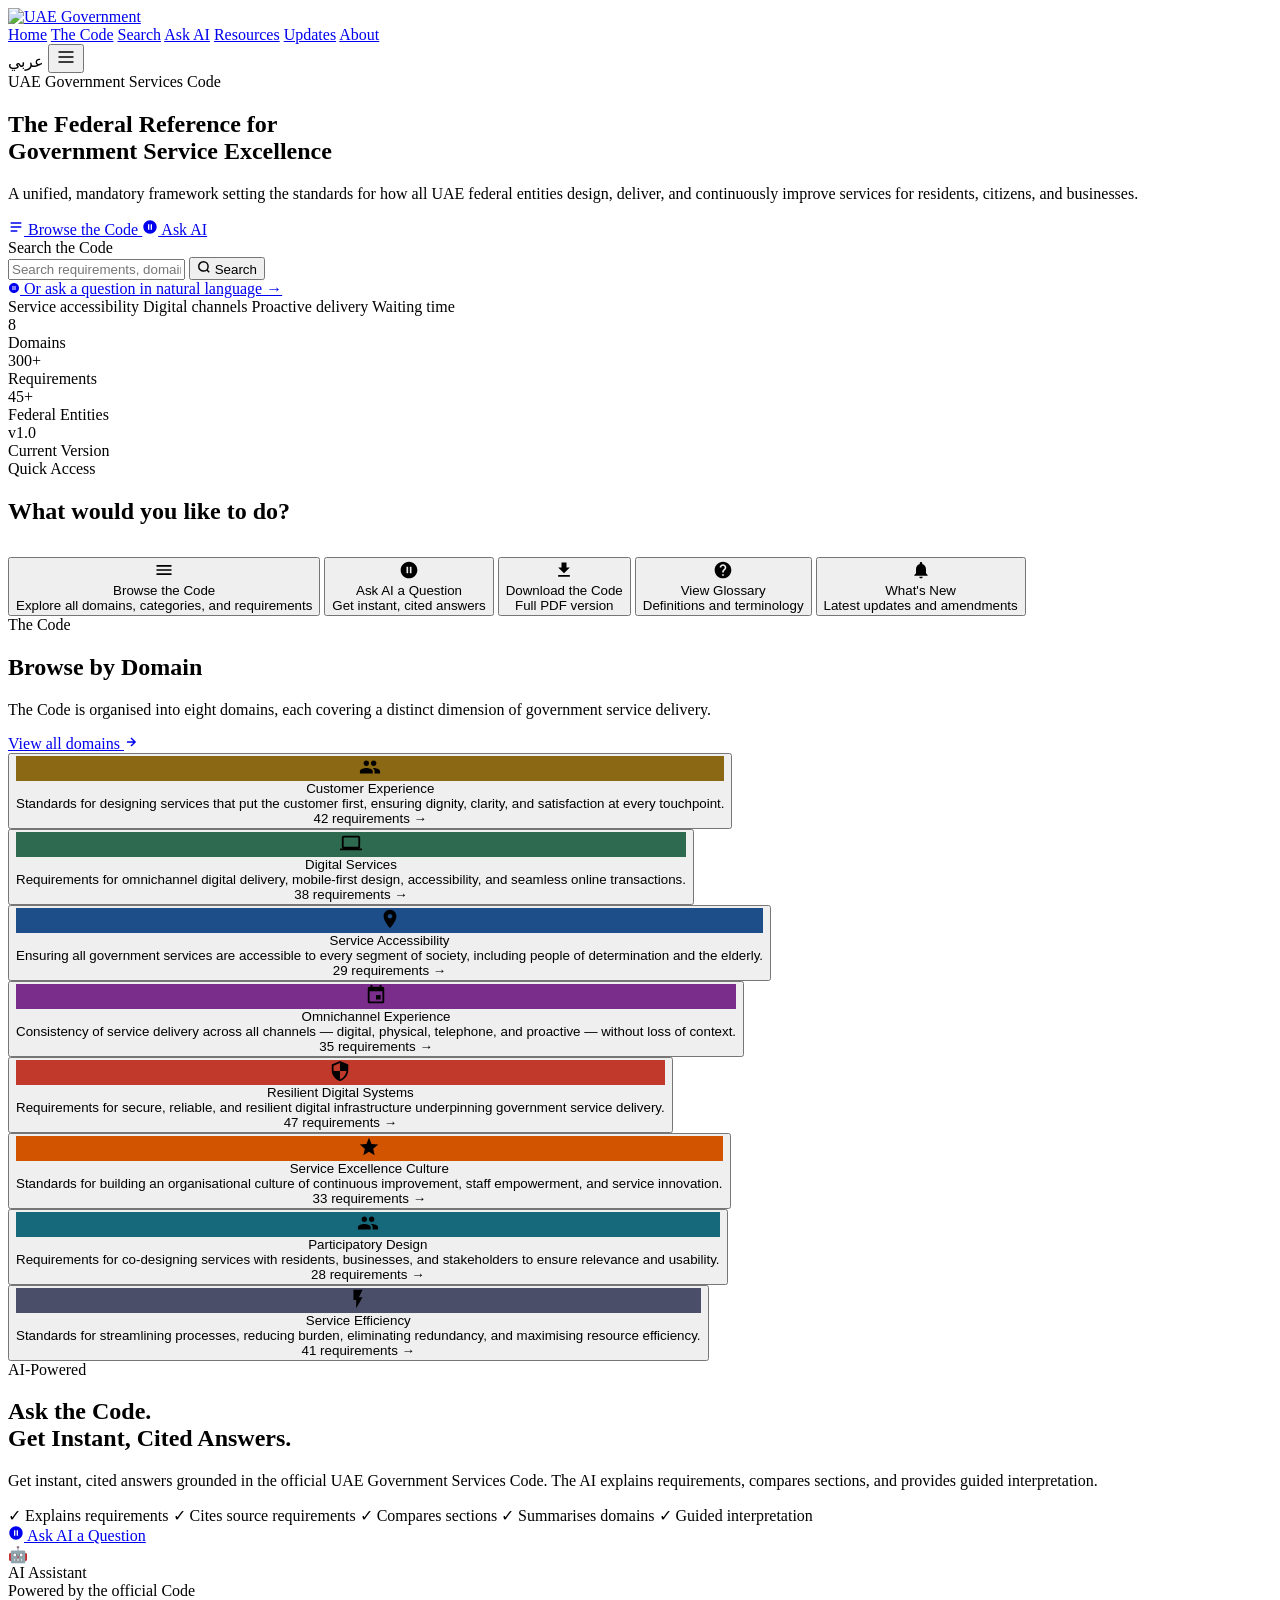
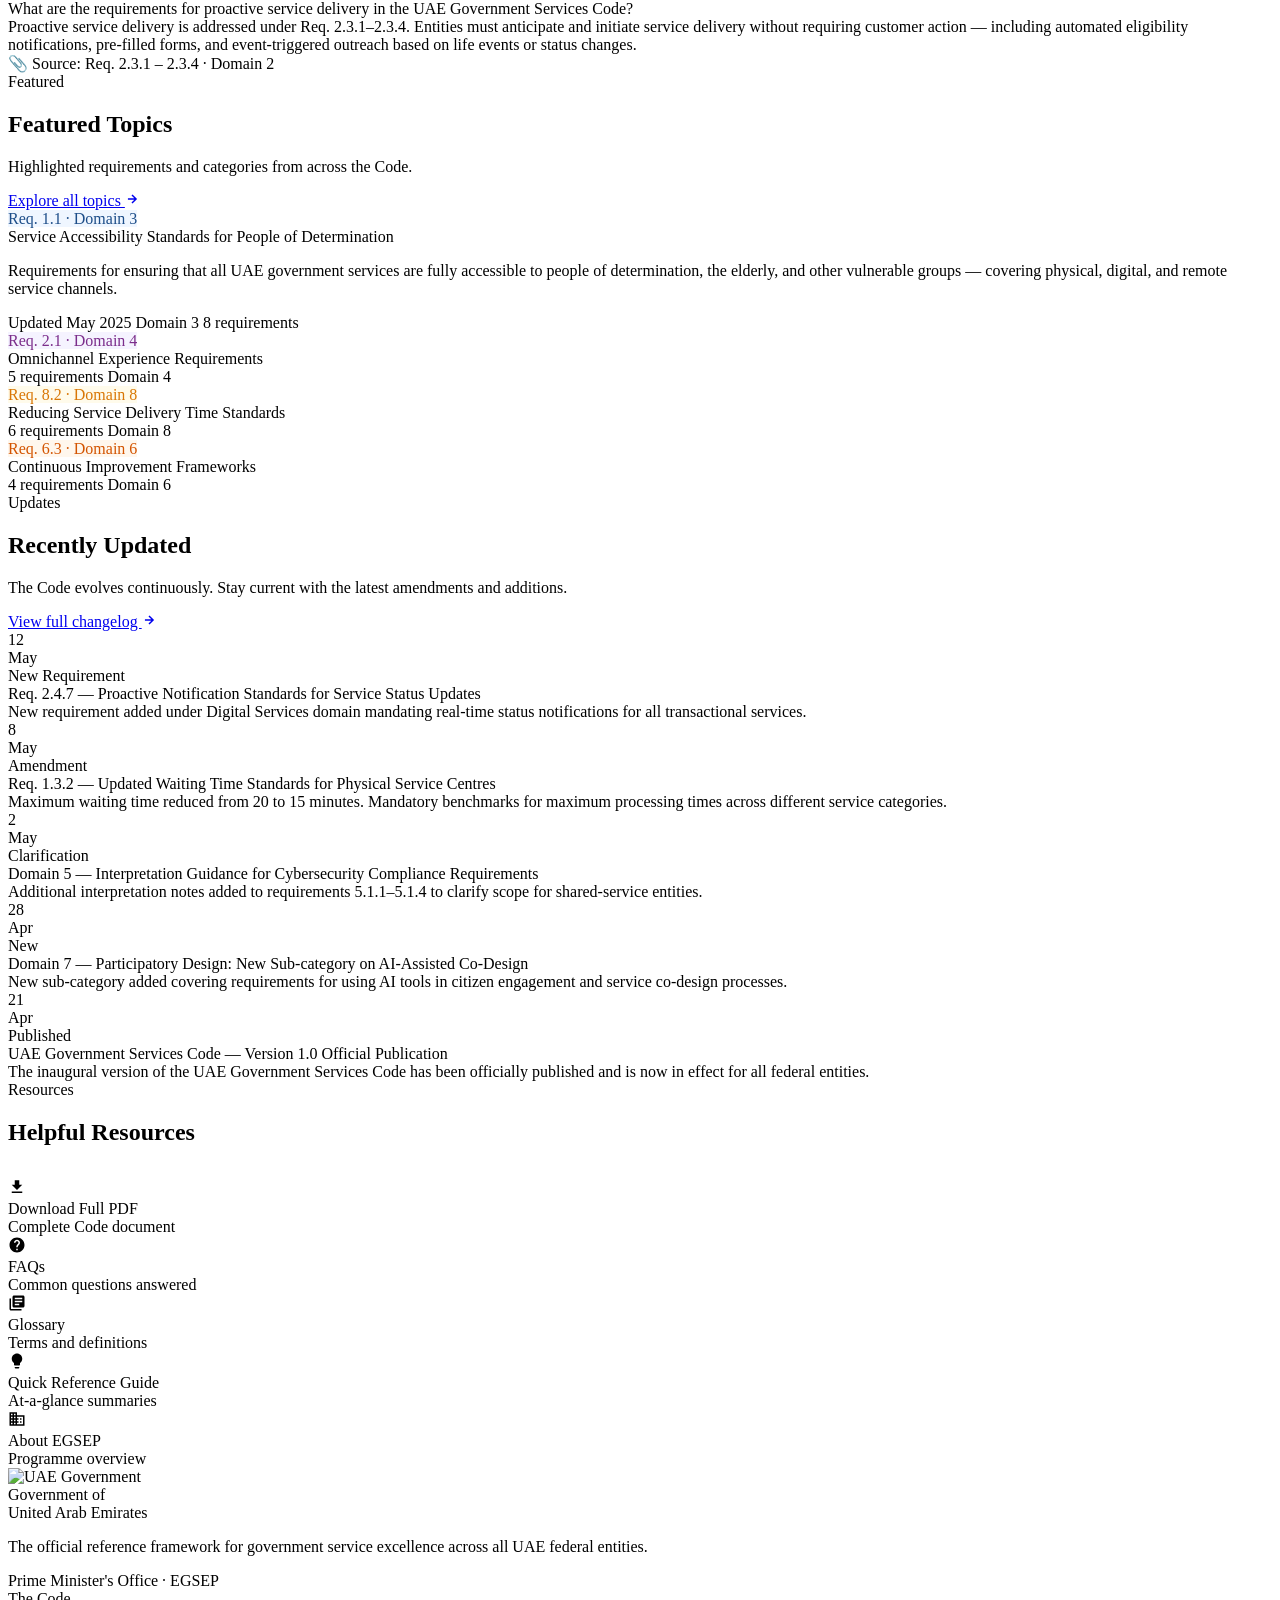
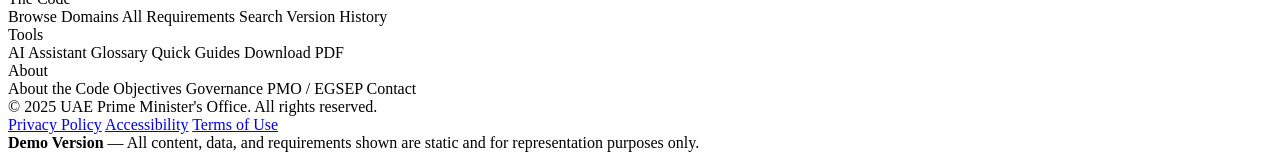
==== commit 108de9de: "elaborated UX" ====
--- a/src/main/resources/static/demo/index.html
+++ b/src/main/resources/static/demo/index.html
@@ -5,380 +5,635 @@
   <meta name="viewport" content="width=device-width, initial-scale=1.0" />
   <title>UAE Government Services Code</title>
   <meta name="description" content="The official UAE Government Services Code — the mandatory federal reference framework for government service excellence." />
-
   <link rel="stylesheet" href="/demo/style.css" />
 </head>
 <body>
 
-  <!-- Navigation -->
+  <!-- Top accent bar -->
+  <div class="accent-bar"></div>
+
+  <!-- Navbar -->
   <nav class="navbar">
     <div class="container navbar-inner">
-
       <a class="navbar-brand" href="#">
         <img src="/manus-storage/uae-gov-logo_4e84861d.png" alt="UAE Government" />
-        <div class="navbar-brand-text">
-          <span class="gov">Government of United Arab Emirates</span>
-          <span class="title">Government Services Code</span>
-        </div>
       </a>
 
-      <div class="navbar-links">
-        <a class="nav-link" href="#">Home</a>
-        <a class="nav-link" href="#">Browse the Code</a>
-        <a class="nav-link" href="#">Domains</a>
-        <a class="nav-link" href="#">Glossary</a>
+      <div class="nav-links">
+        <a class="nav-link active" href="#">Home</a>
+        <a class="nav-link" href="#">The Code</a>
+        <a class="nav-link" href="#">Search</a>
+        <a class="nav-link" href="#">Ask AI</a>
         <a class="nav-link" href="#">Resources</a>
-        <a class="nav-link" href="#">About the Code</a>
+        <a class="nav-link" href="#">Updates</a>
+        <a class="nav-link" href="#">About</a>
       </div>
 
       <div class="navbar-end">
-        <span class="badge-demo">Demo Version</span>
-        <button class="btn-nav-ghost">🤖 AI Assistant</button>
-      </div>
-
+        <span class="arabic-badge">عربي</span>
+        <button class="hamburger" aria-label="Menu">
+          <svg width="20" height="20" viewBox="0 0 24 24" fill="none" stroke="currentColor" stroke-width="2">
+            <path d="M3 12h18M3 6h18M3 18h18"/>
+          </svg>
+        </button>
+      </div>
     </div>
   </nav>
 
   <!-- Hero -->
   <section class="hero">
+    <div class="hero-texture"></div>
     <div class="container">
       <div class="hero-inner">
 
-        <div>
-          <div class="hero-badge">
-            <span class="dot"></span>
-            Code Version 1.0 · Now in Effect
-          </div>
-
-          <h1 class="hero-heading">
-            Get Instant,<br>
-            <span class="highlight">Cited Answers.</span>
+        <!-- Left: copy -->
+        <div>
+          <div class="hero-badge">UAE Government Services Code</div>
+
+          <h1>
+            The Federal Reference for<br>
+            <span>Government Service Excellence</span>
           </h1>
 
-          <p class="hero-sub">
-            A unified, mandatory framework setting the standards for how all UAE federal government entities design, deliver, and continuously improve services for residents, citizens, and businesses.
+          <p class="hero-desc">
+            A unified, mandatory framework setting the standards for how all UAE federal entities design, deliver, and continuously improve services for residents, citizens, and businesses.
           </p>
 
-          <div class="hero-actions">
-            <a class="btn-primary" href="#">
+          <div class="hero-btns">
+            <a class="btn-hero-primary" href="#">
+              <svg width="16" height="16" viewBox="0 0 24 24" fill="none" stroke="currentColor" stroke-width="2.5"><path d="M4 6h16M4 12h16M4 18h10"/></svg>
               Browse the Code
-              <svg width="14" height="14" viewBox="0 0 24 24" fill="none" stroke="currentColor" stroke-width="2.5"><path d="M5 12h14M12 5l7 7-7 7"/></svg>
             </a>
-            <a class="btn-outline" href="#">Download PDF</a>
-            <a class="btn-outline" href="#">🤖 Ask the Code</a>
-          </div>
-        </div>
-
-        <div class="hero-chat-card">
-          <div class="chat-header">
-            <div class="icon">🤖</div>
+            <a class="btn-hero-outline" href="#">
+              <svg width="16" height="16" viewBox="0 0 24 24" fill="currentColor"><path d="M12 2C6.48 2 2 6.48 2 12s4.48 10 10 10 10-4.48 10-10S17.52 2 12 2zm-1 14H9V8h2v8zm4 0h-2V8h2v8z"/></svg>
+              Ask AI
+            </a>
+          </div>
+        </div>
+
+        <!-- Right: search + stats -->
+        <div class="hero-right">
+          <div class="search-card">
+            <div class="search-label">Search the Code</div>
+            <div class="search-row">
+              <input class="search-input" type="text" placeholder="Search requirements, domains, topics…" />
+              <button class="btn-search">
+                <svg width="14" height="14" viewBox="0 0 24 24" fill="none" stroke="currentColor" stroke-width="2.5"><circle cx="11" cy="11" r="8"/><path d="m21 21-4.35-4.35"/></svg>
+                Search
+              </button>
+            </div>
+            <a class="search-ai-link" href="#">
+              <svg width="12" height="12" viewBox="0 0 24 24" fill="currentColor"><path d="M12 2C6.48 2 2 6.48 2 12s4.48 10 10 10 10-4.48 10-10S17.52 2 12 2zm-1 14H9V8h2v8zm4 0h-2V8h2v8z"/></svg>
+              Or ask a question in natural language →
+            </a>
+            <div class="search-chips">
+              <span class="search-chip">Service accessibility</span>
+              <span class="search-chip">Digital channels</span>
+              <span class="search-chip">Proactive delivery</span>
+              <span class="search-chip">Waiting time</span>
+            </div>
+          </div>
+
+          <div class="stats-grid">
+            <div class="stat">
+              <div class="stat-num">8</div>
+              <div class="stat-label">Domains</div>
+            </div>
+            <div class="stat">
+              <div class="stat-num">300+</div>
+              <div class="stat-label">Requirements</div>
+            </div>
+            <div class="stat">
+              <div class="stat-num">45+</div>
+              <div class="stat-label">Federal Entities</div>
+            </div>
+            <div class="stat">
+              <div class="stat-num">v1.0</div>
+              <div class="stat-label">Current Version</div>
+            </div>
+          </div>
+        </div>
+
+      </div>
+    </div>
+  </section>
+
+  <!-- Quick Access -->
+  <section class="section-white">
+    <div class="container">
+      <div style="margin-bottom:32px">
+        <span class="eyebrow">Quick Access</span>
+        <h2 class="section-heading">What would you like to do?</h2>
+      </div>
+
+      <div class="quick-grid">
+
+        <button class="quick-card">
+          <div class="quick-icon">
+            <svg width="20" height="20" viewBox="0 0 24 24" fill="currentColor"><path d="M3 18h18v-2H3v2zm0-5h18v-2H3v2zm0-7v2h18V6H3z"/></svg>
+          </div>
+          <div>
+            <div class="quick-title">Browse the Code</div>
+            <div class="quick-desc">Explore all domains, categories, and requirements</div>
+          </div>
+        </button>
+
+        <button class="quick-card">
+          <div class="quick-icon">
+            <svg width="20" height="20" viewBox="0 0 24 24" fill="currentColor"><path d="M12 2C6.48 2 2 6.48 2 12s4.48 10 10 10 10-4.48 10-10S17.52 2 12 2zm-1 14H9V8h2v8zm4 0h-2V8h2v8z"/></svg>
+          </div>
+          <div>
+            <div class="quick-title">Ask AI a Question</div>
+            <div class="quick-desc">Get instant, cited answers</div>
+          </div>
+        </button>
+
+        <button class="quick-card">
+          <div class="quick-icon">
+            <svg width="20" height="20" viewBox="0 0 24 24" fill="currentColor"><path d="M19 9h-4V3H9v6H5l7 7 7-7zM5 18v2h14v-2H5z"/></svg>
+          </div>
+          <div>
+            <div class="quick-title">Download the Code</div>
+            <div class="quick-desc">Full PDF version</div>
+          </div>
+        </button>
+
+        <button class="quick-card">
+          <div class="quick-icon">
+            <svg width="20" height="20" viewBox="0 0 24 24" fill="currentColor"><path d="M12 2C6.48 2 2 6.48 2 12s4.48 10 10 10 10-4.48 10-10S17.52 2 12 2zm1 17h-2v-2h2v2zm2.07-7.75-.9.92C13.45 12.9 13 13.5 13 15h-2v-.5c0-1.1.45-2.1 1.17-2.83l1.24-1.26c.37-.36.59-.86.59-1.41 0-1.1-.9-2-2-2s-2 .9-2 2H8c0-2.21 1.79-4 4-4s4 1.79 4 4c0 .88-.36 1.68-.93 2.25z"/></svg>
+          </div>
+          <div>
+            <div class="quick-title">View Glossary</div>
+            <div class="quick-desc">Definitions and terminology</div>
+          </div>
+        </button>
+
+        <button class="quick-card">
+          <div class="quick-icon">
+            <svg width="20" height="20" viewBox="0 0 24 24" fill="currentColor"><path d="M12 22c1.1 0 2-.9 2-2h-4c0 1.1.9 2 2 2zm6-6v-5c0-3.07-1.64-5.64-4.5-6.32V4c0-.83-.67-1.5-1.5-1.5s-1.5.67-1.5 1.5v.68C7.63 5.36 6 7.92 6 11v5l-2 2v1h16v-1l-2-2z"/></svg>
+          </div>
+          <div>
+            <div class="quick-title">What's New</div>
+            <div class="quick-desc">Latest updates and amendments</div>
+          </div>
+        </button>
+
+      </div>
+    </div>
+  </section>
+
+  <!-- Browse by Domain -->
+  <section class="section-cream">
+    <div class="container">
+
+      <div class="section-header-row">
+        <div>
+          <span class="eyebrow">The Code</span>
+          <h2 class="section-heading">Browse by Domain</h2>
+          <p class="section-sub">The Code is organised into eight domains, each covering a distinct dimension of government service delivery.</p>
+        </div>
+        <a class="view-all-link" href="#">
+          View all domains
+          <svg width="14" height="14" viewBox="0 0 24 24" fill="none" stroke="currentColor" stroke-width="2.5"><path d="M5 12h14M12 5l7 7-7 7"/></svg>
+        </a>
+      </div>
+
+      <div class="domains-grid">
+
+        <button class="domain-card">
+          <div class="domain-card-accent" style="background:linear-gradient(90deg,#8b6914,#8b691488)"></div>
+          <div class="domain-icon" style="background:#8b6914">
+            <svg width="22" height="22" viewBox="0 0 24 24" fill="currentColor"><path d="M16 11c1.66 0 2.99-1.34 2.99-3S17.66 5 16 5c-1.66 0-3 1.34-3 3s1.34 3 3 3zm-8 0c1.66 0 2.99-1.34 2.99-3S9.66 5 8 5C6.34 5 5 6.34 5 8s1.34 3 3 3zm0 2c-2.33 0-7 1.17-7 3.5V19h14v-2.5c0-2.33-4.67-3.5-7-3.5zm8 0c-.29 0-.62.02-.97.05 1.16.84 1.97 1.97 1.97 3.45V19h6v-2.5c0-2.33-4.67-3.5-7-3.5z"/></svg>
+          </div>
+          <div class="domain-name">Customer Experience</div>
+          <div class="domain-desc">Standards for designing services that put the customer first, ensuring dignity, clarity, and satisfaction at every touchpoint.</div>
+          <div class="domain-footer">
+            <span class="req-badge">42 requirements</span>
+            <span class="domain-arrow">→</span>
+          </div>
+        </button>
+
+        <button class="domain-card">
+          <div class="domain-card-accent" style="background:linear-gradient(90deg,#2d6a4f,#2d6a4f88)"></div>
+          <div class="domain-icon" style="background:#2d6a4f">
+            <svg width="22" height="22" viewBox="0 0 24 24" fill="currentColor"><path d="M20 18c1.1 0 1.99-.9 1.99-2L22 6c0-1.1-.9-2-2-2H4c-1.1 0-2 .9-2 2v10c0 1.1.9 2 2 2H0v2h24v-2h-4zM4 6h16v10H4V6z"/></svg>
+          </div>
+          <div class="domain-name">Digital Services</div>
+          <div class="domain-desc">Requirements for omnichannel digital delivery, mobile-first design, accessibility, and seamless online transactions.</div>
+          <div class="domain-footer">
+            <span class="req-badge">38 requirements</span>
+            <span class="domain-arrow">→</span>
+          </div>
+        </button>
+
+        <button class="domain-card">
+          <div class="domain-card-accent" style="background:linear-gradient(90deg,#1d4e89,#1d4e8988)"></div>
+          <div class="domain-icon" style="background:#1d4e89">
+            <svg width="22" height="22" viewBox="0 0 24 24" fill="currentColor"><path d="M12 2C8.13 2 5 5.13 5 9c0 5.25 7 13 7 13s7-7.75 7-13c0-3.87-3.13-7-7-7zm0 9.5c-1.38 0-2.5-1.12-2.5-2.5s1.12-2.5 2.5-2.5 2.5 1.12 2.5 2.5-1.12 2.5-2.5 2.5z"/></svg>
+          </div>
+          <div class="domain-name">Service Accessibility</div>
+          <div class="domain-desc">Ensuring all government services are accessible to every segment of society, including people of determination and the elderly.</div>
+          <div class="domain-footer">
+            <span class="req-badge">29 requirements</span>
+            <span class="domain-arrow">→</span>
+          </div>
+        </button>
+
+        <button class="domain-card">
+          <div class="domain-card-accent" style="background:linear-gradient(90deg,#7b2d8b,#7b2d8b88)"></div>
+          <div class="domain-icon" style="background:#7b2d8b">
+            <svg width="22" height="22" viewBox="0 0 24 24" fill="currentColor"><path d="M17 12h-5v5h5v-5zM16 1v2H8V1H6v2H5c-1.11 0-1.99.9-1.99 2L3 19c0 1.1.89 2 2 2h14c1.1 0 2-.9 2-2V5c0-1.1-.9-2-2-2h-1V1h-2zm3 18H5V8h14v11z"/></svg>
+          </div>
+          <div class="domain-name">Omnichannel Experience</div>
+          <div class="domain-desc">Consistency of service delivery across all channels — digital, physical, telephone, and proactive — without loss of context.</div>
+          <div class="domain-footer">
+            <span class="req-badge">35 requirements</span>
+            <span class="domain-arrow">→</span>
+          </div>
+        </button>
+
+        <button class="domain-card">
+          <div class="domain-card-accent" style="background:linear-gradient(90deg,#c0392b,#c0392b88)"></div>
+          <div class="domain-icon" style="background:#c0392b">
+            <svg width="22" height="22" viewBox="0 0 24 24" fill="currentColor"><path d="M12 1L3 5v6c0 5.55 3.84 10.74 9 12 5.16-1.26 9-6.45 9-12V5l-9-4zm0 10.99h7c-.53 4.12-3.28 7.79-7 8.94V12H5V6.3l7-3.11v8.8z"/></svg>
+          </div>
+          <div class="domain-name">Resilient Digital Systems</div>
+          <div class="domain-desc">Requirements for secure, reliable, and resilient digital infrastructure underpinning government service delivery.</div>
+          <div class="domain-footer">
+            <span class="req-badge">47 requirements</span>
+            <span class="domain-arrow">→</span>
+          </div>
+        </button>
+
+        <button class="domain-card">
+          <div class="domain-card-accent" style="background:linear-gradient(90deg,#d35400,#d3540088)"></div>
+          <div class="domain-icon" style="background:#d35400">
+            <svg width="22" height="22" viewBox="0 0 24 24" fill="currentColor"><path d="M12 17.27L18.18 21l-1.64-7.03L22 9.24l-7.19-.61L12 2 9.19 8.63 2 9.24l5.46 4.73L5.82 21z"/></svg>
+          </div>
+          <div class="domain-name">Service Excellence Culture</div>
+          <div class="domain-desc">Standards for building an organisational culture of continuous improvement, staff empowerment, and service innovation.</div>
+          <div class="domain-footer">
+            <span class="req-badge">33 requirements</span>
+            <span class="domain-arrow">→</span>
+          </div>
+        </button>
+
+        <button class="domain-card">
+          <div class="domain-card-accent" style="background:linear-gradient(90deg,#16697a,#16697a88)"></div>
+          <div class="domain-icon" style="background:#16697a">
+            <svg width="22" height="22" viewBox="0 0 24 24" fill="currentColor"><path d="M16 11c1.66 0 2.99-1.34 2.99-3S17.66 5 16 5c-1.66 0-3 1.34-3 3s1.34 3 3 3zm-8 0c1.66 0 2.99-1.34 2.99-3S9.66 5 8 5C6.34 5 5 6.34 5 8s1.34 3 3 3zm0 2c-2.33 0-7 1.17-7 3.5V19h14v-2.5c0-2.33-4.67-3.5-7-3.5zm8 0c-.29 0-.62.02-.97.05 1.16.84 1.97 1.97 1.97 3.45V19h6v-2.5c0-2.33-4.67-3.5-7-3.5z"/></svg>
+          </div>
+          <div class="domain-name">Participatory Design</div>
+          <div class="domain-desc">Requirements for co-designing services with residents, businesses, and stakeholders to ensure relevance and usability.</div>
+          <div class="domain-footer">
+            <span class="req-badge">28 requirements</span>
+            <span class="domain-arrow">→</span>
+          </div>
+        </button>
+
+        <button class="domain-card">
+          <div class="domain-card-accent" style="background:linear-gradient(90deg,#4a4e69,#4a4e6988)"></div>
+          <div class="domain-icon" style="background:#4a4e69">
+            <svg width="22" height="22" viewBox="0 0 24 24" fill="currentColor"><path d="M7 2v11h3v9l7-12h-4l4-8z"/></svg>
+          </div>
+          <div class="domain-name">Service Efficiency</div>
+          <div class="domain-desc">Standards for streamlining processes, reducing burden, eliminating redundancy, and maximising resource efficiency.</div>
+          <div class="domain-footer">
+            <span class="req-badge">41 requirements</span>
+            <span class="domain-arrow">→</span>
+          </div>
+        </button>
+
+      </div>
+    </div>
+  </section>
+
+  <!-- AI Assistant -->
+  <section class="ai-section">
+    <div class="container">
+      <div class="ai-inner">
+
+        <!-- Left: copy -->
+        <div>
+          <div class="ai-badge">AI-Powered</div>
+          <h2 class="ai-heading">
+            Ask the Code.<br>
+            <span>Get Instant, Cited Answers.</span>
+          </h2>
+          <p class="ai-desc">
+            Get instant, cited answers grounded in the official UAE Government Services Code. The AI explains requirements, compares sections, and provides guided interpretation.
+          </p>
+          <div class="ai-caps">
+            <span class="ai-cap">✓ Explains requirements</span>
+            <span class="ai-cap">✓ Cites source requirements</span>
+            <span class="ai-cap">✓ Compares sections</span>
+            <span class="ai-cap">✓ Summarises domains</span>
+            <span class="ai-cap">✓ Guided interpretation</span>
+          </div>
+          <a class="btn-ai" href="#">
+            <svg width="16" height="16" viewBox="0 0 24 24" fill="currentColor"><path d="M12 2C6.48 2 2 6.48 2 12s4.48 10 10 10 10-4.48 10-10S17.52 2 12 2zm-1 14H9V8h2v8zm4 0h-2V8h2v8z"/></svg>
+            Ask AI a Question
+          </a>
+        </div>
+
+        <!-- Right: chat demo -->
+        <div class="chat-mock">
+          <div class="chat-header-row">
+            <div class="chat-header-icon">🤖</div>
             <div>
-              <div class="label">AI Assistant</div>
-              <div class="sub">Get instant, cited answers grounded in the official Code</div>
+              <div class="chat-header-title">AI Assistant</div>
+              <div class="chat-header-sub">Powered by the official Code</div>
             </div>
           </div>
 
-          <div class="chat-body">
-            <div class="msg-user">
-              What are the requirements for proactive service delivery in the UAE Government Services Code?
-            </div>
-            <div class="msg-ai">
-              Proactive service delivery is addressed under Req. 2.3.1–2.3.4, which mandate that entities anticipate and initiate service delivery without requiring customer action. This includes automated eligibility notifications, pre-filled forms, and event-triggered outreach…
-            </div>
-            <span class="source-pill">📎 Source: Req. 2.3.1 – 2.3.4 · Domain 2</span>
-          </div>
-
-          <div class="chat-caps">
-            <span class="cap-pill">Explains requirements</span>
-            <span class="cap-pill">Cites source requirements</span>
-            <span class="cap-pill">Compares sections</span>
-            <span class="cap-pill">Summarises domains</span>
-            <span class="cap-pill">Guided interpretation</span>
-          </div>
-        </div>
-
-      </div>
-
-      <div class="hero-strip">
-        <div class="hero-strip-inner">
-          <span>Issued by the Prime Minister's Office · EGSEP</span>
-          <span>Code Version 1.0 — Official Publication of the UAE Government Services Code</span>
-          <span>Arabic version coming soon</span>
-        </div>
+          <div class="bubble-user">
+            What are the requirements for proactive service delivery in the UAE Government Services Code?
+          </div>
+
+          <div class="bubble-ai">
+            Proactive service delivery is addressed under Req. 2.3.1–2.3.4. Entities must anticipate and initiate service delivery without requiring customer action — including automated eligibility notifications, pre-filled forms, and event-triggered outreach based on life events or status changes.
+          </div>
+
+          <span class="source-tag">
+            📎 Source: Req. 2.3.1 – 2.3.4 · Domain 2
+          </span>
+        </div>
+
       </div>
     </div>
   </section>
 
-  <!-- Browse by Domain -->
-  <section class="section">
-    <div class="container">
-
-      <div class="section-header">
-        <div class="section-header-text">
-          <h2 class="section-title">Browse by Domain</h2>
-          <p class="section-sub">The Code is organised into eight domains, each covering a distinct dimension of government service delivery.</p>
-        </div>
-        <a class="link-all" href="#">View all domains →</a>
-      </div>
-
-      <div class="domains-grid">
-        <div class="domain-card">
-          <div class="domain-icon">🤝</div>
-          <div class="domain-req">Req. 1.1</div>
-          <div class="domain-title">Customer Experience</div>
-          <p class="domain-desc">Standards for designing services that put the customer first, ensuring dignity, clarity, and satisfaction at every touchpoint.</p>
-        </div>
-        <div class="domain-card">
-          <div class="domain-icon">💻</div>
-          <div class="domain-req">Req. 2.1</div>
-          <div class="domain-title">Digital Services</div>
-          <p class="domain-desc">Requirements for omnichannel digital delivery, mobile-first design, accessibility, and seamless online transactions.</p>
-        </div>
-        <div class="domain-card">
-          <div class="domain-icon">♿</div>
-          <div class="domain-req">Domain 3</div>
-          <div class="domain-title">Service Accessibility</div>
-          <p class="domain-desc">Ensuring all government services are accessible to every segment of society, including people of determination and the elderly.</p>
-        </div>
-        <div class="domain-card">
-          <div class="domain-icon">🔄</div>
-          <div class="domain-req">Domain 4</div>
-          <div class="domain-title">Omnichannel Experience</div>
-          <p class="domain-desc">Consistency of service delivery across all channels — digital, physical, telephone, and proactive — without loss of context.</p>
-        </div>
-        <div class="domain-card">
-          <div class="domain-icon">⚡</div>
-          <div class="domain-req">Req. 8.2</div>
-          <div class="domain-title">Service Efficiency</div>
-          <p class="domain-desc">Standards for streamlining processes, reducing burden, eliminating redundancy, and maximising resource efficiency.</p>
-        </div>
-        <div class="domain-card">
-          <div class="domain-icon">🏆</div>
-          <div class="domain-req">Req. 6.3</div>
-          <div class="domain-title">Service Excellence Culture</div>
-          <p class="domain-desc">Standards for building an organisational culture of continuous improvement, staff empowerment, and service innovation.</p>
-        </div>
-        <div class="domain-card">
-          <div class="domain-icon">🛡️</div>
-          <div class="domain-req">Domain 7</div>
-          <div class="domain-title">Resilient Digital Systems</div>
-          <p class="domain-desc">Requirements for secure, reliable, and resilient digital infrastructure underpinning government service delivery.</p>
-        </div>
-        <div class="domain-card">
-          <div class="domain-icon">📈</div>
-          <div class="domain-req">Domain 8</div>
-          <div class="domain-title">Continuous Improvement</div>
-          <p class="domain-desc">Requirements for establishing internal feedback loops and service improvement cycles within entities.</p>
-        </div>
-      </div>
-
+  <!-- Featured Topics -->
+  <section class="section-white">
+    <div class="container">
+
+      <div class="section-header-row">
+        <div>
+          <span class="eyebrow">Featured</span>
+          <h2 class="section-heading">Featured Topics</h2>
+          <p class="section-sub">Highlighted requirements and categories from across the Code.</p>
+        </div>
+        <a class="view-all-link" href="#">
+          Explore all topics
+          <svg width="14" height="14" viewBox="0 0 24 24" fill="none" stroke="currentColor" stroke-width="2.5"><path d="M5 12h14M12 5l7 7-7 7"/></svg>
+        </a>
+      </div>
+
+      <div class="bento-grid">
+
+        <!-- Large featured card -->
+        <div class="bento-card bento-main">
+          <span class="topic-tag" style="color:#1d4e89;border-color:#93c5fd;background:#eff6ff">Req. 1.1 · Domain 3</span>
+          <div class="bento-title-lg">Service Accessibility Standards for People of Determination</div>
+          <p class="bento-desc">Requirements for ensuring that all UAE government services are fully accessible to people of determination, the elderly, and other vulnerable groups — covering physical, digital, and remote service channels.</p>
+          <div class="bento-meta">
+            <span>Updated May 2025</span>
+            <span class="meta-dot"></span>
+            <span>Domain 3</span>
+            <span class="meta-dot"></span>
+            <span>8 requirements</span>
+          </div>
+        </div>
+
+        <!-- Small cards -->
+        <div class="bento-card">
+          <span class="topic-tag" style="color:#7b2d8b;border-color:#c4b5fd;background:#f5f3ff">Req. 2.1 · Domain 4</span>
+          <div class="bento-title-sm">Omnichannel Experience Requirements</div>
+          <div class="bento-meta">
+            <span>5 requirements</span>
+            <span class="meta-dot"></span>
+            <span>Domain 4</span>
+          </div>
+        </div>
+
+        <div class="bento-card">
+          <span class="topic-tag" style="color:#d97706;border-color:#fcd34d;background:#fffbeb">Req. 8.2 · Domain 8</span>
+          <div class="bento-title-sm">Reducing Service Delivery Time Standards</div>
+          <div class="bento-meta">
+            <span>6 requirements</span>
+            <span class="meta-dot"></span>
+            <span>Domain 8</span>
+          </div>
+        </div>
+
+        <div class="bento-card">
+          <span class="topic-tag" style="color:#d35400;border-color:#fdba74;background:#fff7ed">Req. 6.3 · Domain 6</span>
+          <div class="bento-title-sm">Continuous Improvement Frameworks</div>
+          <div class="bento-meta">
+            <span>4 requirements</span>
+            <span class="meta-dot"></span>
+            <span>Domain 6</span>
+          </div>
+        </div>
+
+      </div>
     </div>
   </section>
 
-  <!-- Featured Topics (dark) -->
-  <section class="section section-dark">
-    <div class="container">
-
-      <div class="section-header">
-        <div class="section-header-text">
-          <h2 class="section-title">Featured Topics</h2>
-          <p class="section-sub">Explore all topics across the Code — from accessibility standards to digital delivery and beyond.</p>
-        </div>
-        <a class="link-all" href="#">Explore all topics →</a>
-      </div>
-
-      <div class="topics-grid">
-        <div class="topic-card">
-          <div class="topic-tag">Domain 4</div>
-          <div class="topic-name">Omnichannel Experience Requirements</div>
-        </div>
-        <div class="topic-card">
-          <div class="topic-tag">Domain 3</div>
-          <div class="topic-name">Service Accessibility Standards for People of Determination</div>
-        </div>
-        <div class="topic-card">
-          <div class="topic-tag">Req. 2.3</div>
-          <div class="topic-name">Proactive Service Delivery</div>
-        </div>
-        <div class="topic-card">
-          <div class="topic-tag">Domain 1 · Req. 1.3</div>
-          <div class="topic-name">Waiting Time Standards</div>
-        </div>
-        <div class="topic-card">
-          <div class="topic-tag">Domain 2</div>
-          <div class="topic-name">Digital Channels &amp; Mobile-First Design</div>
-        </div>
-        <div class="topic-card">
-          <div class="topic-tag">Domain 2 – Customer First</div>
-          <div class="topic-name">Customer-First Service Design</div>
-        </div>
-        <div class="topic-card">
-          <div class="topic-tag">Req. 8.2</div>
-          <div class="topic-name">Efficiency &amp; Process Streamlining</div>
-        </div>
-        <div class="topic-card">
-          <div class="topic-tag">Domain 9</div>
-          <div class="topic-name">Participatory Design &amp; AI-Assisted Co-Design</div>
-        </div>
-        <div class="topic-card">
-          <div class="topic-tag">Domain 5</div>
-          <div class="topic-name">Cybersecurity Compliance Requirements</div>
-        </div>
-        <div class="topic-card">
-          <div class="topic-tag">Req. 6.3</div>
-          <div class="topic-name">Excellence Culture &amp; Staff Empowerment</div>
-        </div>
-      </div>
-
-      <div style="margin-top: 48px;">
-        <div style="font-size: 12px; font-weight: 600; text-transform: uppercase; letter-spacing: .06em; color: rgba(255,255,255,.35); margin-bottom: 12px;">Popular searches</div>
-        <div class="searches-wrap">
-          <span class="search-pill">Service accessibility</span>
-          <span class="search-pill">Proactive delivery</span>
-          <span class="search-pill">Digital channels</span>
-          <span class="search-pill">Waiting time</span>
-          <span class="search-pill">Omnichannel</span>
-          <span class="search-pill">Requirement 2.1.5</span>
-          <span class="search-pill">Federal entities</span>
-        </div>
-      </div>
-
-    </div>
-  </section>
-
   <!-- Recently Updated -->
-  <section class="section">
-    <div class="container">
-
-      <div class="section-header">
-        <div class="section-header-text">
-          <h2 class="section-title">Recently Updated</h2>
+  <section class="section-cream">
+    <div class="container">
+
+      <div class="section-header-row">
+        <div>
+          <span class="eyebrow">Updates</span>
+          <h2 class="section-heading">Recently Updated</h2>
           <p class="section-sub">The Code evolves continuously. Stay current with the latest amendments and additions.</p>
         </div>
-        <a class="link-all" href="#">View full changelog →</a>
+        <a class="view-all-link" href="#">
+          View full changelog
+          <svg width="14" height="14" viewBox="0 0 24 24" fill="none" stroke="currentColor" stroke-width="2.5"><path d="M5 12h14M12 5l7 7-7 7"/></svg>
+        </a>
       </div>
 
       <div class="updates-list">
-        <div class="update-card">
-          <span class="update-badge badge-amendment">Amendment</span>
-          <div class="update-body">
-            <div class="update-title">Req. 1.3.2 — Updated Waiting Time Standards for Physical Service Centres</div>
-            <div class="update-desc">Mandatory benchmarks for maximum processing times across different service categories. Reducing Service Delivery Time Standards.</div>
-          </div>
-        </div>
-        <div class="update-card">
-          <span class="update-badge badge-new">New Requirement</span>
-          <div class="update-body">
+
+        <div class="update-row">
+          <div class="date-box">
+            <div class="date-day">12</div>
+            <div class="date-month">May</div>
+          </div>
+          <div class="update-content">
+            <span class="update-tag tag-new">New Requirement</span>
             <div class="update-title">Req. 2.4.7 — Proactive Notification Standards for Service Status Updates</div>
             <div class="update-desc">New requirement added under Digital Services domain mandating real-time status notifications for all transactional services.</div>
           </div>
         </div>
-        <div class="update-card">
-          <span class="update-badge badge-updated">Clarification</span>
-          <div class="update-body">
+
+        <div class="update-row">
+          <div class="date-box">
+            <div class="date-day">8</div>
+            <div class="date-month">May</div>
+          </div>
+          <div class="update-content">
+            <span class="update-tag tag-amendment">Amendment</span>
+            <div class="update-title">Req. 1.3.2 — Updated Waiting Time Standards for Physical Service Centres</div>
+            <div class="update-desc">Maximum waiting time reduced from 20 to 15 minutes. Mandatory benchmarks for maximum processing times across different service categories.</div>
+          </div>
+        </div>
+
+        <div class="update-row">
+          <div class="date-box">
+            <div class="date-day">2</div>
+            <div class="date-month">May</div>
+          </div>
+          <div class="update-content">
+            <span class="update-tag tag-clarif">Clarification</span>
             <div class="update-title">Domain 5 — Interpretation Guidance for Cybersecurity Compliance Requirements</div>
             <div class="update-desc">Additional interpretation notes added to requirements 5.1.1–5.1.4 to clarify scope for shared-service entities.</div>
           </div>
         </div>
-        <div class="update-card">
-          <span class="update-badge badge-new">New</span>
-          <div class="update-body">
+
+        <div class="update-row">
+          <div class="date-box">
+            <div class="date-day">28</div>
+            <div class="date-month">Apr</div>
+          </div>
+          <div class="update-content">
+            <span class="update-tag tag-new">New</span>
             <div class="update-title">Domain 7 — Participatory Design: New Sub-category on AI-Assisted Co-Design</div>
             <div class="update-desc">New sub-category added covering requirements for using AI tools in citizen engagement and service co-design processes.</div>
           </div>
         </div>
-        <div class="update-card">
-          <span class="update-badge badge-published">Published</span>
-          <div class="update-body">
+
+        <div class="update-row">
+          <div class="date-box">
+            <div class="date-day">21</div>
+            <div class="date-month">Apr</div>
+          </div>
+          <div class="update-content">
+            <span class="update-tag tag-published">Published</span>
             <div class="update-title">UAE Government Services Code — Version 1.0 Official Publication</div>
             <div class="update-desc">The inaugural version of the UAE Government Services Code has been officially published and is now in effect for all federal entities.</div>
           </div>
         </div>
-      </div>
-
+
+      </div>
     </div>
   </section>
 
-  <!-- Quick Access -->
-  <section class="section-muted">
-    <div class="container">
-
-      <h2 class="section-title" style="margin-bottom: 8px;">Quick Access</h2>
-      <p class="section-sub">Helpful resources for navigating and implementing the Code.</p>
-
-      <div class="qa-grid">
-        <div class="qa-card">
-          <div class="qa-icon">📋</div>
-          <div>
-            <div class="qa-title">All Requirements</div>
-            <div class="qa-sub">Explore all domains, categories, and individual requirements.</div>
-            <div class="qa-link">Browse requirements →</div>
-          </div>
-        </div>
-        <div class="qa-card">
-          <div class="qa-icon">📖</div>
-          <div>
-            <div class="qa-title">Glossary</div>
-            <div class="qa-sub">Definitions and terminology used throughout the Code.</div>
-            <div class="qa-link">View Glossary →</div>
-          </div>
-        </div>
-        <div class="qa-card">
-          <div class="qa-icon">🕑</div>
-          <div>
-            <div class="qa-title">Version History</div>
-            <div class="qa-sub">Stay current with all amendments and additions to the Code.</div>
-            <div class="qa-link">View history →</div>
-          </div>
-        </div>
-        <div class="qa-card">
-          <div class="qa-icon">⬇️</div>
-          <div>
-            <div class="qa-title">Download Full PDF</div>
-            <div class="qa-sub">Get the complete Code document as a PDF.</div>
-            <div class="qa-link">Download PDF →</div>
-          </div>
-        </div>
-        <div class="qa-card">
-          <div class="qa-icon">🏛️</div>
-          <div>
-            <div class="qa-title">Federal Entities</div>
-            <div class="qa-sub">At-a-glance summary of entities covered under the Code.</div>
-            <div class="qa-link">View entities →</div>
-          </div>
-        </div>
-        <div class="qa-card">
-          <div class="qa-icon">❓</div>
-          <div>
-            <div class="qa-title">FAQs</div>
-            <div class="qa-sub">Common questions answered about implementation and interpretation.</div>
-            <div class="qa-link">View FAQs →</div>
-          </div>
-        </div>
-      </div>
-
+  <!-- Helpful Resources -->
+  <section class="section-white">
+    <div class="container">
+
+      <div style="margin-bottom:32px">
+        <span class="eyebrow">Resources</span>
+        <h2 class="section-heading">Helpful Resources</h2>
+      </div>
+
+      <div class="resources-grid">
+
+        <div class="resource-card">
+          <div class="resource-icon">
+            <svg width="18" height="18" viewBox="0 0 24 24" fill="currentColor"><path d="M19 9h-4V3H9v6H5l7 7 7-7zM5 18v2h14v-2H5z"/></svg>
+          </div>
+          <div>
+            <div class="resource-title">Download Full PDF</div>
+            <div class="resource-desc">Complete Code document</div>
+          </div>
+        </div>
+
+        <div class="resource-card">
+          <div class="resource-icon">
+            <svg width="18" height="18" viewBox="0 0 24 24" fill="currentColor"><path d="M12 2C6.48 2 2 6.48 2 12s4.48 10 10 10 10-4.48 10-10S17.52 2 12 2zm1 17h-2v-2h2v2zm2.07-7.75-.9.92C13.45 12.9 13 13.5 13 15h-2v-.5c0-1.1.45-2.1 1.17-2.83l1.24-1.26c.37-.36.59-.86.59-1.41 0-1.1-.9-2-2-2s-2 .9-2 2H8c0-2.21 1.79-4 4-4s4 1.79 4 4c0 .88-.36 1.68-.93 2.25z"/></svg>
+          </div>
+          <div>
+            <div class="resource-title">FAQs</div>
+            <div class="resource-desc">Common questions answered</div>
+          </div>
+        </div>
+
+        <div class="resource-card">
+          <div class="resource-icon">
+            <svg width="18" height="18" viewBox="0 0 24 24" fill="currentColor"><path d="M4 6H2v14c0 1.1.9 2 2 2h14v-2H4V6zm16-4H8c-1.1 0-2 .9-2 2v12c0 1.1.9 2 2 2h12c1.1 0 2-.9 2-2V4c0-1.1-.9-2-2-2zm-1 9H9V9h10v2zm-4 4H9v-2h6v2zm4-8H9V5h10v2z"/></svg>
+          </div>
+          <div>
+            <div class="resource-title">Glossary</div>
+            <div class="resource-desc">Terms and definitions</div>
+          </div>
+        </div>
+
+        <div class="resource-card">
+          <div class="resource-icon">
+            <svg width="18" height="18" viewBox="0 0 24 24" fill="currentColor"><path d="M9 21c0 .55.45 1 1 1h4c.55 0 1-.45 1-1v-1H9v1zm3-19C8.14 2 5 5.14 5 9c0 2.38 1.19 4.47 3 5.74V17c0 .55.45 1 1 1h6c.55 0 1-.45 1-1v-2.26c1.81-1.27 3-3.36 3-5.74 0-3.86-3.14-7-7-7z"/></svg>
+          </div>
+          <div>
+            <div class="resource-title">Quick Reference Guide</div>
+            <div class="resource-desc">At-a-glance summaries</div>
+          </div>
+        </div>
+
+        <div class="resource-card">
+          <div class="resource-icon">
+            <svg width="18" height="18" viewBox="0 0 24 24" fill="currentColor"><path d="M12 7V3H2v18h20V7H12zM6 19H4v-2h2v2zm0-4H4v-2h2v2zm0-4H4V9h2v2zm0-4H4V5h2v2zm4 12H8v-2h2v2zm0-4H8v-2h2v2zm0-4H8V9h2v2zm0-4H8V5h2v2zm10 12h-8v-2h2v-2h-2v-2h2v-2h-2V9h8v10zm-2-8h-2v2h2v-2zm0 4h-2v2h2v-2z"/></svg>
+          </div>
+          <div>
+            <div class="resource-title">About EGSEP</div>
+            <div class="resource-desc">Programme overview</div>
+          </div>
+        </div>
+
+      </div>
     </div>
   </section>
 
   <!-- Footer -->
   <footer class="footer">
-    <div class="container footer-inner">
-      <div class="footer-brand">
-        <img src="/manus-storage/uae-gov-logo_4e84861d.png" alt="UAE Government" />
-        <div class="footer-brand-text">
-          <div class="gov-label">Government of United Arab Emirates</div>
-          <div class="code-label">Government Services Code</div>
-        </div>
-      </div>
-      <div class="footer-links">
-        <a href="#">Privacy Policy</a>
-        <a href="#">Terms of Use</a>
-        <a href="#">About</a>
-        <a href="#">Contact</a>
-      </div>
-      <div class="footer-version">
-        Issued by the Prime Minister's Office · EGSEP<br>
-        Code Version 1.0
+    <div class="container">
+      <div class="footer-grid">
+
+        <!-- Brand column -->
+        <div class="footer-brand">
+          <img src="/manus-storage/uae-gov-logo_4e84861d.png" alt="UAE Government" />
+          <div class="footer-gov">Government of</div>
+          <div class="footer-country">United Arab Emirates</div>
+          <p class="footer-brand-desc">The official reference framework for government service excellence across all UAE federal entities.</p>
+          <div class="footer-credit">Prime Minister's Office · EGSEP</div>
+        </div>
+
+        <!-- The Code -->
+        <div>
+          <div class="footer-col-title">The Code</div>
+          <div class="footer-links">
+            <span class="footer-link">Browse Domains</span>
+            <span class="footer-link">All Requirements</span>
+            <span class="footer-link">Search</span>
+            <span class="footer-link">Version History</span>
+          </div>
+        </div>
+
+        <!-- Tools -->
+        <div>
+          <div class="footer-col-title">Tools</div>
+          <div class="footer-links">
+            <span class="footer-link">AI Assistant</span>
+            <span class="footer-link">Glossary</span>
+            <span class="footer-link">Quick Guides</span>
+            <span class="footer-link">Download PDF</span>
+          </div>
+        </div>
+
+        <!-- About -->
+        <div>
+          <div class="footer-col-title">About</div>
+          <div class="footer-links">
+            <span class="footer-link">About the Code</span>
+            <span class="footer-link">Objectives</span>
+            <span class="footer-link">Governance</span>
+            <span class="footer-link">PMO / EGSEP</span>
+            <span class="footer-link">Contact</span>
+          </div>
+        </div>
+
+      </div>
+
+      <div class="footer-bottom">
+        <span>© 2025 UAE Prime Minister's Office. All rights reserved.</span>
+        <div class="footer-bottom-links">
+          <a href="#">Privacy Policy</a>
+          <a href="#">Accessibility</a>
+          <a href="#">Terms of Use</a>
+        </div>
       </div>
     </div>
   </footer>
@@ -386,7 +641,7 @@
   <!-- Demo banner -->
   <div class="demo-banner">
     <strong>Demo Version</strong>
-    — This page is not live and cannot be shared directly. Please publish to get a public link.
+    — All content, data, and requirements shown are static and for representation purposes only.
   </div>
 
 </body>
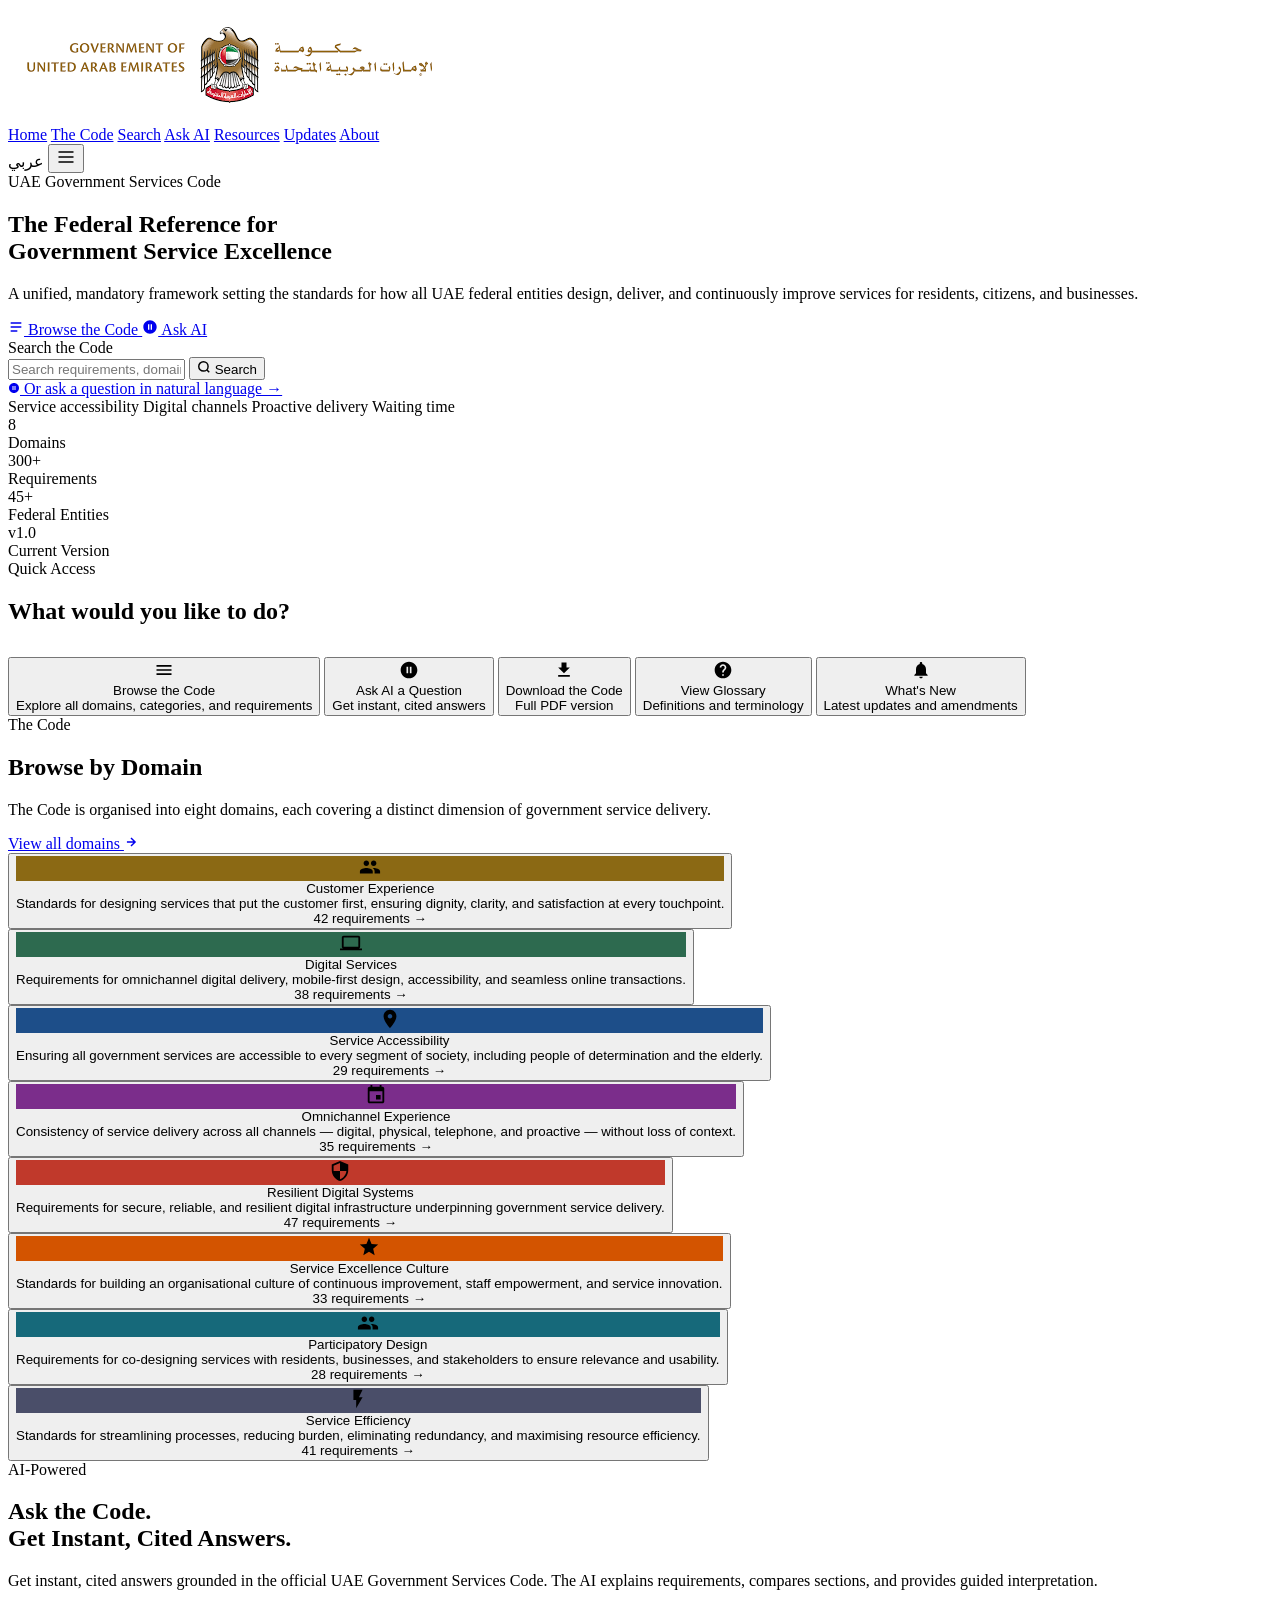
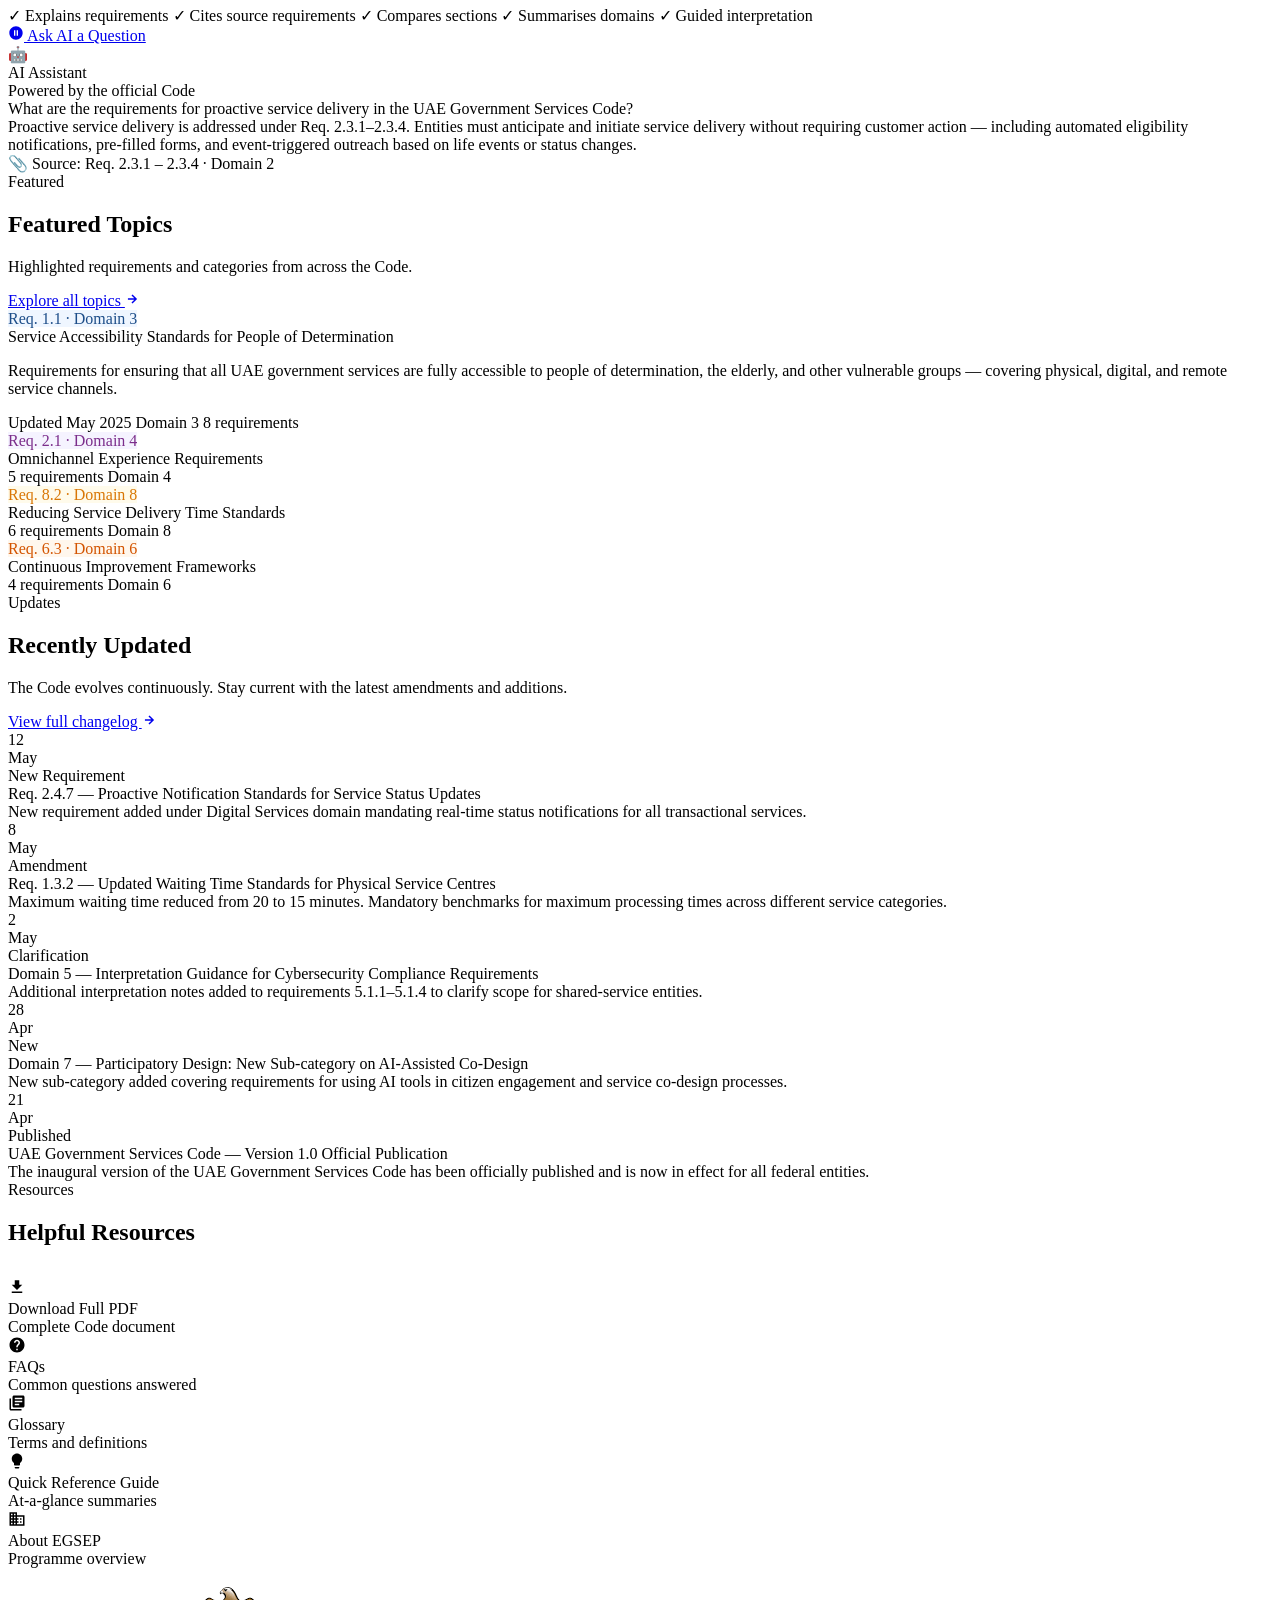
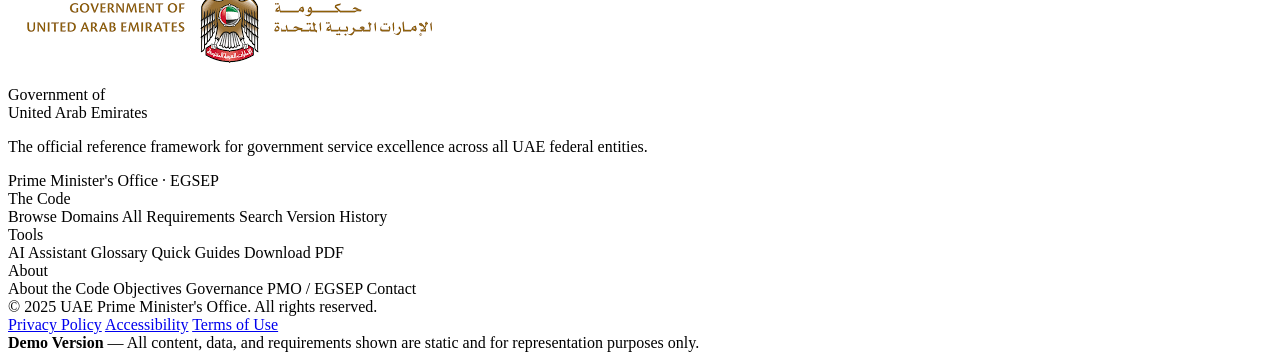
==== commit 32f9e46e: "logo fix" ====
--- a/src/main/resources/static/demo/index.html
+++ b/src/main/resources/static/demo/index.html
@@ -16,7 +16,7 @@
   <nav class="navbar">
     <div class="container navbar-inner">
       <a class="navbar-brand" href="#">
-        <img src="/manus-storage/uae-gov-logo_4e84861d.png" alt="UAE Government" />
+        <img src="uae-gov-logo.png" alt="UAE Government" />
       </a>
 
       <div class="nav-links">
@@ -584,7 +584,7 @@
 
         <!-- Brand column -->
         <div class="footer-brand">
-          <img src="/manus-storage/uae-gov-logo_4e84861d.png" alt="UAE Government" />
+          <img src="uae-gov-logo.png" alt="UAE Government" />
           <div class="footer-gov">Government of</div>
           <div class="footer-country">United Arab Emirates</div>
           <p class="footer-brand-desc">The official reference framework for government service excellence across all UAE federal entities.</p>
